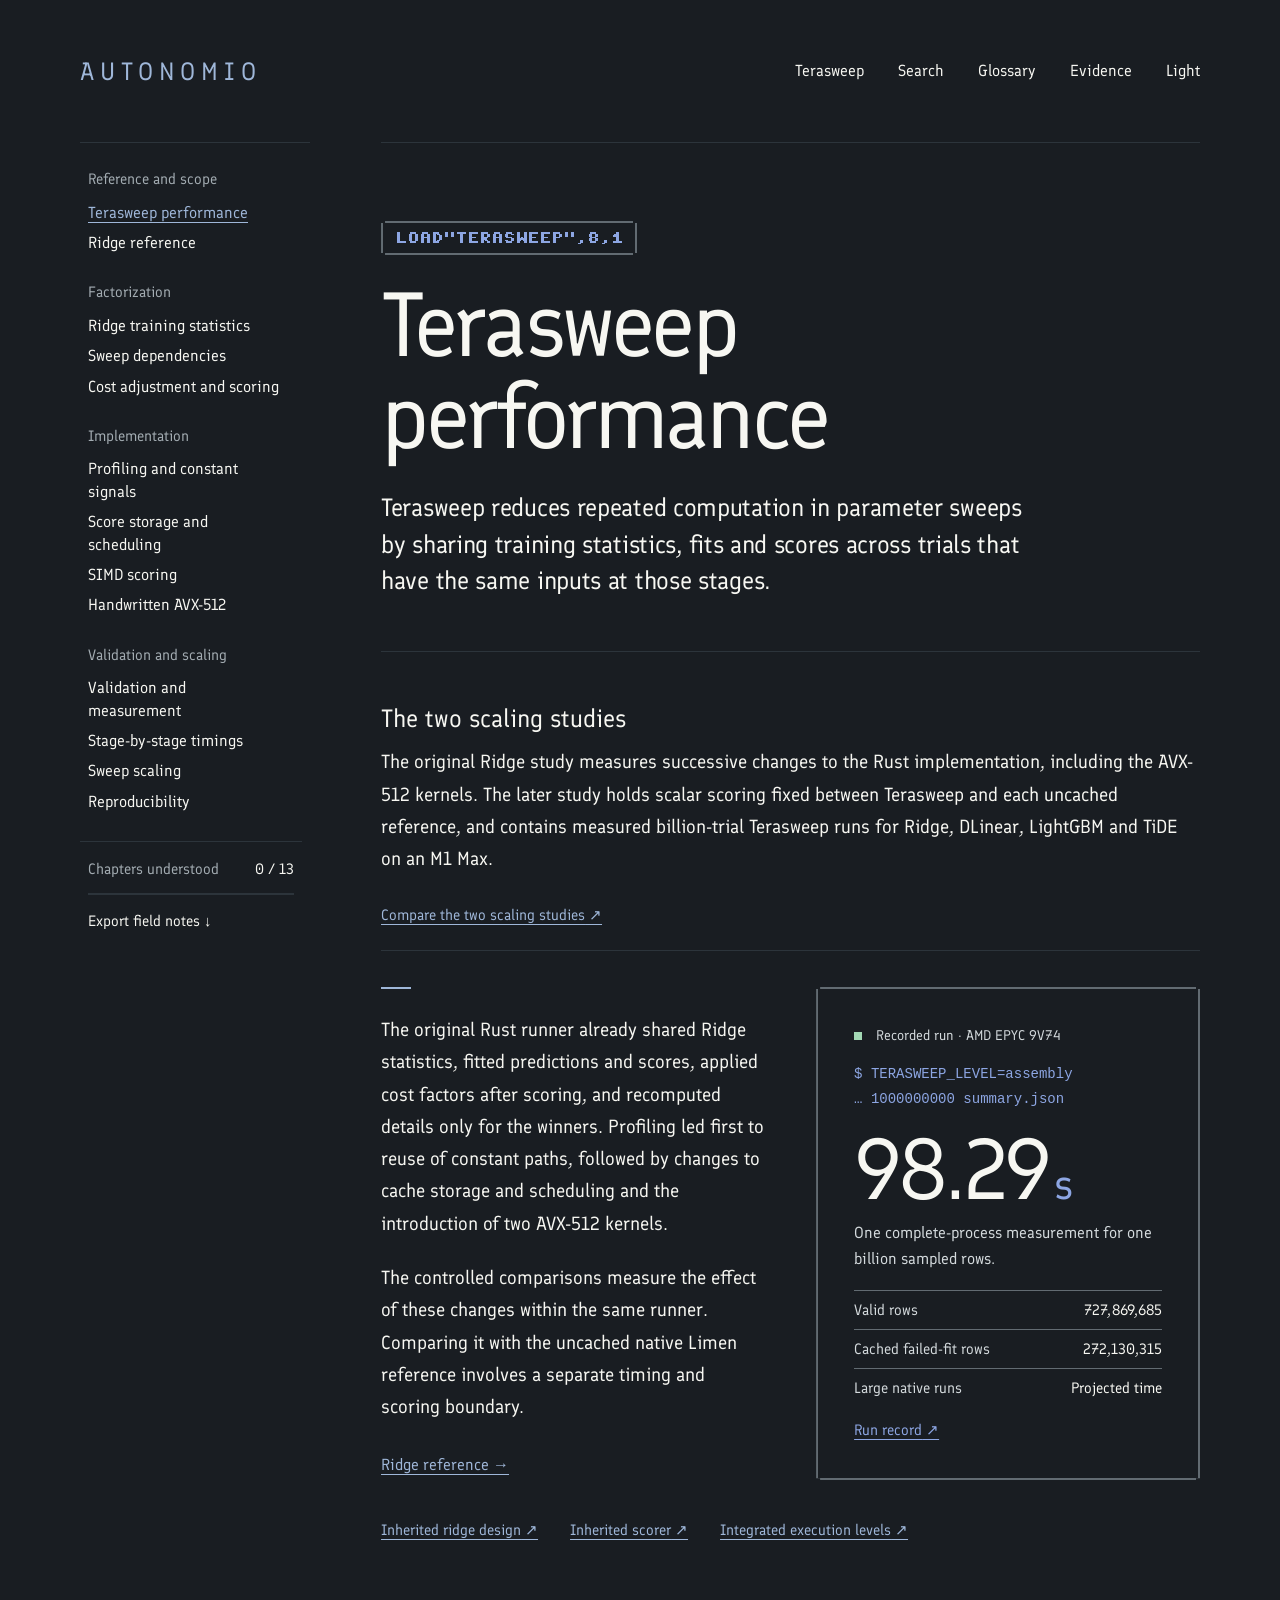
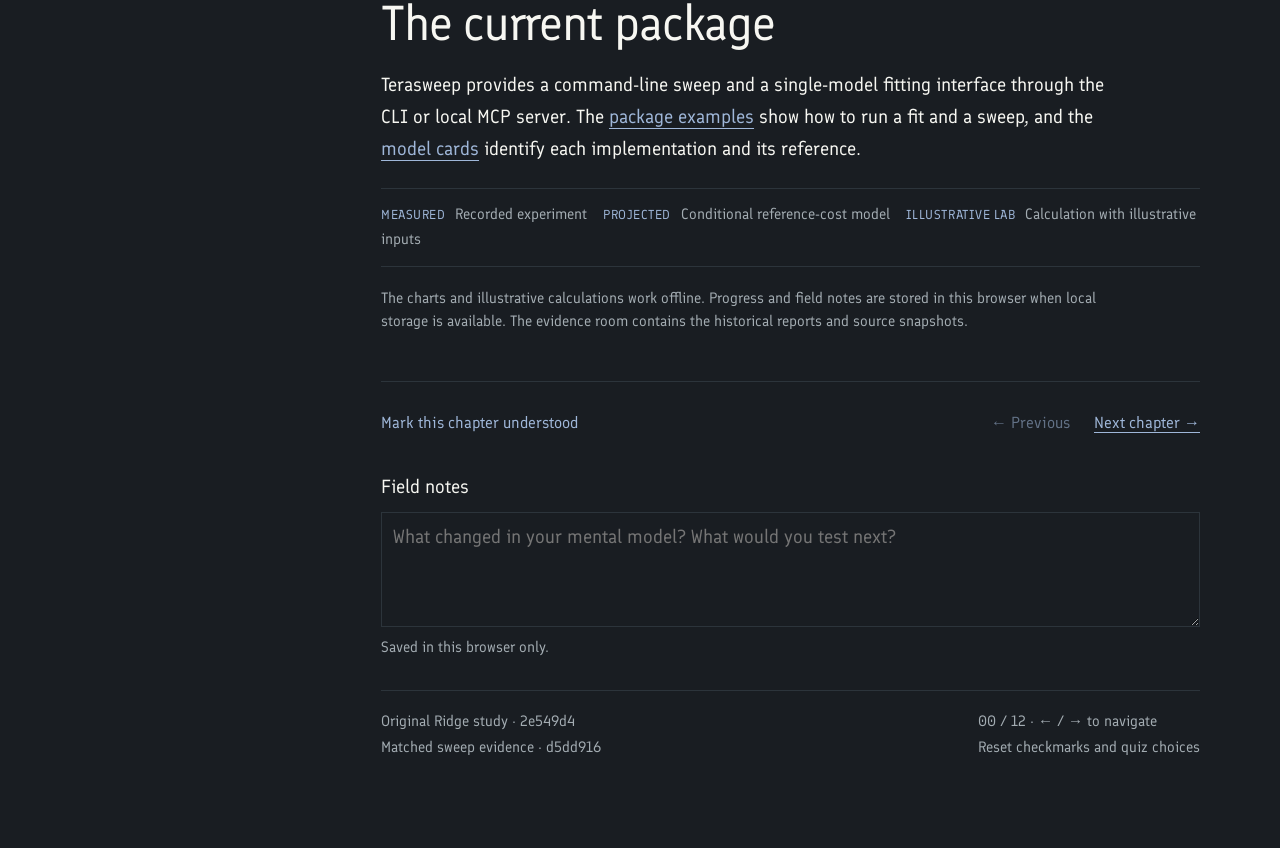
==== docs/masterclass/index.html @ 44c48d78 "docs: revise the Terasweep masterclass voice" ====
<!doctype html>
<html lang="en" data-theme="dark"><head><meta charset="utf-8"><meta name="viewport" content="width=device-width,initial-scale=1"><meta name="color-scheme" content="dark light"><meta name="description" content="An offline course on Terasweep factorization, reference parity, sweep scaling, SIMD, and assembly."><title>Terasweep performance learning</title>
<!-- Copyright 2015 The Finlandica Project Authors (https://github.com/HelsinkiTypeStudio/Finlandica) Finlandica-Italic[wght].ttf: Copyright 2015 The Finlandica Project Authors (https://github.com/HelsinkiTypeStudio/Finlandica)

This Font Software is licensed under the SIL Open Font License, Version 1.1.
This license is copied below, and is also available with a FAQ at:
http://scripts.sil.org/OFL


-----------------------------------------------------------
SIL OPEN FONT LICENSE Version 1.1 - 26 February 2007
-----------------------------------------------------------

PREAMBLE
The goals of the Open Font License (OFL) are to stimulate worldwide
development of collaborative font projects, to support the font creation
efforts of academic and linguistic communities, and to provide a free and
open framework in which fonts may be shared and improved in partnership
with others.

The OFL allows the licensed fonts to be used, studied, modified and
redistributed freely as long as they are not sold by themselves. The
fonts, including any derivative works, can be bundled, embedded,
redistributed and/or sold with any software provided that any reserved
names are not used by derivative works. The fonts and derivatives,
however, cannot be released under any other type of license. The
requirement for fonts to remain under this license does not apply
to any document created using the fonts or their derivatives.

DEFINITIONS
"Font Software" refers to the set of files released by the Copyright
Holder(s) under this license and clearly marked as such. This may
include source files, build scripts and documentation.

"Reserved Font Name" refers to any names specified as such after the
copyright statement(s).

"Original Version" refers to the collection of Font Software components as
distributed by the Copyright Holder(s).

"Modified Version" refers to any derivative made by adding to, deleting,
or substituting -- in part or in whole -- any of the components of the
Original Version, by changing formats or by porting the Font Software to a
new environment.

"Author" refers to any designer, engineer, programmer, technical
writer or other person who contributed to the Font Software.

PERMISSION & CONDITIONS
Permission is hereby granted, free of charge, to any person obtaining
a copy of the Font Software, to use, study, copy, merge, embed, modify,
redistribute, and sell modified and unmodified copies of the Font
Software, subject to the following conditions:

1) Neither the Font Software nor any of its individual components,
in Original or Modified Versions, may be sold by itself.

2) Original or Modified Versions of the Font Software may be bundled,
redistributed and/or sold with any software, provided that each copy
contains the above copyright notice and this license. These can be
included either as stand-alone text files, human-readable headers or
in the appropriate machine-readable metadata fields within text or
binary files as long as those fields can be easily viewed by the user.

3) No Modified Version of the Font Software may use the Reserved Font
Name(s) unless explicit written permission is granted by the corresponding
Copyright Holder. This restriction only applies to the primary font name as
presented to the users.

4) The name(s) of the Copyright Holder(s) or the Author(s) of the Font
Software shall not be used to promote, endorse or advertise any
Modified Version, except to acknowledge the contribution(s) of the
Copyright Holder(s) and the Author(s) or with their explicit written
permission.

5) The Font Software, modified or unmodified, in part or in whole,
must be distributed entirely under this license, and must not be
distributed under any other license. The requirement for fonts to
remain under this license does not apply to any document created
using the Font Software.

TERMINATION
This license becomes null and void if any of the above conditions are
not met.

DISCLAIMER
THE FONT SOFTWARE IS PROVIDED "AS IS", WITHOUT WARRANTY OF ANY KIND,
EXPRESS OR IMPLIED, INCLUDING BUT NOT LIMITED TO ANY WARRANTIES OF
MERCHANTABILITY, FITNESS FOR A PARTICULAR PURPOSE AND NONINFRINGEMENT
OF COPYRIGHT, PATENT, TRADEMARK, OR OTHER RIGHT. IN NO EVENT SHALL THE
COPYRIGHT HOLDER BE LIABLE FOR ANY CLAIM, DAMAGES OR OTHER LIABILITY,
INCLUDING ANY GENERAL, SPECIAL, INDIRECT, INCIDENTAL, OR CONSEQUENTIAL
DAMAGES, WHETHER IN AN ACTION OF CONTRACT, TORT OR OTHERWISE, ARISING
FROM, OUT OF THE USE OR INABILITY TO USE THE FONT SOFTWARE OR FROM
OTHER DEALINGS IN THE FONT SOFTWARE.
 -->
<style>@font-face {
  font-family: Finlandica;
  font-style: normal;
  font-weight: 400;
  font-display: swap;
  src: url("[data-uri]") format("woff2");
}

:root {
  color-scheme: dark;
  --paper: #191d22;
  --ink: #f7f7f2;
  --muted: #a3acb2;
  --line: #2c343b;
  --wash: #20262c;
  --accent: #9fb7d9;
  --sans: Finlandica, "Arial Narrow", "Helvetica Neue", Arial, sans-serif;
  --mono: "SFMono-Regular", Consolas, "Liberation Mono", monospace;
  --gutter: clamp(24px, 6.25vw, 96px);
  --ease: cubic-bezier(.22, 1, .36, 1);
  --m-lacquer: #191d22;
  --m-porcelain: #f7f7f2;
  --m-ink: #252d33;
  --m-linen: #d4dadd;
  --m-pewter: #626b72;
  --m-forget: #8da6e3;
  --m-marigold: #efc447;
  --m-mint: #a2d8b4;
  --m-blush: #efa0b3;
}

:root[data-theme="light"] {
  color-scheme: light;
  --paper: #f7f7f2;
  --ink: #252d33;
  --muted: #626b72;
  --line: #d4dadd;
  --wash: #eaf0f3;
  --accent: #2a4a70;
}

*, *::before, *::after { box-sizing: border-box; }
[hidden] { display: none !important; }
html { scroll-padding-top: 36px; }
body { margin: 0; background: var(--paper); color: var(--ink); font: 400 19px/1.7 var(--sans); }
button, input, textarea, select { font: inherit; color: inherit; }
button { background: none; border: 0; padding: 0; cursor: pointer; }
button:disabled { opacity: .55; cursor: default; }
button:not(:disabled), a { transition: color 140ms var(--ease), transform 140ms var(--ease); }
a, .primary, .ref { color: var(--accent); text-decoration: underline; text-decoration-thickness: 1px; text-underline-offset: .24em; }
button:not(:disabled):hover, a:hover { color: var(--accent); }
.primary:not(:disabled):hover, .ref:hover, .top-actions button:hover { transform: translateY(-1px); }
:focus-visible { outline: 2px solid var(--accent); outline-offset: 6px; }
h1, h2, h3, h4, strong, b, th { font-weight: 400; }
h1, h2, h3, h4 { margin: 0; }
p { margin: 0 0 22px; }
code, pre { font: 400 14px/1.75 var(--mono); }
pre { overflow: auto; margin: 0; }
input[type="checkbox"], input[type="range"] { accent-color: var(--accent); }
input:not([type="checkbox"]):not([type="range"]), textarea, select {
  min-width: 0;
  border: 1px solid var(--line);
  border-radius: 0;
  background: var(--paper);
  padding: 8px 11px;
}
textarea { display: block; width: 100%; resize: vertical; }

.sr-only, .skip-link:not(:focus) { position: absolute; width: 1px; height: 1px; clip-path: inset(50%); overflow: hidden; white-space: nowrap; }
.skip-link:focus { position: fixed; top: 16px; left: 18px; z-index: 10; padding: 12px 18px; background: var(--paper); }
.wrap { width: min(100%, 1344px); margin-inline: auto; padding-inline: var(--gutter); }
.topbar { display: flex; min-height: 142px; align-items: center; justify-content: space-between; gap: 44px; }
.wordmark { font: 400 25px/1.2 var(--sans); letter-spacing: .235em; text-transform: uppercase; text-decoration: none; padding-block: 16px; }
.top-actions { display: flex; flex-wrap: wrap; gap: 4px 34px; font-size: 16px; line-height: 1.4; }
.top-actions button { padding-block: 14px; }
.top-actions button:hover { text-decoration: underline; text-underline-offset: 7px; text-decoration-thickness: 1px; }
.course-layout { display: grid; grid-template-columns: minmax(168px, 230px) minmax(0, 1fr); column-gap: clamp(34px, 5.55vw, 80px); align-items: start; }
.course-layout main { min-width: 0; border-top: 1px solid var(--line); padding-bottom: 88px; }
.mobile-menu { display: none; }
.sidebar { position: sticky; top: 36px; max-height: calc(100vh - 72px); overflow: auto; padding: 24px 8px 24px 0; border-top: 1px solid var(--line); }
.nav-group { margin-block: 22px 5px; padding-inline: 8px; color: var(--muted); font-size: 15px; }
.nav-group:first-child { margin-top: 0; }
.nav-item { display: flex; justify-content: space-between; align-items: baseline; gap: 12px; padding: 4px 8px; color: var(--ink); text-decoration: none; font-size: 16px; line-height: 1.4; }
.nav-item[aria-current="step"] { color: var(--accent); text-decoration: underline; text-underline-offset: .24em; }
.nav-done { color: var(--accent); }
.progress-card { margin-top: 24px; padding: 15px 8px 0; border-top: 1px solid var(--line); }
.progress-label { display: flex; justify-content: space-between; align-items: baseline; gap: 8px; font-size: 15px; color: var(--muted); }
.progress-label strong { color: var(--ink); white-space: nowrap; }
.progress-track { margin-top: 10px; height: 2px; background: var(--line); }
#progress-fill { height: 100%; width: 0; background: var(--accent); }
#export-notes-top { margin: 14px 8px 0; font-size: 15px; }
.noscript { margin: 0; padding-block: 18px; color: var(--muted); }

.js .lesson:not(.active) { display: none; }
.chapter-header { padding: 74px 0 52px; border-bottom: 1px solid var(--line); margin-bottom: 48px; }
.chapter-header h1 { font-size: clamp(45px, 5.28vw, 76px); line-height: 1.055; letter-spacing: -.033em; }
.chapter-header h1:focus { outline: none; }
.chapter-header h1 em { font-style: normal; }
#brief .chapter-header { padding-top: 78px; }
#brief h1 { font-size: clamp(68px, 7.1vw, 98px); line-height: 1.015; letter-spacing: -.037em; }
.course-load { display: inline-flex; padding: 9px 12px; margin-bottom: 24px; }
.course-load svg { display: block; }
.lead { max-width: 670px; font-size: 25px; line-height: 1.46; letter-spacing: -.012em; margin: 26px 0 0; }
.lesson-body > p, .lesson-body > ul, .lesson-body > ol { max-width: 740px; }
.lesson-body h2 { margin: 54px 0 18px; font-size: 49px; line-height: 1.12; letter-spacing: -.025em; }
.lesson-body h2:first-child { margin-top: 0; }
.lesson-body h3 { margin: 26px 0 10px; font-size: 26px; line-height: 1.3; letter-spacing: -.018em; }
.fine, .muted, .eyebrow, .chart-caption { color: var(--muted); }
.fine, .chart-caption { font-size: 15px; line-height: 1.55; }
.eyebrow { font-size: 14px; line-height: 1.5; }
.ref { display: inline; font-size: 15px; line-height: 1.55; text-align: left; margin-right: 12px; }
.primary, .secondary, .mastered-btn { padding-block: 5px; font-size: 16px; text-align: left; }
.secondary, .mastered-btn { color: var(--accent); }
.secondary:hover, .mastered-btn:hover, #export-notes-top:hover { text-decoration: underline; text-underline-offset: .24em; }
.small-buttons { display: flex; flex-wrap: wrap; gap: 8px 20px; margin: 14px 0; }

/* Keep prose on paper. Open frames belong to the running figures. */
.hero-grid, .split, .lab-split { display: grid; grid-template-columns: minmax(0, 1fr) minmax(0, 1fr); gap: clamp(24px, 4vw, 56px); align-items: start; margin: 36px 0; }
.hero-rule { width: 30px; border-top: 2px solid var(--accent); margin-bottom: 25px; }
.hero-line { font-size: 25px; line-height: 1.46; letter-spacing: -.012em; }
.callout, .result-card, .phase-list.wide { margin-block: 32px; padding-block: 20px; border-block: 1px solid var(--line); }
.lesson-body > .callout:first-child { margin-top: 0; padding-top: 0; border-top: 0; }
.callout > strong { display: block; margin-bottom: 10px; color: var(--ink); font-size: 25px; line-height: 1.46; }
.callout p:last-child { margin-bottom: 0; }
.section-divider { margin-block: 48px 0; padding-top: 13px; border-top: 1px solid var(--line); color: var(--muted); font-size: 15px; }
.card-grid { display: grid; gap: 0 32px; margin-block: 20px 34px; }
.card-grid.three { grid-template-columns: repeat(3, minmax(0, 1fr)); }
.card-grid.two { grid-template-columns: repeat(2, minmax(0, 1fr)); }
.card { padding-block: 18px; border-top: 1px solid var(--line); }
.section-divider + .card-grid .card { border-top: 0; }
.card h3, .split h2:first-child { margin-top: 0; }
.card-index { display: none; }
.card p:last-child, .timeline p:last-child { margin-bottom: 0; }
.timeline, .evidence-ladder { position: relative; margin: 26px 0 38px 4px; padding-left: 24px; border-left: 1px dotted var(--muted); }
.timeline > div, .evidence-ladder > div { position: relative; padding-bottom: 23px; }
.timeline > div::before { content: ""; position: absolute; width: 8px; height: 8px; left: -29px; top: 7px; background: var(--accent); }
.timeline h3, .evidence-ladder h3 { margin: 5px 0 9px; }
.timeline span, .evidence-ladder span { font-size: 15px; color: var(--muted); }
.legend-card, .context-bar { margin-block: 20px; padding-block: 13px; border-block: 1px solid var(--line); font-size: 15px; color: var(--muted); }
.badge { display: inline-block; margin-right: 6px; color: var(--accent); font-size: 13px; text-transform: uppercase; letter-spacing: .04em; }
.legend-card .badge:not(:first-child) { margin-left: 12px; }

.hero-terminal, .lab, .code-card, .course-load {
  color-scheme: dark;
  --paper: var(--m-lacquer);
  --ink: var(--m-porcelain);
  --muted: var(--m-linen);
  --line: var(--m-pewter);
  --wash: var(--m-ink);
  --accent: var(--m-forget);
  /* Palette names expected by the existing SVG renderers. */
  --off: var(--m-linen);
  --gold: var(--m-marigold);
  --blue: var(--m-forget);
  --green: var(--m-mint);
  --purple: var(--m-blush);
  --subtle: var(--m-pewter);
  --panel: var(--m-lacquer);
  position: relative;
  color: var(--ink);
  background-color: var(--paper);
  border: 2px solid var(--line);
  clip-path: polygon(4px 0, calc(100% - 4px) 0, calc(100% - 4px) 2px, 100% 2px, 100% calc(100% - 2px), calc(100% - 4px) calc(100% - 2px), calc(100% - 4px) 100%, 4px 100%, 4px calc(100% - 2px), 0 calc(100% - 2px), 0 2px, 4px 2px);
}
.course-load { color: var(--m-forget); }
.hero-terminal, .lab { padding: clamp(19px, 3vw, 36px); }
.hero-terminal { font-size: 16px; line-height: 1.6; }
.hero-terminal p { margin-bottom: 18px; }
.terminal-head, .code-title, .lab-heading { display: flex; align-items: baseline; justify-content: space-between; flex-wrap: wrap; gap: 5px 14px; }
.terminal-head { justify-content: flex-start; align-items: center; color: var(--muted); font-size: 14px; }
.live-dot { width: 8px; height: 8px; background: var(--m-mint); }
.terminal-command { color: var(--accent); font: 14px/1.75 var(--mono); margin-top: 15px; overflow-wrap: anywhere; }
.hero-number { margin: 15px 0 8px; font-size: clamp(48px, 7vw, 86px); line-height: 1; letter-spacing: -.037em; }
.hero-number span { margin-left: .12em; font-size: .49em; color: var(--accent); }
.terminal-line { display: flex; justify-content: space-between; flex-wrap: wrap; gap: 0 8px; padding-block: 7px; border-top: 1px solid var(--line); font-size: 15px; }
.terminal-line span { color: var(--muted); }
.hero-terminal .ref { margin-top: 12px; }
.lab { margin: 34px 0; min-width: 0; }
.lab h3, .lab .lab-heading { margin-top: 0; }
.lab .lab-heading { margin-bottom: 16px; }
.lab p:last-child { margin-bottom: 0; }
.lab .badge { margin-right: 0; }
.lab .badge.measured { color: var(--m-mint); }
.lab .badge.projected, .lab .warning, .lab .projected small { color: var(--m-marigold); }
.lab .context-bar.warning { border-style: dashed; }
.lab .primary, .lab .secondary, .lab .segmented button, .lab select, .lab input:not([type]) {
  border: 1px solid var(--line);
  color: var(--ink);
  padding: 6px 11px;
}
.lab button:not(:disabled):hover { border-color: var(--accent); }
.lab .segmented { display: flex; flex-wrap: wrap; gap: 8px; margin-block: 14px; }
.lab .segmented button { text-align: left; font-size: 15px; clip-path: polygon(3px 0, 100% 0, 100% calc(100% - 3px), calc(100% - 3px) 100%, 0 100%, 0 3px); }
.lab .segmented button:focus-visible { outline-offset: -3px; }
.lab .segmented button.selected { background: var(--m-marigold); color: var(--m-lacquer); border-color: var(--m-marigold); }
.lab .segmented button.selected:focus-visible { outline-color: var(--m-lacquer); }
.code-card { padding: 20px 20px 23px; margin: 24px 0; }
.code-title { margin-bottom: 12px; font-size: 15px; color: var(--muted); }
.copy-code { color: var(--accent); }
.code-card pre, .annotated-code { color: var(--ink); font-size: 14px; }
.annotated-code { padding-block: 12px; border-block: 1px solid var(--line); }
.code-hot { color: var(--m-marigold); }

.equation, .equation-pair { margin-block: 23px; }
.equation { padding-block: 12px; border-block: 1px solid var(--line); font-size: 24px; overflow-x: auto; }
.equation-pair { display: grid; grid-template-columns: repeat(2, minmax(0, 1fr)); gap: 18px; }
.equation-pair .equation { margin: 0; }
.stat-strip, .metric-grid { display: grid; grid-template-columns: repeat(3, minmax(0, 1fr)); gap: 0 20px; margin-block: 19px; }
.metric-grid.four { grid-template-columns: repeat(4, minmax(0, 1fr)); }
.stat-strip > div, .metric { min-width: 0; padding: 13px 0; border-top: 1px solid var(--line); }
.stat-strip strong, .metric strong { display: block; font-size: clamp(22px, 2.5vw, 32px); line-height: 1.15; font-variant-numeric: tabular-nums; overflow-wrap: anywhere; }
.stat-strip span, .metric span, .metric small { display: block; margin-top: 6px; color: var(--muted); font-size: 15px; line-height: 1.45; }
.metric small { margin: 0 0 5px; font-size: 12px; }
.control-row { display: flex; flex-wrap: wrap; align-items: baseline; gap: 14px 24px; margin: 15px 0; }
.control-row > * { min-width: 0; max-width: 100%; }
.control-row label { display: flex; flex-wrap: wrap; align-items: center; gap: 4px 9px; font-size: 16px; }
.control-row input[type="range"] { width: min(160px, 100%); }
.control-row output { min-width: 2ch; color: var(--m-marigold); font-variant-numeric: tabular-nums; }
.lab-answer { margin: 17px 0; padding-block: 12px; border-block: 1px solid var(--line); }
.table-wrap, .lane-board, #funnel-chart, #scale-chart { overflow-x: auto; max-width: 100%; }
.table-wrap { margin-block: 20px; }
.table-wrap:focus-visible, .lane-board:focus-visible, #funnel-chart:focus-visible, #scale-chart:focus-visible { outline-offset: -2px; }
table { border-collapse: collapse; width: 100%; font-size: 15px; line-height: 1.5; }
th, td { padding: 10px 12px; text-align: left; vertical-align: top; border-bottom: 1px solid var(--line); }
th { color: var(--muted); }
td:not(:first-child) { font-variant-numeric: tabular-nums; }
.selected-row td, .row-highlight td { background: var(--wash); }
.selected-row td:first-child { border-left: 2px solid var(--m-marigold); }
.dep-flow, .path-strip, .prediction-chips { display: grid; gap: 6px; margin-block: 20px; }
.dep-flow { grid-template-columns: repeat(5, minmax(0, 1fr)); }
.path-strip { grid-template-columns: repeat(12, minmax(0, 1fr)); }
.prediction-chips { grid-template-columns: repeat(8, minmax(0, 1fr)); }
.dep-node, .path-bar, .prediction-chip { min-width: 0; border: 1px solid var(--line); padding: 8px 4px; text-align: center; font-size: 14px; line-height: 1.45; }
.dep-node b, .path-bar b, .prediction-chip small, .dep-node span { display: block; }
.dep-node.hot, .path-bar.held, .prediction-chip.active { border-color: var(--m-marigold); }
.dep-node span, .path-bar em, .prediction-chip small { color: var(--muted); font-size: 12px; }
.dep-node.hot span { color: var(--m-marigold); }
.phase-list { border-top: 1px solid var(--line); margin: 20px 0; }
.phase-list > div { display: flex; justify-content: space-between; gap: 14px; padding: 10px 0; border-bottom: 1px solid var(--line); font-size: 16px; }
.phase-list b { flex: none; font-variant-numeric: tabular-nums; }
.distribution { display: flex; min-height: 30px; margin-block: 18px; }
.distribution > div { display: grid; place-items: center; color: var(--m-lacquer); font-size: 14px; }
.dist-off { background: var(--m-linen); }
.dist-on { background: var(--m-mint); }
.dist-mixed { background: var(--m-blush); }
.result-pair, .method-chain, .block-animation { display: flex; flex-wrap: wrap; align-items: baseline; gap: 16px; margin-block: 18px; }
.result-pair strong, .result-ratio { display: block; font-size: 35px; line-height: 1.16; letter-spacing: -.025em; }
.result-pair span:not(.arrow), .method-chain i, .block-animation i { color: var(--muted); }
.result-ratio { color: var(--accent); }
.method-chain span, .block-animation span { padding: 4px 8px; border: 1px solid var(--line); font-size: 15px; }
.lane-board table { min-width: 620px; table-layout: fixed; }
.lane-board td, .lane-board th { padding-inline: 5px; font-size: 13px; text-align: center; }
.lane-board td:first-child, .lane-board th:first-child { width: 15%; text-align: left; }
.lane-board .bit-on { background: var(--wash); color: var(--m-mint); }
.lane-board .lane-event { color: var(--m-marigold); }
.register-key { margin-block: 15px; font: 14px/1.75 var(--mono); }
.register-key span { display: block; }
.register-key b { color: var(--m-blush); }
.chart-svg { display: block; width: 100%; height: auto; }
.chart-svg text { fill: var(--muted); font: 14px var(--sans); }
.chart-svg .plot-label { fill: var(--ink); }
.chart-svg .grid { stroke: var(--line); stroke-dasharray: 3 5; }
.chart-point { cursor: pointer; }
.chart-point:focus-visible { stroke: var(--ink); stroke-width: 3; }
.legend-controls { display: flex; flex-wrap: wrap; gap: 8px 16px; margin-block: 18px; }
.legend-controls button { display: flex; align-items: center; gap: 6px; font-size: 14px; text-align: left; }
.legend-controls button:not(.active) { color: var(--muted); text-decoration: line-through; }
.swatch { flex: none; width: 24px; height: 4px; }
.closing-quote { margin: 35px 0; padding-top: 22px; border-top: 1px solid var(--line); font-size: 46px; line-height: 1.2; letter-spacing: -.026em; }
.closing-quote em { font-style: normal; color: var(--accent); }

.checkpoint, .claim-card { margin: 28px 0; padding: 18px 0; border-block: 1px solid var(--line); }
.checkpoint h3 { margin-top: 5px; }
.quiz-options { display: grid; gap: 8px; }
.quiz-options button, .claim-buttons button { padding: 8px 11px; border: 1px solid var(--line); text-align: left; }
.quiz-options button:hover, .claim-buttons button:hover, .quiz-options button.correct { border-color: var(--accent); }
.quiz-options button.correct { color: var(--accent); }
.quiz-options button.incorrect { border-style: dashed; }
.claim-card blockquote { margin: 0 0 14px; font-size: 23px; line-height: 1.46; }
.claim-buttons { display: flex; flex-wrap: wrap; gap: 8px 12px; }
.claim-feedback, .quiz-feedback { color: var(--muted); margin: 14px 0 0; font-size: 16px; }
.capstone-checks { margin-block: 16px; }
.capstone-checks div { padding-block: 5px; border-bottom: 1px solid var(--line); font-size: 16px; }
.capstone-checks .found { color: var(--accent); }
.lesson-footer { margin-top: 48px; padding-top: 22px; border-top: 1px solid var(--line); }
.nav-footer, .footer-controls, .footer-provenance { display: flex; justify-content: space-between; flex-wrap: wrap; gap: 8px 24px; }
.note-box { margin-block: 30px; }
.note-box label { display: block; margin-bottom: 8px; }
.note-box textarea { min-height: 96px; }
.note-save, .footer-provenance { color: var(--muted); font-size: 15px; }
.note-save { margin: 8px 0 0; }
.footer-provenance { border-top: 1px solid var(--line); padding-top: 18px; }

/* Evidence, search and glossary share the reading palette. */
dialog { width: min(1100px, 94vw); height: min(850px, 90vh); margin: auto; padding: 0; border: 1px solid var(--line); border-radius: 0; color: var(--ink); background: var(--paper); }
dialog::backdrop { background: rgb(25 29 34 / .75); }
.dialog-head { display: flex; justify-content: space-between; align-items: baseline; gap: 16px; padding: 15px 24px; border-bottom: 1px solid var(--line); }
.dialog-head h2, .source-main h3 { font-size: 26px; line-height: 1.3; letter-spacing: -.018em; }
.dialog-close { white-space: nowrap; color: var(--accent); font-size: 16px; }
.evidence-layout { display: grid; grid-template-columns: minmax(165px, 255px) minmax(0, 1fr); height: calc(100% - 65px); }
.source-list { overflow: auto; border-right: 1px solid var(--line); padding: 16px; }
.source-list input, .search-content input { width: 100%; margin-bottom: 12px; }
.source-btn, .search-result { display: block; width: 100%; text-align: left; padding: 9px 4px; border-bottom: 1px solid var(--line); font-size: 16px; line-height: 1.45; }
.source-btn.active { color: var(--accent); }
.source-btn small, .search-result span { display: block; margin-top: 3px; color: var(--muted); font-size: 14px; }
.source-main, .glossary-content, .search-content { padding: 20px 24px; overflow: auto; }
.glossary-content, .search-content { max-height: calc(90vh - 65px); }
.source-meta, .source-text { font: 13px/1.75 var(--mono); overflow-wrap: anywhere; }
.source-meta, .line-no { color: var(--muted); }
.source-text { margin-top: 18px; }
.source-line { display: grid; grid-template-columns: 35px minmax(0, 1fr); gap: 10px; }
.source-line > span { white-space: pre-wrap; }
.line-no { text-align: right; user-select: none; }
.source-line.highlight { background: var(--wash); border-inline-start: 2px solid var(--accent); }
.source-note { margin: 12px 0; font-size: 15px; }
.glossary-content dl { display: grid; grid-template-columns: minmax(115px, 180px) minmax(0, 1fr); gap: 0 20px; }
.glossary-content dt, .glossary-content dd { border-top: 1px solid var(--line); padding-block: 10px; }
.glossary-content dt { color: var(--accent); }
.glossary-content dd { margin: 0; }
.toast { position: fixed; z-index: 10; bottom: 24px; right: 24px; background: var(--paper); color: var(--ink); border: 1px solid var(--accent); padding: 9px 14px; font-size: 15px; }

@media (min-width: 1600px) { #brief .chapter-header { padding-top: 89px; } }
@media (max-width: 1100px) {
  .course-layout { column-gap: 34px; grid-template-columns: minmax(160px, 200px) minmax(0, 1fr); }
  .hero-grid, .split, .lab-split { gap: 25px; }
  .metric-grid.four { grid-template-columns: repeat(2, minmax(0, 1fr)); }
}
@media (max-width: 860px) {
  .course-layout { grid-template-columns: minmax(0, 1fr); }
  .js .mobile-menu { display: flex; justify-content: space-between; align-items: center; border-top: 1px solid var(--line); padding-block: 10px; font-size: 16px; text-align: left; }
  .mobile-menu[aria-expanded="true"] span { transform: rotate(180deg); }
  .sidebar { position: static; max-height: none; padding-block: 16px 23px; }
  .js .sidebar:not(.open) { display: none; }
  .sidebar nav { display: grid; grid-template-columns: repeat(2, minmax(0, 1fr)); }
  .nav-group { grid-column: 1 / -1; }
  .progress-card { max-width: 270px; }
}
@media (max-width: 760px) {
  body { font-size: 18px; }
  .topbar { gap: 20px; }
  .top-actions { column-gap: 18px; }
  #brief .chapter-header, .chapter-header { padding: 41px 0 38px; margin-bottom: 31px; }
  #brief h1 { font-size: clamp(55px, 12vw, 74px); line-height: 1.035; letter-spacing: -.033em; }
  .chapter-header h1 { font-size: clamp(40px, 7.8vw, 60px); }
  .lead, .hero-line { font-size: 23px; }
  .lesson-body h2 { font-size: 38px; margin-top: 39px; }
  .lesson-body h3 { font-size: 24px; }
  .hero-grid, .split, .lab-split { grid-template-columns: minmax(0, 1fr); gap: 21px; }
  .card-grid.three { grid-template-columns: minmax(0, 1fr); }
  .section-divider + .card-grid .card + .card { border-top: 1px solid var(--line); }
  .closing-quote { font-size: 34px; }
  #scale-chart .chart-svg { min-width: 630px; }
  #funnel-chart .chart-svg { min-width: 690px; }
  code, pre { font-size: 13px; }
}
@media (max-width: 520px) {
  .topbar { flex-direction: column; align-items: start; min-height: auto; gap: 2px; padding-block: 16px 9px; }
  .wordmark { font-size: 24px; }
  .top-actions { column-gap: 19px; font-size: 15px; }
  .top-actions button { padding-block: 6px; }
  .sidebar nav, .card-grid.two, .stat-strip, .equation-pair { grid-template-columns: minmax(0, 1fr); }
  .metric-grid { grid-template-columns: repeat(2, minmax(0, 1fr)); }
  .dep-flow { grid-template-columns: minmax(0, 1fr); }
  .dep-node { display: flex; justify-content: space-between; }
  .path-strip { grid-template-columns: repeat(6, minmax(0, 1fr)); }
  .prediction-chips { grid-template-columns: repeat(4, minmax(0, 1fr)); }
  .legend-card .badge:not(:first-child) { margin-left: 0; }
  .course-layout main { padding-bottom: 54px; }
  .evidence-layout { display: block; }
  .source-list { max-height: 175px; padding: 12px 16px; border-right: 0; border-bottom: 1px solid var(--line); }
  .source-main { height: calc(100% - 175px); }
  .dialog-head, .source-main, .glossary-content, .search-content { padding-inline: 16px; }
  .dialog-head h2 { font-size: 22px; }
  .glossary-content dl { grid-template-columns: minmax(0, 1fr); }
  .glossary-content dd { border: 0; padding-top: 0; }
}
@media (max-width: 430px) { #brief h1 { font-size: clamp(55px, 14.6vw, 63px); } }
@media (max-width: 359px) { :root { --gutter: 18px; } #brief h1 { font-size: 49px; } .top-actions { column-gap: 13px; } }

@media (prefers-reduced-motion: reduce) { *, *::before, *::after { animation: none !important; transition: none !important; } }
@media print {
  .topbar, .sidebar, .mobile-menu, .lesson-footer, .ref, dialog, .small-buttons, .control-row, .quiz-options, .segmented, .primary, .secondary { display: none !important; }
  .js .lesson:not(.active) { display: block; }
  .course-layout { display: block; padding: 0; }
  body { background: white; color: black; }
  .lesson { break-before: page; }
}
</style><script>document.documentElement.classList.add('js');</script></head>
<body><a class="skip-link" href="#main">Skip to lesson</a>
<header class="topbar wrap">
  <a class="wordmark" href="https://autonom.io/">Autonomio</a>
  <nav class="top-actions" aria-label="Masterclass tools">
    <button type="button" data-go="brief">Terasweep</button>
    <button type="button" data-open="search">Search</button>
    <button type="button" data-open="glossary">Glossary</button>
    <button type="button" data-open="evidence">Evidence</button>
    <button type="button" id="theme-btn" aria-label="Switch to light mode">Light</button>
  </nav>
</header>
<div class="course-layout wrap">
<button type="button" class="mobile-menu" id="menu-btn" aria-expanded="false" aria-controls="sidebar">Chapters <span aria-hidden="true">↓</span></button>
<aside class="sidebar" id="sidebar" aria-label="Course navigation">
  <nav aria-label="Chapters"><div class="nav-group">Reference and scope</div><a class="nav-item" href="#brief" data-go="brief"><span>Terasweep performance</span><span class="nav-done" aria-hidden="true"></span></a><a class="nav-item" href="#reference" data-go="reference"><span>Ridge reference</span><span class="nav-done" aria-hidden="true"></span></a><div class="nav-group">Factorization</div><a class="nav-item" href="#model" data-go="model"><span>Ridge training statistics</span><span class="nav-done" aria-hidden="true"></span></a><a class="nav-item" href="#sweep" data-go="sweep"><span>Sweep dependencies</span><span class="nav-done" aria-hidden="true"></span></a><a class="nav-item" href="#scorer" data-go="scorer"><span>Cost adjustment and scoring</span><span class="nav-done" aria-hidden="true"></span></a><div class="nav-group">Implementation</div><a class="nav-item" href="#profile" data-go="profile"><span>Profiling and constant signals</span><span class="nav-done" aria-hidden="true"></span></a><a class="nav-item" href="#cache" data-go="cache"><span>Score storage and scheduling</span><span class="nav-done" aria-hidden="true"></span></a><a class="nav-item" href="#simd" data-go="simd"><span>SIMD scoring</span><span class="nav-done" aria-hidden="true"></span></a><a class="nav-item" href="#assembly" data-go="assembly"><span>Handwritten AVX-512</span><span class="nav-done" aria-hidden="true"></span></a><div class="nav-group">Validation and scaling</div><a class="nav-item" href="#evidence" data-go="evidence"><span>Validation and measurement</span><span class="nav-done" aria-hidden="true"></span></a><a class="nav-item" href="#funnel" data-go="funnel"><span>Stage-by-stage timings</span><span class="nav-done" aria-hidden="true"></span></a><a class="nav-item" href="#scale" data-go="scale"><span>Sweep scaling</span><span class="nav-done" aria-hidden="true"></span></a><a class="nav-item" href="#reproduce" data-go="reproduce"><span>Reproducibility</span><span class="nav-done" aria-hidden="true"></span></a></nav>
  <div class="progress-card">
    <div class="progress-label"><span>Chapters understood</span><strong id="progress-count">0 / 13</strong></div>
    <div class="progress-track" aria-hidden="true"><div id="progress-fill"></div></div>
  </div>
  <button type="button" id="export-notes-top">Export field notes ↓</button>
</aside>
<main id="main">
<noscript><p class="noscript">The lessons are available below. Enable JavaScript to use the labs, evidence room and notes.</p></noscript>
<div class="course-inner"><section class="lesson active" id="brief" aria-labelledby="brief-title"><header class="chapter-header"><p class="course-load"><span class="sr-only">Load Terasweep, 8, 1</span><svg xmlns="http://www.w3.org/2000/svg" viewBox="0 0 152 8" width="228" height="12" aria-hidden="true" focusable="false" shape-rendering="crispEdges"><path fill="currentColor" d="M0 0m1 0h2v6h-2zm0 6h6v1h-6zM8 0m2 0h4v1h-4zm-1 1h2v5h-2zm4 0h2v5h-2zm-3 5h4v1h-4zM16 0m2 0h4v1h-4zm-1 1h2v2h-2zm4 0h2v2h-2zm-4 2h6v1h-6zm0 1h2v3h-2zm4 0h2v3h-2zM24 0m1 0h4v1h-4zm0 1h2v5h-2zm3 0h2v1h-2zm1 1h2v3h-2zm-1 3h2v1h-2zm-3 1h4v1h-4zM32 0m1 0h2v3h-2zm4 0h2v3h-2zM40 0m1 0h6v1h-6zm2 1h2v6h-2zM48 0m1 0h6v1h-6zm0 1h2v2h-2zm0 2h5v1h-5zm0 1h2v2h-2zm0 2h6v1h-6zM56 0m1 0h5v1h-5zm0 1h2v2h-2zm4 0h2v2h-2zm-4 2h5v1h-5zm0 1h4v1h-4zm0 1h2v2h-2zm3 0h2v1h-2zm1 1h2v1h-2zM64 0m2 0h4v1h-4zm-1 1h2v2h-2zm4 0h2v2h-2zm-4 2h6v1h-6zm0 1h2v3h-2zm4 0h2v3h-2zM72 0m2 0h4v1h-4zm-1 1h2v2h-2zm4 0h2v1h-2zm-3 2h4v1h-4zm3 1h2v2h-2zm-4 1h2v1h-2zm1 1h4v1h-4zM80 0m1 0h2v4h-2zm5 0h2v4h-2zm-2 3h1v1h-1zm-3 1h7v1h-7zm0 1h3v1h-3zm4 0h3v1h-3zm-4 1h2v1h-2zm5 0h2v1h-2zM88 0m1 0h6v1h-6zm0 1h2v2h-2zm0 2h5v1h-5zm0 1h2v2h-2zm0 2h6v1h-6zM96 0m1 0h6v1h-6zm0 1h2v2h-2zm0 2h5v1h-5zm0 1h2v2h-2zm0 2h6v1h-6zM104 0m1 0h5v1h-5zm0 1h2v2h-2zm4 0h2v2h-2zm-4 2h5v1h-5zm0 1h2v3h-2zM112 0m1 0h2v3h-2zm4 0h2v3h-2zM120 0m3 5h2v2h-2zm-1 2h2v1h-2zM128 0m2 0h4v1h-4zm-1 1h2v2h-2zm4 0h2v2h-2zm-3 2h4v1h-4zm-1 1h2v2h-2zm4 0h2v2h-2zm-3 2h4v1h-4zM136 0m3 5h2v2h-2zm-1 2h2v1h-2zM144 0m3 0h2v1h-2zm-1 1h3v1h-3zm-1 1h4v1h-4zm2 1h2v3h-2zm-2 3h6v1h-6z"/></svg></p><h1 id="brief-title" tabindex="-1">Terasweep performance</h1><p class="lead">Terasweep reduces repeated computation in parameter sweeps by sharing training statistics, fits and scores across trials that have the same inputs at those stages.</p></header><div class="lesson-body"><div class="callout"><strong>The two scaling studies</strong>
<p>The original Ridge study measures successive changes to the Rust implementation, including the AVX-512 kernels. The later study holds scalar scoring fixed between Terasweep and each uncached reference, and contains measured billion-trial Terasweep runs for Ridge, DLinear, LightGBM and TiDE on an M1 Max.</p><button class="ref" data-go="scale" type="button">Compare the two scaling studies<span aria-hidden="true"> ↗</span></button></div>
<div class="hero-grid">
<div>
<div class="hero-rule"></div>
<p>The original Rust runner already shared Ridge statistics, fitted predictions and scores, applied cost factors after scoring, and recomputed details only for the winners. Profiling led first to reuse of constant paths, followed by changes to cache storage and scheduling and the introduction of two AVX-512 kernels.</p>
<p>The controlled comparisons measure the effect of these changes within the same runner. Comparing it with the uncached native Limen reference involves a separate timing and scoring boundary.</p>
<button class="primary" data-go="reference">Ridge reference →</button>
</div>
<div aria-label="Recorded billion-row execution summary" class="hero-terminal">
<div class="terminal-head"><span class="live-dot"></span> Recorded run · AMD EPYC 9V74</div>
<div class="terminal-command">$ TERASWEEP_LEVEL=assembly<br/><span>  … 1000000000 summary.json</span></div>
<div class="hero-number">98.29<span>s</span></div>
<p class="muted">One complete-process measurement for one billion sampled rows.</p>
<div class="terminal-line"><span>Valid rows</span><strong>727,869,685</strong></div>
<div class="terminal-line"><span>Cached failed-fit rows</span><strong>272,130,315</strong></div>
<div class="terminal-line"><span>Large native runs</span><strong>Projected time</strong></div><button class="ref" data-lines="44-54" data-source="scaling" type="button">Run record<span aria-hidden="true"> ↗</span></button></div>
</div>
<div class="small-buttons">
<button class="ref" data-lines="" data-source="original-ridge" type="button">Inherited ridge design<span aria-hidden="true"> ↗</span></button><button class="ref" data-lines="" data-source="original-results" type="button">Inherited scorer<span aria-hidden="true"> ↗</span></button><button class="ref" data-lines="" data-source="pipeline-doc" type="button">Integrated execution levels<span aria-hidden="true"> ↗</span></button>
</div>
<h2>The current package</h2>
<p>Terasweep provides a command-line sweep and a single-model fitting interface through the CLI or local MCP server. The <a href="https://github.com/autonomio/Terasweep#examples">package examples</a> show how to run a fit and a sweep, and the <a href="https://github.com/autonomio/Terasweep#model-cards">model cards</a> identify each implementation and its reference.</p>
<div class="legend-card"><span class="badge measured">MEASURED</span> Recorded experiment <span class="badge projected">PROJECTED</span> Conditional reference-cost model <span class="badge teaching">ILLUSTRATIVE LAB</span> Calculation with illustrative inputs</div>
<p class="fine">The charts and illustrative calculations work offline. Progress and field notes are stored in this browser when local storage is available. The evidence room contains the historical reports and source snapshots.</p>
</div></section><section class="lesson " id="reference" aria-labelledby="reference-title"><header class="chapter-header"><h1 id="reference-title" tabindex="-1">Ridge reference</h1><p class="lead">The original comparison pairs a native Limen Ridge reference with a factorized Rust runner. Its timing and prediction results are interpretable at the boundaries held in common by the two programs.</p></header><div class="lesson-body"><div class="split">
<div>
<h2>Native Limen fitting</h2>
<p>The merged Limen Ridge SFD delegates fitting and prediction to <code>sklearn.linear_model.Ridge</code>. Its training method constructs a fresh estimator and calls <code>fit</code>. The native UEL path repeats both preparation and model execution for each experiment row.</p>
<p>A row that differs only in its fee consequently invokes another fit in Limen, whereas Terasweep can reuse the fitted predictions.</p><button class="ref" data-lines="" data-source="handoff" type="button">Pinned reference and source identity<span aria-hidden="true"> ↗</span></button><button class="ref" data-lines="59-74" data-source="funnel" type="button">Native execution contract<span aria-hidden="true"> ↗</span></button></div>
<div class="code-card">
<div class="code-title">LIMEN · PINNED REFERENCE BEHAVIOR</div><pre><code>self.model = _ridge(params)
self.model.fit(data['x_train'], data['y_train'])

# _ridge constructs sklearn.linear_model.Ridge.
# No cross-trial fit or prediction cache.</code></pre><p class="fine">The wrapper was merged in Limen commit <code>44eff3b2</code> (PR #826). Preparation, metrics, Trainer and Sensor remain part of Limen’s native path.</p></div></div>
<div class="stat-strip">
<div><strong>1,014</strong><span>native fit calls in the matched grid</span></div>
<div><strong>6</strong><span>unique model configurations</span></div>
<div><strong>169</strong><span>fee × slippage combinations per model</span></div></div>
<h2>Input, timing and output boundaries</h2>
<div class="flow-contract">
<div><b>Native CLI / UEL</b><span>raw input → prepare → fresh sklearn fit → predict → native metrics → full round artifacts</span></div>
<div><b>Terasweep</b><span>prepared matrices → shared statistics → cached fits → cached/factored scores → winner summary</span></div></div>
<p>The native CLI and Rust runner perform different preparation and produce different outputs, so a whole-process ratio compares the applications under those respective contracts. The original Rust internal timer includes statistics, fit and prediction precomputation, the sampled loop and winner details, and excludes input loading and price-statistics preparation.</p><button class="ref" data-lines="" data-source="initial" type="button">The first comparison and timing boundary<span aria-hidden="true"> ↗</span></button><button class="ref" data-lines="" data-source="original-sweep" type="button">Read the actual timer<span aria-hidden="true"> ↗</span></button>
<div class="callout warning"><strong>Return-accounting difference</strong>
<p>Terasweep uses entry-bar open-to-close returns and multiplicative cost factors. Current native Limen uses a different entry convention and charges fees on notional. Rounded MAE and aggregate signal rates can therefore agree while returns differ. The Rust comparison retains the original scoring contract.</p><button class="ref" data-lines="" data-source="initial" type="button">The observed return mismatch<span aria-hidden="true"> ↗</span></button><button class="ref" data-lines="173-200" data-source="funnel" type="button">Prediction and backtest comparison<span aria-hidden="true"> ↗</span></button></div>
<h2>Matched references for the four-model runner</h2>
<p>The four-model audit compares model predictions with Limen Ridge, Limen DLinear, official LightGBM and Google Research TiDE. Its matched sweep refits the reference on every trial and applies the same Terasweep scalar scorer on both paths, so the timing comparison holds the scoring contract fixed. <a href="https://github.com/autonomio/Terasweep/blob/d5dd91675e647e38dd2f6f209e68eaa71e27c1ab/docs/research/model-reference-parity.md">Model reference audit</a> · <a href="https://github.com/autonomio/Terasweep/blob/d5dd91675e647e38dd2f6f209e68eaa71e27c1ab/benchmarks/sweep-scaling/README.md">Matched sweep method</a></p>
<h2>Three workloads in the original Ridge investigation</h2>
<div class="lab" id="workload-lab">
<div class="lab-heading"><span class="eyebrow">Recorded workloads</span><span class="badge measured">Inputs</span></div>
<div class="segmented" id="workload-tabs"><button class="selected" data-workload="six">Initial six cases</button><button data-workload="grid">Native matched grid</button><button data-workload="original">Original scaling sweep</button></div>
<div class="workload-detail" id="workload-content"></div></div>
<p>The early runs used an M1 Max, the first AVX-512 prototype used an AMD EPYC guest, the handwritten-kernel experiment used an Intel 8573C guest, and the integrated and scaling runs used Intel 8370C and AMD EPYC 9V74 guests respectively. Optimization ratios are calculated within the individual experiments.</p><button class="ref" data-lines="" data-source="kernel" type="button">Prototype scope<span aria-hidden="true"> ↗</span></button><button class="ref" data-lines="63-75" data-source="assembly-report" type="button">Standalone hardware record<span aria-hidden="true"> ↗</span></button><button class="ref" data-lines="223-237" data-source="funnel" type="button">Integrated hardware record<span aria-hidden="true"> ↗</span></button><button class="ref" data-lines="1-17" data-source="scaling" type="button">Scaling controls<span aria-hidden="true"> ↗</span></button>
<div class="checkpoint" data-correct="1">
<div class="eyebrow">CHECK YOUR MODEL</div>
<h3>How many fits does native Limen perform in the 1,014-row grid with six distinct model configurations?</h3>
<div class="quiz-options"><button data-choice="0" type="button">It performs only six fits.</button><button data-choice="1" type="button">1,014 fits of six repeatedly requested configurations.</button><button data-choice="2" type="button">It caches the six models automatically.</button></div>
<p class="quiz-feedback" hidden="" role="status">The uncached native loop fits every row. Terasweep can fit each distinct training key once.</p></div>
</div></section><section class="lesson " id="model" aria-labelledby="model-title"><header class="chapter-header"><h1 id="model-title" tabindex="-1">Ridge training statistics</h1><p class="lead">Fits at different regularization strengths can share statistics computed from the training data. The solver still runs for each distinct training key.</p></header><div class="lesson-body"><div class="equation big">min<sub>w,b</sub> ‖y − Xw − b1‖² + α‖w‖²</div>
<p>Let <var>n</var> be the number of training rows, <var>d</var> the number of features and <var>m</var> the number of test rows. The normal equations for Ridge without an intercept are <code>(XᵀX + αI)w = Xᵀy</code>, so the training data enter through two quantities.</p>
<div class="equation-pair">
<div><span>GRAM MATRIX</span><strong>G = XᵀX</strong><small>d × d values</small></div>
<div><span>RIGHT-HAND SIDE</span><strong>h = Xᵀy</strong><small>d values</small></div></div>
<p>For each regularization strength, solve <code>(G + αI)w = h</code>. Since neither <var>G</var> nor <var>h</var> depends on <var>α</var>, the original implementation computes them once for the fixed data.</p><button class="ref" data-lines="252-383" data-source="original-ridge" type="button">precompute_stats and fit_from_stats<span aria-hidden="true"> ↗</span></button>
<details><summary>Intercept derivation</summary>
<div class="detail-body">
<p>Centering gives <code>Xc = X − 1x̄ᵀ</code> and <code>yc = y − ȳ1</code>. With <code>Gc = XcᵀXc</code> and <code>hc = Xcᵀyc</code>, the centered system is <code>(Gc + αI)w = hc</code> and the intercept is <code>b = ȳ − x̄ᵀw</code>. The original code retains raw and centered statistics and accumulates the lower triangle before mirroring it for the solve.</p>
<p>The intercept is unpenalized. Its setting selects the appropriate stored statistics.</p></div></details>
<div class="split">
<div>
<h2>Size of the linear system</h2>
<p>In the original <code>4,136 × 55</code> training matrix, the statistics retain all 55 features. Each fit solves a <code>55 × 55</code> system, whose full FP64 Gram matrix occupies 24,200 bytes (<code>55 × 55 × 8</code>).</p>
<p>Cholesky factors the system matrix as <code>A = LLᵀ</code>, after which forward and backward substitution recover the coefficients. The implementation uses this decomposition for each training key and shares neither an explicit inverse nor an eigendecomposition across regularization strengths.</p></div>
<div class="card"><span class="card-index">Fixed training inputs</span>
<h3>Dependencies of the statistics</h3>
<p>A change to the feature set, scaler, split, window, target or dataset changes the data from which the statistics are formed.</p>
<p>Terasweep’s <code>solver_eps</code> is a Cholesky pivot cutoff, whereas sklearn’s <code>tol</code> concerns its iterative solvers. A failed solve is retained as a failed configuration.</p><button class="ref" data-lines="400-445" data-source="original-ridge" type="button">The in-place Cholesky loop<span aria-hidden="true"> ↗</span></button></div></div>
<div class="lab" id="ridge-lab">
<div class="lab-heading"><span class="eyebrow">Regularization and the Gram matrix</span><span class="badge teaching">ILLUSTRATIVE FIXTURE</span></div>
<p class="fine">The calculation uses eight illustrative pairs <code>(x, y)</code> and one feature.</p>
<div class="control-row">
<label>log₁₀ α <input id="ridge-alpha" max="3" min="-3" step="0.05" type="range" value="0"/></label>
<label class="check-label"><input checked="" id="ridge-intercept" type="checkbox"/> Fit intercept</label></div>
<div class="lab-split">
<div id="ridge-chart"></div>
<div>
<div class="metric-grid" id="ridge-metrics"></div>
<p class="fine" id="ridge-explanation"></p></div></div></div>
<h2>Reuse of fitted predictions</h2>
<p>After a successful fit, the original code computes predictions and MAE in one pass and stores them under <code>(alpha.to_bits(), fit_intercept, solver_eps.to_bits())</code>. Fees and thresholds enter downstream of that key.</p>
<div class="equation">O(nd²) + O(Ud³) + O(Umd)</div>
<p class="fine">The expression gives leading-order work for statistics, <var>U</var> distinct solves and their test predictions. It excludes parsing, allocations, failure branches, scoring and reporting.</p>
<div class="checkpoint" data-correct="2">
<div class="eyebrow">CHECK YOUR MODEL</div>
<h3>Which fitting work is repeated if the number of fee settings doubles and data and model settings are fixed?</h3>
<div class="quiz-options"><button data-choice="0" type="button">The Gram matrix.</button><button data-choice="1" type="button">All coefficient fits.</button><button data-choice="2" type="button">Neither the statistics nor the coefficient fits.</button></div>
<p class="quiz-feedback" hidden="" role="status">The fee changes scoring. The model objective and its sufficient statistics are independent of it.</p></div>
</div></section><section class="lesson " id="sweep" aria-labelledby="sweep-title"><header class="chapter-header"><h1 id="sweep-title" tabindex="-1">Sweep dependencies</h1><p class="lead">The quantities needed for a trial can be computed under separate keys. A change invalidates only intermediates that depend on the changed inputs.</p></header><div class="lesson-body"><div class="lab" id="dependency-lab">
<div class="lab-heading"><span class="eyebrow">Parameters and affected stages</span><span class="badge teaching">DEPENDENCY MODEL</span></div>
<p>Select a parameter change to identify the stages that must be recomputed.</p>
<div class="segmented" id="dep-controls"><button class="selected" data-dep="alpha">α / intercept / pivot</button><button data-dep="threshold">Rule / threshold</button><button data-dep="cost">Fee / slippage</button><button data-dep="data">Features / target / split</button></div>
<div class="dep-flow" id="dep-flow"></div>
<p class="lab-answer" id="dep-explain"></p></div>
<h2>Training and scoring keys</h2>
<div class="table-wrap">
<table><thead>
<tr><th>Intermediate</th><th>Identity, with data fixed</th><th>Reused across</th></tr></thead><tbody>
<tr><td>Training statistics</td><td>Prepared X and y</td><td>All model and score settings</td></tr>
<tr><td>Fit, predictions, MAE</td><td>α, intercept, pivot cutoff</td><td>Rules, thresholds, fees, slippage</td></tr>
<tr><td>Base score</td><td>Training key, rule, threshold</td><td>Fees and slippage</td></tr>
<tr><td>Cost-adjusted row</td><td>Base score plus fee and slippage</td><td>Not globally memoized by the original runner</td></tr></tbody></table></div>
<p>The inherited scoring key excludes costs because the base-score statistics retain the quantities needed to apply costs afterward. Trials with different fees can consequently reuse the base score.</p><button class="ref" data-lines="49-78" data-source="original-ridge" type="button">Training cache construction<span aria-hidden="true"> ↗</span></button><button class="ref" data-lines="49-73" data-source="original-results" type="button">ScoreKey and score_cached<span aria-hidden="true"> ↗</span></button>
<div class="stat-strip">
<div><strong>384 × 2 × 3</strong><span>2,304 configured training keys</span></div>
<div><strong>627</strong><span>failed under the original pivot contract</span></div>
<div><strong>1,677</strong><span>successful configured training keys</span></div></div>
<h2>Reuse in one million sampled rows</h2>
<p>The canonical million-row sample contained 728,102 valid rows and 271,898 failed-fit rows. Its 648,130 distinct valid base-score keys required an initial computation each, so 79,972 valid rows, or about 11% of the valid sample, reused a base score.</p><button class="ref" data-lines="95-115" data-source="scaling" type="button">Key coverage and failed-row accounting<span aria-hidden="true"> ↗</span></button>
<div class="callout"><strong>Sampling with replacement</strong>
<p>SplitMix64 derives the trial parameters from the configured seed and a mixed row ID, allowing a winning trial to be reconstructed from its ID. The configured Cartesian space has 781,088,256 logical combinations, including failures. A billion sampled rows contain repeated draws.</p><button class="ref" data-lines="149-178" data-source="original-ridge" type="button">Parameter sampling<span aria-hidden="true"> ↗</span></button><button class="ref" data-lines="103-115" data-source="scaling" type="button">The configured-space ceiling<span aria-hidden="true"> ↗</span></button></div>
<h2>Failed-fit accounting</h2>
<p>After a training key fails, downstream requests reuse that failure. These requests remain in the failed and total row counts, so sampled-row throughput includes trials that did not produce fitted models.</p>
<div class="checkpoint" data-correct="0">
<div class="eyebrow">CHECK YOUR MODEL</div>
<h3>Which inputs identify a reusable base score under the original scoring contract?</h3>
<div class="quiz-options"><button data-choice="0" type="button">Model + threshold + rule, with prices fixed.</button><button data-choice="1" type="button">Model + fee only.</button><button data-choice="2" type="button">The full experiment ID; nothing can be shared.</button></div>
<p class="quiz-feedback" hidden="" role="status">With prices fixed, predictions, the signal rule and the threshold determine the path. Costs are applied to its retained statistics.</p></div>
</div></section><section class="lesson " id="scorer" aria-labelledby="scorer-title"><header class="chapter-header"><h1 id="scorer-title" tabindex="-1">Cost adjustment and scoring</h1><p class="lead">Terasweep retains statistics of the position path so that costs can be evaluated for several fee and slippage settings without scanning the bars again.</p></header><div class="lesson-body"><h2>Position path and cost categories</h2>
<p>The rule and threshold are applied to the prediction vector, and the previous bar’s signal determines the current position subject to tradability. Entry, continuation and exit then determine the gross return and the applicable cost category.</p>
<div class="equation">aₜ = 1 + rₜ<sup>gross</sup>   ·   E<sub>gross</sub> = ∏ₜ aₜ</div>
<p>For fee <var>f</var> and slippage <var>s</var> expressed as fractions, Terasweep uses the entry and exit multipliers below.</p>
<div class="equation-pair">
<div><span>ENTRY MULTIPLIER</span><strong>u = (1 − f) / (1 + s)</strong></div>
<div><span>EXIT MULTIPLIER</span><strong>v = (1 − f)(1 − s)</strong></div></div>
<div class="equation">E<sub>net</sub> = E<sub>gross</sub> · u<sup>entries</sup> · v<sup>exits</sup></div>
<p>Changing either cost changes the multipliers applied to the same path.</p><button class="ref" data-lines="255-359" data-source="original-results" type="button">Base score and apply_costs<span aria-hidden="true"> ↗</span></button>
<h2>Moments used in the Sharpe calculation</h2>
<p>For each of the four entry and exit categories, the scorer retains a count <code>n꜀</code>, a sum <code>S꜀ = Σaₜ</code> and a squared sum <code>Q꜀ = Σaₜ²</code>. The multipliers are <code>1, u, v, uv</code>, and the net bar return in category <var>c</var> is <code>k꜀aₜ − 1</code>.</p>
<div class="equation">Σr<sup>net</sup> = Σ꜀ (k꜀S꜀ − n꜀)<br/>Σ(r<sup>net</sup>)² = Σ꜀ (k꜀²Q꜀ − 2k꜀S꜀ + n꜀)</div>
<p>Combining the category moments with the count of eligible bars yields the mean and sample variance.</p>
<div class="lab" id="cost-lab">
<div class="lab-heading"><span class="eyebrow">Costs on a fixed path</span><span class="badge teaching">12-BAR ILLUSTRATIVE FIXTURE</span></div>
<p class="fine">The prices and signals are illustrative. Terasweep’s formulas use a one-bar shift in the active position.</p>
<div class="control-row">
<label>Fee, bps <input id="fee" max="50" min="0" step="1" type="range" value="5"/><output id="fee-out">5</output></label>
<label>Slippage, bps <input id="slip" max="50" min="0" step="1" type="range" value="5"/><output id="slip-out">5</output></label></div>
<div class="path-strip" id="path-strip"></div>
<div class="table-wrap">
<table><thead>
<tr><th>Category</th><th>Bars</th><th>Σa</th><th>Σa²</th><th>Cost factor</th></tr></thead><tbody id="cost-categories"></tbody></table></div>
<div class="metric-grid four" id="cost-output"></div>
<p class="fine" id="cost-proof"></p></div>
<h2>Details recomputed for winners</h2>
<p>The moments discard time order and therefore cannot recover an arbitrary drawdown path, rolling-return distribution or trade-level quantile. The runner selects rows on return, Sharpe and MAE, then recomputes the detailed backtests for those winners.</p>
<p>The same row can occupy more than one report slot. Selection uses rounded metrics, with ties resolved in the original order. The Rust runner emits the summary and the selected details.</p><button class="ref" data-lines="80-106" data-source="original-ridge" type="button">Winner-detail computation<span aria-hidden="true"> ↗</span></button><button class="ref" data-lines="118-175" data-source="original-results" type="button">Summary reduction<span aria-hidden="true"> ↗</span></button>
<div class="checkpoint" data-correct="1">
<div class="eyebrow">CHECK YOUR MODEL</div>
<h3>Can the four category moments recover a drawdown path?</h3>
<div class="quiz-options"><button data-choice="0" type="button">Yes, all time order is preserved in the sums.</button><button data-choice="1" type="button">No; detailed path-dependent reporting needs more information.</button><button data-choice="2" type="button">Only if fees are zero.</button></div>
<p class="quiz-feedback" hidden="" role="status">The sums do not record the order of the bars. The selected rows need a separate path calculation.</p></div>
</div></section><section class="lesson " id="profile" aria-labelledby="profile-title"><header class="chapter-header"><h1 id="profile-title" tabindex="-1">Profiling and constant signals</h1><p class="lead">Profiling the original M1 runner identified scoring as the main expense in the million-row sample. The first change reduced the number of paths that required a scan.</p></header><div class="lesson-body"><div class="split">
<div>
<h2>Instrumented M1 run</h2>
<p>Sampling the original M1 executable identified <code>score_cached</code> as the principal expense. The phase timings below come from a separate copy that gave the inlined scorer a name and added timers.</p>
<p>The diagnostic summary matched the golden result. The original source and executable were preserved.</p><button class="ref" data-lines="" data-source="bounds" type="button">Profile and shortcut experiment<span aria-hidden="true"> ↗</span></button></div>
<div class="card">
<div class="eyebrow">M1 MAX · DIAGNOSTIC BUILD</div>
<div class="phase-list">
<div><span>Training statistics</span><b>0.010 s</b></div>
<div><span>Fit and prediction</span><b>0.098 s</b></div>
<div class="highlight"><span>Sampled loop</span><b>4.179 s</b></div>
<div><span>Winner details</span><b>0.00078 s</b></div></div></div></div>
<h2>Constant paths among valid score misses</h2>
<div aria-label="394015 all-off, 209555 all-on, 44560 mixed" class="distribution">
<div class="dist-off" style="width:60.79%">ALL OFF</div>
<div class="dist-on" style="width:32.33%">ALL ON</div>
<div class="dist-mixed" style="width:6.88%"></div></div>
<div class="stat-strip">
<div><strong>394,015</strong><span>all-off logical keys</span></div>
<div><strong>209,555</strong><span>all-on logical keys</span></div>
<div><strong>44,560</strong><span>mixed logical keys</span></div></div>
<p>The two constant patterns account for 93.1% of the first million rows’ valid score misses. For a finite prediction vector, the scorer retains the extrema of the predictions and of their absolute values. Under the rule <code>p &gt; t</code>, <code>max(p) ≤ t</code> implies all-off and <code>min(p) &gt; t</code> implies all-on. Inclusive rules place equality on the other side of each boundary.</p>
<div class="lab" id="bounds-lab">
<div class="lab-heading"><span class="eyebrow">Constant-path conditions</span><span class="badge teaching">ILLUSTRATIVE PREDICTIONS</span></div>
<div class="control-row">
<label>Rule <select id="bounds-rule"><option>gt</option><option>gte</option><option>lt</option><option>lte</option><option>abs_gt</option><option>abs_gte</option></select></label>
<label>Threshold <input id="threshold" max="0.5" min="-0.5" step="0.01" type="range" value="0.1"/><output id="threshold-out">0.10</output></label>
<label class="check-label"><input id="nonfinite" type="checkbox"/> Insert NaN</label></div>
<div class="prediction-chips" id="prediction-chips"></div>
<div class="lab-answer" id="bounds-answer"></div>
<div class="small-buttons"><button id="bounds-min">At minimum</button><button id="bounds-max">At maximum</button><button id="bounds-zero">At zero</button></div></div>
<p>The original scorer evaluates the first instance of each constant pattern, and subsequent keys with that pattern reuse its exact result. A non-finite prediction vector follows the scalar path. In this sample the shortcut reduces full scans from 648,130 to 44,562, comprising 44,560 mixed paths and the first instance of each constant path.</p><button class="ref" data-lines="30-81" data-source="optimized" type="button">Bounds::constant and OnlineBounds<span aria-hidden="true"> ↗</span></button>
<div class="result-card"><span class="badge measured">Isolated M1 prototype</span>
<div class="result-pair">
<div><strong>4.01 s</strong><span>Original median</span></div><span class="arrow">→</span>
<div><strong>0.77 s</strong><span>Bounds-shortcut median</span></div>
<div class="result-ratio">5.21×</div></div>
<p>Three alternating pairs produced the two medians. All 603,570 shortcuts were checked against the original scorer field by field, including equality of the floating-point bit patterns. The golden comparisons passed. The prototype used the existing scalar scorer.</p><button class="ref" data-lines="" data-source="bounds-data" type="button">Inspect the recorded pairs<span aria-hidden="true"> ↗</span></button></div>
<h2>Cache costs after the shortcut</h2>
<p>Sampling after the shortcut showed time spent on hash lookups, insertions and rehashing. The prototype still stored a full score under every logical key, even when hundreds of thousands of those keys referred to the same two constant results.</p>
<div class="checkpoint" data-correct="1">
<div class="eyebrow">CHECK YOUR MODEL</div>
<h3>What did the original profile identify as the first optimization target?</h3>
<div class="quiz-options"><button data-choice="0" type="button">Cholesky is never worth optimizing.</button><button data-choice="1" type="button">Repeated scoring, which could be avoided for most score misses in the sample.</button><button data-choice="2" type="button">Assembly cannot implement Cholesky.</button></div>
<p class="quiz-feedback" hidden="" role="status">The workload placed most of the time in scoring. Once that work is reduced, fitting can account for a larger share of what remains.</p></div>
</div></section><section class="lesson " id="cache" aria-labelledby="cache-title"><header class="chapter-header"><h1 id="cache-title" tabindex="-1">Score storage and scheduling</h1><p class="lead">A logical scoring key can refer to a shared constant-path result or a separately stored mixed-path result. The cache can retain every evaluated key without storing a full result for each one.</p></header><div class="lesson-body"><div class="split">
<div>
<h2>Logical keys and physical slots</h2>
<p>In the measured build, the original <code>BaseScore</code> occupies 128 bytes and its key occupies 24 bytes. The compact cache maps a key to the shared all-off result, the shared all-on result or an individually stored mixed result.</p>
<p>Cache cardinality still counts logical keys, regardless of how many distinct payloads are stored.</p><button class="ref" data-lines="84-170" data-source="optimized" type="button">Slots, constants and mixed payloads<span aria-hidden="true"> ↗</span></button></div>
<div class="code-card">
<div class="code-title">LOGICAL ID → PHYSICAL PAYLOAD</div><pre><code>0       → shared all-off BaseScore
1       → shared all-on BaseScore
2 + j   → mixed BaseScore[j]

row     → { train: u32, slot: u32 }</code></pre><p class="fine">The payload sizes exclude metadata, optional values, capacity slack, indexing and buffers, all of which contribute to process memory.</p></div></div>
<h2>Categorical keys and indexing</h2>
<p>The sampler already selects ordinals in finite parameter arrays, so the normal generated-row path can carry those ordinals without hashing the floating-point values. Duplicate settings retain their original deduplication behavior, and explicit CSV plans use value-based lookups.</p>
<p>The implementation uses a dense index when its address space fits within 64 MiB, and a sparse map with bounded initial reservation when it does not.</p><button class="ref" data-lines="84-155" data-source="optimized" type="button">Categorical IDs and bounded table<span aria-hidden="true"> ↗</span></button>
<div class="lab" id="memory-lab">
<div class="lab-heading"><span class="eyebrow">Storage for scheduled row references</span><span class="badge teaching">ROW-REFERENCE STORAGE CALCULATION</span></div>
<label>Requested rows <input id="memory-n" max="4" min="0" step="1" type="range" value="4"/><output id="memory-size">1b</output></label>
<div class="metric-grid" id="memory-metrics"></div>
<p class="fine">Each reference occupies 8 bytes for two <code>u32</code> values. The scheduler holds at most 1,048,576 references at once. The calculation covers only the row-reference buffer.</p>
<div class="block-animation" id="block-animation"></div>
<p>The cache persists across blocks. Within a block, pending mixed jobs are grouped by model, then the results are reduced in the original row order so that rounded ties still favor the earliest row.</p></div>
<div class="stat-strip">
<div><strong>939.1 MiB</strong><span>Original Rust peak RSS at 1b, AMD scaling run</span></div>
<div><strong>77.8 MiB</strong><span>Assembly pipeline peak RSS at 1b, same study</span></div>
<div><strong>224,178</strong><span>mixed states at full key-space coverage</span></div></div>
<p>The two peak RSS values describe the complete implementations. The scheduled row buffer is bounded, while the cache continues to grow with the number of distinct score keys until it reaches capacity for the configured space.</p><button class="ref" data-lines="103-133" data-source="scaling" type="button">Coverage, phases and memory<span aria-hidden="true"> ↗</span></button>
<div class="callout"><strong>Work retained for each sampled row</strong>
<p>The compact implementation samples the row once during planning and again during original-order reduction. Cost adjustment and winner selection also run for each row, and these operations dominate after the score cache fills.</p><button class="ref" data-lines="137-216" data-source="optimized" type="button">Planning and original-order reduction<span aria-hidden="true"> ↗</span></button></div>
<div class="checkpoint" data-correct="0">
<div class="eyebrow">CHECK YOUR MODEL</div>
<h3>How can the first million rows have 44,560 mixed payloads and more than 44,560 logical score keys?</h3>
<div class="quiz-options"><button data-choice="0" type="button">The other logical keys still exist, but can point to two shared constant payloads.</button><button data-choice="1" type="button">Failed fits are converted to mixed scores.</button><button data-choice="2" type="button">The runner discards all-off and all-on trials.</button></div>
<p class="quiz-feedback" hidden="" role="status">The constant keys remain in the requested and scored totals. Each can refer to one of the two shared payloads.</p></div>
</div></section><section class="lesson " id="simd" aria-labelledby="simd-title"><header class="chapter-header"><h1 id="simd-title" tabindex="-1">SIMD scoring</h1><p class="lead">An AVX-512 vector holds eight FP64 values. Assigning those lanes to independent scoring jobs preserves the order of operations within each job.</p></header><div class="lesson-body"><div class="split">
<div class="card muted-card"><span class="card-index">Time-axis grouping</span>
<h3>Consecutive bars</h3>
<p>Comparisons can be vectorized across consecutive bars, but the equity product and category sums are accumulated over time. Reordering those reductions can change the floating-point results.</p></div>
<div class="card accented"><span class="card-index">Job-axis grouping</span>
<h3>Independent scoring jobs</h3>
<p>Each lane has its own threshold and signal rule for the same fitted model. A prediction and price row are broadcast to all lanes, which process the bars in sequence.</p></div></div>
<p>Broadcasting shares input loads while preserving chronological arithmetic. Each lane owns its category accumulators, so simultaneous updates do not require scattering into shared scalar sums or reducing across time.</p><button class="ref" data-lines="40-101" data-source="simd-source" type="button">The Rust eight-lane loop<span aria-hidden="true"> ↗</span></button>
<div class="lab" id="lane-lab">
<div class="lab-heading"><span class="eyebrow">Scoring states by bar and lane</span><span class="badge teaching">12-BAR ILLUSTRATIVE FIXTURE</span></div>
<p>Each column shows one independent job. The current prediction gives its signal, while the preceding signal and current tradability determine the position.</p>
<div class="control-row"><button class="secondary" id="lane-back">← Previous bar</button><button class="secondary" id="lane-next">Next bar →</button><button class="primary" id="lane-play">Play timeline</button>
<label>Bar <input id="lane-time" max="11" min="0" step="1" type="range" value="0"/></label></div>
<div class="lane-board" id="lane-board"></div>
<p class="lab-answer" id="lane-status" role="status"></p></div>
<h2>Lane occupancy in the first AVX-512 prototype</h2>
<p>The prototype grouped jobs by model and rule, leaving many eight-lane groups partly empty. At 52.7% useful AVX-512 occupancy, the first wide kernel’s median was 83.4 ms, compared with 83.6 ms for AVX2.</p>
<div class="table-wrap">
<table><thead>
<tr><th>Historical C prototype grouping</th><th>AVX2 useful lanes</th><th>AVX-512 useful lanes</th><th>AVX-512 median</th></tr></thead><tbody>
<tr><td>Same model, same rule</td><td>73.9%</td><td>52.7%</td><td>83.4 ms</td></tr>
<tr><td>Same model, mixed rules</td><td>94.5%</td><td>88.3%</td><td>60.3 ms</td></tr></tbody></table></div>
<p>Grouping on model alone increased lane occupancy by allowing different rules in the same vector. A per-lane sign transform handles less-than rules, an absolute-value mask handles absolute rules, and an inclusive mask adds equality cases. The integrated Rust kernel uses those operations.</p><button class="ref" data-lines="" data-source="kernel" type="button">Historical C prototype measurements<span aria-hidden="true"> ↗</span></button><button class="ref" data-lines="112-145" data-source="simd-source" type="button">Packing rules into the shared ABI<span aria-hidden="true"> ↗</span></button>
<div class="callout warning"><strong>C prototype and Rust implementation</strong>
<p>The early x86 environment had C compilers and lacked a Rust toolchain, so the exploratory kernel was written in C and checked separately against the original Rust scorer on the Mac. Those timings cover the kernels. The integrated runner uses Rust <code>std::arch::x86_64</code> intrinsics and contains no C scoring implementation.</p><button class="ref" data-lines="141-148" data-source="funnel" type="button">Rust integration and shared wrapper<span aria-hidden="true"> ↗</span></button><button class="ref" data-lines="" data-source="kernel" type="button">C experiment scope<span aria-hidden="true"> ↗</span></button></div>
<h2>Build and dispatch requirements</h2>
<p>The integrated AVX-512 build targets x86-64 Linux with Rust 1.89 or later. The original ARM64 Mac cannot execute it natively. At runtime the selected AVX-512 levels require AVX-512F, and the assembly path also requires BMI1. Unsupported selections fail and the Linux assembly ABI has no port to x86 macOS or Windows.</p><button class="ref" data-lines="7-28" data-source="pipeline-doc" type="button">Pinned build and runtime requirements<span aria-hidden="true"> ↗</span></button>
<div class="checkpoint" data-correct="1">
<div class="eyebrow">CHECK YOUR MODEL</div>
<h3>Why allow different rules within a same-model SIMD batch?</h3>
<div class="quiz-options"><button data-choice="0" type="button">To lower the required numerical precision.</button><button data-choice="1" type="button">To fill more lanes while sharing the model’s prediction stream.</button><button data-choice="2" type="button">To change the trade-entry convention.</button></div>
<p class="quiz-feedback" hidden="" role="status">Mixed-rule groups fill more lanes while preserving the requested jobs and their trading convention, since the lanes still share one fitted model.</p></div>
</div></section><section class="lesson " id="assembly" aria-labelledby="assembly-title"><header class="chapter-header"><h1 id="assembly-title" tabindex="-1">Handwritten AVX-512</h1><p class="lead">Handwritten AVX-512 reduced the median standalone kernel time relative to tuned intrinsics. The difference was smaller in the complete process, where scoring occupied a small share of the time at one billion sampled rows.</p></header><div class="lesson-body"><h2>Intrinsics reference</h2>
<p>The initial handwritten variant ran faster than the first intrinsics implementation, but further tuning recovered much of the gap. The standalone study compared several intrinsics formulations under GCC and Clang and used the fastest tested formulation as its reference.</p><button class="ref" data-lines="33-42" data-source="assembly-report" type="button">Baseline strengthening<span aria-hidden="true"> ↗</span></button>
<div class="lab" id="assembly-lab">
<div class="lab-heading"><span class="eyebrow">Assembly source excerpts</span><span class="badge source">Committed source</span></div>
<div class="segmented" id="asm-tabs"><button class="selected" data-asm="registers">Registers &amp; ABI</button><button data-asm="predicate">Packed predicate</button><button data-asm="masks">Path masks</button><button data-asm="accumulate">Accumulate &amp; store</button></div>
<div class="lab-split"><pre class="annotated-code" id="asm-code"></pre><div id="asm-notes"></div></div><button class="ref" data-lines="" data-source="asm-source" type="button">Read the full assembly source<span aria-hidden="true"> ↗</span></button><button class="ref" data-lines="1-37" data-source="simd-source" type="button">Read the shared Rust ABI and caller<span aria-hidden="true"> ↗</span></button></div>
<h2>Shared calling and output conventions</h2>
<div class="code-card">
<div class="code-title">RUST LINKS BOTH KERNELS INTO ONE EXECUTABLE</div><pre><code>core::arch::global_asm!(
    include_str!("score8_gpr.S"), options(raw)
);

let kernel: Kernel = if assembly {
    score8_asm_gpr
} else {
    score8_rust_intrinsics
};</code></pre></div>
<p>Both kernels take the same packed thresholds, sign and absolute-value masks, and price view, and write the same output layout. Grouping, packing, caching, cost adjustment and summary reduction are shared Rust code. The notation <code>extern "C"</code> specifies the calling convention.</p><button class="ref" data-lines="30-145" data-source="simd-source" type="button">Same-wrapper kernel selection<span aria-hidden="true"> ↗</span></button>
<h2>Measured kernel and process comparisons</h2>
<div class="card-grid three">
<article class="card"><span class="badge measured">Standalone · Intel 8573C</span>
<h3>1.070×</h3>
<p>Median scoring time fell from 54.547 to 50.997 ms in the C-wrapper kernel experiment, corresponding to about 7% more throughput or 6.51% less time.</p><button class="ref" data-lines="91-112" data-source="assembly-report" type="button">Standalone A/B<span aria-hidden="true"> ↗</span></button></article>
<article class="card"><span class="badge measured">Integrated · Intel 8370C</span>
<h3>1.0406×</h3>
<p>In 16 full-process pairs, the medians were 770.530 and 740.476 ms, and the assembly path ran faster in 12 pairs. The descriptive interval reaches effectively zero whole-process gain.</p><button class="ref" data-lines="141-171" data-source="funnel" type="button">Integrated paired A/B<span aria-hidden="true"> ↗</span></button></article>
<article class="card"><span class="badge measured">One billion rows · AMD EPYC 9V74</span>
<h3>≈0.60%</h3>
<p>The recorded full runs took 98.8745 s with intrinsics and 98.2869 s with assembly. One pair is insufficient to establish the size of an assembly-specific gain at this scale.</p><button class="ref" data-lines="117-133" data-source="scaling" type="button">The convergence of the last two stages<span aria-hidden="true"> ↗</span></button></article></div>

<div class="callout"><strong>Register use and instruction order</strong>
<p>The assembly assigns vector accumulators and keeps the position-state masks in 32-bit general-purpose registers, from which it transfers them into the AVX-512 mask registers. It schedules Boolean operations alongside accumulation and preserves separate multiplication and addition in chronological order within each lane. It uses the same precision and does not substitute FMA or use fast-math.</p></div>
<div class="checkpoint" data-correct="1">
<div class="eyebrow">CHECK YOUR MODEL</div>
<h3>What throughput ratio and elapsed-time reduction correspond to a kernel running in 51.00 ms instead of 54.55 ms?</h3>
<div class="quiz-options"><button data-choice="0" type="button">7% of Limen’s original total runtime was removed.</button><button data-choice="1" type="button">Scoring throughput is about 1.07×; the kernel’s time falls by about 6.5%.</button><button data-choice="2" type="button">Every complete sweep is guaranteed to be 7% faster.</button></div>
<p class="quiz-feedback" hidden="" role="status">The jobs per unit time increase by <code>old_time/new_time − 1</code>, while the elapsed time falls by <code>1 − new_time/old_time</code>. The effect on the complete process depends on the kernel’s share of its runtime.</p></div>
</div></section><section class="lesson " id="evidence" aria-labelledby="evidence-title"><header class="chapter-header"><h1 id="evidence-title" tabindex="-1">Validation and measurement</h1><p class="lead">The retained checks compare predictions and signals, intermediate scores and complete outputs. Each comparison establishes agreement at a specified boundary.</p></header><div class="lesson-body"><div class="evidence-ladder">
<div><span>01</span>
<h3>Input identity</h3>
<p>The frozen matrices, configuration, source and executable are identified by hashes.</p></div>
<div><span>02</span>
<h3>Prediction and signal checks</h3>
<p>Rounded MAE and signal counts cannot identify individual prediction values or signal positions. In the integrated matched grid, the largest observed prediction difference was 4.156 × 10⁻¹³, and all six complete sign vectors agreed.</p></div>
<div><span>03</span>
<h3>Complete intermediate results</h3>
<p>A <code>BaseScore</code> contains eight integer fields and nine floating-point fields. The checks compare each integer value and FP64 bit pattern.</p></div>
<div><span>04</span>
<h3>Output and boundary cases</h3>
<p>The tests compare stable JSON, failure counts and rounded ties, and exercise strict and inclusive thresholds, signed zero, tail lanes, prefixes, tradability masks and the crossing of a 1,048,576-row block boundary.</p></div>
<div><span>05</span>
<h3>Backtest conventions</h3>
<p>The Rust comparisons use the same scoring contract at every level. The original comparison with current Limen contains the separate return-accounting result.</p></div></div><button class="ref" data-lines="173-200" data-source="funnel" type="button">Validation coverage and economic limits<span aria-hidden="true"> ↗</span></button>
<div class="stat-strip">
<div><strong>3,364,062</strong><span>complete BaseScores checked per SIMD path at scale</span></div>
<div><strong>17</strong><span>fields compared exactly per result</span></div>
<div><strong>138,240</strong><span>Rust boundary comparisons on the scaling host</span></div></div>
<p>At full coverage of the retained score-key space, validation recomputed the scalar score for every key after the scaling runs. The timed results exclude that validation work.</p><button class="ref" data-lines="135-141" data-source="scaling" type="button">Untimed validation at full key coverage<span aria-hidden="true"> ↗</span></button>
<h2>Timing boundaries and run exclusions</h2>
<div class="card-grid two">
<article class="card">
<h3>Timed work</h3>
<p>Whole-process time includes launch, input reading or imports, computation, writes and exit. An internal timer covers only its delimited stages, and a kernel experiment covers the stated grouping, packing and scoring operations.</p></article>
<article class="card">
<h3>Observed variation</h3>
<p>Short-run stage times are nonmonotonic and include shared-VM outliers. An early timeout-wait pilot biased process timing, so the entire pilot was excluded for all variants.</p></article></div><button class="ref" data-lines="223-245" data-source="funnel" type="button">Timing controls and pilot exclusion<span aria-hidden="true"> ↗</span></button>
<h2>Claims and evidence</h2>
<p>Classify each statement according to what the cited experiments establish.</p>
<div class="claim-clinic" id="claim-clinic"></div>
<div class="callout warning"><strong>Scope of the optimization studies</strong>
<p>The studies measure execution time and agreement with a retained computational contract. They do not test profitability, predictive generalization, data quality across markets or live trading performance.</p></div>
</div></section><section class="lesson " id="funnel" aria-labelledby="funnel-title"><header class="chapter-header"><h1 id="funnel-title" tabindex="-1">Stage-by-stage timings</h1><p class="lead">The 1,014-row grid isolates the effect of reuse in the Rust runner. A separate sweep on the original 55-feature workload measures the later execution stages.</p></header><div class="lesson-body"><div class="lab" id="funnel-lab">
<div class="lab-heading"><span class="eyebrow">Integrated Rust timings</span><span class="badge measured">INTEL XEON 8370C</span></div>
<div class="segmented" id="funnel-tabs"><button class="selected" data-funnel="common">1,014-row native grid</button><button data-funnel="large">Original 1m sweep</button><button data-funnel="paired">Assembly-only paired A/B</button></div>
<div class="context-bar" id="funnel-context"></div>
<div id="funnel-chart"></div>
<div class="table-wrap" id="funnel-table"></div></div>
<div class="split">
<div>
<h2>Reuse on the 1,014-row grid</h2>
<p>Enabling reuse of statistics, fitted predictions and scores reduced the Rust internal time from 511.384 to 4.440 ms, a ratio of 115.18. The prepared input and Rust scoring and output conventions were held fixed.</p>
<p>The native CLI’s full-process median was 31.280 s, compared with 28.887 ms for the original cached Rust process, a ratio of about 1,083. Preparation, orchestration, metrics and artifacts differ across those two processes.</p></div>
<div class="card"><span class="card-index">Remaining work on the grid</span>
<h3>Fit and path counts</h3>
<p>The 1,014 rows use six model fits and six scoring paths. With one scoring job per model, most SIMD lanes are unoccupied, and startup and scheduling dominate the remaining differences.</p>
<p>Each native model also produced 1,430 positive predictions in 1,431 test rows. The grid therefore contains little variation in scoring paths.</p></div></div><button class="ref" data-lines="59-110" data-source="funnel" type="button">Same-grid ablation and its limits<span aria-hidden="true"> ↗</span></button>
<h2>The million-row process timings</h2>
<p>On the original 55-feature workload, the complete-process median fell from 6.942 s to 0.758 s across five stages, a ratio of 9.16 to the original Rust runner on that host. The separate paired assembly comparison measured 0.740 s under its own protocol.</p><button class="ref" data-lines="112-171" data-source="funnel" type="button">Original-workload funnel and paired protocol<span aria-hidden="true"> ↗</span></button>
<div class="checkpoint" data-correct="1">
<div class="eyebrow">CHECK YOUR MODEL</div>
<h3>Can the 1,083× native-grid ratio and the 9.16× million-row Rust ratio be multiplied to estimate a combined gain?</h3>
<div class="quiz-options"><button data-choice="0" type="button">Yes, optimization ratios always compose.</button><button data-choice="1" type="button">No. They compare different workloads and timing boundaries.</button><button data-choice="2" type="button">Yes, after rounding both numbers.</button></div>
<p class="quiz-feedback" hidden="" role="status">A combined ratio requires a common workload, machine and timing boundary.</p></div>
</div></section><section class="lesson " id="scale" aria-labelledby="scale-title"><header class="chapter-header"><h1 id="scale-title" tabindex="-1">Sweep scaling</h1><p class="lead">The Apple M1 Max study measures the same scalar scoring contract across four models. The earlier AMD study records timings for the integrated Ridge stages as the sampled sweep grows to one billion rows.</p></header><div class="lesson-body"><section aria-labelledby="matched-sweeps-title" id="matched-sweeps">
<h2 id="matched-sweeps-title">Four matched sweeps on Apple M1 Max</h2>
<p>Each model used 256 training and 128 test rows from its retained market-data fixture. Compact scalar scoring was timed for nine Terasweep sweep sizes, from 10 to one billion trials. All four billion-trial runs completed with zero failed rows and reused existing fits whenever their training settings matched.</p>
<div class="table-wrap">
<table id="matched-sweep-table">
<caption>One billion sampled trials per model</caption>
<thead>
<tr><th scope="col">Model</th><th scope="col">Measured Terasweep time</th><th scope="col">Distinct fits</th><th scope="col">Score cache entries</th><th scope="col">Largest measured reference</th></tr></thead>
<tbody><tr data-model="ridge"><th scope="row"><a href="https://github.com/autonomio/Terasweep/blob/main/docs/models/ridge.md#sweep-scaling">Ridge</a></th><td>51.38 s</td><td>6</td><td>12,036</td><td>10,000</td></tr><tr data-model="dlinear"><th scope="row"><a href="https://github.com/autonomio/Terasweep/blob/main/docs/models/dlinear.md#sweep-scaling">DLinear</a></th><td>72.46 s</td><td>18</td><td>36,108</td><td>10,000</td></tr><tr data-model="lightgbm"><th scope="row"><a href="https://github.com/autonomio/Terasweep/blob/main/docs/models/lightgbm.md#sweep-scaling">LightGBM</a></th><td>77.48 s</td><td>8</td><td>16,048</td><td>10,000</td></tr><tr data-model="tide"><th scope="row"><a href="https://github.com/autonomio/Terasweep/blob/main/docs/models/tide.md#sweep-scaling">TiDE</a></th><td>75.61 s</td><td>4</td><td>24,024</td><td>1,000</td></tr></tbody>
</table></div>
<p>The reference refits each trial. With the input, trial order and scalar scoring held fixed, the measured reference prefixes produce predictions within the stated tolerances and agree exactly on signals and reported winners. LightGBM and TiDE also produce bit-identical predictions in these checks.</p>
<p>The Terasweep timings start after input loading and include backend setup and winner details. Beyond each largest measured reference prefix, the model card estimates the reference time from its measured per-trial cost plus one backend setup. <a href="https://github.com/autonomio/Terasweep/blob/d5dd91675e647e38dd2f6f209e68eaa71e27c1ab/benchmarks/sweep-scaling/README.md">Method and calibration</a> · <a href="https://github.com/autonomio/Terasweep/blob/d5dd91675e647e38dd2f6f209e68eaa71e27c1ab/benchmarks/sweep-scaling/results-m1-max.json">Measurement receipt</a></p>
</section>
<h2>Original Ridge scaling on AMD EPYC</h2>
<div class="lab scaling-lab" id="scale-lab">
<div class="lab-heading"><span class="eyebrow">5,555,500,000 measured Rust row evaluations</span><span class="badge measured">AMD EPYC 9V74</span></div>
<div class="control-row">
<label>View <select id="scale-view"><option value="multiplier">Native reference-cost multiplier</option><option value="wall">Measured process seconds</option><option value="gain">Measured gain over original Rust</option><option value="memory">Measured peak RSS</option></select></label>
<label>Native reference <select id="scale-reference"><option value="limen-prepared">Limen Ridge · same matrices</option><option value="sklearn">Bare sklearn · same matrices</option><option value="limen-cli">Full CLI · different calibration workload</option></select></label></div>
<div class="context-bar" id="scale-warning"></div>
<div class="legend-controls" id="scale-series"></div>
<div id="scale-chart"></div>
<div class="control-row">
<label>Measured size <input id="scale-n" max="4" min="0" step="1" type="range" value="4"/><output id="scale-n-out">1b</output></label>
<label>Selected stage <select id="scale-level"><option value="original">Original factorized Rust</option><option value="bounds">+ Bounds</option><option value="compact">+ Compact cache</option><option value="intrinsics">+ Rust intrinsics</option><option selected="" value="assembly">+ Handwritten assembly</option></select></label></div>
<div class="metric-grid four" id="scale-readout"></div>
<div class="table-wrap" id="scale-table"></div>
<p class="fine">Each plotted Rust result comes from one fresh process with initially empty computational caches. All runs are shown, and OS file caches were left intact. Lines connect the recorded points.</p><button class="secondary" id="download-scaling">Export recorded scaling data ↓</button></div>
<h2>Native reference calibration</h2>
<p>The same-matrix native Ridge reference was timed twice at each of 256 and 2,048 evaluations, with a fresh sklearn fit and native metrics per evaluation. The fitted cost model is</p>
<div class="equation">T<sub>Limen prepared</sub>(N) = 0.120492 + 0.006253191N seconds</div>
<p>The estimated intercept is for the prepared loop, which excludes Python startup and imports. The Rust denominator is the complete process. The full native CLI calibration measures its complete process on a separate 13-feature workflow.</p>
<p>For one billion sampled rows, the measured assembly process took 98.286879 s and the same-matrix native Ridge projection was about 72.37 days, giving a projected reference-cost ratio of about 63,622. The native reference retains its own signal and solver-failure conventions.</p><button class="ref" data-lines="19-42" data-source="scaling" type="button">Three calibrations and what they mean<span aria-hidden="true"> ↗</span></button>
<div class="callout warning"><strong>Variation in the calibration</strong>
<p>The line assumes a constant per-evaluation cost. The two prepared-native repetitions imply slopes of about 5.897 and 6.609 ms per row, and do not measure long-run memory, artifact I/O or scheduling effects.</p></div>
<h2>Score-cache saturation</h2>
<div class="table-wrap" id="coverage-table"></div>
<p>Each of the 1,677 successful training keys has 2,006 rule and threshold combinations (<code>4 × 401 + 2 × 201</code>), for 3,364,062 possible valid base-score keys. The 100m sample reaches that ceiling. At one billion rows, about 99.54% of valid rows reuse a base score.</p>
<div class="equation">T<sub>Rust</sub>(N) ≈ fixed training + c · unique scores(N) + dN</div>
<p>After unique scores stop increasing, the per-row work continues to grow. With a linear native reference cost, the structural model therefore tends to a finite time ratio.</p><button class="ref" data-lines="92-115" data-source="scaling" type="button">Coverage and saturation<span aria-hidden="true"> ↗</span></button>
<h2>Phase timings at one billion rows</h2>
<div class="phase-list wide">
<div><span>Planning, sampling and cache lookup at 1b</span><b>53.805 s</b></div>
<div><span>Costs and summary reduction</span><b>44.016 s</b></div>
<div class="highlight"><span>Mixed scoring, grouping and packing</span><b>0.336 s</b></div></div>
<p>Mixed scoring, grouping and packing account for 0.342% of the process time. Once most paths are reused, the measured intrinsics and assembly times converge even as the projected native-relative ratio grows.</p><button class="ref" data-lines="117-133" data-source="scaling" type="button">One-billion phase record<span aria-hidden="true"> ↗</span></button>
<div class="lab" id="amdahl-lab">
<div class="lab-heading"><span class="eyebrow">Runtime share and potential speedup</span><span class="badge teaching">AMDAHL CALCULATION</span></div>
<div class="control-row">
<label>Fraction of total time in target, % <input id="amdahl-p" max="100" min="0" step="0.001" type="range" value="50"/><output id="amdahl-p-out">50</output></label>
<label>Kernel speedup <input id="amdahl-s" max="50" min="1" step="0.1" type="range" value="2"/><output id="amdahl-s-out">2×</output></label></div>
<div class="small-buttons"><button data-amdahl="half">50% runtime share, 2× kernel speed</button><button data-amdahl="billion">Measured runtime share, hypothetical 8× kernel speed</button><button data-amdahl="near">95% runtime share, 8× kernel speed</button></div>
<div class="metric-grid" id="amdahl-output"></div>
<div class="equation">S<sub>whole</sub> = 1 / [(1 − p) + p / s]</div>
<p class="fine">The calculation holds the time of all other work fixed. At a target share of 100%, the resulting mathematical limit is unbounded as kernel speed grows without bound.</p></div>
<div class="checkpoint" data-correct="1">
<div class="eyebrow">CHECK YOUR MODEL</div>
<h3>Why does faster scoring have less effect as the number of sampled rows grows?</h3>
<div class="quiz-options"><button data-choice="0" type="button">The original code starts using the new assembly automatically.</button><button data-choice="1" type="button">Both score caches fill, leaving mostly work that is repeated once per sampled row.</button><button data-choice="2" type="button">Large N removes the need to process requested rows.</button></div>
<p class="quiz-feedback" hidden="" role="status">Once both implementations reuse nearly every valid base score, first-time scoring accounts for a smaller share of complete-process time.</p></div>
</div></section><section class="lesson " id="reproduce" aria-labelledby="reproduce-title"><header class="chapter-header"><h1 id="reproduce-title" tabindex="-1">Reproducibility</h1><p class="lead">The retained source, inputs and experiment records identify the implementations and workloads used for the reported measurements.</p></header><div class="lesson-body"><div class="callout"><strong>Source and experiment revisions</strong>
<p>The original source is preserved as <code>baseline-2026-05</code>, and the integrated runtime is commit <code>70525ba</code>. The original Ridge reports, raw records, archives and integrity checks are retained in <code>benchmark-handoff-2026-09-24</code> at <code>2e549d4</code>.</p><button class="ref" data-lines="" data-source="handoff" type="button">Handoff record and source identity<span aria-hidden="true"> ↗</span></button><button class="ref" data-lines="" data-source="pipeline-doc" type="button">Build and verification contract<span aria-hidden="true"> ↗</span></button></div>
<h2>Retained records and replay commands</h2>
<p>The reports are in <code>benchmarks/reports/</code>, the original bundles in <code>benchmarks/archives/</code>, the earlier prototypes and C oracle in <code>benchmarks/mac-history/</code>, and the handoff checks in <code>benchmarks/handoff/</code>. Compiler and Python environments can be rebuilt.</p>
<div class="code-card">
<div class="code-title">VERIFY THE PRESERVED EVIDENCE</div><pre><code>git clone https://github.com/autonomio/Terasweep.git
cd Terasweep
python3 scripts/verify_evidence.py

# Use a separate clean checkout for the original snapshot:
git worktree add ../Terasweep-baseline baseline-2026-05</code></pre><button class="copy-code">Copy commands</button></div>
<div class="code-card">
<div class="code-title">RUN THE INTEGRATED LEVELS · DISTINCT OUTPUT DIRECTORIES</div><pre><code>make build
make run LEVEL=compact RUNS=1000000 OUT=runs/lesson-compact

# On supported x86-64 Linux with Rust 1.89+:
make run LEVEL=intrinsics RUNS=1000000 OUT=runs/lesson-intrinsics
make run LEVEL=assembly RUNS=1000000 OUT=runs/lesson-assembly
make test
TERASWEEP_CHECK_BASE=1 make verify LEVEL=assembly</code></pre><button class="copy-code">Copy commands</button></div>
<p>For performance runs, leave <code>TERASWEEP_CHECK_BASE</code> disabled, since it recomputes the oracle. <code>make verify</code> creates a new output directory. <code>make run</code> writes to the selected path, so use a fresh path to retain earlier observations. The bare executable defaults to <code>score</code> and the Makefile to <code>compact</code>. SIMD selections unsupported by the host fail.</p><button class="ref" data-lines="" data-source="pipeline-doc" type="button">Build defaults, output preservation and oracle mode<span aria-hidden="true"> ↗</span></button>
<h2>Current model checks</h2>
<p>The model cards give the single-fit fixtures and reference settings, and the matched sweep receipt records fixture hashes, parameter grids, backend versions and measured reference prefixes. Citations to the results can identify both the source commit and the receipt. <a href="https://github.com/autonomio/Terasweep/blob/main/README.md#examples">Runnable examples</a> · <a href="https://github.com/autonomio/Terasweep/blob/d5dd91675e647e38dd2f6f209e68eaa71e27c1ab/benchmarks/sweep-scaling/README.md#reproduce">Matched sweep reproduction</a> · <a href="https://github.com/autonomio/Terasweep/blob/main/README.md#citations">Citations</a></p>
<h2>Sequence of implementation and validation</h2>
<div class="method-chain"><span>Fix the comparison contract</span><i>→</i><span>Factor dependencies</span><i>→</i><span>Profile</span><i>→</i><span>Remove repeated computations</span><i>→</i><span>Reduce cache storage</span><i>→</i><span>Choose SIMD lanes</span><i>→</i><span>Schedule instructions</span><i>→</i><span>Validate and measure scaling</span><i>→</i><span>Commit the evidence</span></div>
<p>Most of the native-relative ratio arises before instruction scheduling, because reuse removes computations the reference repeats. The effect of replacing intrinsics with assembly is measured separately by the controlled kernel and process comparisons.</p>
<div class="lab" id="capstone">
<div class="lab-heading"><span class="eyebrow">Results statement</span></div>
<p>Write a short results paragraph with the measured billion-row time, what the row count includes, the boundary of the native reference projection, what the paired assembly runs establish and one detail needed to reproduce the result.</p>
<label class="sr-only" for="capstone-text">Results statement</label><textarea id="capstone-text" placeholder="On the recorded AMD EPYC 9V74 guest, the integrated Rust pipeline…" rows="6"></textarea><button class="primary" id="capstone-check">Check the statement</button>
<div aria-live="polite" id="capstone-feedback"></div>
<details><summary>Example results statement</summary>
<div class="detail-body">
<p>On a single pinned CPU in the AMD EPYC 9V74 guest, the integrated Rust pipeline with the handwritten kernel processed one billion sampled rows in 98.286879 s, including cached failed-fit requests. A linear model calibrated on short native Ridge runs using the same matrices estimates a time ratio of approximately 63,622 under the native scoring convention. One intrinsics and assembly pair at this size leaves the size of the assembly-specific effect unresolved, while the earlier paired integration runs measured a small whole-process difference with substantial variation. The source, frozen inputs, validation records and replay scripts are identified by the benchmark handoff snapshot.</p></div></details></div>
<h2>Work remaining after saturation</h2>
<p>After the score cache fills, most elapsed time belongs to sampling, lookups, cost adjustment and reduction. The retained experiments do not measure changes to those stages.</p>
<div class="closing-quote">First change <em>how much work exists.</em><br/>Then change how fast you execute what remains.</div>
<div class="small-buttons"><button class="primary" data-open="evidence">Open the evidence room</button><button class="secondary" id="export-learning">Export field notes and progress ↓</button><a class="secondary" href="https://github.com/autonomio/Terasweep/tree/benchmark-handoff-2026-09-24" rel="noopener" target="_blank">Open the verified Git snapshot ↗</a></div>
</div></section>
<footer class="lesson-footer"><div class="nav-footer"><button id="mastered" class="mastered-btn" aria-pressed="false">Mark this chapter understood</button><div class="footer-controls"><button id="prev-lesson" class="secondary">← Previous</button><button id="next-lesson" class="primary">Next chapter →</button></div></div><div class="note-box"><label for="lesson-note" id="note-label">Field notes</label><textarea id="lesson-note" rows="3" placeholder="What changed in your mental model? What would you test next?"></textarea><p class="note-save" id="note-status">Saved in this browser only.</p></div><div class="footer-provenance"><span>Original Ridge study · 2e549d4<br>Matched sweep evidence · d5dd916</span><span><span id="chapter-counter">00 / 12</span> · ← / → to navigate<br><button id="reset-progress">Reset checkmarks and quiz choices</button></span></div></footer></div></main>
</div>
<dialog id="evidence-dialog" aria-labelledby="evidence-heading"><header class="dialog-head"><h2 id="evidence-heading">The evidence room</h2><button class="dialog-close" data-close>Close ×</button></header><div class="evidence-layout"><aside class="source-list"><label class="sr-only" for="source-search">Find a source</label><input id="source-search" placeholder="Find a source…"><div id="source-buttons"></div></aside><section class="source-main"><span class="eyebrow">RETAINED REPORT / CODE SNAPSHOT</span><h3 id="source-title"></h3><div id="source-meta" class="source-meta"></div><p id="source-note" class="source-note"></p><div class="small-buttons"><button id="source-export" class="secondary">Save this source ↓</button><a id="source-git" class="secondary" target="_blank" rel="noopener">Pinned Git source ↗</a></div><div class="source-text" id="source-text"></div></section></div></dialog>
<dialog id="glossary-dialog" aria-labelledby="glossary-heading"><header class="dialog-head"><h2 id="glossary-heading">The working vocabulary</h2><button class="dialog-close" data-close>Close ×</button></header><div class="glossary-content"><p>Definitions as used in this investigation. Technical contracts live in the source and evidence room.</p><dl id="glossary-terms"></dl></div></dialog>
<dialog id="search-dialog" aria-labelledby="search-heading"><header class="dialog-head"><h2 id="search-heading">Find a concept</h2><button class="dialog-close" data-close>Close ×</button></header><div class="search-content"><label class="sr-only" for="course-search">Search lesson text</label><input id="course-search" placeholder="Try: denominator, Cholesky, cache, assembly…"><div id="search-results"></div></div></dialog>
<div id="toast" class="toast" role="status" hidden></div>
<script type="application/json" id="course-data">{"chapters":[{"id":"brief","kicker":"THE INVESTIGATION","title":"Make the work\u003cbr>\u003cem>disappear.\u003c/em>","lead":"A field masterclass in factorization, cached sweeps, Rust, SIMD, and handwritten assembly. Follow one real investigation from an honest reference to a billion-row experiment.","body":"\n\u003cdiv class=\"hero-grid\">\n \u003cdiv>\u003cdiv class=\"hero-rule\">\u003c/div>\u003cp class=\"hero-line\">The fastest instruction is the one\u003cbr>your architecture no longer needs.\u003c/p>\n \u003cp>We began with a small Rust repository that already knew a powerful trick: an experiment row is not an indivisible unit of computation. We ended with an integrated pipeline, a preserved reference, a complete scaling study, and a Git-backed evidence trail.\u003c/p>\n \u003cp>This is the whole journey, including the misleading comparisons, the underfilled vector lanes, the hardware changes, and the final handoff. The achievement is not one multiplier. It is learning which work to remove, which work to accelerate, and which claims the measurements can support.\u003c/p>\n \u003cbutton class=\"primary\" data-go=\"reference\">Enter the investigation \u003cspan>→\u003c/span>\u003c/button>\u003c/div>\n \u003cdiv class=\"hero-terminal\" aria-label=\"Recorded billion-row execution summary\">\u003cdiv class=\"terminal-head\">\u003cspan class=\"live-dot\">\u003c/span> RECORDED RUN · AMD EPYC 9V74\u003c/div>\u003cdiv class=\"terminal-command\">$ TERASWEEP_LEVEL=assembly\u003cbr>\u003cspan>  … 1000000000 summary.json\u003c/span>\u003c/div>\u003cdiv class=\"hero-number\">98.29\u003cspan>s\u003c/span>\u003c/div>\u003cp class=\"muted\">One billion sampled rows. Complete process.\u003cbr>One measured run. Not one billion independent fits.\u003c/p>\u003cdiv class=\"terminal-line\">\u003cspan>Valid rows\u003c/span>\u003cstrong>727,869,685\u003c/strong>\u003c/div>\u003cdiv class=\"terminal-line\">\u003cspan>Cached failed-fit rows\u003c/span>\u003cstrong>272,130,315\u003c/strong>\u003c/div>\u003cdiv class=\"terminal-line\">\u003cspan>Native large-run timings\u003c/span>\u003cstrong>Projected, not executed\u003c/strong>\u003c/div>\u003cbutton class=\"ref\" type=\"button\" data-source=\"scaling\" data-lines=\"44-54\">Inspect the run and its limits\u003cspan aria-hidden=\"true\"> ↗\u003c/span>\u003c/button>\u003c/div>\n\u003c/div>\n\u003cdiv class=\"section-divider\">\u003cspan>01 / THE LEARNING CONTRACT\u003c/span>\u003c/div>\n\u003cdiv class=\"card-grid three\">\u003carticle class=\"card\">\u003cspan class=\"card-index\">UNDERSTAND\u003c/span>\u003ch3>Factor the dependency graph.\u003c/h3>\u003cp>Separate fixed-data work, model work, signal-path work, and cost work. Share results only when the inputs that determine them are identical.\u003c/p>\u003c/article>\u003carticle class=\"card\">\u003cspan class=\"card-index\">EXPERIMENT\u003c/span>\u003ch3>Choose the right SIMD axis.\u003c/h3>\u003cp>Pack independent score jobs into lanes, preserve time order, and see why wider vectors initially failed to improve throughput.\u003c/p>\u003c/article>\u003carticle class=\"card\">\u003cspan class=\"card-index\">DEFEND\u003c/span>\u003ch3>Make the denominator visible.\u003c/h3>\u003cp>Distinguish a kernel gain, a complete-process gain, and a native-reference projection. Do not manufacture a cumulative ratio across experiments.\u003c/p>\u003c/article>\u003c/div>\n\u003cdiv class=\"callout\">\u003cstrong>What was inherited, and what was added?\u003c/strong>\u003cp>The original Terasweep already contained shared ridge statistics, fitted-prediction reuse, score caching, factored cost arithmetic, and winner-only detail reporting. This investigation added the minimal native Limen Ridge SFD, controlled comparisons, profiling, the constant-signal shortcut, compact cache/scheduling, Rust AVX-512 intrinsics, an authored assembly kernel, validation, scaling experiments, and the evidence handoff.\u003c/p>\u003cbutton class=\"ref\" type=\"button\" data-source=\"original-ridge\" data-lines=\"\">Inherited ridge design\u003cspan aria-hidden=\"true\"> ↗\u003c/span>\u003c/button>\u003cbutton class=\"ref\" type=\"button\" data-source=\"original-results\" data-lines=\"\">Inherited scorer\u003cspan aria-hidden=\"true\"> ↗\u003c/span>\u003c/button>\u003cbutton class=\"ref\" type=\"button\" data-source=\"pipeline-doc\" data-lines=\"\">Integrated execution levels\u003cspan aria-hidden=\"true\"> ↗\u003c/span>\u003c/button>\u003c/div>\n\u003ch2>The route through the investigation\u003c/h2>\n\u003cdiv class=\"timeline\">\n \u003cdiv>\u003cspan>BEFORE THE SESSION\u003c/span>\u003ch3>A factorized Rust runner already exists.\u003c/h3>\u003cp>The preserved baseline becomes the control, not a blank slate. Other model modules exist, but the measured story here is ridge.\u003c/p>\u003c/div>\n \u003cdiv>\u003cspan>REFERENCE FIRST\u003c/span>\u003ch3>Native Limen must stay native.\u003c/h3>\u003cp>A fresh sklearn Ridge estimator for each call. No Terasweep cache transplanted into Limen. The small matched run exposes both a speed difference and backtest-semantic differences.\u003c/p>\u003c/div>\n \u003cdiv>\u003cspan>PROFILE → REMOVE → VECTORIZE\u003c/span>\u003ch3>The scorer, not Cholesky, dominates.\u003c/h3>\u003cp>93.1% of first-million score misses yield constant signals. Eliminating those scans changes the problem before any new SIMD is written.\u003c/p>\u003c/div>\n \u003cdiv>\u003cspan>INTEGRATE → SCALE → PRESERVE\u003c/span>\u003ch3>From standalone kernels to a real pipeline.\u003c/h3>\u003cp>Rust intrinsics and assembly share one runner. The 100k–1b study reveals cache saturation. The original and optimized implementations, raw outputs, and replay instructions are committed together.\u003c/p>\u003c/div>\n\u003c/div>\n\u003cdiv class=\"legend-card\">\u003cspan class=\"badge measured\">MEASURED\u003c/span> Recorded experiment \u003cspan class=\"badge projected\">PROJECTED\u003c/span> Conditional reference-cost model \u003cspan class=\"badge teaching\">TEACHING LAB\u003c/span> Browser illustration, never benchmark evidence\u003c/div>\n\u003cp class=\"fine\">All calculations and charts in the lesson are offline. No benchmark executes when you move a slider. Learning progress and notes stay in this browser when local storage is available. Evidence buttons open the retained reports or source snapshots; older reports keep their original limitations and deployment status.\u003c/p>\n","group":"The contract"},{"id":"reference","kicker":"01 / PROTECT THE CONTROL","title":"A reference you\u003cbr>can \u003cem>trust.\u003c/em>","lead":"Before optimizing anything, establish what is actually being compared. A native SFD is not a disguised cached implementation.","body":"\n\u003cdiv class=\"split\">\u003cdiv>\u003ch2>Fresh estimator. Every time.\u003c/h2>\u003cp>The merged Limen Ridge SFD delegates fitting and prediction to \u003ccode>sklearn.linear_model.Ridge\u003c/code>. Its train method constructs a new estimator and calls \u003ccode>fit\u003c/code>. In the native UEL path, preparation and the model execute again for every experiment row.\u003c/p>\u003cp>Changing only a fee does not cause the native reference to reuse the previous fit. That redundancy is precisely what the Terasweep sweep architecture can eliminate.\u003c/p>\u003cbutton class=\"ref\" type=\"button\" data-source=\"handoff\" data-lines=\"\">Pinned reference and source identity\u003cspan aria-hidden=\"true\"> ↗\u003c/span>\u003c/button>\u003cbutton class=\"ref\" type=\"button\" data-source=\"funnel\" data-lines=\"59-74\">Native execution contract\u003cspan aria-hidden=\"true\"> ↗\u003c/span>\u003c/button>\u003c/div>\u003cdiv class=\"code-card\">\u003cdiv class=\"code-title\">LIMEN · PINNED REFERENCE BEHAVIOR\u003c/div>\u003cpre>\u003ccode>self.model = _ridge(params)\nself.model.fit(data['x_train'], data['y_train'])\n\n# _ridge constructs sklearn.linear_model.Ridge.\n# No cross-trial fit or prediction cache.\u003c/code>\u003c/pre>\u003cp class=\"fine\">Limen merge commit \u003ccode>44eff3b2\u003c/code>, PR #826. The wrapper is minimal; native preparation, metrics, Trainer and Sensor remain Limen responsibilities.\u003c/p>\u003c/div>\u003c/div>\n\u003cdiv class=\"stat-strip\">\u003cdiv>\u003cstrong>1,014\u003c/strong>\u003cspan>native fit calls in the matched grid\u003c/span>\u003c/div>\u003cdiv>\u003cstrong>6\u003c/strong>\u003cspan>unique model configurations\u003c/span>\u003c/div>\u003cdiv>\u003cstrong>169\u003c/strong>\u003cspan>fee × slippage combinations per model\u003c/span>\u003c/div>\u003c/div>\n\u003ch2>Same parameters do not mean the same work boundary.\u003c/h2>\n\u003cdiv class=\"flow-contract\">\u003cdiv>\u003cb>Native CLI / UEL\u003c/b>\u003cspan>raw input → prepare → fresh sklearn fit → predict → native metrics → full round artifacts\u003c/span>\u003c/div>\u003cdiv>\u003cb>Terasweep\u003c/b>\u003cspan>prepared matrices → shared statistics → cached fits → cached/factored scores → winner summary\u003c/span>\u003c/div>\u003c/div>\n\u003cp>A native-relative \u003cem>application\u003c/em> comparison is useful, but it is not a pure Python-versus-Rust, solver-versus-solver, or equal-output benchmark. The original Rust internal timer includes statistics, fit/predict precomputation, the sampled loop and winner details; it excludes input loading and price-statistics preparation. Whole-process timings avoid dividing those unlike sub-timers.\u003c/p>\u003cbutton class=\"ref\" type=\"button\" data-source=\"initial\" data-lines=\"\">The first comparison and timing boundary\u003cspan aria-hidden=\"true\"> ↗\u003c/span>\u003c/button>\u003cbutton class=\"ref\" type=\"button\" data-source=\"original-sweep\" data-lines=\"\">Read the actual timer\u003cspan aria-hidden=\"true\"> ↗\u003c/span>\u003c/button>\n\u003cdiv class=\"callout warning\">\u003cstrong>Economic equivalence was not established.\u003c/strong>\u003cp>Terasweep uses entry-bar open-to-close returns and its existing multiplicative cost factors. Current native Limen uses its own entry and fees-on-notional convention. Rounded MAE and aggregate signal rates can match while return accounting differs. We preserved the original Rust contract instead of silently rewriting the reference.\u003c/p>\u003cbutton class=\"ref\" type=\"button\" data-source=\"initial\" data-lines=\"\">The observed return mismatch\u003cspan aria-hidden=\"true\"> ↗\u003c/span>\u003c/button>\u003cbutton class=\"ref\" type=\"button\" data-source=\"funnel\" data-lines=\"173-200\">Numerical agreement ≠ backtest parity\u003cspan aria-hidden=\"true\"> ↗\u003c/span>\u003c/button>\u003c/div>\n\u003ch2>Three workloads. Keep them separate.\u003c/h2>\n\u003cdiv class=\"lab\" id=\"workload-lab\">\u003cdiv class=\"lab-heading\">\u003cspan class=\"eyebrow\">EXPERIMENT MAP\u003c/span>\u003cspan class=\"badge measured\">RECORDED INPUTS\u003c/span>\u003c/div>\u003cdiv class=\"segmented\" id=\"workload-tabs\">\u003cbutton data-workload=\"six\" class=\"selected\">Initial six cases\u003c/button>\u003cbutton data-workload=\"grid\">Native matched grid\u003c/button>\u003cbutton data-workload=\"original\">Original scaling sweep\u003c/button>\u003c/div>\u003cdiv id=\"workload-content\" class=\"workload-detail\">\u003c/div>\u003c/div>\n\u003cp>Different hosts also appear at different stages: M1 Max for the early local work; an AMD EPYC guest for the first AVX-512 prototype; an Intel 8573C guest for the handwritten-kernel experiment; an Intel 8370C guest for integration; and an AMD EPYC 9V74 guest for scaling. Each report identifies its host. None of those host-to-host changes is an optimization gain.\u003c/p>\u003cbutton class=\"ref\" type=\"button\" data-source=\"kernel\" data-lines=\"\">Prototype scope\u003cspan aria-hidden=\"true\"> ↗\u003c/span>\u003c/button>\u003cbutton class=\"ref\" type=\"button\" data-source=\"assembly-report\" data-lines=\"63-75\">Standalone hardware record\u003cspan aria-hidden=\"true\"> ↗\u003c/span>\u003c/button>\u003cbutton class=\"ref\" type=\"button\" data-source=\"funnel\" data-lines=\"223-237\">Integrated hardware record\u003cspan aria-hidden=\"true\"> ↗\u003c/span>\u003c/button>\u003cbutton class=\"ref\" type=\"button\" data-source=\"scaling\" data-lines=\"1-17\">Scaling controls\u003cspan aria-hidden=\"true\"> ↗\u003c/span>\u003c/button>\n\u003cdiv class=\"checkpoint\" data-correct=\"1\">\u003cdiv class=\"eyebrow\">CHECK YOUR MODEL\u003c/div>\u003ch3>What does “six unique model configurations” tell you about native Limen’s 1,014-row grid?\u003c/h3>\u003cdiv class=\"quiz-options\">\u003cbutton type=\"button\" data-choice=\"0\">It performs only six fits.\u003c/button>\u003cbutton type=\"button\" data-choice=\"1\">It performs 1,014 fits; six parameter sets are repeatedly fitted.\u003c/button>\u003cbutton type=\"button\" data-choice=\"2\">It caches the six models automatically.\u003c/button>\u003c/div>\u003cp class=\"quiz-feedback\" role=\"status\" hidden>Correct distinction: parameter identity is not call count. The uncached native loop fits every row. Cached Terasweep can fit each distinct training key once.\u003c/p>\u003c/div>\n","group":"The contract"},{"id":"model","kicker":"02 / FACTOR THE MODEL","title":"Shrink the repeated\u003cbr>\u003cem>mathematics.\u003c/em>","lead":"Start with the ridge objective, not the estimator API. Identify the terms that do not change when the model parameters change.","body":"\n\u003cdiv class=\"equation big\">min\u003csub>w,b\u003c/sub> ‖y − Xw − b1‖² + α‖w‖²\u003c/div>\n\u003cp>Let \u003cstrong>n\u003c/strong> be training rows, \u003cstrong>d\u003c/strong> features, and \u003cstrong>m\u003c/strong> test rows. Without an intercept, the normal equations are \u003ccode>(XᵀX + αI)w = Xᵀy\u003c/code>. The dependence on the full training data is concentrated in two objects:\u003c/p>\n\u003cdiv class=\"equation-pair\">\u003cdiv>\u003cspan>GRAM MATRIX\u003c/span>\u003cstrong>G = XᵀX\u003c/strong>\u003csmall>d × d values\u003c/small>\u003c/div>\u003cdiv>\u003cspan>RIGHT-HAND SIDE\u003c/span>\u003cstrong>h = Xᵀy\u003c/strong>\u003csmall>d values\u003c/small>\u003c/div>\u003c/div>\n\u003cp>For a new regularization strength, solve \u003ccode>(G + αI)w = h\u003c/code>. Neither \u003ccode>G\u003c/code> nor \u003ccode>h\u003c/code> changes with α. Terasweep computes them once, not once per logical sweep row. This was already present in the inherited implementation.\u003c/p>\u003cbutton class=\"ref\" type=\"button\" data-source=\"original-ridge\" data-lines=\"252-383\">precompute_stats and fit_from_stats\u003cspan aria-hidden=\"true\"> ↗\u003c/span>\u003c/button>\n\u003cdetails>\u003csummary>Derive the intercept path\u003c/summary>\u003cdiv class=\"detail-body\">\u003cp>Center the data: \u003ccode>Xc = X − 1x̄ᵀ\u003c/code> and \u003ccode>yc = y − ȳ1\u003c/code>. Form \u003ccode>Gc = XcᵀXc\u003c/code> and \u003ccode>hc = Xcᵀyc\u003c/code>. Solve \u003ccode>(Gc + αI)w = hc\u003c/code>, then recover \u003ccode>b = ȳ − x̄ᵀw\u003c/code>. The original code retains both raw and centered statistics and accumulates only the lower triangle before mirroring it for the solve.\u003c/p>\u003cp>The intercept is not penalized in this formulation. Changing the intercept setting chooses the relevant statistics; it does not require re-reading the training data for every trial.\u003c/p>\u003c/div>\u003c/details>\n\u003cdiv class=\"split\">\u003cdiv>\u003ch2>A 55-feature problem remains a 55-feature problem.\u003c/h2>\u003cp>The original training matrix is \u003cstrong>4,136 × 55\u003c/strong>. Its repeated solve is a \u003cstrong>55 × 55\u003c/strong> system. One FP64 Gram matrix contains 24,200 bytes, calculated as \u003ccode>55 × 55 × 8\u003c/code>. No feature is discarded.\u003c/p>\u003cp>Cholesky produces \u003ccode>A = LLᵀ\u003c/code>; forward and backward substitution solve the system. The code does not explicitly invert the matrix. It still performs a distinct Cholesky solve for each training key—there is no shared eigendecomposition across all α values in this implementation.\u003c/p>\u003c/div>\u003cdiv class=\"card\">\u003cspan class=\"card-index\">THE REUSE BOUNDARY\u003c/span>\u003ch3>Fixed X and y.\u003c/h3>\u003cp>A different feature set, scaler, split, window, target or dataset changes the statistics. Reuse is justified by dependencies, not resemblance.\u003c/p>\u003cp>The code’s \u003ccode>solver_eps\u003c/code> tests a Cholesky pivot. It is not sklearn’s iterative-solver \u003ccode>tol\u003c/code>. A failed solve is cached as a failed configuration, not converted to a successful model.\u003c/p>\u003cbutton class=\"ref\" type=\"button\" data-source=\"original-ridge\" data-lines=\"400-445\">The in-place Cholesky loop\u003cspan aria-hidden=\"true\"> ↗\u003c/span>\u003c/button>\u003c/div>\u003c/div>\n\u003cdiv class=\"lab\" id=\"ridge-lab\">\u003cdiv class=\"lab-heading\">\u003cspan class=\"eyebrow\">LAB / REGULARIZATION WITHOUT REBUILDING G\u003c/span>\u003cspan class=\"badge teaching\">TEACHING FIXTURE\u003c/span>\u003c/div>\u003cp class=\"fine\">Eight illustrative (x, y) pairs; one feature. This browser calculation is not market data or a performance measurement.\u003c/p>\u003cdiv class=\"control-row\">\u003clabel>log₁₀ α \u003cinput id=\"ridge-alpha\" type=\"range\" min=\"-3\" max=\"3\" step=\"0.05\" value=\"0\">\u003c/label>\u003clabel class=\"check-label\">\u003cinput id=\"ridge-intercept\" type=\"checkbox\" checked> Fit intercept\u003c/label>\u003c/div>\u003cdiv class=\"lab-split\">\u003cdiv id=\"ridge-chart\">\u003c/div>\u003cdiv>\u003cdiv class=\"metric-grid\" id=\"ridge-metrics\">\u003c/div>\u003cp id=\"ridge-explanation\" class=\"fine\">\u003c/p>\u003c/div>\u003c/div>\u003c/div>\n\u003ch2>Predictions are another reusable intermediate.\u003c/h2>\u003cp>Once a fit succeeds, the original code computes predictions and MAE in a single pass, storing them under \u003ccode>(alpha.to_bits(), fit_intercept, solver_eps.to_bits())\u003c/code>. A fee or threshold change cannot change those predictions.\u003c/p>\n\u003cdiv class=\"equation\">O(nd²) + O(Ud³) + O(Umd)\u003c/div>\u003cp class=\"fine\">Leading-order structural work for statistics, U distinct solves, and their test predictions. This is a complexity explanation, not a fitted timing model. It omits parsing, allocations, failure branches, scoring and reporting.\u003c/p>\n\u003cdiv class=\"checkpoint\" data-correct=\"2\">\u003cdiv class=\"eyebrow\">CHECK YOUR MODEL\u003c/div>\u003ch3>You double the number of fee settings, keeping data and model parameters fixed. Which mathematical work must be repeated?\u003c/h3>\u003cdiv class=\"quiz-options\">\u003cbutton type=\"button\" data-choice=\"0\">The Gram matrix.\u003c/button>\u003cbutton type=\"button\" data-choice=\"1\">All coefficient fits.\u003c/button>\u003cbutton type=\"button\" data-choice=\"2\">Neither; fees belong downstream of fitting.\u003c/button>\u003c/div>\u003cp class=\"quiz-feedback\" role=\"status\" hidden>The model objective and its sufficient statistics do not depend on the fee. Fee evaluation changes the scoring stage, not the fitted coefficients.\u003c/p>\u003c/div>\n","group":"Remove work"},{"id":"sweep","kicker":"03 / FACTOR THE SWEEP","title":"An experiment row\u003cbr>is not a \u003cem>job.\u003c/em>","lead":"One requested row can share almost all its expensive work with thousands of other rows. Factor at the intermediate-result boundary, not only at the final-output boundary.","body":"\n\u003cdiv class=\"lab\" id=\"dependency-lab\">\u003cdiv class=\"lab-heading\">\u003cspan class=\"eyebrow\">LAB / WHAT DOES THIS PARAMETER INVALIDATE?\u003c/span>\u003cspan class=\"badge teaching\">DEPENDENCY MODEL\u003c/span>\u003c/div>\u003cp>Choose a change. The highlighted stages must be reconsidered; upstream unaffected stages remain reusable.\u003c/p>\u003cdiv class=\"segmented\" id=\"dep-controls\">\u003cbutton class=\"selected\" data-dep=\"alpha\">α / intercept / pivot\u003c/button>\u003cbutton data-dep=\"threshold\">Rule / threshold\u003c/button>\u003cbutton data-dep=\"cost\">Fee / slippage\u003c/button>\u003cbutton data-dep=\"data\">Features / target / split\u003c/button>\u003c/div>\u003cdiv id=\"dep-flow\" class=\"dep-flow\">\u003c/div>\u003cp id=\"dep-explain\" class=\"lab-answer\">\u003c/p>\u003c/div>\n\u003ch2>The original keys describe the actual dependencies.\u003c/h2>\n\u003cdiv class=\"table-wrap\">\u003ctable>\u003cthead>\u003ctr>\u003cth>Intermediate\u003c/th>\u003cth>Identity, with data fixed\u003c/th>\u003cth>Reused across\u003c/th>\u003c/tr>\u003c/thead>\u003ctbody>\u003ctr>\u003ctd>Training statistics\u003c/td>\u003ctd>Prepared X and y\u003c/td>\u003ctd>All model and score settings\u003c/td>\u003c/tr>\u003ctr>\u003ctd>Fit, predictions, MAE\u003c/td>\u003ctd>α, intercept, pivot cutoff\u003c/td>\u003ctd>Rules, thresholds, fees, slippage\u003c/td>\u003c/tr>\u003ctr>\u003ctd>Base score\u003c/td>\u003ctd>Training key, rule, threshold\u003c/td>\u003ctd>Fees and slippage\u003c/td>\u003c/tr>\u003ctr>\u003ctd>Cost-adjusted row\u003c/td>\u003ctd>Base score plus fee and slippage\u003c/td>\u003ctd>Not globally memoized by the original runner\u003c/td>\u003c/tr>\u003c/tbody>\u003c/table>\u003c/div>\n\u003cp>The full original scoring key deliberately excludes costs. That is not accidental omission: the inherited base-score statistics are designed so costs can be applied later. A complete-experiment cache would miss this sharing between different experiments.\u003c/p>\u003cbutton class=\"ref\" type=\"button\" data-source=\"original-ridge\" data-lines=\"49-78\">Training cache construction\u003cspan aria-hidden=\"true\"> ↗\u003c/span>\u003c/button>\u003cbutton class=\"ref\" type=\"button\" data-source=\"original-results\" data-lines=\"49-73\">ScoreKey and score_cached\u003cspan aria-hidden=\"true\"> ↗\u003c/span>\u003c/button>\n\u003cdiv class=\"stat-strip\">\u003cdiv>\u003cstrong>384 × 2 × 3\u003c/strong>\u003cspan>2,304 configured training keys\u003c/span>\u003c/div>\u003cdiv>\u003cstrong>627\u003c/strong>\u003cspan>failed under the original pivot contract\u003c/span>\u003c/div>\u003cdiv>\u003cstrong>1,677\u003c/strong>\u003cspan>successful configured training keys\u003c/span>\u003c/div>\u003c/div>\n\u003ch2>What a million rows really means.\u003c/h2>\u003cp>The canonical million-row sample contained \u003cstrong>728,102 valid rows\u003c/strong> and \u003cstrong>271,898 failed-fit rows\u003c/strong>. There were \u003cstrong>648,130 unique valid base-score keys\u003c/strong>. Training reuse was extensive, but only 79,972 valid rows reused a base score—about 11% of valid rows in that first million.\u003c/p>\u003cp>Do not let “cached sweep” suggest every row is cheap from the start. First encounters still cost work. Later chapters show what happens as the key space fills.\u003c/p>\u003cbutton class=\"ref\" type=\"button\" data-source=\"scaling\" data-lines=\"95-115\">Key coverage and failed-row accounting\u003cspan aria-hidden=\"true\"> ↗\u003c/span>\u003c/button>\n\u003cdiv class=\"callout\">\u003cstrong>The sampler is deterministic, not unique.\u003c/strong>\u003cp>SplitMix64 is seeded from the configured seed and a mixed row ID. An ID determines its parameters, which also lets the summary reconstruct a winner later. Sampling is with replacement. One billion requested rows is not one billion distinct configurations; the original configured Cartesian space contains 781,088,256 logical combinations, including failures.\u003c/p>\u003cbutton class=\"ref\" type=\"button\" data-source=\"original-ridge\" data-lines=\"149-178\">Parameter sampling\u003cspan aria-hidden=\"true\"> ↗\u003c/span>\u003c/button>\u003cbutton class=\"ref\" type=\"button\" data-source=\"scaling\" data-lines=\"103-115\">The configured-space ceiling\u003cspan aria-hidden=\"true\"> ↗\u003c/span>\u003c/button>\u003c/div>\n\u003ch2>Count failures honestly.\u003c/h2>\u003cp>Once a training key fails, downstream requests reuse that failure. They remain part of the requested-row total and failure count. Throughput expressed as \u003cem>sampled rows per second\u003c/em> therefore includes these cheaper failed requests. Calling it \u003cem>models trained per second\u003c/em> would change the meaning of the benchmark.\u003c/p>\n\u003cdiv class=\"checkpoint\" data-correct=\"0\">\u003cdiv class=\"eyebrow\">CHECK YOUR MODEL\u003c/div>\u003ch3>Which key is sufficient for a base score under the inherited contract?\u003c/h3>\u003cdiv class=\"quiz-options\">\u003cbutton type=\"button\" data-choice=\"0\">Model + threshold + rule, with prices fixed.\u003c/button>\u003cbutton type=\"button\" data-choice=\"1\">Model + fee only.\u003c/button>\u003cbutton type=\"button\" data-choice=\"2\">The full experiment ID; nothing can be shared.\u003c/button>\u003c/div>\u003cp class=\"quiz-feedback\" role=\"status\" hidden>The path depends on predictions, rule and threshold, with the price series fixed. Costs are applied to the retained path statistics afterward.\u003c/p>\u003c/div>\n","group":"Remove work"},{"id":"scorer","kicker":"04 / FACTOR THE SCORER","title":"Price the path.\u003cbr>Don’t replay \u003cem>the path.\u003c/em>","lead":"The original implementation does more than memoize. It derives compact statistics that support repeated fee/slippage evaluation without rescanning the bars.","body":"\n\u003ch2>Separate the trading path from its costs.\u003c/h2>\u003cp>Predictions, a rule, and a threshold determine the shifted position path. The original scorer uses the previous bar’s prediction for the current position, subject to tradability. Entry, continuation and exit flags determine the gross return and cost category.\u003c/p>\u003cdiv class=\"equation\">aₜ = 1 + rₜ\u003csup>gross\u003c/sup> &nbsp; · &nbsp; E\u003csub>gross\u003c/sub> = ∏ₜ aₜ\u003c/div>\n\u003cp>Under \u003cstrong>Terasweep’s own cost convention\u003c/strong>, with fee \u003cem>f\u003c/em> and slippage \u003cem>s\u003c/em> expressed as fractions:\u003c/p>\u003cdiv class=\"equation-pair\">\u003cdiv>\u003cspan>ENTRY MULTIPLIER\u003c/span>\u003cstrong>u = (1 − f) / (1 + s)\u003c/strong>\u003c/div>\u003cdiv>\u003cspan>EXIT MULTIPLIER\u003c/span>\u003cstrong>v = (1 − f)(1 − s)\u003c/strong>\u003c/div>\u003c/div>\u003cdiv class=\"equation\">E\u003csub>net\u003c/sub> = E\u003csub>gross\u003c/sub> · u\u003csup>entries\u003c/sup> · v\u003csup>exits\u003c/sup>\u003c/div>\n\u003cp>A new cost pair changes a few arithmetic operations, not the whole time-series traversal. These equations are not a claim about current Limen’s different accounting.\u003c/p>\u003cbutton class=\"ref\" type=\"button\" data-source=\"original-results\" data-lines=\"255-359\">Base score and apply_costs\u003cspan aria-hidden=\"true\"> ↗\u003c/span>\u003c/button>\n\u003ch2>Sharpe needs moments, not only compounded return.\u003c/h2>\u003cp>For each of four entry/exit categories, retain a count \u003ccode>n꜀\u003c/code>, a sum \u003ccode>S꜀ = Σaₜ\u003c/code>, and a squared sum \u003ccode>Q꜀ = Σaₜ²\u003c/code>. Their cost multipliers are \u003ccode>1, u, v, uv\u003c/code>. Since the net bar return is \u003ccode>k꜀aₜ − 1\u003c/code>:\u003c/p>\n\u003cdiv class=\"equation\">Σr\u003csup>net\u003c/sup> = Σ꜀ (k꜀S꜀ − n꜀)\u003cbr>Σ(r\u003csup>net\u003c/sup>)² = Σ꜀ (k꜀²Q꜀ − 2k꜀S꜀ + n꜀)\u003c/div>\n\u003cp>Those two moments and the eligible-bar count give the mean and sample variance. The cost-adjustment stage operates over four categories. It does not require rebuilding the returns array for each fee setting.\u003c/p>\n\u003cdiv class=\"lab\" id=\"cost-lab\">\u003cdiv class=\"lab-heading\">\u003cspan class=\"eyebrow\">LAB / ONE PATH, MANY COSTS\u003c/span>\u003cspan class=\"badge teaching\">12-BAR TEACHING FIXTURE\u003c/span>\u003c/div>\u003cp class=\"fine\">Illustrative prices and signals; original Terasweep formulas. Not a benchmark or a trading recommendation. The active position is shifted by one bar.\u003c/p>\u003cdiv class=\"control-row\">\u003clabel>Fee, bps \u003cinput id=\"fee\" type=\"range\" min=\"0\" max=\"50\" step=\"1\" value=\"5\">\u003coutput id=\"fee-out\">5\u003c/output>\u003c/label>\u003clabel>Slippage, bps \u003cinput id=\"slip\" type=\"range\" min=\"0\" max=\"50\" step=\"1\" value=\"5\">\u003coutput id=\"slip-out\">5\u003c/output>\u003c/label>\u003c/div>\u003cdiv id=\"path-strip\" class=\"path-strip\">\u003c/div>\u003cdiv class=\"table-wrap\">\u003ctable>\u003cthead>\u003ctr>\u003cth>Category\u003c/th>\u003cth>Bars\u003c/th>\u003cth>Σa\u003c/th>\u003cth>Σa²\u003c/th>\u003cth>Cost factor\u003c/th>\u003c/tr>\u003c/thead>\u003ctbody id=\"cost-categories\">\u003c/tbody>\u003c/table>\u003c/div>\u003cdiv id=\"cost-output\" class=\"metric-grid four\">\u003c/div>\u003cp id=\"cost-proof\" class=\"fine\">\u003c/p>\u003c/div>\n\u003ch2>Not every diagnostic belongs in every trial.\u003c/h2>\u003cp>These moments do not preserve an arbitrary drawdown path, rolling-return distribution, or trade-level quantile. Terasweep selects winners using the compact per-row metrics, then recomputes rich backtest details for the best return, best Sharpe and best MAE rows.\u003c/p>\u003cp>Three \u003cem>report slots\u003c/em> need not mean three distinct winners. Selecting on rounded metrics also means ties must retain the original ordering. This is a summary-producing runner, not a replacement for full native per-trial artifact production.\u003c/p>\u003cbutton class=\"ref\" type=\"button\" data-source=\"original-ridge\" data-lines=\"80-106\">Winner-detail computation\u003cspan aria-hidden=\"true\"> ↗\u003c/span>\u003c/button>\u003cbutton class=\"ref\" type=\"button\" data-source=\"original-results\" data-lines=\"118-175\">Summary reduction\u003cspan aria-hidden=\"true\"> ↗\u003c/span>\u003c/button>\n\u003cdiv class=\"checkpoint\" data-correct=\"1\">\u003cdiv class=\"eyebrow\">CHECK YOUR MODEL\u003c/div>\u003ch3>Can four category moments reconstruct arbitrary drawdown episodes?\u003c/h3>\u003cdiv class=\"quiz-options\">\u003cbutton type=\"button\" data-choice=\"0\">Yes, all time order is preserved in the sums.\u003c/button>\u003cbutton type=\"button\" data-choice=\"1\">No; detailed path-dependent reporting needs more information.\u003c/button>\u003cbutton type=\"button\" data-choice=\"2\">Only if fees are zero.\u003c/button>\u003c/div>\u003cp class=\"quiz-feedback\" role=\"status\" hidden>The aggregate moments lose temporal ordering. The runner performs the richer path calculation for selected rows after the sweep rather than pretending the compact score contains every diagnostic.\u003c/p>\u003c/div>\n","group":"Remove work"},{"id":"profile","kicker":"05 / FOLLOW THE PROFILE","title":"The bottleneck\u003cbr>was not \u003cem>the solver.\u003c/em>","lead":"Before writing instructions, measure where the existing program spends its time. The first major new optimization removed work rather than vectorizing it.","body":"\n\u003cdiv class=\"split\">\u003cdiv>\u003ch2>A diagnostic, not a new denominator.\u003c/h2>\u003cp>Sampling the original M1 executable pointed to \u003ccode>score_cached\u003c/code>. A diagnostic copy gave the inlined scorer a name and added phase timers. The resulting times are not an exact decomposition of the production binary, but they decisively identify the first target.\u003c/p>\u003cp>The source and historical executable remained unchanged. The diagnostic summary still matched the golden result.\u003c/p>\u003cbutton class=\"ref\" type=\"button\" data-source=\"bounds\" data-lines=\"\">Profile and shortcut experiment\u003cspan aria-hidden=\"true\"> ↗\u003c/span>\u003c/button>\u003c/div>\u003cdiv class=\"card\">\u003cdiv class=\"eyebrow\">M1 MAX · DIAGNOSTIC BUILD\u003c/div>\u003cdiv class=\"phase-list\">\u003cdiv>\u003cspan>Training statistics\u003c/span>\u003cb>0.010 s\u003c/b>\u003c/div>\u003cdiv>\u003cspan>Fit and prediction\u003c/span>\u003cb>0.098 s\u003c/b>\u003c/div>\u003cdiv class=\"highlight\">\u003cspan>Sampled loop\u003c/span>\u003cb>4.179 s\u003c/b>\u003c/div>\u003cdiv>\u003cspan>Winner details\u003c/span>\u003cb>0.00078 s\u003c/b>\u003c/div>\u003c/div>\u003cp class=\"fine\">Phase timings are specific to this instrumented run. They are not pooled with later Intel/AMD process timings.\u003c/p>\u003c/div>\u003c/div>\n\u003ch2>93.1% of score misses had one of two answers.\u003c/h2>\u003cdiv class=\"distribution\" aria-label=\"394015 all-off, 209555 all-on, 44560 mixed\">\u003cdiv style=\"width:60.79%\" class=\"dist-off\">ALL OFF\u003c/div>\u003cdiv style=\"width:32.33%\" class=\"dist-on\">ALL ON\u003c/div>\u003cdiv style=\"width:6.88%\" class=\"dist-mixed\">\u003c/div>\u003c/div>\u003cdiv class=\"stat-strip\">\u003cdiv>\u003cstrong>394,015\u003c/strong>\u003cspan>all-off logical keys\u003c/span>\u003c/div>\u003cdiv>\u003cstrong>209,555\u003c/strong>\u003cspan>all-on logical keys\u003c/span>\u003c/div>\u003cdiv>\u003cstrong>44,560\u003c/strong>\u003cspan>mixed logical keys\u003c/span>\u003c/div>\u003c/div>\n\u003cp>For a finite prediction vector, retain its minimum and maximum, plus those of its absolute values. For \u003ccode>p &gt; t\u003c/code>, \u003ccode>max(p) ≤ t\u003c/code> proves all-off; \u003ccode>min(p) &gt; t\u003c/code> proves all-on. Strict and inclusive inequalities matter at the exact boundary.\u003c/p>\n\u003cdiv class=\"lab\" id=\"bounds-lab\">\u003cdiv class=\"lab-heading\">\u003cspan class=\"eyebrow\">LAB / PROVE THE CONSTANT PATTERN\u003c/span>\u003cspan class=\"badge teaching\">ILLUSTRATIVE PREDICTIONS\u003c/span>\u003c/div>\u003cdiv class=\"control-row\">\u003clabel>Rule \u003cselect id=\"bounds-rule\">\u003coption>gt\u003c/option>\u003coption>gte\u003c/option>\u003coption>lt\u003c/option>\u003coption>lte\u003c/option>\u003coption>abs_gt\u003c/option>\u003coption>abs_gte\u003c/option>\u003c/select>\u003c/label>\u003clabel>Threshold \u003cinput id=\"threshold\" type=\"range\" min=\"-0.5\" max=\"0.5\" step=\"0.01\" value=\"0.1\">\u003coutput id=\"threshold-out\">0.10\u003c/output>\u003c/label>\u003clabel class=\"check-label\">\u003cinput id=\"nonfinite\" type=\"checkbox\"> Insert NaN\u003c/label>\u003c/div>\u003cdiv id=\"prediction-chips\" class=\"prediction-chips\">\u003c/div>\u003cdiv id=\"bounds-answer\" class=\"lab-answer\">\u003c/div>\u003cdiv class=\"small-buttons\">\u003cbutton id=\"bounds-min\">At minimum\u003c/button>\u003cbutton id=\"bounds-max\">At maximum\u003c/button>\u003cbutton id=\"bounds-zero\">At zero\u003c/button>\u003c/div>\u003c/div>\n\u003cp>The first actual occurrence of each constant pattern is passed through the original scorer. Later constant keys reuse its exact payload. Non-finite prediction vectors fall back to the scalar path. For this million-row sample, full base-score scans fall from 648,130 to \u003cstrong>44,562\u003c/strong>: 44,560 mixed paths and the two initial constant paths.\u003c/p>\u003cbutton class=\"ref\" type=\"button\" data-source=\"optimized\" data-lines=\"30-81\">Bounds::constant and OnlineBounds\u003cspan aria-hidden=\"true\"> ↗\u003c/span>\u003c/button>\n\u003cdiv class=\"result-card\">\u003cspan class=\"badge measured\">ISOLATED M1 PROTOTYPE\u003c/span>\u003cdiv class=\"result-pair\">\u003cdiv>\u003cstrong>4.01 s\u003c/strong>\u003cspan>Original median\u003c/span>\u003c/div>\u003cspan class=\"arrow\">→\u003c/span>\u003cdiv>\u003cstrong>0.77 s\u003c/strong>\u003cspan>Bounds-shortcut median\u003c/span>\u003c/div>\u003cdiv class=\"result-ratio\">5.21×\u003c/div>\u003c/div>\u003cp>Three alternating pairs. All 603,570 shortcuts were separately checked against the original scorer, field-for-field and float-bit-for-float-bit. The golden comparisons passed. This gain did not require new SIMD.\u003c/p>\u003cbutton class=\"ref\" type=\"button\" data-source=\"bounds-data\" data-lines=\"\">Inspect the recorded pairs\u003cspan aria-hidden=\"true\"> ↗\u003c/span>\u003c/button>\u003c/div>\n\u003ch2>The new profile is a new problem.\u003c/h2>\u003cp>After the shortcut, sampling showed meaningful hash lookup, insertion and rehash overhead. The first prototype still stored a full base-score payload under every logical key, even when hundreds of thousands of keys shared one of two values. Faster arithmetic was no longer the only opportunity.\u003c/p>\n\u003cdiv class=\"checkpoint\" data-correct=\"1\">\u003cdiv class=\"eyebrow\">CHECK YOUR MODEL\u003c/div>\u003ch3>Why not start with handwritten Cholesky assembly?\u003c/h3>\u003cdiv class=\"quiz-options\">\u003cbutton type=\"button\" data-choice=\"0\">Cholesky is never worth optimizing.\u003c/button>\u003cbutton type=\"button\" data-choice=\"1\">The observed first-million bottleneck was repeated scoring, and most scans could be removed.\u003c/button>\u003cbutton type=\"button\" data-choice=\"2\">Assembly cannot implement Cholesky.\u003c/button>\u003c/div>\u003cp class=\"quiz-feedback\" role=\"status\" hidden>The decision is workload-specific. The profile points to scoring first; once that is reduced, fitting can become a larger fraction of the remaining time. Optimize the current bottleneck, not a permanently favored kernel.\u003c/p>\u003c/div>\n","group":"Remove work"},{"id":"cache","kicker":"06 / REDESIGN THE CACHE","title":"Same logical result.\u003cbr>Smaller \u003cem>physical state.\u003c/em>","lead":"A cache is an algorithm and a memory layout. Preserving every logical key does not require storing a complete payload for every key.","body":"\n\u003cdiv class=\"split\">\u003cdiv>\u003ch2>Three kinds of slot.\u003c/h2>\u003cp>The inherited \u003ccode>BaseScore\u003c/code> is 128 bytes; its key is 24 bytes in the measured build. The compact path uses a logical key to select either the shared all-off result, the shared all-on result, or an individually stored mixed result.\u003c/p>\u003cp>The reported cache cardinality remains the number of logical keys. Compression changes physical representation, not what counts as an evaluated configuration.\u003c/p>\u003cbutton class=\"ref\" type=\"button\" data-source=\"optimized\" data-lines=\"84-170\">Slots, constants and mixed payloads\u003cspan aria-hidden=\"true\"> ↗\u003c/span>\u003c/button>\u003c/div>\u003cdiv class=\"code-card\">\u003cdiv class=\"code-title\">LOGICAL ID → PHYSICAL PAYLOAD\u003c/div>\u003cpre>\u003ccode>0       → shared all-off BaseScore\n1       → shared all-on BaseScore\n2 + j   → mixed BaseScore[j]\n\nrow     → { train: u32, slot: u32 }\u003c/code>\u003c/pre>\u003cp class=\"fine\">Actual allocation includes metadata, optional values, capacity slack, indexing and buffers. A payload-only calculation is not process RSS.\u003c/p>\u003c/div>\u003c/div>\n\u003ch2>Use categorical identities when the configuration gives them to you.\u003c/h2>\u003cp>The sampler already chooses positions in finite parameter arrays. Carry those ordinals forward rather than hashing float bit patterns on every normal generated row. Duplicate configured values still need their original deduplication semantics. Explicit CSV plans use lookup paths that retain the value-based contract.\u003c/p>\u003cp>A dense index is allowed only while its address space fits the 64 MiB cap; larger configured spaces use a sparse map with bounded initial reservation. “Use an array” is not a license to allocate the full theoretical grid without checking its size.\u003c/p>\u003cbutton class=\"ref\" type=\"button\" data-source=\"optimized\" data-lines=\"84-155\">Categorical IDs and bounded table\u003cspan aria-hidden=\"true\"> ↗\u003c/span>\u003c/button>\n\u003cdiv class=\"lab\" id=\"memory-lab\">\u003cdiv class=\"lab-heading\">\u003cspan class=\"eyebrow\">LAB / WHY A BILLION ROWS NEED NOT FILL MEMORY\u003c/span>\u003cspan class=\"badge teaching\">ROW-REFERENCE STORAGE CALCULATION\u003c/span>\u003c/div>\u003clabel>Requested rows \u003cinput id=\"memory-n\" type=\"range\" min=\"0\" max=\"4\" step=\"1\" value=\"4\">\u003coutput id=\"memory-size\">1b\u003c/output>\u003c/label>\u003cdiv class=\"metric-grid\" id=\"memory-metrics\">\u003c/div>\u003cp class=\"fine\">Two u32 values per row reference: 8 bytes. The scheduler keeps at most 1,048,576 requested row references at a time. These values exclude all other storage; they are not measured RSS.\u003c/p>\u003cdiv class=\"block-animation\" id=\"block-animation\">\u003c/div>\u003cp>Cache state survives across blocks. Pending mixed jobs are grouped by model inside each block; rows are reduced in their original sequence afterward. Physical execution order may change, but rounded ties still favor the original earliest row.\u003c/p>\u003c/div>\n\u003cdiv class=\"stat-strip\">\u003cdiv>\u003cstrong>939.1 MiB\u003c/strong>\u003cspan>Original Rust peak RSS at 1b, AMD scaling run\u003c/span>\u003c/div>\u003cdiv>\u003cstrong>77.8 MiB\u003c/strong>\u003cspan>Assembly pipeline peak RSS at 1b, same study\u003c/span>\u003c/div>\u003cdiv>\u003cstrong>224,178\u003c/strong>\u003cspan>mixed states at full key-space coverage\u003c/span>\u003c/div>\u003c/div>\n\u003cp>The measured reduction reflects the complete implementation, not merely the row buffer. At full coverage the compact cache still retains state for distinct keys. “Bounded row scheduling” does not mean constant total memory for every possible configuration space.\u003c/p>\u003cbutton class=\"ref\" type=\"button\" data-source=\"scaling\" data-lines=\"103-133\">Coverage, phases and memory\u003cspan aria-hidden=\"true\"> ↗\u003c/span>\u003c/button>\n\u003cdiv class=\"callout\">\u003cstrong>A subtle cost remains.\u003c/strong>\u003cp>The compact implementation samples each logical row during planning and again during original-order reduction. It applies costs and updates winners for every row. These operations become dominant after the score cache saturates; they are not erased by the SIMD kernel.\u003c/p>\u003cbutton class=\"ref\" type=\"button\" data-source=\"optimized\" data-lines=\"137-216\">Planning and original-order reduction\u003cspan aria-hidden=\"true\"> ↗\u003c/span>\u003c/button>\u003c/div>\n\u003cdiv class=\"checkpoint\" data-correct=\"0\">\u003cdiv class=\"eyebrow\">CHECK YOUR MODEL\u003c/div>\u003ch3>Why is “only 44,560 mixed payloads” not the same as “only 44,560 logical score keys”?\u003c/h3>\u003cdiv class=\"quiz-options\">\u003cbutton type=\"button\" data-choice=\"0\">The other logical keys still exist, but can point to two shared constant payloads.\u003c/button>\u003cbutton type=\"button\" data-choice=\"1\">Failed fits are converted to mixed scores.\u003c/button>\u003cbutton type=\"button\" data-choice=\"2\">The runner discards all-off and all-on trials.\u003c/button>\u003c/div>\u003cp class=\"quiz-feedback\" role=\"status\" hidden>Physical deduplication and logical accounting are different. The constant cases remain requested and scored; only duplicate payload storage is removed.\u003c/p>\u003c/div>\n","group":"Remove work"},{"id":"simd","kicker":"07 / CHOOSE THE SIMD AXIS","title":"Eight jobs.\u003cbr>One \u003cem>timeline.\u003c/em>","lead":"AVX-512 gives eight FP64 lanes. The engineering question is what a lane should represent—not merely whether wide registers exist.","body":"\n\u003cdiv class=\"split\">\u003cdiv class=\"card muted-card\">\u003cspan class=\"card-index\">TEMPTING AXIS\u003c/span>\u003ch3>Eight consecutive bars.\u003c/h3>\u003cp>Comparisons vectorize naturally. But the equity product and category sums reduce across time. Reordering those floating-point reductions can change results. Vector width does not remove the temporal dependency.\u003c/p>\u003c/div>\u003cdiv class=\"card accented\">\u003cspan class=\"card-index\">CHOSEN AXIS\u003c/span>\u003ch3>Eight independent score jobs.\u003c/h3>\u003cp>Each lane carries its own threshold and rule, for the same fitted model. Broadcast one prediction and price row to all lanes. Advance through bars sequentially inside every lane.\u003c/p>\u003c/div>\u003c/div>\n\u003cp>This shares input loads while preserving each job’s chronological arithmetic. Category updates target separate lane-owned accumulators, avoiding several lanes scattering into the same four scalar sums. It creates useful parallel work without a horizontal reduction across time.\u003c/p>\u003cbutton class=\"ref\" type=\"button\" data-source=\"simd-source\" data-lines=\"40-101\">The Rust eight-lane loop\u003cspan aria-hidden=\"true\"> ↗\u003c/span>\u003c/button>\n\u003cdiv class=\"lab\" id=\"lane-lab\">\u003cdiv class=\"lab-heading\">\u003cspan class=\"eyebrow\">LAB / STEP THROUGH THE VECTOR\u003c/span>\u003cspan class=\"badge teaching\">12-BAR TEACHING FIXTURE\u003c/span>\u003c/div>\u003cp>Each column is an independent score job. Signal uses the current prediction; position uses the previous signal and the current bar’s tradability. Active lanes retain separate state.\u003c/p>\u003cdiv class=\"control-row\">\u003cbutton id=\"lane-back\" class=\"secondary\">← Previous bar\u003c/button>\u003cbutton id=\"lane-next\" class=\"secondary\">Next bar →\u003c/button>\u003cbutton id=\"lane-play\" class=\"primary\">Play timeline\u003c/button>\u003clabel>Bar \u003cinput id=\"lane-time\" type=\"range\" min=\"0\" max=\"11\" value=\"0\" step=\"1\">\u003c/label>\u003c/div>\u003cdiv id=\"lane-board\" class=\"lane-board\">\u003c/div>\u003cp id=\"lane-status\" class=\"lab-answer\" role=\"status\">\u003c/p>\u003c/div>\n\u003ch2>Why the first AVX-512 kernel tied AVX2.\u003c/h2>\u003cp>Batching required both the same model and the same rule. Many groups did not fill eight lanes. With only 52.7% useful AVX-512 lanes, the first wide kernel’s median was 83.4 ms, essentially the same as the 83.6 ms AVX2 version.\u003c/p>\u003cdiv class=\"table-wrap\">\u003ctable>\u003cthead>\u003ctr>\u003cth>Historical C prototype grouping\u003c/th>\u003cth>AVX2 useful lanes\u003c/th>\u003cth>AVX-512 useful lanes\u003c/th>\u003cth>AVX-512 median\u003c/th>\u003c/tr>\u003c/thead>\u003ctbody>\u003ctr>\u003ctd>Same model, same rule\u003c/td>\u003ctd>73.9%\u003c/td>\u003ctd>52.7%\u003c/td>\u003ctd>83.4 ms\u003c/td>\u003c/tr>\u003ctr>\u003ctd>Same model, mixed rules\u003c/td>\u003ctd>94.5%\u003c/td>\u003ctd>88.3%\u003c/td>\u003ctd>60.3 ms\u003c/td>\u003c/tr>\u003c/tbody>\u003c/table>\u003c/div>\u003cp>Allowing different rules within the same-model batch increased lane utilization. A per-lane sign transform handles less-than rules; an absolute-value mask handles absolute rules; an inclusive mask adds equality cases. The final Rust kernel carries the same idea.\u003c/p>\u003cbutton class=\"ref\" type=\"button\" data-source=\"kernel\" data-lines=\"\">Historical C prototype measurements\u003cspan aria-hidden=\"true\"> ↗\u003c/span>\u003c/button>\u003cbutton class=\"ref\" type=\"button\" data-source=\"simd-source\" data-lines=\"112-145\">Packing rules into the shared ABI\u003cspan aria-hidden=\"true\"> ↗\u003c/span>\u003c/button>\n\u003cdiv class=\"callout warning\">\u003cstrong>The prototype language is not the final language.\u003c/strong>\u003cp>The early x86 environment had C compilers but no Rust toolchain. A C reference enabled an exploratory SIMD experiment; it was separately checked against the original Rust scorer on the Mac. That experiment measured kernels, not the full Rust runner. The integrated pipeline later replaced that bridge with Rust \u003ccode>std::arch::x86_64\u003c/code> intrinsics. There is no C scoring implementation in the final runtime.\u003c/p>\u003cbutton class=\"ref\" type=\"button\" data-source=\"funnel\" data-lines=\"141-148\">Rust integration and shared wrapper\u003cspan aria-hidden=\"true\"> ↗\u003c/span>\u003c/button>\u003cbutton class=\"ref\" type=\"button\" data-source=\"kernel\" data-lines=\"\">Exactly what the C experiment included\u003cspan aria-hidden=\"true\"> ↗\u003c/span>\u003c/button>\u003c/div>\n\u003ch2>Build for the verified instruction set.\u003c/h2>\u003cp>The original Mac is ARM64; it cannot natively execute this x86 AVX-512 code. The integrated AVX-512 build targets x86-64 Linux with Rust 1.89 or newer. Runtime dispatch checks AVX-512F, and also BMI1 for the authored assembly. Unsupported levels fail rather than silently falling back. The Linux assembly ABI was not ported to x86 macOS or Windows.\u003c/p>\u003cbutton class=\"ref\" type=\"button\" data-source=\"pipeline-doc\" data-lines=\"7-28\">Pinned build and runtime requirements\u003cspan aria-hidden=\"true\"> ↗\u003c/span>\u003c/button>\n\u003cdiv class=\"checkpoint\" data-correct=\"1\">\u003cdiv class=\"eyebrow\">CHECK YOUR MODEL\u003c/div>\u003ch3>Why allow different rules within a same-model SIMD batch?\u003c/h3>\u003cdiv class=\"quiz-options\">\u003cbutton type=\"button\" data-choice=\"0\">To lower the required numerical precision.\u003c/button>\u003cbutton type=\"button\" data-choice=\"1\">To fill more lanes while sharing the model’s prediction stream.\u003c/button>\u003cbutton type=\"button\" data-choice=\"2\">To change the trade-entry convention.\u003c/button>\u003c/div>\u003cp class=\"quiz-feedback\" role=\"status\" hidden>Mixed-rule packing increases useful-lane utilization without changing the underlying requested jobs or trading convention. The broader groups share the same fitted model.\u003c/p>\u003c/div>\n","group":"Execute what remains"},{"id":"assembly","kicker":"08 / WRITE THE LAST INSTRUCTIONS","title":"Make the incremental\u003cbr>claim \u003cem>real.\u003c/em>","lead":"“AVX-512” does not mean “handwritten assembly.” The final claim requires an authored kernel and an A/B that changes only that kernel.","body":"\n\u003ch2>Do not compare against a convenient weak baseline.\u003c/h2>\u003cp>The first handwritten variant looked faster than the early intrinsics implementation. Further intrinsics tuning recovered much of that gap. The standalone study compared multiple intrinsics formulations under GCC and Clang before selecting the strongest tested candidate.\u003c/p>\u003cp>“Strongest tested” is deliberately narrower than “the best intrinsics implementation possible.” The evidence does not prove assembly is inherently faster or that a compiler could never generate an equivalent schedule.\u003c/p>\u003cbutton class=\"ref\" type=\"button\" data-source=\"assembly-report\" data-lines=\"33-42\">Baseline strengthening\u003cspan aria-hidden=\"true\"> ↗\u003c/span>\u003c/button>\n\u003cdiv class=\"lab\" id=\"assembly-lab\">\u003cdiv class=\"lab-heading\">\u003cspan class=\"eyebrow\">CODE WALK / THE AUTHORED KERNEL\u003c/span>\u003cspan class=\"badge source\">ACTUAL COMMITTED SOURCE\u003c/span>\u003c/div>\u003cdiv class=\"segmented\" id=\"asm-tabs\">\u003cbutton class=\"selected\" data-asm=\"registers\">Registers & ABI\u003c/button>\u003cbutton data-asm=\"predicate\">Packed predicate\u003c/button>\u003cbutton data-asm=\"masks\">Path masks\u003c/button>\u003cbutton data-asm=\"accumulate\">Accumulate & store\u003c/button>\u003c/div>\u003cdiv class=\"lab-split\">\u003cpre id=\"asm-code\" class=\"annotated-code\">\u003c/pre>\u003cdiv id=\"asm-notes\">\u003c/div>\u003c/div>\u003cbutton class=\"ref\" type=\"button\" data-source=\"asm-source\" data-lines=\"\">Read the full assembly source\u003cspan aria-hidden=\"true\"> ↗\u003c/span>\u003c/button>\u003cbutton class=\"ref\" type=\"button\" data-source=\"simd-source\" data-lines=\"1-37\">Read the shared Rust ABI and caller\u003cspan aria-hidden=\"true\"> ↗\u003c/span>\u003c/button>\u003c/div>\n\u003ch2>The actual integration boundary.\u003c/h2>\u003cdiv class=\"code-card\">\u003cdiv class=\"code-title\">RUST LINKS BOTH KERNELS INTO ONE EXECUTABLE\u003c/div>\u003cpre>\u003ccode>core::arch::global_asm!(\n    include_str!(\"score8_gpr.S\"), options(raw)\n);\n\nlet kernel: Kernel = if assembly {\n    score8_asm_gpr\n} else {\n    score8_rust_intrinsics\n};\u003c/code>\u003c/pre>\u003c/div>\u003cp>Both functions receive the same packed thresholds, sign/absolute-value masks and price view. They write the same output layout. Grouping, packing, caching, cost adjustment and summary reduction stay in the same Rust pipeline. The \u003ccode>extern \"C\"\u003c/code> notation specifies a calling convention; it does not introduce a C implementation.\u003c/p>\u003cbutton class=\"ref\" type=\"button\" data-source=\"simd-source\" data-lines=\"30-145\">Same-wrapper kernel selection\u003cspan aria-hidden=\"true\"> ↗\u003c/span>\u003c/button>\n\u003ch2>Three numbers that must not be confused.\u003c/h2>\u003cdiv class=\"card-grid three\">\u003carticle class=\"card\">\u003cspan class=\"badge measured\">STANDALONE · INTEL 8573C\u003c/span>\u003ch3>1.070×\u003c/h3>\u003cp>54.547 → 50.997 ms. Approx. 7% more scoring throughput, or 6.51% less time. The C-wrapper kernel experiment; not yet Rust end-to-end.\u003c/p>\u003cbutton class=\"ref\" type=\"button\" data-source=\"assembly-report\" data-lines=\"91-112\">Standalone A/B\u003cspan aria-hidden=\"true\"> ↗\u003c/span>\u003c/button>\u003c/article>\u003carticle class=\"card\">\u003cspan class=\"badge measured\">INTEGRATED · INTEL 8370C\u003c/span>\u003ch3>1.0406×\u003c/h3>\u003cp>770.530 → 740.476 ms. Ratio of medians for 16 full-process pairs. Assembly wins 12/16. The interval reaches effectively no whole-process gain.\u003c/p>\u003cbutton class=\"ref\" type=\"button\" data-source=\"funnel\" data-lines=\"141-171\">Integrated paired A/B\u003cspan aria-hidden=\"true\"> ↗\u003c/span>\u003c/button>\u003c/article>\u003carticle class=\"card\">\u003cspan class=\"badge measured\">1B SCALE · AMD 9V74\u003c/span>\u003ch3>≈0.60%\u003c/h3>\u003cp>98.8745 → 98.2869 s in one pair of full runs. Too little replication to establish a durable assembly-specific gain at this scale.\u003c/p>\u003cbutton class=\"ref\" type=\"button\" data-source=\"scaling\" data-lines=\"117-133\">The convergence of the last two stages\u003cspan aria-hidden=\"true\"> ↗\u003c/span>\u003c/button>\u003c/article>\u003c/div>\n\u003cp>These are separate experiments, on different guests and scopes. They are not three factors to multiply. Their common lesson is that the end-to-end benefit depends on how much time still belongs to the optimized kernel.\u003c/p>\n\u003cdiv class=\"callout\">\u003cstrong>What the assembly controls.\u003c/strong>\u003cp>It explicitly assigns vector accumulators, keeps position-state masks in 32-bit general-purpose registers, transfers masks into AVX-512 mask registers, and schedules Boolean work alongside floating-point accumulation. It preserves separate multiplies and adds and chronological reduction within each lane. No FMA substitution, reduced precision or fast-math explains the gain.\u003c/p>\u003c/div>\n\u003cdiv class=\"checkpoint\" data-correct=\"1\">\u003cdiv class=\"eyebrow\">CHECK YOUR MODEL\u003c/div>\u003ch3>A kernel goes from 54.55 ms to 51.00 ms. What does “7% faster” mean here?\u003c/h3>\u003cdiv class=\"quiz-options\">\u003cbutton type=\"button\" data-choice=\"0\">7% of Limen’s original total runtime was removed.\u003c/button>\u003cbutton type=\"button\" data-choice=\"1\">Scoring throughput is about 1.07×; the kernel’s time falls by about 6.5%.\u003c/button>\u003cbutton type=\"button\" data-choice=\"2\">Every complete sweep is guaranteed to be 7% faster.\u003c/button>\u003c/div>\u003cp class=\"quiz-feedback\" role=\"status\" hidden>Throughput gain is old_time/new_time − 1. Time reduction is 1 − new_time/old_time. The whole-program effect depends on the fraction of runtime spent in that kernel.\u003c/p>\u003c/div>\n","group":"Execute what remains"},{"id":"evidence","kicker":"09 / PROVE THE CLAIM","title":"A faster wrong answer\u003cbr>is still \u003cem>wrong.\u003c/em>","lead":"Correctness is a hierarchy of claims. A golden summary, bitwise agreement, and economic equivalence are different tests.","body":"\n\u003cdiv class=\"evidence-ladder\">\u003cdiv>\u003cspan>01\u003c/span>\u003ch3>Same input identity\u003c/h3>\u003cp>Hash the frozen matrices, configuration, source and executable. A filename alone is not a reproducibility contract.\u003c/p>\u003c/div>\u003cdiv>\u003cspan>02\u003c/span>\u003ch3>Prediction and signal checks\u003c/h3>\u003cp>Matching a rounded MAE or positive-signal count does not prove equal prediction arrays or equal signal positions. The integrated matched grid exported predictions: maximum observed difference 4.156 × 10⁻¹³, with all six complete sign vectors equal.\u003c/p>\u003c/div>\u003cdiv>\u003cspan>03\u003c/span>\u003ch3>Complete intermediate results\u003c/h3>\u003cp>A BaseScore contains eight integer fields and nine floating-point fields. Compare integer values and FP64 bit patterns, not only the final winners.\u003c/p>\u003c/div>\u003cdiv>\u003cspan>04\u003c/span>\u003ch3>Full output and boundary behavior\u003c/h3>\u003cp>Validate stable JSON, failure counts, rounded ties, strict/inclusive thresholds, signed zero, tail lanes, prefixes and tradability masks. Cross the 1,048,576-row block boundary.\u003c/p>\u003c/div>\u003cdiv>\u003cspan>05\u003c/span>\u003ch3>Know the claim that still fails\u003c/h3>\u003cp>Original-versus-optimized Rust equivalence does not establish current Limen backtest equivalence. Different economic conventions remain different even when model predictions agree.\u003c/p>\u003c/div>\u003c/div>\u003cbutton class=\"ref\" type=\"button\" data-source=\"funnel\" data-lines=\"173-200\">Validation coverage and economic limits\u003cspan aria-hidden=\"true\"> ↗\u003c/span>\u003c/button>\n\u003cdiv class=\"stat-strip\">\u003cdiv>\u003cstrong>3,364,062\u003c/strong>\u003cspan>complete BaseScores checked per SIMD path at scale\u003c/span>\u003c/div>\u003cdiv>\u003cstrong>17\u003c/strong>\u003cspan>fields compared exactly per result\u003c/span>\u003c/div>\u003cdiv>\u003cstrong>138,240\u003c/strong>\u003cspan>Rust boundary comparisons on the scaling host\u003c/span>\u003c/div>\u003c/div>\u003cp>The large validation runs deliberately recompute scalar scores. They happened \u003cem>after\u003c/em> the timed scaling runs and are excluded from the timing table. Exhausting this retained finite score-key universe is strong evidence for that workload, not a proof for every future input.\u003c/p>\u003cbutton class=\"ref\" type=\"button\" data-source=\"scaling\" data-lines=\"135-141\">Untimed validation at full key coverage\u003cspan aria-hidden=\"true\"> ↗\u003c/span>\u003c/button>\n\u003ch2>Measurement is also part of correctness.\u003c/h2>\u003cdiv class=\"card-grid two\">\u003carticle class=\"card\">\u003ch3>Keep a ledger of boundaries.\u003c/h3>\u003cp>Whole-process: launch, imports or input reading, computation, writes, exit. Internal timer: only the explicitly delimited stages. Kernel experiment: its stated grouping/packing/scoring scope. Never silently divide one by another.\u003c/p>\u003c/article>\u003carticle class=\"card\">\u003ch3>Keep inconvenient observations.\u003c/h3>\u003cp>Short-run stage times are not monotonic. Shared-VM outliers remain. An early timeout-wait pilot biased process timing and was excluded as a whole protocol for every variant, not cherry-picked per winner.\u003c/p>\u003c/article>\u003c/div>\u003cbutton class=\"ref\" type=\"button\" data-source=\"funnel\" data-lines=\"223-245\">Timing controls and pilot exclusion\u003cspan aria-hidden=\"true\"> ↗\u003c/span>\u003c/button>\n\u003ch2>Claim clinic\u003c/h2>\u003cp>Classify each sentence. “Unsupported” does not mean the code is bad; it means the sentence asks the evidence to establish something it did not test.\u003c/p>\u003cdiv id=\"claim-clinic\" class=\"claim-clinic\">\u003c/div>\n\u003cdiv class=\"callout warning\">\u003cstrong>The benchmark is not a trading-quality result.\u003c/strong>\u003cp>The optimization studies measure execution and agreement with a retained computational contract. They do not establish profitability, predictive generalization, data quality across markets, or live trading performance.\u003c/p>\u003c/div>\n","group":"Prove & reproduce"},{"id":"funnel","kicker":"10 / EXPLORE THE REVERSE FUNNEL","title":"Every level needs\u003cbr>its own \u003cem>denominator.\u003c/em>","lead":"Inspect the actual ablations. One study isolates the reuse levels; another measures the complete million-row pipeline. Neither needs a manufactured monotonic story.","body":"\n\u003cdiv class=\"lab\" id=\"funnel-lab\">\u003cdiv class=\"lab-heading\">\u003cspan class=\"eyebrow\">EXPLORER / INTEGRATED RUST EXPERIMENT\u003c/span>\u003cspan class=\"badge measured\">INTEL XEON 8370C\u003c/span>\u003c/div>\u003cdiv class=\"segmented\" id=\"funnel-tabs\">\u003cbutton class=\"selected\" data-funnel=\"common\">1,014-row native grid\u003c/button>\u003cbutton data-funnel=\"large\">Original 1m sweep\u003c/button>\u003cbutton data-funnel=\"paired\">Assembly-only paired A/B\u003c/button>\u003c/div>\u003cdiv id=\"funnel-context\" class=\"context-bar\">\u003c/div>\u003cdiv id=\"funnel-chart\">\u003c/div>\u003cdiv class=\"table-wrap\" id=\"funnel-table\">\u003c/div>\u003c/div>\n\u003cdiv class=\"split\">\u003cdiv>\u003ch2>The clean factorization comparison is within Rust.\u003c/h2>\u003cp>On the 1,014-row grid, turning statistics, prediction and score reuse on reduces the internal timer from 511.384 ms to 4.440 ms: \u003cstrong>115.18×\u003c/strong>. The prepared input and Rust scoring/output contract stay the same.\u003c/p>\u003cp>The full native CLI median of 31.280 s divided by the original cached Rust process median of 28.887 ms gives about 1,083×. That ratio includes differences in preparation, orchestration, metrics and artifacts. It is not a 1,083× solver gain.\u003c/p>\u003c/div>\u003cdiv class=\"card\">\u003cspan class=\"card-index\">WHY THE LAST STAGES PLATEAU\u003c/span>\u003ch3>Six models. Six paths.\u003c/h3>\u003cp>All 1,014 rows collapse to six fits and six scoring paths. Each model supplies only one scoring job, leaving most SIMD lanes unused. Only six path evaluations remain after caching. Startup and scheduling dominate the final differences.\u003c/p>\u003cp>The input also has 1,430 positive predictions out of 1,431 for each native model. That observed property limits how well this grid represents a varied scoring workload.\u003c/p>\u003c/div>\u003c/div>\u003cbutton class=\"ref\" type=\"button\" data-source=\"funnel\" data-lines=\"59-110\">Same-grid ablation and its limits\u003cspan aria-hidden=\"true\"> ↗\u003c/span>\u003c/button>\n\u003ch2>The million-row study tests the later optimizations.\u003c/h2>\u003cp>On the original 55-feature workload, the integrated pipeline’s five-stage process median falls from 6.942 s to 0.758 s—\u003cstrong>9.16×\u003c/strong> versus original Rust on that host. The dedicated assembly A/B uses separate paired runs and reports its own median, not a substituted value from the five-stage table.\u003c/p>\u003cp>That distinction explains why you will see 0.758 s in the multi-stage study and 0.740 s in the paired assembly study. They are measurements from different protocols, not interchangeable cells.\u003c/p>\u003cbutton class=\"ref\" type=\"button\" data-source=\"funnel\" data-lines=\"112-171\">Original-workload funnel and paired protocol\u003cspan aria-hidden=\"true\"> ↗\u003c/span>\u003c/button>\n\u003cdiv class=\"checkpoint\" data-correct=\"1\">\u003cdiv class=\"eyebrow\">CHECK YOUR MODEL\u003c/div>\u003ch3>Can you multiply the 1,083× native-grid ratio by the 9.16× million-row Rust ratio?\u003c/h3>\u003cdiv class=\"quiz-options\">\u003cbutton type=\"button\" data-choice=\"0\">Yes, optimization ratios always compose.\u003c/button>\u003cbutton type=\"button\" data-choice=\"1\">No: different workloads and comparison boundaries break that inference.\u003c/button>\u003cbutton type=\"button\" data-choice=\"2\">Yes, after rounding both numbers.\u003c/button>\u003c/div>\u003cp class=\"quiz-feedback\" role=\"status\" hidden>A cumulative end-to-end claim needs a common workload, machine and timing boundary. These two ratios are both useful, but multiplying them fabricates a measurement that was never made.\u003c/p>\u003c/div>\n","group":"Prove & reproduce"},{"id":"scale","kicker":"11 / SCALE THE EXPERIMENT","title":"Watch the multiplier\u003cbr>\u003cem>grow—and flatten.\u003c/em>","lead":"Twenty-five actual Rust processes, 100k through 1b sampled rows. Only the large native-reference runtimes are inferred.","body":"\n\u003cdiv class=\"lab scaling-lab\" id=\"scale-lab\">\u003cdiv class=\"lab-heading\">\u003cspan class=\"eyebrow\">EXPLORER / 5,555,500,000 ACTUAL RUST ROW EVALUATIONS\u003c/span>\u003cspan class=\"badge measured\">AMD EPYC 9V74\u003c/span>\u003c/div>\u003cdiv class=\"control-row\">\u003clabel>View \u003cselect id=\"scale-view\">\u003coption value=\"multiplier\">Native reference-cost multiplier\u003c/option>\u003coption value=\"wall\">Measured process seconds\u003c/option>\u003coption value=\"gain\">Measured gain over original Rust\u003c/option>\u003coption value=\"memory\">Measured peak RSS\u003c/option>\u003c/select>\u003c/label>\u003clabel>Native denominator \u003cselect id=\"scale-reference\">\u003coption value=\"limen-prepared\">Limen Ridge · same matrices\u003c/option>\u003coption value=\"sklearn\">Bare sklearn · same matrices\u003c/option>\u003coption value=\"limen-cli\">Full CLI · different calibration workload\u003c/option>\u003c/select>\u003c/label>\u003c/div>\u003cdiv id=\"scale-warning\" class=\"context-bar\">\u003c/div>\u003cdiv id=\"scale-series\" class=\"legend-controls\">\u003c/div>\u003cdiv id=\"scale-chart\">\u003c/div>\u003cdiv class=\"control-row\">\u003clabel>Inspect a measured size \u003cinput id=\"scale-n\" type=\"range\" min=\"0\" max=\"4\" step=\"1\" value=\"4\">\u003coutput id=\"scale-n-out\">1b\u003c/output>\u003c/label>\u003clabel>Selected stage \u003cselect id=\"scale-level\">\u003coption value=\"original\">Original factorized Rust\u003c/option>\u003coption value=\"bounds\">+ Bounds\u003c/option>\u003coption value=\"compact\">+ Compact cache\u003c/option>\u003coption value=\"intrinsics\">+ Rust intrinsics\u003c/option>\u003coption value=\"assembly\" selected>+ Handwritten assembly\u003c/option>\u003c/select>\u003c/label>\u003c/div>\u003cdiv id=\"scale-readout\" class=\"metric-grid four\">\u003c/div>\u003cdiv class=\"table-wrap\" id=\"scale-table\">\u003c/div>\u003cp class=\"fine\">Every plotted Rust point is a fresh-process measurement with empty computational caches. One run per stage/size; no outliers removed. Lines connect observations for readability, not to invent measurements between them. OS file caches were not flushed.\u003c/p>\u003cbutton id=\"download-scaling\" class=\"secondary\">Export recorded scaling data ↓\u003c/button>\u003c/div>\n\u003ch2>The growth is real. The denominator is modeled.\u003c/h2>\u003cp>The same-matrix native Ridge reference was calibrated with 256 and 2,048 evaluations, twice each, using a fresh sklearn fit and native metrics every time. Its fitted reference-cost model is:\u003c/p>\u003cdiv class=\"equation\">T\u003csub>Limen prepared\u003c/sub>(N) = 0.120492 + 0.006253191N seconds\u003c/div>\u003cp>That intercept belongs to the prepared-loop calibration, not Python/import startup. Those overheads are excluded from the prepared reference’s loop timing, while every plotted Rust denominator includes its whole process. The full native CLI reference includes its entire process but uses a separate 13-feature workflow, not the original 55-feature matrices.\u003c/p>\u003cp>At 1b, the measured assembly process is 98.286879 s. The projected same-matrix native Ridge cost is about 72.37 days, giving about 63,622×. This is explicitly a \u003cem>projected reference-cost multiplier\u003c/em>; native signal rules and solver-failure contracts are not replaced with the Rust scorer.\u003c/p>\u003cbutton class=\"ref\" type=\"button\" data-source=\"scaling\" data-lines=\"19-42\">Three calibrations and what they mean\u003cspan aria-hidden=\"true\"> ↗\u003c/span>\u003c/button>\n\u003cdiv class=\"callout warning\">\u003cstrong>The large native jobs were not run.\u003c/strong>\u003cp>Linearity is an assumption requested for this study. Short-run calibration variability and long-run memory, artifact I/O and scheduler effects are not resolved by a straight line. The two prepared-native repetitions imply slopes of about 5.897 and 6.609 ms/row. The chart uses the recorded central model, not a confidence guarantee.\u003c/p>\u003c/div>\n\u003ch2>Cache saturation explains the shape.\u003c/h2>\u003cdiv id=\"coverage-table\" class=\"table-wrap\">\u003c/div>\u003cp>The 1,677 successful training keys each have 2,006 rule/threshold possibilities: \u003ccode>4 × 401 + 2 × 201\u003c/code>. The valid base-score-key ceiling is therefore \u003cstrong>3,364,062\u003c/strong>. It is already reached at 100m rows in this sample. At 1b, about 99.54% of valid rows reuse a base score.\u003c/p>\u003cdiv class=\"equation\">T\u003csub>Rust\u003c/sub>(N) ≈ fixed training + c · unique scores(N) + dN\u003c/div>\u003cp>This is an explanatory structural model, not a substitute for the actual Rust timings. Once unique scores stop increasing, the remaining per-row term still grows. The multiplier approaches a ceiling; it does not become infinite.\u003c/p>\u003cbutton class=\"ref\" type=\"button\" data-source=\"scaling\" data-lines=\"92-115\">Coverage and saturation\u003cspan aria-hidden=\"true\"> ↗\u003c/span>\u003c/button>\n\u003ch2>The last bottleneck has moved again.\u003c/h2>\u003cdiv class=\"phase-list wide\">\u003cdiv>\u003cspan>Planning, sampling and cache lookup at 1b\u003c/span>\u003cb>53.805 s\u003c/b>\u003c/div>\u003cdiv>\u003cspan>Costs and summary reduction\u003c/span>\u003cb>44.016 s\u003c/b>\u003c/div>\u003cdiv class=\"highlight\">\u003cspan>Mixed scoring, grouping and packing\u003c/span>\u003cb>0.336 s\u003c/b>\u003c/div>\u003c/div>\u003cp>The scoring kernel’s phase is now only 0.342% of whole-process time. The native-relative multiplier can grow while the intrinsics and handwritten curves converge. Assembly has little opportunity to help after its work is mostly reused.\u003c/p>\u003cbutton class=\"ref\" type=\"button\" data-source=\"scaling\" data-lines=\"117-133\">One-billion phase record\u003cspan aria-hidden=\"true\"> ↗\u003c/span>\u003c/button>\n\u003cdiv class=\"lab\" id=\"amdahl-lab\">\u003cdiv class=\"lab-heading\">\u003cspan class=\"eyebrow\">LAB / WHERE CAN THE NEXT SPEEDUP COME FROM?\u003c/span>\u003cspan class=\"badge teaching\">AMDAHL CALCULATION\u003c/span>\u003c/div>\u003cdiv class=\"control-row\">\u003clabel>Fraction of total time in target, % \u003cinput id=\"amdahl-p\" type=\"range\" min=\"0\" max=\"100\" step=\"0.001\" value=\"50\">\u003coutput id=\"amdahl-p-out\">50\u003c/output>\u003c/label>\u003clabel>Kernel speedup \u003cinput id=\"amdahl-s\" type=\"range\" min=\"1\" max=\"50\" step=\"0.1\" value=\"2\">\u003coutput id=\"amdahl-s-out\">2×\u003c/output>\u003c/label>\u003c/div>\u003cdiv class=\"small-buttons\">\u003cbutton data-amdahl=\"half\">Half the program, 2× kernel\u003c/button>\u003cbutton data-amdahl=\"billion\">Actual 1b scoring share, 8× hypothetical kernel\u003c/button>\u003cbutton data-amdahl=\"near\">95% target share, 8× kernel\u003c/button>\u003c/div>\u003cdiv id=\"amdahl-output\" class=\"metric-grid\">\u003c/div>\u003cdiv class=\"equation\">S\u003csub>whole\u003c/sub> = 1 / [(1 − p) + p / s]\u003c/div>\u003cp class=\"fine\">This is a calculation using a chosen target share and speedup, not a new measurement. It assumes all other work remains unchanged. At p = 100%, the infinite-kernel limit is unbounded in the mathematical model.\u003c/p>\u003c/div>\n\u003cdiv class=\"checkpoint\" data-correct=\"1\">\u003cdiv class=\"eyebrow\">CHECK YOUR MODEL\u003c/div>\u003ch3>Why can original Rust catch up to the optimized scorer as N becomes huge?\u003c/h3>\u003cdiv class=\"quiz-options\">\u003cbutton type=\"button\" data-choice=\"0\">The original code starts using the new assembly automatically.\u003c/button>\u003cbutton type=\"button\" data-choice=\"1\">Its score cache saturates too, leaving mostly cheaper per-row work in both pipelines.\u003c/button>\u003cbutton type=\"button\" data-choice=\"2\">Large N removes the need to process requested rows.\u003c/button>\u003c/div>\u003cp class=\"quiz-feedback\" role=\"status\" hidden>Both implementations eventually reuse nearly every valid base score. Faster first-time scoring is then a smaller fraction of total runtime, so its incremental whole-program contribution shrinks.\u003c/p>\u003c/div>\n","group":"Prove & reproduce"},{"id":"reproduce","kicker":"12 / CLOSE THE LOOP","title":"From a result\u003cbr>to a \u003cem>reproducible record.\u003c/em>","lead":"The investigation is not complete when a chart exists. The code, data, environment, validation, limits and replay path must survive outside the working session.","body":"\n\u003cdiv class=\"callout\">\u003cstrong>The Git handoff is the durable boundary.\u003c/strong>\u003cp>The original source is preserved as \u003ccode>baseline-2026-05\u003c/code>. The integrated runtime is commit \u003ccode>70525ba\u003c/code>. The verified experiment snapshot is \u003ccode>benchmark-handoff-2026-09-24\u003c/code> at \u003ccode>2e549d4\u003c/code>, including reports, raw records, archives and integrity checks. This course is an additive teaching layer; it does not revise those measurements.\u003c/p>\u003cbutton class=\"ref\" type=\"button\" data-source=\"handoff\" data-lines=\"\">Handoff record and source identity\u003cspan aria-hidden=\"true\"> ↗\u003c/span>\u003c/button>\u003cbutton class=\"ref\" type=\"button\" data-source=\"pipeline-doc\" data-lines=\"\">Build and verification contract\u003cspan aria-hidden=\"true\"> ↗\u003c/span>\u003c/button>\u003c/div>\n\u003ch2>Open the evidence, then replay deliberately.\u003c/h2>\u003cp>The repository keeps readable reports in \u003ccode>benchmarks/reports/\u003c/code>, original experiment bundles in \u003ccode>benchmarks/archives/\u003c/code>, earlier prototypes and the C oracle in \u003ccode>benchmarks/mac-history/\u003c/code>, and handoff checks in \u003ccode>benchmarks/handoff/\u003c/code>. Compiler installers, Python environments and duplicate clean worktrees are rebuildable dependencies, not the unique research record.\u003c/p>\n\u003cdiv class=\"code-card\">\u003cdiv class=\"code-title\">VERIFY THE PRESERVED EVIDENCE\u003c/div>\u003cpre>\u003ccode>git clone https://github.com/mikkokotila/Terasweep.git\ncd Terasweep\npython3 scripts/verify_evidence.py\n\n# Use a separate clean checkout for the original snapshot:\ngit worktree add ../Terasweep-baseline baseline-2026-05\u003c/code>\u003c/pre>\u003cbutton class=\"copy-code\">Copy commands\u003c/button>\u003c/div>\u003cp class=\"fine\">The repository is private; access uses your existing GitHub authorization. Nothing in this lesson bypasses that requirement.\u003c/p>\n\u003cdiv class=\"code-card\">\u003cdiv class=\"code-title\">RUN THE INTEGRATED LEVELS · DISTINCT OUTPUT DIRECTORIES\u003c/div>\u003cpre>\u003ccode>make build\nmake run LEVEL=compact RUNS=1000000 OUT=runs/lesson-compact\n\n# On supported x86-64 Linux with Rust 1.89+:\nmake run LEVEL=intrinsics RUNS=1000000 OUT=runs/lesson-intrinsics\nmake run LEVEL=assembly RUNS=1000000 OUT=runs/lesson-assembly\nmake test\nTERASWEEP_CHECK_BASE=1 make verify LEVEL=assembly\u003c/code>\u003c/pre>\u003cbutton class=\"copy-code\">Copy commands\u003c/button>\u003c/div>\u003cp>Do not include \u003ccode>TERASWEEP_CHECK_BASE=1\u003c/code> in performance measurements: it recomputes the oracle. \u003ccode>make verify\u003c/code> creates a fresh output directory. \u003ccode>make run\u003c/code> writes to the selected output path, so choose a new path when retaining observations. The bare executable defaults to \u003ccode>score\u003c/code>; the Makefile defaults to \u003ccode>compact\u003c/code>. Unsupported SIMD selections fail rather than posing as assembly runs.\u003c/p>\u003cbutton class=\"ref\" type=\"button\" data-source=\"pipeline-doc\" data-lines=\"\">Build defaults, output preservation and oracle mode\u003cspan aria-hidden=\"true\"> ↗\u003c/span>\u003c/button>\n\u003ch2>The end-to-end method\u003c/h2>\u003cdiv class=\"method-chain\">\u003cspan>Freeze the contract\u003c/span>\u003ci>→\u003c/i>\u003cspan>Factor dependencies\u003c/span>\u003ci>→\u003c/i>\u003cspan>Profile\u003c/span>\u003ci>→\u003c/i>\u003cspan>Remove redundant work\u003c/span>\u003ci>→\u003c/i>\u003cspan>Compact the state\u003c/span>\u003ci>→\u003c/i>\u003cspan>Choose SIMD lanes\u003c/span>\u003ci>→\u003c/i>\u003cspan>Schedule instructions\u003c/span>\u003ci>→\u003c/i>\u003cspan>Validate and scale\u003c/span>\u003ci>→\u003c/i>\u003cspan>Commit the evidence\u003c/span>\u003c/div>\n\u003cp>That order matters. Handwritten assembly is a final, specific intervention—not the explanation for the huge native-relative multiplier. The large ratio largely reflects avoiding repeated work. The instruction-level increment is real only to the extent that an appropriately controlled A/B measures it.\u003c/p>\n\u003cdiv class=\"lab\" id=\"capstone\">\u003cdiv class=\"lab-heading\">\u003cspan class=\"eyebrow\">CAPSTONE / WRITE THE CLAIM YOU WOULD SIGN\u003c/span>\u003cspan class=\"badge teaching\">SYNTHESIS\u003c/span>\u003c/div>\u003cp>Write a short results paragraph that includes the actual billion-row time, its sampled-row meaning, the native projection boundary, the assembly-specific limit, and one reproducibility detail.\u003c/p>\u003clabel class=\"sr-only\" for=\"capstone-text\">Your results statement\u003c/label>\u003ctextarea id=\"capstone-text\" rows=\"6\" placeholder=\"On the recorded AMD EPYC 9V74 guest, the integrated Rust pipeline…\">\u003c/textarea>\u003cbutton id=\"capstone-check\" class=\"primary\">Review my claim checklist\u003c/button>\u003cdiv id=\"capstone-feedback\" aria-live=\"polite\">\u003c/div>\u003cdetails>\u003csummary>Compare with a defensible synthesis\u003c/summary>\u003cdiv class=\"detail-body\">\u003cp>On a single pinned CPU in the recorded AMD EPYC 9V74 VM, the integrated Rust/handwritten-assembly pipeline processed one billion sampled rows in 98.286879 seconds. This includes cached failed-fit rows and is not one billion independent model fits. A short-run linear native Ridge cost model on the same matrices implies approximately 63,622× relative throughput; that native large run was not executed, and the scoring contracts differ. The one-pair intrinsics/assembly difference at this scale is not an established assembly-specific gain. Earlier paired integration measurements support a small, noisy whole-pipeline increment. Source, frozen inputs, validation records and replay scripts are preserved in the benchmark handoff snapshot.\u003c/p>\u003c/div>\u003c/details>\u003c/div>\n\u003ch2>What remains open—not what was silently solved.\u003c/h2>\u003cp>The record does not establish complete current-Limen/Terasweep economic equivalence, a universal assembly advantage, linear native billion-row feasibility, live trading quality, or unlimited scaling. At saturation, sampling, lookups, costs and reduction are the obvious measured targets to investigate next; accelerating them is future work, not part of these results.\u003c/p>\n\u003cdiv class=\"closing-quote\">First change \u003cem>how much work exists.\u003c/em>\u003cbr>Then change how fast you execute what remains.\u003c/div>\n\u003cdiv class=\"small-buttons\">\u003cbutton class=\"primary\" data-open=\"evidence\">Enter the evidence room\u003c/button>\u003cbutton class=\"secondary\" id=\"export-learning\">Export notes & learning record ↓\u003c/button>\u003ca class=\"secondary\" href=\"https://github.com/mikkokotila/Terasweep/tree/benchmark-handoff-2026-09-24\" target=\"_blank\" rel=\"noopener\">Open the verified Git snapshot ↗\u003c/a>\u003c/div>\n","group":"Prove & reproduce"}],"sources":{"initial":{"title":"The initial native side-by-side","path":"benchmarks/reports/ridge_side_by_side_results.md","kind":"M1 · 6-case comparison","text":"# Native Limen versus Terasweep — measured results\n\nRun date: 22 September 2026. All measurements below came from execution on the connected Mac, not estimates or extrapolations.\n\n## Scope\n\nTwo unchanged implementations were executed:\n\n- Native Limen 5.11.0 at merged commit `44eff3b244c80ce8473845bd60b074b3682fe441`, through its actual `python -m limen run` CLI, YAML compiler, manifest preparation, UEL, Ridge SFD, inline metrics, and artifact writing.\n- The existing `~/dev/Terasweep/target/terasweep` executable. No rebuild or source change was made.\n\nThe matched workload was the newly shipped Ridge SFD's six cases: alpha 0.1, 1.0, and 10.0, each with and without an intercept. This is NOT a one-million-round native-Limen-versus-Terasweep benchmark. The original Terasweep 1M workload was rerun separately and was not used to calculate a cross-engine speedup.\n\nThe original sweep contains solver-pivot tolerances and signal-rule/threshold variations that the native Ridge SFD does not implement. No substitute SFD, custom solver, custom backtest, or cache was introduced to simulate that original sweep inside Limen.\n\n## Inputs and matching\n\nThe shipped native YAML template was changed only to use a frozen local source, deterministic native grid enumeration, and output paths. Model parameters, feature preparation, target, scaling, and native evaluation remained those of the shipped template.\n\n- Raw data: 8,760 BTCUSDT hourly observations, 1 January–31 December 2025.\n- Source: the already-cached `btcusdt_1h_kline_20200101_to_20260921.parquet` snapshot, read through native `HistoricalData.get_any_file`; the 2025 observations were retained as `raw.parquet`.\n- Native prepared training shape: 6,521 × 22.\n- Native prepared validation shape: 1,439 × 22.\n- Native prepared test shape: 719 × 22; 719 matching open/close price pairs.\n- Native training resolves `solver='auto'` to Cholesky in all six cases.\n- Native signal: prediction > 0; native default costs: 5 bps fee and 5 bps slippage per fill.\n- The exact native-prepared training/test arrays and prices were serialized into Terasweep's existing binary format. Exported matrices were read back and checked for exact equality.\n- Terasweep configuration: the same three alphas and two intercept settings; `gt`, threshold 0, fee 5, slippage 5, `solver_eps=1e-12`. Native `tol` was not equated to Terasweep's pivot cutoff.\n- Terasweep seed 20260698 makes the first six sampled rows cover all six combinations once. Its measured summary confirms six training configurations, six score-cache entries, six valid rows, and no failures.\n\nNative validation data is retained by its pipeline but is not used to fit Ridge. Terasweep consumes only the training/test matrices and prices, as its normal interface specifies.\n\n## Timings\n\nFive separate-process repeats, with alternating engine order. No runs were discarded.\n\n| Repeat | Native CLI wall time, s | Terasweep wall time, s | Sum of native logged round times, s | Terasweep internal timer, s |\n|---|---:|---:|---:|---:|\n| 1 | 2.84 | 0.02 | 0.32 | 0.003459208 |\n| 2 | 2.34 | 0.01 | 0.29 | 0.003115333 |\n| 3 | 2.46 | 0.01 | 0.35 | 0.003071750 |\n| 4 | 2.33 | 0.01 | 0.37 | 0.003106458 |\n| 5 | 2.40 | 0.01 | 0.24 | 0.003545583 |\n| Median | 2.40 | 0.01 | 0.32 | 0.003115333 |\n\nMedian peak resident memory: native Limen 255.375 MiB; Terasweep 4.40625 MiB.\n\nWall timing used `/usr/bin/time -lp`, whose saved output resolves seconds to two decimals. The 0.01-second Terasweep readings do not justify a precise wall-time speedup factor.\n\nThese are different pipeline boundaries. Native CLI wall time includes Python startup/imports, YAML validation, raw loading, repeated manifest preparation, fitting, native metrics, and complete experiment artifacts. Terasweep reads already-prepared arrays, reuses training sufficient statistics, and writes its summary. Its internal timer includes preparation of ridge statistics and fits/predictions, scoring, and winner details, but excludes input loading. The native logged round timers include preparation and native metric computation and are also rounded. Neither timer isolates the ridge solver. No pure ridge-fit speedup is claimed.\n\nThis six-case run has no repeated score-cache hits: six rows produce six unique score keys. It therefore does not establish large-sweep scaling or steady-state cache throughput.\n\nThe machine was busy: the one-minute load average at the beginning of the measured sequence was 27.65. Other users' processes were not stopped. These are observed timings under contention, not an isolated-machine performance ceiling.\n\n## Output agreement\n\nAll six cases have reported MAE 0.290 in both implementations, and all six agree on reported positive-signal rate.\n\n| Alpha | Intercept | Positive predictions, both | Signal rate, both, % | Native compounded return rounded to 0.1%, % | Terasweep reported return, % |\n|---|---|---:|---:|---:|---:|\n| 0.1 | Yes | 310 | 43.115 | -26.5 | -26.5 |\n| 1.0 | Yes | 313 | 43.533 | -24.5 | -24.4 |\n| 10.0 | Yes | 335 | 46.592 | -22.3 | -22.3 |\n| 0.1 | No | 314 | 43.672 | -23.4 | -23.4 |\n| 1.0 | No | 318 | 44.228 | -24.4 | -24.4 |\n| 10.0 | No | 335 | 46.592 | -22.3 | -22.3 |\n\nEach Terasweep case was additionally executed as a singleton configuration for validation, outside the five timed comparisons. Terasweep signal counts in this table are recovered from its reported signal rate and the known 719-row denominator. They are not its differently defined `edge_per_signal_n` statistic.\n\nNative compounded return is calculated from the per-bar net returns produced by Limen's existing `long_flat_strategy`, using the retained native predictions and the same prices and costs. It is a derived diagnostic, not a total-return field in native `results.csv`. Raw native values are retained in `comparison.json`.\n\nThe stock backtest implementations are not equivalent: Terasweep uses the entry bar's open-to-close return and its cached cost-factor formula; current Limen uses prior-close-to-close returns and its current fees-on-notional accounting. Their metric inventories and aggregation populations also differ. Five matching rounded total returns do not establish exact economic parity; one already differs at the shared display precision.\n\nMAE/signal-rate agreement is aggregate, rounded-output agreement only. The unchanged Terasweep executable does not export the complete coefficient or prediction arrays, so full coefficient, prediction, or bar-by-bar signal parity was not established.\n\n## Repeatability and native reconstruction\n\n- All five native result tables are identical after excluding `execution_time`.\n- All five native `round_data.jsonl` files, including predictions, are byte-identical.\n- All five Terasweep summaries are identical after excluding the two timing fields.\n- All six native models reconstruct through native `Trainer`, loading the frozen input from the retained YAML reference without a data-source monkeypatch.\n- All six reconstructed Sensors return finite predictions. The stock sklearn feature-name warning is emitted during Sensor inference; it was not suppressed or patched.\n- A further run using the saved replay command in a fresh output directory also reproduced native stable metrics, native prediction artifacts, and Terasweep stable output exactly. This replay is not included in the five-run timing table.\n\n## Separate original Terasweep 1M regression run\n\nOriginal, unchanged inputs and `configs/sweep.json`:\n\n| Measurement | Result |\n|---|---:|\n| Sampled rows | 1,000,000 |\n| Internal timer | 4.483524333 s |\n| Process wall time | 4.50 s |\n| Internal sampled-row throughput | 223,038.825203 rows/s |\n| Valid rows | 728,102 |\n| Failed rows | 271,898 |\n| Unique training configurations | 2,304 |\n| Failed training configurations | 627 |\n| Golden comparison | Passed |\n\nThe failures match the saved canonical result. Sampled-row throughput includes failed rows and is not a count of independently fitted models per second. Native Limen was not run for this 1M workload, so there is no measured 1M cross-engine ratio.\n\n## Environment\n\nApple M1 Max, arm64, 64 GiB RAM, macOS 26.6.2. Python 3.12.12; Limen 5.11.0; NumPy 2.5.1; SciPy 1.18.0; scikit-learn 1.9.0; Polars 1.42.1; pandas 2.3.3; PyArrow 22.0.0. These are the installed versions observed on the connected machine.\n\nBoth timed paths received `OMP_NUM_THREADS=1`, `OPENBLAS_NUM_THREADS=1`, `MKL_NUM_THREADS=1`, `VECLIB_MAXIMUM_THREADS=1`, and `NUMEXPR_NUM_THREADS=1`. Polars' thread setting was not overridden.\n\n## Retained evidence and replay\n\nEverything needed for the executed comparison is retained on the connected Mac under:\n\n`/Users/mikkokotila/dev/_reports/ridge-side-by-side-20260922/`\n\nKey files: `provenance.json`, `timings.json`, `comparison.json`, `repeatability.json`, `input-sha256.txt`, `native-repeatable.yaml`, `terasweep.json`, `raw.parquet`, `train.bin`, `test.bin`, `price.bin`, and `replay.sh`. Original measurements and experiment artifacts are under `native/`, `terasweep/`, `logs/`, `validation/`, and `original-1m/`.\n\nReplay with an unused absolute output directory:\n\n```sh\n~/dev/_reports/ridge-side-by-side-20260922/replay.sh \\\n  \"$HOME/dev/_reports/ridge-replay-$(date +%Y%m%d-%H%M%S)\"\n```\n\nThe script checks input/executable hashes before running. It defaults to the exact Python environment used here; `LIMEN_PYTHON` can select another interpreter, whose package versions must be matched to the recorded environment for a comparable replay. It refuses an already-existing output directory rather than deleting previous results.\n\nInput SHA-256:\n\n- `raw.parquet`: `405c7f9300b0e6f2e10fb11290e16588cf2eb615a994b46d309080680c67bfe5`\n- `train.bin`: `18792e6e92b30e9f9fbd9c2c44b21332402f886b4fddecf5846672880c5d73a4`\n- `test.bin`: `2beadb02a9fe98d188a28851043653c223f5ee1f68610b548001744992cc1d01`\n- `price.bin`: `c099937f7723b571e21fa7931c033fb9a3a17a153c23b64db4c9e262f0003e73`\n","sha256":"175abebc33c4d1d6da17cf1e85a33ae42232e3264635e7072ae2e0bb76dc80f5","url":"https://github.com/mikkokotila/Terasweep/blob/2e549d4b782e569a47888e804d2c5fc00f79906b/benchmarks/reports/ridge_side_by_side_results.md","note":"Historical report/data snapshot, preserved as written. Host, scope, deployment status and limitations refer to that experiment, not automatically to the later handoff. Use the handoff source for final repository status."},"bounds":{"title":"The bounds discovery and profile","path":"benchmarks/reports/terasweep_simd_findings.md","kind":"M1 · profiling and shortcut","text":"# Terasweep SIMD exploration — 22 September 2026\n\n## Scope and evidence\n\nThis is an exploration of the existing original 1,000,000-row ridge workload, not a new Limen comparison. Work was performed on the connected Apple M1 Max. No AVX-512 instructions were executed. Limen and the production Terasweep sources/executable were not changed. All modified Rust sources and binaries are isolated under:\n\n`/Users/mikkokotila/dev/_reports/terasweep-simd-20260922-u3uJGl/`\n\nMachine-readable measurements accompany this report in `terasweep_simd_exploration.json`.\n\n## Profiling\n\nThe original executable was sampled during one run. It completed in 4.17 seconds and passed the existing golden comparison. In the captured window, 3,115 of 3,300 top-of-stack samples were in `score_cached`, which includes inlined base-score work. Sampling started after process launch and missed early work; this is not a complete wall-time breakdown.\n\nA diagnostic source copy added phase timers, named non-inlined scoring functions, and counters. Its output also passed the golden comparison. Phase times were:\n\n| Phase | Seconds |\n|---|---:|\n| Training-statistics preparation | 0.010118333 |\n| Fit/predict precomputation | 0.098406250 |\n| Sampled sweep loop | 4.178596541 |\n| Detailed winner reporting | 0.000777541 |\n\nThese times belong to an instrumented build, not an optimization ablation or an exact allocation of production wall time.\n\nOriginal scoring disassembly shows scalar floating-point comparisons, indirect signal-rule dispatch within the scans, a serial equity product, and category-indexed moment updates. This identifies concrete control-flow and vectorization opportunities; it does not establish how the same source will compile on x86.\n\n## Exact all-on/all-off shortcut\n\nThe 648,130 base-score cache misses divided into:\n\n| Signal pattern | Count |\n|---|---:|\n| All off | 394,015 |\n| All on | 209,555 |\n| Mixed | 44,560 |\n\nThus 603,570 misses, or 93.1248%, correspond to one of two constant signal patterns.\n\nAn isolated prototype computes min/max prediction and absolute-prediction bounds once per encountered fitted configuration. For finite predictions, exact comparisons against those bounds detect all-off and all-on cases for all six signal rules. Non-finite prediction vectors use the original scorer.\n\nThe first actual occurrence of each constant pattern is evaluated with the original scorer. The resulting BaseScore is reused for later constant-pattern misses within the same fixed-data sweep. Mixed patterns still use the original scorer. All original score keys and cache-entry counts remain; candidate generation, fit failures, costs, winner selection, and reporting are unchanged.\n\nNo market data, targets, or predictions were fabricated. The shortcut is reuse of an already-computed result, not pruning or approximate scoring.\n\nA validation run recomputed the original BaseScore for every shortcut and compared integer fields exactly and all floating-point fields by bit pattern. All 603,570 checks passed. The complete golden comparison passed as well. This proves parity for these encountered cases, not universal correctness for every possible future input.\n\n## Unprofiled paired measurements\n\nSame compiler/build options, same machine, same original data/config, separate processes. Execution order was original/prototype, prototype/original, original/prototype. Background activity was not stopped and CPU affinity was not controlled.\n\n| Pair | Original wall seconds | Bounds prototype wall seconds |\n|---|---:|---:|\n| 1 | 3.81 | 0.77 |\n| 2 | 4.07 | 0.74 |\n| 3 | 4.01 | 0.82 |\n| Median | 4.01 | 0.77 |\n\nThe ratio of medians is 5.2078×. Every output passed golden validation. The first exploratory prototype run took 0.67 seconds; the paired median above is the appropriate headline, not that best observation.\n\nMedian instructions retired fell from 64,980,727,442 to 7,478,546,203. Median peak RSS remained approximately 345 MB because the prototype intentionally retained the original cache structure.\n\nThis is not an AVX-512 speedup. It is evidence for work elimination before SIMD.\n\n## Residual bottleneck\n\nA short sample of the prototype captured 601 stacks. Of these, 274 were in `compute_base_score`; 174 were in the listed hashing, insertion, and rehashing functions. Startup and training may be missed. These roughly 46% and 29% shares describe the captured window only.\n\nA 10× improvement over the new paired original baseline would require 0.401 seconds. From the prototype's 0.77-second median, another 1.9202× total-program improvement is required. Because substantial work now lies outside base scoring, vectorizing only that kernel is not a reliable route to the whole target.\n\n## Recommended AVX-512 design to test\n\nFirst specialize signal-rule dispatch outside the bar loop and avoid repeated comparison of the same prediction. Then test SIMD lanes representing independent score jobs, preferably different requested thresholds of one model and rule. Eight FP64 lanes can process eight thresholds while broadcasting one prediction and one price row.\n\nKeep time sequential within each lane. Each lane maintains its own equity product and four category-count/moment accumulators. Masked updates preserve inactive accumulators. This avoids reassociating the time-series reductions, unlike vectorizing eight successive bars and horizontally reducing them.\n\nThis design is a proposal, not implemented or benchmarked AVX-512 code. It needs checks for lane occupancy, register spills, batch-scheduling overhead, tails, non-finite values, and exact threshold boundaries. Preserve logical run IDs and rounded tie-breaking despite physical batching. Do not eagerly compute the entire theoretical score grid just to fill lanes.\n\nA complementary cache change is important: constant scores need not occupy separate 128-byte payloads for every logical key. Keep logical-key accounting but store compact references/tags to the two shared constant scores and an arena of mixed scores. Only 44,560 observed mixed scores require distinct payloads in this workload. Compact categorical keys and elimination of avoidable training-key hashing should also be measured. Do not allocate a full dense score grid without a memory-cost calculation.\n\nCholesky and prediction SIMD come after re-profiling this reduced engine. Their roughly 0.1-second diagnostic precomputation cost becomes more significant against a 0.401-second total target, but optimizing them first would have targeted a small part of the original sweep.\n\n## Hardware, compiler, and acceptance\n\nOnly the ARM Mac was connected through Remote Desktop Commander. Historical May hosted-runner probes do not establish a currently available AVX-512 machine. A real x86 host with runtime-verified features is required for native measurement; emulation cannot establish throughput.\n\nThe local compiler is rustc 1.63.0. Stable AVX-512 intrinsics and target features needed for a modern Rust implementation require a newer pinned toolchain; many were stabilized in 1.89.0. Do not silently update the user's default toolchain.\n\nCompare scalar/specialized, AVX2, and AVX-512 implementations on the same x86 CPU using the same pinned toolchain and workload. Separate compiler, algorithm, ISA, and threading gains. Start with intrinsics and inspect generated assembly before adding handwritten assembly. Preserve the original arithmetic ordering first; no global fast-math, automatic FMA substitution, or FP32 conversion as an unlabelled optimization.\n\nValidate intermediate score fields, signals, failure classifications, per-row metrics, and tie-breaking, not only final winners. Use same-platform scalar output as the SIMD oracle and investigate any cross-platform golden drift separately. Optimizing Terasweep does not repair the previously documented economic-semantics differences from native Limen.\n\n## Retained evidence on the Mac\n\n- `sample.txt`, `time.txt`, `summary.json`: original sampled run.\n- `profile-src/`, `profile-sweep`, `profile-time.txt`, `profile-sample.txt`: phase/counter diagnostics.\n- `score-original.asm`: original scorer disassembly.\n- `bounds-src/`, `bounds-sweep`: isolated shortcut prototype.\n- `bounds-check.txt`, `bounds-checked-summary.json`: all shortcut comparisons and golden-compatible result.\n- `original-pair-*.time`, `bounds-pair-*.time`, corresponding JSON summaries: paired runs.\n- `bounds-sample.txt`: residual sample.\n- `exploration.json`: collected measurements.\n\n## Primary technical references\n\n- Intel, Intel AVX-512 Instructions: https://www.intel.com/content/www/us/en/developer/articles/technical/intel-avx-512-instructions.html\n- Intel, Tuning SIMD vectorization: https://www.intel.com/content/www/us/en/developer/articles/technical/tuning-simd-vectorization-when-targeting-intel-xeon-processor-scalable-family.html\n- LLVM, Auto-Vectorization: https://llvm.org/docs/Vectorizers.html\n- Rust, masked FP64 addition: https://doc.rust-lang.org/core/arch/x86_64/fn._mm512_mask_add_pd.html\n- Rust, runtime x86 feature detection: https://doc.rust-lang.org/std/macro.is_x86_feature_detected.html\n- Rust 1.89 release announcement: https://blog.rust-lang.org/2025/08/07/Rust-1.89.0/\n","sha256":"7046fe530e0a18f0d22339d34801d6d63878ac46bdae2f8b574aeccf7b097e5a","url":"https://github.com/mikkokotila/Terasweep/blob/2e549d4b782e569a47888e804d2c5fc00f79906b/benchmarks/reports/terasweep_simd_findings.md","note":"Historical report/data snapshot, preserved as written. Host, scope, deployment status and limitations refer to that experiment, not automatically to the later handoff. Use the handoff source for final repository status."},"bounds-data":{"title":"Raw bounds experiment data","path":"benchmarks/reports/terasweep_simd_exploration.json","kind":"M1 · recorded pairs","text":"{\n  \"scope\": \"Isolated exploratory M1 Max prototypes, not AVX-512 measurements; production source and executable unchanged\",\n  \"output_directory\": \"/Users/mikkokotila/dev/_reports/terasweep-simd-20260922-u3uJGl\",\n  \"paired_runs\": [\n    {\"repeat\": 1, \"original_wall_seconds\": 3.81, \"original_user_seconds\": 3.65, \"original_peak_rss_bytes\": 345440256, \"original_instructions\": 64978247765, \"original_internal_seconds\": 3.800429208, \"bounds_wall_seconds\": 0.77, \"bounds_user_seconds\": 0.62, \"bounds_peak_rss_bytes\": 345653248, \"bounds_instructions\": 7479177751, \"bounds_internal_seconds\": 0.758613583},\n    {\"repeat\": 2, \"original_wall_seconds\": 4.07, \"original_user_seconds\": 3.82, \"original_peak_rss_bytes\": 345669632, \"original_instructions\": 65006315309, \"original_internal_seconds\": 4.055279083, \"bounds_wall_seconds\": 0.74, \"bounds_user_seconds\": 0.67, \"bounds_peak_rss_bytes\": 345620480, \"bounds_instructions\": 7478019396, \"bounds_internal_seconds\": 0.732995791},\n    {\"repeat\": 3, \"original_wall_seconds\": 4.01, \"original_user_seconds\": 3.72, \"original_peak_rss_bytes\": 345391104, \"original_instructions\": 64980727442, \"original_internal_seconds\": 3.996192791, \"bounds_wall_seconds\": 0.82, \"bounds_user_seconds\": 0.70, \"bounds_peak_rss_bytes\": 346095616, \"bounds_instructions\": 7478546203, \"bounds_internal_seconds\": 0.804219958}\n  ],\n  \"medians\": {\"original_wall_seconds\": 4.01, \"original_user_seconds\": 3.72, \"original_peak_rss_bytes\": 345440256, \"original_instructions\": 64980727442, \"original_internal_seconds\": 3.996192791, \"bounds_wall_seconds\": 0.77, \"bounds_user_seconds\": 0.67, \"bounds_peak_rss_bytes\": 345653248, \"bounds_instructions\": 7478546203, \"bounds_internal_seconds\": 0.758613583},\n  \"median_wall_speedup\": 5.207792207792207,\n  \"score_misses\": {\"all_off\": 394015, \"all_on\": 209555, \"mixed\": 44560, \"total\": 648130},\n  \"shortcut_fraction\": 0.9312483606683845,\n  \"bitwise_checked_shortcuts\": 603570,\n  \"all_golden_checks_passed\": true,\n  \"phase_diagnostic_seconds\": {\"stats\": 0.010118333, \"fit_predict\": 0.098406250, \"sampled_loop\": 4.178596541, \"winner_details\": 0.000777541},\n  \"residual_sample\": {\"total_captured_stacks\": 601, \"compute_base_score_self_stacks\": 274, \"hashing_insertion_rehashing_self_stacks\": 174, \"limitation\": \"Short sampling window; startup and training may be missed. Not a complete wall-time allocation.\"},\n  \"base_score_bytes\": 128,\n  \"score_key_bytes\": 24,\n  \"time_for_10x_vs_paired_original_seconds\": 0.401,\n  \"additional_speedup_needed_from_prototype\": 1.920199501246883,\n  \"production_sha256\": {\"src/ridge.rs\": \"30732819665b6372a1132b926a15e3bfa41ed3d0cbcd881767f78d2d384ad1ed\", \"src/results.rs\": \"84de5b06d51d22474246c082ebb7c4c402e89b6ed17aaf4e14fea2e238a92587\", \"src/sweep.rs\": \"494d84af425dedc82f2f83d668b1f9894cbfb40260c5a51950c12ea19b1930da\", \"target/terasweep\": \"8b85a5034450362ea5021f5832fb187f07fa8ea9c8f8e62431cd64d1a714965e\"}\n}\n","sha256":"68e7aabed304a9bbb6c2d521b6e8db07ef9d1feb1b6ff774152f6d5bee0c2d86","url":"https://github.com/mikkokotila/Terasweep/blob/2e549d4b782e569a47888e804d2c5fc00f79906b/benchmarks/reports/terasweep_simd_exploration.json","note":"Historical report/data snapshot, preserved as written. Host, scope, deployment status and limitations refer to that experiment, not automatically to the later handoff. Use the handoff source for final repository status."},"kernel":{"title":"The first AVX-512 kernel study","path":"benchmarks/reports/avx512_kernel_report.md","kind":"AMD · historical C prototype","text":"# AVX-512 scoring-kernel experiment — 22 September 2026\n\n## Result and scope\n\nThe best tested AVX-512 implementation took **60.285 ms** to evaluate the original workload's **44,560 distinct mixed-signal base-score jobs**. Across 12 interleaved repetitions, this was **3.974× faster than the C reference scorer**, **3.396× faster than a specialized scalar C scorer**, and **1.299× faster than the best tested AVX2 implementation**.\n\nThese are **C kernel measurements, not end-to-end Rust Terasweep measurements**. No new native-Limen comparison or whole-sweep speedup is claimed.\n\nThe uploaded archive's SHA-256 matched the archive prepared on the Mac:\n\n`6c1e549ff86b80446e2231e3f219760ae0fb746b38a91e1316bb4d0d3e1e4bc4`\n\n## Why this is a C experiment\n\nThe x86 execution environment exposes AVX2 and AVX-512F and successfully executes the kernels. GCC 14.2.0 is installed. Rust is not installed, and attempts to download its toolchain into this environment failed. The unchanged Rust runner was therefore **not built or benchmarked here**.\n\nRather than substitute a new full-sweep runner and call it Terasweep, the experiment isolates the identified scoring bottleneck. Its C reference is a direct translation of the supplied `results.rs::compute_base_score`; preparation translates the supplied ridge normal-equation/Cholesky loops and sampling sequence to obtain workloads from the retained input matrices. This preparation is not a new production model and is excluded from kernel timings.\n\n## Hardware and compilation\n\n- Reported processor: AMD EPYC 9V74 80-Core Processor, x86-64, KVM guest.\n- Guest exposes five logical CPUs and a four-CPU-equivalent quota, with a 4 GiB memory limit.\n- Benchmark process pinned itself to logical CPU 0 and ran single-threaded.\n- Compiler: GCC 14.2.0.\n- Common options: `-O3 -g -march=x86-64-v3 -ffp-contract=off -fno-fast-math -Wall -Wextra`.\n- Explicit SIMD functions have `target(\"avx2\")` or `target(\"avx512f\")` attributes.\n- FP64 retained throughout; no fast-math, fused multiply-add substitution, or horizontal reassociation of the per-job temporal reductions.\n- This is a shared virtual environment, not an isolated hardware-limit benchmark.\n\nThe compiled disassembly includes executed AVX-512 masked FP64 additions and vector multiplications, for example:\n\n```asm\nvaddpd zmm4{k2}, zmm6, QWORD BCST [r13+r10]\nvaddpd zmm19{k1}, zmm19, zmm1\nvmulpd zmm3, zmm3, zmm1\n```\n\nThe experiment uses intrinsics. It does not use handwritten assembly.\n\n## Workload identity\n\nThe supplied train/test/price files were used without alteration. They describe 4,136 training rows, 55 features, and 1,136 test/price rows. The experiment reconstructs the original configuration's seed 20260514, 384 log-spaced alphas, two intercept choices, three solver cutoffs, six signal rules, and signed/absolute threshold grids.\n\nObserved counts match the previously recorded workload:\n\n| Quantity | Count |\n|---|---:|\n| Training configurations | 2,304 |\n| Failed training configurations | 627 |\n| Failed sampled rows | 271,898 |\n| Unique successful base-score keys | 648,130 |\n| All-off keys | 394,015 |\n| All-on keys | 209,555 |\n| Mixed-signal keys | 44,560 |\n\nOnly the mixed-signal jobs are timed in this kernel experiment. Constant-pattern shortcut performance, hashing, cache representation, fee/slippage application, and full-sweep orchestration are not measured here. Matching these counts alone is not proof of all cross-platform prediction bits; numerical validation is described separately below.\n\n## Timings\n\nEach value below is for all 44,560 mixed-signal jobs. There were 12 repetitions, rotating the order of six implementations. Each implementation occupies every timing-order position twice. Validation executes each implementation before the timed sequence.\n\n| Implementation | Median | Observed minimum–maximum | Speedup vs C reference |\n|---|---:|---:|---:|\n| C reference scorer | 239.565 ms | 219.412–255.650 ms | 1.000× |\n| Specialized scalar C | 204.712 ms | 190.290–222.676 ms | 1.170× |\n| AVX2, one model/rule per batch | 83.592 ms | 78.050–91.492 ms | 2.866× |\n| AVX-512, one model/rule per batch | 83.368 ms | 78.254–89.490 ms | 2.874× |\n| AVX2, one model with mixed rules per batch | 78.282 ms | 73.825–94.894 ms | 3.060× |\n| AVX-512, one model with mixed rules per batch | 60.285 ms | 56.838–70.688 ms | 3.974× |\n\nThe source reference is compiled with the same optimization options as the other implementations. There is no forced no-vectorization flag to artificially slow it down. “Specialized scalar” describes its programming structure, not a promise that GCC emits no SIMD anywhere.\n\n### Timing boundary\n\nIncluded: grouping the already-sorted job sequence into batches, packing thresholds and lane-rule masks, evaluating base scores, and writing the complete outputs.\n\nExcluded: loading files; forming training statistics; fitting and predicting; generating the one-million-row sample; classifying constant patterns; deduplicating and sorting jobs; correctness validation; fingerprinting outputs; cost application; winner selection; and experiment-artifact serialization.\n\nConsequently these numbers cannot be substituted into the prior full-process Limen/Terasweep table.\n\n## What changed between the two batching designs\n\n### First design: eight thresholds for one model and one rule\n\nEach lane holds a different threshold. All lanes share the current prediction and price values. The time axis remains sequential within each lane. Many model/rule groups are small, however.\n\nUseful-lane utilization was **73.917% for AVX2** and **52.696% for AVX-512**. The wider implementation was effectively tied with AVX2.\n\n### Improved design: eight requested score jobs for one model, allowing different rules\n\nThe batch can now cross rule boundaries while retaining the same fitted model and shared prediction loads. Lane masks encode whether a lane needs a strict/inclusive comparison, a sign reversal for less-than rules, or an absolute value.\n\nUseful-lane utilization rose to **94.511% for AVX2** and **88.273% for AVX-512**. The best AVX-512 version is approximately 30% faster than the corresponding AVX2 version.\n\nEvery lane still accumulates its equity product and category moments in original chronological order. Entry/exit counts are reconstructed from category counts; their equality is included in validation. Tail lanes duplicate a valid threshold/rule internally, and only requested outputs are stored.\n\nThis result supports testing cross-rule, same-model batching in the Rust implementation. It does not establish that grouping/scheduling and cache costs will be negligible in an integrated runner.\n\n## Correctness evidence\n\n### Independent C-reference/Rust comparison on the Mac\n\nA diagnostic copy of the **original Rust source** exported original predictions, precomputed prices, and the complete `compute_base_score` result for all **648,130 unique base-score keys** in the one-million-row sample. The same C reference-scoring function was compiled on the Mac with Clang using strict FP options and run against this fixture.\n\nObserved result:\n\n```text\nOriginal Rust scorer exported 648130 unique base scores\nC reference equals original Rust bit-for-bit: 648130 complete BaseScores, all 17 fields each\n```\n\nAll eight integer fields and all nine floating-point bit patterns were compared, rather than just rounded final scores.\n\nThe retained validation is at:\n\n`~/dev/_reports/terasweep-c-oracle-fU6UxO/`\n\nThe diagnostic copy and its 113 MB fixture are separate from the original project. This check establishes reference parity on the Mac. It is not a native-x86 Rust execution or an integrated-runner golden check.\n\n### SIMD validation in the x86 environment\n\nEach of the five optimized variants matched the C reference on every field of all **44,560 mixed-signal jobs**.\n\nThe same-rule AVX2 and AVX-512 kernels additionally passed **19,440 boundary jobs each**, using thresholds at selected real predictions, one representable value on either side, signed zero, and observed extrema.\n\nThe mixed-rule versions additionally passed **3,240 mixed-rule boundary jobs each**, using actual predictions and adjacent representable thresholds. The raw log's `boundary_validation.jobs_per_simd_mode` field refers to the 19,440 same-rule tests; the extra mixed-rule assertion loop is present in the source but does not print a separate counter.\n\nAll measured outputs had fingerprint `b4bba056c98c06c0`. Fingerprinting prevents unused results and checks repeat consistency; the full pre-timing bitwise comparison, not this fingerprint, is the substantive correctness test.\n\n## Interpretation\n\nThe useful measured result is a **3.974× scoring-kernel speedup over the validated C reference**, with **1.299× specifically over the best AVX2 implementation tested**. Improved batching was necessary to make 512-bit width pay off.\n\nThere is no supported 10× whole-program claim. The earlier bounds shortcut was measured on an M1 Max, while these kernel measurements are on an x86 guest and cover a different timing boundary. Multiplying the two factors would not be a valid measured end-to-end result.\n\nThe required next measurement is the original Rust runner, the bounds/compact-cache scalar path, and integrated AVX2/AVX-512 paths built with one pinned x86 compiler and run on the same x86 machine, including all grouping, cache, cost, and reporting overhead.\n\n## Offline Rust toolchain prepared on the Mac\n\nThe official Rust 1.89.0 x86-64 Linux compiler and standard-library archives were downloaded and checked against their published SHA-256 files. They have **not** been installed on the Mac and no default toolchain was changed.\n\nBundle:\n\n`~/Downloads/terasweep-linux-toolchain-DUwjgC/rust-linux-offline.tar`\n\nReported size: 106 MB.\n\nSHA-256:\n\n`de9f039ba6db992f4e007c7cccc60833cc399d6847eb55eb65d6a07f60db78b8`\n\nUploading that bundle into the conversation enables the missing native-Rust build step without paying for another machine.\n\n## Reproduction and evidence\n\nThe accompanying experiment archive includes the exact C source, original supplied inputs and source snapshots, input checksums, replay script, raw timing logs, compiler output, disassembly, environment record, and the recorded Mac oracle-validation result. The Mac's large oracle fixture and the compiler archives are not duplicated in the download.\n\nRun `./replay.sh /absolute/path/to/a/new/output-directory` on compatible x86 Linux with GCC, Python, and AVX-512F. The script verifies the original input/configuration hashes and refuses to overwrite an existing output directory. It reproduces the kernel experiment, not a full Terasweep benchmark.\n\nPrimary instruction/toolchain references consulted:\n\n- https://doc.rust-lang.org/core/arch/x86_64/fn._mm512_mask_add_pd.html\n- https://doc.rust-lang.org/core/arch/x86_64/fn._mm512_cmp_pd_mask.html\n- https://blog.rust-lang.org/2025/08/07/Rust-1.89.0/\n\nAll performance numbers in this report come from the retained experiment logs, not these external references.\n","sha256":"e49dce8938510cca30d2016265ac3265d5d8d0bb22937304032015bb44a21f06","url":"https://github.com/mikkokotila/Terasweep/blob/2e549d4b782e569a47888e804d2c5fc00f79906b/benchmarks/reports/avx512_kernel_report.md","note":"Historical report/data snapshot, preserved as written. Host, scope, deployment status and limitations refer to that experiment, not automatically to the later handoff. Use the handoff source for final repository status."},"kernel-data":{"title":"Raw AVX2 / AVX-512 prototype data","path":"benchmarks/reports/avx512_kernel_results.json","kind":"Kernel measurements, not full Rust","text":"{\n  \"scope\": \"C scoring-kernel experiment, not Rust end-to-end benchmark\",\n  \"timing_boundary\": {\n    \"included\": [\n      \"batch construction inside score_jobs\",\n      \"threshold packing and rule masks\",\n      \"chronologically ordered base scoring\",\n      \"writing complete BaseScore outputs\"\n    ],\n    \"excluded\": [\n      \"input reads\",\n      \"training-statistics computation\",\n      \"ridge fitting and predictions\",\n      \"one-million-row sampling\",\n      \"bounds classification\",\n      \"deduplication and sorting\",\n      \"fee/slippage application\",\n      \"winner selection\",\n      \"JSON/CSV artifact serialization\"\n    ]\n  },\n  \"events\": [\n    {\n      \"event\": \"environment\",\n      \"cpu\": 0,\n      \"avx2\": true,\n      \"avx512f\": true,\n      \"compiler\": \"14.2.0\"\n    },\n    {\n      \"event\": \"preparation\",\n      \"seconds\": 0.112144143,\n      \"train_rows\": 4136,\n      \"features\": 55,\n      \"test_rows\": 1136,\n      \"failed_models\": 627\n    },\n    {\n      \"event\": \"jobs\",\n      \"failed_rows\": 271898,\n      \"unique\": 648130,\n      \"off\": 394015,\n      \"on\": 209555,\n      \"mixed\": 44560,\n      \"lane_utilization_avx2\": 0.739167938,\n      \"lane_utilization_avx512\": 0.526963103\n    },\n    {\n      \"event\": \"flexible_batches\",\n      \"lane_utilization_avx2\": 0.945109018,\n      \"lane_utilization_avx512\": 0.882725832\n    },\n    {\n      \"event\": \"reference_first_pass\",\n      \"seconds\": 0.229141598,\n      \"fingerprint\": \"b4bba056c98c06c0\"\n    },\n    {\n      \"event\": \"bitwise_validation\",\n      \"mode\": 1,\n      \"jobs\": 44560,\n      \"pass\": true\n    },\n    {\n      \"event\": \"bitwise_validation\",\n      \"mode\": 2,\n      \"jobs\": 44560,\n      \"pass\": true\n    },\n    {\n      \"event\": \"bitwise_validation\",\n      \"mode\": 3,\n      \"jobs\": 44560,\n      \"pass\": true\n    },\n    {\n      \"event\": \"bitwise_validation\",\n      \"mode\": 4,\n      \"jobs\": 44560,\n      \"pass\": true\n    },\n    {\n      \"event\": \"bitwise_validation\",\n      \"mode\": 5,\n      \"jobs\": 44560,\n      \"pass\": true\n    },\n    {\n      \"event\": \"boundary_validation\",\n      \"jobs_per_simd_mode\": 19440,\n      \"pass\": true\n    },\n    {\n      \"event\": \"done\",\n      \"checksum\": \"0000000000000000\"\n    }\n  ],\n  \"modes\": [\n    {\n      \"mode\": 0,\n      \"name\": \"C reference scorer\",\n      \"repeats\": 12,\n      \"median_seconds\": 0.23956498599999998,\n      \"minimum_seconds\": 0.21941193,\n      \"maximum_seconds\": 0.255650066,\n      \"samples_seconds\": [\n        0.21941193,\n        0.228284607,\n        0.24061626,\n        0.247328908,\n        0.225928269,\n        0.222393663,\n        0.23493116,\n        0.247840719,\n        0.244149183,\n        0.246715289,\n        0.255650066,\n        0.238513712\n      ],\n      \"speedup_vs_c_reference\": 1.0\n    },\n    {\n      \"mode\": 1,\n      \"name\": \"Specialized scalar C\",\n      \"repeats\": 12,\n      \"median_seconds\": 0.204712439,\n      \"minimum_seconds\": 0.190289834,\n      \"maximum_seconds\": 0.222675694,\n      \"samples_seconds\": [\n        0.190289834,\n        0.192602408,\n        0.217211845,\n        0.2009403,\n        0.194975338,\n        0.194295223,\n        0.222675694,\n        0.205903365,\n        0.205411725,\n        0.217941248,\n        0.208685813,\n        0.204013153\n      ],\n      \"speedup_vs_c_reference\": 1.170251242036152\n    },\n    {\n      \"mode\": 2,\n      \"name\": \"AVX2 / one model and rule per batch\",\n      \"repeats\": 12,\n      \"median_seconds\": 0.0835915545,\n      \"minimum_seconds\": 0.07805045,\n      \"maximum_seconds\": 0.091491885,\n      \"samples_seconds\": [\n        0.078088676,\n        0.08400508,\n        0.078931576,\n        0.080106846,\n        0.07878807,\n        0.07805045,\n        0.086512791,\n        0.08492581,\n        0.086762053,\n        0.085279865,\n        0.083178029,\n        0.091491885\n      ],\n      \"speedup_vs_c_reference\": 2.865899401356389\n    },\n    {\n      \"mode\": 3,\n      \"name\": \"AVX-512 / one model and rule per batch\",\n      \"repeats\": 12,\n      \"median_seconds\": 0.083368463,\n      \"minimum_seconds\": 0.078254488,\n      \"maximum_seconds\": 0.089490379,\n      \"samples_seconds\": [\n        0.080396453,\n        0.079063714,\n        0.080469092,\n        0.084937323,\n        0.086612693,\n        0.078254488,\n        0.082054043,\n        0.084682883,\n        0.089490379,\n        0.081914806,\n        0.087395843,\n        0.087581568\n      ],\n      \"speedup_vs_c_reference\": 2.873568461973444\n    },\n    {\n      \"mode\": 4,\n      \"name\": \"AVX2 / one model, mixed rules per batch\",\n      \"repeats\": 12,\n      \"median_seconds\": 0.0782819055,\n      \"minimum_seconds\": 0.073824672,\n      \"maximum_seconds\": 0.09489355,\n      \"samples_seconds\": [\n        0.076835819,\n        0.075039492,\n        0.076907887,\n        0.084972287,\n        0.073824672,\n        0.07515053,\n        0.078191482,\n        0.078995404,\n        0.09489355,\n        0.082615702,\n        0.078372329,\n        0.079798558\n      ],\n      \"speedup_vs_c_reference\": 3.060285572634662\n    },\n    {\n      \"mode\": 5,\n      \"name\": \"AVX-512 / one model, mixed rules per batch\",\n      \"repeats\": 12,\n      \"median_seconds\": 0.060285111,\n      \"minimum_seconds\": 0.056838311,\n      \"maximum_seconds\": 0.070688097,\n      \"samples_seconds\": [\n        0.070688097,\n        0.056838311,\n        0.058253963,\n        0.060463783,\n        0.057502317,\n        0.057284749,\n        0.058279859,\n        0.064053298,\n        0.069247111,\n        0.066257766,\n        0.064461209,\n        0.060106439\n      ],\n      \"speedup_vs_c_reference\": 3.973866548906246\n    }\n  ],\n  \"best_avx512_vs_best_avx2\": 1.2985280146535683,\n  \"best_avx512_vs_specialized_scalar\": 3.395737945974753,\n  \"raw_log_sha256\": \"fa0702a535399e534d59245271907c8c05c5efff5835b8cc560ead8a00840127\"\n}\n","sha256":"22cf8668eb90206a93342fbdb73b2220dedff7bc394942ca6c19fbb1ee69c701","url":"https://github.com/mikkokotila/Terasweep/blob/2e549d4b782e569a47888e804d2c5fc00f79906b/benchmarks/reports/avx512_kernel_results.json","note":"Historical report/data snapshot, preserved as written. Host, scope, deployment status and limitations refer to that experiment, not automatically to the later handoff. Use the handoff source for final repository status."},"assembly-report":{"title":"Handwritten assembly after intrinsics","path":"benchmarks/reports/handwritten_avx512_report.md","kind":"Intel 8573C · standalone kernel","text":"# Handwritten AVX-512 after intrinsics: incremental experiment\n\n## The claim this experiment supports\n\nAfter improving the AVX-512 intrinsics implementation, replacing the **mixed-signal base-scoring kernel** with hand-authored x86-64 assembly increased median scoring throughput by **6.96%** in the principal matched-block experiment. Median accumulated scoring time for 44,560 requested jobs was **54.547 ms with intrinsics** and **50.997 ms with handwritten assembly**: **6.51% less time**, or **1.070× throughput**.\n\nThis is a **kernel-level result in a shared VM**, not a Rust Terasweep end-to-end speedup, not an additional 10×, and not a new Limen benchmark. The effect is modest and environment-dependent. We did not multiply it by earlier optimizations measured on another machine.\n\n## What is genuinely handwritten\n\n`src/score8_gpr.S` is a **143-line, manually authored assembly source file**. It was not obtained by compiling C to assembly and relabeling the output. Its calling convention, vector-register assignment, integer-register assignment, masks, branches, numerical instructions, and stores were written explicitly. It is assembled into a separate object and called as an external function.\n\nThe function uses eight AVX-512 FP64 lanes for eight independent scoring jobs. The jobs share a fitted model and can have different thresholds and signal rules. Time advances sequentially within every lane.\n\nThe final schedule keeps position-state masks in 32-bit general-purpose registers, uses Boolean instructions such as `andn`, and transfers final masks into AVX-512 mask registers for the arithmetic. The accumulators stay in explicitly assigned vector registers. A ternary bitwise instruction applies the same per-lane sign/absolute-value transformation as the tuned intrinsics.\n\nExample from the authored source:\n\n```asm\nandn edx, ebx, esi\nkmovw k2, edx\nvpaddq zmm3{k2}, zmm3, zmm18\nvaddpd zmm7{k2}, zmm7, zmm21\nvaddpd zmm11{k2}, zmm11, zmm22\n```\n\nThe file's SHA-256 is:\n\n`7114c244ff89646de1a260a8fcb8654c77f794f5f3a1aa84aeadad37ccc2bfcb`\n\nThe code uses separate multiplication and addition. No FMA substitution, FP32 conversion, fast-math, horizontal reassociation, or relaxed correctness tolerance was introduced.\n\n## Why the baseline matters\n\nThe objective was an increment **beyond good intrinsics**, not an impressive ratio against scalar code.\n\nThe first handwritten version used mask registers for essentially all mask-state arithmetic. It passed validation, but its apparent advantage diminished after improving the intrinsics. That version was not used as evidence of a successful final optimization.\n\nFour prepared-input intrinsics variants were tested: 8-bit ordinary mask expressions and explicit 16-bit mask intrinsics, each compiled with GCC and Clang. The earlier mixed-rule intrinsics implementation was also retained with both compilers. The strongest candidate in discovery was the prepared-input, 8-bit-mask version compiled with Clang 17. It remained faster than the corresponding GCC version in the full-set confirmation.\n\nThe final handwritten implementation uses a different hand-scheduled GPR/mask arrangement. The strongest tested intrinsics is not proof that every possible intrinsic implementation has been exhausted. The experiment demonstrates an improvement over the versions actually tested, not the impossibility of expressing equivalent performance in intrinsics.\n\n## Same-wrapper A/B boundary\n\nBoth final candidates receive the same `Packed8` input and write the same `Raw8` output. The **same compiled C wrapper** performs grouping, rule/threshold packing, the indirect call, unpacking, and complete output stores. Only the kernel function pointer changes.\n\nIncluded in the timing:\n\n- grouping the already sorted requested jobs into eight-lane batches;\n- packing thresholds, sign/absolute-value transformations, and inclusive-rule masks;\n- calling and executing the selected scoring kernel;\n- converting its full results into the original 128-byte `Base` representation and storing them.\n\nExcluded:\n\n- file loading, training-statistics preparation, fitting, and prediction;\n- sampling, deduplication, constant-signal classification, initial sorting, and chunk planning;\n- validation and logging;\n- cache management, fee/slippage application, winner selection, and full experiment artifacts.\n\nNo trial pruning, new score-cache shortcut, reduced precision, or smaller output contract accounts for the measured assembly increment. The compared variants evaluate identical requested jobs.\n\n## Hardware and toolchain\n\nThe execution environment changed from the previously reported AMD host. The current guest reports **Intel Xeon Platinum 8573C**, x86-64 under KVM. Both AVX2 and AVX-512 execute successfully. All results here were remeasured on this guest; the earlier AMD timings were not used as its baseline.\n\nThe process is single-threaded and pinned to guest logical CPU 0. The VM exposes five logical CPUs, four CPU-equivalents of quota, and a 4 GiB memory limit. It is shared, not an isolated hardware benchmark.\n\nThe common driver is compiled with GCC 14.2.0. The strongest intrinsics object is compiled with Clang 17.0.0. Both use:\n\n```text\n-O3 -g -march=x86-64-v3 -ffp-contract=off -fno-fast-math -Wall -Wextra\n```\n\nThe explicit kernels target AVX-512. The handwritten GPR version also uses BMI1 `andn`; the executable checks the required CPU capabilities. Disassembly and the environment record are retained in the bundle.\n\n## Workload\n\nThe uploaded frozen matrices are unchanged: **4,136 training rows, 55 features, and 1,136 test/price rows**. The prior experimental preparation and sampling code is retained. It reconstructs the million-row workload's 2,304 model configurations, 627 failed model configurations, and 648,130 unique valid scoring keys. Of these, **44,560 have mixed signals** and are the timed kernel workload. Eight-lane, same-model/mixed-rule batching has approximately **88.27% useful-lane utilization**.\n\nThis is still the inherited C experimental preparation/reference, not a native-x86 build of Rust. No Rust toolchain archive was uploaded in this turn. No production source or executable on the user's Mac was modified.\n\n## Measurements\n\n### Whole-job-set checks\n\nThe initial confirmation used 32 rotated repetitions, each timing an uninterrupted evaluation of all 44,560 jobs. The best intrinsics median was **53.928 ms**, versus **50.408 ms** for the final handwritten kernel, a ratio of **1.070×**. Assembly was faster in **22 of 32** same-repetition comparisons.\n\nA subsequent confirmation used the exact shared wrapper, 24 balanced blocks, and four full evaluations per timed block. The strongest intrinsics median per evaluation was **56.301 ms**, versus **52.918 ms** for assembly: **1.064×**. Assembly won **15 of 24** blocks. Large host-related timing excursions remained; no samples were discarded.\n\n### Principal matched-block confirmation\n\nTo reduce the exposure of each A/B pair to long timing swings, the sorted jobs were partitioned at **model boundaries**, with up to 16 model groups in a chunk. There were **105 chunks**, and no model was split across chunks. Each chunk was evaluated by both kernels, alternating which ran first by chunk and repetition.\n\nAcross 32 complete passes of this protocol:\n\n| Implementation | Median sum of timed chunks per pass | Minimum–maximum |\n|---|---:|---:|\n| Strongest tested AVX-512 intrinsics | 54.547 ms | 45.527–70.280 ms |\n| Handwritten AVX-512 assembly | 50.997 ms | 44.262–66.761 ms |\n\nRatio of medians: **1.069614×**. Median of per-pass paired ratios: **1.063691×**. Assembly was faster in **27/32 passes**. The reported time is the sum of the timed chunks for one implementation, not the wall duration of the full alternating two-implementation experiment.\n\nThe repeated median advantage across these protocols supports a small measured kernel improvement. It is not a general hardware speed guarantee or a claim of tightly bounded statistical uncertainty. Shared-VM noise remains visible, and all outliers are retained.\n\n## Correctness\n\nThe final handwritten kernel passed:\n\n| Validation | Result |\n|---|---:|\n| All unique valid scoring keys from the original million-row sample | 648,130 / 648,130 |\n| Complete fields compared for every score | 17, exact integers and FP64 bit patterns |\n| Additional thresholds at real predictions, neighboring representable values, signed zero, and observed extrema | 19,440 / 19,440 |\n| Prefix lengths, missing-bar control-flow masks, and requested tail-lane counts | 30,240 / 30,240 |\n| All timed mixed-signal jobs | 44,560 / 44,560 |\n\nThe missing-bar tests change only tradability flags for control-flow coverage, retaining the actual prediction/price arrays. They do not create synthetic market observations and are not included in performance timings. Prefixes include lengths 0, 1, 2, values around vector widths, and the full input; tail tests also detect writes beyond the requested lane count.\n\nThe local oracle is the unchanged C reference scorer from the supplied experiment. The prior report separately records that reference matching the original Rust scorer on the Mac for all 648,130 keys. That prior cross-language check is inherited evidence, not a new Rust execution in this session.\n\n## The supported statement\n\n> After the workload reductions and AVX-512 intrinsics optimization, we replaced the remaining mixed-signal scoring kernel with handwritten x86-64 assembly. On the tested Intel Xeon VM, this added approximately 7% median scoring throughput, with bit-for-bit identical complete base-score outputs.\n\nFor a **whole-Terasweep** statement, the same two kernels still need to be integrated and timed in the same native Rust runner, with all scheduling, cache, cost, and reporting overhead included. That measurement has not been performed.\n\n## Reproduction\n\nThe accompanying archive includes the hand-authored assembly, intrinsics variants, unchanged experimental reference/preparation, frozen inputs, replay script, build commands, raw validation and timing logs, source/input hashes, and disassembly. It excludes generated benchmark binaries and duplicate large output arrays.\n\nRun `./replay.sh /absolute/path/to/a/new/directory` on compatible x86-64 Linux with GCC, Clang, and Python installed. The script refuses to overwrite an existing output directory and verifies the retained source/input checksums before compiling. No network service or additional package download is required.\n","sha256":"80cbe165eeed22223d7e358de78f1df3b3fb47956bbb887ce3560c0e80adb574","url":"https://github.com/mikkokotila/Terasweep/blob/2e549d4b782e569a47888e804d2c5fc00f79906b/benchmarks/reports/handwritten_avx512_report.md","note":"Historical report/data snapshot, preserved as written. Host, scope, deployment status and limitations refer to that experiment, not automatically to the later handoff. Use the handoff source for final repository status."},"assembly-data":{"title":"Raw handwritten-kernel A/B data","path":"benchmarks/reports/handwritten_avx512_results.json","kind":"Standalone paired measurements","text":"{\n  \"scope\": \"Handwritten x86-64 AVX-512 scoring-kernel A/B, not end-to-end Rust or Limen\",\n  \"hardware\": \"Reported Intel Xeon Platinum 8573C, KVM x86-64; shared VM; single thread pinned to CPU 0\",\n  \"compilers\": {\n    \"driver\": \"GCC 14.2.0\",\n    \"best_tested_intrinsics\": \"Clang 17.0.0\",\n    \"assembly\": \"Hand-authored score8_gpr.S, assembled/linked with GCC toolchain\"\n  },\n  \"compiler_options\": [\n    \"-O3\",\n    \"-g\",\n    \"-march=x86-64-v3\",\n    \"-ffp-contract=off\",\n    \"-fno-fast-math\",\n    \"-Wall\",\n    \"-Wextra\"\n  ],\n  \"workload\": {\n    \"sampled_rows_upstream\": 1000000,\n    \"mixed_jobs_timed\": 44560,\n    \"test_bars\": 1136,\n    \"batch_width\": 8,\n    \"mixed_rules\": true,\n    \"lane_utilization\": 0.882725832,\n    \"training_configurations\": 2304,\n    \"failed_training_configurations\": 627\n  },\n  \"primary_protocol\": {\n    \"method\": \"105 chunks of at most 16 model groups each; never splits a model across chunks; pair order alternates by chunk and repetition\",\n    \"repetitions\": 32,\n    \"metric\": \"Sum of timed chunk durations per full job-set pass\",\n    \"includes\": [\n      \"batch grouping\",\n      \"packing thresholds and rule masks\",\n      \"indirect call to selected kernel\",\n      \"FP64 base scoring\",\n      \"unpacking and output stores\"\n    ],\n    \"excludes\": [\n      \"input loading\",\n      \"fit/predict preparation\",\n      \"sampling and deduplication\",\n      \"constant-signal bounds classification\",\n      \"initial sorting and chunk planning\",\n      \"correctness comparison\",\n      \"cost application\",\n      \"whole-sweep caching and reporting\"\n    ]\n  },\n  \"primary_results\": {\n    \"10\": {\n      \"name\": \"Prepared inputs, 8-bit mask intrinsics (Clang)\",\n      \"repetitions\": 32,\n      \"wall_median_seconds\": 0.054547267499999996,\n      \"wall_min_seconds\": 0.045526833,\n      \"wall_max_seconds\": 0.070279813,\n      \"cpu_median_seconds\": 0.054590164999999996\n    },\n    \"12\": {\n      \"name\": \"Handwritten GPR-mask schedule\",\n      \"repetitions\": 32,\n      \"wall_median_seconds\": 0.0509971485,\n      \"wall_min_seconds\": 0.04426182,\n      \"wall_max_seconds\": 0.066761167,\n      \"cpu_median_seconds\": 0.051048819499999995\n    }\n  },\n  \"incremental\": {\n    \"ratio_of_medians\": 1.0696140687160185,\n    \"throughput_increase_pct\": 6.96140687160185,\n    \"time_reduction_pct\": 6.508335179209479,\n    \"median_paired_speedup\": 1.0636906316127726,\n    \"assembly_wins\": 27,\n    \"pairs\": 32\n  },\n  \"whole_job_set_confirmations\": {\n    \"32_single_pass_rotations\": {\n      \"5\": {\n        \"name\": \"Previous AVX-512 mixed-rule intrinsics (GCC)\",\n        \"repetitions\": 32,\n        \"wall_median_seconds\": 0.062477396000000004,\n        \"wall_min_seconds\": 0.051911506,\n        \"wall_max_seconds\": 0.095525129,\n        \"cpu_median_seconds\": 0.062194139499999995\n      },\n      \"9\": {\n        \"name\": \"Prepared inputs, 8-bit mask intrinsics (GCC)\",\n        \"repetitions\": 32,\n        \"wall_median_seconds\": 0.0559113155,\n        \"wall_min_seconds\": 0.046334872,\n        \"wall_max_seconds\": 0.077767086,\n        \"cpu_median_seconds\": 0.055847772500000004\n      },\n      \"10\": {\n        \"name\": \"Prepared inputs, 8-bit mask intrinsics (Clang)\",\n        \"repetitions\": 32,\n        \"wall_median_seconds\": 0.0539284755,\n        \"wall_min_seconds\": 0.044651094,\n        \"wall_max_seconds\": 0.074049872,\n        \"cpu_median_seconds\": 0.0533837685\n      },\n      \"12\": {\n        \"name\": \"Handwritten GPR-mask schedule\",\n        \"repetitions\": 32,\n        \"wall_median_seconds\": 0.050408096,\n        \"wall_min_seconds\": 0.041405158,\n        \"wall_max_seconds\": 0.067434511,\n        \"cpu_median_seconds\": 0.050329683\n      }\n    },\n    \"24_four_pass_blocks_same_wrapper\": {\n      \"9\": {\n        \"name\": \"Prepared inputs, 8-bit mask intrinsics (GCC)\",\n        \"repetitions\": 24,\n        \"wall_median_seconds\": 0.0651029845,\n        \"wall_min_seconds\": 0.049269294,\n        \"wall_max_seconds\": 0.164512084,\n        \"cpu_median_seconds\": 0.0651041325\n      },\n      \"10\": {\n        \"name\": \"Prepared inputs, 8-bit mask intrinsics (Clang)\",\n        \"repetitions\": 24,\n        \"wall_median_seconds\": 0.0563009305,\n        \"wall_min_seconds\": 0.046906373,\n        \"wall_max_seconds\": 0.126657101,\n        \"cpu_median_seconds\": 0.0563026935\n      },\n      \"12\": {\n        \"name\": \"Handwritten GPR-mask schedule\",\n        \"repetitions\": 24,\n        \"wall_median_seconds\": 0.052917520999999995,\n        \"wall_min_seconds\": 0.044668282,\n        \"wall_max_seconds\": 0.1497823,\n        \"cpu_median_seconds\": 0.052918131\n      }\n    }\n  },\n  \"validation\": [\n    {\n      \"event\": \"bitwise_validation\",\n      \"mode\": 1,\n      \"jobs\": 44560,\n      \"pass\": true\n    },\n    {\n      \"event\": \"bitwise_validation\",\n      \"mode\": 2,\n      \"jobs\": 44560,\n      \"pass\": true\n    },\n    {\n      \"event\": \"bitwise_validation\",\n      \"mode\": 3,\n      \"jobs\": 44560,\n      \"pass\": true\n    },\n    {\n      \"event\": \"bitwise_validation\",\n      \"mode\": 4,\n      \"jobs\": 44560,\n      \"pass\": true\n    },\n    {\n      \"event\": \"bitwise_validation\",\n      \"mode\": 5,\n      \"jobs\": 44560,\n      \"pass\": true\n    },\n    {\n      \"event\": \"bitwise_validation\",\n      \"mode\": 6,\n      \"jobs\": 44560,\n      \"pass\": true\n    },\n    {\n      \"event\": \"bitwise_validation\",\n      \"mode\": 7,\n      \"jobs\": 44560,\n      \"pass\": true\n    },\n    {\n      \"event\": \"bitwise_validation\",\n      \"mode\": 8,\n      \"jobs\": 44560,\n      \"pass\": true\n    },\n    {\n      \"event\": \"bitwise_validation\",\n      \"mode\": 9,\n      \"jobs\": 44560,\n      \"pass\": true\n    },\n    {\n      \"event\": \"bitwise_validation\",\n      \"mode\": 10,\n      \"jobs\": 44560,\n      \"pass\": true\n    },\n    {\n      \"event\": \"bitwise_validation\",\n      \"mode\": 11,\n      \"jobs\": 44560,\n      \"pass\": true\n    },\n    {\n      \"event\": \"bitwise_validation\",\n      \"mode\": 12,\n      \"jobs\": 44560,\n      \"pass\": true\n    },\n    {\n      \"event\": \"assembly_extended_validation\",\n      \"threshold_boundary_jobs\": 19440,\n      \"prefix_gap_tail_jobs\": 30240,\n      \"pass\": true\n    },\n    {\n      \"event\": \"assembly_all_keys_validation\",\n      \"jobs\": 648130,\n      \"fields_each\": 17,\n      \"pass\": true\n    }\n  ],\n  \"source_sha256\": {\n    \"score8_gpr.S\": \"7114c244ff89646de1a260a8fcb8654c77f794f5f3a1aa84aeadad37ccc2bfcb\",\n    \"score8.S\": \"af9ba9a90d826eff45b9d770b34f39d596baa0ff3af464f7276a94e6c7617254\",\n    \"probe_final.c\": \"6a031d9440e899213292f0eb40e33efb91bb1af06ac33d1e742cc69eb6a588ef\",\n    \"common.inc\": \"f22a88def53e00cf58ef3fa66d10b35f3dc114df2adeb7a4d50c94e8ed6ed84c\",\n    \"raw_k16.c\": \"5ca2557bc1510ff59ebba58d8bc86a5b7ba16989919278422deaf6fe90aa5e19\",\n    \"raw_k8.c\": \"285f08a7b1f90e0f880de9275acd8fa93f2f48dc871f80d7a170fed446322c30\",\n    \"original_mixed.c\": \"8b278de40a892d1d466b23db4a04fa18ad3ac4d1a52007ca5e51366ea719e0a8\",\n    \"kernel_types.h\": \"87029c1fb4f3e7bcca1689e4f373011031aed08462775fde10b574b8cc5b6c1a\",\n    \"validate_extra.inc\": \"d6a1fc737bd2af051da399edcb6a2b889360f8a697b5fe76fd57295d26338239\"\n  },\n  \"caveats\": [\n    \"No native Rust build or whole-program integration measured\",\n    \"A VM hardware change means the earlier AMD timings are not this baseline\",\n    \"All outliers retained; shared-VM performance is variable\",\n    \"Strongest tested intrinsics is not a proof that all possible intrinsic implementations are exhausted\",\n    \"No independent attribution to each individual hand-scheduling decision\",\n    \"No fast-math, FMA substitution, FP32 conversion or reassociation\"\n  ]\n}\n","sha256":"85cef8be916aa872b65e974edb1deefa63b2f54090a75e02f9fc024866a744c9","url":"https://github.com/mikkokotila/Terasweep/blob/2e549d4b782e569a47888e804d2c5fc00f79906b/benchmarks/reports/handwritten_avx512_results.json","note":"Historical report/data snapshot, preserved as written. Host, scope, deployment status and limitations refer to that experiment, not automatically to the later handoff. Use the handoff source for final repository status."},"funnel":{"title":"The integrated reverse funnel","path":"benchmarks/reports/terasweep_reverse_funnel_report.md","kind":"Intel 8370C · full Rust pipeline","text":"# Integrated Rust pipeline: reverse-funnel results\n\n**Measured 23 September 2026.** All new x86 comparisons use one Intel Xeon\nPlatinum 8370C virtual machine, one pinned logical CPU, the same Rust 1.89.0\ncompiler/options, and frozen real inputs. No ratios below multiply results from\nearlier machines or standalone C kernels.\n\n## Outcome\n\nThe updated Rust runner includes all requested levels, including real Rust\nintrinsics and an independently authored AVX-512 assembly function. Both are\nlinked into the same Rust executable and share data packing, compact caching,\njob scheduling, cost adjustment and reporting. No C scorer or C kernel is used.\n\nOn the native 1,014-configuration grid, the original factorized Rust stage is\n**1083× faster in whole-process throughput** than the\nfull native Limen workflow. This is an application-pipeline comparison: native\nLimen does raw preparation and full artifacts; Rust consumes prepared matrices\nand emits a smaller summary. It is not a 1083× pure solver or language gain.\n\nWithin Rust on that exact same grid, sharing statistics, fitted predictions and\nscores reduces the internal timer from **511.384 ms to\n4.440 ms**, a measured **115.18×**\nfactorization gain. Every stage returns the same scoring/winner results; cache\ncardinality naturally differs in the cache-disabled ablations.\n\nOn the **unchanged original one-million-row sweep**, the complete handwritten\npipeline is **9.16× faster** than original Rust.\nIn a separate 16-pair full-process A/B, switching only the kernel gives an\nobserved **4.06%** increase\nin median throughput. That small increment is noisy on this shared VM; it is\nnot a universal hardware guarantee. Kernel-only claims are no longer substituted\nfor whole-pipeline measurements.\n\n## 1. Existing controls were run before modification\n\nOn the connected M1 Max Mac, the saved six-case native replay completed in\n3.58 seconds and the unchanged Terasweep executable in 0.02 seconds (coarse\nhundredth-second wall timer). The original million-row sweep completed in\n3.91 seconds and passed its existing golden comparison. Input and executable\nhashes were checked. These Mac controls establish the requested before-state;\n**they are not denominators in the x86 reverse funnel**.\n\nThe original source was then compiled unchanged on x86 with the same compiler\nand flags used for the updated runner. Its first cold run took 9.08 seconds\nand passed golden validation. The tables use interleaved repeated measurements,\nnot that cold observation.\n\n## 2. Reverse funnel against native Limen — exactly 1,014 requested rows\n\nThe native path is the actual `python -m limen run --no-progress-bar` command,\nusing the merged Ridge SFD and existing `HistoricalData.get_any_file`,\nmanifest preparation, GridStrategy, sklearn Ridge, native metrics and artifacts.\nThe ordered GridStrategy plan is replayed exactly by every Rust level.\n\nThe frozen source is Limen's retained real-market parquet fixture, with 4,585\nobservations. Date splits are training 1–23 January 2026, validation 24–30\nJanuary, and test 31 January–6 February. Prepared shapes are training\n**1,903 × 13**, validation **554 × 13**, and test/prices **1,431 rows**.\n\nThe grid is 3 alphas × 2 intercept choices × 13 fees × 13 slippages = 1,014.\nIt has only **six distinct trained models and six distinct signal paths**.\nThe signal rule is the native Ridge SFD's existing `prediction > 0`; sklearn\n`tol` is not relabeled as Terasweep's Cholesky pivot cutoff.\n\n| Level | Whole-process median | Range | Native-relative throughput | Repeats |\n|---|---:|---:|---:|---:|\n| Native Limen CLI / UEL | 31.279629 s | 30.848185–31.489824 s | 1.00× | 3 |\n| Rust, no cross-trial reuse | 0.544151 s | 0.481443–0.599411 s | 57.48× | 9 |\n| + shared Gram statistics | 0.061128 s | 0.057178–0.068708 s | 511.71× | 9 |\n| + fitted-prediction reuse | 0.037433 s | 0.035075–0.047790 s | 835.61× | 9 |\n| + original score cache | 0.028887 s | 0.027117–0.038030 s | 1082.81× | 9 |\n| + constant-signal bounds | 0.031684 s | 0.026999–0.038098 s | 987.23× | 9 |\n| + compact cache / categorical IDs | 0.031391 s | 0.027855–0.034461 s | 996.47× | 9 |\n| + AVX-512 intrinsics written in Rust | 0.030904 s | 0.028130–0.043627 s | 1012.15× | 9 |\n| + handwritten AVX-512 assembly | 0.032837 s | 0.029076–0.038901 s | 952.57× | 9 |\n\nThe later rows do not form a monotonically decreasing timing sequence, and no\nsuch sequence was manufactured. Once 1,014 trials collapse to six score paths,\nthere is very little scoring left for SIMD to improve. Each model has only one\nrequested mixed score job, so its eight-lane batch is mostly unused. Millisecond\nstartup/scheduling variation dominates the differences among the final levels.\n\nThe data is also unrepresentative of rich signal variation: each native fitted\nmodel produces 1,430 positive predictions out of 1,431 test rows. This is a\nmeasured property of the retained workload, not a selection criterion imposed\nto create fast results. It explains why this grid is useful for factorization\nbut insufficient on its own to characterize SIMD.\n\n### Narrower reference calls, measured rather than projected\n\nCalling unmodified sklearn Ridge fit/predict/MAE 1,014 times on already-prepared\nmatrices took **0.981746 seconds inside the loop**.\nCalling the native Limen `ridge_regressor` wrapper 1,014 times on prepared\nmatrices, with native metrics and backtest, took **5.022037 seconds inside the loop**.\nThe latter's whole process took 7.459218 seconds.\nThese controls remove preparation but intentionally do not cache fits. The\nsklearn-only control computes fewer outputs and is not another full-pipeline\nfunnel level. Its process includes Python/import startup, so its loop time is\nthe useful reported number.\n\n## 3. Full-pipeline reverse funnel — original one-million-row workload\n\nThis preserves the original training/test binaries (4,136 × 55 and 1,136 × 55),\nconfiguration, seed, six signal rules, thresholds, fees, slippages, failure\nbehavior, rounding, and original-order winner selection. All five levels passed\nfull stable-JSON golden comparison in every repetition. Each cell is based on\nfive complete process executions; order rotates and reverses between repeats.\n\n| Level | Whole-process median | Range | Speedup over original Rust | Median peak RSS |\n|---|---:|---:|---:|---:|\n| Original factorized Terasweep | 6.941829 s | 6.801860–7.774548 s | 1.000× | 250.59 MiB |\n| + constant-signal bounds | 2.474729 s | 2.367482–2.664892 s | 2.805× | 250.67 MiB |\n| + compact cache / scheduling | 1.003812 s | 0.957339–1.139549 s | 6.915× | 53.89 MiB |\n| + Rust AVX-512 intrinsics | 0.773382 s | 0.700420–0.854136 s | 8.976× | 53.99 MiB |\n| + handwritten AVX-512 assembly | 0.758201 s | 0.682398–0.780800 s | 9.156× | 53.99 MiB |\n\nThe final measured throughput is approximately\n**1,318,911 sampled rows/second**.\nThis counts all requested rows, including cached failed fits. It is not a claim\nof a million independently fitted models. Peak RSS falls from about 250.6 MiB\nto 54 MiB. The observed full-program improvement is about 9×, **not a certified\n10×**; previous experimental source versions are retained but not mixed into\nthese final-version medians.\n\nThere is no measured native-Limen execution of this original million-row\nconfiguration. Its extra signal rules and pivot-cutoff parameter have no direct\nnative Ridge SFD equivalent. Consequently, there is **no fabricated million-row\nLimen-relative number**, and this table must not be multiplied by the first.\n\n## 4. Handwritten assembly's incremental full-pipeline gain\n\nBoth choices are functions in the **same Rust executable**, selected at runtime.\nBoth use the identical compact scheduler, mixed-rule grouping by fitted model,\npack/unpack wrapper, cost calculation and final reduction. The authored\n`src/optimized/score8_gpr.S` is embedded with Rust `global_asm!`; the comparison\nfunction uses `std::arch::x86_64` intrinsics written in Rust. The C ABI notation\nis only a calling convention and does not introduce a C implementation.\n\nThe separate final experiment uses 16 adjacent full-run pairs, alternating which\nkernel executes first. No outliers were removed.\n\n| Included work | Rust intrinsics median | Handwritten median | Ratio of medians | Assembly wins |\n|---|---:|---:|---:|---:|\n| Complete one-million-row process | 770.530 ms | 740.476 ms | 1.0406× | 12/16 |\n| Mixed-score subphase inside that process | 75.848 ms | 61.768 ms | 1.2280× | 14/16 |\n\nFor the whole process, the median of the 16 individual paired throughput ratios\nis 1.0428×. A descriptive paired bootstrap\n95% interval is **1.0002–1.0834×**;\nits lower edge is effectively no gain. The score subphase has a clearer signal:\nits paired-ratio interval is **1.1725–1.2466×**.\nThe subphase includes grouping, packing, kernel calls and result materialization,\nnot merely arithmetic instructions. These bootstrap intervals do not account\nfor every shared-VM noise source or guarantee independent samples.\n\nA defensible statement is: **after factorization, compact scoring caches and\nRust AVX-512 intrinsics, handwritten assembly produced about 4% higher median\nwhole-pipeline throughput in this paired test, with a clearer improvement in\nthe mixed-score phase.** The previously reported standalone C/assembly timings\nare not used as evidence for this result.\n\n## 5. Correctness and repeatability\n\n- The original x86 build matches the retained golden result.\n- Each integrated SIMD path separately checked **648,130 complete BaseScores**\n  against the original scalar scorer: all eight integer fields and all nine\n  floating-point bit patterns. This includes 603,570 all-off/all-on shortcuts\n  and 44,560 mixed jobs. All checks passed; final summaries passed too.\n- Rust boundary tests passed **138,240 complete BaseScore comparisons**, using\n  real predictions, adjacent representable thresholds, signed zero, all six\n  comparison rules, prefix lengths, tail lanes and controlled tradability masks.\n- A **1,048,583-row** run crosses the bounded scheduler's 1,048,576-row boundary\n  and matches the original control, preserving cached state and row order.\n- All native grid result tables match after excluding execution time; retained\n  prediction-bearing round artifacts are byte-identical across the three runs.\n- Native vs Rust predictions differ by at most **4.156e-13**;\n  all six full sign vectors match. Native Trainer reconstructs all six models.\n\nNo reduced precision, FMA substitution, global fast-math, temporal reassociation,\nchanged thresholds, dropped trials, or relaxed BaseScore comparisons were used.\nThis is empirical coverage of the tested data/boundaries, not a proof for every\npossible input or workload.\n\n**Economic equivalence remains a separate limitation.** Current Limen's entry\nand fee-on-notional accounting differ from the original Terasweep convention,\nand their output metric sets/populations differ. The update preserves original\nTerasweep economics rather than silently rewriting Limen or its reference.\nThe native prediction comparison is strong; it does not establish complete\nnative/Terasweep backtest parity.\n\n## 6. Implementation and memory behavior\n\nThe source has eight selectable levels: `naive`, `stats`, `train`, `score`,\n`bounds`, `compact`, `intrinsics`, and `assembly`. `make` builds a separate\n`target/terasweep-funnel` and defaults to `compact`, preserving a retained\n`target/terasweep` control. Verification creates a fresh directory and never\nruns the previous destructive clean target.\n\nThe compact path replaces duplicated 128-byte constant payloads with shared\nreferences, uses categorical model/rule/threshold identities, and stores full\npayloads only for mixed cases. Dense indexing is limited to 64 MiB; larger\nconfigured address spaces use a sparse map with bounded initial reservation.\nRow scheduling is processed in blocks of at most 1,048,576, while caches survive\nacross blocks. Ordinary generated sweeps do not allocate one row reference per\nrequested billion/trillion rows. Distinct cached state can still grow; explicit\nCSV plans are intentionally loaded in memory.\n\nThe final source also contains a visibility-only fix required by Rust 1.63.\nCompiling before and after that fix with the benchmark toolchain produced\n**byte-identical x86 executables**, so it does not invalidate the recorded times.\n\n## 7. Measurement controls and limits\n\nRust: 1.89.0, LLVM 20.1.7. Flags for original and updated source:\n`--edition=2021 -O -C panic=abort -C target-cpu=native -C lto=fat -C codegen-units=1`.\nHost: Intel Xeon Platinum 8370C, Linux x86-64 KVM. Five logical CPUs are exposed,\nwith a four-CPU quota and 4 GiB memory limit. Every timed child is pinned to CPU0.\nOMP, OpenBLAS, MKL and Polars worker limits are set to one. Python is 3.13.5;\nLimen 5.11.0 at commit `44eff3b244c80ce8473845bd60b074b3682fe441`; NumPy 2.3.5,\nSciPy 1.17.0, sklearn 1.8.0, Polars 1.42.1, pandas 2.3.3, PyArrow 23.0.1.\n\nWhole-process timing uses a monotonic parent timer around blocking child wait,\nincluding launch, imports/input reading, computation, outputs, and exit.\n`/usr/bin/time` records CPU time and peak RSS. Kernel/subphase timers are a\nseparate diagnostic; unlike timers are not divided to create whole-run gains.\nNo downloads/builds or repeated oracle checks are included in timed commands.\n\nAn early pilot used Python's timeout wait, which biased short process durations.\nThat entire pilot was excluded consistently, for all levels, and is retained\nwith an exclusion note. Final native controls were completed in this same\nsession before the last Rust scheduler refinements and retained because native\ncode, input, and commands did not change; all Rust levels were rerun after the\nfinal behavioral refinement. Final-version results contain **138 process\nmeasurements**. Earlier prototype results are not pooled with them.\n\nThe VM is shared and not a dedicated frequency-controlled benchmark server.\nThe results support this workload and execution boundary, not universal\nspeedup, unconstrained scaling, or predictive/trading quality.\n\n## 8. Delivery and deployment status\n\nThe attached bundle contains `pipeline/`, unchanged `Terasweep/`, real frozen\ninputs, native templates and plan, Rust tests, measured native artifacts,\nall raw final timings, compiler/source/binary hashes, disassembly and replay\ncommands. `evidence/recorded/` is the immutable reported experiment; replay\nwrites to a separate empty `evidence/final/`.\n\nThe Linux pipeline was compiled and tested. Transfer to the Mac staging area\nsucceeded, but its Rust 1.63 compilation found a crate-visibility error. The\nprovided source includes the correction; the subsequent remote staging\nwrite/build action was blocked by the tool. **The original Mac Terasweep source\nand historical executable were therefore not overwritten.** Final corrected\nARM compilation is not claimed. The final package, rather than that staged\npre-correction patch, is the authoritative update.\n\nBuild-only GitHub artifact branches and the private Drive transfer file are\nrecorded in the bundle README. No Limen package change or merge was made as part\nof this optimization. See the bundle's replay instructions for exact execution.\n","sha256":"db81888e9407279a8af03114bb51143b9f8916c804dde5032f2e94a7a4b2da12","url":"https://github.com/mikkokotila/Terasweep/blob/2e549d4b782e569a47888e804d2c5fc00f79906b/benchmarks/reports/terasweep_reverse_funnel_report.md","note":"Historical report/data snapshot, preserved as written. Host, scope, deployment status and limitations refer to that experiment, not automatically to the later handoff. Use the handoff source for final repository status."},"funnel-data":{"title":"Raw integrated funnel data","path":"benchmarks/reports/terasweep_reverse_funnel_results.json","kind":"Native grid, 1m stages and paired A/B","text":"{\n  \"summary\": {\n    \"common\": {\n      \"sklearn\": {\n        \"n\": 3,\n        \"wall_seconds\": {\n          \"median\": 3.5948054870000306,\n          \"min\": 3.3930270729999847,\n          \"max\": 3.725957483000002\n        },\n        \"compute_seconds\": {\n          \"median\": 0.9817455290001362,\n          \"min\": 0.9260687359999338,\n          \"max\": 0.9945800319999307\n        },\n        \"rss_kib\": {\n          \"median\": 215540,\n          \"min\": 215340,\n          \"max\": 220960\n        },\n        \"vs_native_limen_wall\": 8.701341297913721\n      },\n      \"limen-prepared\": {\n        \"n\": 3,\n        \"wall_seconds\": {\n          \"median\": 7.4592180229999485,\n          \"min\": 7.453827790000105,\n          \"max\": 7.601545228999839\n        },\n        \"compute_seconds\": {\n          \"median\": 5.022037305999902,\n          \"min\": 4.922600703000171,\n          \"max\": 5.034017641999981\n        },\n        \"rss_kib\": {\n          \"median\": 220004,\n          \"min\": 219044,\n          \"max\": 223420\n        },\n        \"vs_native_limen_wall\": 4.19341938331227\n      },\n      \"limen\": {\n        \"n\": 3,\n        \"wall_seconds\": {\n          \"median\": 31.279629442000214,\n          \"min\": 30.84818451000001,\n          \"max\": 31.489824312999872\n        },\n        \"sum_logged_round_seconds\": {\n          \"median\": 28.97,\n          \"min\": 28.52,\n          \"max\": 29.099999999999998\n        },\n        \"rss_kib\": {\n          \"median\": 274604,\n          \"min\": 274116,\n          \"max\": 275056\n        },\n        \"vs_native_limen_wall\": 1.0\n      },\n      \"naive\": {\n        \"n\": 9,\n        \"wall_seconds\": {\n          \"median\": 0.5441508729995803,\n          \"min\": 0.4814426820003064,\n          \"max\": 0.5994110530000398\n        },\n        \"internal_seconds\": {\n          \"median\": 0.511383828,\n          \"min\": 0.457878758,\n          \"max\": 0.568370615\n        },\n        \"rss_kib\": {\n          \"median\": 2128,\n          \"min\": 2120,\n          \"max\": 2256\n        },\n        \"stats_seconds\": {\n          \"median\": 0.000977265,\n          \"min\": 0.000817098,\n          \"max\": 0.001427301\n        },\n        \"fit_predict_seconds\": {\n          \"median\": 0.000140316,\n          \"min\": 0.000131863,\n          \"max\": 0.000173461\n        },\n        \"sweep_seconds\": {\n          \"median\": 0.506874191,\n          \"min\": 0.453924948,\n          \"max\": 0.564714781\n        },\n        \"vs_native_limen_wall\": 57.48337638341773\n      },\n      \"stats\": {\n        \"n\": 9,\n        \"wall_seconds\": {\n          \"median\": 0.06112822999966738,\n          \"min\": 0.05717831500032844,\n          \"max\": 0.06870775400011553\n        },\n        \"internal_seconds\": {\n          \"median\": 0.03454777,\n          \"min\": 0.034074784,\n          \"max\": 0.044053594\n        },\n        \"rss_kib\": {\n          \"median\": 2128,\n          \"min\": 2124,\n          \"max\": 2256\n        },\n        \"stats_seconds\": {\n          \"median\": 0.001374262,\n          \"min\": 0.00128476,\n          \"max\": 0.001526438\n        },\n        \"fit_predict_seconds\": {\n          \"median\": 0.000155112,\n          \"min\": 0.000126401,\n          \"max\": 0.000196278\n        },\n        \"sweep_seconds\": {\n          \"median\": 0.030721352,\n          \"min\": 0.030389997,\n          \"max\": 0.039304458\n        },\n        \"vs_native_limen_wall\": 511.7051392158814\n      },\n      \"train\": {\n        \"n\": 9,\n        \"wall_seconds\": {\n          \"median\": 0.037433457000133785,\n          \"min\": 0.03507479500012778,\n          \"max\": 0.0477904229996966\n        },\n        \"internal_seconds\": {\n          \"median\": 0.012753258,\n          \"min\": 0.012264961,\n          \"max\": 0.014973123\n        },\n        \"rss_kib\": {\n          \"median\": 2128,\n          \"min\": 2124,\n          \"max\": 2256\n        },\n        \"stats_seconds\": {\n          \"median\": 0.001450368,\n          \"min\": 0.001271147,\n          \"max\": 0.001658889\n        },\n        \"fit_predict_seconds\": {\n          \"median\": 0.000303844,\n          \"min\": 0.000267159,\n          \"max\": 0.00046184\n        },\n        \"sweep_seconds\": {\n          \"median\": 0.008526505,\n          \"min\": 0.008267017,\n          \"max\": 0.009808139\n        },\n        \"vs_native_limen_wall\": 835.6062183059508\n      },\n      \"score\": {\n        \"n\": 9,\n        \"wall_seconds\": {\n          \"median\": 0.02888746999997238,\n          \"min\": 0.027117359999920154,\n          \"max\": 0.038030080999760685\n        },\n        \"internal_seconds\": {\n          \"median\": 0.004439764,\n          \"min\": 0.003942101,\n          \"max\": 0.006661494\n        },\n        \"rss_kib\": {\n          \"median\": 2132,\n          \"min\": 2124,\n          \"max\": 2256\n        },\n        \"stats_seconds\": {\n          \"median\": 0.001400824,\n          \"min\": 0.001241593,\n          \"max\": 0.002173371\n        },\n        \"fit_predict_seconds\": {\n          \"median\": 0.000281723,\n          \"min\": 0.000261822,\n          \"max\": 0.001144263\n        },\n        \"sweep_seconds\": {\n          \"median\": 0.000218509,\n          \"min\": 0.00020208,\n          \"max\": 0.000504801\n        },\n        \"vs_native_limen_wall\": 1082.8095863718809\n      },\n      \"bounds\": {\n        \"n\": 9,\n        \"wall_seconds\": {\n          \"median\": 0.03168425500007288,\n          \"min\": 0.026998770000318473,\n          \"max\": 0.0380984619996525\n        },\n        \"internal_seconds\": {\n          \"median\": 0.00472188,\n          \"min\": 0.004027358,\n          \"max\": 0.007780052\n        },\n        \"rss_kib\": {\n          \"median\": 2128,\n          \"min\": 2120,\n          \"max\": 2256\n        },\n        \"stats_seconds\": {\n          \"median\": 0.001401046,\n          \"min\": 0.00123705,\n          \"max\": 0.001768531\n        },\n        \"fit_predict_seconds\": {\n          \"median\": 0.000301797,\n          \"min\": 0.000275993,\n          \"max\": 0.000478893\n        },\n        \"sweep_seconds\": {\n          \"median\": 0.000231032,\n          \"min\": 0.000218787,\n          \"max\": 0.000474202\n        },\n        \"vs_native_limen_wall\": 987.2294438334834\n      },\n      \"compact\": {\n        \"n\": 9,\n        \"wall_seconds\": {\n          \"median\": 0.031390568999995594,\n          \"min\": 0.027855116000409907,\n          \"max\": 0.03446059799989598\n        },\n        \"internal_seconds\": {\n          \"median\": 0.004426955,\n          \"min\": 0.004170749,\n          \"max\": 0.008842231\n        },\n        \"rss_kib\": {\n          \"median\": 2128,\n          \"min\": 2120,\n          \"max\": 2300\n        },\n        \"plan_seconds\": {\n          \"median\": 0.000109154,\n          \"min\": 0.000104569,\n          \"max\": 0.000142939\n        },\n        \"mixed_score_seconds\": {\n          \"median\": 5.8308e-05,\n          \"min\": 5.0233e-05,\n          \"max\": 8.7569e-05\n        },\n        \"cost_reduce_seconds\": {\n          \"median\": 5.5551e-05,\n          \"min\": 5.4923e-05,\n          \"max\": 8.165e-05\n        },\n        \"stats_seconds\": {\n          \"median\": 0.001333919,\n          \"min\": 0.001246416,\n          \"max\": 0.001807287\n        },\n        \"fit_predict_seconds\": {\n          \"median\": 0.000275408,\n          \"min\": 0.00025801,\n          \"max\": 0.000448492\n        },\n        \"sweep_seconds\": {\n          \"median\": 0.000321284,\n          \"min\": 0.000297314,\n          \"max\": 0.000365115\n        },\n        \"vs_native_limen_wall\": 996.4658315688577\n      },\n      \"intrinsics\": {\n        \"n\": 9,\n        \"wall_seconds\": {\n          \"median\": 0.030904167000244342,\n          \"min\": 0.028130057999987912,\n          \"max\": 0.043626867000057246\n        },\n        \"internal_seconds\": {\n          \"median\": 0.004663607,\n          \"min\": 0.004022287,\n          \"max\": 0.009126883\n        },\n        \"rss_kib\": {\n          \"median\": 2128,\n          \"min\": 2120,\n          \"max\": 2256\n        },\n        \"plan_seconds\": {\n          \"median\": 0.000111489,\n          \"min\": 0.000105922,\n          \"max\": 0.000291271\n        },\n        \"mixed_score_seconds\": {\n          \"median\": 7.6047e-05,\n          \"min\": 7.5517e-05,\n          \"max\": 0.001807512\n        },\n        \"cost_reduce_seconds\": {\n          \"median\": 6.4247e-05,\n          \"min\": 5.6132e-05,\n          \"max\": 0.000156652\n        },\n        \"stats_seconds\": {\n          \"median\": 0.001524847,\n          \"min\": 0.001274087,\n          \"max\": 0.001764138\n        },\n        \"fit_predict_seconds\": {\n          \"median\": 0.00030939,\n          \"min\": 0.000275379,\n          \"max\": 0.000584606\n        },\n        \"sweep_seconds\": {\n          \"median\": 0.000353934,\n          \"min\": 0.000327279,\n          \"max\": 0.002298088\n        },\n        \"vs_native_limen_wall\": 1012.1492497032165\n      },\n      \"assembly\": {\n        \"n\": 9,\n        \"wall_seconds\": {\n          \"median\": 0.03283700800011502,\n          \"min\": 0.029076043000259233,\n          \"max\": 0.038900910999927873\n        },\n        \"internal_seconds\": {\n          \"median\": 0.004741153,\n          \"min\": 0.004233401,\n          \"max\": 0.006321096\n        },\n        \"rss_kib\": {\n          \"median\": 2256,\n          \"min\": 2124,\n          \"max\": 2296\n        },\n        \"plan_seconds\": {\n          \"median\": 0.000111103,\n          \"min\": 0.00010612,\n          \"max\": 0.000356611\n        },\n        \"mixed_score_seconds\": {\n          \"median\": 6.3241e-05,\n          \"min\": 6.2951e-05,\n          \"max\": 9.9879e-05\n        },\n        \"cost_reduce_seconds\": {\n          \"median\": 6.3031e-05,\n          \"min\": 5.5498e-05,\n          \"max\": 7.1136e-05\n        },\n        \"stats_seconds\": {\n          \"median\": 0.001468146,\n          \"min\": 0.001262003,\n          \"max\": 0.00164641\n        },\n        \"fit_predict_seconds\": {\n          \"median\": 0.000282124,\n          \"min\": 0.000260176,\n          \"max\": 0.000449889\n        },\n        \"sweep_seconds\": {\n          \"median\": 0.000336641,\n          \"min\": 0.000303464,\n          \"max\": 0.000607378\n        },\n        \"vs_native_limen_wall\": 952.5724585470957\n      }\n    },\n    \"large\": {\n      \"original\": {\n        \"n\": 5,\n        \"wall_seconds\": {\n          \"median\": 6.941828505000103,\n          \"min\": 6.801859966000393,\n          \"max\": 7.774548432999836\n        },\n        \"internal_seconds\": {\n          \"median\": 6.893530765,\n          \"min\": 6.761236315,\n          \"max\": 7.729514539\n        },\n        \"rss_kib\": {\n          \"median\": 256600,\n          \"min\": 256592,\n          \"max\": 256668\n        },\n        \"vs_original_rust_wall\": 1.0\n      },\n      \"bounds\": {\n        \"n\": 5,\n        \"wall_seconds\": {\n          \"median\": 2.474728973999845,\n          \"min\": 2.3674822900002255,\n          \"max\": 2.664891945999898\n        },\n        \"internal_seconds\": {\n          \"median\": 2.430643188,\n          \"min\": 2.319396503,\n          \"max\": 2.622456082\n        },\n        \"rss_kib\": {\n          \"median\": 256684,\n          \"min\": 256680,\n          \"max\": 256816\n        },\n        \"stats_seconds\": {\n          \"median\": 0.013606732,\n          \"min\": 0.013234949,\n          \"max\": 0.014200416\n        },\n        \"fit_predict_seconds\": {\n          \"median\": 0.2726015,\n          \"min\": 0.265517855,\n          \"max\": 0.295305074\n        },\n        \"sweep_seconds\": {\n          \"median\": 2.131627024,\n          \"min\": 2.024145355,\n          \"max\": 2.317832916\n        },\n        \"vs_original_rust_wall\": 2.8050863661971808\n      },\n      \"compact\": {\n        \"n\": 5,\n        \"wall_seconds\": {\n          \"median\": 1.003811587999735,\n          \"min\": 0.957338572000026,\n          \"max\": 1.1395491529997344\n        },\n        \"internal_seconds\": {\n          \"median\": 0.961413657,\n          \"min\": 0.906409716,\n          \"max\": 1.077696507\n        },\n        \"rss_kib\": {\n          \"median\": 55188,\n          \"min\": 55184,\n          \"max\": 55356\n        },\n        \"plan_seconds\": {\n          \"median\": 0.255161748,\n          \"min\": 0.241380064,\n          \"max\": 0.273637867\n        },\n        \"mixed_score_seconds\": {\n          \"median\": 0.327914444,\n          \"min\": 0.316043404,\n          \"max\": 0.40460306\n        },\n        \"cost_reduce_seconds\": {\n          \"median\": 0.063375731,\n          \"min\": 0.058768024,\n          \"max\": 0.07040887\n        },\n        \"stats_seconds\": {\n          \"median\": 0.013713339,\n          \"min\": 0.013243215,\n          \"max\": 0.018163426\n        },\n        \"fit_predict_seconds\": {\n          \"median\": 0.299929788,\n          \"min\": 0.271121685,\n          \"max\": 0.308241957\n        },\n        \"sweep_seconds\": {\n          \"median\": 0.638872282,\n          \"min\": 0.620284999,\n          \"max\": 0.749518877\n        },\n        \"vs_original_rust_wall\": 6.9154695841207365\n      },\n      \"intrinsics\": {\n        \"n\": 5,\n        \"wall_seconds\": {\n          \"median\": 0.7733815289998347,\n          \"min\": 0.7004196379998575,\n          \"max\": 0.8541361280003912\n        },\n        \"internal_seconds\": {\n          \"median\": 0.71176782,\n          \"min\": 0.656607148,\n          \"max\": 0.781762481\n        },\n        \"rss_kib\": {\n          \"median\": 55284,\n          \"min\": 55184,\n          \"max\": 55316\n        },\n        \"plan_seconds\": {\n          \"median\": 0.261936362,\n          \"min\": 0.237695285,\n          \"max\": 0.298328753\n        },\n        \"mixed_score_seconds\": {\n          \"median\": 0.072669979,\n          \"min\": 0.07148701,\n          \"max\": 0.0772508\n        },\n        \"cost_reduce_seconds\": {\n          \"median\": 0.060572161,\n          \"min\": 0.059123707,\n          \"max\": 0.06652908\n        },\n        \"stats_seconds\": {\n          \"median\": 0.016011668,\n          \"min\": 0.013588577,\n          \"max\": 0.021259845\n        },\n        \"fit_predict_seconds\": {\n          \"median\": 0.297680154,\n          \"min\": 0.267228036,\n          \"max\": 0.319713135\n        },\n        \"sweep_seconds\": {\n          \"median\": 0.401957662,\n          \"min\": 0.374006112,\n          \"max\": 0.439209158\n        },\n        \"vs_original_rust_wall\": 8.97594297859367\n      },\n      \"assembly\": {\n        \"n\": 5,\n        \"wall_seconds\": {\n          \"median\": 0.7582011210001838,\n          \"min\": 0.6823977999997624,\n          \"max\": 0.7807995279999886\n        },\n        \"internal_seconds\": {\n          \"median\": 0.710318635,\n          \"min\": 0.638933639,\n          \"max\": 0.732005299\n        },\n        \"rss_kib\": {\n          \"median\": 55284,\n          \"min\": 55184,\n          \"max\": 55316\n        },\n        \"plan_seconds\": {\n          \"median\": 0.255640529,\n          \"min\": 0.233718953,\n          \"max\": 0.292549008\n        },\n        \"mixed_score_seconds\": {\n          \"median\": 0.074228145,\n          \"min\": 0.0598468,\n          \"max\": 0.080479594\n        },\n        \"cost_reduce_seconds\": {\n          \"median\": 0.062418729,\n          \"min\": 0.059178312,\n          \"max\": 0.06757014\n        },\n        \"stats_seconds\": {\n          \"median\": 0.013622158,\n          \"min\": 0.013378261,\n          \"max\": 0.016505709\n        },\n        \"fit_predict_seconds\": {\n          \"median\": 0.276504744,\n          \"min\": 0.268397945,\n          \"max\": 0.302313755\n        },\n        \"sweep_seconds\": {\n          \"median\": 0.395345442,\n          \"min\": 0.355370533,\n          \"max\": 0.437015266\n        },\n        \"vs_original_rust_wall\": 9.155655818396529\n      }\n    },\n    \"paired\": {\n      \"intrinsics\": {\n        \"n\": 16,\n        \"wall_seconds\": {\n          \"median\": 0.7705304600001455,\n          \"min\": 0.6945286010000018,\n          \"max\": 0.851363782000135\n        },\n        \"internal_seconds\": {\n          \"median\": 0.7243581125,\n          \"min\": 0.653484307,\n          \"max\": 0.802722626\n        },\n        \"rss_kib\": {\n          \"median\": 55192.0,\n          \"min\": 55168,\n          \"max\": 55396\n        },\n        \"plan_seconds\": {\n          \"median\": 0.252686305,\n          \"min\": 0.232164938,\n          \"max\": 0.285197158\n        },\n        \"mixed_score_seconds\": {\n          \"median\": 0.0758480895,\n          \"min\": 0.07088877,\n          \"max\": 0.084354078\n        },\n        \"cost_reduce_seconds\": {\n          \"median\": 0.0623479055,\n          \"min\": 0.058815769,\n          \"max\": 0.112612847\n        },\n        \"stats_seconds\": {\n          \"median\": 0.014340470000000001,\n          \"min\": 0.013031149,\n          \"max\": 0.028766939\n        },\n        \"fit_predict_seconds\": {\n          \"median\": 0.292902862,\n          \"min\": 0.267610395,\n          \"max\": 0.359140957\n        },\n        \"sweep_seconds\": {\n          \"median\": 0.39865786950000004,\n          \"min\": 0.365585021,\n          \"max\": 0.475697372\n        }\n      },\n      \"assembly\": {\n        \"n\": 16,\n        \"wall_seconds\": {\n          \"median\": 0.740475597500108,\n          \"min\": 0.6835113269999056,\n          \"max\": 0.9430543219996252\n        },\n        \"internal_seconds\": {\n          \"median\": 0.6953814835000001,\n          \"min\": 0.64230465,\n          \"max\": 0.892878546\n        },\n        \"rss_kib\": {\n          \"median\": 55190.0,\n          \"min\": 55180,\n          \"max\": 55340\n        },\n        \"plan_seconds\": {\n          \"median\": 0.2585829015,\n          \"min\": 0.236804815,\n          \"max\": 0.319069124\n        },\n        \"mixed_score_seconds\": {\n          \"median\": 0.0617675885,\n          \"min\": 0.059775876,\n          \"max\": 0.081153058\n        },\n        \"cost_reduce_seconds\": {\n          \"median\": 0.060557203000000004,\n          \"min\": 0.058864203,\n          \"max\": 0.102939949\n        },\n        \"stats_seconds\": {\n          \"median\": 0.0137216565,\n          \"min\": 0.013089159,\n          \"max\": 0.018903542\n        },\n        \"fit_predict_seconds\": {\n          \"median\": 0.282709585,\n          \"min\": 0.267412952,\n          \"max\": 0.387975519\n        },\n        \"sweep_seconds\": {\n          \"median\": 0.390190783,\n          \"min\": 0.359925456,\n          \"max\": 0.488950552\n        }\n      }\n    },\n    \"assembly_increment\": {\n      \"wall_seconds\": {\n        \"ratio_of_medians\": 1.0405885927929355,\n        \"median_paired_ratio\": 1.0428454453962195,\n        \"assembly_wins\": 12,\n        \"pairs\": 16,\n        \"paired_ratio_bootstrap_95pct\": [\n          1.000204170538279,\n          1.0833940198801821\n        ]\n      },\n      \"internal_seconds\": {\n        \"ratio_of_medians\": 1.041670118758634,\n        \"median_paired_ratio\": 1.0466065598899117,\n        \"assembly_wins\": 12,\n        \"pairs\": 16,\n        \"paired_ratio_bootstrap_95pct\": [\n          1.0053423135459632,\n          1.078282915579368\n        ]\n      },\n      \"mixed_score_seconds\": {\n        \"ratio_of_medians\": 1.2279593771092423,\n        \"median_paired_ratio\": 1.189049682408399,\n        \"assembly_wins\": 14,\n        \"pairs\": 16,\n        \"paired_ratio_bootstrap_95pct\": [\n          1.1724726627111086,\n          1.2466497703910713\n        ]\n      }\n    },\n    \"environment\": {\n      \"platform\": \"Linux-6.18.44-x86_64-with-glibc2.41\",\n      \"cpuinfo\": \"Architecture:                            x86_64\\nCPU op-mode(s):                          32-bit, 64-bit\\nAddress sizes:                           46 bits physical, 48 bits virtual\\nByte Order:                              Little Endian\\nCPU(s):                                  5\\nOn-line CPU(s) list:                     0-4\\nVendor ID:                               GenuineIntel\\nModel name:                              Intel(R) Xeon(R) Platinum 8370C CPU @ 2.80GHz\\nCPU family:                              6\\nModel:                                   106\\nThread(s) per core:                      1\\nCore(s) per socket:                      5\\nSocket(s):                               1\\nStepping:                                6\\nBogoMIPS:                                5586.87\\nFlags:                                   fpu vme de pse tsc msr pae mce cx8 apic sep mtrr pge mca cmov pat pse36 clflush mmx fxsr sse sse2 ss ht syscall nx pdpe1gb rdtscp lm rep_good nopl xtopology cpuid tsc_known_freq pni pclmulqdq ssse3 fma cx16 pcid sse4_1 sse4_2 x2apic movbe popcnt tsc_deadline_timer aes xsave avx f16c rdrand hypervisor lahf_lm abm 3dnowprefetch cpuid_fault fsgsbase tsc_adjust bmi1 hle avx2 smep bmi2 erms invpcid rtm avx512f avx512dq rdseed adx smap clflushopt avx512cd avx512bw avx512vl xsaveopt xsavec xsaves arat umip md_clear arch_capabilities\\nHypervisor vendor:                       KVM\\nVirtualization type:                     full\\nL1d cache:                               144 KiB (3 instances)\\nL1i cache:                               96 KiB (3 instances)\\nL2 cache:                                3.8 MiB (3 instances)\\nL3 cache:                                48 MiB (1 instance)\\nNUMA node(s):                            1\\nNUMA node0 CPU(s):                       0-4\\nVulnerability Gather data sampling:      Unknown: Dependent on hypervisor status\\nVulnerability Ghostwrite:                Not affected\\nVulnerability Indirect target selection: Vulnerable\\nVulnerability Itlb multihit:             Not affected\\nVulnerability L1tf:                      Mitigation; PTE Inversion\\nVulnerability Mds:                       Vulnerable; SMT Host state unknown\\nVulnerability Meltdown:                  Vulnerable\\nVulnerability Mmio stale data:           Vulnerable\\nVulnerability Old microcode:             Not affected\\nVulnerability Reg file data sampling:    Not affected\\nVulnerability Retbleed:                  Not affected\\nVulnerability Spec rstack overflow:      Not affected\\nVulnerability Spec store bypass:         Vulnerable\\nVulnerability Spectre v1:                Vulnerable: __user pointer sanitization and usercopy barriers only; no swapgs barriers\\nVulnerability Spectre v2:                Vulnerable; STIBP: disabled; PBRSB-eIBRS: Not affected; BHI: Vulnerable\\nVulnerability Srbds:                     Not affected\\nVulnerability Tsa:                       Not affected\\nVulnerability Tsx async abort:           Vulnerable\\nVulnerability Vmscape:                   Not affected\\n\",\n      \"cpu_max\": \"400000 100000\",\n      \"memory_max\": \"4294967296\",\n      \"rustc\": \"rustc 1.89.0 (29483883e 2025-08-04)\\nbinary: rustc\\ncommit-hash: 29483883eed69d5fb4db01964cdf2af4d86e9cb2\\ncommit-date: 2025-08-04\\nhost: x86_64-unknown-linux-gnu\\nrelease: 1.89.0\\nLLVM version: 20.1.7\\n\",\n      \"compiler_flags\": \"--edition=2021 -O -C panic=abort -C target-cpu=native -C lto=fat -C codegen-units=1\",\n      \"CPU_affinity\": \"0\",\n      \"source_sha256\": {\n        \"pipeline/src/dlinear.rs\": \"c876e177e0621b0b5afce10b79f3bd6a54c7d7f9c2f60ec88cabf1dc05b9e26c\",\n        \"pipeline/src/lightgbm.rs\": \"6f969590743d160f526e33ce7fe7ddb65c54335bd98637c4822e0b7da9cd3434\",\n        \"pipeline/src/optimized/mod.rs\": \"e5e523343f4cb15457fb9670d95e8ee19e502ba3d820003bd1fabdee003e91a3\",\n        \"pipeline/src/optimized/score8_gpr.S\": \"a96161ff768d88a140c662f5627eefcb9986e72586e294fbdde9e3a2f09feab7\",\n        \"pipeline/src/optimized/simd.rs\": \"40054da409fbef100f0cc9f4151f597930c62f89fe7ebc27db2d8171338f5cfd\",\n        \"pipeline/src/results.rs\": \"c3cfe521757710e51cd0b9e93048ff792ad73babbdf40f6c6d1b54155f4763b9\",\n        \"pipeline/src/ridge.rs\": \"451e8f332fdeb8d1d57e1b86994b5d2da0a7455e8f0ea4ed5237baa53a59ee7a\",\n        \"pipeline/src/sweep.rs\": \"a118dd033f6de9309436eb76bcf9d958b83a832cdf3fb0ff498701c86a9a0be7\",\n        \"pipeline/src/tide.rs\": \"1478dbf5f98e746f3bac0d6b47ac06faedaff0dab5c291da9fa07cb1f65e6918\"\n      },\n      \"binary_sha256\": {\n        \"funnel-check\": \"9299b9f6d36db68679eb46f1401d05bb530cd2a1e11cd8fe0d34ba560ceb67c4\",\n        \"kernel-tests\": \"4bd7ec09e476a572c094928d03ea0c6fce5581c652c0a242be03bfc7c20e2ead\",\n        \"funnel-before-sparse-cap\": \"ec0deaa9ae0950326c2b505bd38aee52075abd7d3fff5769fee821d1590771fe\",\n        \"funnel\": \"9299b9f6d36db68679eb46f1401d05bb530cd2a1e11cd8fe0d34ba560ceb67c4\",\n        \"original\": \"28e2b732fcf2b789fbb3c603b69a7d6843806ff4e06ca047868fe27db77432ce\"\n      }\n    }\n  },\n  \"native_validation\": {\n    \"native_rows_per_repeat\": 1014,\n    \"native_stable_tables_identical\": true,\n    \"native_round_data_byte_identical\": true,\n    \"round_data_sha256\": \"67a13f2d8d58d643ea899855a99256c27ad1a903c83b992e433ec2ba8a105ac7\",\n    \"unique_training_configs\": 6,\n    \"native_repeat_predictions_identical_across_costs\": true,\n    \"prediction_comparisons\": [\n      {\n        \"alpha\": 0.1,\n        \"fit_intercept\": true,\n        \"max_abs_prediction_difference\": 3.3130442833595453e-13,\n        \"positive_signals\": 1430,\n        \"prediction_values\": 1431\n      },\n      {\n        \"alpha\": 0.1,\n        \"fit_intercept\": false,\n        \"max_abs_prediction_difference\": 4.1562586705623517e-13,\n        \"positive_signals\": 1430,\n        \"prediction_values\": 1431\n      },\n      {\n        \"alpha\": 1.0,\n        \"fit_intercept\": true,\n        \"max_abs_prediction_difference\": 2.962213807577996e-14,\n        \"positive_signals\": 1430,\n        \"prediction_values\": 1431\n      },\n      {\n        \"alpha\": 1.0,\n        \"fit_intercept\": false,\n        \"max_abs_prediction_difference\": 1.7943979635504093e-14,\n        \"positive_signals\": 1430,\n        \"prediction_values\": 1431\n      },\n      {\n        \"alpha\": 10.0,\n        \"fit_intercept\": true,\n        \"max_abs_prediction_difference\": 5.689893001203927e-16,\n        \"positive_signals\": 1430,\n        \"prediction_values\": 1431\n      },\n      {\n        \"alpha\": 10.0,\n        \"fit_intercept\": false,\n        \"max_abs_prediction_difference\": 3.0531133177191805e-16,\n        \"positive_signals\": 1430,\n        \"prediction_values\": 1431\n      }\n    ],\n    \"reconstructed_models\": 6,\n    \"timed_native_runs\": 3\n  },\n  \"before_controls\": {\n    \"machine\": \"M1 Max\",\n    \"native_six_case_wall_seconds\": 3.58,\n    \"original_rust_six_case_wall_seconds\": 0.02,\n    \"original_rust_1m_wall_seconds\": 3.91,\n    \"original_1m_golden_passed\": true\n  },\n  \"validation\": {\n    \"base_scores_checked_per_kernel\": 648130,\n    \"base_score_fields\": 17,\n    \"boundary_comparisons\": 138240,\n    \"cross_block_rows\": 1048583,\n    \"final_golden_passed_both\": true,\n    \"visibility_fix_binary_identical\": true\n  },\n  \"deployment\": {\n    \"x86_pipeline_built_and_tested\": true,\n    \"mac_original_preserved\": true,\n    \"mac_final_install\": \"blocked remote staging action; corrected source delivered in bundle\"\n  },\n  \"full_rust_factorization_internal_speedup\": 115.1826601594139\n}","sha256":"82301a28d92f6e744cd15d39a6232854daf446851fdd9256570f672e13fd33f6","url":"https://github.com/mikkokotila/Terasweep/blob/2e549d4b782e569a47888e804d2c5fc00f79906b/benchmarks/reports/terasweep_reverse_funnel_results.json","note":"Historical report/data snapshot, preserved as written. Host, scope, deployment status and limitations refer to that experiment, not automatically to the later handoff. Use the handoff source for final repository status."},"scaling":{"title":"Actual scaling and projected references","path":"benchmarks/reports/terasweep_scaling_report.md","kind":"AMD 9V74 · 100k–1b","text":"# Terasweep scaling: actual 100k–1b runs and projected native reference costs\n\n## What was run\n\nAll five deployable stages were actually executed at each requested size: 100,000; 1,000,000; 10,000,000; 100,000,000; and 1,000,000,000 sampled permutations. That is 25 complete timed processes and 5,555,500,000 sampled row evaluations. No Rust runtime in this report is extrapolated. The earlier no-reuse/statistics-only training ablations are not billion-row benchmarks in this study. The funnel starts with the original already-factorized Rust runner and then includes every subsequent cache/SIMD/assembly level.\n\nAll runs use the unchanged original 55-feature workload: 4,136 training rows, 1,136 test rows and matching prices, seed 20260514, 384 alphas, two intercept choices, three pivot cutoffs, all six signal rules, the original threshold grids, and 13×13 fee/slippage values. The source code of both the original runner and the previously delivered optimized runner is unchanged. Each run starts a new process and empty computational caches; OS file caches were not flushed.\n\nHost: AMD EPYC 9V74 (as reported by this x86-64 KVM VM), single-threaded and pinned to logical CPU 0. Four CPU-equivalents of quota, five visible logical CPUs, 4 GiB memory limit. Rust 1.89.0 / LLVM 20.1.7, identical `--edition=2021 -O -C panic=abort -C target-cpu=native -C lto=fat -C codegen-units=1` flags for original and optimized sources. These are newly measured values, not timings copied from the earlier Intel or M1 hosts. Timed native and Rust jobs did not overlap.\n\n## What was inferred\n\nOnly large native-reference runtimes are inferred, under the requested linear-growth assumption. Short native calibrations were rerun on this same machine, pinned to the same CPU. There are three deliberately separate reference boundaries. They are not interchangeable.\n\n| Reference | Measured short-run calibration | Linear slope | Intercept | Input / work boundary |\n|---|---|---:|---:|---|\n| Native Limen Ridge evaluation | 256 and 2,048 rows, twice each | 6.253191 ms/row | 0.120492 s | Same original 55-feature matrices; new sklearn fit, prediction, native regression/confusion/backtest metrics per row; no raw preparation or experiment artifacts |\n| Bare sklearn Ridge | 256 and 2,048 rows, twice each | 3.683446 ms/row | 0.129296 s | Same original 55-feature matrices; new fit, prediction and MAE per row |\n| Full native Limen CLI / UEL | 128, 512 and 1,014 rows, twice each | 15.638137 ms/row | 1.409528 s | Retained 13-feature raw-data workflow from the earlier comparison; preparation, sklearn, native metrics and artifacts |\n\nThe main same-matrix reference is `limen-prepared`. Its model is:\n\n```text\nT_Limen-prepared(N) = 0.120492103 + 0.006253190811 × N seconds\nmultiplier(level, N) = T_Limen-prepared(N) / measured_Rust_wall_time(level, N)\n```\n\nThe full-CLI model is shown separately for continuity with the earlier full-Limen comparison. It is not a same-input end-to-end speedup claim: that CLI calibration has 13 features while the original Rust workload has 55. The prepared native Ridge and sklearn controls eliminate that matrix-size mismatch, but native and Rust still have different backtest conventions and solver failure contracts.\n\nNative prepared calibrations reproduce the original sampled alpha/intercept/fee/slippage sequence and execute a fresh standard sklearn estimator on every iteration. They do not map `solver_eps` to sklearn `tol`, and they retain the native `prediction > 0` signal convention rather than substituting the six-rule Terasweep scorer. Thus these plotted values are explicitly **projected reference-cost multipliers**, not proof of fully equivalent end-to-end economics.\n\nNative prepared loop timings exclude Python/import/input-loading overhead, whereas every Rust value includes its whole process. Full native CLI calibration includes the entire process. Both baselines remain uncached. Warnings are recorded rather than silently suppressed. The prepared 2,048-row samples each emitted 176 backend warnings; the CLI records its normal dataframe-interchange deprecation warning.\n\nThe inferred long native runs were not executed. Linearity at these scales is an assumption, not a measured conclusion about artifact I/O, retained memory, scheduler behavior or billion-row completion. The two prepared-native repetitions imply endpoint slopes of about 5.897 and 6.609 ms/row, illustrating calibration variability before any extrapolation uncertainty.\n\n## Actual complete-process runtimes\n\nOne timed fresh process per cell. No timing outliers were discarded. Differences of a fraction of a percent between the last two levels are not statistically established gains.\n\n| Sampled rows | Original Rust | + bounds | + compact cache | + Rust intrinsics | + handwritten assembly |\n|---|---:|---:|---:|---:|---:|\n| 100k | 0.560762 s | 0.200364 s | 0.179216 s | 0.169473 s | 0.165078 s |\n| 1m | 4.725523 s | 1.103010 s | 0.561577 s | 0.306785 s | 0.309248 s |\n| 10m | 24.161463 s | 7.646082 s | 2.353933 s | 1.418630 s | 1.403222 s |\n| 100m | 60.676059 s | 38.525035 s | 12.046393 s | 10.690219 s | 10.771434 s |\n| 1b | 396.034368 s | 358.844246 s | 105.121270 s | 98.874498 s | 98.286879 s |\n\n## Growth of the multiplier: same-matrix native Ridge reference\n\n![Projected native Ridge reference-cost multipliers](terasweep_scaling_same_matrix.png)\n\n| Sampled rows | Original Rust | + bounds | + compact cache | + Rust intrinsics | + handwritten assembly |\n|---|---:|---:|---:|---:|---:|\n| 100k | 1,115× | 3,122× | 3,490× | 3,690× | 3,789× |\n| 1m | 1,323× | 5,669× | 11,135× | 20,383× | 20,221× |\n| 10m | 2,588× | 8,178× | 26,565× | 44,079× | 44,563× |\n| 100m | 10,306× | 16,232× | 51,909× | 58,495× | 58,053× |\n| 1b | 15,790× | 17,426× | 59,485× | 63,244× | 63,622× |\n\n## Full native CLI reference-rate projection — separate normalization\n\n**This calibration uses the earlier 13-feature native workflow, not the original 55-feature matrices. Do not describe this table as a matched-workload end-to-end speedup.**\n\n![Full native CLI reference-rate projection](terasweep_scaling_full_cli_reference.png)\n\n| Sampled rows | Original Rust | + bounds | + compact cache | + Rust intrinsics | + handwritten assembly |\n|---|---:|---:|---:|---:|---:|\n| 100k | 2,791× | 7,812× | 8,734× | 9,236× | 9,482× |\n| 1m | 3,310× | 14,179× | 27,849× | 50,979× | 50,573× |\n| 10m | 6,472× | 20,453× | 66,435× | 110,235× | 111,445× |\n| 100m | 25,773× | 40,592× | 129,816× | 146,285× | 145,182× |\n| 1b | 39,487× | 43,579× | 148,763× | 158,161× | 159,107× |\n\n## One-billion-row result: three distinct denominators\n\n| Projected reference | Inferred native time | Multiplier versus measured assembly pipeline |\n|---|---:|---:|\n| Bare sklearn, same matrices | 3,683,446 s (42.63 days) | 37,476× |\n| Native Limen Ridge evaluation, same matrices | 6,253,191 s (72.37 days) | 63,622× |\n| Full native CLI reference rate, different calibration workload | 15,638,138 s (181.00 days) | 159,107× |\n\nThe actual assembly process took **98.286879 seconds**, or **10,174,298 sampled rows/second**. The original Rust process took 396.034368 seconds. Their directly measured same-workload gain is **4.0294×**; no native projection enters that ratio.\n\n## Why the curve grows and then flattens\n\nThe native-reference model pays approximately the same uncached evaluation cost per requested sample. Terasweep pays a fixed training-statistics/fit/prediction cost, plus the cost of newly encountered score states, plus a cheaper per-sample scheduling/cost/reduction cost. A useful structural model—not a fitted Rust timing substitute—is:\n\n```text\nT_native(N) ≈ a + b N\nT_Rust(N) ≈ fixed_training + c × unique_score_states(N) + d N\n```\n\nAs score-state coverage saturates, `unique_score_states(N)` stops growing, and average time per sample falls. The multiplier tends toward a ceiling set by the remaining per-row work; it does not grow indefinitely.\n\n| Sampled rows | Unique valid base-score keys | Fraction of all valid keys encountered | Valid rows | Failed rows |\n|---|---:|---:|---:|---:|\n| 100k | 71,979 | 2.14% | 72,832 | 27,168 |\n| 1m | 648,130 | 19.27% | 728,102 | 271,898 |\n| 10m | 2,902,005 | 86.26% | 7,278,517 | 2,721,483 |\n| 100m | 3,364,062 | 100.00% | 72,783,536 | 27,216,464 |\n| 1b | 3,364,062 | 100.00% | 727,869,685 | 272,130,315 |\n\nThere are 2,304 configured training keys, 627 of which fail under the retained Rust pivot-cutoff convention. The 1,677 valid training keys each have 2,006 rule/threshold possibilities: `(4 × 401) + (2 × 201)`. Thus the valid score-key ceiling is exactly `1,677 × 2,006 = 3,364,062`. It is reached by 100m in this deterministic sample. Mixed states saturate at 224,178; all-off and all-on logical keys account for 1,876,590 and 1,263,294 respectively.\n\nAt 1b, about 99.54% of valid rows reuse an existing base-score key. Cached failed fits also avoid downstream scoring and remain counted in every throughput figure. No trial was dropped.\n\nThe sampler draws with replacement. The full configured Cartesian space has 781,088,256 logical combinations including failures. One billion sampled rows therefore must not be described as one billion distinct experiments or independently fitted models.\n\n## What happens to SIMD and assembly at large N\n\nThe late-stage kernels accelerate new mixed-score computations; they do not run again for every cached sample. Once the cache is populated, sampling, table lookup, cost application and summary reduction dominate. Consequently, the intrinsic and assembly curves converge even while their advantage over the projected uncached native reference grows.\n\nAssembly pipeline at one billion rows:\n\n| Diagnostic phase | Time |\n|---|---:|\n| Training statistics / configuration | 0.005786 s |\n| Fit and prediction preparation | 0.114294 s |\n| Scheduling and cache lookup | 53.804768 s |\n| Mixed scoring, grouping and packing | 0.336201 s |\n| Cost application and result reduction | 44.015944 s |\n\nThe mixed-scoring phase is only **0.342%** of this whole process. The observed intrinsic-versus-assembly whole-run difference at 1b is only about 0.60%; a single pair does not establish that as a reproducible assembly-specific gain. The phase difference itself is only 25.86 ms.\n\nPeak RSS at 1b is about 939.1 MiB for original Rust and 77.8 MiB for assembly. Compact cache state and the bounded row buffer prevent allocations proportional to one billion retained rows.\n\n## Validation\n\nAll five stages have identical stable output JSON at every requested size, excluding the two original timing fields. The 1m outputs additionally match the retained canonical golden result.\n\nAfter all timed native and Rust measurements ended, each SIMD path separately ran with `TERASWEEP_CHECK_BASE=1` for 100m rows. That covers the entire valid score-key universe: **3,364,062 complete BaseScores per kernel**, comparing all 17 fields, including the nine floating-point bit patterns. Both passed, as did their full stable summaries. These duplicate-oracle validation runs are not included in the timing table.\n\nThe recompiled Rust boundary suite also passed **138,240** full-BaseScore comparisons on this host. This is coverage of the retained real-data workload, its boundaries and masks, not a universal proof of every future input. No reduction in precision, tolerance relaxation or numerical-path change was introduced in this scaling study.\n\n## Reproducibility and files\n\n`terasweep_scaling_results.json` contains all measured rows, all three calibration models, raw calibration metadata, machine/compiler/input/executable hashes and validation records. The CSV is a flattened export of the same data. The experiment bundle retains unchanged source, input matrices, both plotting normalizations, raw stderr/stdout/resource logs, native calibration artifacts, validation output and replay scripts.\n\nThe original Mac project is not modified by this experiment. The study executes the previously delivered Rust pipeline rebuilt for the current x86 host. There is no C scoring kernel in these pipeline runs.\n\n**Interpretation:** the earlier roughly 1,000× figure characterized a small, different native-grid comparison; it was not a ceiling on large-sweep acceleration. The actual long-run Rust curve confirms amortization and cache saturation. The native-relative large-N figures remain explicitly conditional projections, with their denominator and calculation/output differences disclosed.\n","sha256":"437023a91caf23f6ce85ebef39d9fb5c5332383ab1e49646f7bbc0f2a8d602ac","url":"https://github.com/mikkokotila/Terasweep/blob/2e549d4b782e569a47888e804d2c5fc00f79906b/benchmarks/reports/terasweep_scaling_report.md","note":"Historical report/data snapshot, preserved as written. Host, scope, deployment status and limitations refer to that experiment, not automatically to the later handoff. Use the handoff source for final repository status."},"scaling-data":{"title":"All 25 scaling measurements","path":"benchmarks/reports/terasweep_scaling_results.json","kind":"Measured denominator, modeled references","text":"{\n  \"status\": \"complete\",\n  \"measured_date_utc\": \"2026-09-23\",\n  \"levels\": [\n    \"original\",\n    \"bounds\",\n    \"compact\",\n    \"intrinsics\",\n    \"assembly\"\n  ],\n  \"sizes\": [\n    100000,\n    1000000,\n    10000000,\n    100000000,\n    1000000000\n  ],\n  \"rust_measurements_per_cell\": 1,\n  \"rust_timings_are_extrapolated\": false,\n  \"native_large_run_timings_are_extrapolated\": true,\n  \"native_models\": {\n    \"limen-cli\": {\n      \"seconds_per_row\": 0.015638136524579894,\n      \"startup_seconds\": 1.4095280597816555,\n      \"formula\": \"startup_seconds + seconds_per_row * N\",\n      \"calibration_n\": [\n        128,\n        512,\n        1014\n      ],\n      \"time_boundary\": \"complete process\",\n      \"projection_only\": true,\n      \"all_measurements\": [\n        {\n          \"mode\": \"limen-cli\",\n          \"n\": 128,\n          \"repeat\": 0,\n          \"wall_seconds\": 3.29396590500005,\n          \"directory\": \"native-calibration/limen-cli-128-r0\",\n          \"sum_logged_round_seconds\": 1.78,\n          \"warning_rounds\": 128,\n          \"input_contract\": \"Full native Limen CLI, retained 13-feature raw-data workload used in preceding comparison\"\n        },\n        {\n          \"mode\": \"limen-cli\",\n          \"n\": 512,\n          \"repeat\": 0,\n          \"wall_seconds\": 9.097616943000048,\n          \"directory\": \"native-calibration/limen-cli-512-r0\",\n          \"sum_logged_round_seconds\": 6.12,\n          \"warning_rounds\": 512,\n          \"input_contract\": \"Full native Limen CLI, retained 13-feature raw-data workload used in preceding comparison\"\n        },\n        {\n          \"mode\": \"limen-cli\",\n          \"n\": 1014,\n          \"repeat\": 0,\n          \"wall_seconds\": 17.322238137999875,\n          \"directory\": \"native-calibration/limen-cli-1014-r0\",\n          \"sum_logged_round_seconds\": 13.11,\n          \"warning_rounds\": 1014,\n          \"input_contract\": \"Full native Limen CLI, retained 13-feature raw-data workload used in preceding comparison\"\n        },\n        {\n          \"mode\": \"limen-cli\",\n          \"n\": 128,\n          \"repeat\": 1,\n          \"wall_seconds\": 3.448535550000088,\n          \"directory\": \"native-calibration/limen-cli-128-r1\",\n          \"sum_logged_round_seconds\": 1.8900000000000001,\n          \"warning_rounds\": 128,\n          \"input_contract\": \"Full native Limen CLI, retained 13-feature raw-data workload used in preceding comparison\"\n        },\n        {\n          \"mode\": \"limen-cli\",\n          \"n\": 512,\n          \"repeat\": 1,\n          \"wall_seconds\": 9.875940792000165,\n          \"directory\": \"native-calibration/limen-cli-512-r1\",\n          \"sum_logged_round_seconds\": 8.19,\n          \"warning_rounds\": 512,\n          \"input_contract\": \"Full native Limen CLI, retained 13-feature raw-data workload used in preceding comparison\"\n        },\n        {\n          \"mode\": \"limen-cli\",\n          \"n\": 1014,\n          \"repeat\": 1,\n          \"wall_seconds\": 17.14982665399998,\n          \"directory\": \"native-calibration/limen-cli-1014-r1\",\n          \"sum_logged_round_seconds\": 12.61,\n          \"warning_rounds\": 1014,\n          \"input_contract\": \"Full native Limen CLI, retained 13-feature raw-data workload used in preceding comparison\"\n        }\n      ]\n    },\n    \"sklearn\": {\n      \"seconds_per_row\": 0.0036834459592633966,\n      \"startup_seconds\": 0.12929624092850983,\n      \"formula\": \"startup_seconds + seconds_per_row * N\",\n      \"calibration_n\": [\n        256,\n        2048\n      ],\n      \"time_boundary\": \"uncached native prepared-data loop\",\n      \"projection_only\": true,\n      \"all_measurements\": [\n        {\n          \"mode\": \"sklearn\",\n          \"n\": 256,\n          \"repeat\": 0,\n          \"wall_seconds\": 2.276890832999925,\n          \"directory\": \"native-calibration/sklearn-256-r0\",\n          \"compute_seconds\": 1.12191027699987,\n          \"mae_checksum\": 28.873255229892173,\n          \"warning_count\": 21,\n          \"fits\": 256,\n          \"cached_fits\": false,\n          \"train_shape\": [\n            4136,\n            55\n          ],\n          \"test_shape\": [\n            1136,\n            55\n          ],\n          \"first_sample\": {\n            \"alpha\": 30964.32511816367,\n            \"fit_intercept\": false,\n            \"fee_bps\": 20.0,\n            \"slippage_bps\": 50.0\n          },\n          \"native_signal_contract\": \"prediction > 0; no substitution of Terasweep economics or solver_eps\"\n        },\n        {\n          \"mode\": \"sklearn\",\n          \"n\": 2048,\n          \"repeat\": 0,\n          \"wall_seconds\": 8.959885577000023,\n          \"directory\": \"native-calibration/sklearn-2048-r0\",\n          \"compute_seconds\": 7.7468117599999005,\n          \"mae_checksum\": 230.6581368096233,\n          \"warning_count\": 176,\n          \"fits\": 2048,\n          \"cached_fits\": false,\n          \"train_shape\": [\n            4136,\n            55\n          ],\n          \"test_shape\": [\n            1136,\n            55\n          ],\n          \"first_sample\": {\n            \"alpha\": 30964.32511816367,\n            \"fit_intercept\": false,\n            \"fee_bps\": 20.0,\n            \"slippage_bps\": 50.0\n          },\n          \"native_signal_contract\": \"prediction > 0; no substitution of Terasweep economics or solver_eps\"\n        },\n        {\n          \"mode\": \"sklearn\",\n          \"n\": 256,\n          \"repeat\": 1,\n          \"wall_seconds\": 2.1624226080000426,\n          \"directory\": \"native-calibration/sklearn-256-r1\",\n          \"compute_seconds\": 1.022606536000012,\n          \"mae_checksum\": 28.873255229892173,\n          \"warning_count\": 21,\n          \"fits\": 256,\n          \"cached_fits\": false,\n          \"train_shape\": [\n            4136,\n            55\n          ],\n          \"test_shape\": [\n            1136,\n            55\n          ],\n          \"first_sample\": {\n            \"alpha\": 30964.32511816367,\n            \"fit_intercept\": false,\n            \"fee_bps\": 20.0,\n            \"slippage_bps\": 50.0\n          },\n          \"native_signal_contract\": \"prediction > 0; no substitution of Terasweep economics or solver_eps\"\n        },\n        {\n          \"mode\": \"sklearn\",\n          \"n\": 2048,\n          \"repeat\": 1,\n          \"wall_seconds\": 8.835048968000137,\n          \"directory\": \"native-calibration/sklearn-2048-r1\",\n          \"compute_seconds\": 7.599175371000001,\n          \"mae_checksum\": 230.6581368096233,\n          \"warning_count\": 176,\n          \"fits\": 2048,\n          \"cached_fits\": false,\n          \"train_shape\": [\n            4136,\n            55\n          ],\n          \"test_shape\": [\n            1136,\n            55\n          ],\n          \"first_sample\": {\n            \"alpha\": 30964.32511816367,\n            \"fit_intercept\": false,\n            \"fee_bps\": 20.0,\n            \"slippage_bps\": 50.0\n          },\n          \"native_signal_contract\": \"prediction > 0; no substitution of Terasweep economics or solver_eps\"\n        }\n      ]\n    },\n    \"limen-prepared\": {\n      \"seconds_per_row\": 0.0062531908111048825,\n      \"startup_seconds\": 0.12049210335711938,\n      \"formula\": \"startup_seconds + seconds_per_row * N\",\n      \"calibration_n\": [\n        256,\n        2048\n      ],\n      \"time_boundary\": \"uncached native prepared-data loop\",\n      \"projection_only\": true,\n      \"all_measurements\": [\n        {\n          \"mode\": \"limen-prepared\",\n          \"n\": 256,\n          \"repeat\": 0,\n          \"wall_seconds\": 3.0718159530001685,\n          \"directory\": \"native-calibration/limen-prepared-256-r0\",\n          \"compute_seconds\": 1.7709843229999933,\n          \"mae_checksum\": 28.876000000000037,\n          \"warning_count\": 21,\n          \"fits\": 256,\n          \"cached_fits\": false,\n          \"train_shape\": [\n            4136,\n            55\n          ],\n          \"test_shape\": [\n            1136,\n            55\n          ],\n          \"first_sample\": {\n            \"alpha\": 30964.32511816367,\n            \"fit_intercept\": false,\n            \"fee_bps\": 20.0,\n            \"slippage_bps\": 50.0\n          },\n          \"native_signal_contract\": \"prediction > 0; no substitution of Terasweep economics or solver_eps\"\n        },\n        {\n          \"mode\": \"limen-prepared\",\n          \"n\": 2048,\n          \"repeat\": 0,\n          \"wall_seconds\": 13.613501461999931,\n          \"directory\": \"native-calibration/limen-prepared-2048-r0\",\n          \"compute_seconds\": 12.338360652999881,\n          \"mae_checksum\": 230.67299999999852,\n          \"warning_count\": 176,\n          \"fits\": 2048,\n          \"cached_fits\": false,\n          \"train_shape\": [\n            4136,\n            55\n          ],\n          \"test_shape\": [\n            1136,\n            55\n          ],\n          \"first_sample\": {\n            \"alpha\": 30964.32511816367,\n            \"fit_intercept\": false,\n            \"fee_bps\": 20.0,\n            \"slippage_bps\": 50.0\n          },\n          \"native_signal_contract\": \"prediction > 0; no substitution of Terasweep economics or solver_eps\"\n        },\n        {\n          \"mode\": \"limen-prepared\",\n          \"n\": 256,\n          \"repeat\": 1,\n          \"wall_seconds\": 2.824592095000071,\n          \"directory\": \"native-calibration/limen-prepared-256-r1\",\n          \"compute_seconds\": 1.6716335789999448,\n          \"mae_checksum\": 28.876000000000037,\n          \"warning_count\": 21,\n          \"fits\": 256,\n          \"cached_fits\": false,\n          \"train_shape\": [\n            4136,\n            55\n          ],\n          \"test_shape\": [\n            1136,\n            55\n          ],\n          \"first_sample\": {\n            \"alpha\": 30964.32511816367,\n            \"fit_intercept\": false,\n            \"fee_bps\": 20.0,\n            \"slippage_bps\": 50.0\n          },\n          \"native_signal_contract\": \"prediction > 0; no substitution of Terasweep economics or solver_eps\"\n        },\n        {\n          \"mode\": \"limen-prepared\",\n          \"n\": 2048,\n          \"repeat\": 1,\n          \"wall_seconds\": 14.71313750299987,\n          \"directory\": \"native-calibration/limen-prepared-2048-r1\",\n          \"compute_seconds\": 13.515693115999966,\n          \"mae_checksum\": 230.67299999999852,\n          \"warning_count\": 176,\n          \"fits\": 2048,\n          \"cached_fits\": false,\n          \"train_shape\": [\n            4136,\n            55\n          ],\n          \"test_shape\": [\n            1136,\n            55\n          ],\n          \"first_sample\": {\n            \"alpha\": 30964.32511816367,\n            \"fit_intercept\": false,\n            \"fee_bps\": 20.0,\n            \"slippage_bps\": 50.0\n          },\n          \"native_signal_contract\": \"prediction > 0; no substitution of Terasweep economics or solver_eps\"\n        }\n      ]\n    }\n  },\n  \"primary_same_matrix_reference\": \"limen-prepared\",\n  \"full_cli_reference\": \"limen-cli\",\n  \"important_limits\": [\n    \"All five deployable Rust stages were actually executed at every requested size; no Rust value is inferred.\",\n    \"Native runtimes above calibration sizes are conditional linear extrapolations, not completed native sweeps.\",\n    \"The native prepared Ridge wrapper and sklearn calibrations use the same original 55-feature matrices and sampled alpha/intercept/cost sequence as Rust, but retain native prediction > 0 scoring and native backend behavior.\",\n    \"The full native CLI reference repeats the earlier 13-feature raw-data workflow; it is a separately labeled throughput normalization, not a same-input end-to-end comparison with the 55-feature Rust workload.\",\n    \"Terasweep retains its different backtest economics and solver_eps failure convention. Sample counts include cached failures and repeated draws.\",\n    \"The 1b sweep is sampled with replacement; it does not contain 1b distinct configurations.\",\n    \"Shared VM; one timed process per cell; percent-level ordering differences are not statistically established.\",\n    \"Timing includes each complete Rust process from fresh computational caches, with normal OS file caching.\"\n  ],\n  \"rows\": [\n    {\n      \"n\": 100000,\n      \"level\": \"original\",\n      \"repeat\": 0,\n      \"wall_seconds\": 0.5607616290000124,\n      \"internal_seconds\": 0.555648832,\n      \"user_seconds\": 0.54,\n      \"sys_seconds\": 0.01,\n      \"peak_rss_kib\": 50932,\n      \"rows\": 100000,\n      \"valid_rows\": 72832,\n      \"failed_rows\": 27168,\n      \"unique_train_configs\": 2304,\n      \"failed_train_configs\": 627,\n      \"score_cache_entries\": 71979,\n      \"stable_output_match\": true,\n      \"stable_output_sha256\": \"4eddd34d5a1c2c5b922e8242538fd6acf927eb436022a83dc67c1f0a2370ba8d\",\n      \"directory\": \"measurements/100000-original-r0\",\n      \"native_estimates_seconds\": {\n        \"limen-cli\": 1565.223180517771,\n        \"sklearn\": 368.47389216726816,\n        \"limen-prepared\": 625.4395732138454\n      },\n      \"multipliers_vs_projected_native\": {\n        \"limen-cli\": 2791.2451558231287,\n        \"sklearn\": 657.095409370922,\n        \"limen-prepared\": 1115.3394613129487\n      },\n      \"measured_gain_vs_original_rust\": 1.0,\n      \"sampled_rows_per_second\": 178328.8920433566\n    },\n    {\n      \"n\": 100000,\n      \"level\": \"bounds\",\n      \"repeat\": 0,\n      \"wall_seconds\": 0.20036377799999627,\n      \"internal_seconds\": 0.195253384,\n      \"user_seconds\": 0.17,\n      \"sys_seconds\": 0.02,\n      \"peak_rss_kib\": 51144,\n      \"rows\": 100000,\n      \"valid_rows\": 72832,\n      \"failed_rows\": 27168,\n      \"unique_train_configs\": 2304,\n      \"failed_train_configs\": 627,\n      \"score_cache_entries\": 71979,\n      \"stable_output_match\": true,\n      \"stable_output_sha256\": \"4eddd34d5a1c2c5b922e8242538fd6acf927eb436022a83dc67c1f0a2370ba8d\",\n      \"directory\": \"measurements/100000-bounds-r0\",\n      \"stats_seconds\": 0.005971151,\n      \"fit_predict_seconds\": 0.115386739,\n      \"sweep_seconds\": 0.072641434,\n      \"native_estimates_seconds\": {\n        \"limen-cli\": 1565.223180517771,\n        \"sklearn\": 368.47389216726816,\n        \"limen-prepared\": 625.4395732138454\n      },\n      \"multipliers_vs_projected_native\": {\n        \"limen-cli\": 7811.906903241763,\n        \"sklearn\": 1839.0244776043053,\n        \"limen-prepared\": 3121.5201642577185\n      },\n      \"measured_gain_vs_original_rust\": 2.798717585570895,\n      \"sampled_rows_per_second\": 499092.2061771158\n    },\n    {\n      \"n\": 100000,\n      \"level\": \"compact\",\n      \"repeat\": 0,\n      \"wall_seconds\": 0.1792162899999994,\n      \"internal_seconds\": 0.174153853,\n      \"user_seconds\": 0.16,\n      \"sys_seconds\": 0.0,\n      \"peak_rss_kib\": 39696,\n      \"rows\": 100000,\n      \"valid_rows\": 72832,\n      \"failed_rows\": 27168,\n      \"unique_train_configs\": 2304,\n      \"failed_train_configs\": 627,\n      \"score_cache_entries\": 71979,\n      \"stable_output_match\": true,\n      \"stable_output_sha256\": \"4eddd34d5a1c2c5b922e8242538fd6acf927eb436022a83dc67c1f0a2370ba8d\",\n      \"directory\": \"measurements/100000-compact-r0\",\n      \"stats_seconds\": 0.006146866,\n      \"fit_predict_seconds\": 0.115068826,\n      \"sweep_seconds\": 0.05204814,\n      \"plan_seconds\": 0.017697969,\n      \"mixed_score_seconds\": 0.030259946,\n      \"cost_reduce_seconds\": 0.003506736,\n      \"constant_mixed\": [\n        44283,\n        22683,\n        5013\n      ],\n      \"native_estimates_seconds\": {\n        \"limen-cli\": 1565.223180517771,\n        \"sklearn\": 368.47389216726816,\n        \"limen-prepared\": 625.4395732138454\n      },\n      \"multipliers_vs_projected_native\": {\n        \"limen-cli\": 8733.710426199406,\n        \"sklearn\": 2056.029014813717,\n        \"limen-prepared\": 3489.858947609325\n      },\n      \"measured_gain_vs_original_rust\": 3.1289657262741812,\n      \"sampled_rows_per_second\": 557984.9912081114\n    },\n    {\n      \"n\": 100000,\n      \"level\": \"intrinsics\",\n      \"repeat\": 0,\n      \"wall_seconds\": 0.1694729220000113,\n      \"internal_seconds\": 0.164045887,\n      \"user_seconds\": 0.16,\n      \"sys_seconds\": 0.0,\n      \"peak_rss_kib\": 39664,\n      \"rows\": 100000,\n      \"valid_rows\": 72832,\n      \"failed_rows\": 27168,\n      \"unique_train_configs\": 2304,\n      \"failed_train_configs\": 627,\n      \"score_cache_entries\": 71979,\n      \"stable_output_match\": true,\n      \"stable_output_sha256\": \"4eddd34d5a1c2c5b922e8242538fd6acf927eb436022a83dc67c1f0a2370ba8d\",\n      \"directory\": \"measurements/100000-intrinsics-r0\",\n      \"stats_seconds\": 0.0061229,\n      \"fit_predict_seconds\": 0.122098803,\n      \"sweep_seconds\": 0.035118769,\n      \"plan_seconds\": 0.018373658,\n      \"mixed_score_seconds\": 0.011963895,\n      \"cost_reduce_seconds\": 0.004109044,\n      \"constant_mixed\": [\n        44283,\n        22683,\n        5013\n      ],\n      \"native_estimates_seconds\": {\n        \"limen-cli\": 1565.223180517771,\n        \"sklearn\": 368.47389216726816,\n        \"limen-prepared\": 625.4395732138454\n      },\n      \"multipliers_vs_projected_native\": {\n        \"limen-cli\": 9235.830491656163,\n        \"sklearn\": 2174.2346082121817,\n        \"limen-prepared\": 3690.4985518205895\n      },\n      \"measured_gain_vs_original_rust\": 3.308856791883101,\n      \"sampled_rows_per_second\": 590064.7656266488\n    },\n    {\n      \"n\": 100000,\n      \"level\": \"assembly\",\n      \"repeat\": 0,\n      \"wall_seconds\": 0.16507793599998877,\n      \"internal_seconds\": 0.159533038,\n      \"user_seconds\": 0.15,\n      \"sys_seconds\": 0.0,\n      \"peak_rss_kib\": 39740,\n      \"rows\": 100000,\n      \"valid_rows\": 72832,\n      \"failed_rows\": 27168,\n      \"unique_train_configs\": 2304,\n      \"failed_train_configs\": 627,\n      \"score_cache_entries\": 71979,\n      \"stable_output_match\": true,\n      \"stable_output_sha256\": \"4eddd34d5a1c2c5b922e8242538fd6acf927eb436022a83dc67c1f0a2370ba8d\",\n      \"directory\": \"measurements/100000-assembly-r0\",\n      \"stats_seconds\": 0.005963509,\n      \"fit_predict_seconds\": 0.120758548,\n      \"sweep_seconds\": 0.032091165,\n      \"plan_seconds\": 0.017220839,\n      \"mixed_score_seconds\": 0.010842645,\n      \"cost_reduce_seconds\": 0.003464863,\n      \"constant_mixed\": [\n        44283,\n        22683,\n        5013\n      ],\n      \"native_estimates_seconds\": {\n        \"limen-cli\": 1565.223180517771,\n        \"sklearn\": 368.47389216726816,\n        \"limen-prepared\": 625.4395732138454\n      },\n      \"multipliers_vs_projected_native\": {\n        \"limen-cli\": 9481.72250298718,\n        \"sklearn\": 2232.1207854651952,\n        \"limen-prepared\": 3788.7532905299227\n      },\n      \"measured_gain_vs_original_rust\": 3.396950813584503,\n      \"sampled_rows_per_second\": 605774.4749123033\n    },\n    {\n      \"n\": 1000000,\n      \"level\": \"original\",\n      \"repeat\": 0,\n      \"wall_seconds\": 4.725523362999979,\n      \"internal_seconds\": 4.719111677,\n      \"user_seconds\": 4.28,\n      \"sys_seconds\": 0.43,\n      \"peak_rss_kib\": 256556,\n      \"rows\": 1000000,\n      \"valid_rows\": 728102,\n      \"failed_rows\": 271898,\n      \"unique_train_configs\": 2304,\n      \"failed_train_configs\": 627,\n      \"score_cache_entries\": 648130,\n      \"stable_output_match\": true,\n      \"stable_output_sha256\": \"db222bee26aaa49eca5aadb3b5e4de724bdca0b56578b704ef3bfcd94bd50c21\",\n      \"directory\": \"measurements/1000000-original-r0\",\n      \"native_estimates_seconds\": {\n        \"limen-cli\": 15639.546052639675,\n        \"sklearn\": 3683.575255504325,\n        \"limen-prepared\": 6253.311303208239\n      },\n      \"multipliers_vs_projected_native\": {\n        \"limen-cli\": 3309.5902509115886,\n        \"sklearn\": 779.5063049198052,\n        \"limen-prepared\": 1323.3055521787433\n      },\n      \"measured_gain_vs_original_rust\": 1.0,\n      \"sampled_rows_per_second\": 211616.77198124232\n    },\n    {\n      \"n\": 1000000,\n      \"level\": \"bounds\",\n      \"repeat\": 0,\n      \"wall_seconds\": 1.1030103109999914,\n      \"internal_seconds\": 1.095989387,\n      \"user_seconds\": 0.76,\n      \"sys_seconds\": 0.33,\n      \"peak_rss_kib\": 256852,\n      \"rows\": 1000000,\n      \"valid_rows\": 728102,\n      \"failed_rows\": 271898,\n      \"unique_train_configs\": 2304,\n      \"failed_train_configs\": 627,\n      \"score_cache_entries\": 648130,\n      \"stable_output_match\": true,\n      \"stable_output_sha256\": \"db222bee26aaa49eca5aadb3b5e4de724bdca0b56578b704ef3bfcd94bd50c21\",\n      \"directory\": \"measurements/1000000-bounds-r0\",\n      \"stats_seconds\": 0.005750749,\n      \"fit_predict_seconds\": 0.117136077,\n      \"sweep_seconds\": 0.968272691,\n      \"native_estimates_seconds\": {\n        \"limen-cli\": 15639.546052639675,\n        \"sklearn\": 3683.575255504325,\n        \"limen-prepared\": 6253.311303208239\n      },\n      \"multipliers_vs_projected_native\": {\n        \"limen-cli\": 14178.96632213785,\n        \"sklearn\": 3339.565567764084,\n        \"limen-prepared\": 5669.313551148017\n      },\n      \"measured_gain_vs_original_rust\": 4.284205973302108,\n      \"sampled_rows_per_second\": 906609.8385729486\n    },\n    {\n      \"n\": 1000000,\n      \"level\": \"compact\",\n      \"repeat\": 0,\n      \"wall_seconds\": 0.5615765170000486,\n      \"internal_seconds\": 0.552658323,\n      \"user_seconds\": 0.52,\n      \"sys_seconds\": 0.02,\n      \"peak_rss_kib\": 55316,\n      \"rows\": 1000000,\n      \"valid_rows\": 728102,\n      \"failed_rows\": 271898,\n      \"unique_train_configs\": 2304,\n      \"failed_train_configs\": 627,\n      \"score_cache_entries\": 648130,\n      \"stable_output_match\": true,\n      \"stable_output_sha256\": \"db222bee26aaa49eca5aadb3b5e4de724bdca0b56578b704ef3bfcd94bd50c21\",\n      \"directory\": \"measurements/1000000-compact-r0\",\n      \"stats_seconds\": 0.011772285,\n      \"fit_predict_seconds\": 0.113533595,\n      \"sweep_seconds\": 0.426572967,\n      \"plan_seconds\": 0.125029655,\n      \"mixed_score_seconds\": 0.26415533,\n      \"cost_reduce_seconds\": 0.03531733,\n      \"constant_mixed\": [\n        394015,\n        209555,\n        44560\n      ],\n      \"native_estimates_seconds\": {\n        \"limen-cli\": 15639.546052639675,\n        \"sklearn\": 3683.575255504325,\n        \"limen-prepared\": 6253.311303208239\n      },\n      \"multipliers_vs_projected_native\": {\n        \"limen-cli\": 27849.359044046923,\n        \"sklearn\": 6559.347023949732,\n        \"limen-prepared\": 11135.279189759456\n      },\n      \"measured_gain_vs_original_rust\": 8.414745310654737,\n      \"sampled_rows_per_second\": 1780701.2396850516\n    },\n    {\n      \"n\": 1000000,\n      \"level\": \"intrinsics\",\n      \"repeat\": 0,\n      \"wall_seconds\": 0.30678537299996833,\n      \"internal_seconds\": 0.301645155,\n      \"user_seconds\": 0.28,\n      \"sys_seconds\": 0.01,\n      \"peak_rss_kib\": 55300,\n      \"rows\": 1000000,\n      \"valid_rows\": 728102,\n      \"failed_rows\": 271898,\n      \"unique_train_configs\": 2304,\n      \"failed_train_configs\": 627,\n      \"score_cache_entries\": 648130,\n      \"stable_output_match\": true,\n      \"stable_output_sha256\": \"db222bee26aaa49eca5aadb3b5e4de724bdca0b56578b704ef3bfcd94bd50c21\",\n      \"directory\": \"measurements/1000000-intrinsics-r0\",\n      \"stats_seconds\": 0.005906845,\n      \"fit_predict_seconds\": 0.115063162,\n      \"sweep_seconds\": 0.179950476,\n      \"plan_seconds\": 0.091956089,\n      \"mixed_score_seconds\": 0.051150657,\n      \"cost_reduce_seconds\": 0.035767457,\n      \"constant_mixed\": [\n        394015,\n        209555,\n        44560\n      ],\n      \"native_estimates_seconds\": {\n        \"limen-cli\": 15639.546052639675,\n        \"sklearn\": 3683.575255504325,\n        \"limen-prepared\": 6253.311303208239\n      },\n      \"multipliers_vs_projected_native\": {\n        \"limen-cli\": 50978.78656894535,\n        \"sklearn\": 12007.010697686377,\n        \"limen-prepared\": 20383.342406643635\n      },\n      \"measured_gain_vs_original_rust\": 15.40335289388281,\n      \"sampled_rows_per_second\": 3259607.8170914077\n    },\n    {\n      \"n\": 1000000,\n      \"level\": \"assembly\",\n      \"repeat\": 0,\n      \"wall_seconds\": 0.30924805600000127,\n      \"internal_seconds\": 0.302768558,\n      \"user_seconds\": 0.29,\n      \"sys_seconds\": 0.01,\n      \"peak_rss_kib\": 55312,\n      \"rows\": 1000000,\n      \"valid_rows\": 728102,\n      \"failed_rows\": 271898,\n      \"unique_train_configs\": 2304,\n      \"failed_train_configs\": 627,\n      \"score_cache_entries\": 648130,\n      \"stable_output_match\": true,\n      \"stable_output_sha256\": \"db222bee26aaa49eca5aadb3b5e4de724bdca0b56578b704ef3bfcd94bd50c21\",\n      \"directory\": \"measurements/1000000-assembly-r0\",\n      \"stats_seconds\": 0.006046114,\n      \"fit_predict_seconds\": 0.115460481,\n      \"sweep_seconds\": 0.180494837,\n      \"plan_seconds\": 0.093279234,\n      \"mixed_score_seconds\": 0.049492868,\n      \"cost_reduce_seconds\": 0.036623809,\n      \"constant_mixed\": [\n        394015,\n        209555,\n        44560\n      ],\n      \"native_estimates_seconds\": {\n        \"limen-cli\": 15639.546052639675,\n        \"sklearn\": 3683.575255504325,\n        \"limen-prepared\": 6253.311303208239\n      },\n      \"multipliers_vs_projected_native\": {\n        \"limen-cli\": 50572.81929248283,\n        \"sklearn\": 11911.393407447353,\n        \"limen-prepared\": 20221.020575172875\n      },\n      \"measured_gain_vs_original_rust\": 15.280688985155528,\n      \"sampled_rows_per_second\": 3233650.0766879385\n    },\n    {\n      \"n\": 10000000,\n      \"level\": \"original\",\n      \"repeat\": 0,\n      \"wall_seconds\": 24.161463335000008,\n      \"internal_seconds\": 24.152301234,\n      \"user_seconds\": 21.73,\n      \"sys_seconds\": 2.38,\n      \"peak_rss_kib\": 961584,\n      \"rows\": 10000000,\n      \"valid_rows\": 7278517,\n      \"failed_rows\": 2721483,\n      \"unique_train_configs\": 2304,\n      \"failed_train_configs\": 627,\n      \"score_cache_entries\": 2902005,\n      \"stable_output_match\": true,\n      \"stable_output_sha256\": \"9b146ccf38109bf6dca70fcd610fc608b65e9d7a1ee3c9d31f64cd75cfe84b79\",\n      \"directory\": \"measurements/10000000-original-r0\",\n      \"native_estimates_seconds\": {\n        \"limen-cli\": 156382.77477385872,\n        \"sklearn\": 36834.588888874896,\n        \"limen-prepared\": 62532.02860315218\n      },\n      \"multipliers_vs_projected_native\": {\n        \"limen-cli\": 6472.404945247024,\n        \"sklearn\": 1524.5181294759059,\n        \"limen-prepared\": 2588.0894603171255\n      },\n      \"measured_gain_vs_original_rust\": 1.0,\n      \"sampled_rows_per_second\": 413882.2165424939\n    },\n    {\n      \"n\": 10000000,\n      \"level\": \"bounds\",\n      \"repeat\": 0,\n      \"wall_seconds\": 7.646081794999986,\n      \"internal_seconds\": 7.639409843,\n      \"user_seconds\": 5.46,\n      \"sys_seconds\": 2.17,\n      \"peak_rss_kib\": 961804,\n      \"rows\": 10000000,\n      \"valid_rows\": 7278517,\n      \"failed_rows\": 2721483,\n      \"unique_train_configs\": 2304,\n      \"failed_train_configs\": 627,\n      \"score_cache_entries\": 2902005,\n      \"stable_output_match\": true,\n      \"stable_output_sha256\": \"9b146ccf38109bf6dca70fcd610fc608b65e9d7a1ee3c9d31f64cd75cfe84b79\",\n      \"directory\": \"measurements/10000000-bounds-r0\",\n      \"stats_seconds\": 0.00579139,\n      \"fit_predict_seconds\": 0.111191459,\n      \"sweep_seconds\": 7.505723414,\n      \"native_estimates_seconds\": {\n        \"limen-cli\": 156382.77477385872,\n        \"sklearn\": 36834.588888874896,\n        \"limen-prepared\": 62532.02860315218\n      },\n      \"multipliers_vs_projected_native\": {\n        \"limen-cli\": 20452.66830340768,\n        \"sklearn\": 4817.446357029844,\n        \"limen-prepared\": 8178.310182876129\n      },\n      \"measured_gain_vs_original_rust\": 3.1599797102353717,\n      \"sampled_rows_per_second\": 1307859.4067015233\n    },\n    {\n      \"n\": 10000000,\n      \"level\": \"compact\",\n      \"repeat\": 0,\n      \"wall_seconds\": 2.353932971000006,\n      \"internal_seconds\": 2.346259373,\n      \"user_seconds\": 2.31,\n      \"sys_seconds\": 0.03,\n      \"peak_rss_kib\": 75792,\n      \"rows\": 10000000,\n      \"valid_rows\": 7278517,\n      \"failed_rows\": 2721483,\n      \"unique_train_configs\": 2304,\n      \"failed_train_configs\": 627,\n      \"score_cache_entries\": 2902005,\n      \"stable_output_match\": true,\n      \"stable_output_sha256\": \"9b146ccf38109bf6dca70fcd610fc608b65e9d7a1ee3c9d31f64cd75cfe84b79\",\n      \"directory\": \"measurements/10000000-compact-r0\",\n      \"stats_seconds\": 0.005792221,\n      \"fit_predict_seconds\": 0.113238031,\n      \"sweep_seconds\": 2.226463949,\n      \"plan_seconds\": 0.675392177,\n      \"mixed_score_seconds\": 1.144110306,\n      \"cost_reduce_seconds\": 0.403759888,\n      \"constant_mixed\": [\n        1651526,\n        1055704,\n        194775\n      ],\n      \"native_estimates_seconds\": {\n        \"limen-cli\": 156382.77477385872,\n        \"sklearn\": 36834.588888874896,\n        \"limen-prepared\": 62532.02860315218\n      },\n      \"multipliers_vs_projected_native\": {\n        \"limen-cli\": 66434.6762208032,\n        \"sklearn\": 15648.104403426023,\n        \"limen-prepared\": 26564.914708079858\n      },\n      \"measured_gain_vs_original_rust\": 10.26429538676951,\n      \"sampled_rows_per_second\": 4248209.325923059\n    },\n    {\n      \"n\": 10000000,\n      \"level\": \"intrinsics\",\n      \"repeat\": 0,\n      \"wall_seconds\": 1.4186296290000087,\n      \"internal_seconds\": 1.41110734,\n      \"user_seconds\": 1.39,\n      \"sys_seconds\": 0.02,\n      \"peak_rss_kib\": 75792,\n      \"rows\": 10000000,\n      \"valid_rows\": 7278517,\n      \"failed_rows\": 2721483,\n      \"unique_train_configs\": 2304,\n      \"failed_train_configs\": 627,\n      \"score_cache_entries\": 2902005,\n      \"stable_output_match\": true,\n      \"stable_output_sha256\": \"9b146ccf38109bf6dca70fcd610fc608b65e9d7a1ee3c9d31f64cd75cfe84b79\",\n      \"directory\": \"measurements/10000000-intrinsics-r0\",\n      \"stats_seconds\": 0.005690198,\n      \"fit_predict_seconds\": 0.11081706,\n      \"sweep_seconds\": 1.29359122,\n      \"plan_seconds\": 0.636669516,\n      \"mixed_score_seconds\": 0.254711754,\n      \"cost_reduce_seconds\": 0.399422077,\n      \"constant_mixed\": [\n        1651526,\n        1055704,\n        194775\n      ],\n      \"native_estimates_seconds\": {\n        \"limen-cli\": 156382.77477385872,\n        \"sklearn\": 36834.588888874896,\n        \"limen-prepared\": 62532.02860315218\n      },\n      \"multipliers_vs_projected_native\": {\n        \"limen-cli\": 110235.09700984665,\n        \"sklearn\": 25964.90876539748,\n        \"limen-prepared\": 44079.17847255945\n      },\n      \"measured_gain_vs_original_rust\": 17.031551323252295,\n      \"sampled_rows_per_second\": 7049056.212824904\n    },\n    {\n      \"n\": 10000000,\n      \"level\": \"assembly\",\n      \"repeat\": 0,\n      \"wall_seconds\": 1.4032220440000174,\n      \"internal_seconds\": 1.3971134,\n      \"user_seconds\": 1.37,\n      \"sys_seconds\": 0.02,\n      \"peak_rss_kib\": 75792,\n      \"rows\": 10000000,\n      \"valid_rows\": 7278517,\n      \"failed_rows\": 2721483,\n      \"unique_train_configs\": 2304,\n      \"failed_train_configs\": 627,\n      \"score_cache_entries\": 2902005,\n      \"stable_output_match\": true,\n      \"stable_output_sha256\": \"9b146ccf38109bf6dca70fcd610fc608b65e9d7a1ee3c9d31f64cd75cfe84b79\",\n      \"directory\": \"measurements/10000000-assembly-r0\",\n      \"stats_seconds\": 0.006226436,\n      \"fit_predict_seconds\": 0.111744238,\n      \"sweep_seconds\": 1.278410972,\n      \"plan_seconds\": 0.636333201,\n      \"mixed_score_seconds\": 0.235604421,\n      \"cost_reduce_seconds\": 0.404897751,\n      \"constant_mixed\": [\n        1651526,\n        1055704,\n        194775\n      ],\n      \"native_estimates_seconds\": {\n        \"limen-cli\": 156382.77477385872,\n        \"sklearn\": 36834.588888874896,\n        \"limen-prepared\": 62532.02860315218\n      },\n      \"multipliers_vs_projected_native\": {\n        \"limen-cli\": 111445.49463324764,\n        \"sklearn\": 26250.007293125476,\n        \"limen-prepared\": 44563.1743532896\n      },\n      \"measured_gain_vs_original_rust\": 17.218560268712334,\n      \"sampled_rows_per_second\": 7126455.889685179\n    },\n    {\n      \"n\": 100000000,\n      \"level\": \"original\",\n      \"repeat\": 0,\n      \"wall_seconds\": 60.676058660000024,\n      \"internal_seconds\": 60.668106633,\n      \"user_seconds\": 58.32,\n      \"sys_seconds\": 2.27,\n      \"peak_rss_kib\": 961552,\n      \"rows\": 100000000,\n      \"valid_rows\": 72783536,\n      \"failed_rows\": 27216464,\n      \"unique_train_configs\": 2304,\n      \"failed_train_configs\": 627,\n      \"score_cache_entries\": 3364062,\n      \"stable_output_match\": true,\n      \"stable_output_sha256\": \"674ce0b7de1555a639a07de6e91102cac530f63121ff3580f4de2476f0afe97f\",\n      \"directory\": \"measurements/100000000-original-r0\",\n      \"native_estimates_seconds\": {\n        \"limen-cli\": 1563815.0619860492,\n        \"sklearn\": 368344.7252225806,\n        \"limen-prepared\": 625319.2016025917\n      },\n      \"multipliers_vs_projected_native\": {\n        \"limen-cli\": 25773.181325915222,\n        \"sklearn\": 6070.676529710186,\n        \"limen-prepared\": 10305.86388457736\n      },\n      \"measured_gain_vs_original_rust\": 1.0,\n      \"sampled_rows_per_second\": 1648096.5014611904\n    },\n    {\n      \"n\": 100000000,\n      \"level\": \"bounds\",\n      \"repeat\": 0,\n      \"wall_seconds\": 38.52503486500001,\n      \"internal_seconds\": 38.517075877,\n      \"user_seconds\": 36.38,\n      \"sys_seconds\": 2.05,\n      \"peak_rss_kib\": 961796,\n      \"rows\": 100000000,\n      \"valid_rows\": 72783536,\n      \"failed_rows\": 27216464,\n      \"unique_train_configs\": 2304,\n      \"failed_train_configs\": 627,\n      \"score_cache_entries\": 3364062,\n      \"stable_output_match\": true,\n      \"stable_output_sha256\": \"674ce0b7de1555a639a07de6e91102cac530f63121ff3580f4de2476f0afe97f\",\n      \"directory\": \"measurements/100000000-bounds-r0\",\n      \"stats_seconds\": 0.005710799,\n      \"fit_predict_seconds\": 0.113248505,\n      \"sweep_seconds\": 38.381829651,\n      \"native_estimates_seconds\": {\n        \"limen-cli\": 1563815.0619860492,\n        \"sklearn\": 368344.7252225806,\n        \"limen-prepared\": 625319.2016025917\n      },\n      \"multipliers_vs_projected_native\": {\n        \"limen-cli\": 40592.1777219928,\n        \"sklearn\": 9561.178244571083,\n        \"limen-prepared\": 16231.502548767168\n      },\n      \"measured_gain_vs_original_rust\": 1.5749773847738737,\n      \"sampled_rows_per_second\": 2595714.7177263163\n    },\n    {\n      \"n\": 100000000,\n      \"level\": \"compact\",\n      \"repeat\": 0,\n      \"wall_seconds\": 12.046392609999998,\n      \"internal_seconds\": 12.037729932,\n      \"user_seconds\": 11.97,\n      \"sys_seconds\": 0.03,\n      \"peak_rss_kib\": 79604,\n      \"rows\": 100000000,\n      \"valid_rows\": 72783536,\n      \"failed_rows\": 27216464,\n      \"unique_train_configs\": 2304,\n      \"failed_train_configs\": 627,\n      \"score_cache_entries\": 3364062,\n      \"stable_output_match\": true,\n      \"stable_output_sha256\": \"674ce0b7de1555a639a07de6e91102cac530f63121ff3580f4de2476f0afe97f\",\n      \"directory\": \"measurements/100000000-compact-r0\",\n      \"stats_seconds\": 0.00606962,\n      \"fit_predict_seconds\": 0.112090988,\n      \"sweep_seconds\": 11.918351078,\n      \"plan_seconds\": 5.997093317,\n      \"mixed_score_seconds\": 1.361114242,\n      \"cost_reduce_seconds\": 4.554854061,\n      \"constant_mixed\": [\n        1876590,\n        1263294,\n        224178\n      ],\n      \"native_estimates_seconds\": {\n        \"limen-cli\": 1563815.0619860492,\n        \"sklearn\": 368344.7252225806,\n        \"limen-prepared\": 625319.2016025917\n      },\n      \"multipliers_vs_projected_native\": {\n        \"limen-cli\": 129816.04639781447,\n        \"sklearn\": 30577.18083310757,\n        \"limen-prepared\": 51909.24966894233\n      },\n      \"measured_gain_vs_original_rust\": 5.036865443820201,\n      \"sampled_rows_per_second\": 8301240.316290839\n    },\n    {\n      \"n\": 100000000,\n      \"level\": \"intrinsics\",\n      \"repeat\": 0,\n      \"wall_seconds\": 10.690219307000007,\n      \"internal_seconds\": 10.683646248,\n      \"user_seconds\": 10.65,\n      \"sys_seconds\": 0.03,\n      \"peak_rss_kib\": 79600,\n      \"rows\": 100000000,\n      \"valid_rows\": 72783536,\n      \"failed_rows\": 27216464,\n      \"unique_train_configs\": 2304,\n      \"failed_train_configs\": 627,\n      \"score_cache_entries\": 3364062,\n      \"stable_output_match\": true,\n      \"stable_output_sha256\": \"674ce0b7de1555a639a07de6e91102cac530f63121ff3580f4de2476f0afe97f\",\n      \"directory\": \"measurements/100000000-intrinsics-r0\",\n      \"stats_seconds\": 0.005805871,\n      \"fit_predict_seconds\": 0.116921812,\n      \"sweep_seconds\": 10.560156806,\n      \"plan_seconds\": 5.804390775,\n      \"mixed_score_seconds\": 0.370606248,\n      \"cost_reduce_seconds\": 4.383054043,\n      \"constant_mixed\": [\n        1876590,\n        1263294,\n        224178\n      ],\n      \"native_estimates_seconds\": {\n        \"limen-cli\": 1563815.0619860492,\n        \"sklearn\": 368344.7252225806,\n        \"limen-prepared\": 625319.2016025917\n      },\n      \"multipliers_vs_projected_native\": {\n        \"limen-cli\": 146284.65675742083,\n        \"sklearn\": 34456.23655086166,\n        \"limen-prepared\": 58494.51574797251\n      },\n      \"measured_gain_vs_original_rust\": 5.675847886513334,\n      \"sampled_rows_per_second\": 9354345.044588517\n    },\n    {\n      \"n\": 100000000,\n      \"level\": \"assembly\",\n      \"repeat\": 0,\n      \"wall_seconds\": 10.771434460000023,\n      \"internal_seconds\": 10.762042672,\n      \"user_seconds\": 10.69,\n      \"sys_seconds\": 0.06,\n      \"peak_rss_kib\": 79636,\n      \"rows\": 100000000,\n      \"valid_rows\": 72783536,\n      \"failed_rows\": 27216464,\n      \"unique_train_configs\": 2304,\n      \"failed_train_configs\": 627,\n      \"score_cache_entries\": 3364062,\n      \"stable_output_match\": true,\n      \"stable_output_sha256\": \"674ce0b7de1555a639a07de6e91102cac530f63121ff3580f4de2476f0afe97f\",\n      \"directory\": \"measurements/100000000-assembly-r0\",\n      \"stats_seconds\": 0.006045954,\n      \"fit_predict_seconds\": 0.114997513,\n      \"sweep_seconds\": 10.639592714,\n      \"plan_seconds\": 5.883025072,\n      \"mixed_score_seconds\": 0.344421883,\n      \"cost_reduce_seconds\": 4.408032406,\n      \"constant_mixed\": [\n        1876590,\n        1263294,\n        224178\n      ],\n      \"native_estimates_seconds\": {\n        \"limen-cli\": 1563815.0619860492,\n        \"sklearn\": 368344.7252225806,\n        \"limen-prepared\": 625319.2016025917\n      },\n      \"multipliers_vs_projected_native\": {\n        \"limen-cli\": 145181.6903118441,\n        \"sklearn\": 34196.44120664128,\n        \"limen-prepared\": 58053.47504315506\n      },\n      \"measured_gain_vs_original_rust\": 5.633052764264779,\n      \"sampled_rows_per_second\": 9283814.55333107\n    },\n    {\n      \"n\": 1000000000,\n      \"level\": \"original\",\n      \"repeat\": 0,\n      \"wall_seconds\": 396.034368329,\n      \"internal_seconds\": 396.028410224,\n      \"user_seconds\": 393.75,\n      \"sys_seconds\": 2.19,\n      \"peak_rss_kib\": 961648,\n      \"rows\": 1000000000,\n      \"valid_rows\": 727869685,\n      \"failed_rows\": 272130315,\n      \"unique_train_configs\": 2304,\n      \"failed_train_configs\": 627,\n      \"score_cache_entries\": 3364062,\n      \"stable_output_match\": true,\n      \"stable_output_sha256\": \"f901e386c12365fa14f9dd2e3029e13e6b51602237971d50ada601065c2612a6\",\n      \"directory\": \"measurements/1000000000-original-r0\",\n      \"native_estimates_seconds\": {\n        \"limen-cli\": 15638137.934107954,\n        \"sklearn\": 3683446.0885596373,\n        \"limen-prepared\": 6253190.931596986\n      },\n      \"multipliers_vs_projected_native\": {\n        \"limen-cli\": 39486.82029817369,\n        \"sklearn\": 9300.824330224961,\n        \"limen-prepared\": 15789.51583919665\n      },\n      \"measured_gain_vs_original_rust\": 1.0,\n      \"sampled_rows_per_second\": 2525033.380863713\n    },\n    {\n      \"n\": 1000000000,\n      \"level\": \"bounds\",\n      \"repeat\": 0,\n      \"wall_seconds\": 358.84424609300004,\n      \"internal_seconds\": 358.836856573,\n      \"user_seconds\": 357.15,\n      \"sys_seconds\": 1.58,\n      \"peak_rss_kib\": 961832,\n      \"rows\": 1000000000,\n      \"valid_rows\": 727869685,\n      \"failed_rows\": 272130315,\n      \"unique_train_configs\": 2304,\n      \"failed_train_configs\": 627,\n      \"score_cache_entries\": 3364062,\n      \"stable_output_match\": true,\n      \"stable_output_sha256\": \"f901e386c12365fa14f9dd2e3029e13e6b51602237971d50ada601065c2612a6\",\n      \"directory\": \"measurements/1000000000-bounds-r0\",\n      \"stats_seconds\": 0.006183121,\n      \"fit_predict_seconds\": 0.117588446,\n      \"sweep_seconds\": 358.694368341,\n      \"native_estimates_seconds\": {\n        \"limen-cli\": 15638137.934107954,\n        \"sklearn\": 3683446.0885596373,\n        \"limen-prepared\": 6253190.931596986\n      },\n      \"multipliers_vs_projected_native\": {\n        \"limen-cli\": 43579.179837413605,\n        \"sklearn\": 10264.74892286559,\n        \"limen-prepared\": 17425.91946138207\n      },\n      \"measured_gain_vs_original_rust\": 1.103638619375721,\n      \"sampled_rows_per_second\": 2786724.3543340378\n    },\n    {\n      \"n\": 1000000000,\n      \"level\": \"compact\",\n      \"repeat\": 0,\n      \"wall_seconds\": 105.12126994000005,\n      \"internal_seconds\": 105.114792861,\n      \"user_seconds\": 105.05,\n      \"sys_seconds\": 0.02,\n      \"peak_rss_kib\": 79672,\n      \"rows\": 1000000000,\n      \"valid_rows\": 727869685,\n      \"failed_rows\": 272130315,\n      \"unique_train_configs\": 2304,\n      \"failed_train_configs\": 627,\n      \"score_cache_entries\": 3364062,\n      \"stable_output_match\": true,\n      \"stable_output_sha256\": \"f901e386c12365fa14f9dd2e3029e13e6b51602237971d50ada601065c2612a6\",\n      \"directory\": \"measurements/1000000000-compact-r0\",\n      \"stats_seconds\": 0.005969789,\n      \"fit_predict_seconds\": 0.115236875,\n      \"sweep_seconds\": 104.992683636,\n      \"plan_seconds\": 58.487709591,\n      \"mixed_score_seconds\": 1.349630174,\n      \"cost_reduce_seconds\": 45.152284963,\n      \"constant_mixed\": [\n        1876590,\n        1263294,\n        224178\n      ],\n      \"native_estimates_seconds\": {\n        \"limen-cli\": 15638137.934107954,\n        \"sklearn\": 3683446.0885596373,\n        \"limen-prepared\": 6253190.931596986\n      },\n      \"multipliers_vs_projected_native\": {\n        \"limen-cli\": 148762.8330882391,\n        \"sklearn\": 35039.969462526795,\n        \"limen-prepared\": 59485.49646675799\n      },\n      \"measured_gain_vs_original_rust\": 3.767404717951411,\n      \"sampled_rows_per_second\": 9512822.672050755\n    },\n    {\n      \"n\": 1000000000,\n      \"level\": \"intrinsics\",\n      \"repeat\": 0,\n      \"wall_seconds\": 98.87449782399995,\n      \"internal_seconds\": 98.868125417,\n      \"user_seconds\": 98.84,\n      \"sys_seconds\": 0.02,\n      \"peak_rss_kib\": 79604,\n      \"rows\": 1000000000,\n      \"valid_rows\": 727869685,\n      \"failed_rows\": 272130315,\n      \"unique_train_configs\": 2304,\n      \"failed_train_configs\": 627,\n      \"score_cache_entries\": 3364062,\n      \"stable_output_match\": true,\n      \"stable_output_sha256\": \"f901e386c12365fa14f9dd2e3029e13e6b51602237971d50ada601065c2612a6\",\n      \"directory\": \"measurements/1000000000-intrinsics-r0\",\n      \"stats_seconds\": 0.005731581,\n      \"fit_predict_seconds\": 0.115575371,\n      \"sweep_seconds\": 98.746047484,\n      \"plan_seconds\": 54.252665902,\n      \"mixed_score_seconds\": 0.362057715,\n      \"cost_reduce_seconds\": 44.128540235,\n      \"constant_mixed\": [\n        1876590,\n        1263294,\n        224178\n      ],\n      \"native_estimates_seconds\": {\n        \"limen-cli\": 15638137.934107954,\n        \"sklearn\": 3683446.0885596373,\n        \"limen-prepared\": 6253190.931596986\n      },\n      \"multipliers_vs_projected_native\": {\n        \"limen-cli\": 158161.4903566376,\n        \"sklearn\": 37253.75268268163,\n        \"limen-prepared\": 63243.71874664672\n      },\n      \"measured_gain_vs_original_rust\": 4.00542482687452,\n      \"sampled_rows_per_second\": 10113831.39239842\n    },\n    {\n      \"n\": 1000000000,\n      \"level\": \"assembly\",\n      \"repeat\": 0,\n      \"wall_seconds\": 98.28687891499993,\n      \"internal_seconds\": 98.280712774,\n      \"user_seconds\": 98.23,\n      \"sys_seconds\": 0.03,\n      \"peak_rss_kib\": 79672,\n      \"rows\": 1000000000,\n      \"valid_rows\": 727869685,\n      \"failed_rows\": 272130315,\n      \"unique_train_configs\": 2304,\n      \"failed_train_configs\": 627,\n      \"score_cache_entries\": 3364062,\n      \"stable_output_match\": true,\n      \"stable_output_sha256\": \"f901e386c12365fa14f9dd2e3029e13e6b51602237971d50ada601065c2612a6\",\n      \"directory\": \"measurements/1000000000-assembly-r0\",\n      \"stats_seconds\": 0.005786202,\n      \"fit_predict_seconds\": 0.114293751,\n      \"sweep_seconds\": 98.159876912,\n      \"plan_seconds\": 53.804767626,\n      \"mixed_score_seconds\": 0.336201078,\n      \"cost_reduce_seconds\": 44.015944356,\n      \"constant_mixed\": [\n        1876590,\n        1263294,\n        224178\n      ],\n      \"native_estimates_seconds\": {\n        \"limen-cli\": 15638137.934107954,\n        \"sklearn\": 3683446.0885596373,\n        \"limen-prepared\": 6253190.931596986\n      },\n      \"multipliers_vs_projected_native\": {\n        \"limen-cli\": 159107.0762113839,\n        \"sklearn\": 37476.47833791874,\n        \"limen-prepared\": 63621.82827073841\n      },\n      \"measured_gain_vs_original_rust\": 4.029371699466588,\n      \"sampled_rows_per_second\": 10174298.045060685\n    }\n  ],\n  \"rust_provenance\": {\n    \"timestamp_utc\": \"2026-09-23T10:31:09Z\",\n    \"cpu_affinity\": 0,\n    \"sizes\": [\n      100000,\n      1000000,\n      10000000,\n      100000000,\n      1000000000\n    ],\n    \"levels\": [\n      \"original\",\n      \"bounds\",\n      \"compact\",\n      \"intrinsics\",\n      \"assembly\"\n    ],\n    \"cold_process_each_run\": true,\n    \"cache_reuse_between_processes\": false,\n    \"cpuinfo\": \"processor\\t: 0\\nvendor_id\\t: AuthenticAMD\\ncpu family\\t: 25\\nmodel\\t\\t: 17\\nmodel name\\t: AMD EPYC 9V74 80-Core Processor\\nstepping\\t: 1\\nmicrocode\\t: 0x1000065\\ncpu MHz\\t\\t: 2596.146\\ncache size\\t: 1024 KB\\nphysical id\\t: 0\\nsiblings\\t: 5\\ncore id\\t\\t: 0\\ncpu cores\\t: 5\\napicid\\t\\t: 0\\ninitial apicid\\t: 0\\nfpu\\t\\t: yes\\nfpu_exception\\t: yes\\ncpuid level\\t: 28\\nwp\\t\\t: yes\\nflags\\t\\t: fpu vme de pse tsc msr pae mce cx8 apic sep mtrr pge mca cmov pat pse36 clflush mmx fxsr sse sse2 ht syscall nx mmxext fxsr_opt pdpe1gb rdtscp lm constant_tsc rep_good nopl xtopology nonstop_tsc cpuid extd_apicid tsc_known_freq pni pclmulqdq ssse3 fma cx16 pcid sse4_1 sse4_2 x2apic movbe popcnt tsc_deadline_timer aes xsave avx f16c rdrand hypervisor lahf_lm cmp_legacy cr8_legacy abm sse4a misalignsse 3dnowprefetch osvw topoext vmmcall fsgsbase tsc_adjust bmi1 avx2 smep bmi2 erms invpcid avx512f avx512dq rdseed adx smap avx512ifma clflushopt clwb avx512cd sha_ni avx512bw avx512vl xsaveopt xsavec xgetbv1 xsaves avx512_bf16 clzero xsaveerptr arat npt nrip_save tsc_scale vmcb_clean flushbyasid pausefilter pfthreshold v_vmsave_vmload avx512vbmi umip avx512_vbmi2 gfni vaes vpclmulqdq avx512_vnni avx512_bitalg avx512_vpopcntdq rdpid fsrm arch_capabilities\\nbugs\\t\\t: sysret_ss_attrs null_seg spectre_v1 spectre_v2 spec_store_bypass srso spectre_v2_user tsa\\nbogomips\\t: 5192.29\\nTLB size\\t: 3584 4K pages\\nclflush size\\t: 64\\ncache_alignment\\t: 64\\naddress sizes\\t: 46 bits physical, 48 bits virtual\\npower management:\\n\\nprocessor\\t: 1\\nvendor_id\\t: AuthenticAMD\\ncpu family\\t: 25\\nmodel\\t\\t: 17\\nmodel name\\t: AMD EPYC 9V74 80-Core Processor\\nstepping\\t: 1\\nmicrocode\\t: 0x1000065\\ncpu MHz\\t\\t: 2596.146\\ncache size\\t: 1024 KB\\nphysical id\\t: 0\\nsiblings\\t: 5\\ncore id\\t\\t: 1\\ncpu cores\\t: 5\\napicid\\t\\t: 1\\ninitial apicid\\t: 1\\nfpu\\t\\t: yes\\nfpu_exception\\t: yes\\ncpuid level\\t: 28\\nwp\\t\\t: yes\\nflags\\t\\t: fpu vme de pse tsc msr pae mce cx8 apic sep mtrr pge mca cmov pat pse36 clflush mmx fxsr sse sse2 ht syscall nx mmxext fxsr_opt pdpe1gb rdtscp lm constant_tsc rep_good nopl xtopology nonstop_tsc cpuid extd_apicid tsc_known_freq pni pclmulqdq ssse3 fma cx16 pcid sse4_1 sse4_2 x2apic movbe popcnt tsc_deadline_timer aes xsave avx f16c rdrand hypervisor lahf_lm cmp_legacy cr8_legacy abm sse4a misalignsse 3dnowprefetch osvw topoext vmmcall fsgsbase tsc_adjust bmi1 avx2 smep bmi2 erms invpcid avx512f avx512dq rdseed adx smap avx512ifma clflushopt clwb avx512cd sha_ni avx512bw avx512vl xsaveopt xsavec xgetbv1 xsaves avx512_bf16 clzero xsaveerptr arat npt nrip_save tsc_scale vmcb_clean flushbyasid pausefilter pfthreshold v_vmsave_vmload avx512vbmi umip avx512_vbmi2 gfni vaes vpclmulqdq avx512_vnni avx512_bitalg avx512_vpopcntdq rdpid fsrm arch_capabilities\\nbugs\\t\\t: sysret_ss_attrs null_seg spectre_v1 spectre_v2 spec_store_bypass srso spectre_v2_user tsa\\nbogomips\\t: 5192.29\\nTLB size\\t: 3584 4K pages\\nclflush size\\t: 64\\ncache_alignment\\t: 64\\naddress sizes\\t: 46 bits physical, 48 bits virtual\\npower management:\\n\\nprocessor\\t: 2\\nvendor_id\\t: AuthenticAMD\\ncpu family\\t: 25\\nmodel\\t\\t: 17\\nmodel name\\t: AMD EPYC 9V74 80-Core Processor\\nstepping\\t: 1\\nmicrocode\\t: 0x1000065\\ncpu MHz\\t\\t: 2596.146\\ncache size\\t: 1024 KB\\nphysical id\\t: 0\\nsiblings\\t: 5\\ncore id\\t\\t: 2\\ncpu cores\\t: 5\\napicid\\t\\t: 2\\ninitial apicid\\t: 2\\nfpu\\t\\t: yes\\nfpu_exception\\t: yes\\ncpuid level\\t: 28\\nwp\\t\\t: yes\\nflags\\t\\t: fpu vme de pse tsc msr pae mce cx8 apic sep mtrr pge mca cmov pat pse36 clflush mmx fxsr sse sse2 ht syscall nx mmxext fxsr_opt pdpe1gb rdtscp lm constant_tsc rep_good nopl xtopology nonstop_tsc cpuid extd_apicid tsc_known_freq pni pclmulqdq ssse3 fma cx16 pcid sse4_1 sse4_2 x2apic movbe popcnt tsc_deadline_timer aes xsave avx f16c rdrand hypervisor lahf_lm cmp_legacy cr8_legacy abm sse4a misalignsse 3dnowprefetch osvw topoext vmmcall fsgsbase tsc_adjust bmi1 avx2 smep bmi2 erms invpcid avx512f avx512dq rdseed adx smap avx512ifma clflushopt clwb avx512cd sha_ni avx512bw avx512vl xsaveopt xsavec xgetbv1 xsaves avx512_bf16 clzero xsaveerptr arat npt nrip_save tsc_scale vmcb_clean flushbyasid pausefilter pfthreshold v_vmsave_vmload avx512vbmi umip avx512_vbmi2 gfni vaes vpclmulqdq avx512_vnni avx512_bitalg avx512_vpopcntdq rdpid fsrm arch_capabilities\\nbugs\\t\\t: sysret_ss_attrs null_seg spectre_v1 spectre_v2 spec_store_bypass srso spectre_v2_user tsa\\nbogomips\\t: 5192.29\\nTLB size\\t: 3584 4K pages\\nclflush size\\t: 64\\ncache_alignment\\t: 64\\naddress sizes\\t: 46 bits physical, 48 bits virtual\\npower management:\\n\\nprocessor\\t: 3\\nvendor_id\\t: AuthenticAMD\\ncpu family\\t: 25\\nmodel\\t\\t: 17\\nmodel name\\t: AMD EPYC 9V74 80-Core Processor\\nstepping\\t: 1\\nmicrocode\\t: 0x1000065\\ncpu MHz\\t\\t: 2596.146\\ncache size\\t: 1024 KB\\nphysical id\\t: 0\\nsiblings\\t: 5\\ncore id\\t\\t: 3\\ncpu cores\\t: 5\\napicid\\t\\t: 3\\ninitial apicid\\t: 3\\nfpu\\t\\t: yes\\nfpu_exception\\t: yes\\ncpuid level\\t: 28\\nwp\\t\\t: yes\\nflags\\t\\t: fpu vme de pse tsc msr pae mce cx8 apic sep mtrr pge mca cmov pat pse36 clflush mmx fxsr sse sse2 ht syscall nx mmxext fxsr_opt pdpe1gb rdtscp lm constant_tsc rep_good nopl xtopology nonstop_tsc cpuid extd_apicid tsc_known_freq pni pclmulqdq ssse3 fma cx16 pcid sse4_1 sse4_2 x2apic movbe popcnt tsc_deadline_timer aes xsave avx f16c rdrand hypervisor lahf_lm cmp_legacy cr8_legacy abm sse4a misalignsse 3dnowprefetch osvw topoext vmmcall fsgsbase tsc_adjust bmi1 avx2 smep bmi2 erms invpcid avx512f avx512dq rdseed adx smap avx512ifma clflushopt clwb avx512cd sha_ni avx512bw avx512vl xsaveopt xsavec xgetbv1 xsaves avx512_bf16 clzero xsaveerptr arat npt nrip_save tsc_scale vmcb_clean flushbyasid pausefilter pfthreshold v_vmsave_vmload avx512vbmi umip avx512_vbmi2 gfni vaes vpclmulqdq avx512_vnni avx512_bitalg avx512_vpopcntdq rdpid fsrm arch_capabilities\\nbugs\\t\\t: sysret_ss_attrs null_seg spectre_v1 spectre_v2 spec_store_bypass srso spectre_v2_user tsa\\nbogomips\\t: 5192.29\\nTLB size\\t: 3584 4K pages\\nclflush size\\t: 64\\ncache_alignment\\t: 64\\naddress sizes\\t: 46 bits physical, 48 bits virtual\\npower management:\\n\\nprocessor\\t: 4\\nvendor_id\\t: AuthenticAMD\\ncpu family\\t: 25\\nmodel\\t\\t: 17\\nmodel name\\t: AMD EPYC 9V74 80-Core Processor\\nstepping\\t: 1\\nmicrocode\\t: 0x1000065\\ncpu MHz\\t\\t: 2596.146\\ncache size\\t: 1024 KB\\nphysical id\\t: 0\\nsiblings\\t: 5\\ncore id\\t\\t: 4\\ncpu cores\\t: 5\\napicid\\t\\t: 4\\ninitial apicid\\t: 4\\nfpu\\t\\t: yes\\nfpu_exception\\t: yes\\ncpuid level\\t: 28\\nwp\\t\\t: yes\\nflags\\t\\t: fpu vme de pse tsc msr pae mce cx8 apic sep mtrr pge mca cmov pat pse36 clflush mmx fxsr sse sse2 ht syscall nx mmxext fxsr_opt pdpe1gb rdtscp lm constant_tsc rep_good nopl xtopology nonstop_tsc cpuid extd_apicid tsc_known_freq pni pclmulqdq ssse3 fma cx16 pcid sse4_1 sse4_2 x2apic movbe popcnt tsc_deadline_timer aes xsave avx f16c rdrand hypervisor lahf_lm cmp_legacy cr8_legacy abm sse4a misalignsse 3dnowprefetch osvw topoext vmmcall fsgsbase tsc_adjust bmi1 avx2 smep bmi2 erms invpcid avx512f avx512dq rdseed adx smap avx512ifma clflushopt clwb avx512cd sha_ni avx512bw avx512vl xsaveopt xsavec xgetbv1 xsaves avx512_bf16 clzero xsaveerptr arat npt nrip_save tsc_scale vmcb_clean flushbyasid pausefilter pfthreshold v_vmsave_vmload avx512vbmi umip avx512_vbmi2 gfni vaes vpclmulqdq avx512_vnni avx512_bitalg avx512_vpopcntdq rdpid fsrm arch_capabilities\\nbugs\\t\\t: sysret_ss_attrs null_seg spectre_v1 spectre_v2 spec_store_bypass srso spectre_v2_user tsa\\nbogomips\\t: 5192.29\\nTLB size\\t: 3584 4K pages\\nclflush size\\t: 64\\ncache_alignment\\t: 64\\naddress sizes\\t: 46 bits physical, 48 bits virtual\\npower management:\\n\\n\",\n    \"cpu_max\": \"400000 100000\\n\",\n    \"memory_max\": \"4294967296\\n\",\n    \"rustc\": \"rustc 1.89.0 (29483883e 2025-08-04)\\nbinary: rustc\\ncommit-hash: 29483883eed69d5fb4db01964cdf2af4d86e9cb2\\ncommit-date: 2025-08-04\\nhost: x86_64-unknown-linux-gnu\\nrelease: 1.89.0\\nLLVM version: 20.1.7\\n\",\n    \"flags\": \"--edition=2021 -O -C panic=abort -C target-cpu=native -C lto=fat -C codegen-units=1\",\n    \"sha256\": {\n      \"bin/original\": \"8730ba2bf1442f32e3e59bdefe4926556b5abd7921395802a8269d2008a911c7\",\n      \"bin/funnel\": \"9f2d49d45718ad96572152d7f164be17e8248966982381f6505e9072424c7061\",\n      \"terasweep-integrated/Terasweep/data/train.bin\": \"69de0edb379fc2fdc3b8e16585744ed79ed1812932bf66d46f9aa2888abfe3a9\",\n      \"terasweep-integrated/Terasweep/data/test.bin\": \"c541ad6009c07202db0089004b9dfb3603eb7bbadeb8c74e7290d7bca6c66531\",\n      \"terasweep-integrated/Terasweep/data/price.bin\": \"8168e7300541a0a9ba9a2735ad81324f83f780f9d5d09aa2a243ad3ec1edfbc0\",\n      \"terasweep-integrated/Terasweep/configs/sweep.json\": \"92110fd3cb3bfc40ebd1ab4c6d8e221c74420d54397e02896f86959600474cf4\"\n    }\n  },\n  \"native_provenance\": {\n    \"python\": \"3.13.5 (main, Jun 25 2025, 18:55:22) [GCC 14.2.0]\",\n    \"packages\": {\n      \"vaquum-limen\": \"5.11.0\",\n      \"numpy\": \"2.3.5\",\n      \"scipy\": \"1.17.0\",\n      \"scikit-learn\": \"1.8.0\",\n      \"polars\": \"1.42.1\",\n      \"pandas\": \"2.3.3\",\n      \"pyarrow\": \"23.0.1\"\n    },\n    \"models\": {\n      \"limen-cli\": {\n        \"seconds_per_row\": 0.015638136524579894,\n        \"startup_seconds\": 1.4095280597816555,\n        \"formula\": \"startup_seconds + seconds_per_row * N\",\n        \"calibration_n\": [\n          128,\n          512,\n          1014\n        ],\n        \"time_boundary\": \"complete process\",\n        \"projection_only\": true,\n        \"all_measurements\": [\n          {\n            \"mode\": \"limen-cli\",\n            \"n\": 128,\n            \"repeat\": 0,\n            \"wall_seconds\": 3.29396590500005,\n            \"directory\": \"native-calibration/limen-cli-128-r0\",\n            \"sum_logged_round_seconds\": 1.78,\n            \"warning_rounds\": 128,\n            \"input_contract\": \"Full native Limen CLI, retained 13-feature raw-data workload used in preceding comparison\"\n          },\n          {\n            \"mode\": \"limen-cli\",\n            \"n\": 512,\n            \"repeat\": 0,\n            \"wall_seconds\": 9.097616943000048,\n            \"directory\": \"native-calibration/limen-cli-512-r0\",\n            \"sum_logged_round_seconds\": 6.12,\n            \"warning_rounds\": 512,\n            \"input_contract\": \"Full native Limen CLI, retained 13-feature raw-data workload used in preceding comparison\"\n          },\n          {\n            \"mode\": \"limen-cli\",\n            \"n\": 1014,\n            \"repeat\": 0,\n            \"wall_seconds\": 17.322238137999875,\n            \"directory\": \"native-calibration/limen-cli-1014-r0\",\n            \"sum_logged_round_seconds\": 13.11,\n            \"warning_rounds\": 1014,\n            \"input_contract\": \"Full native Limen CLI, retained 13-feature raw-data workload used in preceding comparison\"\n          },\n          {\n            \"mode\": \"limen-cli\",\n            \"n\": 128,\n            \"repeat\": 1,\n            \"wall_seconds\": 3.448535550000088,\n            \"directory\": \"native-calibration/limen-cli-128-r1\",\n            \"sum_logged_round_seconds\": 1.8900000000000001,\n            \"warning_rounds\": 128,\n            \"input_contract\": \"Full native Limen CLI, retained 13-feature raw-data workload used in preceding comparison\"\n          },\n          {\n            \"mode\": \"limen-cli\",\n            \"n\": 512,\n            \"repeat\": 1,\n            \"wall_seconds\": 9.875940792000165,\n            \"directory\": \"native-calibration/limen-cli-512-r1\",\n            \"sum_logged_round_seconds\": 8.19,\n            \"warning_rounds\": 512,\n            \"input_contract\": \"Full native Limen CLI, retained 13-feature raw-data workload used in preceding comparison\"\n          },\n          {\n            \"mode\": \"limen-cli\",\n            \"n\": 1014,\n            \"repeat\": 1,\n            \"wall_seconds\": 17.14982665399998,\n            \"directory\": \"native-calibration/limen-cli-1014-r1\",\n            \"sum_logged_round_seconds\": 12.61,\n            \"warning_rounds\": 1014,\n            \"input_contract\": \"Full native Limen CLI, retained 13-feature raw-data workload used in preceding comparison\"\n          }\n        ]\n      },\n      \"sklearn\": {\n        \"seconds_per_row\": 0.0036834459592633966,\n        \"startup_seconds\": 0.12929624092850983,\n        \"formula\": \"startup_seconds + seconds_per_row * N\",\n        \"calibration_n\": [\n          256,\n          2048\n        ],\n        \"time_boundary\": \"uncached native prepared-data loop\",\n        \"projection_only\": true,\n        \"all_measurements\": [\n          {\n            \"mode\": \"sklearn\",\n            \"n\": 256,\n            \"repeat\": 0,\n            \"wall_seconds\": 2.276890832999925,\n            \"directory\": \"native-calibration/sklearn-256-r0\",\n            \"compute_seconds\": 1.12191027699987,\n            \"mae_checksum\": 28.873255229892173,\n            \"warning_count\": 21,\n            \"fits\": 256,\n            \"cached_fits\": false,\n            \"train_shape\": [\n              4136,\n              55\n            ],\n            \"test_shape\": [\n              1136,\n              55\n            ],\n            \"first_sample\": {\n              \"alpha\": 30964.32511816367,\n              \"fit_intercept\": false,\n              \"fee_bps\": 20.0,\n              \"slippage_bps\": 50.0\n            },\n            \"native_signal_contract\": \"prediction > 0; no substitution of Terasweep economics or solver_eps\"\n          },\n          {\n            \"mode\": \"sklearn\",\n            \"n\": 2048,\n            \"repeat\": 0,\n            \"wall_seconds\": 8.959885577000023,\n            \"directory\": \"native-calibration/sklearn-2048-r0\",\n            \"compute_seconds\": 7.7468117599999005,\n            \"mae_checksum\": 230.6581368096233,\n            \"warning_count\": 176,\n            \"fits\": 2048,\n            \"cached_fits\": false,\n            \"train_shape\": [\n              4136,\n              55\n            ],\n            \"test_shape\": [\n              1136,\n              55\n            ],\n            \"first_sample\": {\n              \"alpha\": 30964.32511816367,\n              \"fit_intercept\": false,\n              \"fee_bps\": 20.0,\n              \"slippage_bps\": 50.0\n            },\n            \"native_signal_contract\": \"prediction > 0; no substitution of Terasweep economics or solver_eps\"\n          },\n          {\n            \"mode\": \"sklearn\",\n            \"n\": 256,\n            \"repeat\": 1,\n            \"wall_seconds\": 2.1624226080000426,\n            \"directory\": \"native-calibration/sklearn-256-r1\",\n            \"compute_seconds\": 1.022606536000012,\n            \"mae_checksum\": 28.873255229892173,\n            \"warning_count\": 21,\n            \"fits\": 256,\n            \"cached_fits\": false,\n            \"train_shape\": [\n              4136,\n              55\n            ],\n            \"test_shape\": [\n              1136,\n              55\n            ],\n            \"first_sample\": {\n              \"alpha\": 30964.32511816367,\n              \"fit_intercept\": false,\n              \"fee_bps\": 20.0,\n              \"slippage_bps\": 50.0\n            },\n            \"native_signal_contract\": \"prediction > 0; no substitution of Terasweep economics or solver_eps\"\n          },\n          {\n            \"mode\": \"sklearn\",\n            \"n\": 2048,\n            \"repeat\": 1,\n            \"wall_seconds\": 8.835048968000137,\n            \"directory\": \"native-calibration/sklearn-2048-r1\",\n            \"compute_seconds\": 7.599175371000001,\n            \"mae_checksum\": 230.6581368096233,\n            \"warning_count\": 176,\n            \"fits\": 2048,\n            \"cached_fits\": false,\n            \"train_shape\": [\n              4136,\n              55\n            ],\n            \"test_shape\": [\n              1136,\n              55\n            ],\n            \"first_sample\": {\n              \"alpha\": 30964.32511816367,\n              \"fit_intercept\": false,\n              \"fee_bps\": 20.0,\n              \"slippage_bps\": 50.0\n            },\n            \"native_signal_contract\": \"prediction > 0; no substitution of Terasweep economics or solver_eps\"\n          }\n        ]\n      },\n      \"limen-prepared\": {\n        \"seconds_per_row\": 0.0062531908111048825,\n        \"startup_seconds\": 0.12049210335711938,\n        \"formula\": \"startup_seconds + seconds_per_row * N\",\n        \"calibration_n\": [\n          256,\n          2048\n        ],\n        \"time_boundary\": \"uncached native prepared-data loop\",\n        \"projection_only\": true,\n        \"all_measurements\": [\n          {\n            \"mode\": \"limen-prepared\",\n            \"n\": 256,\n            \"repeat\": 0,\n            \"wall_seconds\": 3.0718159530001685,\n            \"directory\": \"native-calibration/limen-prepared-256-r0\",\n            \"compute_seconds\": 1.7709843229999933,\n            \"mae_checksum\": 28.876000000000037,\n            \"warning_count\": 21,\n            \"fits\": 256,\n            \"cached_fits\": false,\n            \"train_shape\": [\n              4136,\n              55\n            ],\n            \"test_shape\": [\n              1136,\n              55\n            ],\n            \"first_sample\": {\n              \"alpha\": 30964.32511816367,\n              \"fit_intercept\": false,\n              \"fee_bps\": 20.0,\n              \"slippage_bps\": 50.0\n            },\n            \"native_signal_contract\": \"prediction > 0; no substitution of Terasweep economics or solver_eps\"\n          },\n          {\n            \"mode\": \"limen-prepared\",\n            \"n\": 2048,\n            \"repeat\": 0,\n            \"wall_seconds\": 13.613501461999931,\n            \"directory\": \"native-calibration/limen-prepared-2048-r0\",\n            \"compute_seconds\": 12.338360652999881,\n            \"mae_checksum\": 230.67299999999852,\n            \"warning_count\": 176,\n            \"fits\": 2048,\n            \"cached_fits\": false,\n            \"train_shape\": [\n              4136,\n              55\n            ],\n            \"test_shape\": [\n              1136,\n              55\n            ],\n            \"first_sample\": {\n              \"alpha\": 30964.32511816367,\n              \"fit_intercept\": false,\n              \"fee_bps\": 20.0,\n              \"slippage_bps\": 50.0\n            },\n            \"native_signal_contract\": \"prediction > 0; no substitution of Terasweep economics or solver_eps\"\n          },\n          {\n            \"mode\": \"limen-prepared\",\n            \"n\": 256,\n            \"repeat\": 1,\n            \"wall_seconds\": 2.824592095000071,\n            \"directory\": \"native-calibration/limen-prepared-256-r1\",\n            \"compute_seconds\": 1.6716335789999448,\n            \"mae_checksum\": 28.876000000000037,\n            \"warning_count\": 21,\n            \"fits\": 256,\n            \"cached_fits\": false,\n            \"train_shape\": [\n              4136,\n              55\n            ],\n            \"test_shape\": [\n              1136,\n              55\n            ],\n            \"first_sample\": {\n              \"alpha\": 30964.32511816367,\n              \"fit_intercept\": false,\n              \"fee_bps\": 20.0,\n              \"slippage_bps\": 50.0\n            },\n            \"native_signal_contract\": \"prediction > 0; no substitution of Terasweep economics or solver_eps\"\n          },\n          {\n            \"mode\": \"limen-prepared\",\n            \"n\": 2048,\n            \"repeat\": 1,\n            \"wall_seconds\": 14.71313750299987,\n            \"directory\": \"native-calibration/limen-prepared-2048-r1\",\n            \"compute_seconds\": 13.515693115999966,\n            \"mae_checksum\": 230.67299999999852,\n            \"warning_count\": 176,\n            \"fits\": 2048,\n            \"cached_fits\": false,\n            \"train_shape\": [\n              4136,\n              55\n            ],\n            \"test_shape\": [\n              1136,\n              55\n            ],\n            \"first_sample\": {\n              \"alpha\": 30964.32511816367,\n              \"fit_intercept\": false,\n              \"fee_bps\": 20.0,\n              \"slippage_bps\": 50.0\n            },\n            \"native_signal_contract\": \"prediction > 0; no substitution of Terasweep economics or solver_eps\"\n          }\n        ]\n      }\n    }\n  }\n}","sha256":"1be19251a99800e3b8ddab6579f40634a9770a5d724bf98904b27e6b0e5ad0fb","url":"https://github.com/mikkokotila/Terasweep/blob/2e549d4b782e569a47888e804d2c5fc00f79906b/benchmarks/reports/terasweep_scaling_results.json","note":"Historical report/data snapshot, preserved as written. Host, scope, deployment status and limitations refer to that experiment, not automatically to the later handoff. Use the handoff source for final repository status."},"pipeline-doc":{"title":"Ridge execution levels","path":"docs/optimization-pipeline.md","kind":"Committed runtime source","text":"# Ridge execution levels\n\nThe runner now includes scalar factorization controls, compact scoring caches,\nRust AVX-512 intrinsics, and an authored assembly kernel. The ridge mathematics,\noriginal deterministic sampler, cost formulas, rounding, and original-order\nwinner selection are retained. Other model modules are unchanged.\n\n## Build and execute\n\nOn ARM64 macOS, the scalar levels work with the existing Rust 1.63 toolchain.\nOn x86-64 Linux, use Rust 1.89 or newer. AVX-512 kernels require AVX-512F;\nthe handwritten kernel also requires BMI1. Unsupported selections fail rather\nthan silently falling back. The handwritten source uses the Linux System V ABI;\nthe AVX-512 build has not been ported to x86 macOS or Windows.\n\n```sh\nmake build\nmake run LEVEL=compact RUNS=1000000 OUT=runs/compact-1m\n# On an AVX-512 x86-64 Linux host:\nmake run LEVEL=intrinsics RUNS=1000000 OUT=runs/intrinsics-1m\nmake run LEVEL=assembly RUNS=1000000 OUT=runs/assembly-1m\n```\n\n`make` builds `target/terasweep-funnel` and defaults to `LEVEL=compact`.\nIt does not overwrite the retained historical `target/terasweep` executable.\nThe bare executable defaults to `score` when `TERASWEEP_LEVEL` is absent.\n`make verify LEVEL=...` creates a new verification directory; it no longer\nruns `clean` or deletes past measurements. `make run OUT=...` still writes to\nits explicitly selected directory; use distinct directories to retain runs.\n\n## Factorization controls\n\n| Level | Work performed |\n|---|---|\n| `naive` | Rebuild Gram statistics, fit, predict, and score each requested row. |\n| `stats` | Reuse Gram statistics; refit, predict, and score each row. |\n| `train` | Reuse fitted predictions; recompute the base score per row. |\n| `score` | Existing full-payload score cache keyed by model/rule/threshold. |\n| `bounds` | Same cache, with shared all-off/all-on results detected from bounds. |\n| `compact` | Categorical identities, shared constant payloads, mixed-score storage, scalar scorer. |\n| `intrinsics` | Same compact pipeline, using eight-lane AVX-512 intrinsics written in Rust. |\n| `assembly` | Same compact pipeline, replacing only that kernel with handwritten assembly. |\n\n`src/optimized/simd.rs` packs and unpacks the same ABI for both kernels.\n`src/optimized/score8_gpr.S` is embedded by Rust `global_asm!`; there is no C\nimplementation, external C library, or separate assembly compiler in this build.\nRuntime dispatch checks the required instruction-set features before execution.\n\n## Cache and ordering\n\nPrediction min/max bounds prove whether a requested rule/threshold yields a\nconstant signal vector. The first occurrence of each constant vector is scored\nwith the original scalar scorer; later logical keys share its exact payload.\nNon-finite prediction vectors retain the scalar path. Mixed results remain\nseparate. The returned score-cache count remains the number of logical keys.\n\nRequested rows are processed in blocks of at most 1,048,576. Cache state survives\nacross blocks. Only pending mixed jobs in the current block are grouped by model,\nwith different rules permitted within a SIMD batch. Summary reduction still runs\nin original row order, including rounded ties. No full Cartesian score grid is\nprecomputed. Dense key indexing is capped at 64 MiB; larger configured address\nspaces use a sparse map with bounded initial reservation. Unique cached state\ncan still grow with the number of distinct keys encountered.\n\n## Validation and instrumentation\n\n```sh\nmake verify LEVEL=compact\n# On the supported x86 host:\nmake test\nTERASWEEP_CHECK_BASE=1 make verify LEVEL=intrinsics\nTERASWEEP_CHECK_BASE=1 make verify LEVEL=assembly\n```\n\nWith `TERASWEEP_CHECK_BASE=1`, every newly computed shortcut or SIMD BaseScore is\ncompared against the original scalar scorer, including floating-point bit\npatterns. This deliberately doubles work and must not be enabled for timing.\nTests use the retained real input matrices and exercise threshold boundaries,\nstrict/inclusive rules, tails, prefixes, and tradability masks. They require a\nsupported x86 host to execute the AVX-512 cases.\n\nThe original summary timing fields are unchanged. Additional `PHASE` and\n`PIPELINE` diagnostics go to stderr (therefore `time.txt` under make).\nWhole-process timings, not a sum of mismatched phase medians, define end-to-end\nspeedup. Plan, mixed-score, and cost/reduction subphase timers exclude model prep.\n\n## Replaying an exact native parameter plan\n\nThe optional `TERASWEEP_PLAN` environment variable names a CSV with this header:\n\n```text\nalpha,fit_intercept,solver_eps,threshold,fee_bps,slippage_bps,signal_rule\n```\n\nThe CSV must have exactly the requested row count, and its training/threshold\nvalues must be represented in the supplied configuration. The row order is\npreserved. An explicit plan is loaded in memory; ordinary generated sweeps do\nnot retain all requested rows. Without this variable the original sampler is\nused. Do not map sklearn `tol` to `solver_eps`: they are different contracts.\n\n`TERASWEEP_EXPORT_PREDICTIONS` optionally writes trained prediction arrays for\nuntimed numerical validation. Neither plan replay nor prediction export changes\nLimen or replaces its native Ridge implementation.\n\n## Comparison limits\n\nThe full native Limen workflow re-prepares raw data, fits sklearn Ridge, computes\nits current native metrics, and writes complete round artifacts. Terasweep starts\nfrom frozen prepared matrices and writes its existing smaller summary. Their\nbacktest mechanics differ. Native-relative ratios therefore describe these\napplication pipelines, not an isolated language/solver gain or proven economic\nparity. Only the within-Rust stages and the original-million-row controls preserve\nthe same Rust calculation/output contract (cache cardinality differs in ablations).\n","sha256":"ca2ad7ea6fdb42454508886e704b9b69d4672997f1d9bfc3e3b6ff53454a39b6","url":"https://github.com/mikkokotila/Terasweep/blob/70525ba2673ffe6d0cff7f94df82bb786446f925/docs/optimization-pipeline.md","note":""},"optimized":{"title":"Compact cache and scheduler","path":"src/optimized/mod.rs","kind":"Committed runtime source","text":"use std::collections::HashMap;\nuse std::time::Instant;\nuse crate::results::{self, BaseScore, PriceStats, CommonSpace, ScoreConfig, ScoredRow, SignalRule, SweepSummary};\nuse crate::ridge::{FitOut, Param, TrainKey};\n\n#[cfg(target_arch = \"x86_64\")]\nmod simd;\n\n#[derive(Clone, Copy, Debug, PartialEq)]\npub enum Level { Naive, Stats, Train, Score, Bounds, Compact, Intrinsics, Assembly }\nimpl Level {\n    pub fn from_env() -> Result\u003cSelf, Box\u003cdyn std::error::Error>> {\n        let level = match std::env::var(\"TERASWEEP_LEVEL\").unwrap_or_else(|_| \"score\".into()).as_str() {\n            \"naive\" => Self::Naive, \"stats\" => Self::Stats, \"train\" => Self::Train,\n            \"score\" => Self::Score, \"bounds\" => Self::Bounds, \"compact\" => Self::Compact,\n            \"intrinsics\" => Self::Intrinsics, \"assembly\" => Self::Assembly,\n            _ => return Err(\"TERASWEEP_LEVEL must be naive/stats/train/score/bounds/compact/intrinsics/assembly\".into()),\n        };\n        if matches!(level, Self::Intrinsics | Self::Assembly) {\n            #[cfg(target_arch=\"x86_64\")]\n            simd::check(level == Self::Assembly)?;\n            #[cfg(not(target_arch=\"x86_64\"))]\n            return Err(\"AVX-512 levels require an x86-64 machine\".into());\n        }\n        Ok(level)\n    }\n}\n\n#[derive(Clone, Copy)]\npub struct Bounds { lo: f64, hi: f64, abs_lo: f64, abs_hi: f64, finite: bool }\nimpl Bounds {\n    pub fn new(preds: &[f64]) -> Self {\n        let mut b = Self { lo: f64::INFINITY, hi: f64::NEG_INFINITY, abs_lo: f64::INFINITY, abs_hi: 0.0, finite: !preds.is_empty() };\n        for &x in preds {\n            b.finite &= x.is_finite(); b.lo = b.lo.min(x); b.hi = b.hi.max(x);\n            b.abs_lo = b.abs_lo.min(x.abs()); b.abs_hi = b.abs_hi.max(x.abs());\n        }\n        b\n    }\n    pub fn constant(&self, s: ScoreConfig) -> Option\u003cusize> {\n        if !self.finite { return None; }\n        let t = s.threshold;\n        let (off,on) = match s.signal_rule {\n            SignalRule::Gt => (self.hi \u003c= t, self.lo > t),\n            SignalRule::Gte => (self.hi \u003c t, self.lo >= t),\n            SignalRule::Lt => (self.lo >= t, self.hi \u003c t),\n            SignalRule::Lte => (self.lo > t, self.hi \u003c= t),\n            SignalRule::AbsGt => (self.abs_hi \u003c= t, self.abs_lo > t),\n            SignalRule::AbsGte => (self.abs_hi \u003c t, self.abs_lo >= t),\n        };\n        if off { Some(0) } else if on { Some(1) } else { None }\n    }\n}\n\npub fn same_base(a: &BaseScore, b: &BaseScore) -> bool {\n    a.signal_count == b.signal_count && a.entry_count == b.entry_count && a.exit_count == b.exit_count\n    && a.sharpe_count == b.sharpe_count && a.eq_gross.to_bits() == b.eq_gross.to_bits()\n    && a.cat_count == b.cat_count\n    && a.cat_sum_a.iter().zip(b.cat_sum_a).all(|(x,y)| x.to_bits()==y.to_bits())\n    && a.cat_sum_a2.iter().zip(b.cat_sum_a2).all(|(x,y)| x.to_bits()==y.to_bits())\n}\n\npub struct OnlineBounds {\n    ranges: Vec\u003cOption\u003cBounds>>, constants: [Option\u003cBaseScore>;2],\n    pub counts: [usize;3], check: bool,\n}\nimpl OnlineBounds {\n    pub fn new(n: usize) -> Self { Self { ranges: vec![None;n], constants: [None;2], counts: [0;3], check: std::env::var_os(\"TERASWEEP_CHECK_BASE\").is_some() } }\n    pub fn base(&mut self, idx: usize, preds: &[f64], s: ScoreConfig, p: &PriceStats) -> BaseScore {\n        let b = *self.ranges[idx].get_or_insert_with(|| Bounds::new(preds));\n        let which = b.constant(s);\n        self.counts[which.unwrap_or(2)] += 1;\n        let base = if let Some(k) = which {\n            *self.constants[k].get_or_insert_with(|| results::compute_base_score(preds,s.threshold,s.signal_rule,p))\n        } else { results::compute_base_score(preds,s.threshold,s.signal_rule,p) };\n        if self.check {\n            assert!(same_base(&base,&results::compute_base_score(preds,s.threshold,s.signal_rule,p)), \"bounds mismatch for training key {idx}\");\n        }\n        base\n    }\n}\n\n// Dense categorical addresses are bounded; large configured spaces retain a\n// sparse map rather than allocating in proportion to a huge Cartesian product.\nstruct Slots { dense: Option\u003cVec\u003cu32>>, sparse: HashMap\u003cusize,u32>, len: usize }\nimpl Slots {\n    fn new(possible: usize, requested: usize) -> Self {\n        let dense = if possible \u003c= 64*1024*1024/std::mem::size_of::\u003cu32>() {Some(vec![u32::MAX;possible])} else {None};\n        let sparse=if dense.is_some() {HashMap::new()} else {HashMap::with_capacity(requested.min(possible).min(1\u003c\u003c20))};\n        Self {dense,sparse,len:0}\n    }\n    fn get(&self,key:usize)->Option\u003cu32> {\n        match &self.dense {Some(v)=>{let n=v[key];if n==u32::MAX {None} else {Some(n)}},None=>self.sparse.get(&key).copied()}\n    }\n    fn insert(&mut self,key:usize,value:u32) {\n        match &mut self.dense {Some(v)=>v[key]=value,None=>{self.sparse.insert(key,value);}}\n        self.len+=1;\n    }\n    fn len(&self)->usize {self.len}\n}\n\n#[derive(Clone, Copy)]\nstruct RowRef { train: u32, slot: u32 }\nstruct Job { train: usize, score: ScoreConfig, slot: usize }\n\npub(crate) fn compact(\n    level: Level, runs: usize, sample: impl Fn(usize)->Param,\n    common: &CommonSpace, ordinal_to_cache: &[usize], train_index: &HashMap\u003cTrainKey,usize>, cache: &[FitOut], p: &PriceStats,\n    summary: &mut SweepSummary,\n) -> Result\u003cusize,Box\u003cdyn std::error::Error>> {\n    let start=Instant::now();\n    let validate=std::env::var_os(\"TERASWEEP_CHECK_BASE\").is_some();\n    let mut threshold_ids:HashMap\u003c(usize,u64),usize>=HashMap::new();\n    let mut threshold_grid:[Vec\u003cusize>;6]=std::array::from_fn(|_|Vec::new());\n    for rule in 0..6 {\n        let ts=if rule>=4 {&common.threshold_abs} else {&common.threshold_signed};\n        for &t in ts {\n            let n=threshold_ids.len();\n            threshold_grid[rule].push(*threshold_ids.entry((rule,t.to_bits())).or_insert(n));\n        }\n    }\n    let width=threshold_ids.len();\n    let possible=cache.len().checked_mul(width).ok_or(\"score-key address space overflow\")?;\n    let mut table=Slots::new(possible,runs);\n    const BLOCK_ROWS: usize=1\u003c\u003c20;\n    let mut rows=Vec::with_capacity(runs.min(BLOCK_ROWS));\n    let mut ranges=vec![None;cache.len()];\n    let mut constants=[None;2];\n    let mut jobs=Vec::new();\n    let mut counts=[0usize;3];\n    let mut bases:Vec\u003cOption\u003cBaseScore>>=Vec::new();\n    let mut plan_s=start.elapsed().as_secs_f64();\n    let mut score_s=0.0;\n    let mut costs_s=0.0;\n    for block_start in (0..runs).step_by(BLOCK_ROWS) {\n        rows.clear(); jobs.clear();\n        let start=Instant::now();\n        let block_end=block_start.saturating_add(BLOCK_ROWS).min(runs);\n    for id in block_start..block_end {\n        let param=sample(id);\n        let idx=if param.train_ordinal==usize::MAX {train_index[&crate::ridge::cache_key(param.train)]} else {ordinal_to_cache[param.train_ordinal]};\n        let e=&cache[idx];\n        if e.fit_failed { rows.push(RowRef{train:idx as u32,slot:u32::MAX}); continue; }\n        let rule=param.score.signal_rule.index();\n        let threshold=if param.threshold_ordinal==usize::MAX {\n            *threshold_ids.get(&(rule,param.score.threshold.to_bits())).ok_or(\"explicit plan threshold is outside configured grid\")?\n        } else {threshold_grid[rule][param.threshold_ordinal]};\n        let key=idx*width+threshold;\n        let slot=if let Some(slot)=table.get(key) {slot} else {\n            let slot = {\n            let range=*ranges[idx].get_or_insert_with(|| Bounds::new(&e.preds));\n            if let Some(k)=range.constant(param.score) {\n                counts[k]+=1;\n                let b=*constants[k].get_or_insert_with(|| results::compute_base_score(&e.preds,param.score.threshold,param.score.signal_rule,p));\n                if validate { assert!(same_base(&b,&results::compute_base_score(&e.preds,param.score.threshold,param.score.signal_rule,p)),\"constant mismatch\"); }\n                k as u32\n            } else {\n                counts[2]+=1;\n                let slot=bases.len();\n                bases.push(None);\n                jobs.push(Job{train:idx,score:param.score,slot});\n                (slot+2).try_into().expect(\"more than u32::MAX base scores\")\n            }\n            };\n            table.insert(key,slot);\n            slot\n        };\n        rows.push(RowRef{train:idx as u32,slot});\n    }\n    plan_s+=start.elapsed().as_secs_f64();\n    let start=Instant::now();\n    let mut order: Vec\u003cusize>=(0..jobs.len()).collect();\n    order.sort_unstable_by_key(|&j| jobs[j].train);\n    let mut at=0;\n    while at\u003corder.len() {\n        let idx=jobs[order[at]].train;\n        let mut end=at+1;\n        while end\u003corder.len() && end\u003cat+8 && jobs[order[end]].train==idx {end+=1;}\n        let pred=&cache[idx].preds;\n        if level==Level::Compact || !ranges[idx].unwrap().finite {\n            for &j in &order[at..end] {let job=&jobs[j]; bases[job.slot]=Some(results::compute_base_score(pred,job.score.threshold,job.score.signal_rule,p));}\n        } else {\n            #[cfg(target_arch=\"x86_64\")]\n            {\n                let rules:Vec\u003c_>=order[at..end].iter().map(|&j| (jobs[j].score.threshold,jobs[j].score.signal_rule)).collect();\n                let scored=simd::batch(pred,p,&rules,level==Level::Assembly);\n                for (&j,b) in order[at..end].iter().zip(scored) {\n                    let job=&jobs[j];\n                    if validate {assert!(same_base(&b,&results::compute_base_score(pred,job.score.threshold,job.score.signal_rule,p)),\"SIMD mismatch at base slot {}\",job.slot);}\n                    bases[job.slot]=Some(b);\n                }\n            }\n            #[cfg(not(target_arch=\"x86_64\"))]\n            unreachable!();\n        }\n        at=end;\n    }\n    score_s+=start.elapsed().as_secs_f64();\n    let start=Instant::now();\n    for (offset,row) in rows.iter().enumerate() {\n        let id=block_start+offset;\n        let param=sample(id);\n        let e=&cache[row.train as usize];\n        let scores=if e.fit_failed {(f64::NAN,f64::NAN,f64::NAN)} else {\n            let b=if row.slot\u003c2 {constants[row.slot as usize].as_ref().unwrap()} else {bases[row.slot as usize-2].as_ref().unwrap()};\n            results::apply_costs(b,e.preds.len(),param.score)\n        };\n        summary.record(ScoredRow {id,signal_rule:param.score.signal_rule,fit_failed:e.fit_failed,mae:results::round_to(e.mae,3),signal_rate:scores.0,net_return:scores.1,sharpe:scores.2});\n    }\n    costs_s+=start.elapsed().as_secs_f64();\n    }\n    eprintln!(\"PIPELINE plan={plan_s:.9} mixed_score={score_s:.9} costs_reduce={costs_s:.9} unique={} constant_mixed={counts:?} validate={validate} row_buffer_capacity={}\",table.len(),rows.capacity());\n    // Keep exactly the original logical-cache cardinality, despite shared payloads.\n    Ok(table.len())\n}\n\n#[cfg(all(test,target_arch=\"x86_64\"))]\npub fn test_batch(preds:&[f64],p:&PriceStats,rules:&[(f64,SignalRule)],assembly:bool)->Vec\u003cBaseScore>{\n    simd::check(assembly).unwrap();\n    simd::batch(preds,p,rules,assembly)\n}\n","sha256":"e5e523343f4cb15457fb9670d95e8ee19e502ba3d820003bd1fabdee003e91a3","url":"https://github.com/mikkokotila/Terasweep/blob/70525ba2673ffe6d0cff7f94df82bb786446f925/src/optimized/mod.rs","note":""},"simd-source":{"title":"Rust intrinsics and shared kernel ABI","path":"src/optimized/simd.rs","kind":"Committed runtime source","text":"use crate::results::{BaseScore, PriceStats, SignalRule};\nuse std::arch::x86_64::*;\n\n#[repr(C)]\npub struct PriceView {\n    n: usize,\n    tradable: *const u8,\n    entry: *const f64,\n    cont: *const f64,\n}\n#[repr(C)]\npub struct Packed8 {\n    threshold: [f64; 8],\n    sign_xor: [u64; 8],\n    abs_and: [u64; 8],\n    inclusive: u64,\n}\n#[repr(C)]\npub struct Raw8 {\n    signal: [u64; 8],\n    equity: [f64; 8],\n    count: [[u64; 8]; 4],\n    sum: [[f64; 8]; 4],\n    square: [[f64; 8]; 4],\n    sharpe: u64,\n}\nconst _: () = assert!(std::mem::offset_of!(PriceView, cont) == 24);\nconst _: () = assert!(std::mem::offset_of!(Packed8, inclusive) == 192);\nconst _: () = assert!(std::mem::offset_of!(Raw8, sharpe) == 896);\n\ntype Kernel = unsafe extern \"C\" fn(*const f64, *const PriceView, *const Packed8, *mut Raw8);\n\n// The authored assembly is linked directly into this Rust executable. No C code.\ncore::arch::global_asm!(include_str!(\"score8_gpr.S\"), options(raw));\nunsafe extern \"C\" {\n    fn score8_asm_gpr(pred: *const f64, pz: *const PriceView, rules: *const Packed8, out: *mut Raw8);\n}\n\n#[no_mangle]\n#[inline(never)]\n#[target_feature(enable = \"avx512f\")]\npub unsafe extern \"C\" fn score8_rust_intrinsics(\n    pred: *const f64, pz: *const PriceView, rules: *const Packed8, out: *mut Raw8,\n) {\n    // SAFETY: the checked caller owns n-element input arrays, full Packed8/Raw8,\n    // and dispatches here only after detecting AVX-512F at runtime.\n    unsafe {\n        let p = &*pz;\n        let r = &*rules;\n        let out = &mut *out;\n        let zero = _mm512_setzero_pd();\n        let one = _mm512_set1_pd(1.0);\n        let oi = _mm512_set1_epi64(1);\n        let t = _mm512_loadu_pd(r.threshold.as_ptr());\n        let sx = _mm512_loadu_si512(r.sign_xor.as_ptr().cast());\n        let ab = _mm512_loadu_si512(r.abs_and.as_ptr().cast());\n        let inc = r.inclusive as __mmask8;\n        let mut eq = one;\n        let mut sums = [zero; 4];\n        let mut squares = [zero; 4];\n        let mut sigcnt = _mm512_setzero_si512();\n        let mut counts = [sigcnt; 4];\n        let mut last: __mmask8 = 0;\n        let mut prev: __mmask8 = 0;\n        let mut sharpe = 0;\n        for i in 0..p.n {\n            let pv = _mm512_castpd_si512(_mm512_set1_pd(*pred.add(i)));\n            let pv = _mm512_castsi512_pd(_mm512_and_si512(_mm512_xor_si512(pv, sx), ab));\n            let sig = _mm512_cmp_pd_mask::\u003c_CMP_GT_OQ>(pv, t)\n                | _mm512_mask_cmp_pd_mask::\u003c_CMP_EQ_OQ>(inc, pv, t);\n            sigcnt = _mm512_mask_add_epi64(sigcnt, sig, sigcnt, oi);\n            let tradable = *p.tradable.add(i) != 0;\n            let pos = if i > 0 && tradable { last } else { 0 };\n            let next = if i + 1 \u003c p.n && *p.tradable.add(i + 1) != 0 { sig } else { 0 };\n            let en = !prev & pos;\n            let co = prev & pos;\n            let ex = !next & pos;\n            let gross = _mm512_mask_add_pd(zero, en, zero, _mm512_set1_pd(*p.entry.add(i)));\n            let gross = _mm512_mask_add_pd(gross, co, gross, _mm512_set1_pd(*p.cont.add(i)));\n            let a = _mm512_add_pd(one, gross);\n            eq = _mm512_mul_pd(eq, a);\n            if i > 0 && tradable {\n                sharpe += 1;\n                let aa = _mm512_mul_pd(a, a);\n                let masks = [!(en | ex), !ex & en, !en & ex, en & ex];\n                for c in 0..4 {\n                    counts[c] = _mm512_mask_add_epi64(counts[c], masks[c], counts[c], oi);\n                    sums[c] = _mm512_mask_add_pd(sums[c], masks[c], sums[c], a);\n                    squares[c] = _mm512_mask_add_pd(squares[c], masks[c], squares[c], aa);\n                }\n            }\n            prev = pos;\n            last = sig;\n        }\n        _mm512_storeu_si512(out.signal.as_mut_ptr().cast(), sigcnt);\n        _mm512_storeu_pd(out.equity.as_mut_ptr(), eq);\n        for c in 0..4 {\n            _mm512_storeu_si512(out.count[c].as_mut_ptr().cast(), counts[c]);\n            _mm512_storeu_pd(out.sum[c].as_mut_ptr(), sums[c]);\n            _mm512_storeu_pd(out.square[c].as_mut_ptr(), squares[c]);\n        }\n        out.sharpe = sharpe;\n    }\n}\n\npub fn check(assembly: bool) -> Result\u003c(), Box\u003cdyn std::error::Error>> {\n    if !is_x86_feature_detected!(\"avx512f\") || (assembly && !is_x86_feature_detected!(\"bmi1\")) {\n        return Err(\"selected kernel requires AVX-512F (and BMI1 for assembly)\".into());\n    }\n    Ok(())\n}\n\npub fn batch(preds: &[f64], p: &PriceStats, rules: &[(f64, SignalRule)], assembly: bool) -> Vec\u003cBaseScore> {\n    assert!(!rules.is_empty() && rules.len() \u003c= 8);\n    assert_eq!(preds.len(), p.tradable.len());\n    assert_eq!(preds.len(), p.r_entry.len());\n    assert_eq!(preds.len(), p.r_cont.len());\n    let mut packed = Packed8 { threshold: [0.0; 8], sign_xor: [0; 8], abs_and: [u64::MAX; 8], inclusive: 0 };\n    for lane in 0..8 {\n        let (threshold, rule) = rules[lane.min(rules.len() - 1)];\n        let neg = matches!(rule, SignalRule::Lt | SignalRule::Lte);\n        packed.threshold[lane] = if neg { -threshold } else { threshold };\n        packed.sign_xor[lane] = if neg { 1u64 \u003c\u003c 63 } else { 0 };\n        packed.abs_and[lane] = if rule.is_abs() { u64::MAX >> 1 } else { u64::MAX };\n        if rule.index() & 1 != 0 { packed.inclusive |= 1 \u003c\u003c lane; }\n    }\n    let view = PriceView { n: preds.len(), tradable: p.tradable.as_ptr().cast(), entry: p.r_entry.as_ptr(), cont: p.r_cont.as_ptr() };\n    let mut raw = std::mem::MaybeUninit::\u003cRaw8>::uninit();\n    let kernel: Kernel = if assembly { score8_asm_gpr } else { score8_rust_intrinsics };\n    // SAFETY: sizes are asserted, pointers are live, and run dispatch checks ISA.\n    unsafe { kernel(preds.as_ptr(), &view, &packed, raw.as_mut_ptr()); }\n    let raw = unsafe { raw.assume_init() };\n    (0..rules.len()).map(|l| {\n        let cat_count = std::array::from_fn(|c| raw.count[c][l] as usize);\n        BaseScore {\n            signal_count: raw.signal[l] as usize,\n            eq_gross: raw.equity[l],\n            entry_count: (cat_count[1] + cat_count[3]) as i32,\n            exit_count: (cat_count[2] + cat_count[3]) as i32,\n            sharpe_count: raw.sharpe as usize,\n            cat_count,\n            cat_sum_a: std::array::from_fn(|c| raw.sum[c][l]),\n            cat_sum_a2: std::array::from_fn(|c| raw.square[c][l]),\n        }\n    }).collect()\n}\n","sha256":"40054da409fbef100f0cc9f4151f597930c62f89fe7ebc27db2d8171338f5cfd","url":"https://github.com/mikkokotila/Terasweep/blob/70525ba2673ffe6d0cff7f94df82bb786446f925/src/optimized/simd.rs","note":""},"asm-source":{"title":"Authored integrated assembly","path":"src/optimized/score8_gpr.S","kind":"Committed runtime source","text":"/* Handwritten alternative schedule: keep path masks in 32-bit GPRs and\n * transfer only final masks to AVX-512 k registers. This exposes independent\n * integer Boolean work alongside floating-point accumulation.\n * Same ABI, inputs, outputs and temporal arithmetic as score8_asm_mask.\n * zmm0=signal_count,1=equity,2..5=counts,6..9=sums,10..13=squares;\n * zmm14=threshold,15=xor sign,16=abs and,17=FP one,18=int one,19=zero;\n * zmm20=prediction,21=a,22=a*a. k7=inclusive.\n */\n.text\n.p2align 5\n.globl score8_asm_gpr\n.type score8_asm_gpr, @function\nscore8_asm_gpr:\n    push rbx\n    push r12\n    push r13\n    push r14\n    push r15\n    mov r8, [rsi]\n    mov r9, [rsi+8]\n    mov r10, [rsi+16]\n    mov r11, [rsi+24]\n    vmovupd zmm14, [rdx]\n    vmovdqu64 zmm15, [rdx+64]\n    vmovdqu64 zmm16, [rdx+128]\n    kmovw k7, [rdx+192]\n    mov eax, 1\n    vpbroadcastq zmm18, rax\n    mov rax, 0x3ff0000000000000\n    vpbroadcastq zmm17, rax\n    vpxord zmm0, zmm0, zmm0\n    vmovapd zmm1, zmm17\n    vpxord zmm2, zmm2, zmm2\n    vpxord zmm3, zmm3, zmm3\n    vpxord zmm4, zmm4, zmm4\n    vpxord zmm5, zmm5, zmm5\n    vpxord zmm6, zmm6, zmm6\n    vpxord zmm7, zmm7, zmm7\n    vpxord zmm8, zmm8, zmm8\n    vpxord zmm9, zmm9, zmm9\n    vpxord zmm10, zmm10, zmm10\n    vpxord zmm11, zmm11, zmm11\n    vpxord zmm12, zmm12, zmm12\n    vpxord zmm13, zmm13, zmm13\n    vpxord zmm19, zmm19, zmm19\n    xor r12d, r12d                 /* eligible bars */\n    xor r13d, r13d                 /* index */\n    xor r14d, r14d                 /* last signal */\n    xor r15d, r15d                 /* previous position */\n    test r8, r8\n    jz .Lstore_g\n.p2align 5\n.Lbar_g:\n    vbroadcastsd zmm20, [rdi+r13*8]\n    vpternlogq zmm20, zmm15, zmm16, 0x28   /* (prediction XOR sign) AND abs */\n    vcmppd k1, zmm20, zmm14, 30\n    vcmppd k0{k7}, zmm20, zmm14, 0\n    korw k1, k1, k0\n    kmovw eax, k1\n    vpaddq zmm0{k1}, zmm0, zmm18\n    mov edx, r14d\n    mov r14d, eax\n    cmp byte ptr [r9+r13], 0\n    jne .Lpos_g\n    xor edx, edx\n.Lpos_g:\n    andn esi, r15d, edx            /* entry */\n    and r15d, edx                  /* continuation */\n    kmovw k2, r15d\n    mov r15d, edx\n    lea rbx, [r13+1]\n    cmp rbx, r8\n    jae .Llast_g\n    cmp byte ptr [r9+rbx], 0\n    je .Llast_g\n    andn ebx, eax, edx             /* exit */\n    jmp .Lpath_g\n.Llast_g:\n    mov ebx, edx\n.Lpath_g:\n    kmovw k1, esi\n    vaddpd zmm21{k1}{z}, zmm19, [r10+r13*8]{1to8}\n    vaddpd zmm21{k2}, zmm21, [r11+r13*8]{1to8}\n    vaddpd zmm21, zmm17, zmm21\n    vmulpd zmm1, zmm1, zmm21\n    test r13, r13\n    jz .Lnext_g\n    cmp byte ptr [r9+r13], 0\n    je .Lnext_g\n    inc r12\n    vmulpd zmm22, zmm21, zmm21\n    mov edx, esi\n    or edx, ebx\n    not edx\n    kmovw k1, edx\n    vpaddq zmm2{k1}, zmm2, zmm18\n    vaddpd zmm6{k1}, zmm6, zmm21\n    vaddpd zmm10{k1}, zmm10, zmm22\n    andn edx, ebx, esi\n    kmovw k2, edx\n    vpaddq zmm3{k2}, zmm3, zmm18\n    vaddpd zmm7{k2}, zmm7, zmm21\n    vaddpd zmm11{k2}, zmm11, zmm22\n    andn edx, esi, ebx\n    kmovw k3, edx\n    vpaddq zmm4{k3}, zmm4, zmm18\n    vaddpd zmm8{k3}, zmm8, zmm21\n    vaddpd zmm12{k3}, zmm12, zmm22\n    and esi, ebx\n    kmovw k4, esi\n    vpaddq zmm5{k4}, zmm5, zmm18\n    vaddpd zmm9{k4}, zmm9, zmm21\n    vaddpd zmm13{k4}, zmm13, zmm22\n.Lnext_g:\n    inc r13\n    cmp r13, r8\n    jb .Lbar_g\n.Lstore_g:\n    vmovdqu64 [rcx], zmm0\n    vmovupd [rcx+64], zmm1\n    vmovdqu64 [rcx+128], zmm2\n    vmovdqu64 [rcx+192], zmm3\n    vmovdqu64 [rcx+256], zmm4\n    vmovdqu64 [rcx+320], zmm5\n    vmovupd [rcx+384], zmm6\n    vmovupd [rcx+448], zmm7\n    vmovupd [rcx+512], zmm8\n    vmovupd [rcx+576], zmm9\n    vmovupd [rcx+640], zmm10\n    vmovupd [rcx+704], zmm11\n    vmovupd [rcx+768], zmm12\n    vmovupd [rcx+832], zmm13\n    mov [rcx+896], r12\n    vzeroupper\n    pop r15\n    pop r14\n    pop r13\n    pop r12\n    pop rbx\n    ret\n.size score8_asm_gpr, .-score8_asm_gpr\n.section .note.GNU-stack,\"\",@progbits\n","sha256":"a96161ff768d88a140c662f5627eefcb9986e72586e294fbdde9e3a2f09feab7","url":"https://github.com/mikkokotila/Terasweep/blob/70525ba2673ffe6d0cff7f94df82bb786446f925/src/optimized/score8_gpr.S","note":""},"ridge-source":{"title":"Integrated ridge execution","path":"src/ridge.rs","kind":"Committed runtime source","text":"use std::collections::{HashMap, HashSet};\n\nuse crate::results::{\n    self, BaseScore, CommonSpace, PriceStats, RunOutput, ScoreConfig, ScoreKey, ScoredRow,\n    SplitMix64, SweepSummary,\n};\nuse crate::Matrix;\nuse crate::optimized::{self, Level};\nuse std::time::Instant;\n\nconst MAE_DECIMALS: i32 = 3;\n\n#[derive(Clone, Copy)]\npub struct TrainConfig {\n    pub alpha: f64,\n    pub fit_intercept: bool,\n    pub solver_eps: f64,\n}\n\npub struct RidgeStats {\n    cols: usize,\n    x_mean: Vec\u003cf64>,\n    y_mean: f64,\n    centered_gram: Vec\u003cf64>,\n    centered_rhs: Vec\u003cf64>,\n    raw_gram: Vec\u003cf64>,\n    raw_rhs: Vec\u003cf64>,\n}\n\npub struct FitOut {\n    pub config: TrainConfig,\n    pub preds: Vec\u003cf64>,\n    pub mae: f64,\n    pub fit_failed: bool,\n}\n\npub type TrainKey = (u64, bool, u64);\n\nstruct ModelSpace {\n    alphas: Vec\u003cf64>,\n    fit_intercepts: Vec\u003cbool>,\n    solver_eps: Vec\u003cf64>,\n    plan: Option\u003cVec\u003cParam>>,\n}\n\n#[derive(Clone, Copy)]\npub(crate) struct Param {\n    pub(crate) id: usize,\n    pub(crate) train: TrainConfig,\n    pub(crate) score: ScoreConfig,\n    pub(crate) train_ordinal: usize,\n    pub(crate) threshold_ordinal: usize,\n}\n\npub fn run(\n    config_json: &str,\n    train: &Matrix,\n    test: &Matrix,\n    price_stats: &PriceStats,\n    runs: usize,\n) -> Result\u003cRunOutput, Box\u003cdyn std::error::Error>> {\n    let level=Level::from_env()?;\n    let start=Instant::now();\n    let common = CommonSpace::from_json(config_json)?;\n    let model = ModelSpace::from_json(config_json)?;\n    let train_configs = model.train_configs();\n    if model.plan.as_ref().map_or(false, |p| p.len()!=runs) {return Err(\"plan row count does not match requested runs\".into());}\n    let uncached=matches!(level,Level::Naive|Level::Stats);\n    let stats = if level==Level::Naive {None} else {Some(precompute_stats(train))};\n    let stats_s=start.elapsed().as_secs_f64();\n    let start=Instant::now();\n    let mut train_cache = if uncached {\n        let mut seen=HashSet::new();\n        train_configs.iter().filter(|&&c|seen.insert(cache_key(c))).map(|&config|FitOut{config,preds:Vec::new(),mae:f64::NAN,fit_failed:false}).collect()\n    } else {precompute_train_cache(stats.as_ref().unwrap(), test, &train_configs)?};\n    let fit_s=start.elapsed().as_secs_f64();\n    let mut visited=vec![!uncached;train_cache.len()];\n    let train_index: HashMap\u003cTrainKey, usize> = train_cache\n        .iter()\n        .enumerate()\n        .map(|(idx, entry)| (cache_key(entry.config), idx))\n        .collect();\n    let ordinal_to_cache: Vec\u003cusize>=train_configs.iter().map(|&c|train_index[&cache_key(c)]).collect();\n    let mut score_cache: HashMap\u003cScoreKey, BaseScore> = HashMap::new();\n    let mut summary = SweepSummary::new();\n\n    let start=Instant::now();\n    let mut bounds=optimized::OnlineBounds::new(train_cache.len());\n    let score_cache_entries=if matches!(level,Level::Compact|Level::Intrinsics|Level::Assembly) {\n        optimized::compact(level,runs,|id|model.sample(&common,id),&common,&ordinal_to_cache,&train_index,&train_cache,price_stats,&mut summary)?\n    } else {\n        for id in 0..runs {\n            let param=model.sample(&common,id);\n            if level==Level::Score {\n                summary.record(evaluate(&param,&train_index,&train_cache,&mut score_cache,price_stats)?);\n                continue;\n            }\n            let idx=train_index[&cache_key(param.train)];\n            if uncached {\n                let per_trial;\n                let fit_stats=if level==Level::Naive {per_trial=precompute_stats(train);&per_trial} else {stats.as_ref().unwrap()};\n                train_cache[idx]=precompute_train_cache(fit_stats,test,&[param.train])?.pop().unwrap();\n                visited[idx]=true;\n            }\n            let entry=&train_cache[idx];\n            let score=if entry.fit_failed {(f64::NAN,f64::NAN,f64::NAN)} else {\n                let base=if level==Level::Bounds {\n                    let key=ScoreKey{train_idx:idx,threshold_bits:param.score.threshold.to_bits(),rule_idx:param.score.signal_rule.index()};\n                    *score_cache.entry(key).or_insert_with(||bounds.base(idx,&entry.preds,param.score,price_stats))\n                } else {results::compute_base_score(&entry.preds,param.score.threshold,param.score.signal_rule,price_stats)};\n                results::apply_costs(&base,entry.preds.len(),param.score)\n            };\n            summary.record(ScoredRow{id, signal_rule:param.score.signal_rule,fit_failed:entry.fit_failed,mae:results::round_to(entry.mae,3),signal_rate:score.0,net_return:score.1,sharpe:score.2});\n        }\n        score_cache.len()\n    };\n    eprintln!(\"PHASE level={level:?} stats={stats_s:.9} fit_predict={fit_s:.9} sweep={:.9}\",start.elapsed().as_secs_f64());\n\n    // Fill only unvisited configurations to preserve complete configured-pool\n    // failure accounting. This does not replace any uncached trial fit.\n    if visited.iter().any(|&x|!x) {\n        let extra_stats;\n        let fit_stats=match stats.as_ref() {Some(s)=>s,None=>{extra_stats=precompute_stats(train);&extra_stats}};\n        for idx in 0..train_cache.len() {\n            if !visited[idx] {train_cache[idx]=precompute_train_cache(fit_stats,test,&[train_cache[idx].config])?.pop().unwrap();}\n        }\n    }\n    if let Some(path)=std::env::var_os(\"TERASWEEP_EXPORT_PREDICTIONS\") {\n        use std::io::Write;\n        let mut out=std::io::BufWriter::new(std::fs::File::create(path)?);\n        out.write_all(b\"PRED0001\")?;\n        out.write_all(&(train_cache.len() as u64).to_le_bytes())?;\n        for e in &train_cache {\n            out.write_all(&e.config.alpha.to_le_bytes())?;\n            out.write_all(&(e.config.fit_intercept as u64).to_le_bytes())?;\n            out.write_all(&e.config.solver_eps.to_le_bytes())?;\n            out.write_all(&(e.fit_failed as u64).to_le_bytes())?;\n            out.write_all(&(e.preds.len() as u64).to_le_bytes())?;\n            for value in &e.preds {out.write_all(&value.to_le_bytes())?;}\n        }\n        out.flush()?;\n    }\n    let best_return_json = row_json(\n        summary.best_return(),\n        &model,\n        &common,\n        &train_index,\n        &train_cache,\n        price_stats,\n    );\n    let best_sharpe_json = row_json(\n        summary.best_sharpe(),\n        &model,\n        &common,\n        &train_index,\n        &train_cache,\n        price_stats,\n    );\n    let best_mae_json = row_json(\n        summary.best_mae(),\n        &model,\n        &common,\n        &train_index,\n        &train_cache,\n        price_stats,\n    );\n    Ok(RunOutput {\n        unique_alphas: model.alphas.len(),\n        unique_train_configs: train_cache.len(),\n        failed_train_configs: train_cache.iter().filter(|entry| entry.fit_failed).count(),\n        score_cache_entries,\n        best_return_json,\n        best_sharpe_json,\n        best_mae_json,\n        summary,\n    })\n}\n\nimpl ModelSpace {\n    fn from_json(src: &str) -> Result\u003cSelf, Box\u003cdyn std::error::Error>> {\n        let alpha_section = results::json_object(src, \"alphas\")?;\n        Ok(Self {\n            alphas: results::logspace(\n                results::json_f64(alpha_section, \"log_min\")?,\n                results::json_f64(alpha_section, \"log_max\")?,\n                results::json_usize(alpha_section, \"count\")?,\n            ),\n            fit_intercepts: results::json_bool_array(src, \"fit_intercept\")?,\n            solver_eps: results::json_f64_array(src, \"solver_eps\")?,\n            plan: read_plan()?,\n        })\n    }\n\n    fn train_configs(&self) -> Vec\u003cTrainConfig> {\n        let mut configs = Vec::with_capacity(\n            self.alphas.len() * self.fit_intercepts.len() * self.solver_eps.len(),\n        );\n        for &alpha in &self.alphas {\n            for &fit_intercept in &self.fit_intercepts {\n                for &solver_eps in &self.solver_eps {\n                    configs.push(TrainConfig {\n                        alpha,\n                        fit_intercept,\n                        solver_eps,\n                    });\n                }\n            }\n        }\n        configs\n    }\n\n    fn sample(&self, common: &CommonSpace, id: usize) -> Param {\n        if let Some(plan)=&self.plan {return plan[id];}\n        let mut rng = SplitMix64::new(common.seed ^ results::mix_id(id as u64));\n        let signal_rule = common.signal_rules[rng.index(common.signal_rules.len())];\n        let thresholds = if signal_rule.is_abs() {\n            &common.threshold_abs\n        } else {\n            &common.threshold_signed\n        };\n        let ai=rng.index(self.alphas.len());\n        let ti=rng.index(thresholds.len());\n        let fi=rng.index(self.fit_intercepts.len());\n        let ei=rng.index(self.solver_eps.len());\n        let alpha = self.alphas[ai];\n        let threshold = thresholds[ti];\n        let fit_intercept = self.fit_intercepts[fi];\n        let solver_eps = self.solver_eps[ei];\n        let fee_bps = common.fee_bps[rng.index(common.fee_bps.len())];\n        let slippage_bps = common.slippage_bps[rng.index(common.slippage_bps.len())];\n        Param {\n            id,\n            train_ordinal: (ai*self.fit_intercepts.len()+fi)*self.solver_eps.len()+ei,\n            threshold_ordinal: ti,\n            train: TrainConfig {\n                alpha,\n                fit_intercept,\n                solver_eps,\n            },\n            score: ScoreConfig {\n                threshold,\n                fee_bps,\n                slippage_bps,\n                signal_rule,\n            },\n        }\n    }\n}\n\nfn evaluate(\n    param: &Param,\n    train_index: &HashMap\u003cTrainKey, usize>,\n    train_cache: &[FitOut],\n    score_cache: &mut HashMap\u003cScoreKey, BaseScore>,\n    price_stats: &PriceStats,\n) -> Result\u003cScoredRow, Box\u003cdyn std::error::Error>> {\n    let cache_idx = *train_index\n        .get(&cache_key(param.train))\n        .ok_or(\"missing cache entry\")?;\n    let entry = &train_cache[cache_idx];\n    let score = if entry.fit_failed {\n        (f64::NAN, f64::NAN, f64::NAN)\n    } else {\n        results::score_cached(\n            cache_idx,\n            &entry.preds,\n            param.score,\n            score_cache,\n            price_stats,\n        )\n    };\n    Ok(ScoredRow {\n        id: param.id,\n        signal_rule: param.score.signal_rule,\n        fit_failed: entry.fit_failed,\n        mae: results::round_to(entry.mae, MAE_DECIMALS),\n        signal_rate: score.0,\n        net_return: score.1,\n        sharpe: score.2,\n    })\n}\n\nfn row_json(\n    row: Option\u003cScoredRow>,\n    model: &ModelSpace,\n    common: &CommonSpace,\n    train_index: &HashMap\u003cTrainKey, usize>,\n    train_cache: &[FitOut],\n    price_stats: &PriceStats,\n) -> String {\n    match row {\n        Some(row) => {\n            let param = model.sample(common, row.id);\n            let cache_idx = train_index[&cache_key(param.train)];\n            let detail = results::compute_backtest_stats(\n                &train_cache[cache_idx].preds,\n                param.score,\n                price_stats,\n                common,\n            );\n            format!(\n                \"{{\\\"id\\\": {}, \\\"alpha\\\": {}, \\\"threshold\\\": {}, \\\"fit_intercept\\\": {}, \\\"solver_eps\\\": {}, \\\"fee_bps\\\": {}, \\\"slippage_bps\\\": {}, \\\"signal_rule\\\": \\\"{}\\\", \\\"mae\\\": {}, \\\"signal_rate_pct\\\": {}, \\\"backtest_total_return_net_pct\\\": {}, \\\"backtest_sharpe_per_bar\\\": {}, {}}}\",\n                row.id,\n                results::json_float(param.train.alpha),\n                results::json_float(param.score.threshold),\n                param.train.fit_intercept,\n                results::json_float(param.train.solver_eps),\n                results::json_float(param.score.fee_bps),\n                results::json_float(param.score.slippage_bps),\n                param.score.signal_rule.as_str(),\n                results::json_float(row.mae),\n                results::json_float(row.signal_rate),\n                results::json_float(row.net_return),\n                results::json_float(row.sharpe),\n                results::backtest_stats_json(detail)\n            )\n        }\n        None => \"null\".to_string(),\n    }\n}\n\npub fn precompute_stats(data: &Matrix) -> RidgeStats {\n    let rows = data.rows;\n    let cols = data.cols;\n    let inv_rows = 1.0 / rows as f64;\n    let mut x_mean = vec![0.0; cols];\n    let mut y_mean = 0.0;\n\n    for row in 0..rows {\n        let offset = row * cols;\n        y_mean += data.y[row];\n        for col in 0..cols {\n            x_mean[col] += data.x[offset + col];\n        }\n    }\n    y_mean *= inv_rows;\n    for value in &mut x_mean {\n        *value *= inv_rows;\n    }\n\n    let mut centered_gram = vec![0.0; cols * cols];\n    let mut centered_rhs = vec![0.0; cols];\n    let mut raw_gram = vec![0.0; cols * cols];\n    let mut raw_rhs = vec![0.0; cols];\n    for row in 0..rows {\n        let offset = row * cols;\n        let yc = data.y[row] - y_mean;\n        for i in 0..cols {\n            let xi_raw = data.x[offset + i];\n            let xi = data.x[offset + i] - x_mean[i];\n            centered_rhs[i] += xi * yc;\n            raw_rhs[i] += xi_raw * data.y[row];\n            for j in 0..=i {\n                centered_gram[i * cols + j] += xi * (data.x[offset + j] - x_mean[j]);\n                raw_gram[i * cols + j] += xi_raw * data.x[offset + j];\n            }\n        }\n    }\n\n    RidgeStats {\n        cols,\n        x_mean,\n        y_mean,\n        centered_gram,\n        centered_rhs,\n        raw_gram,\n        raw_rhs,\n    }\n}\n\npub fn precompute_train_cache(\n    stats: &RidgeStats,\n    test: &Matrix,\n    configs: &[TrainConfig],\n) -> Result\u003cVec\u003cFitOut>, Box\u003cdyn std::error::Error>> {\n    let mut cache: Vec\u003cFitOut> = Vec::new();\n    let mut seen: HashSet\u003cTrainKey> = HashSet::new();\n    for &config in configs {\n        let key = cache_key(config);\n        if !seen.insert(key) {\n            continue;\n        }\n        match fit_from_stats(stats, config) {\n            Ok(beta) => {\n                let (preds, mae) = predict_and_mae(test, &beta);\n                cache.push(FitOut {\n                    config,\n                    preds,\n                    mae,\n                    fit_failed: false,\n                });\n            }\n            Err(_) => {\n                cache.push(FitOut {\n                    config,\n                    preds: Vec::new(),\n                    mae: f64::NAN,\n                    fit_failed: true,\n                });\n            }\n        }\n    }\n    Ok(cache)\n}\n\npub fn cache_key(config: TrainConfig) -> TrainKey {\n    (\n        config.alpha.to_bits(),\n        config.fit_intercept,\n        config.solver_eps.to_bits(),\n    )\n}\n\nfn fit_from_stats(\n    stats: &RidgeStats,\n    config: TrainConfig,\n) -> Result\u003cVec\u003cf64>, Box\u003cdyn std::error::Error>> {\n    let cols = stats.cols;\n    let mut gram = if config.fit_intercept {\n        stats.centered_gram.clone()\n    } else {\n        stats.raw_gram.clone()\n    };\n    let mut rhs = if config.fit_intercept {\n        stats.centered_rhs.clone()\n    } else {\n        stats.raw_rhs.clone()\n    };\n\n    for i in 0..cols {\n        gram[i * cols + i] += config.alpha;\n        for j in 0..i {\n            gram[j * cols + i] = gram[i * cols + j];\n        }\n    }\n\n    solve_spd_in_place(&mut gram, &mut rhs, cols, config.solver_eps)?;\n    let intercept = if config.fit_intercept {\n        stats.y_mean\n            - stats\n                .x_mean\n                .iter()\n                .zip(rhs.iter())\n                .map(|(x, b)| x * b)\n                .sum::\u003cf64>()\n    } else {\n        0.0\n    };\n    let mut beta = Vec::with_capacity(cols + 1);\n    beta.push(intercept);\n    beta.extend_from_slice(&rhs);\n    Ok(beta)\n}\n\nfn predict_and_mae(data: &Matrix, beta: &[f64]) -> (Vec\u003cf64>, f64) {\n    let mut preds = Vec::with_capacity(data.rows);\n    let mut mae = 0.0;\n    for row in 0..data.rows {\n        let mut pred = beta[0];\n        let offset = row * data.cols;\n        for col in 0..data.cols {\n            pred += data.x[offset + col] * beta[col + 1];\n        }\n        mae += (pred - data.y[row]).abs();\n        preds.push(pred);\n    }\n    (preds, mae / data.rows as f64)\n}\n\nfn solve_spd_in_place(\n    a: &mut [f64],\n    b: &mut [f64],\n    n: usize,\n    eps: f64,\n) -> Result\u003c(), Box\u003cdyn std::error::Error>> {\n    for row in 0..n {\n        let row_offset = row * n;\n        for col in 0..=row {\n            let col_offset = col * n;\n            let mut sum = a[row_offset + col];\n            for k in 0..col {\n                sum -= a[row_offset + k] * a[col_offset + k];\n            }\n\n            if row == col {\n                if sum \u003c= eps {\n                    return Err(format!(\"singular ridge matrix at pivot {row}: {sum}\").into());\n                }\n                a[row_offset + col] = sum.sqrt();\n            } else {\n                a[row_offset + col] = sum / a[col_offset + col];\n            }\n        }\n    }\n\n    for row in 0..n {\n        let row_offset = row * n;\n        let mut value = b[row];\n        for col in 0..row {\n            value -= a[row_offset + col] * b[col];\n        }\n        b[row] = value / a[row_offset + row];\n    }\n\n    for row in (0..n).rev() {\n        let row_offset = row * n;\n        let mut value = b[row];\n        for col in (row + 1)..n {\n            value -= a[col * n + row] * b[col];\n        }\n        b[row] = value / a[row_offset + row];\n    }\n\n    Ok(())\n}\n\nfn read_plan() -> Result\u003cOption\u003cVec\u003cParam>>,Box\u003cdyn std::error::Error>> {\n    let path=match std::env::var_os(\"TERASWEEP_PLAN\") {Some(p)=>p,None=>return Ok(None)};\n    let text=std::fs::read_to_string(path)?;\n    let mut rows=Vec::new();\n    for (line_no,line) in text.lines().enumerate() {\n        if line_no==0 {if line!=\"alpha,fit_intercept,solver_eps,threshold,fee_bps,slippage_bps,signal_rule\" {return Err(\"invalid plan header\".into());} continue;}\n        let c:Vec\u003c_>=line.split(',').collect();\n        if c.len()!=7 {return Err(\"invalid plan row\".into());}\n        let signal_rule=match c[6] {\"gt\"=>results::SignalRule::Gt,\"gte\"=>results::SignalRule::Gte,\"lt\"=>results::SignalRule::Lt,\"lte\"=>results::SignalRule::Lte,\"abs_gt\"=>results::SignalRule::AbsGt,\"abs_gte\"=>results::SignalRule::AbsGte,_=>return Err(\"invalid plan rule\".into())};\n        rows.push(Param{id:rows.len(),train_ordinal:usize::MAX,threshold_ordinal:usize::MAX,train:TrainConfig{alpha:c[0].parse()?,fit_intercept:c[1].parse()?,solver_eps:c[2].parse()?},score:ScoreConfig{threshold:c[3].parse()?,fee_bps:c[4].parse()?,slippage_bps:c[5].parse()?,signal_rule}});\n    }\n    Ok(Some(rows))\n}\n\n#[cfg(all(test,target_arch=\"x86_64\"))]\nmod boundary_tests {\n    use super::*;\n    #[test]\n    fn real_prediction_boundaries_and_masks() {\n        let train=crate::read_matrix(include_bytes!(\"../data/train.bin\")).unwrap();\n        let test=crate::read_matrix(include_bytes!(\"../data/test.bin\")).unwrap();\n        let p=crate::read_prices(include_bytes!(\"../data/price.bin\")).unwrap();\n        let p=results::precompute_price_stats(&p);\n        let stats=precompute_stats(&train);\n        let cfg=[TrainConfig{alpha:1.0,fit_intercept:true,solver_eps:1e-12},TrainConfig{alpha:10.0,fit_intercept:false,solver_eps:1e-12}];\n        let cache=precompute_train_cache(&stats,&test,&cfg).unwrap();\n        let mut checked=0usize;\n        for e in cache {\n            assert!(!e.fit_failed);\n            let mut thresholds=vec![0.0,-0.0];\n            thresholds.extend(e.preds.iter().take(8));\n            thresholds.push(e.preds.iter().copied().fold(f64::INFINITY,f64::min));\n            thresholds.push(e.preds.iter().copied().fold(f64::NEG_INFINITY,f64::max));\n            let nearby:Vec\u003c_>=thresholds.iter().flat_map(|&x|[x,x.next_up(),x.next_down()]).collect();\n            for n in [0,1,2,7,8,9,16,17,31,e.preds.len()] {\n                for missing in [false,true] {\n                    let mut prices=PriceStats{tradable:p.tradable[..n].to_vec(),r_entry:p.r_entry[..n].to_vec(),r_cont:p.r_cont[..n].to_vec()};\n                    if missing {for (i,x) in prices.tradable.iter_mut().enumerate() {if i%11==0 {*x=false;}}}\n                    let rules=[results::SignalRule::Gt,results::SignalRule::Gte,results::SignalRule::Lt,results::SignalRule::Lte,results::SignalRule::AbsGt,results::SignalRule::AbsGte];\n                    let jobs:Vec\u003c_>=nearby.iter().flat_map(|&t|rules.iter().map(move |&r|(t,r))).collect();\n                    for used in 1..=8 {\n                        for batch in jobs.chunks(used) {\n                            for assembly in [false,true] {\n                                let output=optimized::test_batch(&e.preds[..n],&prices,batch,assembly);\n                                for (&(t,r),b) in batch.iter().zip(output) {assert!(optimized::same_base(&b,&results::compute_base_score(&e.preds[..n],t,r,&prices)));checked+=1;}\n                            }\n                        }\n                    }\n                }\n            }\n        }\n        eprintln!(\"Boundary and mask full-BaseScore comparisons: {checked}\");\n    }\n}\n","sha256":"451e8f332fdeb8d1d57e1b86994b5d2da0a7455e8f0ea4ed5237baa53a59ee7a","url":"https://github.com/mikkokotila/Terasweep/blob/70525ba2673ffe6d0cff7f94df82bb786446f925/src/ridge.rs","note":""},"results-source":{"title":"Retained scorer and cost formulas","path":"src/results.rs","kind":"Committed runtime source","text":"use std::collections::HashMap;\nuse std::fs;\nuse std::io::Write;\n\n#[derive(Clone, Copy, PartialEq, Eq)]\npub enum SignalRule {\n    Gt,\n    Gte,\n    Lt,\n    Lte,\n    AbsGt,\n    AbsGte,\n}\n\npub struct Prices {\n    pub open: Vec\u003cf64>,\n    pub close: Vec\u003cf64>,\n}\n\npub struct PriceStats {\n    pub(crate) tradable: Vec\u003cbool>,\n    pub(crate) r_entry: Vec\u003cf64>,\n    pub(crate) r_cont: Vec\u003cf64>,\n}\n\npub struct RunOutput {\n    pub summary: SweepSummary,\n    pub unique_alphas: usize,\n    pub unique_train_configs: usize,\n    pub failed_train_configs: usize,\n    pub score_cache_entries: usize,\n    pub best_return_json: String,\n    pub best_sharpe_json: String,\n    pub best_mae_json: String,\n}\n\npub struct CommonSpace {\n    pub seed: u64,\n    pub signal_rules: Vec\u003cSignalRule>,\n    pub threshold_signed: Vec\u003cf64>,\n    pub threshold_abs: Vec\u003cf64>,\n    pub fee_bps: Vec\u003cf64>,\n    pub slippage_bps: Vec\u003cf64>,\n    pub rolling_window_bars: usize,\n    pub bar_minutes: f64,\n}\n\n#[derive(Clone, Copy)]\npub struct ScoreConfig {\n    pub threshold: f64,\n    pub fee_bps: f64,\n    pub slippage_bps: f64,\n    pub signal_rule: SignalRule,\n}\n\n#[derive(Clone, Copy, Hash, PartialEq, Eq)]\npub struct ScoreKey {\n    pub train_idx: usize,\n    pub threshold_bits: u64,\n    pub rule_idx: usize,\n}\n\n#[derive(Clone, Copy)]\npub struct BaseScore {\n    pub(crate) signal_count: usize,\n    pub(crate) eq_gross: f64,\n    pub(crate) entry_count: i32,\n    pub(crate) exit_count: i32,\n    pub(crate) sharpe_count: usize,\n    pub(crate) cat_count: [usize; 4],\n    pub(crate) cat_sum_a: [f64; 4],\n    pub(crate) cat_sum_a2: [f64; 4],\n}\n\n#[derive(Clone, Copy)]\npub struct ScoredRow {\n    pub id: usize,\n    pub signal_rule: SignalRule,\n    pub fit_failed: bool,\n    pub mae: f64,\n    pub signal_rate: f64,\n    pub net_return: f64,\n    pub sharpe: f64,\n}\n\n#[derive(Clone, Copy)]\npub struct BacktestStats {\n    pub edge_per_signal_n: usize,\n    pub edge_per_signal_bps_p5: f64,\n    pub edge_per_signal_bps_p50: f64,\n    pub edge_per_signal_bps_p95: f64,\n    pub trade_n: usize,\n    pub trade_pnl_net_bps_p5: f64,\n    pub trade_pnl_net_bps_p50: f64,\n    pub trade_pnl_net_bps_p95: f64,\n    pub cost_drag_n: usize,\n    pub cost_drag_bps_p5: f64,\n    pub cost_drag_bps_p50: f64,\n    pub cost_drag_bps_p95: f64,\n    pub rolling_return_n: usize,\n    pub rolling_return_net_pct_p5: f64,\n    pub rolling_return_net_pct_p50: f64,\n    pub rolling_return_net_pct_p95: f64,\n    pub return_on_exposure_n: usize,\n    pub return_on_exposure_p5: f64,\n    pub return_on_exposure_p50: f64,\n    pub return_on_exposure_p95: f64,\n    pub drawdown_n: usize,\n    pub drawdown_depth_pct_p5: f64,\n    pub drawdown_depth_pct_p50: f64,\n    pub drawdown_depth_pct_p95: f64,\n    pub drawdown_duration_days_p5: f64,\n    pub drawdown_duration_days_p50: f64,\n    pub drawdown_duration_days_p95: f64,\n    pub cvar_95_return_pct: f64,\n}\n\npub struct SweepSummary {\n    rows: usize,\n    failed_rows: usize,\n    signal_rule_counts: [usize; 6],\n    best_return: Option\u003cScoredRow>,\n    best_sharpe: Option\u003cScoredRow>,\n    best_mae: Option\u003cScoredRow>,\n}\n\nimpl SweepSummary {\n    pub fn new() -> Self {\n        Self {\n            rows: 0,\n            failed_rows: 0,\n            signal_rule_counts: [0; 6],\n            best_return: None,\n            best_sharpe: None,\n            best_mae: None,\n        }\n    }\n\n    pub fn record(&mut self, row: ScoredRow) {\n        self.rows += 1;\n        self.signal_rule_counts[row.signal_rule.index()] += 1;\n        if row.fit_failed {\n            self.failed_rows += 1;\n            return;\n        }\n        if row.net_return.is_finite()\n            && self\n                .best_return\n                .map_or(true, |best| row.net_return > best.net_return)\n        {\n            self.best_return = Some(row);\n        }\n        if row.sharpe.is_finite()\n            && self\n                .best_sharpe\n                .map_or(true, |best| row.sharpe > best.sharpe)\n        {\n            self.best_sharpe = Some(row);\n        }\n        if row.mae.is_finite() && self.best_mae.map_or(true, |best| row.mae \u003c best.mae) {\n            self.best_mae = Some(row);\n        }\n    }\n\n    pub fn best_return(&self) -> Option\u003cScoredRow> {\n        self.best_return\n    }\n\n    pub fn best_sharpe(&self) -> Option\u003cScoredRow> {\n        self.best_sharpe\n    }\n\n    pub fn best_mae(&self) -> Option\u003cScoredRow> {\n        self.best_mae\n    }\n}\n\nimpl CommonSpace {\n    pub fn from_json(src: &str) -> Result\u003cSelf, Box\u003cdyn std::error::Error>> {\n        let signed_section = json_object(src, \"threshold_signed\")?;\n        let abs_section = json_object(src, \"threshold_abs\")?;\n        Ok(Self {\n            seed: json_u64(src, \"seed\")?,\n            signal_rules: json_signal_rule_array(src, \"signal_rule\")?,\n            threshold_signed: grid_values(\n                json_f64(signed_section, \"min\")?,\n                json_f64(signed_section, \"max\")?,\n                json_f64(signed_section, \"step\")?,\n            ),\n            threshold_abs: grid_values(\n                json_f64(abs_section, \"min\")?,\n                json_f64(abs_section, \"max\")?,\n                json_f64(abs_section, \"step\")?,\n            ),\n            fee_bps: json_f64_array(src, \"fee_bps\")?,\n            slippage_bps: json_f64_array(src, \"slippage_bps\")?,\n            rolling_window_bars: json_usize_optional(src, \"rolling_window_bars\")?.unwrap_or(96),\n            bar_minutes: json_f64_optional(src, \"bar_minutes\")?.unwrap_or(15.0),\n        })\n    }\n}\n\nimpl SignalRule {\n    pub fn as_str(self) -> &'static str {\n        match self {\n            SignalRule::Gt => \"gt\",\n            SignalRule::Gte => \"gte\",\n            SignalRule::Lt => \"lt\",\n            SignalRule::Lte => \"lte\",\n            SignalRule::AbsGt => \"abs_gt\",\n            SignalRule::AbsGte => \"abs_gte\",\n        }\n    }\n\n    pub fn index(self) -> usize {\n        match self {\n            SignalRule::Gt => 0,\n            SignalRule::Gte => 1,\n            SignalRule::Lt => 2,\n            SignalRule::Lte => 3,\n            SignalRule::AbsGt => 4,\n            SignalRule::AbsGte => 5,\n        }\n    }\n\n    pub fn is_abs(self) -> bool {\n        matches!(self, SignalRule::AbsGt | SignalRule::AbsGte)\n    }\n}\n\npub fn precompute_price_stats(prices: &Prices) -> PriceStats {\n    let n = prices.open.len();\n    let mut tradable = vec![false; n];\n    let mut r_entry = vec![0.0; n];\n    let mut r_cont = vec![0.0; n];\n\n    for i in 0..n {\n        tradable[i] =\n            prices.open[i].is_finite() && prices.close[i].is_finite() && prices.open[i] != 0.0;\n        if tradable[i] {\n            r_entry[i] = (prices.close[i] - prices.open[i]) / prices.open[i];\n        }\n        if i > 0 && prices.close[i - 1].is_finite() && prices.close[i - 1] != 0.0 {\n            r_cont[i] = prices.close[i] / prices.close[i - 1] - 1.0;\n        }\n    }\n\n    PriceStats {\n        tradable,\n        r_entry,\n        r_cont,\n    }\n}\n\npub fn compute_base_score(\n    preds: &[f64],\n    threshold: f64,\n    rule: SignalRule,\n    prices: &PriceStats,\n) -> BaseScore {\n    let n = preds.len();\n    let mut base = BaseScore {\n        signal_count: 0,\n        eq_gross: 1.0,\n        entry_count: 0,\n        exit_count: 0,\n        sharpe_count: 0,\n        cat_count: [0; 4],\n        cat_sum_a: [0.0; 4],\n        cat_sum_a2: [0.0; 4],\n    };\n\n    for pred in preds {\n        if signal_active(*pred, threshold, rule) {\n            base.signal_count += 1;\n        }\n    }\n\n    let mut prev_pos = false;\n    for i in 0..n {\n        let pos = if i > 0 && prices.tradable[i] {\n            signal_active(preds[i - 1], threshold, rule)\n        } else {\n            false\n        };\n        let next_pos = if i + 1 \u003c n && prices.tradable[i + 1] {\n            signal_active(preds[i], threshold, rule)\n        } else {\n            false\n        };\n        let entry = pos && !prev_pos;\n        let cont = pos && prev_pos;\n        let exit = pos && !next_pos;\n\n        let mut r_gross = 0.0;\n        if entry {\n            r_gross += prices.r_entry[i];\n            base.entry_count += 1;\n        }\n        if cont {\n            r_gross += prices.r_cont[i];\n        }\n        if exit {\n            base.exit_count += 1;\n        }\n\n        let a = 1.0 + r_gross;\n        base.eq_gross *= a;\n        if i > 0 && prices.tradable[i] {\n            let cat = (entry as usize) | ((exit as usize) \u003c\u003c 1);\n            base.sharpe_count += 1;\n            base.cat_count[cat] += 1;\n            base.cat_sum_a[cat] += a;\n            base.cat_sum_a2[cat] += a * a;\n        }\n        prev_pos = pos;\n    }\n\n    base\n}\n\npub fn apply_costs(base: &BaseScore, pred_count: usize, config: ScoreConfig) -> (f64, f64, f64) {\n    let fee = config.fee_bps / 10_000.0;\n    let slip = config.slippage_bps / 10_000.0;\n    let entry_mult = (1.0 - fee) / (1.0 + slip);\n    let exit_mult = (1.0 - fee) * (1.0 - slip);\n    let cat_mult = [1.0, entry_mult, exit_mult, entry_mult * exit_mult];\n\n    let eq_net =\n        base.eq_gross * entry_mult.powi(base.entry_count) * exit_mult.powi(base.exit_count);\n    let net_return = round_to((eq_net - 1.0) * 100.0, 1);\n    let signal_rate = round_to(base.signal_count as f64 * 100.0 / pred_count as f64, 3);\n\n    let sharpe = if base.sharpe_count > 1 {\n        let mut sum = 0.0;\n        let mut sum_sq = 0.0;\n        for (idx, mult) in cat_mult.iter().enumerate() {\n            let count = base.cat_count[idx] as f64;\n            if count == 0.0 {\n                continue;\n            }\n            sum += mult * base.cat_sum_a[idx] - count;\n            sum_sq += mult * mult * base.cat_sum_a2[idx] - 2.0 * mult * base.cat_sum_a[idx] + count;\n        }\n        let count = base.sharpe_count as f64;\n        let mean = sum / count;\n        let var = (sum_sq - count * mean * mean) / (count - 1.0);\n        let sd = var.max(0.0).sqrt();\n        if sd > 0.0 {\n            round_to(mean / sd, 2)\n        } else {\n            f64::NAN\n        }\n    } else {\n        f64::NAN\n    };\n\n    (signal_rate, net_return, sharpe)\n}\n\npub fn score_cached(\n    cache_idx: usize,\n    preds: &[f64],\n    score: ScoreConfig,\n    score_cache: &mut HashMap\u003cScoreKey, BaseScore>,\n    prices: &PriceStats,\n) -> (f64, f64, f64) {\n    let score_key = ScoreKey {\n        train_idx: cache_idx,\n        threshold_bits: score.threshold.to_bits(),\n        rule_idx: score.signal_rule.index(),\n    };\n    let base = match score_cache.get(&score_key) {\n        Some(base) => *base,\n        None => {\n            let base = compute_base_score(preds, score.threshold, score.signal_rule, prices);\n            score_cache.insert(score_key, base);\n            base\n        }\n    };\n    apply_costs(&base, preds.len(), score)\n}\n\npub fn compute_backtest_stats(\n    preds: &[f64],\n    score: ScoreConfig,\n    prices: &PriceStats,\n    common: &CommonSpace,\n) -> BacktestStats {\n    let n = preds.len();\n    let fee = score.fee_bps / 10_000.0;\n    let slip = score.slippage_bps / 10_000.0;\n    let entry_mult = (1.0 - fee) / (1.0 + slip);\n    let exit_mult = (1.0 - fee) * (1.0 - slip);\n    let cat_mult = [1.0, entry_mult, exit_mult, entry_mult * exit_mult];\n\n    let mut edge_bps = Vec::new();\n    let mut trade_net_bps = Vec::new();\n    let mut cost_drag_bps = Vec::new();\n    let mut net_returns = vec![0.0; n];\n    let mut exposure = vec![false; n];\n    let mut equity = Vec::with_capacity(n + 1);\n    equity.push(1.0);\n\n    let mut in_trade = false;\n    let mut trade_gross = 1.0;\n    let mut trade_net = 1.0;\n    let mut prev_pos = false;\n\n    for i in 0..n {\n        let pos = if i > 0 && prices.tradable[i] {\n            signal_active(preds[i - 1], score.threshold, score.signal_rule)\n        } else {\n            false\n        };\n        let next_pos = if i + 1 \u003c n && prices.tradable[i + 1] {\n            signal_active(preds[i], score.threshold, score.signal_rule)\n        } else {\n            false\n        };\n        let entry = pos && !prev_pos;\n        let cont = pos && prev_pos;\n        let exit = pos && !next_pos;\n        let cat = (entry as usize) | ((exit as usize) \u003c\u003c 1);\n\n        let mut gross_r = 0.0;\n        if entry {\n            gross_r += prices.r_entry[i];\n        }\n        if cont {\n            gross_r += prices.r_cont[i];\n        }\n        let net_r = (1.0 + gross_r) * cat_mult[cat] - 1.0;\n        net_returns[i] = net_r;\n        exposure[i] = pos && prices.tradable[i];\n        equity.push(equity[i] * (1.0 + net_r));\n\n        if exposure[i] {\n            edge_bps.push(gross_r * 10_000.0);\n            if entry {\n                in_trade = true;\n                trade_gross = 1.0;\n                trade_net = 1.0;\n            }\n            if in_trade {\n                trade_gross *= 1.0 + gross_r;\n                trade_net *= 1.0 + net_r;\n            }\n            if exit && in_trade {\n                trade_net_bps.push((trade_net - 1.0) * 10_000.0);\n                cost_drag_bps.push((trade_gross - trade_net) * 10_000.0);\n                in_trade = false;\n            }\n        }\n        prev_pos = pos;\n    }\n\n    let (rolling_return_net_pct, return_on_exposure) =\n        rolling_returns(&net_returns, &exposure, common.rolling_window_bars.max(1));\n    let (drawdown_depth_pct, drawdown_duration_days) =\n        drawdowns(&equity, common.bar_minutes.max(0.0));\n\n    BacktestStats {\n        edge_per_signal_n: edge_bps.len(),\n        edge_per_signal_bps_p5: round_to(percentile(&mut edge_bps, 0.05), 3),\n        edge_per_signal_bps_p50: round_to(percentile(&mut edge_bps, 0.50), 3),\n        edge_per_signal_bps_p95: round_to(percentile(&mut edge_bps, 0.95), 3),\n        trade_n: trade_net_bps.len(),\n        trade_pnl_net_bps_p5: round_to(percentile(&mut trade_net_bps, 0.05), 3),\n        trade_pnl_net_bps_p50: round_to(percentile(&mut trade_net_bps, 0.50), 3),\n        trade_pnl_net_bps_p95: round_to(percentile(&mut trade_net_bps, 0.95), 3),\n        cost_drag_n: cost_drag_bps.len(),\n        cost_drag_bps_p5: round_to(percentile(&mut cost_drag_bps, 0.05), 3),\n        cost_drag_bps_p50: round_to(percentile(&mut cost_drag_bps, 0.50), 3),\n        cost_drag_bps_p95: round_to(percentile(&mut cost_drag_bps, 0.95), 3),\n        rolling_return_n: rolling_return_net_pct.len(),\n        rolling_return_net_pct_p5: round_to(\n            percentile(&mut rolling_return_net_pct.clone(), 0.05),\n            3,\n        ),\n        rolling_return_net_pct_p50: round_to(\n            percentile(&mut rolling_return_net_pct.clone(), 0.50),\n            3,\n        ),\n        rolling_return_net_pct_p95: round_to(\n            percentile(&mut rolling_return_net_pct.clone(), 0.95),\n            3,\n        ),\n        return_on_exposure_n: return_on_exposure.len(),\n        return_on_exposure_p5: round_to(percentile(&mut return_on_exposure.clone(), 0.05), 3),\n        return_on_exposure_p50: round_to(percentile(&mut return_on_exposure.clone(), 0.50), 3),\n        return_on_exposure_p95: round_to(percentile(&mut return_on_exposure.clone(), 0.95), 3),\n        drawdown_n: drawdown_depth_pct.len(),\n        drawdown_depth_pct_p5: round_to(percentile(&mut drawdown_depth_pct.clone(), 0.05), 3),\n        drawdown_depth_pct_p50: round_to(percentile(&mut drawdown_depth_pct.clone(), 0.50), 3),\n        drawdown_depth_pct_p95: round_to(percentile(&mut drawdown_depth_pct.clone(), 0.95), 3),\n        drawdown_duration_days_p5: round_to(\n            percentile(&mut drawdown_duration_days.clone(), 0.05),\n            3,\n        ),\n        drawdown_duration_days_p50: round_to(\n            percentile(&mut drawdown_duration_days.clone(), 0.50),\n            3,\n        ),\n        drawdown_duration_days_p95: round_to(\n            percentile(&mut drawdown_duration_days.clone(), 0.95),\n            3,\n        ),\n        cvar_95_return_pct: round_to(cvar_95(&rolling_return_net_pct), 3),\n    }\n}\n\npub fn backtest_stats_json(stats: BacktestStats) -> String {\n    format!(\n        \"\\\"edge_per_signal_n\\\": {}, \\\"edge_per_signal_bps_p5\\\": {}, \\\"edge_per_signal_bps_p50\\\": {}, \\\"edge_per_signal_bps_p95\\\": {}, \\\"trade_n\\\": {}, \\\"trade_pnl_net_bps_p5\\\": {}, \\\"trade_pnl_net_bps_p50\\\": {}, \\\"trade_pnl_net_bps_p95\\\": {}, \\\"cost_drag_n\\\": {}, \\\"cost_drag_bps_p5\\\": {}, \\\"cost_drag_bps_p50\\\": {}, \\\"cost_drag_bps_p95\\\": {}, \\\"rolling_return_n\\\": {}, \\\"rolling_return_net_pct_p5\\\": {}, \\\"rolling_return_net_pct_p50\\\": {}, \\\"rolling_return_net_pct_p95\\\": {}, \\\"return_on_exposure_n\\\": {}, \\\"return_on_exposure_p5\\\": {}, \\\"return_on_exposure_p50\\\": {}, \\\"return_on_exposure_p95\\\": {}, \\\"drawdown_n\\\": {}, \\\"drawdown_depth_pct_p5\\\": {}, \\\"drawdown_depth_pct_p50\\\": {}, \\\"drawdown_depth_pct_p95\\\": {}, \\\"drawdown_duration_days_p5\\\": {}, \\\"drawdown_duration_days_p50\\\": {}, \\\"drawdown_duration_days_p95\\\": {}, \\\"cvar_95_return_pct\\\": {}\",\n        stats.edge_per_signal_n,\n        json_float(stats.edge_per_signal_bps_p5),\n        json_float(stats.edge_per_signal_bps_p50),\n        json_float(stats.edge_per_signal_bps_p95),\n        stats.trade_n,\n        json_float(stats.trade_pnl_net_bps_p5),\n        json_float(stats.trade_pnl_net_bps_p50),\n        json_float(stats.trade_pnl_net_bps_p95),\n        stats.cost_drag_n,\n        json_float(stats.cost_drag_bps_p5),\n        json_float(stats.cost_drag_bps_p50),\n        json_float(stats.cost_drag_bps_p95),\n        stats.rolling_return_n,\n        json_float(stats.rolling_return_net_pct_p5),\n        json_float(stats.rolling_return_net_pct_p50),\n        json_float(stats.rolling_return_net_pct_p95),\n        stats.return_on_exposure_n,\n        json_float(stats.return_on_exposure_p5),\n        json_float(stats.return_on_exposure_p50),\n        json_float(stats.return_on_exposure_p95),\n        stats.drawdown_n,\n        json_float(stats.drawdown_depth_pct_p5),\n        json_float(stats.drawdown_depth_pct_p50),\n        json_float(stats.drawdown_depth_pct_p95),\n        json_float(stats.drawdown_duration_days_p5),\n        json_float(stats.drawdown_duration_days_p50),\n        json_float(stats.drawdown_duration_days_p95),\n        json_float(stats.cvar_95_return_pct)\n    )\n}\n\npub fn round_to(value: f64, decimals: i32) -> f64 {\n    let factor = 10_f64.powi(decimals);\n    (value * factor).round() / factor\n}\n\nfn rolling_returns(net_returns: &[f64], exposure: &[bool], window: usize) -> (Vec\u003cf64>, Vec\u003cf64>) {\n    if net_returns.is_empty() {\n        return (Vec::new(), Vec::new());\n    }\n    let w = window.min(net_returns.len()).max(1);\n    let mut returns = Vec::new();\n    let mut roe = Vec::new();\n    for start in 0..=net_returns.len() - w {\n        let mut eq = 1.0;\n        let mut exposed = 0usize;\n        for idx in start..start + w {\n            eq *= 1.0 + net_returns[idx];\n            if exposure[idx] {\n                exposed += 1;\n            }\n        }\n        let pct = (eq - 1.0) * 100.0;\n        returns.push(pct);\n        if exposed > 0 {\n            roe.push(pct / (exposed as f64 / w as f64));\n        }\n    }\n    (returns, roe)\n}\n\nfn drawdowns(equity: &[f64], bar_minutes: f64) -> (Vec\u003cf64>, Vec\u003cf64>) {\n    let mut depths = Vec::new();\n    let mut durations = Vec::new();\n    if equity.len() \u003c 2 {\n        return (depths, durations);\n    }\n\n    let mut peak = equity[0];\n    let mut peak_idx = 0usize;\n    let mut in_drawdown = false;\n    let mut max_depth = 0.0;\n\n    for (idx, &value) in equity.iter().enumerate().skip(1) {\n        if value >= peak {\n            if in_drawdown {\n                depths.push(max_depth * 100.0);\n                durations.push((idx - peak_idx) as f64 * bar_minutes / 1440.0);\n                in_drawdown = false;\n                max_depth = 0.0;\n            }\n            peak = value;\n            peak_idx = idx;\n        } else if peak > 0.0 {\n            in_drawdown = true;\n            let depth = 1.0 - value / peak;\n            if depth > max_depth {\n                max_depth = depth;\n            }\n        }\n    }\n\n    if in_drawdown {\n        depths.push(max_depth * 100.0);\n        durations.push((equity.len() - 1 - peak_idx) as f64 * bar_minutes / 1440.0);\n    }\n\n    (depths, durations)\n}\n\nfn percentile(values: &mut Vec\u003cf64>, p: f64) -> f64 {\n    values.retain(|value| value.is_finite());\n    if values.is_empty() {\n        return f64::NAN;\n    }\n    values.sort_by(|a, b| a.total_cmp(b));\n    if values.len() == 1 {\n        return values[0];\n    }\n    let pos = p.clamp(0.0, 1.0) * (values.len() - 1) as f64;\n    let lo = pos.floor() as usize;\n    let hi = pos.ceil() as usize;\n    if lo == hi {\n        values[lo]\n    } else {\n        let weight = pos - lo as f64;\n        values[lo] * (1.0 - weight) + values[hi] * weight\n    }\n}\n\nfn cvar_95(values: &[f64]) -> f64 {\n    let mut sorted: Vec\u003cf64> = values\n        .iter()\n        .copied()\n        .filter(|value| value.is_finite())\n        .collect();\n    if sorted.is_empty() {\n        return f64::NAN;\n    }\n    sorted.sort_by(|a, b| a.total_cmp(b));\n    let count = ((sorted.len() as f64) * 0.05).ceil().max(1.0) as usize;\n    sorted.iter().take(count).sum::\u003cf64>() / count as f64\n}\n\npub struct SplitMix64 {\n    state: u64,\n}\n\nimpl SplitMix64 {\n    pub fn new(seed: u64) -> Self {\n        Self { state: seed }\n    }\n\n    fn next_u64(&mut self) -> u64 {\n        self.state = self.state.wrapping_add(0x9E3779B97F4A7C15);\n        let mut value = self.state;\n        value = (value ^ (value >> 30)).wrapping_mul(0xBF58476D1CE4E5B9);\n        value = (value ^ (value >> 27)).wrapping_mul(0x94D049BB133111EB);\n        value ^ (value >> 31)\n    }\n\n    pub fn index(&mut self, len: usize) -> usize {\n        ((self.next_u64() as u128 * len as u128) >> 64) as usize\n    }\n}\n\npub fn mix_id(id: u64) -> u64 {\n    let mut rng = SplitMix64::new(id);\n    rng.next_u64()\n}\n\npub fn model_name(src: &str) -> Result\u003cString, Box\u003cdyn std::error::Error>> {\n    Ok(json_string_optional(src, \"model\")?.unwrap_or_else(|| \"ridge\".to_string()))\n}\n\npub fn logspace(log_min: f64, log_max: f64, count: usize) -> Vec\u003cf64> {\n    if count == 1 {\n        return vec![10_f64.powf(log_min)];\n    }\n    (0..count)\n        .map(|idx| {\n            let t = idx as f64 / (count - 1) as f64;\n            10_f64.powf(log_min + (log_max - log_min) * t)\n        })\n        .collect()\n}\n\npub fn grid_values(min: f64, max: f64, step: f64) -> Vec\u003cf64> {\n    let mut values = Vec::new();\n    let mut value = min;\n    while value \u003c= max + step * 0.5 {\n        values.push(round_to(value, 12));\n        value += step;\n    }\n    values\n}\n\npub fn json_object\u003c'a>(src: &'a str, key: &str) -> Result\u003c&'a str, Box\u003cdyn std::error::Error>> {\n    let start = json_value_start(src, key)?;\n    let open = src[start..]\n        .find('{')\n        .ok_or(format!(\"json key {key} is not an object\"))?\n        + start;\n    let close = matching_bracket(src, open, '{', '}')?;\n    Ok(&src[open..=close])\n}\n\npub fn json_f64(src: &str, key: &str) -> Result\u003cf64, Box\u003cdyn std::error::Error>> {\n    Ok(json_number_text(src, key)?.parse()?)\n}\n\npub fn json_usize(src: &str, key: &str) -> Result\u003cusize, Box\u003cdyn std::error::Error>> {\n    Ok(json_number_text(src, key)?.parse()?)\n}\n\npub fn json_u64(src: &str, key: &str) -> Result\u003cu64, Box\u003cdyn std::error::Error>> {\n    Ok(json_number_text(src, key)?.parse()?)\n}\n\npub fn json_f64_optional(src: &str, key: &str) -> Result\u003cOption\u003cf64>, Box\u003cdyn std::error::Error>> {\n    if has_json_key(src, key) {\n        Ok(Some(json_f64(src, key)?))\n    } else {\n        Ok(None)\n    }\n}\n\npub fn json_usize_optional(\n    src: &str,\n    key: &str,\n) -> Result\u003cOption\u003cusize>, Box\u003cdyn std::error::Error>> {\n    if has_json_key(src, key) {\n        Ok(Some(json_usize(src, key)?))\n    } else {\n        Ok(None)\n    }\n}\n\npub fn json_f64_array(src: &str, key: &str) -> Result\u003cVec\u003cf64>, Box\u003cdyn std::error::Error>> {\n    json_array(src, key)?\n        .split(',')\n        .map(|value| Ok(value.trim().parse()?))\n        .collect()\n}\n\npub fn json_usize_array(src: &str, key: &str) -> Result\u003cVec\u003cusize>, Box\u003cdyn std::error::Error>> {\n    json_array(src, key)?\n        .split(',')\n        .map(|value| Ok(value.trim().parse()?))\n        .collect()\n}\n\npub fn json_bool_array(src: &str, key: &str) -> Result\u003cVec\u003cbool>, Box\u003cdyn std::error::Error>> {\n    json_array(src, key)?\n        .split(',')\n        .map(|value| parse_bool(value.trim()))\n        .collect()\n}\n\npub fn json_string_array(src: &str, key: &str) -> Result\u003cVec\u003cString>, Box\u003cdyn std::error::Error>> {\n    json_array(src, key)?\n        .split(',')\n        .map(|value| {\n            let value = value.trim();\n            if value.len() \u003c 2 || !value.starts_with('\"') || !value.ends_with('\"') {\n                return Err(format!(\"json array value for {key} is not a string\").into());\n            }\n            Ok(value[1..value.len() - 1].to_string())\n        })\n        .collect()\n}\n\nfn has_json_key(src: &str, key: &str) -> bool {\n    src.contains(&format!(\"\\\"{key}\\\"\"))\n}\n\nfn json_array\u003c'a>(src: &'a str, key: &str) -> Result\u003c&'a str, Box\u003cdyn std::error::Error>> {\n    let start = json_value_start(src, key)?;\n    let open = src[start..]\n        .find('[')\n        .ok_or(format!(\"json key {key} is not an array\"))?\n        + start;\n    let close = matching_bracket(src, open, '[', ']')?;\n    Ok(&src[open + 1..close])\n}\n\nfn json_value_start(src: &str, key: &str) -> Result\u003cusize, Box\u003cdyn std::error::Error>> {\n    let needle = format!(\"\\\"{key}\\\"\");\n    let key_pos = src\n        .find(&needle)\n        .ok_or(format!(\"json missing key: {key}\"))?;\n    let colon = src[key_pos + needle.len()..]\n        .find(':')\n        .ok_or(format!(\"json key missing colon: {key}\"))?\n        + key_pos\n        + needle.len();\n    Ok(colon + 1)\n}\n\nfn json_string_optional(\n    src: &str,\n    key: &str,\n) -> Result\u003cOption\u003cString>, Box\u003cdyn std::error::Error>> {\n    if !has_json_key(src, key) {\n        return Ok(None);\n    }\n    let mut idx = json_value_start(src, key)?;\n    let bytes = src.as_bytes();\n    while idx \u003c bytes.len() && bytes[idx].is_ascii_whitespace() {\n        idx += 1;\n    }\n    if idx >= bytes.len() || bytes[idx] != b'\"' {\n        return Err(format!(\"json key is not a string: {key}\").into());\n    }\n    idx += 1;\n    let start = idx;\n    while idx \u003c bytes.len() && bytes[idx] != b'\"' {\n        idx += 1;\n    }\n    if idx >= bytes.len() {\n        return Err(format!(\"json string did not close: {key}\").into());\n    }\n    Ok(Some(src[start..idx].to_string()))\n}\n\nfn matching_bracket(\n    src: &str,\n    open: usize,\n    left: char,\n    right: char,\n) -> Result\u003cusize, Box\u003cdyn std::error::Error>> {\n    let mut depth = 0i32;\n    let mut in_string = false;\n    let mut escape = false;\n    for (offset, ch) in src[open..].char_indices() {\n        if in_string {\n            if escape {\n                escape = false;\n            } else if ch == '\\\\' {\n                escape = true;\n            } else if ch == '\"' {\n                in_string = false;\n            }\n            continue;\n        }\n        if ch == '\"' {\n            in_string = true;\n        } else if ch == left {\n            depth += 1;\n        } else if ch == right {\n            depth -= 1;\n            if depth == 0 {\n                return Ok(open + offset);\n            }\n        }\n    }\n    Err(\"json bracket did not close\".into())\n}\n\nfn json_number_text\u003c'a>(src: &'a str, key: &str) -> Result\u003c&'a str, Box\u003cdyn std::error::Error>> {\n    let mut idx = json_value_start(src, key)?;\n    let bytes = src.as_bytes();\n    while idx \u003c bytes.len() && bytes[idx].is_ascii_whitespace() {\n        idx += 1;\n    }\n    let start = idx;\n    while idx \u003c bytes.len() {\n        let ch = bytes[idx] as char;\n        if ch.is_ascii_digit() || matches!(ch, '-' | '+' | '.' | 'e' | 'E') {\n            idx += 1;\n        } else {\n            break;\n        }\n    }\n    if start == idx {\n        return Err(format!(\"json key is not numeric: {key}\").into());\n    }\n    Ok(&src[start..idx])\n}\n\nfn parse_bool(value: &str) -> Result\u003cbool, Box\u003cdyn std::error::Error>> {\n    match value.trim().to_ascii_lowercase().as_str() {\n        \"true\" | \"1\" | \"yes\" => Ok(true),\n        \"false\" | \"0\" | \"no\" => Ok(false),\n        other => Err(format!(\"bad bool value: {other}\").into()),\n    }\n}\n\nfn json_signal_rule_array(\n    src: &str,\n    key: &str,\n) -> Result\u003cVec\u003cSignalRule>, Box\u003cdyn std::error::Error>> {\n    json_array(src, key)?\n        .split(',')\n        .map(|value| parse_signal_rule(value.trim().trim_matches('\"')))\n        .collect()\n}\n\nfn parse_signal_rule(value: &str) -> Result\u003cSignalRule, Box\u003cdyn std::error::Error>> {\n    match value.trim().to_ascii_lowercase().as_str() {\n        \"gt\" | \">\" => Ok(SignalRule::Gt),\n        \"gte\" | \">=\" => Ok(SignalRule::Gte),\n        \"lt\" | \"\u003c\" => Ok(SignalRule::Lt),\n        \"lte\" | \"\u003c=\" => Ok(SignalRule::Lte),\n        \"abs_gt\" | \"abs>\" => Ok(SignalRule::AbsGt),\n        \"abs_gte\" | \"abs>=\" => Ok(SignalRule::AbsGte),\n        other => Err(format!(\"bad signal_rule value: {other}\").into()),\n    }\n}\n\nfn signal_active(pred: f64, threshold: f64, rule: SignalRule) -> bool {\n    match rule {\n        SignalRule::Gt => pred > threshold,\n        SignalRule::Gte => pred >= threshold,\n        SignalRule::Lt => pred \u003c threshold,\n        SignalRule::Lte => pred \u003c= threshold,\n        SignalRule::AbsGt => pred.abs() > threshold,\n        SignalRule::AbsGte => pred.abs() >= threshold,\n    }\n}\n\npub fn write_summary_json(\n    path: &str,\n    run: &RunOutput,\n    hot_seconds: f64,\n) -> Result\u003c(), Box\u003cdyn std::error::Error>> {\n    let mut out = fs::File::create(path)?;\n    let summary = &run.summary;\n    writeln!(out, \"{{\")?;\n    writeln!(out, \"  \\\"rows\\\": {},\", summary.rows)?;\n    writeln!(out, \"  \\\"failed_rows\\\": {},\", summary.failed_rows)?;\n    writeln!(\n        out,\n        \"  \\\"valid_rows\\\": {},\",\n        summary.rows - summary.failed_rows\n    )?;\n    writeln!(out, \"  \\\"hot_loop_seconds\\\": {:.12},\", hot_seconds)?;\n    writeln!(\n        out,\n        \"  \\\"hot_loop_iterations_per_second\\\": {:.6},\",\n        summary.rows as f64 / hot_seconds\n    )?;\n    writeln!(out, \"  \\\"unique_alphas\\\": {},\", run.unique_alphas)?;\n    writeln!(\n        out,\n        \"  \\\"unique_train_configs\\\": {},\",\n        run.unique_train_configs\n    )?;\n    writeln!(\n        out,\n        \"  \\\"failed_train_configs\\\": {},\",\n        run.failed_train_configs\n    )?;\n    writeln!(\n        out,\n        \"  \\\"score_cache_entries\\\": {},\",\n        run.score_cache_entries\n    )?;\n    writeln!(\n        out,\n        \"  \\\"signal_rule_counts\\\": {{\\\"gt\\\": {}, \\\"gte\\\": {}, \\\"lt\\\": {}, \\\"lte\\\": {}, \\\"abs_gt\\\": {}, \\\"abs_gte\\\": {}}},\",\n        summary.signal_rule_counts[0],\n        summary.signal_rule_counts[1],\n        summary.signal_rule_counts[2],\n        summary.signal_rule_counts[3],\n        summary.signal_rule_counts[4],\n        summary.signal_rule_counts[5]\n    )?;\n    writeln!(out, \"  \\\"best_return\\\": {},\", run.best_return_json)?;\n    writeln!(out, \"  \\\"best_sharpe\\\": {},\", run.best_sharpe_json)?;\n    writeln!(out, \"  \\\"best_mae\\\": {}\", run.best_mae_json)?;\n    writeln!(out, \"}}\")?;\n    Ok(())\n}\n\npub fn json_float(value: f64) -> String {\n    if value.is_finite() {\n        format!(\"{}\", value)\n    } else {\n        \"null\".to_string()\n    }\n}\n","sha256":"c3cfe521757710e51cd0b9e93048ff792ad73babbdf40f6c6d1b54155f4763b9","url":"https://github.com/mikkokotila/Terasweep/blob/70525ba2673ffe6d0cff7f94df82bb786446f925/src/results.rs","note":""},"makefile":{"title":"Non-destructive build and verify targets","path":"Makefile","kind":"Committed runtime source","text":"RUSTC ?= rustc\n# Keep target/terasweep available as the historical executable, when present.\nBIN ?= target/terasweep-funnel\nSRC := $(wildcard src/*.rs) $(wildcard src/optimized/*.rs) $(wildcard src/optimized/*.S)\nTRAIN ?= data/train.bin\nTEST ?= data/test.bin\nPRICE ?= data/price.bin\nCONFIG ?= configs/sweep.json\nLEVEL ?= compact\nRUNS ?= 1000\nOUT ?= runs/$(RUNS)\n\nRUSTFLAGS := --edition=2021 -O -C panic=abort -C target-cpu=native -C lto=fat -C codegen-units=1\n\n.PHONY: build smoke run verify test clean\n\nbuild: $(BIN)\n\n$(BIN): $(SRC)\n\tmkdir -p $(dir $(BIN))\n\t$(RUSTC) src/sweep.rs $(RUSTFLAGS) -o $(BIN)\n\nsmoke: build\n\t@mkdir -p runs; out=$$(mktemp -d runs/smoke-XXXXXX); \\\n\t$(MAKE) --no-print-directory run RUNS=1000 OUT=$$out\n\nrun: build\n\tmkdir -p $(OUT)\n\tTERASWEEP_LEVEL=$(LEVEL) /usr/bin/time -p $(BIN) $(TRAIN) $(TEST) $(PRICE) $(CONFIG) $(RUNS) $(OUT)/summary.json 2> $(OUT)/time.txt\n\nverify: build\n\t@mkdir -p runs; out=$$(mktemp -d runs/verify-1m-XXXXXX); \\\n\t$(MAKE) --no-print-directory run RUNS=1000000 OUT=$$out && \\\n\tpython3 scripts/compare_golden.py golden/1m.json $$out/summary.json\n\ntest:\n\tmkdir -p target\n\t$(RUSTC) --test src/sweep.rs --edition=2021 -O -C target-cpu=native -o target/terasweep-tests\n\t./target/terasweep-tests --nocapture\n\nclean:\n\trm -f $(BIN) target/terasweep-tests\n","sha256":"3f286bd685eed232feb3b93b8418c049ae7ddb18442266d3574811b0b5397c5e","url":"https://github.com/mikkokotila/Terasweep/blob/70525ba2673ffe6d0cff7f94df82bb786446f925/Makefile","note":""},"original-ridge":{"title":"Inherited ridge architecture","path":"src/ridge.rs","kind":"Original baseline source","text":"use std::collections::{HashMap, HashSet};\n\nuse crate::results::{\n    self, BaseScore, CommonSpace, PriceStats, RunOutput, ScoreConfig, ScoreKey, ScoredRow,\n    SplitMix64, SweepSummary,\n};\nuse crate::Matrix;\n\nconst MAE_DECIMALS: i32 = 3;\n\n#[derive(Clone, Copy)]\npub struct TrainConfig {\n    pub alpha: f64,\n    pub fit_intercept: bool,\n    pub solver_eps: f64,\n}\n\npub struct RidgeStats {\n    cols: usize,\n    x_mean: Vec\u003cf64>,\n    y_mean: f64,\n    centered_gram: Vec\u003cf64>,\n    centered_rhs: Vec\u003cf64>,\n    raw_gram: Vec\u003cf64>,\n    raw_rhs: Vec\u003cf64>,\n}\n\npub struct FitOut {\n    pub config: TrainConfig,\n    pub preds: Vec\u003cf64>,\n    pub mae: f64,\n    pub fit_failed: bool,\n}\n\npub type TrainKey = (u64, bool, u64);\n\nstruct ModelSpace {\n    alphas: Vec\u003cf64>,\n    fit_intercepts: Vec\u003cbool>,\n    solver_eps: Vec\u003cf64>,\n}\n\nstruct Param {\n    id: usize,\n    train: TrainConfig,\n    score: ScoreConfig,\n}\n\npub fn run(\n    config_json: &str,\n    train: &Matrix,\n    test: &Matrix,\n    price_stats: &PriceStats,\n    runs: usize,\n) -> Result\u003cRunOutput, Box\u003cdyn std::error::Error>> {\n    let common = CommonSpace::from_json(config_json)?;\n    let model = ModelSpace::from_json(config_json)?;\n    let train_configs = model.train_configs();\n    let stats = precompute_stats(train);\n    let train_cache = precompute_train_cache(&stats, test, &train_configs)?;\n    let train_index: HashMap\u003cTrainKey, usize> = train_cache\n        .iter()\n        .enumerate()\n        .map(|(idx, entry)| (cache_key(entry.config), idx))\n        .collect();\n    let mut score_cache: HashMap\u003cScoreKey, BaseScore> = HashMap::new();\n    let mut summary = SweepSummary::new();\n\n    for id in 0..runs {\n        let param = model.sample(&common, id);\n        let row = evaluate(\n            &param,\n            &train_index,\n            &train_cache,\n            &mut score_cache,\n            price_stats,\n        )?;\n        summary.record(row);\n    }\n\n    let best_return_json = row_json(\n        summary.best_return(),\n        &model,\n        &common,\n        &train_index,\n        &train_cache,\n        price_stats,\n    );\n    let best_sharpe_json = row_json(\n        summary.best_sharpe(),\n        &model,\n        &common,\n        &train_index,\n        &train_cache,\n        price_stats,\n    );\n    let best_mae_json = row_json(\n        summary.best_mae(),\n        &model,\n        &common,\n        &train_index,\n        &train_cache,\n        price_stats,\n    );\n    Ok(RunOutput {\n        unique_alphas: model.alphas.len(),\n        unique_train_configs: train_cache.len(),\n        failed_train_configs: train_cache.iter().filter(|entry| entry.fit_failed).count(),\n        score_cache_entries: score_cache.len(),\n        best_return_json,\n        best_sharpe_json,\n        best_mae_json,\n        summary,\n    })\n}\n\nimpl ModelSpace {\n    fn from_json(src: &str) -> Result\u003cSelf, Box\u003cdyn std::error::Error>> {\n        let alpha_section = results::json_object(src, \"alphas\")?;\n        Ok(Self {\n            alphas: results::logspace(\n                results::json_f64(alpha_section, \"log_min\")?,\n                results::json_f64(alpha_section, \"log_max\")?,\n                results::json_usize(alpha_section, \"count\")?,\n            ),\n            fit_intercepts: results::json_bool_array(src, \"fit_intercept\")?,\n            solver_eps: results::json_f64_array(src, \"solver_eps\")?,\n        })\n    }\n\n    fn train_configs(&self) -> Vec\u003cTrainConfig> {\n        let mut configs = Vec::with_capacity(\n            self.alphas.len() * self.fit_intercepts.len() * self.solver_eps.len(),\n        );\n        for &alpha in &self.alphas {\n            for &fit_intercept in &self.fit_intercepts {\n                for &solver_eps in &self.solver_eps {\n                    configs.push(TrainConfig {\n                        alpha,\n                        fit_intercept,\n                        solver_eps,\n                    });\n                }\n            }\n        }\n        configs\n    }\n\n    fn sample(&self, common: &CommonSpace, id: usize) -> Param {\n        let mut rng = SplitMix64::new(common.seed ^ results::mix_id(id as u64));\n        let signal_rule = common.signal_rules[rng.index(common.signal_rules.len())];\n        let thresholds = if signal_rule.is_abs() {\n            &common.threshold_abs\n        } else {\n            &common.threshold_signed\n        };\n        let alpha = self.alphas[rng.index(self.alphas.len())];\n        let threshold = thresholds[rng.index(thresholds.len())];\n        let fit_intercept = self.fit_intercepts[rng.index(self.fit_intercepts.len())];\n        let solver_eps = self.solver_eps[rng.index(self.solver_eps.len())];\n        let fee_bps = common.fee_bps[rng.index(common.fee_bps.len())];\n        let slippage_bps = common.slippage_bps[rng.index(common.slippage_bps.len())];\n        Param {\n            id,\n            train: TrainConfig {\n                alpha,\n                fit_intercept,\n                solver_eps,\n            },\n            score: ScoreConfig {\n                threshold,\n                fee_bps,\n                slippage_bps,\n                signal_rule,\n            },\n        }\n    }\n}\n\nfn evaluate(\n    param: &Param,\n    train_index: &HashMap\u003cTrainKey, usize>,\n    train_cache: &[FitOut],\n    score_cache: &mut HashMap\u003cScoreKey, BaseScore>,\n    price_stats: &PriceStats,\n) -> Result\u003cScoredRow, Box\u003cdyn std::error::Error>> {\n    let cache_idx = *train_index\n        .get(&cache_key(param.train))\n        .ok_or(\"missing cache entry\")?;\n    let entry = &train_cache[cache_idx];\n    let score = if entry.fit_failed {\n        (f64::NAN, f64::NAN, f64::NAN)\n    } else {\n        results::score_cached(\n            cache_idx,\n            &entry.preds,\n            param.score,\n            score_cache,\n            price_stats,\n        )\n    };\n    Ok(ScoredRow {\n        id: param.id,\n        signal_rule: param.score.signal_rule,\n        fit_failed: entry.fit_failed,\n        mae: results::round_to(entry.mae, MAE_DECIMALS),\n        signal_rate: score.0,\n        net_return: score.1,\n        sharpe: score.2,\n    })\n}\n\nfn row_json(\n    row: Option\u003cScoredRow>,\n    model: &ModelSpace,\n    common: &CommonSpace,\n    train_index: &HashMap\u003cTrainKey, usize>,\n    train_cache: &[FitOut],\n    price_stats: &PriceStats,\n) -> String {\n    match row {\n        Some(row) => {\n            let param = model.sample(common, row.id);\n            let cache_idx = train_index[&cache_key(param.train)];\n            let detail = results::compute_backtest_stats(\n                &train_cache[cache_idx].preds,\n                param.score,\n                price_stats,\n                common,\n            );\n            format!(\n                \"{{\\\"id\\\": {}, \\\"alpha\\\": {}, \\\"threshold\\\": {}, \\\"fit_intercept\\\": {}, \\\"solver_eps\\\": {}, \\\"fee_bps\\\": {}, \\\"slippage_bps\\\": {}, \\\"signal_rule\\\": \\\"{}\\\", \\\"mae\\\": {}, \\\"signal_rate_pct\\\": {}, \\\"backtest_total_return_net_pct\\\": {}, \\\"backtest_sharpe_per_bar\\\": {}, {}}}\",\n                row.id,\n                results::json_float(param.train.alpha),\n                results::json_float(param.score.threshold),\n                param.train.fit_intercept,\n                results::json_float(param.train.solver_eps),\n                results::json_float(param.score.fee_bps),\n                results::json_float(param.score.slippage_bps),\n                param.score.signal_rule.as_str(),\n                results::json_float(row.mae),\n                results::json_float(row.signal_rate),\n                results::json_float(row.net_return),\n                results::json_float(row.sharpe),\n                results::backtest_stats_json(detail)\n            )\n        }\n        None => \"null\".to_string(),\n    }\n}\n\npub fn precompute_stats(data: &Matrix) -> RidgeStats {\n    let rows = data.rows;\n    let cols = data.cols;\n    let inv_rows = 1.0 / rows as f64;\n    let mut x_mean = vec![0.0; cols];\n    let mut y_mean = 0.0;\n\n    for row in 0..rows {\n        let offset = row * cols;\n        y_mean += data.y[row];\n        for col in 0..cols {\n            x_mean[col] += data.x[offset + col];\n        }\n    }\n    y_mean *= inv_rows;\n    for value in &mut x_mean {\n        *value *= inv_rows;\n    }\n\n    let mut centered_gram = vec![0.0; cols * cols];\n    let mut centered_rhs = vec![0.0; cols];\n    let mut raw_gram = vec![0.0; cols * cols];\n    let mut raw_rhs = vec![0.0; cols];\n    for row in 0..rows {\n        let offset = row * cols;\n        let yc = data.y[row] - y_mean;\n        for i in 0..cols {\n            let xi_raw = data.x[offset + i];\n            let xi = data.x[offset + i] - x_mean[i];\n            centered_rhs[i] += xi * yc;\n            raw_rhs[i] += xi_raw * data.y[row];\n            for j in 0..=i {\n                centered_gram[i * cols + j] += xi * (data.x[offset + j] - x_mean[j]);\n                raw_gram[i * cols + j] += xi_raw * data.x[offset + j];\n            }\n        }\n    }\n\n    RidgeStats {\n        cols,\n        x_mean,\n        y_mean,\n        centered_gram,\n        centered_rhs,\n        raw_gram,\n        raw_rhs,\n    }\n}\n\npub fn precompute_train_cache(\n    stats: &RidgeStats,\n    test: &Matrix,\n    configs: &[TrainConfig],\n) -> Result\u003cVec\u003cFitOut>, Box\u003cdyn std::error::Error>> {\n    let mut cache: Vec\u003cFitOut> = Vec::new();\n    let mut seen: HashSet\u003cTrainKey> = HashSet::new();\n    for &config in configs {\n        let key = cache_key(config);\n        if !seen.insert(key) {\n            continue;\n        }\n        match fit_from_stats(stats, config) {\n            Ok(beta) => {\n                let (preds, mae) = predict_and_mae(test, &beta);\n                cache.push(FitOut {\n                    config,\n                    preds,\n                    mae,\n                    fit_failed: false,\n                });\n            }\n            Err(_) => {\n                cache.push(FitOut {\n                    config,\n                    preds: Vec::new(),\n                    mae: f64::NAN,\n                    fit_failed: true,\n                });\n            }\n        }\n    }\n    Ok(cache)\n}\n\npub fn cache_key(config: TrainConfig) -> TrainKey {\n    (\n        config.alpha.to_bits(),\n        config.fit_intercept,\n        config.solver_eps.to_bits(),\n    )\n}\n\nfn fit_from_stats(\n    stats: &RidgeStats,\n    config: TrainConfig,\n) -> Result\u003cVec\u003cf64>, Box\u003cdyn std::error::Error>> {\n    let cols = stats.cols;\n    let mut gram = if config.fit_intercept {\n        stats.centered_gram.clone()\n    } else {\n        stats.raw_gram.clone()\n    };\n    let mut rhs = if config.fit_intercept {\n        stats.centered_rhs.clone()\n    } else {\n        stats.raw_rhs.clone()\n    };\n\n    for i in 0..cols {\n        gram[i * cols + i] += config.alpha;\n        for j in 0..i {\n            gram[j * cols + i] = gram[i * cols + j];\n        }\n    }\n\n    solve_spd_in_place(&mut gram, &mut rhs, cols, config.solver_eps)?;\n    let intercept = if config.fit_intercept {\n        stats.y_mean\n            - stats\n                .x_mean\n                .iter()\n                .zip(rhs.iter())\n                .map(|(x, b)| x * b)\n                .sum::\u003cf64>()\n    } else {\n        0.0\n    };\n    let mut beta = Vec::with_capacity(cols + 1);\n    beta.push(intercept);\n    beta.extend_from_slice(&rhs);\n    Ok(beta)\n}\n\nfn predict_and_mae(data: &Matrix, beta: &[f64]) -> (Vec\u003cf64>, f64) {\n    let mut preds = Vec::with_capacity(data.rows);\n    let mut mae = 0.0;\n    for row in 0..data.rows {\n        let mut pred = beta[0];\n        let offset = row * data.cols;\n        for col in 0..data.cols {\n            pred += data.x[offset + col] * beta[col + 1];\n        }\n        mae += (pred - data.y[row]).abs();\n        preds.push(pred);\n    }\n    (preds, mae / data.rows as f64)\n}\n\nfn solve_spd_in_place(\n    a: &mut [f64],\n    b: &mut [f64],\n    n: usize,\n    eps: f64,\n) -> Result\u003c(), Box\u003cdyn std::error::Error>> {\n    for row in 0..n {\n        let row_offset = row * n;\n        for col in 0..=row {\n            let col_offset = col * n;\n            let mut sum = a[row_offset + col];\n            for k in 0..col {\n                sum -= a[row_offset + k] * a[col_offset + k];\n            }\n\n            if row == col {\n                if sum \u003c= eps {\n                    return Err(format!(\"singular ridge matrix at pivot {row}: {sum}\").into());\n                }\n                a[row_offset + col] = sum.sqrt();\n            } else {\n                a[row_offset + col] = sum / a[col_offset + col];\n            }\n        }\n    }\n\n    for row in 0..n {\n        let row_offset = row * n;\n        let mut value = b[row];\n        for col in 0..row {\n            value -= a[row_offset + col] * b[col];\n        }\n        b[row] = value / a[row_offset + row];\n    }\n\n    for row in (0..n).rev() {\n        let row_offset = row * n;\n        let mut value = b[row];\n        for col in (row + 1)..n {\n            value -= a[col * n + row] * b[col];\n        }\n        b[row] = value / a[row_offset + row];\n    }\n\n    Ok(())\n}\n","sha256":"30732819665b6372a1132b926a15e3bfa41ed3d0cbcd881767f78d2d384ad1ed","url":"https://github.com/mikkokotila/Terasweep/blob/02d3faa75def4064bb90ae1f12ad7ee3f31f88e2/src/ridge.rs","note":""},"original-results":{"title":"Inherited scoring architecture","path":"src/results.rs","kind":"Original baseline source","text":"use std::collections::HashMap;\nuse std::fs;\nuse std::io::Write;\n\n#[derive(Clone, Copy, PartialEq, Eq)]\npub enum SignalRule {\n    Gt,\n    Gte,\n    Lt,\n    Lte,\n    AbsGt,\n    AbsGte,\n}\n\npub struct Prices {\n    pub open: Vec\u003cf64>,\n    pub close: Vec\u003cf64>,\n}\n\npub struct PriceStats {\n    tradable: Vec\u003cbool>,\n    r_entry: Vec\u003cf64>,\n    r_cont: Vec\u003cf64>,\n}\n\npub struct RunOutput {\n    pub summary: SweepSummary,\n    pub unique_alphas: usize,\n    pub unique_train_configs: usize,\n    pub failed_train_configs: usize,\n    pub score_cache_entries: usize,\n    pub best_return_json: String,\n    pub best_sharpe_json: String,\n    pub best_mae_json: String,\n}\n\npub struct CommonSpace {\n    pub seed: u64,\n    pub signal_rules: Vec\u003cSignalRule>,\n    pub threshold_signed: Vec\u003cf64>,\n    pub threshold_abs: Vec\u003cf64>,\n    pub fee_bps: Vec\u003cf64>,\n    pub slippage_bps: Vec\u003cf64>,\n    pub rolling_window_bars: usize,\n    pub bar_minutes: f64,\n}\n\n#[derive(Clone, Copy)]\npub struct ScoreConfig {\n    pub threshold: f64,\n    pub fee_bps: f64,\n    pub slippage_bps: f64,\n    pub signal_rule: SignalRule,\n}\n\n#[derive(Clone, Copy, Hash, PartialEq, Eq)]\npub struct ScoreKey {\n    pub train_idx: usize,\n    pub threshold_bits: u64,\n    pub rule_idx: usize,\n}\n\n#[derive(Clone, Copy)]\npub struct BaseScore {\n    signal_count: usize,\n    eq_gross: f64,\n    entry_count: i32,\n    exit_count: i32,\n    sharpe_count: usize,\n    cat_count: [usize; 4],\n    cat_sum_a: [f64; 4],\n    cat_sum_a2: [f64; 4],\n}\n\n#[derive(Clone, Copy)]\npub struct ScoredRow {\n    pub id: usize,\n    pub signal_rule: SignalRule,\n    pub fit_failed: bool,\n    pub mae: f64,\n    pub signal_rate: f64,\n    pub net_return: f64,\n    pub sharpe: f64,\n}\n\n#[derive(Clone, Copy)]\npub struct BacktestStats {\n    pub edge_per_signal_n: usize,\n    pub edge_per_signal_bps_p5: f64,\n    pub edge_per_signal_bps_p50: f64,\n    pub edge_per_signal_bps_p95: f64,\n    pub trade_n: usize,\n    pub trade_pnl_net_bps_p5: f64,\n    pub trade_pnl_net_bps_p50: f64,\n    pub trade_pnl_net_bps_p95: f64,\n    pub cost_drag_n: usize,\n    pub cost_drag_bps_p5: f64,\n    pub cost_drag_bps_p50: f64,\n    pub cost_drag_bps_p95: f64,\n    pub rolling_return_n: usize,\n    pub rolling_return_net_pct_p5: f64,\n    pub rolling_return_net_pct_p50: f64,\n    pub rolling_return_net_pct_p95: f64,\n    pub return_on_exposure_n: usize,\n    pub return_on_exposure_p5: f64,\n    pub return_on_exposure_p50: f64,\n    pub return_on_exposure_p95: f64,\n    pub drawdown_n: usize,\n    pub drawdown_depth_pct_p5: f64,\n    pub drawdown_depth_pct_p50: f64,\n    pub drawdown_depth_pct_p95: f64,\n    pub drawdown_duration_days_p5: f64,\n    pub drawdown_duration_days_p50: f64,\n    pub drawdown_duration_days_p95: f64,\n    pub cvar_95_return_pct: f64,\n}\n\npub struct SweepSummary {\n    rows: usize,\n    failed_rows: usize,\n    signal_rule_counts: [usize; 6],\n    best_return: Option\u003cScoredRow>,\n    best_sharpe: Option\u003cScoredRow>,\n    best_mae: Option\u003cScoredRow>,\n}\n\nimpl SweepSummary {\n    pub fn new() -> Self {\n        Self {\n            rows: 0,\n            failed_rows: 0,\n            signal_rule_counts: [0; 6],\n            best_return: None,\n            best_sharpe: None,\n            best_mae: None,\n        }\n    }\n\n    pub fn record(&mut self, row: ScoredRow) {\n        self.rows += 1;\n        self.signal_rule_counts[row.signal_rule.index()] += 1;\n        if row.fit_failed {\n            self.failed_rows += 1;\n            return;\n        }\n        if row.net_return.is_finite()\n            && self\n                .best_return\n                .map_or(true, |best| row.net_return > best.net_return)\n        {\n            self.best_return = Some(row);\n        }\n        if row.sharpe.is_finite()\n            && self\n                .best_sharpe\n                .map_or(true, |best| row.sharpe > best.sharpe)\n        {\n            self.best_sharpe = Some(row);\n        }\n        if row.mae.is_finite() && self.best_mae.map_or(true, |best| row.mae \u003c best.mae) {\n            self.best_mae = Some(row);\n        }\n    }\n\n    pub fn best_return(&self) -> Option\u003cScoredRow> {\n        self.best_return\n    }\n\n    pub fn best_sharpe(&self) -> Option\u003cScoredRow> {\n        self.best_sharpe\n    }\n\n    pub fn best_mae(&self) -> Option\u003cScoredRow> {\n        self.best_mae\n    }\n}\n\nimpl CommonSpace {\n    pub fn from_json(src: &str) -> Result\u003cSelf, Box\u003cdyn std::error::Error>> {\n        let signed_section = json_object(src, \"threshold_signed\")?;\n        let abs_section = json_object(src, \"threshold_abs\")?;\n        Ok(Self {\n            seed: json_u64(src, \"seed\")?,\n            signal_rules: json_signal_rule_array(src, \"signal_rule\")?,\n            threshold_signed: grid_values(\n                json_f64(signed_section, \"min\")?,\n                json_f64(signed_section, \"max\")?,\n                json_f64(signed_section, \"step\")?,\n            ),\n            threshold_abs: grid_values(\n                json_f64(abs_section, \"min\")?,\n                json_f64(abs_section, \"max\")?,\n                json_f64(abs_section, \"step\")?,\n            ),\n            fee_bps: json_f64_array(src, \"fee_bps\")?,\n            slippage_bps: json_f64_array(src, \"slippage_bps\")?,\n            rolling_window_bars: json_usize_optional(src, \"rolling_window_bars\")?.unwrap_or(96),\n            bar_minutes: json_f64_optional(src, \"bar_minutes\")?.unwrap_or(15.0),\n        })\n    }\n}\n\nimpl SignalRule {\n    pub fn as_str(self) -> &'static str {\n        match self {\n            SignalRule::Gt => \"gt\",\n            SignalRule::Gte => \"gte\",\n            SignalRule::Lt => \"lt\",\n            SignalRule::Lte => \"lte\",\n            SignalRule::AbsGt => \"abs_gt\",\n            SignalRule::AbsGte => \"abs_gte\",\n        }\n    }\n\n    pub fn index(self) -> usize {\n        match self {\n            SignalRule::Gt => 0,\n            SignalRule::Gte => 1,\n            SignalRule::Lt => 2,\n            SignalRule::Lte => 3,\n            SignalRule::AbsGt => 4,\n            SignalRule::AbsGte => 5,\n        }\n    }\n\n    pub fn is_abs(self) -> bool {\n        matches!(self, SignalRule::AbsGt | SignalRule::AbsGte)\n    }\n}\n\npub fn precompute_price_stats(prices: &Prices) -> PriceStats {\n    let n = prices.open.len();\n    let mut tradable = vec![false; n];\n    let mut r_entry = vec![0.0; n];\n    let mut r_cont = vec![0.0; n];\n\n    for i in 0..n {\n        tradable[i] =\n            prices.open[i].is_finite() && prices.close[i].is_finite() && prices.open[i] != 0.0;\n        if tradable[i] {\n            r_entry[i] = (prices.close[i] - prices.open[i]) / prices.open[i];\n        }\n        if i > 0 && prices.close[i - 1].is_finite() && prices.close[i - 1] != 0.0 {\n            r_cont[i] = prices.close[i] / prices.close[i - 1] - 1.0;\n        }\n    }\n\n    PriceStats {\n        tradable,\n        r_entry,\n        r_cont,\n    }\n}\n\npub fn compute_base_score(\n    preds: &[f64],\n    threshold: f64,\n    rule: SignalRule,\n    prices: &PriceStats,\n) -> BaseScore {\n    let n = preds.len();\n    let mut base = BaseScore {\n        signal_count: 0,\n        eq_gross: 1.0,\n        entry_count: 0,\n        exit_count: 0,\n        sharpe_count: 0,\n        cat_count: [0; 4],\n        cat_sum_a: [0.0; 4],\n        cat_sum_a2: [0.0; 4],\n    };\n\n    for pred in preds {\n        if signal_active(*pred, threshold, rule) {\n            base.signal_count += 1;\n        }\n    }\n\n    let mut prev_pos = false;\n    for i in 0..n {\n        let pos = if i > 0 && prices.tradable[i] {\n            signal_active(preds[i - 1], threshold, rule)\n        } else {\n            false\n        };\n        let next_pos = if i + 1 \u003c n && prices.tradable[i + 1] {\n            signal_active(preds[i], threshold, rule)\n        } else {\n            false\n        };\n        let entry = pos && !prev_pos;\n        let cont = pos && prev_pos;\n        let exit = pos && !next_pos;\n\n        let mut r_gross = 0.0;\n        if entry {\n            r_gross += prices.r_entry[i];\n            base.entry_count += 1;\n        }\n        if cont {\n            r_gross += prices.r_cont[i];\n        }\n        if exit {\n            base.exit_count += 1;\n        }\n\n        let a = 1.0 + r_gross;\n        base.eq_gross *= a;\n        if i > 0 && prices.tradable[i] {\n            let cat = (entry as usize) | ((exit as usize) \u003c\u003c 1);\n            base.sharpe_count += 1;\n            base.cat_count[cat] += 1;\n            base.cat_sum_a[cat] += a;\n            base.cat_sum_a2[cat] += a * a;\n        }\n        prev_pos = pos;\n    }\n\n    base\n}\n\npub fn apply_costs(base: &BaseScore, pred_count: usize, config: ScoreConfig) -> (f64, f64, f64) {\n    let fee = config.fee_bps / 10_000.0;\n    let slip = config.slippage_bps / 10_000.0;\n    let entry_mult = (1.0 - fee) / (1.0 + slip);\n    let exit_mult = (1.0 - fee) * (1.0 - slip);\n    let cat_mult = [1.0, entry_mult, exit_mult, entry_mult * exit_mult];\n\n    let eq_net =\n        base.eq_gross * entry_mult.powi(base.entry_count) * exit_mult.powi(base.exit_count);\n    let net_return = round_to((eq_net - 1.0) * 100.0, 1);\n    let signal_rate = round_to(base.signal_count as f64 * 100.0 / pred_count as f64, 3);\n\n    let sharpe = if base.sharpe_count > 1 {\n        let mut sum = 0.0;\n        let mut sum_sq = 0.0;\n        for (idx, mult) in cat_mult.iter().enumerate() {\n            let count = base.cat_count[idx] as f64;\n            if count == 0.0 {\n                continue;\n            }\n            sum += mult * base.cat_sum_a[idx] - count;\n            sum_sq += mult * mult * base.cat_sum_a2[idx] - 2.0 * mult * base.cat_sum_a[idx] + count;\n        }\n        let count = base.sharpe_count as f64;\n        let mean = sum / count;\n        let var = (sum_sq - count * mean * mean) / (count - 1.0);\n        let sd = var.max(0.0).sqrt();\n        if sd > 0.0 {\n            round_to(mean / sd, 2)\n        } else {\n            f64::NAN\n        }\n    } else {\n        f64::NAN\n    };\n\n    (signal_rate, net_return, sharpe)\n}\n\npub fn score_cached(\n    cache_idx: usize,\n    preds: &[f64],\n    score: ScoreConfig,\n    score_cache: &mut HashMap\u003cScoreKey, BaseScore>,\n    prices: &PriceStats,\n) -> (f64, f64, f64) {\n    let score_key = ScoreKey {\n        train_idx: cache_idx,\n        threshold_bits: score.threshold.to_bits(),\n        rule_idx: score.signal_rule.index(),\n    };\n    let base = match score_cache.get(&score_key) {\n        Some(base) => *base,\n        None => {\n            let base = compute_base_score(preds, score.threshold, score.signal_rule, prices);\n            score_cache.insert(score_key, base);\n            base\n        }\n    };\n    apply_costs(&base, preds.len(), score)\n}\n\npub fn compute_backtest_stats(\n    preds: &[f64],\n    score: ScoreConfig,\n    prices: &PriceStats,\n    common: &CommonSpace,\n) -> BacktestStats {\n    let n = preds.len();\n    let fee = score.fee_bps / 10_000.0;\n    let slip = score.slippage_bps / 10_000.0;\n    let entry_mult = (1.0 - fee) / (1.0 + slip);\n    let exit_mult = (1.0 - fee) * (1.0 - slip);\n    let cat_mult = [1.0, entry_mult, exit_mult, entry_mult * exit_mult];\n\n    let mut edge_bps = Vec::new();\n    let mut trade_net_bps = Vec::new();\n    let mut cost_drag_bps = Vec::new();\n    let mut net_returns = vec![0.0; n];\n    let mut exposure = vec![false; n];\n    let mut equity = Vec::with_capacity(n + 1);\n    equity.push(1.0);\n\n    let mut in_trade = false;\n    let mut trade_gross = 1.0;\n    let mut trade_net = 1.0;\n    let mut prev_pos = false;\n\n    for i in 0..n {\n        let pos = if i > 0 && prices.tradable[i] {\n            signal_active(preds[i - 1], score.threshold, score.signal_rule)\n        } else {\n            false\n        };\n        let next_pos = if i + 1 \u003c n && prices.tradable[i + 1] {\n            signal_active(preds[i], score.threshold, score.signal_rule)\n        } else {\n            false\n        };\n        let entry = pos && !prev_pos;\n        let cont = pos && prev_pos;\n        let exit = pos && !next_pos;\n        let cat = (entry as usize) | ((exit as usize) \u003c\u003c 1);\n\n        let mut gross_r = 0.0;\n        if entry {\n            gross_r += prices.r_entry[i];\n        }\n        if cont {\n            gross_r += prices.r_cont[i];\n        }\n        let net_r = (1.0 + gross_r) * cat_mult[cat] - 1.0;\n        net_returns[i] = net_r;\n        exposure[i] = pos && prices.tradable[i];\n        equity.push(equity[i] * (1.0 + net_r));\n\n        if exposure[i] {\n            edge_bps.push(gross_r * 10_000.0);\n            if entry {\n                in_trade = true;\n                trade_gross = 1.0;\n                trade_net = 1.0;\n            }\n            if in_trade {\n                trade_gross *= 1.0 + gross_r;\n                trade_net *= 1.0 + net_r;\n            }\n            if exit && in_trade {\n                trade_net_bps.push((trade_net - 1.0) * 10_000.0);\n                cost_drag_bps.push((trade_gross - trade_net) * 10_000.0);\n                in_trade = false;\n            }\n        }\n        prev_pos = pos;\n    }\n\n    let (rolling_return_net_pct, return_on_exposure) =\n        rolling_returns(&net_returns, &exposure, common.rolling_window_bars.max(1));\n    let (drawdown_depth_pct, drawdown_duration_days) =\n        drawdowns(&equity, common.bar_minutes.max(0.0));\n\n    BacktestStats {\n        edge_per_signal_n: edge_bps.len(),\n        edge_per_signal_bps_p5: round_to(percentile(&mut edge_bps, 0.05), 3),\n        edge_per_signal_bps_p50: round_to(percentile(&mut edge_bps, 0.50), 3),\n        edge_per_signal_bps_p95: round_to(percentile(&mut edge_bps, 0.95), 3),\n        trade_n: trade_net_bps.len(),\n        trade_pnl_net_bps_p5: round_to(percentile(&mut trade_net_bps, 0.05), 3),\n        trade_pnl_net_bps_p50: round_to(percentile(&mut trade_net_bps, 0.50), 3),\n        trade_pnl_net_bps_p95: round_to(percentile(&mut trade_net_bps, 0.95), 3),\n        cost_drag_n: cost_drag_bps.len(),\n        cost_drag_bps_p5: round_to(percentile(&mut cost_drag_bps, 0.05), 3),\n        cost_drag_bps_p50: round_to(percentile(&mut cost_drag_bps, 0.50), 3),\n        cost_drag_bps_p95: round_to(percentile(&mut cost_drag_bps, 0.95), 3),\n        rolling_return_n: rolling_return_net_pct.len(),\n        rolling_return_net_pct_p5: round_to(\n            percentile(&mut rolling_return_net_pct.clone(), 0.05),\n            3,\n        ),\n        rolling_return_net_pct_p50: round_to(\n            percentile(&mut rolling_return_net_pct.clone(), 0.50),\n            3,\n        ),\n        rolling_return_net_pct_p95: round_to(\n            percentile(&mut rolling_return_net_pct.clone(), 0.95),\n            3,\n        ),\n        return_on_exposure_n: return_on_exposure.len(),\n        return_on_exposure_p5: round_to(percentile(&mut return_on_exposure.clone(), 0.05), 3),\n        return_on_exposure_p50: round_to(percentile(&mut return_on_exposure.clone(), 0.50), 3),\n        return_on_exposure_p95: round_to(percentile(&mut return_on_exposure.clone(), 0.95), 3),\n        drawdown_n: drawdown_depth_pct.len(),\n        drawdown_depth_pct_p5: round_to(percentile(&mut drawdown_depth_pct.clone(), 0.05), 3),\n        drawdown_depth_pct_p50: round_to(percentile(&mut drawdown_depth_pct.clone(), 0.50), 3),\n        drawdown_depth_pct_p95: round_to(percentile(&mut drawdown_depth_pct.clone(), 0.95), 3),\n        drawdown_duration_days_p5: round_to(\n            percentile(&mut drawdown_duration_days.clone(), 0.05),\n            3,\n        ),\n        drawdown_duration_days_p50: round_to(\n            percentile(&mut drawdown_duration_days.clone(), 0.50),\n            3,\n        ),\n        drawdown_duration_days_p95: round_to(\n            percentile(&mut drawdown_duration_days.clone(), 0.95),\n            3,\n        ),\n        cvar_95_return_pct: round_to(cvar_95(&rolling_return_net_pct), 3),\n    }\n}\n\npub fn backtest_stats_json(stats: BacktestStats) -> String {\n    format!(\n        \"\\\"edge_per_signal_n\\\": {}, \\\"edge_per_signal_bps_p5\\\": {}, \\\"edge_per_signal_bps_p50\\\": {}, \\\"edge_per_signal_bps_p95\\\": {}, \\\"trade_n\\\": {}, \\\"trade_pnl_net_bps_p5\\\": {}, \\\"trade_pnl_net_bps_p50\\\": {}, \\\"trade_pnl_net_bps_p95\\\": {}, \\\"cost_drag_n\\\": {}, \\\"cost_drag_bps_p5\\\": {}, \\\"cost_drag_bps_p50\\\": {}, \\\"cost_drag_bps_p95\\\": {}, \\\"rolling_return_n\\\": {}, \\\"rolling_return_net_pct_p5\\\": {}, \\\"rolling_return_net_pct_p50\\\": {}, \\\"rolling_return_net_pct_p95\\\": {}, \\\"return_on_exposure_n\\\": {}, \\\"return_on_exposure_p5\\\": {}, \\\"return_on_exposure_p50\\\": {}, \\\"return_on_exposure_p95\\\": {}, \\\"drawdown_n\\\": {}, \\\"drawdown_depth_pct_p5\\\": {}, \\\"drawdown_depth_pct_p50\\\": {}, \\\"drawdown_depth_pct_p95\\\": {}, \\\"drawdown_duration_days_p5\\\": {}, \\\"drawdown_duration_days_p50\\\": {}, \\\"drawdown_duration_days_p95\\\": {}, \\\"cvar_95_return_pct\\\": {}\",\n        stats.edge_per_signal_n,\n        json_float(stats.edge_per_signal_bps_p5),\n        json_float(stats.edge_per_signal_bps_p50),\n        json_float(stats.edge_per_signal_bps_p95),\n        stats.trade_n,\n        json_float(stats.trade_pnl_net_bps_p5),\n        json_float(stats.trade_pnl_net_bps_p50),\n        json_float(stats.trade_pnl_net_bps_p95),\n        stats.cost_drag_n,\n        json_float(stats.cost_drag_bps_p5),\n        json_float(stats.cost_drag_bps_p50),\n        json_float(stats.cost_drag_bps_p95),\n        stats.rolling_return_n,\n        json_float(stats.rolling_return_net_pct_p5),\n        json_float(stats.rolling_return_net_pct_p50),\n        json_float(stats.rolling_return_net_pct_p95),\n        stats.return_on_exposure_n,\n        json_float(stats.return_on_exposure_p5),\n        json_float(stats.return_on_exposure_p50),\n        json_float(stats.return_on_exposure_p95),\n        stats.drawdown_n,\n        json_float(stats.drawdown_depth_pct_p5),\n        json_float(stats.drawdown_depth_pct_p50),\n        json_float(stats.drawdown_depth_pct_p95),\n        json_float(stats.drawdown_duration_days_p5),\n        json_float(stats.drawdown_duration_days_p50),\n        json_float(stats.drawdown_duration_days_p95),\n        json_float(stats.cvar_95_return_pct)\n    )\n}\n\npub fn round_to(value: f64, decimals: i32) -> f64 {\n    let factor = 10_f64.powi(decimals);\n    (value * factor).round() / factor\n}\n\nfn rolling_returns(net_returns: &[f64], exposure: &[bool], window: usize) -> (Vec\u003cf64>, Vec\u003cf64>) {\n    if net_returns.is_empty() {\n        return (Vec::new(), Vec::new());\n    }\n    let w = window.min(net_returns.len()).max(1);\n    let mut returns = Vec::new();\n    let mut roe = Vec::new();\n    for start in 0..=net_returns.len() - w {\n        let mut eq = 1.0;\n        let mut exposed = 0usize;\n        for idx in start..start + w {\n            eq *= 1.0 + net_returns[idx];\n            if exposure[idx] {\n                exposed += 1;\n            }\n        }\n        let pct = (eq - 1.0) * 100.0;\n        returns.push(pct);\n        if exposed > 0 {\n            roe.push(pct / (exposed as f64 / w as f64));\n        }\n    }\n    (returns, roe)\n}\n\nfn drawdowns(equity: &[f64], bar_minutes: f64) -> (Vec\u003cf64>, Vec\u003cf64>) {\n    let mut depths = Vec::new();\n    let mut durations = Vec::new();\n    if equity.len() \u003c 2 {\n        return (depths, durations);\n    }\n\n    let mut peak = equity[0];\n    let mut peak_idx = 0usize;\n    let mut in_drawdown = false;\n    let mut max_depth = 0.0;\n\n    for (idx, &value) in equity.iter().enumerate().skip(1) {\n        if value >= peak {\n            if in_drawdown {\n                depths.push(max_depth * 100.0);\n                durations.push((idx - peak_idx) as f64 * bar_minutes / 1440.0);\n                in_drawdown = false;\n                max_depth = 0.0;\n            }\n            peak = value;\n            peak_idx = idx;\n        } else if peak > 0.0 {\n            in_drawdown = true;\n            let depth = 1.0 - value / peak;\n            if depth > max_depth {\n                max_depth = depth;\n            }\n        }\n    }\n\n    if in_drawdown {\n        depths.push(max_depth * 100.0);\n        durations.push((equity.len() - 1 - peak_idx) as f64 * bar_minutes / 1440.0);\n    }\n\n    (depths, durations)\n}\n\nfn percentile(values: &mut Vec\u003cf64>, p: f64) -> f64 {\n    values.retain(|value| value.is_finite());\n    if values.is_empty() {\n        return f64::NAN;\n    }\n    values.sort_by(|a, b| a.total_cmp(b));\n    if values.len() == 1 {\n        return values[0];\n    }\n    let pos = p.clamp(0.0, 1.0) * (values.len() - 1) as f64;\n    let lo = pos.floor() as usize;\n    let hi = pos.ceil() as usize;\n    if lo == hi {\n        values[lo]\n    } else {\n        let weight = pos - lo as f64;\n        values[lo] * (1.0 - weight) + values[hi] * weight\n    }\n}\n\nfn cvar_95(values: &[f64]) -> f64 {\n    let mut sorted: Vec\u003cf64> = values\n        .iter()\n        .copied()\n        .filter(|value| value.is_finite())\n        .collect();\n    if sorted.is_empty() {\n        return f64::NAN;\n    }\n    sorted.sort_by(|a, b| a.total_cmp(b));\n    let count = ((sorted.len() as f64) * 0.05).ceil().max(1.0) as usize;\n    sorted.iter().take(count).sum::\u003cf64>() / count as f64\n}\n\npub struct SplitMix64 {\n    state: u64,\n}\n\nimpl SplitMix64 {\n    pub fn new(seed: u64) -> Self {\n        Self { state: seed }\n    }\n\n    fn next_u64(&mut self) -> u64 {\n        self.state = self.state.wrapping_add(0x9E3779B97F4A7C15);\n        let mut value = self.state;\n        value = (value ^ (value >> 30)).wrapping_mul(0xBF58476D1CE4E5B9);\n        value = (value ^ (value >> 27)).wrapping_mul(0x94D049BB133111EB);\n        value ^ (value >> 31)\n    }\n\n    pub fn index(&mut self, len: usize) -> usize {\n        ((self.next_u64() as u128 * len as u128) >> 64) as usize\n    }\n}\n\npub fn mix_id(id: u64) -> u64 {\n    let mut rng = SplitMix64::new(id);\n    rng.next_u64()\n}\n\npub fn model_name(src: &str) -> Result\u003cString, Box\u003cdyn std::error::Error>> {\n    Ok(json_string_optional(src, \"model\")?.unwrap_or_else(|| \"ridge\".to_string()))\n}\n\npub fn logspace(log_min: f64, log_max: f64, count: usize) -> Vec\u003cf64> {\n    if count == 1 {\n        return vec![10_f64.powf(log_min)];\n    }\n    (0..count)\n        .map(|idx| {\n            let t = idx as f64 / (count - 1) as f64;\n            10_f64.powf(log_min + (log_max - log_min) * t)\n        })\n        .collect()\n}\n\npub fn grid_values(min: f64, max: f64, step: f64) -> Vec\u003cf64> {\n    let mut values = Vec::new();\n    let mut value = min;\n    while value \u003c= max + step * 0.5 {\n        values.push(round_to(value, 12));\n        value += step;\n    }\n    values\n}\n\npub fn json_object\u003c'a>(src: &'a str, key: &str) -> Result\u003c&'a str, Box\u003cdyn std::error::Error>> {\n    let start = json_value_start(src, key)?;\n    let open = src[start..]\n        .find('{')\n        .ok_or(format!(\"json key {key} is not an object\"))?\n        + start;\n    let close = matching_bracket(src, open, '{', '}')?;\n    Ok(&src[open..=close])\n}\n\npub fn json_f64(src: &str, key: &str) -> Result\u003cf64, Box\u003cdyn std::error::Error>> {\n    Ok(json_number_text(src, key)?.parse()?)\n}\n\npub fn json_usize(src: &str, key: &str) -> Result\u003cusize, Box\u003cdyn std::error::Error>> {\n    Ok(json_number_text(src, key)?.parse()?)\n}\n\npub fn json_u64(src: &str, key: &str) -> Result\u003cu64, Box\u003cdyn std::error::Error>> {\n    Ok(json_number_text(src, key)?.parse()?)\n}\n\npub fn json_f64_optional(src: &str, key: &str) -> Result\u003cOption\u003cf64>, Box\u003cdyn std::error::Error>> {\n    if has_json_key(src, key) {\n        Ok(Some(json_f64(src, key)?))\n    } else {\n        Ok(None)\n    }\n}\n\npub fn json_usize_optional(\n    src: &str,\n    key: &str,\n) -> Result\u003cOption\u003cusize>, Box\u003cdyn std::error::Error>> {\n    if has_json_key(src, key) {\n        Ok(Some(json_usize(src, key)?))\n    } else {\n        Ok(None)\n    }\n}\n\npub fn json_f64_array(src: &str, key: &str) -> Result\u003cVec\u003cf64>, Box\u003cdyn std::error::Error>> {\n    json_array(src, key)?\n        .split(',')\n        .map(|value| Ok(value.trim().parse()?))\n        .collect()\n}\n\npub fn json_usize_array(src: &str, key: &str) -> Result\u003cVec\u003cusize>, Box\u003cdyn std::error::Error>> {\n    json_array(src, key)?\n        .split(',')\n        .map(|value| Ok(value.trim().parse()?))\n        .collect()\n}\n\npub fn json_bool_array(src: &str, key: &str) -> Result\u003cVec\u003cbool>, Box\u003cdyn std::error::Error>> {\n    json_array(src, key)?\n        .split(',')\n        .map(|value| parse_bool(value.trim()))\n        .collect()\n}\n\npub fn json_string_array(src: &str, key: &str) -> Result\u003cVec\u003cString>, Box\u003cdyn std::error::Error>> {\n    json_array(src, key)?\n        .split(',')\n        .map(|value| {\n            let value = value.trim();\n            if value.len() \u003c 2 || !value.starts_with('\"') || !value.ends_with('\"') {\n                return Err(format!(\"json array value for {key} is not a string\").into());\n            }\n            Ok(value[1..value.len() - 1].to_string())\n        })\n        .collect()\n}\n\nfn has_json_key(src: &str, key: &str) -> bool {\n    src.contains(&format!(\"\\\"{key}\\\"\"))\n}\n\nfn json_array\u003c'a>(src: &'a str, key: &str) -> Result\u003c&'a str, Box\u003cdyn std::error::Error>> {\n    let start = json_value_start(src, key)?;\n    let open = src[start..]\n        .find('[')\n        .ok_or(format!(\"json key {key} is not an array\"))?\n        + start;\n    let close = matching_bracket(src, open, '[', ']')?;\n    Ok(&src[open + 1..close])\n}\n\nfn json_value_start(src: &str, key: &str) -> Result\u003cusize, Box\u003cdyn std::error::Error>> {\n    let needle = format!(\"\\\"{key}\\\"\");\n    let key_pos = src\n        .find(&needle)\n        .ok_or(format!(\"json missing key: {key}\"))?;\n    let colon = src[key_pos + needle.len()..]\n        .find(':')\n        .ok_or(format!(\"json key missing colon: {key}\"))?\n        + key_pos\n        + needle.len();\n    Ok(colon + 1)\n}\n\nfn json_string_optional(\n    src: &str,\n    key: &str,\n) -> Result\u003cOption\u003cString>, Box\u003cdyn std::error::Error>> {\n    if !has_json_key(src, key) {\n        return Ok(None);\n    }\n    let mut idx = json_value_start(src, key)?;\n    let bytes = src.as_bytes();\n    while idx \u003c bytes.len() && bytes[idx].is_ascii_whitespace() {\n        idx += 1;\n    }\n    if idx >= bytes.len() || bytes[idx] != b'\"' {\n        return Err(format!(\"json key is not a string: {key}\").into());\n    }\n    idx += 1;\n    let start = idx;\n    while idx \u003c bytes.len() && bytes[idx] != b'\"' {\n        idx += 1;\n    }\n    if idx >= bytes.len() {\n        return Err(format!(\"json string did not close: {key}\").into());\n    }\n    Ok(Some(src[start..idx].to_string()))\n}\n\nfn matching_bracket(\n    src: &str,\n    open: usize,\n    left: char,\n    right: char,\n) -> Result\u003cusize, Box\u003cdyn std::error::Error>> {\n    let mut depth = 0i32;\n    let mut in_string = false;\n    let mut escape = false;\n    for (offset, ch) in src[open..].char_indices() {\n        if in_string {\n            if escape {\n                escape = false;\n            } else if ch == '\\\\' {\n                escape = true;\n            } else if ch == '\"' {\n                in_string = false;\n            }\n            continue;\n        }\n        if ch == '\"' {\n            in_string = true;\n        } else if ch == left {\n            depth += 1;\n        } else if ch == right {\n            depth -= 1;\n            if depth == 0 {\n                return Ok(open + offset);\n            }\n        }\n    }\n    Err(\"json bracket did not close\".into())\n}\n\nfn json_number_text\u003c'a>(src: &'a str, key: &str) -> Result\u003c&'a str, Box\u003cdyn std::error::Error>> {\n    let mut idx = json_value_start(src, key)?;\n    let bytes = src.as_bytes();\n    while idx \u003c bytes.len() && bytes[idx].is_ascii_whitespace() {\n        idx += 1;\n    }\n    let start = idx;\n    while idx \u003c bytes.len() {\n        let ch = bytes[idx] as char;\n        if ch.is_ascii_digit() || matches!(ch, '-' | '+' | '.' | 'e' | 'E') {\n            idx += 1;\n        } else {\n            break;\n        }\n    }\n    if start == idx {\n        return Err(format!(\"json key is not numeric: {key}\").into());\n    }\n    Ok(&src[start..idx])\n}\n\nfn parse_bool(value: &str) -> Result\u003cbool, Box\u003cdyn std::error::Error>> {\n    match value.trim().to_ascii_lowercase().as_str() {\n        \"true\" | \"1\" | \"yes\" => Ok(true),\n        \"false\" | \"0\" | \"no\" => Ok(false),\n        other => Err(format!(\"bad bool value: {other}\").into()),\n    }\n}\n\nfn json_signal_rule_array(\n    src: &str,\n    key: &str,\n) -> Result\u003cVec\u003cSignalRule>, Box\u003cdyn std::error::Error>> {\n    json_array(src, key)?\n        .split(',')\n        .map(|value| parse_signal_rule(value.trim().trim_matches('\"')))\n        .collect()\n}\n\nfn parse_signal_rule(value: &str) -> Result\u003cSignalRule, Box\u003cdyn std::error::Error>> {\n    match value.trim().to_ascii_lowercase().as_str() {\n        \"gt\" | \">\" => Ok(SignalRule::Gt),\n        \"gte\" | \">=\" => Ok(SignalRule::Gte),\n        \"lt\" | \"\u003c\" => Ok(SignalRule::Lt),\n        \"lte\" | \"\u003c=\" => Ok(SignalRule::Lte),\n        \"abs_gt\" | \"abs>\" => Ok(SignalRule::AbsGt),\n        \"abs_gte\" | \"abs>=\" => Ok(SignalRule::AbsGte),\n        other => Err(format!(\"bad signal_rule value: {other}\").into()),\n    }\n}\n\nfn signal_active(pred: f64, threshold: f64, rule: SignalRule) -> bool {\n    match rule {\n        SignalRule::Gt => pred > threshold,\n        SignalRule::Gte => pred >= threshold,\n        SignalRule::Lt => pred \u003c threshold,\n        SignalRule::Lte => pred \u003c= threshold,\n        SignalRule::AbsGt => pred.abs() > threshold,\n        SignalRule::AbsGte => pred.abs() >= threshold,\n    }\n}\n\npub fn write_summary_json(\n    path: &str,\n    run: &RunOutput,\n    hot_seconds: f64,\n) -> Result\u003c(), Box\u003cdyn std::error::Error>> {\n    let mut out = fs::File::create(path)?;\n    let summary = &run.summary;\n    writeln!(out, \"{{\")?;\n    writeln!(out, \"  \\\"rows\\\": {},\", summary.rows)?;\n    writeln!(out, \"  \\\"failed_rows\\\": {},\", summary.failed_rows)?;\n    writeln!(\n        out,\n        \"  \\\"valid_rows\\\": {},\",\n        summary.rows - summary.failed_rows\n    )?;\n    writeln!(out, \"  \\\"hot_loop_seconds\\\": {:.12},\", hot_seconds)?;\n    writeln!(\n        out,\n        \"  \\\"hot_loop_iterations_per_second\\\": {:.6},\",\n        summary.rows as f64 / hot_seconds\n    )?;\n    writeln!(out, \"  \\\"unique_alphas\\\": {},\", run.unique_alphas)?;\n    writeln!(\n        out,\n        \"  \\\"unique_train_configs\\\": {},\",\n        run.unique_train_configs\n    )?;\n    writeln!(\n        out,\n        \"  \\\"failed_train_configs\\\": {},\",\n        run.failed_train_configs\n    )?;\n    writeln!(\n        out,\n        \"  \\\"score_cache_entries\\\": {},\",\n        run.score_cache_entries\n    )?;\n    writeln!(\n        out,\n        \"  \\\"signal_rule_counts\\\": {{\\\"gt\\\": {}, \\\"gte\\\": {}, \\\"lt\\\": {}, \\\"lte\\\": {}, \\\"abs_gt\\\": {}, \\\"abs_gte\\\": {}}},\",\n        summary.signal_rule_counts[0],\n        summary.signal_rule_counts[1],\n        summary.signal_rule_counts[2],\n        summary.signal_rule_counts[3],\n        summary.signal_rule_counts[4],\n        summary.signal_rule_counts[5]\n    )?;\n    writeln!(out, \"  \\\"best_return\\\": {},\", run.best_return_json)?;\n    writeln!(out, \"  \\\"best_sharpe\\\": {},\", run.best_sharpe_json)?;\n    writeln!(out, \"  \\\"best_mae\\\": {}\", run.best_mae_json)?;\n    writeln!(out, \"}}\")?;\n    Ok(())\n}\n\npub fn json_float(value: f64) -> String {\n    if value.is_finite() {\n        format!(\"{}\", value)\n    } else {\n        \"null\".to_string()\n    }\n}\n","sha256":"84de5b06d51d22474246c082ebb7c4c402e89b6ed17aaf4e14fea2e238a92587","url":"https://github.com/mikkokotila/Terasweep/blob/02d3faa75def4064bb90ae1f12ad7ee3f31f88e2/src/results.rs","note":""},"original-sweep":{"title":"Inherited runner and timer","path":"src/sweep.rs","kind":"Original baseline source","text":"mod dlinear;\nmod lightgbm;\nmod results;\nmod ridge;\nmod tide;\n\nuse results::Prices;\nuse std::env;\nuse std::fs;\nuse std::time::Instant;\n\nconst MATRIX_MAGIC: &[u8; 8] = b\"RIDGE001\";\nconst PRICE_MAGIC: &[u8; 8] = b\"PRICE001\";\nconst F64_BYTES: usize = 8;\n\npub struct Matrix {\n    pub rows: usize,\n    pub cols: usize,\n    pub x: Vec\u003cf64>,\n    pub y: Vec\u003cf64>,\n}\n\nfn main() -> Result\u003c(), Box\u003cdyn std::error::Error>> {\n    let args: Vec\u003cString> = env::args().collect();\n    if args.len() != 7 {\n        return Err(\n            \"usage: terasweep \u003ctrain.bin> \u003ctest.bin> \u003cprice.bin> \u003cconfig.json> \u003cruns> \u003cout.json>\"\n                .into(),\n        );\n    }\n\n    let train = read_matrix(&fs::read(&args[1])?)?;\n    let test = read_matrix(&fs::read(&args[2])?)?;\n    let prices = read_prices(&fs::read(&args[3])?)?;\n    let config_json = fs::read_to_string(&args[4])?;\n    let runs: usize = args[5].parse()?;\n\n    if test.cols != train.cols {\n        return Err(format!(\"test cols {} != train cols {}\", test.cols, train.cols).into());\n    }\n    if prices.open.len() != test.rows {\n        return Err(format!(\n            \"price rows {} != test rows {}\",\n            prices.open.len(),\n            test.rows\n        )\n        .into());\n    }\n\n    let price_stats = results::precompute_price_stats(&prices);\n    let hot_start = Instant::now();\n    let run = match results::model_name(&config_json)?\n        .to_ascii_lowercase()\n        .as_str()\n    {\n        \"ridge\" => ridge::run(&config_json, &train, &test, &price_stats, runs)?,\n        \"dlinear\" => dlinear::run(&config_json, &train, &test, &price_stats, runs)?,\n        \"lightgbm\" => lightgbm::run(&config_json, &train, &test, &price_stats, runs)?,\n        \"tide\" => tide::run(&config_json, &train, &test, &price_stats, runs)?,\n        other => return Err(format!(\"bad model value: {other}\").into()),\n    };\n    let hot_seconds = hot_start.elapsed().as_secs_f64();\n\n    results::write_summary_json(&args[6], &run, hot_seconds)?;\n\n    Ok(())\n}\n\nfn read_matrix(bytes: &[u8]) -> Result\u003cMatrix, Box\u003cdyn std::error::Error>> {\n    if bytes.len() \u003c 24 {\n        return Err(\"matrix file is too short\".into());\n    }\n    if &bytes[0..8] != MATRIX_MAGIC {\n        return Err(\"invalid ridge data magic\".into());\n    }\n\n    let rows = u64::from_le_bytes(bytes[8..16].try_into().unwrap()) as usize;\n    let cols = u64::from_le_bytes(bytes[16..24].try_into().unwrap()) as usize;\n    let x_count = rows.checked_mul(cols).ok_or(\"rows*cols overflow\")?;\n    let expected_values = x_count.checked_add(rows).ok_or(\"value count overflow\")?;\n    let expected = 24 + expected_values * F64_BYTES;\n    if bytes.len() != expected {\n        return Err(format!(\n            \"matrix size {} does not match expected {}\",\n            bytes.len(),\n            expected\n        )\n        .into());\n    }\n\n    let mut offset = 24;\n    let mut x = Vec::with_capacity(x_count);\n    for _ in 0..x_count {\n        x.push(read_f64(bytes, &mut offset));\n    }\n    let mut y = Vec::with_capacity(rows);\n    for _ in 0..rows {\n        y.push(read_f64(bytes, &mut offset));\n    }\n\n    Ok(Matrix { rows, cols, x, y })\n}\n\nfn read_prices(bytes: &[u8]) -> Result\u003cPrices, Box\u003cdyn std::error::Error>> {\n    if bytes.len() \u003c 16 {\n        return Err(\"price file is too short\".into());\n    }\n    if &bytes[0..8] != PRICE_MAGIC {\n        return Err(\"invalid price data magic\".into());\n    }\n\n    let rows = u64::from_le_bytes(bytes[8..16].try_into().unwrap()) as usize;\n    let expected = 16 + rows * F64_BYTES * 2;\n    if bytes.len() != expected {\n        return Err(format!(\n            \"price size {} does not match expected {}\",\n            bytes.len(),\n            expected\n        )\n        .into());\n    }\n\n    let mut offset = 16;\n    let mut open = Vec::with_capacity(rows);\n    for _ in 0..rows {\n        open.push(read_f64(bytes, &mut offset));\n    }\n    let mut close = Vec::with_capacity(rows);\n    for _ in 0..rows {\n        close.push(read_f64(bytes, &mut offset));\n    }\n\n    Ok(Prices { open, close })\n}\n\nfn read_f64(bytes: &[u8], offset: &mut usize) -> f64 {\n    let value = f64::from_le_bytes(bytes[*offset..*offset + F64_BYTES].try_into().unwrap());\n    *offset += F64_BYTES;\n    value\n}\n","sha256":"494d84af425dedc82f2f83d668b1f9894cbfb40260c5a51950c12ea19b1930da","url":"https://github.com/mikkokotila/Terasweep/blob/02d3faa75def4064bb90ae1f12ad7ee3f31f88e2/src/sweep.rs","note":""},"handoff":{"title":"The conclusive Git handoff","path":"benchmarks/handoff/README.md","kind":"Verified 24 September snapshot","text":"# Git handoff — 24 September 2026\n\nRepository: `https://github.com/mikkokotila/Terasweep` (private).\nMac working copy: `~/dev/Terasweep`.\n\n## Source identity\n\n- Original source baseline: commit `02d3faa75def4064bb90ae1f12ad7ee3f31f88e2`,\n  annotated tag `baseline-2026-05`.\n- Integrated runtime: commit `70525ba2673ffe6d0cff7f94df82bb786446f925`.\n- `pipeline-source-sha256.json` pins all 22 files in the delivered final pipeline.\n  The final visibility correction is present. The handoff adds documentation,\n  archives, and verification only; it does not alter the measured runtime.\n- Native Ridge remains the uncached sklearn-backed Limen SFD merged in\n  `Vaquum/Limen` at `44eff3b244c80ce8473845bd60b074b3682fe441` (PR #826).\n  No new Limen runtime changes are part of this handoff.\n\n## Handoff checks\n\nThe x86 handoff checks in this directory build the exact delivered source whose\nhashes match the Git runtime. They are correctness/build checks, not new timings\npooled into the reported measurements. With the offline official Rust 1.89.0\ncompiler, the boundary suite passed 138,240 full-BaseScore comparisons, and both\nintrinsics and assembly million-row runs passed the existing golden comparison.\nSee `x86-environment.txt`, `x86-tests.txt`, `x86-intrinsics-golden.txt`, and\n`x86-assembly-golden.txt`. `x86-validated-source.json` records the tested files.\nFresh-GitHub-clone validation is recorded separately after that clone completes.\n\n## What is preserved\n\n`../archives/` contains the six original delivered archives. `../reports/` makes\nthe readable reports, plots, and machine-readable summaries directly browsable.\n`../mac-history/` preserves the earlier Mac-only experiments, including the\nbinary C-oracle fixture and the original Mac executable/results. Its inventory\nlists file identities and excluded rebuildable files. Archived prototypes can\ncontain older source versions and earlier measurements; they are not the\ncurrent implementation.\n\n## What is deliberately not vendored\n\nRust installers, Python wheels/environments, OS/compiler caches, and duplicate\nclean Git worktrees are rebuildable dependencies rather than unique project\nwork. Toolchain versions, dependencies, and available installer checksums remain\nin the experiment records. No account credentials or Git authentication state\nare required in this repository.\n\nThe two temporary toolchain-only branches were already pushed:\n\n- `mikkokotila/avx512-test`, `bench/terasweep-rust-offline-20260923`,\n  commit `4baa361bc52bf7e860a0ec2faf07005ccd5b086c`.\n- `Vaquum/Limen`, `bench/offline-rust-20260923`,\n  commit `de839c7f0282fa24dce4b7757783b9cb7e0dd07e`.\n\nTheir patches and identities are also preserved in `../mac-history/`. These\nbranches are not the Terasweep runtime and were not merged into Limen. Historical\nMac scratch directories and those branches are retained rather than deleted;\nunique code and evidence are now in this handoff, not solely in those locations.\nUnrelated pre-existing files in the user's Limen checkout are untouched.\n\nThe original `target/terasweep` and `runs/` stay ignored and are preserved. The\nnew build target is `target/terasweep-funnel`. A clean Git status means no\nuncommitted project material, not that ignored rebuildable files cannot exist.\n\n## Fresh clone result\n\nA new HTTPS clone from GitHub at `1b1cd072ede293b2744bf00c6f0317a2e97b0b34`\npassed all archive/source checks and `git fsck --full`. The Mac built the\nfinal source with its existing Rust 1.63.0 compiler, and the compact million-row\nrun matched the golden output. The working copy at `~/dev/Terasweep` also builds;\nits historical executable is unchanged. See `fresh-clone-validation.json` and\nthe `fresh-clone-integrity.txt` / `mac-*.txt` logs. The following commit records\nonly handoff checks, not changes to the runtime or historical benchmark results.\n","sha256":"2aa5f2ea1969db931a555f5de5f3f0f265c114dfb6d8e4c7ce8fe0b5d364fe99","url":"https://github.com/mikkokotila/Terasweep/blob/2e549d4b782e569a47888e804d2c5fc00f79906b/benchmarks/handoff/README.md","note":"Handoff snapshot including the fresh-clone result verified on the connected Mac when this teaching experience was prepared. The learning page is an additive layer, not a new performance experiment."}},"scaling":{"status":"complete","measured_date_utc":"2026-09-23","levels":["original","bounds","compact","intrinsics","assembly"],"sizes":[100000,1000000,10000000,100000000,1000000000],"rust_measurements_per_cell":1,"rust_timings_are_extrapolated":false,"native_large_run_timings_are_extrapolated":true,"native_models":{"limen-cli":{"seconds_per_row":0.015638136524579894,"startup_seconds":1.4095280597816555,"formula":"startup_seconds + seconds_per_row * N","calibration_n":[128,512,1014],"time_boundary":"complete process","projection_only":true,"all_measurements":[{"mode":"limen-cli","n":128,"repeat":0,"wall_seconds":3.29396590500005,"directory":"native-calibration/limen-cli-128-r0","sum_logged_round_seconds":1.78,"warning_rounds":128,"input_contract":"Full native Limen CLI, retained 13-feature raw-data workload used in preceding comparison"},{"mode":"limen-cli","n":512,"repeat":0,"wall_seconds":9.097616943000048,"directory":"native-calibration/limen-cli-512-r0","sum_logged_round_seconds":6.12,"warning_rounds":512,"input_contract":"Full native Limen CLI, retained 13-feature raw-data workload used in preceding comparison"},{"mode":"limen-cli","n":1014,"repeat":0,"wall_seconds":17.322238137999875,"directory":"native-calibration/limen-cli-1014-r0","sum_logged_round_seconds":13.11,"warning_rounds":1014,"input_contract":"Full native Limen CLI, retained 13-feature raw-data workload used in preceding comparison"},{"mode":"limen-cli","n":128,"repeat":1,"wall_seconds":3.448535550000088,"directory":"native-calibration/limen-cli-128-r1","sum_logged_round_seconds":1.8900000000000001,"warning_rounds":128,"input_contract":"Full native Limen CLI, retained 13-feature raw-data workload used in preceding comparison"},{"mode":"limen-cli","n":512,"repeat":1,"wall_seconds":9.875940792000165,"directory":"native-calibration/limen-cli-512-r1","sum_logged_round_seconds":8.19,"warning_rounds":512,"input_contract":"Full native Limen CLI, retained 13-feature raw-data workload used in preceding comparison"},{"mode":"limen-cli","n":1014,"repeat":1,"wall_seconds":17.14982665399998,"directory":"native-calibration/limen-cli-1014-r1","sum_logged_round_seconds":12.61,"warning_rounds":1014,"input_contract":"Full native Limen CLI, retained 13-feature raw-data workload used in preceding comparison"}]},"sklearn":{"seconds_per_row":0.0036834459592633966,"startup_seconds":0.12929624092850983,"formula":"startup_seconds + seconds_per_row * N","calibration_n":[256,2048],"time_boundary":"uncached native prepared-data loop","projection_only":true,"all_measurements":[{"mode":"sklearn","n":256,"repeat":0,"wall_seconds":2.276890832999925,"directory":"native-calibration/sklearn-256-r0","compute_seconds":1.12191027699987,"mae_checksum":28.873255229892173,"warning_count":21,"fits":256,"cached_fits":false,"train_shape":[4136,55],"test_shape":[1136,55],"first_sample":{"alpha":30964.32511816367,"fit_intercept":false,"fee_bps":20.0,"slippage_bps":50.0},"native_signal_contract":"prediction > 0; no substitution of Terasweep economics or solver_eps"},{"mode":"sklearn","n":2048,"repeat":0,"wall_seconds":8.959885577000023,"directory":"native-calibration/sklearn-2048-r0","compute_seconds":7.7468117599999005,"mae_checksum":230.6581368096233,"warning_count":176,"fits":2048,"cached_fits":false,"train_shape":[4136,55],"test_shape":[1136,55],"first_sample":{"alpha":30964.32511816367,"fit_intercept":false,"fee_bps":20.0,"slippage_bps":50.0},"native_signal_contract":"prediction > 0; no substitution of Terasweep economics or solver_eps"},{"mode":"sklearn","n":256,"repeat":1,"wall_seconds":2.1624226080000426,"directory":"native-calibration/sklearn-256-r1","compute_seconds":1.022606536000012,"mae_checksum":28.873255229892173,"warning_count":21,"fits":256,"cached_fits":false,"train_shape":[4136,55],"test_shape":[1136,55],"first_sample":{"alpha":30964.32511816367,"fit_intercept":false,"fee_bps":20.0,"slippage_bps":50.0},"native_signal_contract":"prediction > 0; no substitution of Terasweep economics or solver_eps"},{"mode":"sklearn","n":2048,"repeat":1,"wall_seconds":8.835048968000137,"directory":"native-calibration/sklearn-2048-r1","compute_seconds":7.599175371000001,"mae_checksum":230.6581368096233,"warning_count":176,"fits":2048,"cached_fits":false,"train_shape":[4136,55],"test_shape":[1136,55],"first_sample":{"alpha":30964.32511816367,"fit_intercept":false,"fee_bps":20.0,"slippage_bps":50.0},"native_signal_contract":"prediction > 0; no substitution of Terasweep economics or solver_eps"}]},"limen-prepared":{"seconds_per_row":0.0062531908111048825,"startup_seconds":0.12049210335711938,"formula":"startup_seconds + seconds_per_row * N","calibration_n":[256,2048],"time_boundary":"uncached native prepared-data loop","projection_only":true,"all_measurements":[{"mode":"limen-prepared","n":256,"repeat":0,"wall_seconds":3.0718159530001685,"directory":"native-calibration/limen-prepared-256-r0","compute_seconds":1.7709843229999933,"mae_checksum":28.876000000000037,"warning_count":21,"fits":256,"cached_fits":false,"train_shape":[4136,55],"test_shape":[1136,55],"first_sample":{"alpha":30964.32511816367,"fit_intercept":false,"fee_bps":20.0,"slippage_bps":50.0},"native_signal_contract":"prediction > 0; no substitution of Terasweep economics or solver_eps"},{"mode":"limen-prepared","n":2048,"repeat":0,"wall_seconds":13.613501461999931,"directory":"native-calibration/limen-prepared-2048-r0","compute_seconds":12.338360652999881,"mae_checksum":230.67299999999852,"warning_count":176,"fits":2048,"cached_fits":false,"train_shape":[4136,55],"test_shape":[1136,55],"first_sample":{"alpha":30964.32511816367,"fit_intercept":false,"fee_bps":20.0,"slippage_bps":50.0},"native_signal_contract":"prediction > 0; no substitution of Terasweep economics or solver_eps"},{"mode":"limen-prepared","n":256,"repeat":1,"wall_seconds":2.824592095000071,"directory":"native-calibration/limen-prepared-256-r1","compute_seconds":1.6716335789999448,"mae_checksum":28.876000000000037,"warning_count":21,"fits":256,"cached_fits":false,"train_shape":[4136,55],"test_shape":[1136,55],"first_sample":{"alpha":30964.32511816367,"fit_intercept":false,"fee_bps":20.0,"slippage_bps":50.0},"native_signal_contract":"prediction > 0; no substitution of Terasweep economics or solver_eps"},{"mode":"limen-prepared","n":2048,"repeat":1,"wall_seconds":14.71313750299987,"directory":"native-calibration/limen-prepared-2048-r1","compute_seconds":13.515693115999966,"mae_checksum":230.67299999999852,"warning_count":176,"fits":2048,"cached_fits":false,"train_shape":[4136,55],"test_shape":[1136,55],"first_sample":{"alpha":30964.32511816367,"fit_intercept":false,"fee_bps":20.0,"slippage_bps":50.0},"native_signal_contract":"prediction > 0; no substitution of Terasweep economics or solver_eps"}]}},"primary_same_matrix_reference":"limen-prepared","full_cli_reference":"limen-cli","important_limits":["All five deployable Rust stages were actually executed at every requested size; no Rust value is inferred.","Native runtimes above calibration sizes are conditional linear extrapolations, not completed native sweeps.","The native prepared Ridge wrapper and sklearn calibrations use the same original 55-feature matrices and sampled alpha/intercept/cost sequence as Rust, but retain native prediction > 0 scoring and native backend behavior.","The full native CLI reference repeats the earlier 13-feature raw-data workflow; it is a separately labeled throughput normalization, not a same-input end-to-end comparison with the 55-feature Rust workload.","Terasweep retains its different backtest economics and solver_eps failure convention. Sample counts include cached failures and repeated draws.","The 1b sweep is sampled with replacement; it does not contain 1b distinct configurations.","Shared VM; one timed process per cell; percent-level ordering differences are not statistically established.","Timing includes each complete Rust process from fresh computational caches, with normal OS file caching."],"rows":[{"n":100000,"level":"original","repeat":0,"wall_seconds":0.5607616290000124,"internal_seconds":0.555648832,"user_seconds":0.54,"sys_seconds":0.01,"peak_rss_kib":50932,"rows":100000,"valid_rows":72832,"failed_rows":27168,"unique_train_configs":2304,"failed_train_configs":627,"score_cache_entries":71979,"stable_output_match":true,"stable_output_sha256":"4eddd34d5a1c2c5b922e8242538fd6acf927eb436022a83dc67c1f0a2370ba8d","directory":"measurements/100000-original-r0","native_estimates_seconds":{"limen-cli":1565.223180517771,"sklearn":368.47389216726816,"limen-prepared":625.4395732138454},"multipliers_vs_projected_native":{"limen-cli":2791.2451558231287,"sklearn":657.095409370922,"limen-prepared":1115.3394613129487},"measured_gain_vs_original_rust":1.0,"sampled_rows_per_second":178328.8920433566},{"n":100000,"level":"bounds","repeat":0,"wall_seconds":0.20036377799999627,"internal_seconds":0.195253384,"user_seconds":0.17,"sys_seconds":0.02,"peak_rss_kib":51144,"rows":100000,"valid_rows":72832,"failed_rows":27168,"unique_train_configs":2304,"failed_train_configs":627,"score_cache_entries":71979,"stable_output_match":true,"stable_output_sha256":"4eddd34d5a1c2c5b922e8242538fd6acf927eb436022a83dc67c1f0a2370ba8d","directory":"measurements/100000-bounds-r0","stats_seconds":0.005971151,"fit_predict_seconds":0.115386739,"sweep_seconds":0.072641434,"native_estimates_seconds":{"limen-cli":1565.223180517771,"sklearn":368.47389216726816,"limen-prepared":625.4395732138454},"multipliers_vs_projected_native":{"limen-cli":7811.906903241763,"sklearn":1839.0244776043053,"limen-prepared":3121.5201642577185},"measured_gain_vs_original_rust":2.798717585570895,"sampled_rows_per_second":499092.2061771158},{"n":100000,"level":"compact","repeat":0,"wall_seconds":0.1792162899999994,"internal_seconds":0.174153853,"user_seconds":0.16,"sys_seconds":0.0,"peak_rss_kib":39696,"rows":100000,"valid_rows":72832,"failed_rows":27168,"unique_train_configs":2304,"failed_train_configs":627,"score_cache_entries":71979,"stable_output_match":true,"stable_output_sha256":"4eddd34d5a1c2c5b922e8242538fd6acf927eb436022a83dc67c1f0a2370ba8d","directory":"measurements/100000-compact-r0","stats_seconds":0.006146866,"fit_predict_seconds":0.115068826,"sweep_seconds":0.05204814,"plan_seconds":0.017697969,"mixed_score_seconds":0.030259946,"cost_reduce_seconds":0.003506736,"constant_mixed":[44283,22683,5013],"native_estimates_seconds":{"limen-cli":1565.223180517771,"sklearn":368.47389216726816,"limen-prepared":625.4395732138454},"multipliers_vs_projected_native":{"limen-cli":8733.710426199406,"sklearn":2056.029014813717,"limen-prepared":3489.858947609325},"measured_gain_vs_original_rust":3.1289657262741812,"sampled_rows_per_second":557984.9912081114},{"n":100000,"level":"intrinsics","repeat":0,"wall_seconds":0.1694729220000113,"internal_seconds":0.164045887,"user_seconds":0.16,"sys_seconds":0.0,"peak_rss_kib":39664,"rows":100000,"valid_rows":72832,"failed_rows":27168,"unique_train_configs":2304,"failed_train_configs":627,"score_cache_entries":71979,"stable_output_match":true,"stable_output_sha256":"4eddd34d5a1c2c5b922e8242538fd6acf927eb436022a83dc67c1f0a2370ba8d","directory":"measurements/100000-intrinsics-r0","stats_seconds":0.0061229,"fit_predict_seconds":0.122098803,"sweep_seconds":0.035118769,"plan_seconds":0.018373658,"mixed_score_seconds":0.011963895,"cost_reduce_seconds":0.004109044,"constant_mixed":[44283,22683,5013],"native_estimates_seconds":{"limen-cli":1565.223180517771,"sklearn":368.47389216726816,"limen-prepared":625.4395732138454},"multipliers_vs_projected_native":{"limen-cli":9235.830491656163,"sklearn":2174.2346082121817,"limen-prepared":3690.4985518205895},"measured_gain_vs_original_rust":3.308856791883101,"sampled_rows_per_second":590064.7656266488},{"n":100000,"level":"assembly","repeat":0,"wall_seconds":0.16507793599998877,"internal_seconds":0.159533038,"user_seconds":0.15,"sys_seconds":0.0,"peak_rss_kib":39740,"rows":100000,"valid_rows":72832,"failed_rows":27168,"unique_train_configs":2304,"failed_train_configs":627,"score_cache_entries":71979,"stable_output_match":true,"stable_output_sha256":"4eddd34d5a1c2c5b922e8242538fd6acf927eb436022a83dc67c1f0a2370ba8d","directory":"measurements/100000-assembly-r0","stats_seconds":0.005963509,"fit_predict_seconds":0.120758548,"sweep_seconds":0.032091165,"plan_seconds":0.017220839,"mixed_score_seconds":0.010842645,"cost_reduce_seconds":0.003464863,"constant_mixed":[44283,22683,5013],"native_estimates_seconds":{"limen-cli":1565.223180517771,"sklearn":368.47389216726816,"limen-prepared":625.4395732138454},"multipliers_vs_projected_native":{"limen-cli":9481.72250298718,"sklearn":2232.1207854651952,"limen-prepared":3788.7532905299227},"measured_gain_vs_original_rust":3.396950813584503,"sampled_rows_per_second":605774.4749123033},{"n":1000000,"level":"original","repeat":0,"wall_seconds":4.725523362999979,"internal_seconds":4.719111677,"user_seconds":4.28,"sys_seconds":0.43,"peak_rss_kib":256556,"rows":1000000,"valid_rows":728102,"failed_rows":271898,"unique_train_configs":2304,"failed_train_configs":627,"score_cache_entries":648130,"stable_output_match":true,"stable_output_sha256":"db222bee26aaa49eca5aadb3b5e4de724bdca0b56578b704ef3bfcd94bd50c21","directory":"measurements/1000000-original-r0","native_estimates_seconds":{"limen-cli":15639.546052639675,"sklearn":3683.575255504325,"limen-prepared":6253.311303208239},"multipliers_vs_projected_native":{"limen-cli":3309.5902509115886,"sklearn":779.5063049198052,"limen-prepared":1323.3055521787433},"measured_gain_vs_original_rust":1.0,"sampled_rows_per_second":211616.77198124232},{"n":1000000,"level":"bounds","repeat":0,"wall_seconds":1.1030103109999914,"internal_seconds":1.095989387,"user_seconds":0.76,"sys_seconds":0.33,"peak_rss_kib":256852,"rows":1000000,"valid_rows":728102,"failed_rows":271898,"unique_train_configs":2304,"failed_train_configs":627,"score_cache_entries":648130,"stable_output_match":true,"stable_output_sha256":"db222bee26aaa49eca5aadb3b5e4de724bdca0b56578b704ef3bfcd94bd50c21","directory":"measurements/1000000-bounds-r0","stats_seconds":0.005750749,"fit_predict_seconds":0.117136077,"sweep_seconds":0.968272691,"native_estimates_seconds":{"limen-cli":15639.546052639675,"sklearn":3683.575255504325,"limen-prepared":6253.311303208239},"multipliers_vs_projected_native":{"limen-cli":14178.96632213785,"sklearn":3339.565567764084,"limen-prepared":5669.313551148017},"measured_gain_vs_original_rust":4.284205973302108,"sampled_rows_per_second":906609.8385729486},{"n":1000000,"level":"compact","repeat":0,"wall_seconds":0.5615765170000486,"internal_seconds":0.552658323,"user_seconds":0.52,"sys_seconds":0.02,"peak_rss_kib":55316,"rows":1000000,"valid_rows":728102,"failed_rows":271898,"unique_train_configs":2304,"failed_train_configs":627,"score_cache_entries":648130,"stable_output_match":true,"stable_output_sha256":"db222bee26aaa49eca5aadb3b5e4de724bdca0b56578b704ef3bfcd94bd50c21","directory":"measurements/1000000-compact-r0","stats_seconds":0.011772285,"fit_predict_seconds":0.113533595,"sweep_seconds":0.426572967,"plan_seconds":0.125029655,"mixed_score_seconds":0.26415533,"cost_reduce_seconds":0.03531733,"constant_mixed":[394015,209555,44560],"native_estimates_seconds":{"limen-cli":15639.546052639675,"sklearn":3683.575255504325,"limen-prepared":6253.311303208239},"multipliers_vs_projected_native":{"limen-cli":27849.359044046923,"sklearn":6559.347023949732,"limen-prepared":11135.279189759456},"measured_gain_vs_original_rust":8.414745310654737,"sampled_rows_per_second":1780701.2396850516},{"n":1000000,"level":"intrinsics","repeat":0,"wall_seconds":0.30678537299996833,"internal_seconds":0.301645155,"user_seconds":0.28,"sys_seconds":0.01,"peak_rss_kib":55300,"rows":1000000,"valid_rows":728102,"failed_rows":271898,"unique_train_configs":2304,"failed_train_configs":627,"score_cache_entries":648130,"stable_output_match":true,"stable_output_sha256":"db222bee26aaa49eca5aadb3b5e4de724bdca0b56578b704ef3bfcd94bd50c21","directory":"measurements/1000000-intrinsics-r0","stats_seconds":0.005906845,"fit_predict_seconds":0.115063162,"sweep_seconds":0.179950476,"plan_seconds":0.091956089,"mixed_score_seconds":0.051150657,"cost_reduce_seconds":0.035767457,"constant_mixed":[394015,209555,44560],"native_estimates_seconds":{"limen-cli":15639.546052639675,"sklearn":3683.575255504325,"limen-prepared":6253.311303208239},"multipliers_vs_projected_native":{"limen-cli":50978.78656894535,"sklearn":12007.010697686377,"limen-prepared":20383.342406643635},"measured_gain_vs_original_rust":15.40335289388281,"sampled_rows_per_second":3259607.8170914077},{"n":1000000,"level":"assembly","repeat":0,"wall_seconds":0.30924805600000127,"internal_seconds":0.302768558,"user_seconds":0.29,"sys_seconds":0.01,"peak_rss_kib":55312,"rows":1000000,"valid_rows":728102,"failed_rows":271898,"unique_train_configs":2304,"failed_train_configs":627,"score_cache_entries":648130,"stable_output_match":true,"stable_output_sha256":"db222bee26aaa49eca5aadb3b5e4de724bdca0b56578b704ef3bfcd94bd50c21","directory":"measurements/1000000-assembly-r0","stats_seconds":0.006046114,"fit_predict_seconds":0.115460481,"sweep_seconds":0.180494837,"plan_seconds":0.093279234,"mixed_score_seconds":0.049492868,"cost_reduce_seconds":0.036623809,"constant_mixed":[394015,209555,44560],"native_estimates_seconds":{"limen-cli":15639.546052639675,"sklearn":3683.575255504325,"limen-prepared":6253.311303208239},"multipliers_vs_projected_native":{"limen-cli":50572.81929248283,"sklearn":11911.393407447353,"limen-prepared":20221.020575172875},"measured_gain_vs_original_rust":15.280688985155528,"sampled_rows_per_second":3233650.0766879385},{"n":10000000,"level":"original","repeat":0,"wall_seconds":24.161463335000008,"internal_seconds":24.152301234,"user_seconds":21.73,"sys_seconds":2.38,"peak_rss_kib":961584,"rows":10000000,"valid_rows":7278517,"failed_rows":2721483,"unique_train_configs":2304,"failed_train_configs":627,"score_cache_entries":2902005,"stable_output_match":true,"stable_output_sha256":"9b146ccf38109bf6dca70fcd610fc608b65e9d7a1ee3c9d31f64cd75cfe84b79","directory":"measurements/10000000-original-r0","native_estimates_seconds":{"limen-cli":156382.77477385872,"sklearn":36834.588888874896,"limen-prepared":62532.02860315218},"multipliers_vs_projected_native":{"limen-cli":6472.404945247024,"sklearn":1524.5181294759059,"limen-prepared":2588.0894603171255},"measured_gain_vs_original_rust":1.0,"sampled_rows_per_second":413882.2165424939},{"n":10000000,"level":"bounds","repeat":0,"wall_seconds":7.646081794999986,"internal_seconds":7.639409843,"user_seconds":5.46,"sys_seconds":2.17,"peak_rss_kib":961804,"rows":10000000,"valid_rows":7278517,"failed_rows":2721483,"unique_train_configs":2304,"failed_train_configs":627,"score_cache_entries":2902005,"stable_output_match":true,"stable_output_sha256":"9b146ccf38109bf6dca70fcd610fc608b65e9d7a1ee3c9d31f64cd75cfe84b79","directory":"measurements/10000000-bounds-r0","stats_seconds":0.00579139,"fit_predict_seconds":0.111191459,"sweep_seconds":7.505723414,"native_estimates_seconds":{"limen-cli":156382.77477385872,"sklearn":36834.588888874896,"limen-prepared":62532.02860315218},"multipliers_vs_projected_native":{"limen-cli":20452.66830340768,"sklearn":4817.446357029844,"limen-prepared":8178.310182876129},"measured_gain_vs_original_rust":3.1599797102353717,"sampled_rows_per_second":1307859.4067015233},{"n":10000000,"level":"compact","repeat":0,"wall_seconds":2.353932971000006,"internal_seconds":2.346259373,"user_seconds":2.31,"sys_seconds":0.03,"peak_rss_kib":75792,"rows":10000000,"valid_rows":7278517,"failed_rows":2721483,"unique_train_configs":2304,"failed_train_configs":627,"score_cache_entries":2902005,"stable_output_match":true,"stable_output_sha256":"9b146ccf38109bf6dca70fcd610fc608b65e9d7a1ee3c9d31f64cd75cfe84b79","directory":"measurements/10000000-compact-r0","stats_seconds":0.005792221,"fit_predict_seconds":0.113238031,"sweep_seconds":2.226463949,"plan_seconds":0.675392177,"mixed_score_seconds":1.144110306,"cost_reduce_seconds":0.403759888,"constant_mixed":[1651526,1055704,194775],"native_estimates_seconds":{"limen-cli":156382.77477385872,"sklearn":36834.588888874896,"limen-prepared":62532.02860315218},"multipliers_vs_projected_native":{"limen-cli":66434.6762208032,"sklearn":15648.104403426023,"limen-prepared":26564.914708079858},"measured_gain_vs_original_rust":10.26429538676951,"sampled_rows_per_second":4248209.325923059},{"n":10000000,"level":"intrinsics","repeat":0,"wall_seconds":1.4186296290000087,"internal_seconds":1.41110734,"user_seconds":1.39,"sys_seconds":0.02,"peak_rss_kib":75792,"rows":10000000,"valid_rows":7278517,"failed_rows":2721483,"unique_train_configs":2304,"failed_train_configs":627,"score_cache_entries":2902005,"stable_output_match":true,"stable_output_sha256":"9b146ccf38109bf6dca70fcd610fc608b65e9d7a1ee3c9d31f64cd75cfe84b79","directory":"measurements/10000000-intrinsics-r0","stats_seconds":0.005690198,"fit_predict_seconds":0.11081706,"sweep_seconds":1.29359122,"plan_seconds":0.636669516,"mixed_score_seconds":0.254711754,"cost_reduce_seconds":0.399422077,"constant_mixed":[1651526,1055704,194775],"native_estimates_seconds":{"limen-cli":156382.77477385872,"sklearn":36834.588888874896,"limen-prepared":62532.02860315218},"multipliers_vs_projected_native":{"limen-cli":110235.09700984665,"sklearn":25964.90876539748,"limen-prepared":44079.17847255945},"measured_gain_vs_original_rust":17.031551323252295,"sampled_rows_per_second":7049056.212824904},{"n":10000000,"level":"assembly","repeat":0,"wall_seconds":1.4032220440000174,"internal_seconds":1.3971134,"user_seconds":1.37,"sys_seconds":0.02,"peak_rss_kib":75792,"rows":10000000,"valid_rows":7278517,"failed_rows":2721483,"unique_train_configs":2304,"failed_train_configs":627,"score_cache_entries":2902005,"stable_output_match":true,"stable_output_sha256":"9b146ccf38109bf6dca70fcd610fc608b65e9d7a1ee3c9d31f64cd75cfe84b79","directory":"measurements/10000000-assembly-r0","stats_seconds":0.006226436,"fit_predict_seconds":0.111744238,"sweep_seconds":1.278410972,"plan_seconds":0.636333201,"mixed_score_seconds":0.235604421,"cost_reduce_seconds":0.404897751,"constant_mixed":[1651526,1055704,194775],"native_estimates_seconds":{"limen-cli":156382.77477385872,"sklearn":36834.588888874896,"limen-prepared":62532.02860315218},"multipliers_vs_projected_native":{"limen-cli":111445.49463324764,"sklearn":26250.007293125476,"limen-prepared":44563.1743532896},"measured_gain_vs_original_rust":17.218560268712334,"sampled_rows_per_second":7126455.889685179},{"n":100000000,"level":"original","repeat":0,"wall_seconds":60.676058660000024,"internal_seconds":60.668106633,"user_seconds":58.32,"sys_seconds":2.27,"peak_rss_kib":961552,"rows":100000000,"valid_rows":72783536,"failed_rows":27216464,"unique_train_configs":2304,"failed_train_configs":627,"score_cache_entries":3364062,"stable_output_match":true,"stable_output_sha256":"674ce0b7de1555a639a07de6e91102cac530f63121ff3580f4de2476f0afe97f","directory":"measurements/100000000-original-r0","native_estimates_seconds":{"limen-cli":1563815.0619860492,"sklearn":368344.7252225806,"limen-prepared":625319.2016025917},"multipliers_vs_projected_native":{"limen-cli":25773.181325915222,"sklearn":6070.676529710186,"limen-prepared":10305.86388457736},"measured_gain_vs_original_rust":1.0,"sampled_rows_per_second":1648096.5014611904},{"n":100000000,"level":"bounds","repeat":0,"wall_seconds":38.52503486500001,"internal_seconds":38.517075877,"user_seconds":36.38,"sys_seconds":2.05,"peak_rss_kib":961796,"rows":100000000,"valid_rows":72783536,"failed_rows":27216464,"unique_train_configs":2304,"failed_train_configs":627,"score_cache_entries":3364062,"stable_output_match":true,"stable_output_sha256":"674ce0b7de1555a639a07de6e91102cac530f63121ff3580f4de2476f0afe97f","directory":"measurements/100000000-bounds-r0","stats_seconds":0.005710799,"fit_predict_seconds":0.113248505,"sweep_seconds":38.381829651,"native_estimates_seconds":{"limen-cli":1563815.0619860492,"sklearn":368344.7252225806,"limen-prepared":625319.2016025917},"multipliers_vs_projected_native":{"limen-cli":40592.1777219928,"sklearn":9561.178244571083,"limen-prepared":16231.502548767168},"measured_gain_vs_original_rust":1.5749773847738737,"sampled_rows_per_second":2595714.7177263163},{"n":100000000,"level":"compact","repeat":0,"wall_seconds":12.046392609999998,"internal_seconds":12.037729932,"user_seconds":11.97,"sys_seconds":0.03,"peak_rss_kib":79604,"rows":100000000,"valid_rows":72783536,"failed_rows":27216464,"unique_train_configs":2304,"failed_train_configs":627,"score_cache_entries":3364062,"stable_output_match":true,"stable_output_sha256":"674ce0b7de1555a639a07de6e91102cac530f63121ff3580f4de2476f0afe97f","directory":"measurements/100000000-compact-r0","stats_seconds":0.00606962,"fit_predict_seconds":0.112090988,"sweep_seconds":11.918351078,"plan_seconds":5.997093317,"mixed_score_seconds":1.361114242,"cost_reduce_seconds":4.554854061,"constant_mixed":[1876590,1263294,224178],"native_estimates_seconds":{"limen-cli":1563815.0619860492,"sklearn":368344.7252225806,"limen-prepared":625319.2016025917},"multipliers_vs_projected_native":{"limen-cli":129816.04639781447,"sklearn":30577.18083310757,"limen-prepared":51909.24966894233},"measured_gain_vs_original_rust":5.036865443820201,"sampled_rows_per_second":8301240.316290839},{"n":100000000,"level":"intrinsics","repeat":0,"wall_seconds":10.690219307000007,"internal_seconds":10.683646248,"user_seconds":10.65,"sys_seconds":0.03,"peak_rss_kib":79600,"rows":100000000,"valid_rows":72783536,"failed_rows":27216464,"unique_train_configs":2304,"failed_train_configs":627,"score_cache_entries":3364062,"stable_output_match":true,"stable_output_sha256":"674ce0b7de1555a639a07de6e91102cac530f63121ff3580f4de2476f0afe97f","directory":"measurements/100000000-intrinsics-r0","stats_seconds":0.005805871,"fit_predict_seconds":0.116921812,"sweep_seconds":10.560156806,"plan_seconds":5.804390775,"mixed_score_seconds":0.370606248,"cost_reduce_seconds":4.383054043,"constant_mixed":[1876590,1263294,224178],"native_estimates_seconds":{"limen-cli":1563815.0619860492,"sklearn":368344.7252225806,"limen-prepared":625319.2016025917},"multipliers_vs_projected_native":{"limen-cli":146284.65675742083,"sklearn":34456.23655086166,"limen-prepared":58494.51574797251},"measured_gain_vs_original_rust":5.675847886513334,"sampled_rows_per_second":9354345.044588517},{"n":100000000,"level":"assembly","repeat":0,"wall_seconds":10.771434460000023,"internal_seconds":10.762042672,"user_seconds":10.69,"sys_seconds":0.06,"peak_rss_kib":79636,"rows":100000000,"valid_rows":72783536,"failed_rows":27216464,"unique_train_configs":2304,"failed_train_configs":627,"score_cache_entries":3364062,"stable_output_match":true,"stable_output_sha256":"674ce0b7de1555a639a07de6e91102cac530f63121ff3580f4de2476f0afe97f","directory":"measurements/100000000-assembly-r0","stats_seconds":0.006045954,"fit_predict_seconds":0.114997513,"sweep_seconds":10.639592714,"plan_seconds":5.883025072,"mixed_score_seconds":0.344421883,"cost_reduce_seconds":4.408032406,"constant_mixed":[1876590,1263294,224178],"native_estimates_seconds":{"limen-cli":1563815.0619860492,"sklearn":368344.7252225806,"limen-prepared":625319.2016025917},"multipliers_vs_projected_native":{"limen-cli":145181.6903118441,"sklearn":34196.44120664128,"limen-prepared":58053.47504315506},"measured_gain_vs_original_rust":5.633052764264779,"sampled_rows_per_second":9283814.55333107},{"n":1000000000,"level":"original","repeat":0,"wall_seconds":396.034368329,"internal_seconds":396.028410224,"user_seconds":393.75,"sys_seconds":2.19,"peak_rss_kib":961648,"rows":1000000000,"valid_rows":727869685,"failed_rows":272130315,"unique_train_configs":2304,"failed_train_configs":627,"score_cache_entries":3364062,"stable_output_match":true,"stable_output_sha256":"f901e386c12365fa14f9dd2e3029e13e6b51602237971d50ada601065c2612a6","directory":"measurements/1000000000-original-r0","native_estimates_seconds":{"limen-cli":15638137.934107954,"sklearn":3683446.0885596373,"limen-prepared":6253190.931596986},"multipliers_vs_projected_native":{"limen-cli":39486.82029817369,"sklearn":9300.824330224961,"limen-prepared":15789.51583919665},"measured_gain_vs_original_rust":1.0,"sampled_rows_per_second":2525033.380863713},{"n":1000000000,"level":"bounds","repeat":0,"wall_seconds":358.84424609300004,"internal_seconds":358.836856573,"user_seconds":357.15,"sys_seconds":1.58,"peak_rss_kib":961832,"rows":1000000000,"valid_rows":727869685,"failed_rows":272130315,"unique_train_configs":2304,"failed_train_configs":627,"score_cache_entries":3364062,"stable_output_match":true,"stable_output_sha256":"f901e386c12365fa14f9dd2e3029e13e6b51602237971d50ada601065c2612a6","directory":"measurements/1000000000-bounds-r0","stats_seconds":0.006183121,"fit_predict_seconds":0.117588446,"sweep_seconds":358.694368341,"native_estimates_seconds":{"limen-cli":15638137.934107954,"sklearn":3683446.0885596373,"limen-prepared":6253190.931596986},"multipliers_vs_projected_native":{"limen-cli":43579.179837413605,"sklearn":10264.74892286559,"limen-prepared":17425.91946138207},"measured_gain_vs_original_rust":1.103638619375721,"sampled_rows_per_second":2786724.3543340378},{"n":1000000000,"level":"compact","repeat":0,"wall_seconds":105.12126994000005,"internal_seconds":105.114792861,"user_seconds":105.05,"sys_seconds":0.02,"peak_rss_kib":79672,"rows":1000000000,"valid_rows":727869685,"failed_rows":272130315,"unique_train_configs":2304,"failed_train_configs":627,"score_cache_entries":3364062,"stable_output_match":true,"stable_output_sha256":"f901e386c12365fa14f9dd2e3029e13e6b51602237971d50ada601065c2612a6","directory":"measurements/1000000000-compact-r0","stats_seconds":0.005969789,"fit_predict_seconds":0.115236875,"sweep_seconds":104.992683636,"plan_seconds":58.487709591,"mixed_score_seconds":1.349630174,"cost_reduce_seconds":45.152284963,"constant_mixed":[1876590,1263294,224178],"native_estimates_seconds":{"limen-cli":15638137.934107954,"sklearn":3683446.0885596373,"limen-prepared":6253190.931596986},"multipliers_vs_projected_native":{"limen-cli":148762.8330882391,"sklearn":35039.969462526795,"limen-prepared":59485.49646675799},"measured_gain_vs_original_rust":3.767404717951411,"sampled_rows_per_second":9512822.672050755},{"n":1000000000,"level":"intrinsics","repeat":0,"wall_seconds":98.87449782399995,"internal_seconds":98.868125417,"user_seconds":98.84,"sys_seconds":0.02,"peak_rss_kib":79604,"rows":1000000000,"valid_rows":727869685,"failed_rows":272130315,"unique_train_configs":2304,"failed_train_configs":627,"score_cache_entries":3364062,"stable_output_match":true,"stable_output_sha256":"f901e386c12365fa14f9dd2e3029e13e6b51602237971d50ada601065c2612a6","directory":"measurements/1000000000-intrinsics-r0","stats_seconds":0.005731581,"fit_predict_seconds":0.115575371,"sweep_seconds":98.746047484,"plan_seconds":54.252665902,"mixed_score_seconds":0.362057715,"cost_reduce_seconds":44.128540235,"constant_mixed":[1876590,1263294,224178],"native_estimates_seconds":{"limen-cli":15638137.934107954,"sklearn":3683446.0885596373,"limen-prepared":6253190.931596986},"multipliers_vs_projected_native":{"limen-cli":158161.4903566376,"sklearn":37253.75268268163,"limen-prepared":63243.71874664672},"measured_gain_vs_original_rust":4.00542482687452,"sampled_rows_per_second":10113831.39239842},{"n":1000000000,"level":"assembly","repeat":0,"wall_seconds":98.28687891499993,"internal_seconds":98.280712774,"user_seconds":98.23,"sys_seconds":0.03,"peak_rss_kib":79672,"rows":1000000000,"valid_rows":727869685,"failed_rows":272130315,"unique_train_configs":2304,"failed_train_configs":627,"score_cache_entries":3364062,"stable_output_match":true,"stable_output_sha256":"f901e386c12365fa14f9dd2e3029e13e6b51602237971d50ada601065c2612a6","directory":"measurements/1000000000-assembly-r0","stats_seconds":0.005786202,"fit_predict_seconds":0.114293751,"sweep_seconds":98.159876912,"plan_seconds":53.804767626,"mixed_score_seconds":0.336201078,"cost_reduce_seconds":44.015944356,"constant_mixed":[1876590,1263294,224178],"native_estimates_seconds":{"limen-cli":15638137.934107954,"sklearn":3683446.0885596373,"limen-prepared":6253190.931596986},"multipliers_vs_projected_native":{"limen-cli":159107.0762113839,"sklearn":37476.47833791874,"limen-prepared":63621.82827073841},"measured_gain_vs_original_rust":4.029371699466588,"sampled_rows_per_second":10174298.045060685}],"rust_provenance":{"timestamp_utc":"2026-09-23T10:31:09Z","cpu_affinity":0,"sizes":[100000,1000000,10000000,100000000,1000000000],"levels":["original","bounds","compact","intrinsics","assembly"],"cold_process_each_run":true,"cache_reuse_between_processes":false,"cpuinfo":"processor\t: 0\nvendor_id\t: AuthenticAMD\ncpu family\t: 25\nmodel\t\t: 17\nmodel name\t: AMD EPYC 9V74 80-Core Processor\nstepping\t: 1\nmicrocode\t: 0x1000065\ncpu MHz\t\t: 2596.146\ncache size\t: 1024 KB\nphysical id\t: 0\nsiblings\t: 5\ncore id\t\t: 0\ncpu cores\t: 5\napicid\t\t: 0\ninitial apicid\t: 0\nfpu\t\t: yes\nfpu_exception\t: yes\ncpuid level\t: 28\nwp\t\t: yes\nflags\t\t: fpu vme de pse tsc msr pae mce cx8 apic sep mtrr pge mca cmov pat pse36 clflush mmx fxsr sse sse2 ht syscall nx mmxext fxsr_opt pdpe1gb rdtscp lm constant_tsc rep_good nopl xtopology nonstop_tsc cpuid extd_apicid tsc_known_freq pni pclmulqdq ssse3 fma cx16 pcid sse4_1 sse4_2 x2apic movbe popcnt tsc_deadline_timer aes xsave avx f16c rdrand hypervisor lahf_lm cmp_legacy cr8_legacy abm sse4a misalignsse 3dnowprefetch osvw topoext vmmcall fsgsbase tsc_adjust bmi1 avx2 smep bmi2 erms invpcid avx512f avx512dq rdseed adx smap avx512ifma clflushopt clwb avx512cd sha_ni avx512bw avx512vl xsaveopt xsavec xgetbv1 xsaves avx512_bf16 clzero xsaveerptr arat npt nrip_save tsc_scale vmcb_clean flushbyasid pausefilter pfthreshold v_vmsave_vmload avx512vbmi umip avx512_vbmi2 gfni vaes vpclmulqdq avx512_vnni avx512_bitalg avx512_vpopcntdq rdpid fsrm arch_capabilities\nbugs\t\t: sysret_ss_attrs null_seg spectre_v1 spectre_v2 spec_store_bypass srso spectre_v2_user tsa\nbogomips\t: 5192.29\nTLB size\t: 3584 4K pages\nclflush size\t: 64\ncache_alignment\t: 64\naddress sizes\t: 46 bits physical, 48 bits virtual\npower management:\n\nprocessor\t: 1\nvendor_id\t: AuthenticAMD\ncpu family\t: 25\nmodel\t\t: 17\nmodel name\t: AMD EPYC 9V74 80-Core Processor\nstepping\t: 1\nmicrocode\t: 0x1000065\ncpu MHz\t\t: 2596.146\ncache size\t: 1024 KB\nphysical id\t: 0\nsiblings\t: 5\ncore id\t\t: 1\ncpu cores\t: 5\napicid\t\t: 1\ninitial apicid\t: 1\nfpu\t\t: yes\nfpu_exception\t: yes\ncpuid level\t: 28\nwp\t\t: yes\nflags\t\t: fpu vme de pse tsc msr pae mce cx8 apic sep mtrr pge mca cmov pat pse36 clflush mmx fxsr sse sse2 ht syscall nx mmxext fxsr_opt pdpe1gb rdtscp lm constant_tsc rep_good nopl xtopology nonstop_tsc cpuid extd_apicid tsc_known_freq pni pclmulqdq ssse3 fma cx16 pcid sse4_1 sse4_2 x2apic movbe popcnt tsc_deadline_timer aes xsave avx f16c rdrand hypervisor lahf_lm cmp_legacy cr8_legacy abm sse4a misalignsse 3dnowprefetch osvw topoext vmmcall fsgsbase tsc_adjust bmi1 avx2 smep bmi2 erms invpcid avx512f avx512dq rdseed adx smap avx512ifma clflushopt clwb avx512cd sha_ni avx512bw avx512vl xsaveopt xsavec xgetbv1 xsaves avx512_bf16 clzero xsaveerptr arat npt nrip_save tsc_scale vmcb_clean flushbyasid pausefilter pfthreshold v_vmsave_vmload avx512vbmi umip avx512_vbmi2 gfni vaes vpclmulqdq avx512_vnni avx512_bitalg avx512_vpopcntdq rdpid fsrm arch_capabilities\nbugs\t\t: sysret_ss_attrs null_seg spectre_v1 spectre_v2 spec_store_bypass srso spectre_v2_user tsa\nbogomips\t: 5192.29\nTLB size\t: 3584 4K pages\nclflush size\t: 64\ncache_alignment\t: 64\naddress sizes\t: 46 bits physical, 48 bits virtual\npower management:\n\nprocessor\t: 2\nvendor_id\t: AuthenticAMD\ncpu family\t: 25\nmodel\t\t: 17\nmodel name\t: AMD EPYC 9V74 80-Core Processor\nstepping\t: 1\nmicrocode\t: 0x1000065\ncpu MHz\t\t: 2596.146\ncache size\t: 1024 KB\nphysical id\t: 0\nsiblings\t: 5\ncore id\t\t: 2\ncpu cores\t: 5\napicid\t\t: 2\ninitial apicid\t: 2\nfpu\t\t: yes\nfpu_exception\t: yes\ncpuid level\t: 28\nwp\t\t: yes\nflags\t\t: fpu vme de pse tsc msr pae mce cx8 apic sep mtrr pge mca cmov pat pse36 clflush mmx fxsr sse sse2 ht syscall nx mmxext fxsr_opt pdpe1gb rdtscp lm constant_tsc rep_good nopl xtopology nonstop_tsc cpuid extd_apicid tsc_known_freq pni pclmulqdq ssse3 fma cx16 pcid sse4_1 sse4_2 x2apic movbe popcnt tsc_deadline_timer aes xsave avx f16c rdrand hypervisor lahf_lm cmp_legacy cr8_legacy abm sse4a misalignsse 3dnowprefetch osvw topoext vmmcall fsgsbase tsc_adjust bmi1 avx2 smep bmi2 erms invpcid avx512f avx512dq rdseed adx smap avx512ifma clflushopt clwb avx512cd sha_ni avx512bw avx512vl xsaveopt xsavec xgetbv1 xsaves avx512_bf16 clzero xsaveerptr arat npt nrip_save tsc_scale vmcb_clean flushbyasid pausefilter pfthreshold v_vmsave_vmload avx512vbmi umip avx512_vbmi2 gfni vaes vpclmulqdq avx512_vnni avx512_bitalg avx512_vpopcntdq rdpid fsrm arch_capabilities\nbugs\t\t: sysret_ss_attrs null_seg spectre_v1 spectre_v2 spec_store_bypass srso spectre_v2_user tsa\nbogomips\t: 5192.29\nTLB size\t: 3584 4K pages\nclflush size\t: 64\ncache_alignment\t: 64\naddress sizes\t: 46 bits physical, 48 bits virtual\npower management:\n\nprocessor\t: 3\nvendor_id\t: AuthenticAMD\ncpu family\t: 25\nmodel\t\t: 17\nmodel name\t: AMD EPYC 9V74 80-Core Processor\nstepping\t: 1\nmicrocode\t: 0x1000065\ncpu MHz\t\t: 2596.146\ncache size\t: 1024 KB\nphysical id\t: 0\nsiblings\t: 5\ncore id\t\t: 3\ncpu cores\t: 5\napicid\t\t: 3\ninitial apicid\t: 3\nfpu\t\t: yes\nfpu_exception\t: yes\ncpuid level\t: 28\nwp\t\t: yes\nflags\t\t: fpu vme de pse tsc msr pae mce cx8 apic sep mtrr pge mca cmov pat pse36 clflush mmx fxsr sse sse2 ht syscall nx mmxext fxsr_opt pdpe1gb rdtscp lm constant_tsc rep_good nopl xtopology nonstop_tsc cpuid extd_apicid tsc_known_freq pni pclmulqdq ssse3 fma cx16 pcid sse4_1 sse4_2 x2apic movbe popcnt tsc_deadline_timer aes xsave avx f16c rdrand hypervisor lahf_lm cmp_legacy cr8_legacy abm sse4a misalignsse 3dnowprefetch osvw topoext vmmcall fsgsbase tsc_adjust bmi1 avx2 smep bmi2 erms invpcid avx512f avx512dq rdseed adx smap avx512ifma clflushopt clwb avx512cd sha_ni avx512bw avx512vl xsaveopt xsavec xgetbv1 xsaves avx512_bf16 clzero xsaveerptr arat npt nrip_save tsc_scale vmcb_clean flushbyasid pausefilter pfthreshold v_vmsave_vmload avx512vbmi umip avx512_vbmi2 gfni vaes vpclmulqdq avx512_vnni avx512_bitalg avx512_vpopcntdq rdpid fsrm arch_capabilities\nbugs\t\t: sysret_ss_attrs null_seg spectre_v1 spectre_v2 spec_store_bypass srso spectre_v2_user tsa\nbogomips\t: 5192.29\nTLB size\t: 3584 4K pages\nclflush size\t: 64\ncache_alignment\t: 64\naddress sizes\t: 46 bits physical, 48 bits virtual\npower management:\n\nprocessor\t: 4\nvendor_id\t: AuthenticAMD\ncpu family\t: 25\nmodel\t\t: 17\nmodel name\t: AMD EPYC 9V74 80-Core Processor\nstepping\t: 1\nmicrocode\t: 0x1000065\ncpu MHz\t\t: 2596.146\ncache size\t: 1024 KB\nphysical id\t: 0\nsiblings\t: 5\ncore id\t\t: 4\ncpu cores\t: 5\napicid\t\t: 4\ninitial apicid\t: 4\nfpu\t\t: yes\nfpu_exception\t: yes\ncpuid level\t: 28\nwp\t\t: yes\nflags\t\t: fpu vme de pse tsc msr pae mce cx8 apic sep mtrr pge mca cmov pat pse36 clflush mmx fxsr sse sse2 ht syscall nx mmxext fxsr_opt pdpe1gb rdtscp lm constant_tsc rep_good nopl xtopology nonstop_tsc cpuid extd_apicid tsc_known_freq pni pclmulqdq ssse3 fma cx16 pcid sse4_1 sse4_2 x2apic movbe popcnt tsc_deadline_timer aes xsave avx f16c rdrand hypervisor lahf_lm cmp_legacy cr8_legacy abm sse4a misalignsse 3dnowprefetch osvw topoext vmmcall fsgsbase tsc_adjust bmi1 avx2 smep bmi2 erms invpcid avx512f avx512dq rdseed adx smap avx512ifma clflushopt clwb avx512cd sha_ni avx512bw avx512vl xsaveopt xsavec xgetbv1 xsaves avx512_bf16 clzero xsaveerptr arat npt nrip_save tsc_scale vmcb_clean flushbyasid pausefilter pfthreshold v_vmsave_vmload avx512vbmi umip avx512_vbmi2 gfni vaes vpclmulqdq avx512_vnni avx512_bitalg avx512_vpopcntdq rdpid fsrm arch_capabilities\nbugs\t\t: sysret_ss_attrs null_seg spectre_v1 spectre_v2 spec_store_bypass srso spectre_v2_user tsa\nbogomips\t: 5192.29\nTLB size\t: 3584 4K pages\nclflush size\t: 64\ncache_alignment\t: 64\naddress sizes\t: 46 bits physical, 48 bits virtual\npower management:\n\n","cpu_max":"400000 100000\n","memory_max":"4294967296\n","rustc":"rustc 1.89.0 (29483883e 2025-08-04)\nbinary: rustc\ncommit-hash: 29483883eed69d5fb4db01964cdf2af4d86e9cb2\ncommit-date: 2025-08-04\nhost: x86_64-unknown-linux-gnu\nrelease: 1.89.0\nLLVM version: 20.1.7\n","flags":"--edition=2021 -O -C panic=abort -C target-cpu=native -C lto=fat -C codegen-units=1","sha256":{"bin/original":"8730ba2bf1442f32e3e59bdefe4926556b5abd7921395802a8269d2008a911c7","bin/funnel":"9f2d49d45718ad96572152d7f164be17e8248966982381f6505e9072424c7061","terasweep-integrated/Terasweep/data/train.bin":"69de0edb379fc2fdc3b8e16585744ed79ed1812932bf66d46f9aa2888abfe3a9","terasweep-integrated/Terasweep/data/test.bin":"c541ad6009c07202db0089004b9dfb3603eb7bbadeb8c74e7290d7bca6c66531","terasweep-integrated/Terasweep/data/price.bin":"8168e7300541a0a9ba9a2735ad81324f83f780f9d5d09aa2a243ad3ec1edfbc0","terasweep-integrated/Terasweep/configs/sweep.json":"92110fd3cb3bfc40ebd1ab4c6d8e221c74420d54397e02896f86959600474cf4"}},"native_provenance":{"python":"3.13.5 (main, Jun 25 2025, 18:55:22) [GCC 14.2.0]","packages":{"vaquum-limen":"5.11.0","numpy":"2.3.5","scipy":"1.17.0","scikit-learn":"1.8.0","polars":"1.42.1","pandas":"2.3.3","pyarrow":"23.0.1"},"models":{"limen-cli":{"seconds_per_row":0.015638136524579894,"startup_seconds":1.4095280597816555,"formula":"startup_seconds + seconds_per_row * N","calibration_n":[128,512,1014],"time_boundary":"complete process","projection_only":true,"all_measurements":[{"mode":"limen-cli","n":128,"repeat":0,"wall_seconds":3.29396590500005,"directory":"native-calibration/limen-cli-128-r0","sum_logged_round_seconds":1.78,"warning_rounds":128,"input_contract":"Full native Limen CLI, retained 13-feature raw-data workload used in preceding comparison"},{"mode":"limen-cli","n":512,"repeat":0,"wall_seconds":9.097616943000048,"directory":"native-calibration/limen-cli-512-r0","sum_logged_round_seconds":6.12,"warning_rounds":512,"input_contract":"Full native Limen CLI, retained 13-feature raw-data workload used in preceding comparison"},{"mode":"limen-cli","n":1014,"repeat":0,"wall_seconds":17.322238137999875,"directory":"native-calibration/limen-cli-1014-r0","sum_logged_round_seconds":13.11,"warning_rounds":1014,"input_contract":"Full native Limen CLI, retained 13-feature raw-data workload used in preceding comparison"},{"mode":"limen-cli","n":128,"repeat":1,"wall_seconds":3.448535550000088,"directory":"native-calibration/limen-cli-128-r1","sum_logged_round_seconds":1.8900000000000001,"warning_rounds":128,"input_contract":"Full native Limen CLI, retained 13-feature raw-data workload used in preceding comparison"},{"mode":"limen-cli","n":512,"repeat":1,"wall_seconds":9.875940792000165,"directory":"native-calibration/limen-cli-512-r1","sum_logged_round_seconds":8.19,"warning_rounds":512,"input_contract":"Full native Limen CLI, retained 13-feature raw-data workload used in preceding comparison"},{"mode":"limen-cli","n":1014,"repeat":1,"wall_seconds":17.14982665399998,"directory":"native-calibration/limen-cli-1014-r1","sum_logged_round_seconds":12.61,"warning_rounds":1014,"input_contract":"Full native Limen CLI, retained 13-feature raw-data workload used in preceding comparison"}]},"sklearn":{"seconds_per_row":0.0036834459592633966,"startup_seconds":0.12929624092850983,"formula":"startup_seconds + seconds_per_row * N","calibration_n":[256,2048],"time_boundary":"uncached native prepared-data loop","projection_only":true,"all_measurements":[{"mode":"sklearn","n":256,"repeat":0,"wall_seconds":2.276890832999925,"directory":"native-calibration/sklearn-256-r0","compute_seconds":1.12191027699987,"mae_checksum":28.873255229892173,"warning_count":21,"fits":256,"cached_fits":false,"train_shape":[4136,55],"test_shape":[1136,55],"first_sample":{"alpha":30964.32511816367,"fit_intercept":false,"fee_bps":20.0,"slippage_bps":50.0},"native_signal_contract":"prediction > 0; no substitution of Terasweep economics or solver_eps"},{"mode":"sklearn","n":2048,"repeat":0,"wall_seconds":8.959885577000023,"directory":"native-calibration/sklearn-2048-r0","compute_seconds":7.7468117599999005,"mae_checksum":230.6581368096233,"warning_count":176,"fits":2048,"cached_fits":false,"train_shape":[4136,55],"test_shape":[1136,55],"first_sample":{"alpha":30964.32511816367,"fit_intercept":false,"fee_bps":20.0,"slippage_bps":50.0},"native_signal_contract":"prediction > 0; no substitution of Terasweep economics or solver_eps"},{"mode":"sklearn","n":256,"repeat":1,"wall_seconds":2.1624226080000426,"directory":"native-calibration/sklearn-256-r1","compute_seconds":1.022606536000012,"mae_checksum":28.873255229892173,"warning_count":21,"fits":256,"cached_fits":false,"train_shape":[4136,55],"test_shape":[1136,55],"first_sample":{"alpha":30964.32511816367,"fit_intercept":false,"fee_bps":20.0,"slippage_bps":50.0},"native_signal_contract":"prediction > 0; no substitution of Terasweep economics or solver_eps"},{"mode":"sklearn","n":2048,"repeat":1,"wall_seconds":8.835048968000137,"directory":"native-calibration/sklearn-2048-r1","compute_seconds":7.599175371000001,"mae_checksum":230.6581368096233,"warning_count":176,"fits":2048,"cached_fits":false,"train_shape":[4136,55],"test_shape":[1136,55],"first_sample":{"alpha":30964.32511816367,"fit_intercept":false,"fee_bps":20.0,"slippage_bps":50.0},"native_signal_contract":"prediction > 0; no substitution of Terasweep economics or solver_eps"}]},"limen-prepared":{"seconds_per_row":0.0062531908111048825,"startup_seconds":0.12049210335711938,"formula":"startup_seconds + seconds_per_row * N","calibration_n":[256,2048],"time_boundary":"uncached native prepared-data loop","projection_only":true,"all_measurements":[{"mode":"limen-prepared","n":256,"repeat":0,"wall_seconds":3.0718159530001685,"directory":"native-calibration/limen-prepared-256-r0","compute_seconds":1.7709843229999933,"mae_checksum":28.876000000000037,"warning_count":21,"fits":256,"cached_fits":false,"train_shape":[4136,55],"test_shape":[1136,55],"first_sample":{"alpha":30964.32511816367,"fit_intercept":false,"fee_bps":20.0,"slippage_bps":50.0},"native_signal_contract":"prediction > 0; no substitution of Terasweep economics or solver_eps"},{"mode":"limen-prepared","n":2048,"repeat":0,"wall_seconds":13.613501461999931,"directory":"native-calibration/limen-prepared-2048-r0","compute_seconds":12.338360652999881,"mae_checksum":230.67299999999852,"warning_count":176,"fits":2048,"cached_fits":false,"train_shape":[4136,55],"test_shape":[1136,55],"first_sample":{"alpha":30964.32511816367,"fit_intercept":false,"fee_bps":20.0,"slippage_bps":50.0},"native_signal_contract":"prediction > 0; no substitution of Terasweep economics or solver_eps"},{"mode":"limen-prepared","n":256,"repeat":1,"wall_seconds":2.824592095000071,"directory":"native-calibration/limen-prepared-256-r1","compute_seconds":1.6716335789999448,"mae_checksum":28.876000000000037,"warning_count":21,"fits":256,"cached_fits":false,"train_shape":[4136,55],"test_shape":[1136,55],"first_sample":{"alpha":30964.32511816367,"fit_intercept":false,"fee_bps":20.0,"slippage_bps":50.0},"native_signal_contract":"prediction > 0; no substitution of Terasweep economics or solver_eps"},{"mode":"limen-prepared","n":2048,"repeat":1,"wall_seconds":14.71313750299987,"directory":"native-calibration/limen-prepared-2048-r1","compute_seconds":13.515693115999966,"mae_checksum":230.67299999999852,"warning_count":176,"fits":2048,"cached_fits":false,"train_shape":[4136,55],"test_shape":[1136,55],"first_sample":{"alpha":30964.32511816367,"fit_intercept":false,"fee_bps":20.0,"slippage_bps":50.0},"native_signal_contract":"prediction > 0; no substitution of Terasweep economics or solver_eps"}]}}}},"funnel":{"summary":{"common":{"sklearn":{"n":3,"wall_seconds":{"median":3.5948054870000306,"min":3.3930270729999847,"max":3.725957483000002},"compute_seconds":{"median":0.9817455290001362,"min":0.9260687359999338,"max":0.9945800319999307},"rss_kib":{"median":215540,"min":215340,"max":220960},"vs_native_limen_wall":8.701341297913721},"limen-prepared":{"n":3,"wall_seconds":{"median":7.4592180229999485,"min":7.453827790000105,"max":7.601545228999839},"compute_seconds":{"median":5.022037305999902,"min":4.922600703000171,"max":5.034017641999981},"rss_kib":{"median":220004,"min":219044,"max":223420},"vs_native_limen_wall":4.19341938331227},"limen":{"n":3,"wall_seconds":{"median":31.279629442000214,"min":30.84818451000001,"max":31.489824312999872},"sum_logged_round_seconds":{"median":28.97,"min":28.52,"max":29.099999999999998},"rss_kib":{"median":274604,"min":274116,"max":275056},"vs_native_limen_wall":1.0},"naive":{"n":9,"wall_seconds":{"median":0.5441508729995803,"min":0.4814426820003064,"max":0.5994110530000398},"internal_seconds":{"median":0.511383828,"min":0.457878758,"max":0.568370615},"rss_kib":{"median":2128,"min":2120,"max":2256},"stats_seconds":{"median":0.000977265,"min":0.000817098,"max":0.001427301},"fit_predict_seconds":{"median":0.000140316,"min":0.000131863,"max":0.000173461},"sweep_seconds":{"median":0.506874191,"min":0.453924948,"max":0.564714781},"vs_native_limen_wall":57.48337638341773},"stats":{"n":9,"wall_seconds":{"median":0.06112822999966738,"min":0.05717831500032844,"max":0.06870775400011553},"internal_seconds":{"median":0.03454777,"min":0.034074784,"max":0.044053594},"rss_kib":{"median":2128,"min":2124,"max":2256},"stats_seconds":{"median":0.001374262,"min":0.00128476,"max":0.001526438},"fit_predict_seconds":{"median":0.000155112,"min":0.000126401,"max":0.000196278},"sweep_seconds":{"median":0.030721352,"min":0.030389997,"max":0.039304458},"vs_native_limen_wall":511.7051392158814},"train":{"n":9,"wall_seconds":{"median":0.037433457000133785,"min":0.03507479500012778,"max":0.0477904229996966},"internal_seconds":{"median":0.012753258,"min":0.012264961,"max":0.014973123},"rss_kib":{"median":2128,"min":2124,"max":2256},"stats_seconds":{"median":0.001450368,"min":0.001271147,"max":0.001658889},"fit_predict_seconds":{"median":0.000303844,"min":0.000267159,"max":0.00046184},"sweep_seconds":{"median":0.008526505,"min":0.008267017,"max":0.009808139},"vs_native_limen_wall":835.6062183059508},"score":{"n":9,"wall_seconds":{"median":0.02888746999997238,"min":0.027117359999920154,"max":0.038030080999760685},"internal_seconds":{"median":0.004439764,"min":0.003942101,"max":0.006661494},"rss_kib":{"median":2132,"min":2124,"max":2256},"stats_seconds":{"median":0.001400824,"min":0.001241593,"max":0.002173371},"fit_predict_seconds":{"median":0.000281723,"min":0.000261822,"max":0.001144263},"sweep_seconds":{"median":0.000218509,"min":0.00020208,"max":0.000504801},"vs_native_limen_wall":1082.8095863718809},"bounds":{"n":9,"wall_seconds":{"median":0.03168425500007288,"min":0.026998770000318473,"max":0.0380984619996525},"internal_seconds":{"median":0.00472188,"min":0.004027358,"max":0.007780052},"rss_kib":{"median":2128,"min":2120,"max":2256},"stats_seconds":{"median":0.001401046,"min":0.00123705,"max":0.001768531},"fit_predict_seconds":{"median":0.000301797,"min":0.000275993,"max":0.000478893},"sweep_seconds":{"median":0.000231032,"min":0.000218787,"max":0.000474202},"vs_native_limen_wall":987.2294438334834},"compact":{"n":9,"wall_seconds":{"median":0.031390568999995594,"min":0.027855116000409907,"max":0.03446059799989598},"internal_seconds":{"median":0.004426955,"min":0.004170749,"max":0.008842231},"rss_kib":{"median":2128,"min":2120,"max":2300},"plan_seconds":{"median":0.000109154,"min":0.000104569,"max":0.000142939},"mixed_score_seconds":{"median":5.8308e-05,"min":5.0233e-05,"max":8.7569e-05},"cost_reduce_seconds":{"median":5.5551e-05,"min":5.4923e-05,"max":8.165e-05},"stats_seconds":{"median":0.001333919,"min":0.001246416,"max":0.001807287},"fit_predict_seconds":{"median":0.000275408,"min":0.00025801,"max":0.000448492},"sweep_seconds":{"median":0.000321284,"min":0.000297314,"max":0.000365115},"vs_native_limen_wall":996.4658315688577},"intrinsics":{"n":9,"wall_seconds":{"median":0.030904167000244342,"min":0.028130057999987912,"max":0.043626867000057246},"internal_seconds":{"median":0.004663607,"min":0.004022287,"max":0.009126883},"rss_kib":{"median":2128,"min":2120,"max":2256},"plan_seconds":{"median":0.000111489,"min":0.000105922,"max":0.000291271},"mixed_score_seconds":{"median":7.6047e-05,"min":7.5517e-05,"max":0.001807512},"cost_reduce_seconds":{"median":6.4247e-05,"min":5.6132e-05,"max":0.000156652},"stats_seconds":{"median":0.001524847,"min":0.001274087,"max":0.001764138},"fit_predict_seconds":{"median":0.00030939,"min":0.000275379,"max":0.000584606},"sweep_seconds":{"median":0.000353934,"min":0.000327279,"max":0.002298088},"vs_native_limen_wall":1012.1492497032165},"assembly":{"n":9,"wall_seconds":{"median":0.03283700800011502,"min":0.029076043000259233,"max":0.038900910999927873},"internal_seconds":{"median":0.004741153,"min":0.004233401,"max":0.006321096},"rss_kib":{"median":2256,"min":2124,"max":2296},"plan_seconds":{"median":0.000111103,"min":0.00010612,"max":0.000356611},"mixed_score_seconds":{"median":6.3241e-05,"min":6.2951e-05,"max":9.9879e-05},"cost_reduce_seconds":{"median":6.3031e-05,"min":5.5498e-05,"max":7.1136e-05},"stats_seconds":{"median":0.001468146,"min":0.001262003,"max":0.00164641},"fit_predict_seconds":{"median":0.000282124,"min":0.000260176,"max":0.000449889},"sweep_seconds":{"median":0.000336641,"min":0.000303464,"max":0.000607378},"vs_native_limen_wall":952.5724585470957}},"large":{"original":{"n":5,"wall_seconds":{"median":6.941828505000103,"min":6.801859966000393,"max":7.774548432999836},"internal_seconds":{"median":6.893530765,"min":6.761236315,"max":7.729514539},"rss_kib":{"median":256600,"min":256592,"max":256668},"vs_original_rust_wall":1.0},"bounds":{"n":5,"wall_seconds":{"median":2.474728973999845,"min":2.3674822900002255,"max":2.664891945999898},"internal_seconds":{"median":2.430643188,"min":2.319396503,"max":2.622456082},"rss_kib":{"median":256684,"min":256680,"max":256816},"stats_seconds":{"median":0.013606732,"min":0.013234949,"max":0.014200416},"fit_predict_seconds":{"median":0.2726015,"min":0.265517855,"max":0.295305074},"sweep_seconds":{"median":2.131627024,"min":2.024145355,"max":2.317832916},"vs_original_rust_wall":2.8050863661971808},"compact":{"n":5,"wall_seconds":{"median":1.003811587999735,"min":0.957338572000026,"max":1.1395491529997344},"internal_seconds":{"median":0.961413657,"min":0.906409716,"max":1.077696507},"rss_kib":{"median":55188,"min":55184,"max":55356},"plan_seconds":{"median":0.255161748,"min":0.241380064,"max":0.273637867},"mixed_score_seconds":{"median":0.327914444,"min":0.316043404,"max":0.40460306},"cost_reduce_seconds":{"median":0.063375731,"min":0.058768024,"max":0.07040887},"stats_seconds":{"median":0.013713339,"min":0.013243215,"max":0.018163426},"fit_predict_seconds":{"median":0.299929788,"min":0.271121685,"max":0.308241957},"sweep_seconds":{"median":0.638872282,"min":0.620284999,"max":0.749518877},"vs_original_rust_wall":6.9154695841207365},"intrinsics":{"n":5,"wall_seconds":{"median":0.7733815289998347,"min":0.7004196379998575,"max":0.8541361280003912},"internal_seconds":{"median":0.71176782,"min":0.656607148,"max":0.781762481},"rss_kib":{"median":55284,"min":55184,"max":55316},"plan_seconds":{"median":0.261936362,"min":0.237695285,"max":0.298328753},"mixed_score_seconds":{"median":0.072669979,"min":0.07148701,"max":0.0772508},"cost_reduce_seconds":{"median":0.060572161,"min":0.059123707,"max":0.06652908},"stats_seconds":{"median":0.016011668,"min":0.013588577,"max":0.021259845},"fit_predict_seconds":{"median":0.297680154,"min":0.267228036,"max":0.319713135},"sweep_seconds":{"median":0.401957662,"min":0.374006112,"max":0.439209158},"vs_original_rust_wall":8.97594297859367},"assembly":{"n":5,"wall_seconds":{"median":0.7582011210001838,"min":0.6823977999997624,"max":0.7807995279999886},"internal_seconds":{"median":0.710318635,"min":0.638933639,"max":0.732005299},"rss_kib":{"median":55284,"min":55184,"max":55316},"plan_seconds":{"median":0.255640529,"min":0.233718953,"max":0.292549008},"mixed_score_seconds":{"median":0.074228145,"min":0.0598468,"max":0.080479594},"cost_reduce_seconds":{"median":0.062418729,"min":0.059178312,"max":0.06757014},"stats_seconds":{"median":0.013622158,"min":0.013378261,"max":0.016505709},"fit_predict_seconds":{"median":0.276504744,"min":0.268397945,"max":0.302313755},"sweep_seconds":{"median":0.395345442,"min":0.355370533,"max":0.437015266},"vs_original_rust_wall":9.155655818396529}},"paired":{"intrinsics":{"n":16,"wall_seconds":{"median":0.7705304600001455,"min":0.6945286010000018,"max":0.851363782000135},"internal_seconds":{"median":0.7243581125,"min":0.653484307,"max":0.802722626},"rss_kib":{"median":55192.0,"min":55168,"max":55396},"plan_seconds":{"median":0.252686305,"min":0.232164938,"max":0.285197158},"mixed_score_seconds":{"median":0.0758480895,"min":0.07088877,"max":0.084354078},"cost_reduce_seconds":{"median":0.0623479055,"min":0.058815769,"max":0.112612847},"stats_seconds":{"median":0.014340470000000001,"min":0.013031149,"max":0.028766939},"fit_predict_seconds":{"median":0.292902862,"min":0.267610395,"max":0.359140957},"sweep_seconds":{"median":0.39865786950000004,"min":0.365585021,"max":0.475697372}},"assembly":{"n":16,"wall_seconds":{"median":0.740475597500108,"min":0.6835113269999056,"max":0.9430543219996252},"internal_seconds":{"median":0.6953814835000001,"min":0.64230465,"max":0.892878546},"rss_kib":{"median":55190.0,"min":55180,"max":55340},"plan_seconds":{"median":0.2585829015,"min":0.236804815,"max":0.319069124},"mixed_score_seconds":{"median":0.0617675885,"min":0.059775876,"max":0.081153058},"cost_reduce_seconds":{"median":0.060557203000000004,"min":0.058864203,"max":0.102939949},"stats_seconds":{"median":0.0137216565,"min":0.013089159,"max":0.018903542},"fit_predict_seconds":{"median":0.282709585,"min":0.267412952,"max":0.387975519},"sweep_seconds":{"median":0.390190783,"min":0.359925456,"max":0.488950552}}},"assembly_increment":{"wall_seconds":{"ratio_of_medians":1.0405885927929355,"median_paired_ratio":1.0428454453962195,"assembly_wins":12,"pairs":16,"paired_ratio_bootstrap_95pct":[1.000204170538279,1.0833940198801821]},"internal_seconds":{"ratio_of_medians":1.041670118758634,"median_paired_ratio":1.0466065598899117,"assembly_wins":12,"pairs":16,"paired_ratio_bootstrap_95pct":[1.0053423135459632,1.078282915579368]},"mixed_score_seconds":{"ratio_of_medians":1.2279593771092423,"median_paired_ratio":1.189049682408399,"assembly_wins":14,"pairs":16,"paired_ratio_bootstrap_95pct":[1.1724726627111086,1.2466497703910713]}},"environment":{"platform":"Linux-6.18.44-x86_64-with-glibc2.41","cpuinfo":"Architecture:                            x86_64\nCPU op-mode(s):                          32-bit, 64-bit\nAddress sizes:                           46 bits physical, 48 bits virtual\nByte Order:                              Little Endian\nCPU(s):                                  5\nOn-line CPU(s) list:                     0-4\nVendor ID:                               GenuineIntel\nModel name:                              Intel(R) Xeon(R) Platinum 8370C CPU @ 2.80GHz\nCPU family:                              6\nModel:                                   106\nThread(s) per core:                      1\nCore(s) per socket:                      5\nSocket(s):                               1\nStepping:                                6\nBogoMIPS:                                5586.87\nFlags:                                   fpu vme de pse tsc msr pae mce cx8 apic sep mtrr pge mca cmov pat pse36 clflush mmx fxsr sse sse2 ss ht syscall nx pdpe1gb rdtscp lm rep_good nopl xtopology cpuid tsc_known_freq pni pclmulqdq ssse3 fma cx16 pcid sse4_1 sse4_2 x2apic movbe popcnt tsc_deadline_timer aes xsave avx f16c rdrand hypervisor lahf_lm abm 3dnowprefetch cpuid_fault fsgsbase tsc_adjust bmi1 hle avx2 smep bmi2 erms invpcid rtm avx512f avx512dq rdseed adx smap clflushopt avx512cd avx512bw avx512vl xsaveopt xsavec xsaves arat umip md_clear arch_capabilities\nHypervisor vendor:                       KVM\nVirtualization type:                     full\nL1d cache:                               144 KiB (3 instances)\nL1i cache:                               96 KiB (3 instances)\nL2 cache:                                3.8 MiB (3 instances)\nL3 cache:                                48 MiB (1 instance)\nNUMA node(s):                            1\nNUMA node0 CPU(s):                       0-4\nVulnerability Gather data sampling:      Unknown: Dependent on hypervisor status\nVulnerability Ghostwrite:                Not affected\nVulnerability Indirect target selection: Vulnerable\nVulnerability Itlb multihit:             Not affected\nVulnerability L1tf:                      Mitigation; PTE Inversion\nVulnerability Mds:                       Vulnerable; SMT Host state unknown\nVulnerability Meltdown:                  Vulnerable\nVulnerability Mmio stale data:           Vulnerable\nVulnerability Old microcode:             Not affected\nVulnerability Reg file data sampling:    Not affected\nVulnerability Retbleed:                  Not affected\nVulnerability Spec rstack overflow:      Not affected\nVulnerability Spec store bypass:         Vulnerable\nVulnerability Spectre v1:                Vulnerable: __user pointer sanitization and usercopy barriers only; no swapgs barriers\nVulnerability Spectre v2:                Vulnerable; STIBP: disabled; PBRSB-eIBRS: Not affected; BHI: Vulnerable\nVulnerability Srbds:                     Not affected\nVulnerability Tsa:                       Not affected\nVulnerability Tsx async abort:           Vulnerable\nVulnerability Vmscape:                   Not affected\n","cpu_max":"400000 100000","memory_max":"4294967296","rustc":"rustc 1.89.0 (29483883e 2025-08-04)\nbinary: rustc\ncommit-hash: 29483883eed69d5fb4db01964cdf2af4d86e9cb2\ncommit-date: 2025-08-04\nhost: x86_64-unknown-linux-gnu\nrelease: 1.89.0\nLLVM version: 20.1.7\n","compiler_flags":"--edition=2021 -O -C panic=abort -C target-cpu=native -C lto=fat -C codegen-units=1","CPU_affinity":"0","source_sha256":{"pipeline/src/dlinear.rs":"c876e177e0621b0b5afce10b79f3bd6a54c7d7f9c2f60ec88cabf1dc05b9e26c","pipeline/src/lightgbm.rs":"6f969590743d160f526e33ce7fe7ddb65c54335bd98637c4822e0b7da9cd3434","pipeline/src/optimized/mod.rs":"e5e523343f4cb15457fb9670d95e8ee19e502ba3d820003bd1fabdee003e91a3","pipeline/src/optimized/score8_gpr.S":"a96161ff768d88a140c662f5627eefcb9986e72586e294fbdde9e3a2f09feab7","pipeline/src/optimized/simd.rs":"40054da409fbef100f0cc9f4151f597930c62f89fe7ebc27db2d8171338f5cfd","pipeline/src/results.rs":"c3cfe521757710e51cd0b9e93048ff792ad73babbdf40f6c6d1b54155f4763b9","pipeline/src/ridge.rs":"451e8f332fdeb8d1d57e1b86994b5d2da0a7455e8f0ea4ed5237baa53a59ee7a","pipeline/src/sweep.rs":"a118dd033f6de9309436eb76bcf9d958b83a832cdf3fb0ff498701c86a9a0be7","pipeline/src/tide.rs":"1478dbf5f98e746f3bac0d6b47ac06faedaff0dab5c291da9fa07cb1f65e6918"},"binary_sha256":{"funnel-check":"9299b9f6d36db68679eb46f1401d05bb530cd2a1e11cd8fe0d34ba560ceb67c4","kernel-tests":"4bd7ec09e476a572c094928d03ea0c6fce5581c652c0a242be03bfc7c20e2ead","funnel-before-sparse-cap":"ec0deaa9ae0950326c2b505bd38aee52075abd7d3fff5769fee821d1590771fe","funnel":"9299b9f6d36db68679eb46f1401d05bb530cd2a1e11cd8fe0d34ba560ceb67c4","original":"28e2b732fcf2b789fbb3c603b69a7d6843806ff4e06ca047868fe27db77432ce"}}},"native_validation":{"native_rows_per_repeat":1014,"native_stable_tables_identical":true,"native_round_data_byte_identical":true,"round_data_sha256":"67a13f2d8d58d643ea899855a99256c27ad1a903c83b992e433ec2ba8a105ac7","unique_training_configs":6,"native_repeat_predictions_identical_across_costs":true,"prediction_comparisons":[{"alpha":0.1,"fit_intercept":true,"max_abs_prediction_difference":3.3130442833595453e-13,"positive_signals":1430,"prediction_values":1431},{"alpha":0.1,"fit_intercept":false,"max_abs_prediction_difference":4.1562586705623517e-13,"positive_signals":1430,"prediction_values":1431},{"alpha":1.0,"fit_intercept":true,"max_abs_prediction_difference":2.962213807577996e-14,"positive_signals":1430,"prediction_values":1431},{"alpha":1.0,"fit_intercept":false,"max_abs_prediction_difference":1.7943979635504093e-14,"positive_signals":1430,"prediction_values":1431},{"alpha":10.0,"fit_intercept":true,"max_abs_prediction_difference":5.689893001203927e-16,"positive_signals":1430,"prediction_values":1431},{"alpha":10.0,"fit_intercept":false,"max_abs_prediction_difference":3.0531133177191805e-16,"positive_signals":1430,"prediction_values":1431}],"reconstructed_models":6,"timed_native_runs":3},"before_controls":{"machine":"M1 Max","native_six_case_wall_seconds":3.58,"original_rust_six_case_wall_seconds":0.02,"original_rust_1m_wall_seconds":3.91,"original_1m_golden_passed":true},"validation":{"base_scores_checked_per_kernel":648130,"base_score_fields":17,"boundary_comparisons":138240,"cross_block_rows":1048583,"final_golden_passed_both":true,"visibility_fix_binary_identical":true},"deployment":{"x86_pipeline_built_and_tested":true,"mac_original_preserved":true,"mac_final_install":"blocked remote staging action; corrected source delivered in bundle"},"full_rust_factorization_internal_speedup":115.1826601594139},"kernel":{"scope":"C scoring-kernel experiment, not Rust end-to-end benchmark","timing_boundary":{"included":["batch construction inside score_jobs","threshold packing and rule masks","chronologically ordered base scoring","writing complete BaseScore outputs"],"excluded":["input reads","training-statistics computation","ridge fitting and predictions","one-million-row sampling","bounds classification","deduplication and sorting","fee/slippage application","winner selection","JSON/CSV artifact serialization"]},"events":[{"event":"environment","cpu":0,"avx2":true,"avx512f":true,"compiler":"14.2.0"},{"event":"preparation","seconds":0.112144143,"train_rows":4136,"features":55,"test_rows":1136,"failed_models":627},{"event":"jobs","failed_rows":271898,"unique":648130,"off":394015,"on":209555,"mixed":44560,"lane_utilization_avx2":0.739167938,"lane_utilization_avx512":0.526963103},{"event":"flexible_batches","lane_utilization_avx2":0.945109018,"lane_utilization_avx512":0.882725832},{"event":"reference_first_pass","seconds":0.229141598,"fingerprint":"b4bba056c98c06c0"},{"event":"bitwise_validation","mode":1,"jobs":44560,"pass":true},{"event":"bitwise_validation","mode":2,"jobs":44560,"pass":true},{"event":"bitwise_validation","mode":3,"jobs":44560,"pass":true},{"event":"bitwise_validation","mode":4,"jobs":44560,"pass":true},{"event":"bitwise_validation","mode":5,"jobs":44560,"pass":true},{"event":"boundary_validation","jobs_per_simd_mode":19440,"pass":true},{"event":"done","checksum":"0000000000000000"}],"modes":[{"mode":0,"name":"C reference scorer","repeats":12,"median_seconds":0.23956498599999998,"minimum_seconds":0.21941193,"maximum_seconds":0.255650066,"samples_seconds":[0.21941193,0.228284607,0.24061626,0.247328908,0.225928269,0.222393663,0.23493116,0.247840719,0.244149183,0.246715289,0.255650066,0.238513712],"speedup_vs_c_reference":1.0},{"mode":1,"name":"Specialized scalar C","repeats":12,"median_seconds":0.204712439,"minimum_seconds":0.190289834,"maximum_seconds":0.222675694,"samples_seconds":[0.190289834,0.192602408,0.217211845,0.2009403,0.194975338,0.194295223,0.222675694,0.205903365,0.205411725,0.217941248,0.208685813,0.204013153],"speedup_vs_c_reference":1.170251242036152},{"mode":2,"name":"AVX2 / one model and rule per batch","repeats":12,"median_seconds":0.0835915545,"minimum_seconds":0.07805045,"maximum_seconds":0.091491885,"samples_seconds":[0.078088676,0.08400508,0.078931576,0.080106846,0.07878807,0.07805045,0.086512791,0.08492581,0.086762053,0.085279865,0.083178029,0.091491885],"speedup_vs_c_reference":2.865899401356389},{"mode":3,"name":"AVX-512 / one model and rule per batch","repeats":12,"median_seconds":0.083368463,"minimum_seconds":0.078254488,"maximum_seconds":0.089490379,"samples_seconds":[0.080396453,0.079063714,0.080469092,0.084937323,0.086612693,0.078254488,0.082054043,0.084682883,0.089490379,0.081914806,0.087395843,0.087581568],"speedup_vs_c_reference":2.873568461973444},{"mode":4,"name":"AVX2 / one model, mixed rules per batch","repeats":12,"median_seconds":0.0782819055,"minimum_seconds":0.073824672,"maximum_seconds":0.09489355,"samples_seconds":[0.076835819,0.075039492,0.076907887,0.084972287,0.073824672,0.07515053,0.078191482,0.078995404,0.09489355,0.082615702,0.078372329,0.079798558],"speedup_vs_c_reference":3.060285572634662},{"mode":5,"name":"AVX-512 / one model, mixed rules per batch","repeats":12,"median_seconds":0.060285111,"minimum_seconds":0.056838311,"maximum_seconds":0.070688097,"samples_seconds":[0.070688097,0.056838311,0.058253963,0.060463783,0.057502317,0.057284749,0.058279859,0.064053298,0.069247111,0.066257766,0.064461209,0.060106439],"speedup_vs_c_reference":3.973866548906246}],"best_avx512_vs_best_avx2":1.2985280146535683,"best_avx512_vs_specialized_scalar":3.395737945974753,"raw_log_sha256":"fa0702a535399e534d59245271907c8c05c5efff5835b8cc560ead8a00840127"},"assembly":{"scope":"Handwritten x86-64 AVX-512 scoring-kernel A/B, not end-to-end Rust or Limen","hardware":"Reported Intel Xeon Platinum 8573C, KVM x86-64; shared VM; single thread pinned to CPU 0","compilers":{"driver":"GCC 14.2.0","best_tested_intrinsics":"Clang 17.0.0","assembly":"Hand-authored score8_gpr.S, assembled/linked with GCC toolchain"},"compiler_options":["-O3","-g","-march=x86-64-v3","-ffp-contract=off","-fno-fast-math","-Wall","-Wextra"],"workload":{"sampled_rows_upstream":1000000,"mixed_jobs_timed":44560,"test_bars":1136,"batch_width":8,"mixed_rules":true,"lane_utilization":0.882725832,"training_configurations":2304,"failed_training_configurations":627},"primary_protocol":{"method":"105 chunks of at most 16 model groups each; never splits a model across chunks; pair order alternates by chunk and repetition","repetitions":32,"metric":"Sum of timed chunk durations per full job-set pass","includes":["batch grouping","packing thresholds and rule masks","indirect call to selected kernel","FP64 base scoring","unpacking and output stores"],"excludes":["input loading","fit/predict preparation","sampling and deduplication","constant-signal bounds classification","initial sorting and chunk planning","correctness comparison","cost application","whole-sweep caching and reporting"]},"primary_results":{"10":{"name":"Prepared inputs, 8-bit mask intrinsics (Clang)","repetitions":32,"wall_median_seconds":0.054547267499999996,"wall_min_seconds":0.045526833,"wall_max_seconds":0.070279813,"cpu_median_seconds":0.054590164999999996},"12":{"name":"Handwritten GPR-mask schedule","repetitions":32,"wall_median_seconds":0.0509971485,"wall_min_seconds":0.04426182,"wall_max_seconds":0.066761167,"cpu_median_seconds":0.051048819499999995}},"incremental":{"ratio_of_medians":1.0696140687160185,"throughput_increase_pct":6.96140687160185,"time_reduction_pct":6.508335179209479,"median_paired_speedup":1.0636906316127726,"assembly_wins":27,"pairs":32},"whole_job_set_confirmations":{"32_single_pass_rotations":{"5":{"name":"Previous AVX-512 mixed-rule intrinsics (GCC)","repetitions":32,"wall_median_seconds":0.062477396000000004,"wall_min_seconds":0.051911506,"wall_max_seconds":0.095525129,"cpu_median_seconds":0.062194139499999995},"9":{"name":"Prepared inputs, 8-bit mask intrinsics (GCC)","repetitions":32,"wall_median_seconds":0.0559113155,"wall_min_seconds":0.046334872,"wall_max_seconds":0.077767086,"cpu_median_seconds":0.055847772500000004},"10":{"name":"Prepared inputs, 8-bit mask intrinsics (Clang)","repetitions":32,"wall_median_seconds":0.0539284755,"wall_min_seconds":0.044651094,"wall_max_seconds":0.074049872,"cpu_median_seconds":0.0533837685},"12":{"name":"Handwritten GPR-mask schedule","repetitions":32,"wall_median_seconds":0.050408096,"wall_min_seconds":0.041405158,"wall_max_seconds":0.067434511,"cpu_median_seconds":0.050329683}},"24_four_pass_blocks_same_wrapper":{"9":{"name":"Prepared inputs, 8-bit mask intrinsics (GCC)","repetitions":24,"wall_median_seconds":0.0651029845,"wall_min_seconds":0.049269294,"wall_max_seconds":0.164512084,"cpu_median_seconds":0.0651041325},"10":{"name":"Prepared inputs, 8-bit mask intrinsics (Clang)","repetitions":24,"wall_median_seconds":0.0563009305,"wall_min_seconds":0.046906373,"wall_max_seconds":0.126657101,"cpu_median_seconds":0.0563026935},"12":{"name":"Handwritten GPR-mask schedule","repetitions":24,"wall_median_seconds":0.052917520999999995,"wall_min_seconds":0.044668282,"wall_max_seconds":0.1497823,"cpu_median_seconds":0.052918131}}},"validation":[{"event":"bitwise_validation","mode":1,"jobs":44560,"pass":true},{"event":"bitwise_validation","mode":2,"jobs":44560,"pass":true},{"event":"bitwise_validation","mode":3,"jobs":44560,"pass":true},{"event":"bitwise_validation","mode":4,"jobs":44560,"pass":true},{"event":"bitwise_validation","mode":5,"jobs":44560,"pass":true},{"event":"bitwise_validation","mode":6,"jobs":44560,"pass":true},{"event":"bitwise_validation","mode":7,"jobs":44560,"pass":true},{"event":"bitwise_validation","mode":8,"jobs":44560,"pass":true},{"event":"bitwise_validation","mode":9,"jobs":44560,"pass":true},{"event":"bitwise_validation","mode":10,"jobs":44560,"pass":true},{"event":"bitwise_validation","mode":11,"jobs":44560,"pass":true},{"event":"bitwise_validation","mode":12,"jobs":44560,"pass":true},{"event":"assembly_extended_validation","threshold_boundary_jobs":19440,"prefix_gap_tail_jobs":30240,"pass":true},{"event":"assembly_all_keys_validation","jobs":648130,"fields_each":17,"pass":true}],"source_sha256":{"score8_gpr.S":"7114c244ff89646de1a260a8fcb8654c77f794f5f3a1aa84aeadad37ccc2bfcb","score8.S":"af9ba9a90d826eff45b9d770b34f39d596baa0ff3af464f7276a94e6c7617254","probe_final.c":"6a031d9440e899213292f0eb40e33efb91bb1af06ac33d1e742cc69eb6a588ef","common.inc":"f22a88def53e00cf58ef3fa66d10b35f3dc114df2adeb7a4d50c94e8ed6ed84c","raw_k16.c":"5ca2557bc1510ff59ebba58d8bc86a5b7ba16989919278422deaf6fe90aa5e19","raw_k8.c":"285f08a7b1f90e0f880de9275acd8fa93f2f48dc871f80d7a170fed446322c30","original_mixed.c":"8b278de40a892d1d466b23db4a04fa18ad3ac4d1a52007ca5e51366ea719e0a8","kernel_types.h":"87029c1fb4f3e7bcca1689e4f373011031aed08462775fde10b574b8cc5b6c1a","validate_extra.inc":"d6a1fc737bd2af051da399edcb6a2b889360f8a697b5fe76fd57295d26338239"},"caveats":["No native Rust build or whole-program integration measured","A VM hardware change means the earlier AMD timings are not this baseline","All outliers retained; shared-VM performance is variable","Strongest tested intrinsics is not a proof that all possible intrinsic implementations are exhausted","No independent attribution to each individual hand-scheduling decision","No fast-math, FMA substitution, FP32 conversion or reassociation"]},"basis_commit":"2e549d4b782e569a47888e804d2c5fc00f79906b"}</script><script>'use strict';
const DATA=JSON.parse(document.getElementById('course-data').textContent);
const $=(q,r=document)=>r.querySelector(q), $$=(q,r=document)=>Array.from(r.querySelectorAll(q));
const esc=s=>String(s).replace(/[&<>"']/g,c=>({'&':'&amp;','<':'&lt;','>':'&gt;','"':'&quot;',"'":'&#39;'}[c]));
const fmt=(x,d=0)=>Number(x).toLocaleString('en-US',{minimumFractionDigits:d,maximumFractionDigits:d});
const sizes=[100000,1000000,10000000,100000000,1000000000], sizeNames=['100k','1m','10m','100m','1b'];
const levels=['original','bounds','compact','intrinsics','assembly'];
const labels={limen:'Native Limen CLI / UEL',naive:'Rust · no cross-trial reuse',stats:'+ Shared Gram statistics',train:'+ Fitted predictions',score:'+ Original score cache',original:'Original factorized Rust',bounds:'+ Constant-signal shortcut',compact:'+ Compact scoring cache',intrinsics:'+ Rust AVX-512 intrinsics',assembly:'+ Handwritten AVX-512'};
const colors={original:'var(--off)',bounds:'var(--gold)',compact:'var(--blue)',intrinsics:'var(--green)',assembly:'var(--purple)',limen:'var(--gold)',naive:'var(--off)',stats:'var(--blue)',train:'var(--green)',score:'var(--purple)'};
const seriesPatterns={original:'2 4',bounds:'7 4',compact:'12 4',intrinsics:'12 4 2 4',assembly:'none'};
const storageKey='terasweep-masterclass-v1';
for(const source of Object.values(DATA.sources)){
 source.url=source.url.replace('https://github.com/mikkokotila/Terasweep','https://github.com/autonomio/Terasweep');
 source.note=source.note.replace('when this teaching experience was prepared. The learning page is an additive layer, not a new performance experiment.','when the original learning page was prepared.');
}
let storageOK=true,state={chapter:'brief',done:[],notes:{},quiz:{},claims:{},theme:'dark',capstone:''};
try{let old=JSON.parse(localStorage.getItem(storageKey)||'null');if(old&&typeof old==='object')state={...state,...old};}catch(e){storageOK=false;}
state.done=Array.isArray(state.done)?state.done:[];state.notes=state.notes||{};state.quiz=state.quiz||{};state.claims=state.claims||{};
function save(){try{localStorage.setItem(storageKey,JSON.stringify(state));}catch(e){storageOK=false;}$('#note-status').textContent=storageOK?'Saved in this browser only.':'Local storage unavailable. Export your learning record to keep it.';}
function toast(text){const t=$('#toast');t.textContent=text;t.hidden=false;clearTimeout(toast.timer);toast.timer=setTimeout(()=>t.hidden=true,2800);}
function download(name,text,type='text/plain'){let a=document.createElement('a'),u=URL.createObjectURL(new Blob([text],{type}));a.href=u;a.download=name;a.click();setTimeout(()=>URL.revokeObjectURL(u),1000);}
const lessonTitle=id=>$('#'+id+'-title').textContent;
function metric(value,label,qual='',cls=''){return `<div class="metric ${cls}">${qual?`<small>${qual}</small>`:''}<strong>${value}</strong><span>${label}</span></div>`;}
function progress(){
 $$('.nav-item').forEach(b=>{$('.nav-done',b).textContent=state.done.includes(b.dataset.go)?'✓':'';b.classList.toggle('active',b.dataset.go===state.chapter);b.setAttribute('aria-current',b.dataset.go===state.chapter?'step':'false');});
 $('#progress-count').textContent=`${state.done.length} / ${DATA.chapters.length}`;$('#progress-fill').style.width=`${state.done.length/DATA.chapters.length*100}%`;
 const done=state.done.includes(state.chapter);$('#mastered').classList.toggle('done',done);$('#mastered').textContent=done?'✓ Marked understood':'Mark this chapter understood';$('#mastered').setAttribute('aria-pressed',String(done));
}
let laneTimer=null;
function stopLanes(){if(laneTimer){clearInterval(laneTimer);laneTimer=null;}$('#lane-play').textContent='Play timeline';}
function navigate(id,scroll=true){
 if(!DATA.chapters.some(c=>c.id===id))id='brief';
 stopLanes();state.chapter=id;save();
 $$('.lesson').forEach(s=>s.classList.toggle('active',s.id===id));
 const idx=DATA.chapters.findIndex(c=>c.id===id);$('#prev-lesson').disabled=idx===0;$('#next-lesson').disabled=idx===DATA.chapters.length-1;
 $('#next-lesson').textContent=idx===DATA.chapters.length-1?'Course complete':'Next chapter →';
 $('#lesson-note').value=state.notes[id]||'';
 $('#chapter-counter').textContent=`${String(idx).padStart(2,'0')} / 12`;document.title=`${lessonTitle(id)} — Terasweep performance learning`;
 if(scroll){try{history.replaceState(null,'','#'+id);}catch(e){}}
 $('#sidebar').classList.remove('open');$('#menu-btn').setAttribute('aria-expanded','false');
 progress();if(scroll){window.scrollTo({top:0,behavior:'instant'});$('.chapter-header h1',$('#'+id)).focus({preventScroll:true});}
 for(const dialog of $$('dialog'))if(dialog.open)dialog.close();
}
function renderTheme(){
 document.documentElement.dataset.theme=state.theme;
 const nextTheme=state.theme==='light'?'Dark':'Light';
 $('#theme-btn').textContent=nextTheme;
 $('#theme-btn').setAttribute('aria-label',`Switch to ${nextTheme.toLowerCase()} mode`);
}
renderTheme();
$('#theme-btn').addEventListener('click',()=>{state.theme=state.theme==='dark'?'light':'dark';renderTheme();save();});
$('#menu-btn').addEventListener('click',()=>{const open=$('#sidebar').classList.toggle('open');$('#menu-btn').setAttribute('aria-expanded',String(open));});
$('#mastered').addEventListener('click',()=>{if(state.done.includes(state.chapter))state.done=state.done.filter(x=>x!==state.chapter);else state.done.push(state.chapter);save();progress();});
$('#prev-lesson').addEventListener('click',()=>navigate(DATA.chapters[Math.max(0,DATA.chapters.findIndex(c=>c.id===state.chapter)-1)].id));
$('#next-lesson').addEventListener('click',()=>navigate(DATA.chapters[Math.min(DATA.chapters.length-1,DATA.chapters.findIndex(c=>c.id===state.chapter)+1)].id));
$('#lesson-note').addEventListener('input',e=>{state.notes[state.chapter]=e.target.value;save();});
$('#reset-progress').addEventListener('click',()=>{if(confirm('Reset chapter checkmarks and quiz choices? Your written notes will be kept.')){state.done=[];state.quiz={};state.claims={};save();progress();$$('.quiz-options button').forEach(b=>b.classList.remove('correct','incorrect'));$$('.quiz-feedback').forEach(p=>p.hidden=true);renderClaims();toast('Progress reset. Written notes retained.');}});
window.addEventListener('hashchange',()=>navigate(location.hash.slice(1)));
document.addEventListener('keydown',e=>{if(['INPUT','TEXTAREA','SELECT','BUTTON','SUMMARY','A'].includes(document.activeElement.tagName)||$$('dialog[open]').length)return;if(e.key==='ArrowRight')$('#next-lesson').click();if(e.key==='ArrowLeft')$('#prev-lesson').click();if(e.key==='/'){e.preventDefault();openDialog('search');}});
document.addEventListener('click',e=>{
 const go=e.target.closest('[data-go]');if(go){if(go.tagName==='A'&&(e.metaKey||e.ctrlKey||e.shiftKey||e.altKey))return;e.preventDefault();navigate(go.dataset.go);return;}
 const ref=e.target.closest('[data-source]');if(ref){openSource(ref.dataset.source,ref.dataset.lines||'');return;}
 const op=e.target.closest('[data-open]');if(op){openDialog(op.dataset.open);return;}
 const close=e.target.closest('[data-close]');if(close){close.closest('dialog').close();return;}
 const cb=e.target.closest('.copy-code');if(cb){const text=$('pre',cb.closest('.code-card')).textContent;copyText(text);}
});
async function copyText(text){try{await navigator.clipboard.writeText(text);toast('Commands copied.');}catch(e){const t=document.createElement('textarea');t.value=text;document.body.appendChild(t);t.select();const ok=document.execCommand('copy');t.remove();toast(ok?'Commands copied.':'Select and copy the command block manually.');}}
function openDialog(id){const d=$('#'+id+'-dialog');if(!d.open)d.showModal();if(id==='evidence'){renderSourceList();if(!currentSource)selectSource('scaling');}if(id==='search'){$('#course-search').focus();renderSearch();}}
for(const d of $$('dialog'))d.addEventListener('click',e=>{if(e.target===d){const r=d.getBoundingClientRect();if(e.clientX<r.left||e.clientX>r.right||e.clientY<r.top||e.clientY>r.bottom)d.close();}});
let currentSource=null;
function renderSourceList(){const q=$('#source-search').value.toLowerCase();$('#source-buttons').innerHTML=Object.entries(DATA.sources).filter(([k,v])=>(v.title+' '+v.path).toLowerCase().includes(q)).map(([k,v])=>`<button class="source-btn ${k===currentSource?'active':''}" data-source="${k}">${esc(v.title)}<small>${esc(v.kind)}</small></button>`).join('')||'<p class="fine">No matching evidence.</p>';}
function selectSource(id,lines=''){
 const s=DATA.sources[id];if(!s)return;currentSource=id;$('#source-title').textContent=s.title;$('#source-meta').textContent=s.path+' · SHA-256 '+s.sha256;
 $('#source-git').href=s.url;$('#source-git').hidden=!s.url;$('#source-note').textContent=s.note||'Retained source snapshot. Line numbers below refer to this embedded file. The snapshot is embedded in the course.';
 let [a,b]=lines.split('-').map(Number);b=b||a;
 $('#source-text').innerHTML=s.text.split('\n').map((line,i)=>`<div class="source-line ${a&&i+1>=a&&i+1<=b?'highlight':''}" id="source-line-${i+1}"><span class="line-no">${i+1}</span><span>${esc(line)||' '}</span></div>`).join('');
 renderSourceList();requestAnimationFrame(()=>{if(a&&$('#source-line-'+a))$('#source-line-'+a).scrollIntoView({block:'start',behavior:'instant'});else $('.source-main').scrollTop=0;});
}
function openSource(id,lines=''){openDialog('evidence');selectSource(id,lines);}
$('#source-search').addEventListener('input',renderSourceList);
$('#source-export').addEventListener('click',()=>{const s=DATA.sources[currentSource];if(s)download(s.path.split('/').pop(),s.text);});
$('#course-search').addEventListener('input',renderSearch);
function renderSearch(){const q=$('#course-search').value.toLowerCase();const match=DATA.chapters.filter(c=>$(`#${c.id}`).textContent.toLowerCase().includes(q));$('#search-results').innerHTML=match.map(c=>`<button class="search-result" data-go="${c.id}"><b>${esc(lessonTitle(c.id))}</b><span>${esc($(`#${c.id} .lead`).textContent)}</span></button>`).join('')||'<p>No lesson matches that phrase.</p>';}
for(const q of $$('.checkpoint')){
 const id=q.closest('.lesson').id,explanation=$('.quiz-feedback',q).textContent;
 function answer(n){const correct=Number(q.dataset.correct);$$('[data-choice]',q).forEach(b=>{b.classList.toggle('correct',Number(b.dataset.choice)===correct);b.classList.toggle('incorrect',Number(b.dataset.choice)===n&&n!==correct);});const p=$('.quiz-feedback',q);p.hidden=false;p.textContent=(n===correct?'Yes. ':'Incorrect. ')+explanation;state.quiz[id]=n;save();}
 q.addEventListener('click',e=>{const b=e.target.closest('[data-choice]');if(b)answer(Number(b.dataset.choice));});if(id in state.quiz)answer(state.quiz[id]);
}
const workloads={
 six:{title:'Initial matched execution · M1 Max',dims:['6,521 × 22','719 × 22','6'],labels:['Training matrix','Test matrix','Requested configurations'],text:'The runs use 8,760 frozen hourly BTCUSDT observations from 2025. The six configurations cross three regularization strengths with two intercept settings, using a positive-prediction rule at zero threshold and 5 bps each in fees and slippage. The outputs were stable across five separate-process repetitions.',source:'initial'},
 grid:{title:'Native-grid factorization study · Intel Xeon 8370C',dims:['1,903 × 13','1,431 × 13','1,014'],labels:['Training matrix','Test matrix','Requested configurations'],text:'The retained Limen fixture contains 4,585 raw observations with January–February 2026 date splits. Rust replays the native GridStrategy plan of three regularization strengths, two intercept settings, 13 fees and 13 slippages.',source:'funnel'},
 original:{title:'Original frozen sweep · multiple studies, each independently timed',dims:['4,136 × 55','1,136 × 55','100k → 1b'],labels:['Training matrix','Test matrix','Scaling study sizes'],text:'The AVX-512 and original scaling studies use the prepared 15-minute workload with seed 20260514. It contains 384 regularization strengths, two intercept settings, three pivot cutoffs, six signal rules, signed and absolute threshold grids, and 13 × 13 cost pairs.',source:'scaling'}
};
function renderWorkload(k){const w=workloads[k];$$('[data-workload]').forEach(b=>b.classList.toggle('selected',b.dataset.workload===k));$('#workload-content').innerHTML=`<h3>${w.title}</h3><div class="stat-strip">${w.dims.map((x,i)=>`<div><strong>${x}</strong><span>${w.labels[i]}</span></div>`).join('')}</div><p>${w.text}</p><button class="ref" data-source="${w.source}">Experiment record ↗</button>`;}
$('#workload-tabs').addEventListener('click',e=>{let b=e.target.closest('[data-workload]');if(b)renderWorkload(b.dataset.workload);});renderWorkload('six');
function svgBox(content,w=700,h=300,label='Interactive learning diagram'){return `<svg class="chart-svg" viewBox="0 0 ${w} ${h}" role="img" aria-label="${esc(label)}">${content}</svg>`;}
function renderRidge(){
 const x=[0,1,2,3,4,5,6,7],y=[1.4,2.1,2.7,4.6,4.9,6.2,7.5,7.9],a=Math.pow(10,Number($('#ridge-alpha').value)),inter=$('#ridge-intercept').checked;
 const xm=inter?x.reduce((p,v)=>p+v,0)/x.length:0,ym=inter?y.reduce((p,v)=>p+v,0)/y.length:0;
 const g=x.reduce((p,v)=>p+(v-xm)**2,0),rhs=x.reduce((p,v,i)=>p+(v-xm)*(y[i]-ym),0),w=rhs/(g+a),b=inter?ym-xm*w:0;
 const W=420,H=275,l=35,r=18,t=16,bot=32,px=v=>l+v/7*(W-l-r),py=v=>H-bot-v/9*(H-t-bot);let s='';
 for(let v=0;v<=8;v+=2)s+=`<line class="grid" x1="${l}" x2="${W-r}" y1="${py(v)}" y2="${py(v)}"/><text x="${l-9}" y="${py(v)+4}" text-anchor="end">${v}</text>`;
 s+=`<line x1="${px(0)}" x2="${px(7)}" y1="${py(b)}" y2="${py(7*w+b)}" stroke="var(--green)" stroke-width="2.5"/>`;
 for(let i=0;i<x.length;i++)s+=`<circle cx="${px(x[i])}" cy="${py(y[i])}" r="4.5" fill="var(--blue)"><title>Illustrative point: x=${x[i]}, y=${y[i]}</title></circle><text x="${px(i)}" y="${H-11}" text-anchor="middle">${i}</text>`;
 s+=`<text class="axis-label" x="${W-15}" y="${H-11}">x</text>`;
 $('#ridge-chart').innerHTML=svgBox(s,W,H,'Illustrative ridge regression points and fitted line');
 $('#ridge-metrics').innerHTML=metric(a<.01?a.toExponential(2):fmt(a,3),'Regularization α')+metric(fmt(g,3),'Reusable G = Σ(x − x̄)²')+metric(fmt(w,4),'Fitted coefficient w')+metric(fmt(b,4),'Recovered intercept b');
 $('#ridge-explanation').textContent=`With the ${inter?'centered':'raw'} statistics, h = ${fmt(rhs,4)} and w = h / (G + α). The value of α enters only through G + α.`;
}
$('#ridge-alpha').addEventListener('input',renderRidge);$('#ridge-intercept').addEventListener('change',renderRidge);renderRidge();
const depNotes={alpha:'Model settings affect fitting and all later stages. The raw and centered training statistics depend only on the fixed input data.',threshold:'The rule and threshold enter at the signal and base-score stage.',cost:'Fees and slippage enter during cost adjustment, after the signal path has been determined.',data:'The features, target, split, scaler and training window determine the input to every stage.'};
function renderDep(key){const start={data:0,alpha:1,threshold:2,cost:3}[key],names=['Statistics','Fit & predict','Signal / base score','Apply costs','Select & report'];$('#dep-flow').innerHTML=names.map((n,i)=>`<div class="dep-node ${i>=start?'hot':''}"><b>${n}</b><span>${i>=start?'Reconsider':'Reuse'}</span></div>`).join('');$('#dep-explain').textContent=depNotes[key];$$('[data-dep]').forEach(b=>b.classList.toggle('selected',b.dataset.dep===key));}
$('#dep-controls').addEventListener('click',e=>{const b=e.target.closest('[data-dep]');if(b)renderDep(b.dataset.dep);});renderDep('alpha');
const toy={open:[100,101,101.5,100.5,102,101.5,103,102,103.5,102,104,104.5],close:[101,101.5,100.5,102,101.5,103,102,103.5,102,104,104.5,105],pred:[-.20,.12,.25,-.05,.31,.10,-.13,.18,-.06,.22,.15,-.08],trad:[true,true,true,true,true,true,false,true,true,true,true,true]};
function active(p,t,r){switch(r){case'gt':return p>t;case'gte':return p>=t;case'lt':return p<t;case'lte':return p<=t;case'abs_gt':return Math.abs(p)>t;case'abs_gte':return Math.abs(p)>=t;default:throw new Error('Unknown rule '+r);}}
function toyPath(t=0,r='gt'){
 let prev=false,gross=1,entryCount=0,exitCount=0,eligible=0;const cats=Array.from({length:4},()=>({n:0,s:0,q:0})),path=[],sig=toy.pred.map(p=>active(p,t,r));
 for(let i=0;i<toy.pred.length;i++){
  const pos=i>0&&toy.trad[i]?sig[i-1]:false,next=i+1<toy.pred.length&&toy.trad[i+1]?sig[i]:false,en=pos&&!prev,co=pos&&prev,ex=pos&&!next;
  let ret=0;if(en){ret+=(toy.close[i]-toy.open[i])/toy.open[i];entryCount++;}if(co)ret+=toy.close[i]/toy.close[i-1]-1;if(ex)exitCount++;const a=1+ret,c=(en?1:0)|(ex?2:0);gross*=a;
  if(i>0&&toy.trad[i]){cats[c].n++;cats[c].s+=a;cats[c].q+=a*a;eligible++;}
  path.push({i,pos,next,en,co,ex,a,c,eq:gross,signal:sig[i]});prev=pos;
 }
 return{gross,entryCount,exitCount,eligible,cats,path,sig};
}
function renderCosts(){
 const fee=Number($('#fee').value),slip=Number($('#slip').value);$('#fee-out').value=fee;$('#slip-out').value=slip;const f=fee/10000,s=slip/10000,u=(1-f)/(1+s),v=(1-f)*(1-s),ks=[1,u,v,u*v],p=toyPath();
 const net=p.gross*Math.pow(u,p.entryCount)*Math.pow(v,p.exitCount);let direct=1,sum=0,ss=0,ds=0,dss=0;
 for(const a of p.path){const ret=a.a*ks[a.c]-1;direct*=1+ret;if(a.i>0&&toy.trad[a.i]){ds+=ret;dss+=ret*ret;}}
 p.cats.forEach((c,i)=>{sum+=ks[i]*c.s-c.n;ss+=ks[i]*ks[i]*c.q-2*ks[i]*c.s+c.n;});
 const mean=sum/p.eligible,variance=Math.max(0,(ss-p.eligible*mean*mean)/(p.eligible-1)),sharpe=variance>0?mean/Math.sqrt(variance):NaN;
 $('#path-strip').innerHTML=p.path.map(a=>`<div class="path-bar ${a.pos?'held':''}"><b>${a.i+1}</b><span>${toy.trad[a.i]?(a.pos?'LONG':'FLAT'):'GAP'}</span><br><em>${a.en&&a.ex?'E+X':a.en?'ENTRY':a.ex?'EXIT':'·'}</em></div>`).join('');
 const names=['Neither entry nor exit','Entry only','Exit only','Entry and exit'];$('#cost-categories').innerHTML=p.cats.map((c,i)=>`<tr><td>${names[i]}</td><td>${c.n}</td><td>${fmt(c.s,6)}</td><td>${fmt(c.q,6)}</td><td>${fmt(ks[i],7)}</td></tr>`).join('');
 $('#cost-output').innerHTML=metric(fmt((net-1)*100,5)+'%','Factored net return')+metric(fmt((direct-1)*100,5)+'%','Direct per-bar compounding')+metric(fmt(sharpe,5),'Factored per-bar Sharpe')+metric(`${p.entryCount} / ${p.exitCount}`,'Entries / exits');
 $('#cost-proof').textContent=`The absolute equity difference is ${Math.abs(net-direct).toExponential(2)}. The first and second moment differences are ${Math.abs(sum-ds).toExponential(2)} and ${Math.abs(ss-dss).toExponential(2)}, respectively. The two formulas are algebraically equivalent, but their floating-point evaluation can round differently. The optimized scorers are checked against the original factored scorer.`;
}
$('#fee').addEventListener('input',renderCosts);$('#slip').addEventListener('input',renderCosts);renderCosts();
const boundPred=[-.30,-.10,-.02,0,.04,.10,.18,.28];
function renderBounds(){
 const r=$('#bounds-rule').value,t=Number($('#threshold').value),arr=boundPred.slice();if($('#nonfinite').checked)arr[3]=NaN;$('#threshold-out').value=t.toFixed(2);const finite=arr.every(Number.isFinite),lo=Math.min(...arr),hi=Math.max(...arr),alo=Math.min(...arr.map(Math.abs)),ahi=Math.max(...arr.map(Math.abs));let off=false,on=false,proof='';
 switch(r){case'gt':off=hi<=t;on=lo>t;proof=off?'max(p) ≤ t':on?'min(p) > t':'';break;case'gte':off=hi<t;on=lo>=t;proof=off?'max(p) < t':on?'min(p) ≥ t':'';break;case'lt':off=lo>=t;on=hi<t;proof=off?'min(p) ≥ t':on?'max(p) < t':'';break;case'lte':off=lo>t;on=hi<=t;proof=off?'min(p) > t':on?'max(p) ≤ t':'';break;case'abs_gt':off=ahi<=t;on=alo>t;proof=off?'max(|p|) ≤ t':on?'min(|p|) > t':'';break;case'abs_gte':off=ahi<t;on=alo>=t;proof=off?'max(|p|) < t':on?'min(|p|) ≥ t':'';}
 const mask=arr.map(p=>active(p,t,r));$('#prediction-chips').innerHTML=arr.map((p,i)=>`<div class="prediction-chip ${mask[i]?'active':''}">${Number.isFinite(p)?p.toFixed(2):'NaN'}<small>${mask[i]?'ON':'OFF'}</small></div>`).join('');
 $('#bounds-answer').innerHTML=!finite?'<strong>Scalar fallback.</strong> A non-finite prediction vector uses scalar scoring. In the displayed example, comparisons with NaN are false.':off?`<strong>All off.</strong> With ${esc(proof)}, subsequent keys reuse constant slot 0.`:on?`<strong>All on.</strong> With ${esc(proof)}, subsequent keys reuse constant slot 1.`:`<strong>Mixed.</strong> ${mask.filter(Boolean).length} of 8 signals are active. The base score is stored for this key.`;
}
$('#threshold').addEventListener('input',renderBounds);$('#bounds-rule').addEventListener('change',renderBounds);$('#nonfinite').addEventListener('change',renderBounds);
$('#bounds-min').onclick=()=>{$('#threshold').value=$('#bounds-rule').value.startsWith('abs')?0:-.3;renderBounds();};$('#bounds-max').onclick=()=>{$('#threshold').value=$('#bounds-rule').value.startsWith('abs')?.3:.28;renderBounds();};$('#bounds-zero').onclick=()=>{$('#threshold').value=0;renderBounds();};renderBounds();
function memoryText(b){if(b>=1024**3)return fmt(b/1024**3,2)+' GiB';if(b>=1024**2)return fmt(b/1024**2,2)+' MiB';return fmt(b/1024,1)+' KiB';}
function renderMemory(){const i=Number($('#memory-n').value),n=sizes[i],cap=Math.min(n,1048576),blocks=Math.ceil(n/1048576);$('#memory-size').value=sizeNames[i];$('#memory-metrics').innerHTML=metric(memoryText(n*8),'One reference for every requested row','HYPOTHETICAL')+metric(memoryText(cap*8),'Bounded row-reference buffer','DESIGN CALCULATION')+metric(fmt(blocks),'Scheduler blocks to process')+metric(fmt(cap),'Maximum row references held at once');$('#block-animation').innerHTML=`<span>Block 1</span><i>→</i><span>Shared score cache</span>${blocks>1?`<i>→</i><span>Block ${fmt(blocks)}</span>`:''}`;}
$('#memory-n').addEventListener('input',renderMemory);renderMemory();
const laneJobs=[['gt',0],['gte',.12],['lt',0],['lte',-.05],['abs_gt',.10],['abs_gte',.18],['gt',.20],['lte',.25]];
function renderLanes(){const i=Number($('#lane-time').value),paths=laneJobs.map(([r,t])=>toyPath(t,r)),rows=[['Rule',laneJobs.map(x=>x[0])],['Threshold',laneJobs.map(x=>x[1].toFixed(2))],['Signal at t',paths.map(p=>p.path[i].signal)],['Position at t',paths.map(p=>p.path[i].pos)],['Entry',paths.map(p=>p.path[i].en)],['Exit',paths.map(p=>p.path[i].ex)],['Gross equity',paths.map(p=>fmt(p.path[i].eq,6))]];
 $('#lane-board').innerHTML=`<table><thead><tr><th>Independent jobs</th>${laneJobs.map((_,j)=>`<th>Lane ${j}</th>`).join('')}</tr></thead><tbody>${rows.map(([name,values])=>`<tr><th>${name}</th>${values.map(x=>`<td class="${typeof x==='boolean'?(x?'bit-on':'bit-off'):''}">${typeof x==='boolean'?(x?'1':'0'):x}</td>`).join('')}</tr>`).join('')}</tbody></table>`;
 $('#lane-status').innerHTML=`<strong>Bar ${i+1} / 12</strong> · Broadcast prediction ${toy.pred[i].toFixed(2)} · ${toy.trad[i]?'tradable':'not tradable'}. ${i===0?'All positions start flat because there is no preceding prediction.':i===11?'Any remaining position receives its terminal exit flag.':''}`;
 $('#lane-back').disabled=i===0;$('#lane-next').disabled=i===11;
}
$('#lane-time').addEventListener('input',()=>{stopLanes();renderLanes();});$('#lane-back').onclick=()=>{stopLanes();$('#lane-time').value=Math.max(0,Number($('#lane-time').value)-1);renderLanes();};$('#lane-next').onclick=()=>{stopLanes();$('#lane-time').value=Math.min(11,Number($('#lane-time').value)+1);renderLanes();};
$('#lane-play').onclick=()=>{if(laneTimer){stopLanes();return;}if(Number($('#lane-time').value)===11)$('#lane-time').value=0;$('#lane-play').textContent='Pause timeline';laneTimer=setInterval(()=>{let i=Number($('#lane-time').value);if(i>=11){stopLanes();return;}$('#lane-time').value=i+1;renderLanes();},900);};renderLanes();
function sourceBetween(source,a,b){const t=DATA.sources[source].text;const start=t.indexOf(a),end=t.indexOf(b,start);return start<0?'Source marker not found.':t.slice(start,end>=0?end+b.length:start+700).trim();}
const asmNotes={
 registers:['zmm0','Register zmm0 holds signal counts and zmm1 holds equity. Registers zmm2–5 hold category counts, zmm6–9 hold sums, and zmm10–13 hold squared sums. Rust repr(C) structures define the inputs and output at checked offsets.'],
 predicate:['Packed comparisons','One broadcast prediction becomes eight rule-specific comparisons. The ternary bitwise instruction performs the per-lane sign and absolute-value transform. Greater-than and masked equality implement strict and inclusive rules.'],
 masks:['Position, entry and exit masks','Entry = current position AND NOT previous position. Continuation = both positions. Exit = current position AND NOT next position. The schedule uses general-purpose registers for this Boolean state, then kmovw supplies arithmetic masks.'],
 accumulate:['Accumulation and output layout','The masks select which lanes update counts, sums and squared sums for each category. Products are accumulated in bar order within a lane. The final stores use the shared Raw8 layout.']
};
function renderAssembly(k){let text='';if(k==='registers')text=sourceBetween('asm-source','/* Handwritten','k7=inclusive.')+'\n*/\n'+sourceBetween('asm-source','    mov r8, [rsi]','    kmovw k7, [rdx+192]');if(k==='predicate')text=sourceBetween('asm-source','    vbroadcastsd zmm20','    mov r14d, eax');if(k==='masks')text=sourceBetween('asm-source','    andn esi, r15d, edx','    mov ebx, edx');if(k==='accumulate')text=sourceBetween('asm-source','    andn edx, ebx, esi','    vaddpd zmm11{k2}, zmm11, zmm22')+'\n\n'+sourceBetween('asm-source','    vmovdqu64 [rcx], zmm0','    vmovdqu64 [rcx+192], zmm3');
 $('#asm-code').textContent=text;$('#asm-notes').innerHTML=`<h3>${asmNotes[k][0]}</h3><p>${asmNotes[k][1]}</p>`;$$('[data-asm]').forEach(b=>b.classList.toggle('selected',b.dataset.asm===k));}
$('#asm-tabs').addEventListener('click',e=>{const b=e.target.closest('[data-asm]');if(b)renderAssembly(b.dataset.asm);});renderAssembly('registers');
const claims=[
 {s:'“One billion independent Ridge fits completed in 98 seconds.”',ok:false,why:'The process sampled rows with replacement and reused fits and failed results across 2,304 configured training keys.'},
 {s:'“The original Rust implementation was already factorized before this investigation.”',ok:true,why:'Shared ridge statistics, fit/prediction reuse, base-score caching and factored cost arithmetic are present in the preserved original source.'},
 {s:'“63,622× is a directly timed billion-row native Limen versus Rust result.”',ok:false,why:'The native time is a linear projection from the short prepared-reference runs. The Rust time was measured at one billion rows.'},
 {s:'“The integrated Rust pipeline contains no C scoring kernel.”',ok:true,why:'The intrinsics are written in Rust, and the handwritten kernel is linked through global_asm!. The C kernels belong to the earlier prototype.'},
 {s:'“Matching all 17 BaseScore fields proves current Limen’s backtest is economically equivalent.”',ok:false,why:'Those checks establish agreement with the original scalar Rust scorer for tested inputs. Current native Limen retains different economic conventions.'},
 {s:'“On the scaling host, the original and assembly pipelines actually ran 1b rows in 396.03 and 98.29 seconds.”',ok:true,why:'The two complete-process times on the same AMD guest have a ratio of about 4.03. Each stage was timed once at this size.'}
];
function renderClaims(){ $('#claim-clinic').innerHTML=claims.map((c,i)=>{const a=state.claims[i],answered=a!==undefined;return `<article class="claim-card ${answered?'answered':''}"><blockquote>${esc(c.s)}</blockquote><div class="claim-buttons"><button data-claim="${i}" data-verdict="true">Supported</button><button data-claim="${i}" data-verdict="false">Unsupported</button></div><p class="claim-feedback" ${answered?'':'hidden'}>${answered?`${a===c.ok?'Correct.':'Incorrect.'} ${c.why}`:''}</p></article>`;}).join('');}
$('#claim-clinic').addEventListener('click',e=>{const b=e.target.closest('[data-claim]');if(!b)return;state.claims[b.dataset.claim]=b.dataset.verdict==='true';save();renderClaims();});renderClaims();
function logTicks(min,max){let out=[];for(let k=Math.floor(Math.log10(min));k<=Math.ceil(Math.log10(max));k++)for(let q of[1,2,5]){const x=q*10**k;if(x>=min&&x<=max)out.push(x);}if(out.length>10)out=out.filter(x=>Math.abs(Math.log10(x)-Math.round(Math.log10(x)))<1e-8);return out;}
function timeText(s){return s<1?fmt(s*1000,2)+' ms':fmt(s,3)+' s';}
let funnelMode='common';
function renderFunnel(mode){
 funnelMode=mode;const F=DATA.funnel.summary,keys=mode==='common'?['limen','naive','stats','train','score','bounds','compact','intrinsics','assembly']:mode==='large'?levels:['intrinsics','assembly'],dat=F[mode],base=mode==='common'?dat.limen.wall_seconds.median:mode==='large'?dat.original.wall_seconds.median:dat.intrinsics.wall_seconds.median;
 const max=Math.max(...keys.map(k=>dat[k].wall_seconds.max))*1.3,min=Math.min(...keys.map(k=>dat[k].wall_seconds.min))*.75,W=900,L=230,R=75,T=20,rowH=41,H=keys.length*rowH+72,plot=W-L-R,x=v=>L+(Math.log10(v)-Math.log10(min))/(Math.log10(max)-Math.log10(min))*plot;
 let s='';for(const v of logTicks(min,max))s+=`<line class="grid" x1="${x(v)}" x2="${x(v)}" y1="${T-5}" y2="${H-45}"/><text x="${x(v)}" y="${H-24}" text-anchor="middle">${v<1?fmt(v*1000)+'ms':fmt(v,1)+'s'}</text>`;
 keys.forEach((k,i)=>{const y=T+rowH*i+15,d=dat[k].wall_seconds,c=colors[k]||'var(--green)';s+=`<text x="${L-14}" y="${y+4}" text-anchor="end" class="plot-label">${esc(labels[k])}</text><line x1="${x(d.min)}" x2="${x(d.max)}" y1="${y}" y2="${y}" stroke="${c}" stroke-width="3"/><circle cx="${x(d.median)}" cy="${y}" r="5" fill="${c}"><title>${labels[k]}: median ${d.median.toFixed(6)}s; min–max ${d.min.toFixed(6)}–${d.max.toFixed(6)}s</title></circle><text x="${W-3}" y="${y+4}" text-anchor="end">${fmt(base/d.median,mode==='common'?0:2)}×</text>`;});
 $('#funnel-chart').innerHTML=svgBox(s,W,H,'Log-scaled measured process timing medians and minimum–maximum ranges')+'<p class="chart-caption">On the logarithmic time axis, the point is the median and the horizontal segment spans the recorded minimum and maximum.</p>';
 $('#funnel-context').textContent=mode==='common'?'The grid contains 1,014 requested rows, with 1,903 × 13 training and 1,431 × 13 test matrices in the prepared path. There were three native process runs and nine runs for each Rust level.':mode==='large'?'Each stage ran five times on the same Intel guest, using the original million-row, 55-feature workload and the same Rust scoring and output conventions.':'The paired experiment changed only the kernel in a single Rust executable. Across 16 pairs, the complete-process ratio of medians was 1.0406.';
 $('#funnel-table').innerHTML=`<table><thead><tr><th>Stage</th><th>Process median</th><th>${mode==='common'?'Vs native CLI':mode==='large'?'Vs original Rust':'Vs Rust intrinsics'}</th><th>Repeats</th><th>Peak RSS median</th></tr></thead><tbody>${keys.map(k=>{const d=dat[k];return `<tr><td>${labels[k]}</td><td>${timeText(d.wall_seconds.median)}</td><td>${fmt(base/d.wall_seconds.median,2)}×</td><td>${d.n}</td><td>${fmt(d.rss_kib.median/1024,1)} MiB</td></tr>`;}).join('')}</tbody></table>`;
 $$('[data-funnel]').forEach(b=>b.classList.toggle('selected',b.dataset.funnel===mode));
}
$('#funnel-tabs').addEventListener('click',e=>{const b=e.target.closest('[data-funnel]');if(b)renderFunnel(b.dataset.funnel);});renderFunnel('common');
let visibleLevels=new Set(levels);
const dataRow=(n,l)=>DATA.scaling.rows.find(r=>r.n===n&&r.level===l);
function chartValue(r,view,ref){if(view==='wall')return r.wall_seconds;if(view==='gain')return r.measured_gain_vs_original_rust;if(view==='memory')return r.peak_rss_kib/1024;return r.multipliers_vs_projected_native[ref];}
function renderScaling(){
 const view=$('#scale-view').value,ref=$('#scale-reference').value,ni=Number($('#scale-n').value),n=sizes[ni],sel=$('#scale-level').value,r=dataRow(n,sel);$('#scale-n-out').value=sizeNames[ni];$('#scale-reference').disabled=view!=='multiplier';
 const warns={
 'limen-prepared':'The projection uses repeated native Ridge fits and native metrics on the same 55-feature matrices. It excludes raw preparation, Python startup and artifacts.',
 sklearn:'The projection uses only sklearn fitting, prediction and MAE on the same 55-feature matrices. It excludes Python startup and native artifact work.',
 'limen-cli':'The full native CLI projection uses a different, 13-feature raw-data workflow.'};
 const w=$('#scale-warning');w.textContent=view==='multiplier'?warns[ref]:view==='gain'?'Each point divides the original Rust process time by the selected stage’s time on the same AMD guest and workload.':view==='wall'?'Elapsed time covers the complete process, from startup through exit.':'Peak resident set size is recorded for the complete process.';w.classList.toggle('warning',view==='multiplier');
 $('#scale-series').innerHTML=levels.map(l=>`<button class="${visibleLevels.has(l)?'active':''}" data-series="${l}" aria-pressed="${visibleLevels.has(l)}"><svg class="swatch" viewBox="0 0 24 4" aria-hidden="true"><line x2="24" y1="2" y2="2" stroke="${colors[l]}" stroke-width="2" stroke-dasharray="${seriesPatterns[l]}"/></svg>${labels[l]}</button>`).join('');
 const shown=levels.filter(l=>visibleLevels.has(l)),vals=shown.flatMap(l=>sizes.map(n=>chartValue(dataRow(n,l),view,ref))),lo=Math.min(...vals)*.8,hi=Math.max(...vals)*1.25,W=920,H=380,L=90,R=22,T=25,B=53,px=i=>L+i*(W-L-R)/4,py=v=>T+(Math.log10(hi)-Math.log10(v))/(Math.log10(hi)-Math.log10(lo))*(H-T-B);let s='';
 for(const v of logTicks(lo,hi)){const text=view==='multiplier'?fmt(v)+'×':view==='gain'?fmt(v,1)+'×':view==='memory'?fmt(v)+' MiB':v<1?fmt(v,2)+' s':fmt(v)+' s';s+=`<line class="grid" x1="${L}" x2="${W-R}" y1="${py(v)}" y2="${py(v)}"/><text x="${L-13}" y="${py(v)+4}" text-anchor="end">${text}</text>`;}
 for(let i=0;i<5;i++)s+=`<line class="grid" x1="${px(i)}" x2="${px(i)}" y1="${T}" y2="${H-B}"/><text x="${px(i)}" y="${H-B+22}" text-anchor="middle">${sizeNames[i]}</text>`;
 s+=`<line x1="${px(ni)}" x2="${px(ni)}" y1="${T}" y2="${H-B}" stroke="var(--subtle)" stroke-width="1.3" stroke-dasharray="5 5"/>`;
 shown.forEach(l=>{const points=sizes.map((n,i)=>`${px(i)},${py(chartValue(dataRow(n,l),view,ref))}`).join(' ');s+=`<polyline points="${points}" fill="none" stroke="${colors[l]}" stroke-width="${l===sel?3:1.7}" stroke-dasharray="${seriesPatterns[l]}"/>`;sizes.forEach((n,i)=>{const val=chartValue(dataRow(n,l),view,ref);s+=`<circle class="chart-point" data-plot-level="${l}" data-plot-size="${i}" tabindex="0" role="button" aria-label="${esc(labels[l])}, ${sizeNames[i]}, ${fmt(val,3)}" cx="${px(i)}" cy="${py(val)}" r="${i===ni&&l===sel?6:3.8}" fill="${colors[l]}" stroke="var(--panel)" stroke-width="1"><title>${labels[l]} · ${sizeNames[i]} · ${fmt(val,4)}${view==='multiplier'||view==='gain'?'×':view==='wall'?' seconds':' MiB'}</title></circle>`;});});
 s+=`<text class="axis-label" x="${(L+W-R)/2}" y="${H-5}" text-anchor="middle">Sampled rows · logarithmic axes</text>`;
 $('#scale-chart').innerHTML=svgBox(s,W,H,'Scaling results by stage and sample size');
 const native=r.native_estimates_seconds[ref],mul=r.multipliers_vs_projected_native[ref];
 $('#scale-readout').innerHTML=metric(fmt(r.wall_seconds,r.wall_seconds<1?4:2)+' s','Selected stage, complete process','MEASURED')+metric(fmt(r.measured_gain_vs_original_rust,2)+'×','Same-host gain over original Rust','MEASURED')+metric(fmt(mul)+'×','Relative to the selected native reference','PROJECTED REFERENCE COST','projected')+metric(fmt(r.sampled_rows_per_second/1e6,2)+'m/s','Sampled rows, including failed-fit rows','MEASURED');
 $('#scale-table').innerHTML=`<table><thead><tr><th>${sizeNames[ni]} rows · stage</th><th>Wall time</th><th>Vs original</th><th>Peak RSS</th><th>Projected native-relative</th></tr></thead><tbody>${levels.map(l=>{const a=dataRow(n,l);return `<tr class="${l===sel?'selected-row':''}"><td>${labels[l]}</td><td>${timeText(a.wall_seconds)}</td><td>${fmt(a.measured_gain_vs_original_rust,2)}×</td><td>${fmt(a.peak_rss_kib/1024,1)} MiB</td><td>${fmt(a.multipliers_vs_projected_native[ref])}×</td></tr>`;}).join('')}</tbody></table><p class="fine" style="padding:0 14px">Projected ${sizeNames[ni]}-row time for the selected native reference: ${fmt(native,2)} s (${fmt(native/86400,2)} days). Valid / failed sampled rows: ${fmt(r.valid_rows)} / ${fmt(r.failed_rows)}. Distinct valid score keys: ${fmt(r.score_cache_entries)}.</p>`;
}
for(const id of['scale-view','scale-reference','scale-level'])$('#'+id).addEventListener('change',renderScaling);$('#scale-n').addEventListener('input',renderScaling);
$('#scale-series').addEventListener('click',e=>{const b=e.target.closest('[data-series]');if(!b)return;if(visibleLevels.has(b.dataset.series)){if(visibleLevels.size===1){toast('Keep at least one measured series visible.');return;}visibleLevels.delete(b.dataset.series);}else visibleLevels.add(b.dataset.series);renderScaling();});
function selectPlot(e){const p=e.target.closest('[data-plot-level]');if(p){$('#scale-level').value=p.dataset.plotLevel;$('#scale-n').value=p.dataset.plotSize;renderScaling();}}
$('#scale-chart').addEventListener('click',selectPlot);$('#scale-chart').addEventListener('keydown',e=>{if(e.key==='Enter'||e.key===' '){e.preventDefault();selectPlot(e);}});renderScaling();
$('#download-scaling').addEventListener('click',()=>download('terasweep_scaling_results.json',JSON.stringify(DATA.scaling,null,2),'application/json'));
$('#coverage-table').innerHTML=`<table><thead><tr><th>Sampled rows</th><th>Unique valid score keys</th><th>Key-space coverage</th><th>Valid rows reusing a base score</th></tr></thead><tbody>${sizes.map((n,i)=>{const r=dataRow(n,'assembly');return `<tr><td>${sizeNames[i]}</td><td>${fmt(r.score_cache_entries)}</td><td>${fmt(r.score_cache_entries/3364062*100,2)}%</td><td>${fmt((1-r.score_cache_entries/r.valid_rows)*100,2)}%</td></tr>`;}).join('')}</tbody></table>`;
function renderAmdahl(){const pp=Number($('#amdahl-p').value),s=Number($('#amdahl-s').value),p=pp/100,gain=1/((1-p)+p/s),cap=p===1?Infinity:1/(1-p);$('#amdahl-p-out').value=fmt(pp,3)+'%';$('#amdahl-s-out').value=fmt(s,1)+'×';$('#amdahl-output').innerHTML=metric(fmt(gain,4)+'×','Calculated whole-program throughput')+metric(fmt((1-1/gain)*100,4)+'%','Calculated complete-runtime reduction')+metric(Number.isFinite(cap)?fmt(cap,4)+'×':'Unbounded','Limit with an infinitely fast target kernel')+metric(fmt(100-pp,3)+'%','Unaffected fraction of original runtime');}
$('#amdahl-p').addEventListener('input',renderAmdahl);$('#amdahl-s').addEventListener('input',renderAmdahl);$$('[data-amdahl]').forEach(b=>b.onclick=()=>{const vals={half:[50,2],billion:[.342,8],near:[95,8]}[b.dataset.amdahl];$('#amdahl-p').value=vals[0];$('#amdahl-s').value=vals[1];renderAmdahl();});renderAmdahl();
$('#capstone-text').value=state.capstone||'';$('#capstone-text').addEventListener('input',e=>{state.capstone=e.target.value;save();});$('#capstone-check').onclick=()=>{const t=$('#capstone-text').value.toLowerCase(),checks=[['Recorded time and scale',/98[.,]2|98 seconds/.test(t)&&/billion|1b|1,000,000,000/.test(t)],['Sampled-row count',/sampl|independent/.test(t)],['Native reference projection',/project|infer|linear/.test(t)&&/native|limen/.test(t)],['Scope of the paired assembly result',/assembly/.test(t)&&/noise|noisy|single|pair|limit|not establish|uncertain|small/.test(t)],['Reproducibility detail',/git|hash|commit|replay|frozen|snapshot/.test(t)]];$('#capstone-feedback').innerHTML='<p class="fine">Keyword checklist, not an automated fact-check or grade. Inspect your wording against the evidence and the example.</p><div class="capstone-checks">'+checks.map(([name,ok])=>`<div class="${ok?'found':'missing'}">${ok?'✓ Mention detected:':'○ Review:'} ${name}</div>`).join('')+'</div>';};
function exportLearning(){let text='# Terasweep performance learning — personal record\n\nExported '+new Date().toISOString()+'\nOriginal Ridge study: benchmark-handoff-2026-09-24 / 2e549d4. Matched sweep evidence: d5dd916.\n\n';for(const c of DATA.chapters)text+=`## ${lessonTitle(c.id)}\n\nUnderstood: ${state.done.includes(c.id)?'yes':'not marked'}\n\n${state.notes[c.id]||'(No notes.)'}\n\n`;text+='## Results statement\n\n'+(state.capstone||'(Not written.)')+'\n';download('terasweep_learning_record.md',text,'text/markdown');}
$('#export-learning').addEventListener('click',exportLearning);$('#export-notes-top').addEventListener('click',exportLearning);
const glossary={
 'Ablation':'An experiment that disables a reuse or execution layer while retaining the relevant input and output contract, so its contribution can be inspected.',
 'BaseScore':'The inherited score summary: eight integer fields and nine FP64 fields encoding signal count, gross equity, transitions, eligible bars and four categories of moments.',
 'Categorical identity':'An index into a finite configured parameter set. The compact scheduler uses these ordinals while retaining the original value-based deduplication semantics.',
 'Cholesky':'A lower-triangular factorization. The Ridge implementation follows it with forward and backward substitution to solve for the coefficients.',
 'Constant signal':'A prediction/rule/threshold combination for which every signal is off or every signal is on. Finite min/max bounds can establish this without another full scan.',
 'FP64':'The 64-bit floating-point format used for the scalar and SIMD calculations.',
 'Gram matrix':'G = XᵀX, or its centered equivalent. With data fixed, it can be reused across regularization strengths.',
 'Golden result':'The retained canonical stable output for the original one-million-row sweep. The two timing fields are excluded from comparison.',
 'Handwritten assembly':'An instruction sequence that directly specifies register use, masks, control flow and output stores.',
 'Hot/internal timer':'A specific code-delimited interval. The original runner includes ridge precomputation and winner details but excludes input loading and price-statistics preparation.',
 'Intrinsics':'In this final runtime, Rust std::arch::x86_64 calls expressing SIMD operations. The compiler still chooses much of the instruction scheduling and register allocation.',
 'Kernel':'The base-scoring function that processes eight jobs.',
 'Limen Ridge SFD':'The native Limen definition and reference-model integration backed by a fresh sklearn Ridge estimator, with manifest preparation and native evaluation.',
 'Logical key / physical payload':'A key identifies a requested score state. Several keys can refer to the same stored constant result.',
 'Masked operation':'An operation applied only to selected vector lanes. The scorer uses masks to maintain independent per-job category accumulators.',
 'Projection':'An estimated native-reference runtime calculated from the short-run calibration.',
 'Sampled permutation':'A requested parameter combination drawn with replacement.',
 'solver_eps':'Terasweep’s cutoff for a Cholesky pivot.',
 'UEL':'Limen’s Universal Experiment Loop: the native orchestration path that prepares data, calls the model, and records experiment outputs.',
 'Useful-lane utilization':'The fraction of SIMD lanes occupied by requested jobs in the tested batching scheme.',
 'Wall time':'Complete-process elapsed time at the parent boundary, including startup, reading, computation, writing and exit.',
 'Working-tree cleanliness':'No uncommitted tracked or untracked project changes. It does not imply ignored build outputs, historical runs, or redundant scratch directories do not exist.'
};
$('#glossary-terms').innerHTML=Object.entries(glossary).map(([a,b])=>`<dt>${esc(a)}</dt><dd>${esc(b)}</dd>`).join('');
const first=location.hash.slice(1)||state.chapter;navigate(first,false);
window.__MASTERCLASS_READY__=true;
</script></body></html>
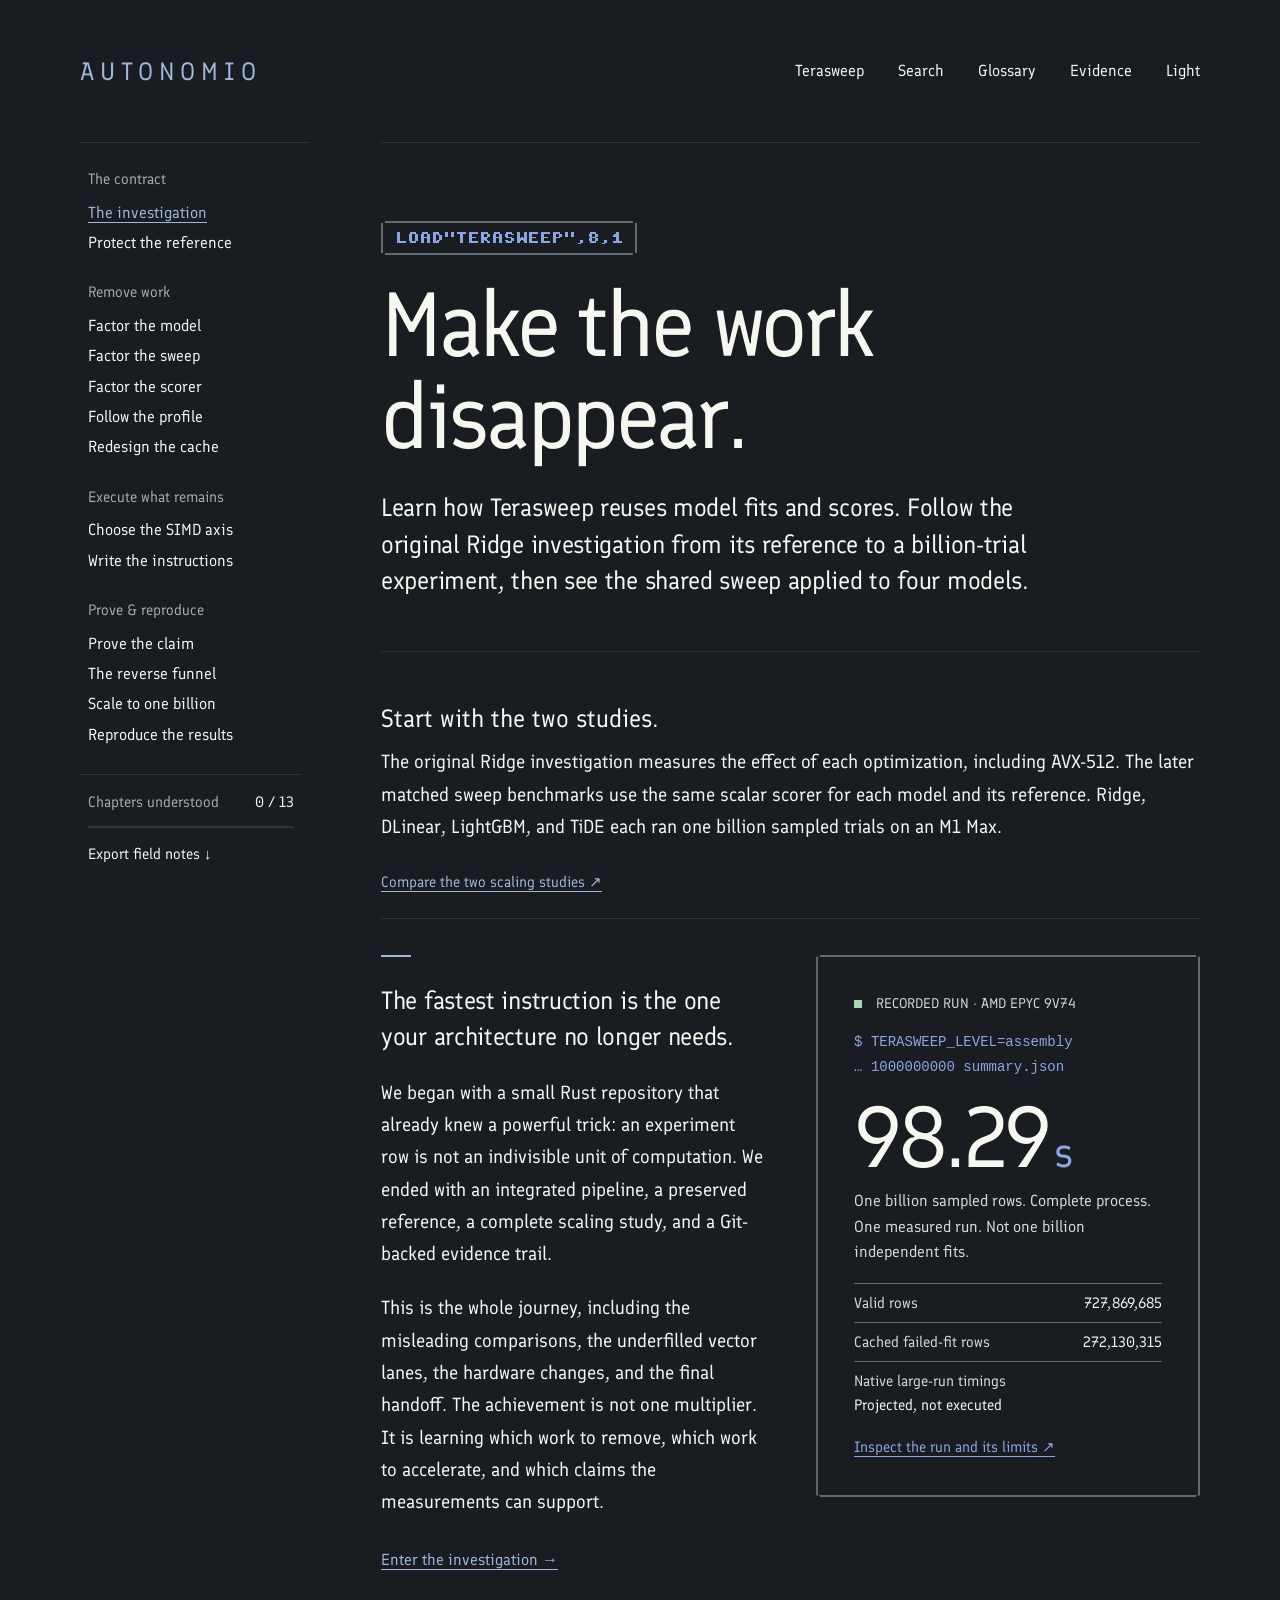
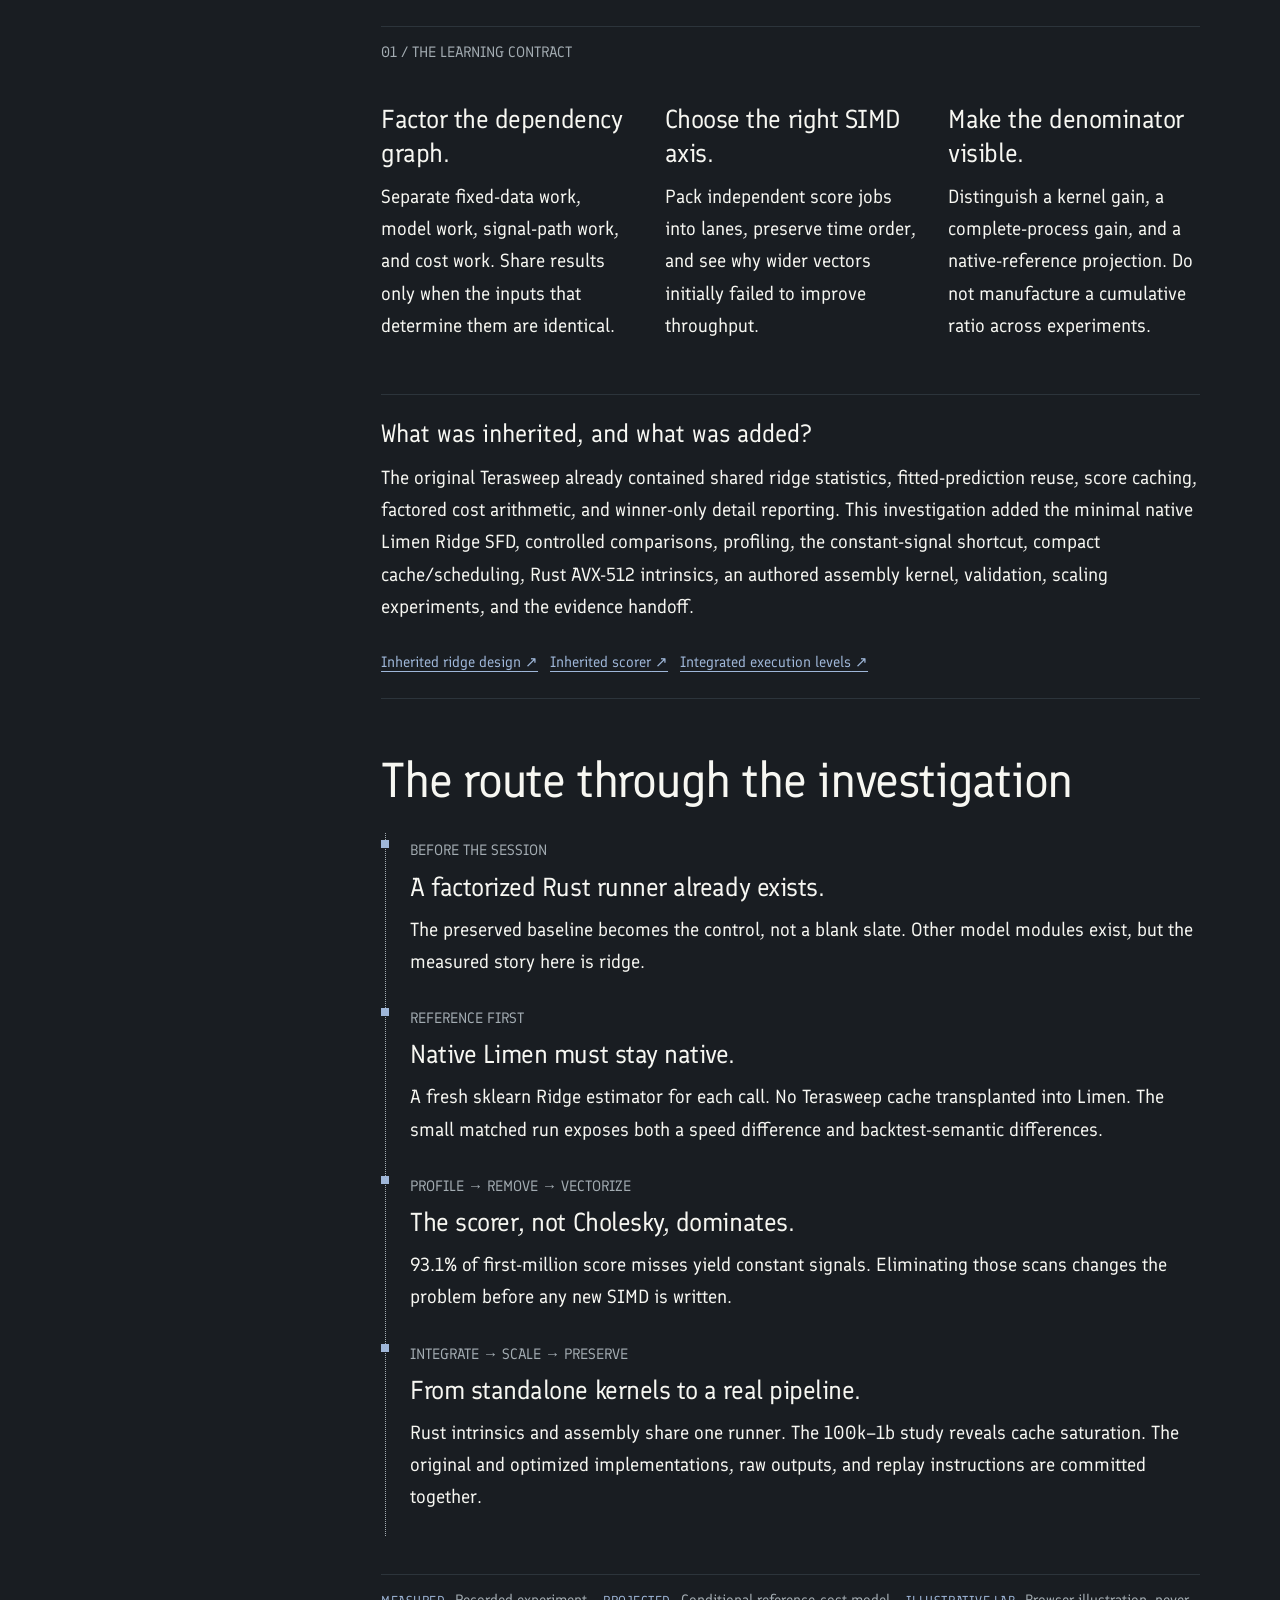
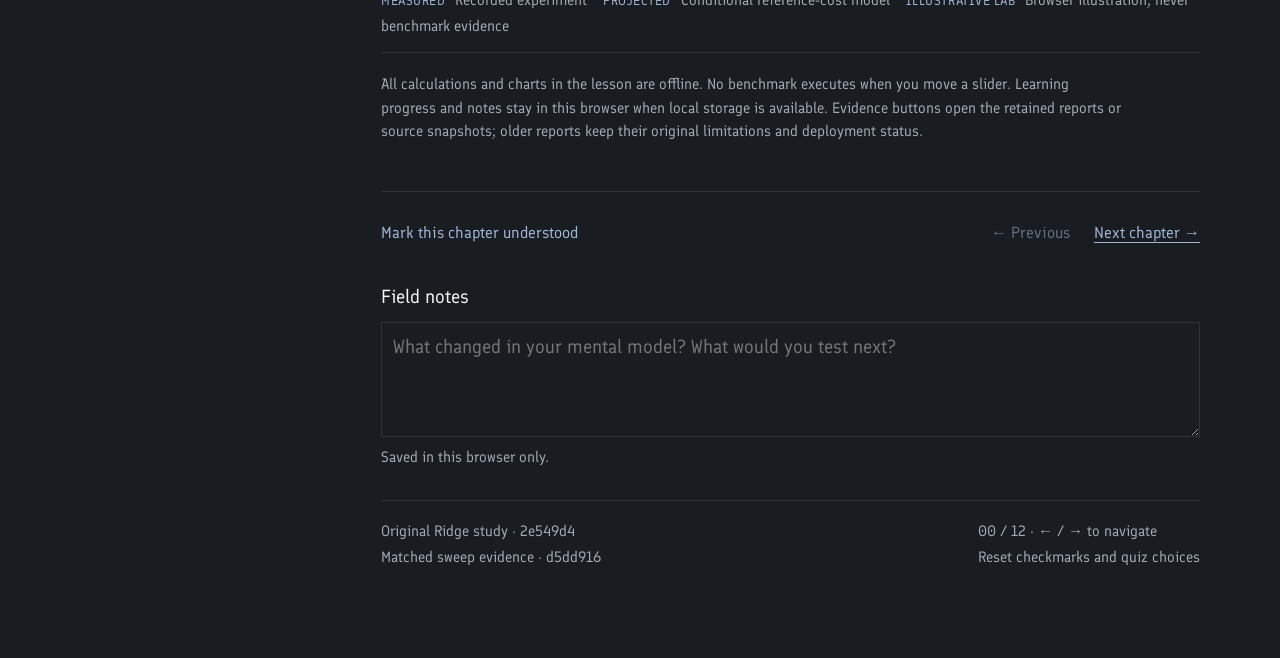
==== commit a4d196da: "fix: preserve the desktop reading column without scripts Fixes #11" ====
--- a/docs/masterclass/index.html
+++ b/docs/masterclass/index.html
@@ -496,7 +496,7 @@
 <div class="course-layout wrap">
 <button type="button" class="mobile-menu" id="menu-btn" aria-expanded="false" aria-controls="sidebar">Chapters <span aria-hidden="true">↓</span></button>
 <aside class="sidebar" id="sidebar" aria-label="Course navigation">
-  <nav aria-label="Chapters"><div class="nav-group">Reference and scope</div><a class="nav-item" href="#brief" data-go="brief"><span>Terasweep performance</span><span class="nav-done" aria-hidden="true"></span></a><a class="nav-item" href="#reference" data-go="reference"><span>Ridge reference</span><span class="nav-done" aria-hidden="true"></span></a><div class="nav-group">Factorization</div><a class="nav-item" href="#model" data-go="model"><span>Ridge training statistics</span><span class="nav-done" aria-hidden="true"></span></a><a class="nav-item" href="#sweep" data-go="sweep"><span>Sweep dependencies</span><span class="nav-done" aria-hidden="true"></span></a><a class="nav-item" href="#scorer" data-go="scorer"><span>Cost adjustment and scoring</span><span class="nav-done" aria-hidden="true"></span></a><div class="nav-group">Implementation</div><a class="nav-item" href="#profile" data-go="profile"><span>Profiling and constant signals</span><span class="nav-done" aria-hidden="true"></span></a><a class="nav-item" href="#cache" data-go="cache"><span>Score storage and scheduling</span><span class="nav-done" aria-hidden="true"></span></a><a class="nav-item" href="#simd" data-go="simd"><span>SIMD scoring</span><span class="nav-done" aria-hidden="true"></span></a><a class="nav-item" href="#assembly" data-go="assembly"><span>Handwritten AVX-512</span><span class="nav-done" aria-hidden="true"></span></a><div class="nav-group">Validation and scaling</div><a class="nav-item" href="#evidence" data-go="evidence"><span>Validation and measurement</span><span class="nav-done" aria-hidden="true"></span></a><a class="nav-item" href="#funnel" data-go="funnel"><span>Stage-by-stage timings</span><span class="nav-done" aria-hidden="true"></span></a><a class="nav-item" href="#scale" data-go="scale"><span>Sweep scaling</span><span class="nav-done" aria-hidden="true"></span></a><a class="nav-item" href="#reproduce" data-go="reproduce"><span>Reproducibility</span><span class="nav-done" aria-hidden="true"></span></a></nav>
+  <nav aria-label="Chapters"><div class="nav-group">The contract</div><a class="nav-item" href="#brief" data-go="brief"><span>The investigation</span><span class="nav-done" aria-hidden="true"></span></a><a class="nav-item" href="#reference" data-go="reference"><span>Protect the reference</span><span class="nav-done" aria-hidden="true"></span></a><div class="nav-group">Remove work</div><a class="nav-item" href="#model" data-go="model"><span>Factor the model</span><span class="nav-done" aria-hidden="true"></span></a><a class="nav-item" href="#sweep" data-go="sweep"><span>Factor the sweep</span><span class="nav-done" aria-hidden="true"></span></a><a class="nav-item" href="#scorer" data-go="scorer"><span>Factor the scorer</span><span class="nav-done" aria-hidden="true"></span></a><a class="nav-item" href="#profile" data-go="profile"><span>Follow the profile</span><span class="nav-done" aria-hidden="true"></span></a><a class="nav-item" href="#cache" data-go="cache"><span>Redesign the cache</span><span class="nav-done" aria-hidden="true"></span></a><div class="nav-group">Execute what remains</div><a class="nav-item" href="#simd" data-go="simd"><span>Choose the SIMD axis</span><span class="nav-done" aria-hidden="true"></span></a><a class="nav-item" href="#assembly" data-go="assembly"><span>Write the instructions</span><span class="nav-done" aria-hidden="true"></span></a><div class="nav-group">Prove & reproduce</div><a class="nav-item" href="#evidence" data-go="evidence"><span>Prove the claim</span><span class="nav-done" aria-hidden="true"></span></a><a class="nav-item" href="#funnel" data-go="funnel"><span>The reverse funnel</span><span class="nav-done" aria-hidden="true"></span></a><a class="nav-item" href="#scale" data-go="scale"><span>Scale to one billion</span><span class="nav-done" aria-hidden="true"></span></a><a class="nav-item" href="#reproduce" data-go="reproduce"><span>Reproduce the results</span><span class="nav-done" aria-hidden="true"></span></a></nav>
   <div class="progress-card">
     <div class="progress-label"><span>Chapters understood</span><strong id="progress-count">0 / 13</strong></div>
     <div class="progress-track" aria-hidden="true"><div id="progress-fill"></div></div>
@@ -505,287 +505,108 @@
 </aside>
 <main id="main">
 <noscript><p class="noscript">The lessons are available below. Enable JavaScript to use the labs, evidence room and notes.</p></noscript>
-<div class="course-inner"><section class="lesson active" id="brief" aria-labelledby="brief-title"><header class="chapter-header"><p class="course-load"><span class="sr-only">Load Terasweep, 8, 1</span><svg xmlns="http://www.w3.org/2000/svg" viewBox="0 0 152 8" width="228" height="12" aria-hidden="true" focusable="false" shape-rendering="crispEdges"><path fill="currentColor" d="M0 0m1 0h2v6h-2zm0 6h6v1h-6zM8 0m2 0h4v1h-4zm-1 1h2v5h-2zm4 0h2v5h-2zm-3 5h4v1h-4zM16 0m2 0h4v1h-4zm-1 1h2v2h-2zm4 0h2v2h-2zm-4 2h6v1h-6zm0 1h2v3h-2zm4 0h2v3h-2zM24 0m1 0h4v1h-4zm0 1h2v5h-2zm3 0h2v1h-2zm1 1h2v3h-2zm-1 3h2v1h-2zm-3 1h4v1h-4zM32 0m1 0h2v3h-2zm4 0h2v3h-2zM40 0m1 0h6v1h-6zm2 1h2v6h-2zM48 0m1 0h6v1h-6zm0 1h2v2h-2zm0 2h5v1h-5zm0 1h2v2h-2zm0 2h6v1h-6zM56 0m1 0h5v1h-5zm0 1h2v2h-2zm4 0h2v2h-2zm-4 2h5v1h-5zm0 1h4v1h-4zm0 1h2v2h-2zm3 0h2v1h-2zm1 1h2v1h-2zM64 0m2 0h4v1h-4zm-1 1h2v2h-2zm4 0h2v2h-2zm-4 2h6v1h-6zm0 1h2v3h-2zm4 0h2v3h-2zM72 0m2 0h4v1h-4zm-1 1h2v2h-2zm4 0h2v1h-2zm-3 2h4v1h-4zm3 1h2v2h-2zm-4 1h2v1h-2zm1 1h4v1h-4zM80 0m1 0h2v4h-2zm5 0h2v4h-2zm-2 3h1v1h-1zm-3 1h7v1h-7zm0 1h3v1h-3zm4 0h3v1h-3zm-4 1h2v1h-2zm5 0h2v1h-2zM88 0m1 0h6v1h-6zm0 1h2v2h-2zm0 2h5v1h-5zm0 1h2v2h-2zm0 2h6v1h-6zM96 0m1 0h6v1h-6zm0 1h2v2h-2zm0 2h5v1h-5zm0 1h2v2h-2zm0 2h6v1h-6zM104 0m1 0h5v1h-5zm0 1h2v2h-2zm4 0h2v2h-2zm-4 2h5v1h-5zm0 1h2v3h-2zM112 0m1 0h2v3h-2zm4 0h2v3h-2zM120 0m3 5h2v2h-2zm-1 2h2v1h-2zM128 0m2 0h4v1h-4zm-1 1h2v2h-2zm4 0h2v2h-2zm-3 2h4v1h-4zm-1 1h2v2h-2zm4 0h2v2h-2zm-3 2h4v1h-4zM136 0m3 5h2v2h-2zm-1 2h2v1h-2zM144 0m3 0h2v1h-2zm-1 1h3v1h-3zm-1 1h4v1h-4zm2 1h2v3h-2zm-2 3h6v1h-6z"/></svg></p><h1 id="brief-title" tabindex="-1">Terasweep performance</h1><p class="lead">Terasweep reduces repeated computation in parameter sweeps by sharing training statistics, fits and scores across trials that have the same inputs at those stages.</p></header><div class="lesson-body"><div class="callout"><strong>The two scaling studies</strong>
-<p>The original Ridge study measures successive changes to the Rust implementation, including the AVX-512 kernels. The later study holds scalar scoring fixed between Terasweep and each uncached reference, and contains measured billion-trial Terasweep runs for Ridge, DLinear, LightGBM and TiDE on an M1 Max.</p><button class="ref" data-go="scale" type="button">Compare the two scaling studies<span aria-hidden="true"> ↗</span></button></div>
+<div class="course-inner"><section class="lesson active" id="brief" aria-labelledby="brief-title"><header class="chapter-header"><p class="course-load"><span class="sr-only">Load Terasweep, 8, 1</span><svg xmlns="http://www.w3.org/2000/svg" viewBox="0 0 152 8" width="228" height="12" aria-hidden="true" focusable="false" shape-rendering="crispEdges"><path fill="currentColor" d="M0 0m1 0h2v6h-2zm0 6h6v1h-6zM8 0m2 0h4v1h-4zm-1 1h2v5h-2zm4 0h2v5h-2zm-3 5h4v1h-4zM16 0m2 0h4v1h-4zm-1 1h2v2h-2zm4 0h2v2h-2zm-4 2h6v1h-6zm0 1h2v3h-2zm4 0h2v3h-2zM24 0m1 0h4v1h-4zm0 1h2v5h-2zm3 0h2v1h-2zm1 1h2v3h-2zm-1 3h2v1h-2zm-3 1h4v1h-4zM32 0m1 0h2v3h-2zm4 0h2v3h-2zM40 0m1 0h6v1h-6zm2 1h2v6h-2zM48 0m1 0h6v1h-6zm0 1h2v2h-2zm0 2h5v1h-5zm0 1h2v2h-2zm0 2h6v1h-6zM56 0m1 0h5v1h-5zm0 1h2v2h-2zm4 0h2v2h-2zm-4 2h5v1h-5zm0 1h4v1h-4zm0 1h2v2h-2zm3 0h2v1h-2zm1 1h2v1h-2zM64 0m2 0h4v1h-4zm-1 1h2v2h-2zm4 0h2v2h-2zm-4 2h6v1h-6zm0 1h2v3h-2zm4 0h2v3h-2zM72 0m2 0h4v1h-4zm-1 1h2v2h-2zm4 0h2v1h-2zm-3 2h4v1h-4zm3 1h2v2h-2zm-4 1h2v1h-2zm1 1h4v1h-4zM80 0m1 0h2v4h-2zm5 0h2v4h-2zm-2 3h1v1h-1zm-3 1h7v1h-7zm0 1h3v1h-3zm4 0h3v1h-3zm-4 1h2v1h-2zm5 0h2v1h-2zM88 0m1 0h6v1h-6zm0 1h2v2h-2zm0 2h5v1h-5zm0 1h2v2h-2zm0 2h6v1h-6zM96 0m1 0h6v1h-6zm0 1h2v2h-2zm0 2h5v1h-5zm0 1h2v2h-2zm0 2h6v1h-6zM104 0m1 0h5v1h-5zm0 1h2v2h-2zm4 0h2v2h-2zm-4 2h5v1h-5zm0 1h2v3h-2zM112 0m1 0h2v3h-2zm4 0h2v3h-2zM120 0m3 5h2v2h-2zm-1 2h2v1h-2zM128 0m2 0h4v1h-4zm-1 1h2v2h-2zm4 0h2v2h-2zm-3 2h4v1h-4zm-1 1h2v2h-2zm4 0h2v2h-2zm-3 2h4v1h-4zM136 0m3 5h2v2h-2zm-1 2h2v1h-2zM144 0m3 0h2v1h-2zm-1 1h3v1h-3zm-1 1h4v1h-4zm2 1h2v3h-2zm-2 3h6v1h-6z"/></svg></p><h1 id="brief-title" tabindex="-1">Make the work<br><em>disappear.</em></h1><p class="lead">Learn how Terasweep reuses model fits and scores. Follow the original Ridge investigation from its reference to a billion-trial experiment, then see the shared sweep applied to four models.</p></header><div class="lesson-body">
+<div class="callout"><strong>Start with the two studies.</strong><p>The original Ridge investigation measures the effect of each optimization, including AVX-512. The later matched sweep benchmarks use the same scalar scorer for each model and its reference. Ridge, DLinear, LightGBM, and TiDE each ran one billion sampled trials on an M1 Max.</p><button type="button" class="ref" data-go="scale">Compare the two scaling studies<span aria-hidden="true"> ↗</span></button></div>
 <div class="hero-grid">
-<div>
-<div class="hero-rule"></div>
-<p>The original Rust runner already shared Ridge statistics, fitted predictions and scores, applied cost factors after scoring, and recomputed details only for the winners. Profiling led first to reuse of constant paths, followed by changes to cache storage and scheduling and the introduction of two AVX-512 kernels.</p>
-<p>The controlled comparisons measure the effect of these changes within the same runner. Comparing it with the uncached native Limen reference involves a separate timing and scoring boundary.</p>
-<button class="primary" data-go="reference">Ridge reference →</button>
+ <div><div class="hero-rule"></div><p class="hero-line">The fastest instruction is the one<br>your architecture no longer needs.</p>
+ <p>We began with a small Rust repository that already knew a powerful trick: an experiment row is not an indivisible unit of computation. We ended with an integrated pipeline, a preserved reference, a complete scaling study, and a Git-backed evidence trail.</p>
+ <p>This is the whole journey, including the misleading comparisons, the underfilled vector lanes, the hardware changes, and the final handoff. The achievement is not one multiplier. It is learning which work to remove, which work to accelerate, and which claims the measurements can support.</p>
+ <button class="primary" data-go="reference">Enter the investigation <span>→</span></button></div>
+ <div class="hero-terminal" aria-label="Recorded billion-row execution summary"><div class="terminal-head"><span class="live-dot"></span> RECORDED RUN · AMD EPYC 9V74</div><div class="terminal-command">$ TERASWEEP_LEVEL=assembly<br><span>  … 1000000000 summary.json</span></div><div class="hero-number">98.29<span>s</span></div><p class="muted">One billion sampled rows. Complete process.<br>One measured run. Not one billion independent fits.</p><div class="terminal-line"><span>Valid rows</span><strong>727,869,685</strong></div><div class="terminal-line"><span>Cached failed-fit rows</span><strong>272,130,315</strong></div><div class="terminal-line"><span>Native large-run timings</span><strong>Projected, not executed</strong></div><button class="ref" type="button" data-source="scaling" data-lines="44-54">Inspect the run and its limits<span aria-hidden="true"> ↗</span></button></div>
 </div>
-<div aria-label="Recorded billion-row execution summary" class="hero-terminal">
-<div class="terminal-head"><span class="live-dot"></span> Recorded run · AMD EPYC 9V74</div>
-<div class="terminal-command">$ TERASWEEP_LEVEL=assembly<br/><span>  … 1000000000 summary.json</span></div>
-<div class="hero-number">98.29<span>s</span></div>
-<p class="muted">One complete-process measurement for one billion sampled rows.</p>
-<div class="terminal-line"><span>Valid rows</span><strong>727,869,685</strong></div>
-<div class="terminal-line"><span>Cached failed-fit rows</span><strong>272,130,315</strong></div>
-<div class="terminal-line"><span>Large native runs</span><strong>Projected time</strong></div><button class="ref" data-lines="44-54" data-source="scaling" type="button">Run record<span aria-hidden="true"> ↗</span></button></div>
+<div class="section-divider"><span>01 / THE LEARNING CONTRACT</span></div>
+<div class="card-grid three"><article class="card"><span class="card-index">UNDERSTAND</span><h3>Factor the dependency graph.</h3><p>Separate fixed-data work, model work, signal-path work, and cost work. Share results only when the inputs that determine them are identical.</p></article><article class="card"><span class="card-index">EXPERIMENT</span><h3>Choose the right SIMD axis.</h3><p>Pack independent score jobs into lanes, preserve time order, and see why wider vectors initially failed to improve throughput.</p></article><article class="card"><span class="card-index">DEFEND</span><h3>Make the denominator visible.</h3><p>Distinguish a kernel gain, a complete-process gain, and a native-reference projection. Do not manufacture a cumulative ratio across experiments.</p></article></div>
+<div class="callout"><strong>What was inherited, and what was added?</strong><p>The original Terasweep already contained shared ridge statistics, fitted-prediction reuse, score caching, factored cost arithmetic, and winner-only detail reporting. This investigation added the minimal native Limen Ridge SFD, controlled comparisons, profiling, the constant-signal shortcut, compact cache/scheduling, Rust AVX-512 intrinsics, an authored assembly kernel, validation, scaling experiments, and the evidence handoff.</p><button class="ref" type="button" data-source="original-ridge" data-lines="">Inherited ridge design<span aria-hidden="true"> ↗</span></button><button class="ref" type="button" data-source="original-results" data-lines="">Inherited scorer<span aria-hidden="true"> ↗</span></button><button class="ref" type="button" data-source="pipeline-doc" data-lines="">Integrated execution levels<span aria-hidden="true"> ↗</span></button></div>
+<h2>The route through the investigation</h2>
+<div class="timeline">
+ <div><span>BEFORE THE SESSION</span><h3>A factorized Rust runner already exists.</h3><p>The preserved baseline becomes the control, not a blank slate. Other model modules exist, but the measured story here is ridge.</p></div>
+ <div><span>REFERENCE FIRST</span><h3>Native Limen must stay native.</h3><p>A fresh sklearn Ridge estimator for each call. No Terasweep cache transplanted into Limen. The small matched run exposes both a speed difference and backtest-semantic differences.</p></div>
+ <div><span>PROFILE → REMOVE → VECTORIZE</span><h3>The scorer, not Cholesky, dominates.</h3><p>93.1% of first-million score misses yield constant signals. Eliminating those scans changes the problem before any new SIMD is written.</p></div>
+ <div><span>INTEGRATE → SCALE → PRESERVE</span><h3>From standalone kernels to a real pipeline.</h3><p>Rust intrinsics and assembly share one runner. The 100k–1b study reveals cache saturation. The original and optimized implementations, raw outputs, and replay instructions are committed together.</p></div>
 </div>
-<div class="small-buttons">
-<button class="ref" data-lines="" data-source="original-ridge" type="button">Inherited ridge design<span aria-hidden="true"> ↗</span></button><button class="ref" data-lines="" data-source="original-results" type="button">Inherited scorer<span aria-hidden="true"> ↗</span></button><button class="ref" data-lines="" data-source="pipeline-doc" type="button">Integrated execution levels<span aria-hidden="true"> ↗</span></button>
-</div>
-<h2>The current package</h2>
-<p>Terasweep provides a command-line sweep and a single-model fitting interface through the CLI or local MCP server. The <a href="https://github.com/autonomio/Terasweep#examples">package examples</a> show how to run a fit and a sweep, and the <a href="https://github.com/autonomio/Terasweep#model-cards">model cards</a> identify each implementation and its reference.</p>
-<div class="legend-card"><span class="badge measured">MEASURED</span> Recorded experiment <span class="badge projected">PROJECTED</span> Conditional reference-cost model <span class="badge teaching">ILLUSTRATIVE LAB</span> Calculation with illustrative inputs</div>
-<p class="fine">The charts and illustrative calculations work offline. Progress and field notes are stored in this browser when local storage is available. The evidence room contains the historical reports and source snapshots.</p>
-</div></section><section class="lesson " id="reference" aria-labelledby="reference-title"><header class="chapter-header"><h1 id="reference-title" tabindex="-1">Ridge reference</h1><p class="lead">The original comparison pairs a native Limen Ridge reference with a factorized Rust runner. Its timing and prediction results are interpretable at the boundaries held in common by the two programs.</p></header><div class="lesson-body"><div class="split">
-<div>
-<h2>Native Limen fitting</h2>
-<p>The merged Limen Ridge SFD delegates fitting and prediction to <code>sklearn.linear_model.Ridge</code>. Its training method constructs a fresh estimator and calls <code>fit</code>. The native UEL path repeats both preparation and model execution for each experiment row.</p>
-<p>A row that differs only in its fee consequently invokes another fit in Limen, whereas Terasweep can reuse the fitted predictions.</p><button class="ref" data-lines="" data-source="handoff" type="button">Pinned reference and source identity<span aria-hidden="true"> ↗</span></button><button class="ref" data-lines="59-74" data-source="funnel" type="button">Native execution contract<span aria-hidden="true"> ↗</span></button></div>
-<div class="code-card">
-<div class="code-title">LIMEN · PINNED REFERENCE BEHAVIOR</div><pre><code>self.model = _ridge(params)
+<div class="legend-card"><span class="badge measured">MEASURED</span> Recorded experiment <span class="badge projected">PROJECTED</span> Conditional reference-cost model <span class="badge teaching">ILLUSTRATIVE LAB</span> Browser illustration, never benchmark evidence</div>
+<p class="fine">All calculations and charts in the lesson are offline. No benchmark executes when you move a slider. Learning progress and notes stay in this browser when local storage is available. Evidence buttons open the retained reports or source snapshots; older reports keep their original limitations and deployment status.</p>
+</div></section><section class="lesson " id="reference" aria-labelledby="reference-title"><header class="chapter-header"><h1 id="reference-title" tabindex="-1">A reference you<br>can <em>trust.</em></h1><p class="lead">Match the model, inputs, and metric contract before interpreting a speed ratio. This chapter starts with the original Ridge reference.</p></header><div class="lesson-body">
+<div class="split"><div><h2>Fresh estimator. Every time.</h2><p>The merged Limen Ridge SFD delegates fitting and prediction to <code>sklearn.linear_model.Ridge</code>. Its train method constructs a new estimator and calls <code>fit</code>. In the native UEL path, preparation and the model execute again for every experiment row.</p><p>Changing only a fee does not cause the native reference to reuse the previous fit. That redundancy is precisely what the Terasweep sweep architecture can eliminate.</p><button class="ref" type="button" data-source="handoff" data-lines="">Pinned reference and source identity<span aria-hidden="true"> ↗</span></button><button class="ref" type="button" data-source="funnel" data-lines="59-74">Native execution contract<span aria-hidden="true"> ↗</span></button></div><div class="code-card"><div class="code-title">LIMEN · PINNED REFERENCE BEHAVIOR</div><pre><code>self.model = _ridge(params)
 self.model.fit(data['x_train'], data['y_train'])
 
 # _ridge constructs sklearn.linear_model.Ridge.
-# No cross-trial fit or prediction cache.</code></pre><p class="fine">The wrapper was merged in Limen commit <code>44eff3b2</code> (PR #826). Preparation, metrics, Trainer and Sensor remain part of Limen’s native path.</p></div></div>
-<div class="stat-strip">
-<div><strong>1,014</strong><span>native fit calls in the matched grid</span></div>
-<div><strong>6</strong><span>unique model configurations</span></div>
-<div><strong>169</strong><span>fee × slippage combinations per model</span></div></div>
-<h2>Input, timing and output boundaries</h2>
-<div class="flow-contract">
-<div><b>Native CLI / UEL</b><span>raw input → prepare → fresh sklearn fit → predict → native metrics → full round artifacts</span></div>
-<div><b>Terasweep</b><span>prepared matrices → shared statistics → cached fits → cached/factored scores → winner summary</span></div></div>
-<p>The native CLI and Rust runner perform different preparation and produce different outputs, so a whole-process ratio compares the applications under those respective contracts. The original Rust internal timer includes statistics, fit and prediction precomputation, the sampled loop and winner details, and excludes input loading and price-statistics preparation.</p><button class="ref" data-lines="" data-source="initial" type="button">The first comparison and timing boundary<span aria-hidden="true"> ↗</span></button><button class="ref" data-lines="" data-source="original-sweep" type="button">Read the actual timer<span aria-hidden="true"> ↗</span></button>
-<div class="callout warning"><strong>Return-accounting difference</strong>
-<p>Terasweep uses entry-bar open-to-close returns and multiplicative cost factors. Current native Limen uses a different entry convention and charges fees on notional. Rounded MAE and aggregate signal rates can therefore agree while returns differ. The Rust comparison retains the original scoring contract.</p><button class="ref" data-lines="" data-source="initial" type="button">The observed return mismatch<span aria-hidden="true"> ↗</span></button><button class="ref" data-lines="173-200" data-source="funnel" type="button">Prediction and backtest comparison<span aria-hidden="true"> ↗</span></button></div>
+# No cross-trial fit or prediction cache.</code></pre><p class="fine">Limen merge commit <code>44eff3b2</code>, PR #826. The wrapper is minimal; native preparation, metrics, Trainer and Sensor remain Limen responsibilities.</p></div></div>
+<div class="stat-strip"><div><strong>1,014</strong><span>native fit calls in the matched grid</span></div><div><strong>6</strong><span>unique model configurations</span></div><div><strong>169</strong><span>fee × slippage combinations per model</span></div></div>
+<h2>Same parameters do not mean the same work boundary.</h2>
+<div class="flow-contract"><div><b>Native CLI / UEL</b><span>raw input → prepare → fresh sklearn fit → predict → native metrics → full round artifacts</span></div><div><b>Terasweep</b><span>prepared matrices → shared statistics → cached fits → cached/factored scores → winner summary</span></div></div>
+<p>A native-relative <em>application</em> comparison is useful, but it is not a pure Python-versus-Rust, solver-versus-solver, or equal-output benchmark. The original Rust internal timer includes statistics, fit/predict precomputation, the sampled loop and winner details; it excludes input loading and price-statistics preparation. Whole-process timings avoid dividing those unlike sub-timers.</p><button class="ref" type="button" data-source="initial" data-lines="">The first comparison and timing boundary<span aria-hidden="true"> ↗</span></button><button class="ref" type="button" data-source="original-sweep" data-lines="">Read the actual timer<span aria-hidden="true"> ↗</span></button>
+<div class="callout warning"><strong>Economic equivalence was not established.</strong><p>Terasweep uses entry-bar open-to-close returns and its existing multiplicative cost factors. Current native Limen uses its own entry and fees-on-notional convention. Rounded MAE and aggregate signal rates can match while return accounting differs. We preserved the original Rust contract instead of silently rewriting the reference.</p><button class="ref" type="button" data-source="initial" data-lines="">The observed return mismatch<span aria-hidden="true"> ↗</span></button><button class="ref" type="button" data-source="funnel" data-lines="173-200">Numerical agreement ≠ backtest parity<span aria-hidden="true"> ↗</span></button></div>
 <h2>Matched references for the four-model runner</h2>
-<p>The four-model audit compares model predictions with Limen Ridge, Limen DLinear, official LightGBM and Google Research TiDE. Its matched sweep refits the reference on every trial and applies the same Terasweep scalar scorer on both paths, so the timing comparison holds the scoring contract fixed. <a href="https://github.com/autonomio/Terasweep/blob/d5dd91675e647e38dd2f6f209e68eaa71e27c1ab/docs/research/model-reference-parity.md">Model reference audit</a> · <a href="https://github.com/autonomio/Terasweep/blob/d5dd91675e647e38dd2f6f209e68eaa71e27c1ab/benchmarks/sweep-scaling/README.md">Matched sweep method</a></p>
+<p>Use the model cards to see how predictions are checked against Limen Ridge, Limen DLinear, official LightGBM, and Google Research TiDE. The later matched sweep calibration refits the reference model on every trial and uses Terasweep's scalar scorer on both paths. This holds the scoring contract fixed while testing the benefit of shared fits and scores. <a href="https://github.com/autonomio/Terasweep/blob/d5dd91675e647e38dd2f6f209e68eaa71e27c1ab/docs/research/model-reference-parity.md">Model reference audit</a> · <a href="https://github.com/autonomio/Terasweep/blob/d5dd91675e647e38dd2f6f209e68eaa71e27c1ab/benchmarks/sweep-scaling/README.md">Matched sweep method</a></p>
 <h2>Three workloads in the original Ridge investigation</h2>
-<div class="lab" id="workload-lab">
-<div class="lab-heading"><span class="eyebrow">Recorded workloads</span><span class="badge measured">Inputs</span></div>
-<div class="segmented" id="workload-tabs"><button class="selected" data-workload="six">Initial six cases</button><button data-workload="grid">Native matched grid</button><button data-workload="original">Original scaling sweep</button></div>
-<div class="workload-detail" id="workload-content"></div></div>
-<p>The early runs used an M1 Max, the first AVX-512 prototype used an AMD EPYC guest, the handwritten-kernel experiment used an Intel 8573C guest, and the integrated and scaling runs used Intel 8370C and AMD EPYC 9V74 guests respectively. Optimization ratios are calculated within the individual experiments.</p><button class="ref" data-lines="" data-source="kernel" type="button">Prototype scope<span aria-hidden="true"> ↗</span></button><button class="ref" data-lines="63-75" data-source="assembly-report" type="button">Standalone hardware record<span aria-hidden="true"> ↗</span></button><button class="ref" data-lines="223-237" data-source="funnel" type="button">Integrated hardware record<span aria-hidden="true"> ↗</span></button><button class="ref" data-lines="1-17" data-source="scaling" type="button">Scaling controls<span aria-hidden="true"> ↗</span></button>
-<div class="checkpoint" data-correct="1">
-<div class="eyebrow">CHECK YOUR MODEL</div>
-<h3>How many fits does native Limen perform in the 1,014-row grid with six distinct model configurations?</h3>
-<div class="quiz-options"><button data-choice="0" type="button">It performs only six fits.</button><button data-choice="1" type="button">1,014 fits of six repeatedly requested configurations.</button><button data-choice="2" type="button">It caches the six models automatically.</button></div>
-<p class="quiz-feedback" hidden="" role="status">The uncached native loop fits every row. Terasweep can fit each distinct training key once.</p></div>
-</div></section><section class="lesson " id="model" aria-labelledby="model-title"><header class="chapter-header"><h1 id="model-title" tabindex="-1">Ridge training statistics</h1><p class="lead">Fits at different regularization strengths can share statistics computed from the training data. The solver still runs for each distinct training key.</p></header><div class="lesson-body"><div class="equation big">min<sub>w,b</sub> ‖y − Xw − b1‖² + α‖w‖²</div>
-<p>Let <var>n</var> be the number of training rows, <var>d</var> the number of features and <var>m</var> the number of test rows. The normal equations for Ridge without an intercept are <code>(XᵀX + αI)w = Xᵀy</code>, so the training data enter through two quantities.</p>
-<div class="equation-pair">
-<div><span>GRAM MATRIX</span><strong>G = XᵀX</strong><small>d × d values</small></div>
-<div><span>RIGHT-HAND SIDE</span><strong>h = Xᵀy</strong><small>d values</small></div></div>
-<p>For each regularization strength, solve <code>(G + αI)w = h</code>. Since neither <var>G</var> nor <var>h</var> depends on <var>α</var>, the original implementation computes them once for the fixed data.</p><button class="ref" data-lines="252-383" data-source="original-ridge" type="button">precompute_stats and fit_from_stats<span aria-hidden="true"> ↗</span></button>
-<details><summary>Intercept derivation</summary>
-<div class="detail-body">
-<p>Centering gives <code>Xc = X − 1x̄ᵀ</code> and <code>yc = y − ȳ1</code>. With <code>Gc = XcᵀXc</code> and <code>hc = Xcᵀyc</code>, the centered system is <code>(Gc + αI)w = hc</code> and the intercept is <code>b = ȳ − x̄ᵀw</code>. The original code retains raw and centered statistics and accumulates the lower triangle before mirroring it for the solve.</p>
-<p>The intercept is unpenalized. Its setting selects the appropriate stored statistics.</p></div></details>
-<div class="split">
-<div>
-<h2>Size of the linear system</h2>
-<p>In the original <code>4,136 × 55</code> training matrix, the statistics retain all 55 features. Each fit solves a <code>55 × 55</code> system, whose full FP64 Gram matrix occupies 24,200 bytes (<code>55 × 55 × 8</code>).</p>
-<p>Cholesky factors the system matrix as <code>A = LLᵀ</code>, after which forward and backward substitution recover the coefficients. The implementation uses this decomposition for each training key and shares neither an explicit inverse nor an eigendecomposition across regularization strengths.</p></div>
-<div class="card"><span class="card-index">Fixed training inputs</span>
-<h3>Dependencies of the statistics</h3>
-<p>A change to the feature set, scaler, split, window, target or dataset changes the data from which the statistics are formed.</p>
-<p>Terasweep’s <code>solver_eps</code> is a Cholesky pivot cutoff, whereas sklearn’s <code>tol</code> concerns its iterative solvers. A failed solve is retained as a failed configuration.</p><button class="ref" data-lines="400-445" data-source="original-ridge" type="button">The in-place Cholesky loop<span aria-hidden="true"> ↗</span></button></div></div>
-<div class="lab" id="ridge-lab">
-<div class="lab-heading"><span class="eyebrow">Regularization and the Gram matrix</span><span class="badge teaching">ILLUSTRATIVE FIXTURE</span></div>
-<p class="fine">The calculation uses eight illustrative pairs <code>(x, y)</code> and one feature.</p>
-<div class="control-row">
-<label>log₁₀ α <input id="ridge-alpha" max="3" min="-3" step="0.05" type="range" value="0"/></label>
-<label class="check-label"><input checked="" id="ridge-intercept" type="checkbox"/> Fit intercept</label></div>
-<div class="lab-split">
-<div id="ridge-chart"></div>
-<div>
-<div class="metric-grid" id="ridge-metrics"></div>
-<p class="fine" id="ridge-explanation"></p></div></div></div>
-<h2>Reuse of fitted predictions</h2>
-<p>After a successful fit, the original code computes predictions and MAE in one pass and stores them under <code>(alpha.to_bits(), fit_intercept, solver_eps.to_bits())</code>. Fees and thresholds enter downstream of that key.</p>
-<div class="equation">O(nd²) + O(Ud³) + O(Umd)</div>
-<p class="fine">The expression gives leading-order work for statistics, <var>U</var> distinct solves and their test predictions. It excludes parsing, allocations, failure branches, scoring and reporting.</p>
-<div class="checkpoint" data-correct="2">
-<div class="eyebrow">CHECK YOUR MODEL</div>
-<h3>Which fitting work is repeated if the number of fee settings doubles and data and model settings are fixed?</h3>
-<div class="quiz-options"><button data-choice="0" type="button">The Gram matrix.</button><button data-choice="1" type="button">All coefficient fits.</button><button data-choice="2" type="button">Neither the statistics nor the coefficient fits.</button></div>
-<p class="quiz-feedback" hidden="" role="status">The fee changes scoring. The model objective and its sufficient statistics are independent of it.</p></div>
-</div></section><section class="lesson " id="sweep" aria-labelledby="sweep-title"><header class="chapter-header"><h1 id="sweep-title" tabindex="-1">Sweep dependencies</h1><p class="lead">The quantities needed for a trial can be computed under separate keys. A change invalidates only intermediates that depend on the changed inputs.</p></header><div class="lesson-body"><div class="lab" id="dependency-lab">
-<div class="lab-heading"><span class="eyebrow">Parameters and affected stages</span><span class="badge teaching">DEPENDENCY MODEL</span></div>
-<p>Select a parameter change to identify the stages that must be recomputed.</p>
-<div class="segmented" id="dep-controls"><button class="selected" data-dep="alpha">α / intercept / pivot</button><button data-dep="threshold">Rule / threshold</button><button data-dep="cost">Fee / slippage</button><button data-dep="data">Features / target / split</button></div>
-<div class="dep-flow" id="dep-flow"></div>
-<p class="lab-answer" id="dep-explain"></p></div>
-<h2>Training and scoring keys</h2>
-<div class="table-wrap">
-<table><thead>
-<tr><th>Intermediate</th><th>Identity, with data fixed</th><th>Reused across</th></tr></thead><tbody>
-<tr><td>Training statistics</td><td>Prepared X and y</td><td>All model and score settings</td></tr>
-<tr><td>Fit, predictions, MAE</td><td>α, intercept, pivot cutoff</td><td>Rules, thresholds, fees, slippage</td></tr>
-<tr><td>Base score</td><td>Training key, rule, threshold</td><td>Fees and slippage</td></tr>
-<tr><td>Cost-adjusted row</td><td>Base score plus fee and slippage</td><td>Not globally memoized by the original runner</td></tr></tbody></table></div>
-<p>The inherited scoring key excludes costs because the base-score statistics retain the quantities needed to apply costs afterward. Trials with different fees can consequently reuse the base score.</p><button class="ref" data-lines="49-78" data-source="original-ridge" type="button">Training cache construction<span aria-hidden="true"> ↗</span></button><button class="ref" data-lines="49-73" data-source="original-results" type="button">ScoreKey and score_cached<span aria-hidden="true"> ↗</span></button>
-<div class="stat-strip">
-<div><strong>384 × 2 × 3</strong><span>2,304 configured training keys</span></div>
-<div><strong>627</strong><span>failed under the original pivot contract</span></div>
-<div><strong>1,677</strong><span>successful configured training keys</span></div></div>
-<h2>Reuse in one million sampled rows</h2>
-<p>The canonical million-row sample contained 728,102 valid rows and 271,898 failed-fit rows. Its 648,130 distinct valid base-score keys required an initial computation each, so 79,972 valid rows, or about 11% of the valid sample, reused a base score.</p><button class="ref" data-lines="95-115" data-source="scaling" type="button">Key coverage and failed-row accounting<span aria-hidden="true"> ↗</span></button>
-<div class="callout"><strong>Sampling with replacement</strong>
-<p>SplitMix64 derives the trial parameters from the configured seed and a mixed row ID, allowing a winning trial to be reconstructed from its ID. The configured Cartesian space has 781,088,256 logical combinations, including failures. A billion sampled rows contain repeated draws.</p><button class="ref" data-lines="149-178" data-source="original-ridge" type="button">Parameter sampling<span aria-hidden="true"> ↗</span></button><button class="ref" data-lines="103-115" data-source="scaling" type="button">The configured-space ceiling<span aria-hidden="true"> ↗</span></button></div>
-<h2>Failed-fit accounting</h2>
-<p>After a training key fails, downstream requests reuse that failure. These requests remain in the failed and total row counts, so sampled-row throughput includes trials that did not produce fitted models.</p>
-<div class="checkpoint" data-correct="0">
-<div class="eyebrow">CHECK YOUR MODEL</div>
-<h3>Which inputs identify a reusable base score under the original scoring contract?</h3>
-<div class="quiz-options"><button data-choice="0" type="button">Model + threshold + rule, with prices fixed.</button><button data-choice="1" type="button">Model + fee only.</button><button data-choice="2" type="button">The full experiment ID; nothing can be shared.</button></div>
-<p class="quiz-feedback" hidden="" role="status">With prices fixed, predictions, the signal rule and the threshold determine the path. Costs are applied to its retained statistics.</p></div>
-</div></section><section class="lesson " id="scorer" aria-labelledby="scorer-title"><header class="chapter-header"><h1 id="scorer-title" tabindex="-1">Cost adjustment and scoring</h1><p class="lead">Terasweep retains statistics of the position path so that costs can be evaluated for several fee and slippage settings without scanning the bars again.</p></header><div class="lesson-body"><h2>Position path and cost categories</h2>
-<p>The rule and threshold are applied to the prediction vector, and the previous bar’s signal determines the current position subject to tradability. Entry, continuation and exit then determine the gross return and the applicable cost category.</p>
-<div class="equation">aₜ = 1 + rₜ<sup>gross</sup>   ·   E<sub>gross</sub> = ∏ₜ aₜ</div>
-<p>For fee <var>f</var> and slippage <var>s</var> expressed as fractions, Terasweep uses the entry and exit multipliers below.</p>
-<div class="equation-pair">
-<div><span>ENTRY MULTIPLIER</span><strong>u = (1 − f) / (1 + s)</strong></div>
-<div><span>EXIT MULTIPLIER</span><strong>v = (1 − f)(1 − s)</strong></div></div>
-<div class="equation">E<sub>net</sub> = E<sub>gross</sub> · u<sup>entries</sup> · v<sup>exits</sup></div>
-<p>Changing either cost changes the multipliers applied to the same path.</p><button class="ref" data-lines="255-359" data-source="original-results" type="button">Base score and apply_costs<span aria-hidden="true"> ↗</span></button>
-<h2>Moments used in the Sharpe calculation</h2>
-<p>For each of the four entry and exit categories, the scorer retains a count <code>n꜀</code>, a sum <code>S꜀ = Σaₜ</code> and a squared sum <code>Q꜀ = Σaₜ²</code>. The multipliers are <code>1, u, v, uv</code>, and the net bar return in category <var>c</var> is <code>k꜀aₜ − 1</code>.</p>
-<div class="equation">Σr<sup>net</sup> = Σ꜀ (k꜀S꜀ − n꜀)<br/>Σ(r<sup>net</sup>)² = Σ꜀ (k꜀²Q꜀ − 2k꜀S꜀ + n꜀)</div>
-<p>Combining the category moments with the count of eligible bars yields the mean and sample variance.</p>
-<div class="lab" id="cost-lab">
-<div class="lab-heading"><span class="eyebrow">Costs on a fixed path</span><span class="badge teaching">12-BAR ILLUSTRATIVE FIXTURE</span></div>
-<p class="fine">The prices and signals are illustrative. Terasweep’s formulas use a one-bar shift in the active position.</p>
-<div class="control-row">
-<label>Fee, bps <input id="fee" max="50" min="0" step="1" type="range" value="5"/><output id="fee-out">5</output></label>
-<label>Slippage, bps <input id="slip" max="50" min="0" step="1" type="range" value="5"/><output id="slip-out">5</output></label></div>
-<div class="path-strip" id="path-strip"></div>
-<div class="table-wrap">
-<table><thead>
-<tr><th>Category</th><th>Bars</th><th>Σa</th><th>Σa²</th><th>Cost factor</th></tr></thead><tbody id="cost-categories"></tbody></table></div>
-<div class="metric-grid four" id="cost-output"></div>
-<p class="fine" id="cost-proof"></p></div>
-<h2>Details recomputed for winners</h2>
-<p>The moments discard time order and therefore cannot recover an arbitrary drawdown path, rolling-return distribution or trade-level quantile. The runner selects rows on return, Sharpe and MAE, then recomputes the detailed backtests for those winners.</p>
-<p>The same row can occupy more than one report slot. Selection uses rounded metrics, with ties resolved in the original order. The Rust runner emits the summary and the selected details.</p><button class="ref" data-lines="80-106" data-source="original-ridge" type="button">Winner-detail computation<span aria-hidden="true"> ↗</span></button><button class="ref" data-lines="118-175" data-source="original-results" type="button">Summary reduction<span aria-hidden="true"> ↗</span></button>
-<div class="checkpoint" data-correct="1">
-<div class="eyebrow">CHECK YOUR MODEL</div>
-<h3>Can the four category moments recover a drawdown path?</h3>
-<div class="quiz-options"><button data-choice="0" type="button">Yes, all time order is preserved in the sums.</button><button data-choice="1" type="button">No; detailed path-dependent reporting needs more information.</button><button data-choice="2" type="button">Only if fees are zero.</button></div>
-<p class="quiz-feedback" hidden="" role="status">The sums do not record the order of the bars. The selected rows need a separate path calculation.</p></div>
-</div></section><section class="lesson " id="profile" aria-labelledby="profile-title"><header class="chapter-header"><h1 id="profile-title" tabindex="-1">Profiling and constant signals</h1><p class="lead">Profiling the original M1 runner identified scoring as the main expense in the million-row sample. The first change reduced the number of paths that required a scan.</p></header><div class="lesson-body"><div class="split">
-<div>
-<h2>Instrumented M1 run</h2>
-<p>Sampling the original M1 executable identified <code>score_cached</code> as the principal expense. The phase timings below come from a separate copy that gave the inlined scorer a name and added timers.</p>
-<p>The diagnostic summary matched the golden result. The original source and executable were preserved.</p><button class="ref" data-lines="" data-source="bounds" type="button">Profile and shortcut experiment<span aria-hidden="true"> ↗</span></button></div>
-<div class="card">
-<div class="eyebrow">M1 MAX · DIAGNOSTIC BUILD</div>
-<div class="phase-list">
-<div><span>Training statistics</span><b>0.010 s</b></div>
-<div><span>Fit and prediction</span><b>0.098 s</b></div>
-<div class="highlight"><span>Sampled loop</span><b>4.179 s</b></div>
-<div><span>Winner details</span><b>0.00078 s</b></div></div></div></div>
-<h2>Constant paths among valid score misses</h2>
-<div aria-label="394015 all-off, 209555 all-on, 44560 mixed" class="distribution">
-<div class="dist-off" style="width:60.79%">ALL OFF</div>
-<div class="dist-on" style="width:32.33%">ALL ON</div>
-<div class="dist-mixed" style="width:6.88%"></div></div>
-<div class="stat-strip">
-<div><strong>394,015</strong><span>all-off logical keys</span></div>
-<div><strong>209,555</strong><span>all-on logical keys</span></div>
-<div><strong>44,560</strong><span>mixed logical keys</span></div></div>
-<p>The two constant patterns account for 93.1% of the first million rows’ valid score misses. For a finite prediction vector, the scorer retains the extrema of the predictions and of their absolute values. Under the rule <code>p &gt; t</code>, <code>max(p) ≤ t</code> implies all-off and <code>min(p) &gt; t</code> implies all-on. Inclusive rules place equality on the other side of each boundary.</p>
-<div class="lab" id="bounds-lab">
-<div class="lab-heading"><span class="eyebrow">Constant-path conditions</span><span class="badge teaching">ILLUSTRATIVE PREDICTIONS</span></div>
-<div class="control-row">
-<label>Rule <select id="bounds-rule"><option>gt</option><option>gte</option><option>lt</option><option>lte</option><option>abs_gt</option><option>abs_gte</option></select></label>
-<label>Threshold <input id="threshold" max="0.5" min="-0.5" step="0.01" type="range" value="0.1"/><output id="threshold-out">0.10</output></label>
-<label class="check-label"><input id="nonfinite" type="checkbox"/> Insert NaN</label></div>
-<div class="prediction-chips" id="prediction-chips"></div>
-<div class="lab-answer" id="bounds-answer"></div>
-<div class="small-buttons"><button id="bounds-min">At minimum</button><button id="bounds-max">At maximum</button><button id="bounds-zero">At zero</button></div></div>
-<p>The original scorer evaluates the first instance of each constant pattern, and subsequent keys with that pattern reuse its exact result. A non-finite prediction vector follows the scalar path. In this sample the shortcut reduces full scans from 648,130 to 44,562, comprising 44,560 mixed paths and the first instance of each constant path.</p><button class="ref" data-lines="30-81" data-source="optimized" type="button">Bounds::constant and OnlineBounds<span aria-hidden="true"> ↗</span></button>
-<div class="result-card"><span class="badge measured">Isolated M1 prototype</span>
-<div class="result-pair">
-<div><strong>4.01 s</strong><span>Original median</span></div><span class="arrow">→</span>
-<div><strong>0.77 s</strong><span>Bounds-shortcut median</span></div>
-<div class="result-ratio">5.21×</div></div>
-<p>Three alternating pairs produced the two medians. All 603,570 shortcuts were checked against the original scorer field by field, including equality of the floating-point bit patterns. The golden comparisons passed. The prototype used the existing scalar scorer.</p><button class="ref" data-lines="" data-source="bounds-data" type="button">Inspect the recorded pairs<span aria-hidden="true"> ↗</span></button></div>
-<h2>Cache costs after the shortcut</h2>
-<p>Sampling after the shortcut showed time spent on hash lookups, insertions and rehashing. The prototype still stored a full score under every logical key, even when hundreds of thousands of those keys referred to the same two constant results.</p>
-<div class="checkpoint" data-correct="1">
-<div class="eyebrow">CHECK YOUR MODEL</div>
-<h3>What did the original profile identify as the first optimization target?</h3>
-<div class="quiz-options"><button data-choice="0" type="button">Cholesky is never worth optimizing.</button><button data-choice="1" type="button">Repeated scoring, which could be avoided for most score misses in the sample.</button><button data-choice="2" type="button">Assembly cannot implement Cholesky.</button></div>
-<p class="quiz-feedback" hidden="" role="status">The workload placed most of the time in scoring. Once that work is reduced, fitting can account for a larger share of what remains.</p></div>
-</div></section><section class="lesson " id="cache" aria-labelledby="cache-title"><header class="chapter-header"><h1 id="cache-title" tabindex="-1">Score storage and scheduling</h1><p class="lead">A logical scoring key can refer to a shared constant-path result or a separately stored mixed-path result. The cache can retain every evaluated key without storing a full result for each one.</p></header><div class="lesson-body"><div class="split">
-<div>
-<h2>Logical keys and physical slots</h2>
-<p>In the measured build, the original <code>BaseScore</code> occupies 128 bytes and its key occupies 24 bytes. The compact cache maps a key to the shared all-off result, the shared all-on result or an individually stored mixed result.</p>
-<p>Cache cardinality still counts logical keys, regardless of how many distinct payloads are stored.</p><button class="ref" data-lines="84-170" data-source="optimized" type="button">Slots, constants and mixed payloads<span aria-hidden="true"> ↗</span></button></div>
-<div class="code-card">
-<div class="code-title">LOGICAL ID → PHYSICAL PAYLOAD</div><pre><code>0       → shared all-off BaseScore
+<div class="lab" id="workload-lab"><div class="lab-heading"><span class="eyebrow">EXPERIMENT MAP</span><span class="badge measured">RECORDED INPUTS</span></div><div class="segmented" id="workload-tabs"><button data-workload="six" class="selected">Initial six cases</button><button data-workload="grid">Native matched grid</button><button data-workload="original">Original scaling sweep</button></div><div id="workload-content" class="workload-detail"></div></div>
+<p>Different hosts also appear at different stages: M1 Max for the early local work; an AMD EPYC guest for the first AVX-512 prototype; an Intel 8573C guest for the handwritten-kernel experiment; an Intel 8370C guest for integration; and an AMD EPYC 9V74 guest for scaling. Each report identifies its host. None of those host-to-host changes is an optimization gain.</p><button class="ref" type="button" data-source="kernel" data-lines="">Prototype scope<span aria-hidden="true"> ↗</span></button><button class="ref" type="button" data-source="assembly-report" data-lines="63-75">Standalone hardware record<span aria-hidden="true"> ↗</span></button><button class="ref" type="button" data-source="funnel" data-lines="223-237">Integrated hardware record<span aria-hidden="true"> ↗</span></button><button class="ref" type="button" data-source="scaling" data-lines="1-17">Scaling controls<span aria-hidden="true"> ↗</span></button>
+<div class="checkpoint" data-correct="1"><div class="eyebrow">CHECK YOUR MODEL</div><h3>What does “six unique model configurations” tell you about native Limen’s 1,014-row grid?</h3><div class="quiz-options"><button type="button" data-choice="0">It performs only six fits.</button><button type="button" data-choice="1">It performs 1,014 fits; six parameter sets are repeatedly fitted.</button><button type="button" data-choice="2">It caches the six models automatically.</button></div><p class="quiz-feedback" role="status" hidden>Correct distinction: parameter identity is not call count. The uncached native loop fits every row. Cached Terasweep can fit each distinct training key once.</p></div>
+</div></section><section class="lesson " id="model" aria-labelledby="model-title"><header class="chapter-header"><h1 id="model-title" tabindex="-1">Shrink the repeated<br><em>mathematics.</em></h1><p class="lead">Start with the ridge objective, not the estimator API. Identify the terms that do not change when the model parameters change.</p></header><div class="lesson-body">
+<div class="equation big">min<sub>w,b</sub> ‖y − Xw − b1‖² + α‖w‖²</div>
+<p>Let <strong>n</strong> be training rows, <strong>d</strong> features, and <strong>m</strong> test rows. Without an intercept, the normal equations are <code>(XᵀX + αI)w = Xᵀy</code>. The dependence on the full training data is concentrated in two objects:</p>
+<div class="equation-pair"><div><span>GRAM MATRIX</span><strong>G = XᵀX</strong><small>d × d values</small></div><div><span>RIGHT-HAND SIDE</span><strong>h = Xᵀy</strong><small>d values</small></div></div>
+<p>For a new regularization strength, solve <code>(G + αI)w = h</code>. Neither <code>G</code> nor <code>h</code> changes with α. Terasweep computes them once, not once per logical sweep row. This was already present in the inherited implementation.</p><button class="ref" type="button" data-source="original-ridge" data-lines="252-383">precompute_stats and fit_from_stats<span aria-hidden="true"> ↗</span></button>
+<details><summary>Derive the intercept path</summary><div class="detail-body"><p>Center the data: <code>Xc = X − 1x̄ᵀ</code> and <code>yc = y − ȳ1</code>. Form <code>Gc = XcᵀXc</code> and <code>hc = Xcᵀyc</code>. Solve <code>(Gc + αI)w = hc</code>, then recover <code>b = ȳ − x̄ᵀw</code>. The original code retains both raw and centered statistics and accumulates only the lower triangle before mirroring it for the solve.</p><p>The intercept is not penalized in this formulation. Changing the intercept setting chooses the relevant statistics; it does not require re-reading the training data for every trial.</p></div></details>
+<div class="split"><div><h2>A 55-feature problem remains a 55-feature problem.</h2><p>The original training matrix is <strong>4,136 × 55</strong>. Its repeated solve is a <strong>55 × 55</strong> system. One FP64 Gram matrix contains 24,200 bytes, calculated as <code>55 × 55 × 8</code>. No feature is discarded.</p><p>Cholesky produces <code>A = LLᵀ</code>; forward and backward substitution solve the system. The code does not explicitly invert the matrix. It still performs a distinct Cholesky solve for each training key—there is no shared eigendecomposition across all α values in this implementation.</p></div><div class="card"><span class="card-index">THE REUSE BOUNDARY</span><h3>Fixed X and y.</h3><p>A different feature set, scaler, split, window, target or dataset changes the statistics. Reuse is justified by dependencies, not resemblance.</p><p>The code’s <code>solver_eps</code> tests a Cholesky pivot. It is not sklearn’s iterative-solver <code>tol</code>. A failed solve is cached as a failed configuration, not converted to a successful model.</p><button class="ref" type="button" data-source="original-ridge" data-lines="400-445">The in-place Cholesky loop<span aria-hidden="true"> ↗</span></button></div></div>
+<div class="lab" id="ridge-lab"><div class="lab-heading"><span class="eyebrow">LAB / REGULARIZATION WITHOUT REBUILDING G</span><span class="badge teaching">ILLUSTRATIVE FIXTURE</span></div><p class="fine">Eight illustrative (x, y) pairs; one feature. This browser calculation is not market data or a performance measurement.</p><div class="control-row"><label>log₁₀ α <input id="ridge-alpha" type="range" min="-3" max="3" step="0.05" value="0"></label><label class="check-label"><input id="ridge-intercept" type="checkbox" checked> Fit intercept</label></div><div class="lab-split"><div id="ridge-chart"></div><div><div class="metric-grid" id="ridge-metrics"></div><p id="ridge-explanation" class="fine"></p></div></div></div>
+<h2>Predictions are another reusable intermediate.</h2><p>Once a fit succeeds, the original code computes predictions and MAE in a single pass, storing them under <code>(alpha.to_bits(), fit_intercept, solver_eps.to_bits())</code>. A fee or threshold change cannot change those predictions.</p>
+<div class="equation">O(nd²) + O(Ud³) + O(Umd)</div><p class="fine">Leading-order structural work for statistics, U distinct solves, and their test predictions. This is a complexity explanation, not a fitted timing model. It omits parsing, allocations, failure branches, scoring and reporting.</p>
+<div class="checkpoint" data-correct="2"><div class="eyebrow">CHECK YOUR MODEL</div><h3>You double the number of fee settings, keeping data and model parameters fixed. Which mathematical work must be repeated?</h3><div class="quiz-options"><button type="button" data-choice="0">The Gram matrix.</button><button type="button" data-choice="1">All coefficient fits.</button><button type="button" data-choice="2">Neither; fees belong downstream of fitting.</button></div><p class="quiz-feedback" role="status" hidden>The model objective and its sufficient statistics do not depend on the fee. Fee evaluation changes the scoring stage, not the fitted coefficients.</p></div>
+</div></section><section class="lesson " id="sweep" aria-labelledby="sweep-title"><header class="chapter-header"><h1 id="sweep-title" tabindex="-1">An experiment row<br>is not a <em>job.</em></h1><p class="lead">One requested row can share almost all its expensive work with thousands of other rows. Factor at the intermediate-result boundary, not only at the final-output boundary.</p></header><div class="lesson-body">
+<div class="lab" id="dependency-lab"><div class="lab-heading"><span class="eyebrow">LAB / WHAT DOES THIS PARAMETER INVALIDATE?</span><span class="badge teaching">DEPENDENCY MODEL</span></div><p>Choose a change. The highlighted stages must be reconsidered; upstream unaffected stages remain reusable.</p><div class="segmented" id="dep-controls"><button class="selected" data-dep="alpha">α / intercept / pivot</button><button data-dep="threshold">Rule / threshold</button><button data-dep="cost">Fee / slippage</button><button data-dep="data">Features / target / split</button></div><div id="dep-flow" class="dep-flow"></div><p id="dep-explain" class="lab-answer"></p></div>
+<h2>The original keys describe the actual dependencies.</h2>
+<div class="table-wrap"><table><thead><tr><th>Intermediate</th><th>Identity, with data fixed</th><th>Reused across</th></tr></thead><tbody><tr><td>Training statistics</td><td>Prepared X and y</td><td>All model and score settings</td></tr><tr><td>Fit, predictions, MAE</td><td>α, intercept, pivot cutoff</td><td>Rules, thresholds, fees, slippage</td></tr><tr><td>Base score</td><td>Training key, rule, threshold</td><td>Fees and slippage</td></tr><tr><td>Cost-adjusted row</td><td>Base score plus fee and slippage</td><td>Not globally memoized by the original runner</td></tr></tbody></table></div>
+<p>The full original scoring key deliberately excludes costs. That is not accidental omission: the inherited base-score statistics are designed so costs can be applied later. A complete-experiment cache would miss this sharing between different experiments.</p><button class="ref" type="button" data-source="original-ridge" data-lines="49-78">Training cache construction<span aria-hidden="true"> ↗</span></button><button class="ref" type="button" data-source="original-results" data-lines="49-73">ScoreKey and score_cached<span aria-hidden="true"> ↗</span></button>
+<div class="stat-strip"><div><strong>384 × 2 × 3</strong><span>2,304 configured training keys</span></div><div><strong>627</strong><span>failed under the original pivot contract</span></div><div><strong>1,677</strong><span>successful configured training keys</span></div></div>
+<h2>What a million rows really means.</h2><p>The canonical million-row sample contained <strong>728,102 valid rows</strong> and <strong>271,898 failed-fit rows</strong>. There were <strong>648,130 unique valid base-score keys</strong>. Training reuse was extensive, but only 79,972 valid rows reused a base score—about 11% of valid rows in that first million.</p><p>Do not let “cached sweep” suggest every row is cheap from the start. First encounters still cost work. Later chapters show what happens as the key space fills.</p><button class="ref" type="button" data-source="scaling" data-lines="95-115">Key coverage and failed-row accounting<span aria-hidden="true"> ↗</span></button>
+<div class="callout"><strong>The sampler is deterministic, not unique.</strong><p>SplitMix64 is seeded from the configured seed and a mixed row ID. An ID determines its parameters, which also lets the summary reconstruct a winner later. Sampling is with replacement. One billion requested rows is not one billion distinct configurations; the original configured Cartesian space contains 781,088,256 logical combinations, including failures.</p><button class="ref" type="button" data-source="original-ridge" data-lines="149-178">Parameter sampling<span aria-hidden="true"> ↗</span></button><button class="ref" type="button" data-source="scaling" data-lines="103-115">The configured-space ceiling<span aria-hidden="true"> ↗</span></button></div>
+<h2>Count failures honestly.</h2><p>Once a training key fails, downstream requests reuse that failure. They remain part of the requested-row total and failure count. Throughput expressed as <em>sampled rows per second</em> therefore includes these cheaper failed requests. Calling it <em>models trained per second</em> would change the meaning of the benchmark.</p>
+<div class="checkpoint" data-correct="0"><div class="eyebrow">CHECK YOUR MODEL</div><h3>Which key is sufficient for a base score under the inherited contract?</h3><div class="quiz-options"><button type="button" data-choice="0">Model + threshold + rule, with prices fixed.</button><button type="button" data-choice="1">Model + fee only.</button><button type="button" data-choice="2">The full experiment ID; nothing can be shared.</button></div><p class="quiz-feedback" role="status" hidden>The path depends on predictions, rule and threshold, with the price series fixed. Costs are applied to the retained path statistics afterward.</p></div>
+</div></section><section class="lesson " id="scorer" aria-labelledby="scorer-title"><header class="chapter-header"><h1 id="scorer-title" tabindex="-1">Price the path.<br>Don’t replay <em>the path.</em></h1><p class="lead">The original implementation does more than memoize. It derives compact statistics that support repeated fee/slippage evaluation without rescanning the bars.</p></header><div class="lesson-body">
+<h2>Separate the trading path from its costs.</h2><p>Predictions, a rule, and a threshold determine the shifted position path. The original scorer uses the previous bar’s prediction for the current position, subject to tradability. Entry, continuation and exit flags determine the gross return and cost category.</p><div class="equation">aₜ = 1 + rₜ<sup>gross</sup> &nbsp; · &nbsp; E<sub>gross</sub> = ∏ₜ aₜ</div>
+<p>Under <strong>Terasweep’s own cost convention</strong>, with fee <em>f</em> and slippage <em>s</em> expressed as fractions:</p><div class="equation-pair"><div><span>ENTRY MULTIPLIER</span><strong>u = (1 − f) / (1 + s)</strong></div><div><span>EXIT MULTIPLIER</span><strong>v = (1 − f)(1 − s)</strong></div></div><div class="equation">E<sub>net</sub> = E<sub>gross</sub> · u<sup>entries</sup> · v<sup>exits</sup></div>
+<p>A new cost pair changes a few arithmetic operations, not the whole time-series traversal. These equations are not a claim about current Limen’s different accounting.</p><button class="ref" type="button" data-source="original-results" data-lines="255-359">Base score and apply_costs<span aria-hidden="true"> ↗</span></button>
+<h2>Sharpe needs moments, not only compounded return.</h2><p>For each of four entry/exit categories, retain a count <code>n꜀</code>, a sum <code>S꜀ = Σaₜ</code>, and a squared sum <code>Q꜀ = Σaₜ²</code>. Their cost multipliers are <code>1, u, v, uv</code>. Since the net bar return is <code>k꜀aₜ − 1</code>:</p>
+<div class="equation">Σr<sup>net</sup> = Σ꜀ (k꜀S꜀ − n꜀)<br>Σ(r<sup>net</sup>)² = Σ꜀ (k꜀²Q꜀ − 2k꜀S꜀ + n꜀)</div>
+<p>Those two moments and the eligible-bar count give the mean and sample variance. The cost-adjustment stage operates over four categories. It does not require rebuilding the returns array for each fee setting.</p>
+<div class="lab" id="cost-lab"><div class="lab-heading"><span class="eyebrow">LAB / ONE PATH, MANY COSTS</span><span class="badge teaching">12-BAR ILLUSTRATIVE FIXTURE</span></div><p class="fine">Illustrative prices and signals; original Terasweep formulas. Not a benchmark or a trading recommendation. The active position is shifted by one bar.</p><div class="control-row"><label>Fee, bps <input id="fee" type="range" min="0" max="50" step="1" value="5"><output id="fee-out">5</output></label><label>Slippage, bps <input id="slip" type="range" min="0" max="50" step="1" value="5"><output id="slip-out">5</output></label></div><div id="path-strip" class="path-strip"></div><div class="table-wrap"><table><thead><tr><th>Category</th><th>Bars</th><th>Σa</th><th>Σa²</th><th>Cost factor</th></tr></thead><tbody id="cost-categories"></tbody></table></div><div id="cost-output" class="metric-grid four"></div><p id="cost-proof" class="fine"></p></div>
+<h2>Not every diagnostic belongs in every trial.</h2><p>These moments do not preserve an arbitrary drawdown path, rolling-return distribution, or trade-level quantile. Terasweep selects winners using the compact per-row metrics, then recomputes rich backtest details for the best return, best Sharpe and best MAE rows.</p><p>Three <em>report slots</em> need not mean three distinct winners. Selecting on rounded metrics also means ties must retain the original ordering. This is a summary-producing runner, not a replacement for full native per-trial artifact production.</p><button class="ref" type="button" data-source="original-ridge" data-lines="80-106">Winner-detail computation<span aria-hidden="true"> ↗</span></button><button class="ref" type="button" data-source="original-results" data-lines="118-175">Summary reduction<span aria-hidden="true"> ↗</span></button>
+<div class="checkpoint" data-correct="1"><div class="eyebrow">CHECK YOUR MODEL</div><h3>Can four category moments reconstruct arbitrary drawdown episodes?</h3><div class="quiz-options"><button type="button" data-choice="0">Yes, all time order is preserved in the sums.</button><button type="button" data-choice="1">No; detailed path-dependent reporting needs more information.</button><button type="button" data-choice="2">Only if fees are zero.</button></div><p class="quiz-feedback" role="status" hidden>The aggregate moments lose temporal ordering. The runner performs the richer path calculation for selected rows after the sweep rather than pretending the compact score contains every diagnostic.</p></div>
+</div></section><section class="lesson " id="profile" aria-labelledby="profile-title"><header class="chapter-header"><h1 id="profile-title" tabindex="-1">The bottleneck<br>was not <em>the solver.</em></h1><p class="lead">Before writing instructions, measure where the existing program spends its time. The first major new optimization removed work rather than vectorizing it.</p></header><div class="lesson-body">
+<div class="split"><div><h2>A diagnostic, not a new denominator.</h2><p>Sampling the original M1 executable pointed to <code>score_cached</code>. A diagnostic copy gave the inlined scorer a name and added phase timers. The resulting times are not an exact decomposition of the production binary, but they decisively identify the first target.</p><p>The source and historical executable remained unchanged. The diagnostic summary still matched the golden result.</p><button class="ref" type="button" data-source="bounds" data-lines="">Profile and shortcut experiment<span aria-hidden="true"> ↗</span></button></div><div class="card"><div class="eyebrow">M1 MAX · DIAGNOSTIC BUILD</div><div class="phase-list"><div><span>Training statistics</span><b>0.010 s</b></div><div><span>Fit and prediction</span><b>0.098 s</b></div><div class="highlight"><span>Sampled loop</span><b>4.179 s</b></div><div><span>Winner details</span><b>0.00078 s</b></div></div><p class="fine">Phase timings are specific to this instrumented run. They are not pooled with later Intel/AMD process timings.</p></div></div>
+<h2>93.1% of score misses had one of two answers.</h2><div class="distribution" aria-label="394015 all-off, 209555 all-on, 44560 mixed"><div style="width:60.79%" class="dist-off">ALL OFF</div><div style="width:32.33%" class="dist-on">ALL ON</div><div style="width:6.88%" class="dist-mixed"></div></div><div class="stat-strip"><div><strong>394,015</strong><span>all-off logical keys</span></div><div><strong>209,555</strong><span>all-on logical keys</span></div><div><strong>44,560</strong><span>mixed logical keys</span></div></div>
+<p>For a finite prediction vector, retain its minimum and maximum, plus those of its absolute values. For <code>p &gt; t</code>, <code>max(p) ≤ t</code> proves all-off; <code>min(p) &gt; t</code> proves all-on. Strict and inclusive inequalities matter at the exact boundary.</p>
+<div class="lab" id="bounds-lab"><div class="lab-heading"><span class="eyebrow">LAB / PROVE THE CONSTANT PATTERN</span><span class="badge teaching">ILLUSTRATIVE PREDICTIONS</span></div><div class="control-row"><label>Rule <select id="bounds-rule"><option>gt</option><option>gte</option><option>lt</option><option>lte</option><option>abs_gt</option><option>abs_gte</option></select></label><label>Threshold <input id="threshold" type="range" min="-0.5" max="0.5" step="0.01" value="0.1"><output id="threshold-out">0.10</output></label><label class="check-label"><input id="nonfinite" type="checkbox"> Insert NaN</label></div><div id="prediction-chips" class="prediction-chips"></div><div id="bounds-answer" class="lab-answer"></div><div class="small-buttons"><button id="bounds-min">At minimum</button><button id="bounds-max">At maximum</button><button id="bounds-zero">At zero</button></div></div>
+<p>The first actual occurrence of each constant pattern is passed through the original scorer. Later constant keys reuse its exact payload. Non-finite prediction vectors fall back to the scalar path. For this million-row sample, full base-score scans fall from 648,130 to <strong>44,562</strong>: 44,560 mixed paths and the two initial constant paths.</p><button class="ref" type="button" data-source="optimized" data-lines="30-81">Bounds::constant and OnlineBounds<span aria-hidden="true"> ↗</span></button>
+<div class="result-card"><span class="badge measured">ISOLATED M1 PROTOTYPE</span><div class="result-pair"><div><strong>4.01 s</strong><span>Original median</span></div><span class="arrow">→</span><div><strong>0.77 s</strong><span>Bounds-shortcut median</span></div><div class="result-ratio">5.21×</div></div><p>Three alternating pairs. All 603,570 shortcuts were separately checked against the original scorer, field-for-field and float-bit-for-float-bit. The golden comparisons passed. This gain did not require new SIMD.</p><button class="ref" type="button" data-source="bounds-data" data-lines="">Inspect the recorded pairs<span aria-hidden="true"> ↗</span></button></div>
+<h2>The new profile is a new problem.</h2><p>After the shortcut, sampling showed meaningful hash lookup, insertion and rehash overhead. The first prototype still stored a full base-score payload under every logical key, even when hundreds of thousands of keys shared one of two values. Faster arithmetic was no longer the only opportunity.</p>
+<div class="checkpoint" data-correct="1"><div class="eyebrow">CHECK YOUR MODEL</div><h3>Why not start with handwritten Cholesky assembly?</h3><div class="quiz-options"><button type="button" data-choice="0">Cholesky is never worth optimizing.</button><button type="button" data-choice="1">The observed first-million bottleneck was repeated scoring, and most scans could be removed.</button><button type="button" data-choice="2">Assembly cannot implement Cholesky.</button></div><p class="quiz-feedback" role="status" hidden>The decision is workload-specific. The profile points to scoring first; once that is reduced, fitting can become a larger fraction of the remaining time. Optimize the current bottleneck, not a permanently favored kernel.</p></div>
+</div></section><section class="lesson " id="cache" aria-labelledby="cache-title"><header class="chapter-header"><h1 id="cache-title" tabindex="-1">Same logical result.<br>Smaller <em>physical state.</em></h1><p class="lead">A cache is an algorithm and a memory layout. Preserving every logical key does not require storing a complete payload for every key.</p></header><div class="lesson-body">
+<div class="split"><div><h2>Three kinds of slot.</h2><p>The inherited <code>BaseScore</code> is 128 bytes; its key is 24 bytes in the measured build. The compact path uses a logical key to select either the shared all-off result, the shared all-on result, or an individually stored mixed result.</p><p>The reported cache cardinality remains the number of logical keys. Compression changes physical representation, not what counts as an evaluated configuration.</p><button class="ref" type="button" data-source="optimized" data-lines="84-170">Slots, constants and mixed payloads<span aria-hidden="true"> ↗</span></button></div><div class="code-card"><div class="code-title">LOGICAL ID → PHYSICAL PAYLOAD</div><pre><code>0       → shared all-off BaseScore
 1       → shared all-on BaseScore
 2 + j   → mixed BaseScore[j]
 
-row     → { train: u32, slot: u32 }</code></pre><p class="fine">The payload sizes exclude metadata, optional values, capacity slack, indexing and buffers, all of which contribute to process memory.</p></div></div>
-<h2>Categorical keys and indexing</h2>
-<p>The sampler already selects ordinals in finite parameter arrays, so the normal generated-row path can carry those ordinals without hashing the floating-point values. Duplicate settings retain their original deduplication behavior, and explicit CSV plans use value-based lookups.</p>
-<p>The implementation uses a dense index when its address space fits within 64 MiB, and a sparse map with bounded initial reservation when it does not.</p><button class="ref" data-lines="84-155" data-source="optimized" type="button">Categorical IDs and bounded table<span aria-hidden="true"> ↗</span></button>
-<div class="lab" id="memory-lab">
-<div class="lab-heading"><span class="eyebrow">Storage for scheduled row references</span><span class="badge teaching">ROW-REFERENCE STORAGE CALCULATION</span></div>
-<label>Requested rows <input id="memory-n" max="4" min="0" step="1" type="range" value="4"/><output id="memory-size">1b</output></label>
-<div class="metric-grid" id="memory-metrics"></div>
-<p class="fine">Each reference occupies 8 bytes for two <code>u32</code> values. The scheduler holds at most 1,048,576 references at once. The calculation covers only the row-reference buffer.</p>
-<div class="block-animation" id="block-animation"></div>
-<p>The cache persists across blocks. Within a block, pending mixed jobs are grouped by model, then the results are reduced in the original row order so that rounded ties still favor the earliest row.</p></div>
-<div class="stat-strip">
-<div><strong>939.1 MiB</strong><span>Original Rust peak RSS at 1b, AMD scaling run</span></div>
-<div><strong>77.8 MiB</strong><span>Assembly pipeline peak RSS at 1b, same study</span></div>
-<div><strong>224,178</strong><span>mixed states at full key-space coverage</span></div></div>
-<p>The two peak RSS values describe the complete implementations. The scheduled row buffer is bounded, while the cache continues to grow with the number of distinct score keys until it reaches capacity for the configured space.</p><button class="ref" data-lines="103-133" data-source="scaling" type="button">Coverage, phases and memory<span aria-hidden="true"> ↗</span></button>
-<div class="callout"><strong>Work retained for each sampled row</strong>
-<p>The compact implementation samples the row once during planning and again during original-order reduction. Cost adjustment and winner selection also run for each row, and these operations dominate after the score cache fills.</p><button class="ref" data-lines="137-216" data-source="optimized" type="button">Planning and original-order reduction<span aria-hidden="true"> ↗</span></button></div>
-<div class="checkpoint" data-correct="0">
-<div class="eyebrow">CHECK YOUR MODEL</div>
-<h3>How can the first million rows have 44,560 mixed payloads and more than 44,560 logical score keys?</h3>
-<div class="quiz-options"><button data-choice="0" type="button">The other logical keys still exist, but can point to two shared constant payloads.</button><button data-choice="1" type="button">Failed fits are converted to mixed scores.</button><button data-choice="2" type="button">The runner discards all-off and all-on trials.</button></div>
-<p class="quiz-feedback" hidden="" role="status">The constant keys remain in the requested and scored totals. Each can refer to one of the two shared payloads.</p></div>
-</div></section><section class="lesson " id="simd" aria-labelledby="simd-title"><header class="chapter-header"><h1 id="simd-title" tabindex="-1">SIMD scoring</h1><p class="lead">An AVX-512 vector holds eight FP64 values. Assigning those lanes to independent scoring jobs preserves the order of operations within each job.</p></header><div class="lesson-body"><div class="split">
-<div class="card muted-card"><span class="card-index">Time-axis grouping</span>
-<h3>Consecutive bars</h3>
-<p>Comparisons can be vectorized across consecutive bars, but the equity product and category sums are accumulated over time. Reordering those reductions can change the floating-point results.</p></div>
-<div class="card accented"><span class="card-index">Job-axis grouping</span>
-<h3>Independent scoring jobs</h3>
-<p>Each lane has its own threshold and signal rule for the same fitted model. A prediction and price row are broadcast to all lanes, which process the bars in sequence.</p></div></div>
-<p>Broadcasting shares input loads while preserving chronological arithmetic. Each lane owns its category accumulators, so simultaneous updates do not require scattering into shared scalar sums or reducing across time.</p><button class="ref" data-lines="40-101" data-source="simd-source" type="button">The Rust eight-lane loop<span aria-hidden="true"> ↗</span></button>
-<div class="lab" id="lane-lab">
-<div class="lab-heading"><span class="eyebrow">Scoring states by bar and lane</span><span class="badge teaching">12-BAR ILLUSTRATIVE FIXTURE</span></div>
-<p>Each column shows one independent job. The current prediction gives its signal, while the preceding signal and current tradability determine the position.</p>
-<div class="control-row"><button class="secondary" id="lane-back">← Previous bar</button><button class="secondary" id="lane-next">Next bar →</button><button class="primary" id="lane-play">Play timeline</button>
-<label>Bar <input id="lane-time" max="11" min="0" step="1" type="range" value="0"/></label></div>
-<div class="lane-board" id="lane-board"></div>
-<p class="lab-answer" id="lane-status" role="status"></p></div>
-<h2>Lane occupancy in the first AVX-512 prototype</h2>
-<p>The prototype grouped jobs by model and rule, leaving many eight-lane groups partly empty. At 52.7% useful AVX-512 occupancy, the first wide kernel’s median was 83.4 ms, compared with 83.6 ms for AVX2.</p>
-<div class="table-wrap">
-<table><thead>
-<tr><th>Historical C prototype grouping</th><th>AVX2 useful lanes</th><th>AVX-512 useful lanes</th><th>AVX-512 median</th></tr></thead><tbody>
-<tr><td>Same model, same rule</td><td>73.9%</td><td>52.7%</td><td>83.4 ms</td></tr>
-<tr><td>Same model, mixed rules</td><td>94.5%</td><td>88.3%</td><td>60.3 ms</td></tr></tbody></table></div>
-<p>Grouping on model alone increased lane occupancy by allowing different rules in the same vector. A per-lane sign transform handles less-than rules, an absolute-value mask handles absolute rules, and an inclusive mask adds equality cases. The integrated Rust kernel uses those operations.</p><button class="ref" data-lines="" data-source="kernel" type="button">Historical C prototype measurements<span aria-hidden="true"> ↗</span></button><button class="ref" data-lines="112-145" data-source="simd-source" type="button">Packing rules into the shared ABI<span aria-hidden="true"> ↗</span></button>
-<div class="callout warning"><strong>C prototype and Rust implementation</strong>
-<p>The early x86 environment had C compilers and lacked a Rust toolchain, so the exploratory kernel was written in C and checked separately against the original Rust scorer on the Mac. Those timings cover the kernels. The integrated runner uses Rust <code>std::arch::x86_64</code> intrinsics and contains no C scoring implementation.</p><button class="ref" data-lines="141-148" data-source="funnel" type="button">Rust integration and shared wrapper<span aria-hidden="true"> ↗</span></button><button class="ref" data-lines="" data-source="kernel" type="button">C experiment scope<span aria-hidden="true"> ↗</span></button></div>
-<h2>Build and dispatch requirements</h2>
-<p>The integrated AVX-512 build targets x86-64 Linux with Rust 1.89 or later. The original ARM64 Mac cannot execute it natively. At runtime the selected AVX-512 levels require AVX-512F, and the assembly path also requires BMI1. Unsupported selections fail and the Linux assembly ABI has no port to x86 macOS or Windows.</p><button class="ref" data-lines="7-28" data-source="pipeline-doc" type="button">Pinned build and runtime requirements<span aria-hidden="true"> ↗</span></button>
-<div class="checkpoint" data-correct="1">
-<div class="eyebrow">CHECK YOUR MODEL</div>
-<h3>Why allow different rules within a same-model SIMD batch?</h3>
-<div class="quiz-options"><button data-choice="0" type="button">To lower the required numerical precision.</button><button data-choice="1" type="button">To fill more lanes while sharing the model’s prediction stream.</button><button data-choice="2" type="button">To change the trade-entry convention.</button></div>
-<p class="quiz-feedback" hidden="" role="status">Mixed-rule groups fill more lanes while preserving the requested jobs and their trading convention, since the lanes still share one fitted model.</p></div>
-</div></section><section class="lesson " id="assembly" aria-labelledby="assembly-title"><header class="chapter-header"><h1 id="assembly-title" tabindex="-1">Handwritten AVX-512</h1><p class="lead">Handwritten AVX-512 reduced the median standalone kernel time relative to tuned intrinsics. The difference was smaller in the complete process, where scoring occupied a small share of the time at one billion sampled rows.</p></header><div class="lesson-body"><h2>Intrinsics reference</h2>
-<p>The initial handwritten variant ran faster than the first intrinsics implementation, but further tuning recovered much of the gap. The standalone study compared several intrinsics formulations under GCC and Clang and used the fastest tested formulation as its reference.</p><button class="ref" data-lines="33-42" data-source="assembly-report" type="button">Baseline strengthening<span aria-hidden="true"> ↗</span></button>
-<div class="lab" id="assembly-lab">
-<div class="lab-heading"><span class="eyebrow">Assembly source excerpts</span><span class="badge source">Committed source</span></div>
-<div class="segmented" id="asm-tabs"><button class="selected" data-asm="registers">Registers &amp; ABI</button><button data-asm="predicate">Packed predicate</button><button data-asm="masks">Path masks</button><button data-asm="accumulate">Accumulate &amp; store</button></div>
-<div class="lab-split"><pre class="annotated-code" id="asm-code"></pre><div id="asm-notes"></div></div><button class="ref" data-lines="" data-source="asm-source" type="button">Read the full assembly source<span aria-hidden="true"> ↗</span></button><button class="ref" data-lines="1-37" data-source="simd-source" type="button">Read the shared Rust ABI and caller<span aria-hidden="true"> ↗</span></button></div>
-<h2>Shared calling and output conventions</h2>
-<div class="code-card">
-<div class="code-title">RUST LINKS BOTH KERNELS INTO ONE EXECUTABLE</div><pre><code>core::arch::global_asm!(
+row     → { train: u32, slot: u32 }</code></pre><p class="fine">Actual allocation includes metadata, optional values, capacity slack, indexing and buffers. A payload-only calculation is not process RSS.</p></div></div>
+<h2>Use categorical identities when the configuration gives them to you.</h2><p>The sampler already chooses positions in finite parameter arrays. Carry those ordinals forward rather than hashing float bit patterns on every normal generated row. Duplicate configured values still need their original deduplication semantics. Explicit CSV plans use lookup paths that retain the value-based contract.</p><p>A dense index is allowed only while its address space fits the 64 MiB cap; larger configured spaces use a sparse map with bounded initial reservation. “Use an array” is not a license to allocate the full theoretical grid without checking its size.</p><button class="ref" type="button" data-source="optimized" data-lines="84-155">Categorical IDs and bounded table<span aria-hidden="true"> ↗</span></button>
+<div class="lab" id="memory-lab"><div class="lab-heading"><span class="eyebrow">LAB / WHY A BILLION ROWS NEED NOT FILL MEMORY</span><span class="badge teaching">ROW-REFERENCE STORAGE CALCULATION</span></div><label>Requested rows <input id="memory-n" type="range" min="0" max="4" step="1" value="4"><output id="memory-size">1b</output></label><div class="metric-grid" id="memory-metrics"></div><p class="fine">Two u32 values per row reference: 8 bytes. The scheduler keeps at most 1,048,576 requested row references at a time. These values exclude all other storage; they are not measured RSS.</p><div class="block-animation" id="block-animation"></div><p>Cache state survives across blocks. Pending mixed jobs are grouped by model inside each block; rows are reduced in their original sequence afterward. Physical execution order may change, but rounded ties still favor the original earliest row.</p></div>
+<div class="stat-strip"><div><strong>939.1 MiB</strong><span>Original Rust peak RSS at 1b, AMD scaling run</span></div><div><strong>77.8 MiB</strong><span>Assembly pipeline peak RSS at 1b, same study</span></div><div><strong>224,178</strong><span>mixed states at full key-space coverage</span></div></div>
+<p>The measured reduction reflects the complete implementation, not merely the row buffer. At full coverage the compact cache still retains state for distinct keys. “Bounded row scheduling” does not mean constant total memory for every possible configuration space.</p><button class="ref" type="button" data-source="scaling" data-lines="103-133">Coverage, phases and memory<span aria-hidden="true"> ↗</span></button>
+<div class="callout"><strong>A subtle cost remains.</strong><p>The compact implementation samples each logical row during planning and again during original-order reduction. It applies costs and updates winners for every row. These operations become dominant after the score cache saturates; they are not erased by the SIMD kernel.</p><button class="ref" type="button" data-source="optimized" data-lines="137-216">Planning and original-order reduction<span aria-hidden="true"> ↗</span></button></div>
+<div class="checkpoint" data-correct="0"><div class="eyebrow">CHECK YOUR MODEL</div><h3>Why is “only 44,560 mixed payloads” not the same as “only 44,560 logical score keys”?</h3><div class="quiz-options"><button type="button" data-choice="0">The other logical keys still exist, but can point to two shared constant payloads.</button><button type="button" data-choice="1">Failed fits are converted to mixed scores.</button><button type="button" data-choice="2">The runner discards all-off and all-on trials.</button></div><p class="quiz-feedback" role="status" hidden>Physical deduplication and logical accounting are different. The constant cases remain requested and scored; only duplicate payload storage is removed.</p></div>
+</div></section><section class="lesson " id="simd" aria-labelledby="simd-title"><header class="chapter-header"><h1 id="simd-title" tabindex="-1">Eight jobs.<br>One <em>timeline.</em></h1><p class="lead">AVX-512 gives eight FP64 lanes. The engineering question is what a lane should represent—not merely whether wide registers exist.</p></header><div class="lesson-body">
+<div class="split"><div class="card muted-card"><span class="card-index">TEMPTING AXIS</span><h3>Eight consecutive bars.</h3><p>Comparisons vectorize naturally. But the equity product and category sums reduce across time. Reordering those floating-point reductions can change results. Vector width does not remove the temporal dependency.</p></div><div class="card accented"><span class="card-index">CHOSEN AXIS</span><h3>Eight independent score jobs.</h3><p>Each lane carries its own threshold and rule, for the same fitted model. Broadcast one prediction and price row to all lanes. Advance through bars sequentially inside every lane.</p></div></div>
+<p>This shares input loads while preserving each job’s chronological arithmetic. Category updates target separate lane-owned accumulators, avoiding several lanes scattering into the same four scalar sums. It creates useful parallel work without a horizontal reduction across time.</p><button class="ref" type="button" data-source="simd-source" data-lines="40-101">The Rust eight-lane loop<span aria-hidden="true"> ↗</span></button>
+<div class="lab" id="lane-lab"><div class="lab-heading"><span class="eyebrow">LAB / STEP THROUGH THE VECTOR</span><span class="badge teaching">12-BAR ILLUSTRATIVE FIXTURE</span></div><p>Each column is an independent score job. Signal uses the current prediction; position uses the previous signal and the current bar’s tradability. Active lanes retain separate state.</p><div class="control-row"><button id="lane-back" class="secondary">← Previous bar</button><button id="lane-next" class="secondary">Next bar →</button><button id="lane-play" class="primary">Play timeline</button><label>Bar <input id="lane-time" type="range" min="0" max="11" value="0" step="1"></label></div><div id="lane-board" class="lane-board"></div><p id="lane-status" class="lab-answer" role="status"></p></div>
+<h2>Why the first AVX-512 kernel tied AVX2.</h2><p>Batching required both the same model and the same rule. Many groups did not fill eight lanes. With only 52.7% useful AVX-512 lanes, the first wide kernel’s median was 83.4 ms, essentially the same as the 83.6 ms AVX2 version.</p><div class="table-wrap"><table><thead><tr><th>Historical C prototype grouping</th><th>AVX2 useful lanes</th><th>AVX-512 useful lanes</th><th>AVX-512 median</th></tr></thead><tbody><tr><td>Same model, same rule</td><td>73.9%</td><td>52.7%</td><td>83.4 ms</td></tr><tr><td>Same model, mixed rules</td><td>94.5%</td><td>88.3%</td><td>60.3 ms</td></tr></tbody></table></div><p>Allowing different rules within the same-model batch increased lane utilization. A per-lane sign transform handles less-than rules; an absolute-value mask handles absolute rules; an inclusive mask adds equality cases. The final Rust kernel carries the same idea.</p><button class="ref" type="button" data-source="kernel" data-lines="">Historical C prototype measurements<span aria-hidden="true"> ↗</span></button><button class="ref" type="button" data-source="simd-source" data-lines="112-145">Packing rules into the shared ABI<span aria-hidden="true"> ↗</span></button>
+<div class="callout warning"><strong>The prototype language is not the final language.</strong><p>The early x86 environment had C compilers but no Rust toolchain. A C reference enabled an exploratory SIMD experiment; it was separately checked against the original Rust scorer on the Mac. That experiment measured kernels, not the full Rust runner. The integrated pipeline later replaced that bridge with Rust <code>std::arch::x86_64</code> intrinsics. There is no C scoring implementation in the final runtime.</p><button class="ref" type="button" data-source="funnel" data-lines="141-148">Rust integration and shared wrapper<span aria-hidden="true"> ↗</span></button><button class="ref" type="button" data-source="kernel" data-lines="">Exactly what the C experiment included<span aria-hidden="true"> ↗</span></button></div>
+<h2>Build for the verified instruction set.</h2><p>The original Mac is ARM64; it cannot natively execute this x86 AVX-512 code. The integrated AVX-512 build targets x86-64 Linux with Rust 1.89 or newer. Runtime dispatch checks AVX-512F, and also BMI1 for the authored assembly. Unsupported levels fail rather than silently falling back. The Linux assembly ABI was not ported to x86 macOS or Windows.</p><button class="ref" type="button" data-source="pipeline-doc" data-lines="7-28">Pinned build and runtime requirements<span aria-hidden="true"> ↗</span></button>
+<div class="checkpoint" data-correct="1"><div class="eyebrow">CHECK YOUR MODEL</div><h3>Why allow different rules within a same-model SIMD batch?</h3><div class="quiz-options"><button type="button" data-choice="0">To lower the required numerical precision.</button><button type="button" data-choice="1">To fill more lanes while sharing the model’s prediction stream.</button><button type="button" data-choice="2">To change the trade-entry convention.</button></div><p class="quiz-feedback" role="status" hidden>Mixed-rule packing increases useful-lane utilization without changing the underlying requested jobs or trading convention. The broader groups share the same fitted model.</p></div>
+</div></section><section class="lesson " id="assembly" aria-labelledby="assembly-title"><header class="chapter-header"><h1 id="assembly-title" tabindex="-1">Make the incremental<br>claim <em>real.</em></h1><p class="lead">“AVX-512” does not mean “handwritten assembly.” The final claim requires an authored kernel and an A/B that changes only that kernel.</p></header><div class="lesson-body">
+<h2>Do not compare against a convenient weak baseline.</h2><p>The first handwritten variant looked faster than the early intrinsics implementation. Further intrinsics tuning recovered much of that gap. The standalone study compared multiple intrinsics formulations under GCC and Clang before selecting the strongest tested candidate.</p><p>“Strongest tested” is deliberately narrower than “the best intrinsics implementation possible.” The evidence does not prove assembly is inherently faster or that a compiler could never generate an equivalent schedule.</p><button class="ref" type="button" data-source="assembly-report" data-lines="33-42">Baseline strengthening<span aria-hidden="true"> ↗</span></button>
+<div class="lab" id="assembly-lab"><div class="lab-heading"><span class="eyebrow">CODE WALK / THE AUTHORED KERNEL</span><span class="badge source">ACTUAL COMMITTED SOURCE</span></div><div class="segmented" id="asm-tabs"><button class="selected" data-asm="registers">Registers & ABI</button><button data-asm="predicate">Packed predicate</button><button data-asm="masks">Path masks</button><button data-asm="accumulate">Accumulate & store</button></div><div class="lab-split"><pre id="asm-code" class="annotated-code"></pre><div id="asm-notes"></div></div><button class="ref" type="button" data-source="asm-source" data-lines="">Read the full assembly source<span aria-hidden="true"> ↗</span></button><button class="ref" type="button" data-source="simd-source" data-lines="1-37">Read the shared Rust ABI and caller<span aria-hidden="true"> ↗</span></button></div>
+<h2>The actual integration boundary.</h2><div class="code-card"><div class="code-title">RUST LINKS BOTH KERNELS INTO ONE EXECUTABLE</div><pre><code>core::arch::global_asm!(
     include_str!("score8_gpr.S"), options(raw)
 );
 
@@ -793,181 +614,68 @@
     score8_asm_gpr
 } else {
     score8_rust_intrinsics
-};</code></pre></div>
-<p>Both kernels take the same packed thresholds, sign and absolute-value masks, and price view, and write the same output layout. Grouping, packing, caching, cost adjustment and summary reduction are shared Rust code. The notation <code>extern "C"</code> specifies the calling convention.</p><button class="ref" data-lines="30-145" data-source="simd-source" type="button">Same-wrapper kernel selection<span aria-hidden="true"> ↗</span></button>
-<h2>Measured kernel and process comparisons</h2>
-<div class="card-grid three">
-<article class="card"><span class="badge measured">Standalone · Intel 8573C</span>
-<h3>1.070×</h3>
-<p>Median scoring time fell from 54.547 to 50.997 ms in the C-wrapper kernel experiment, corresponding to about 7% more throughput or 6.51% less time.</p><button class="ref" data-lines="91-112" data-source="assembly-report" type="button">Standalone A/B<span aria-hidden="true"> ↗</span></button></article>
-<article class="card"><span class="badge measured">Integrated · Intel 8370C</span>
-<h3>1.0406×</h3>
-<p>In 16 full-process pairs, the medians were 770.530 and 740.476 ms, and the assembly path ran faster in 12 pairs. The descriptive interval reaches effectively zero whole-process gain.</p><button class="ref" data-lines="141-171" data-source="funnel" type="button">Integrated paired A/B<span aria-hidden="true"> ↗</span></button></article>
-<article class="card"><span class="badge measured">One billion rows · AMD EPYC 9V74</span>
-<h3>≈0.60%</h3>
-<p>The recorded full runs took 98.8745 s with intrinsics and 98.2869 s with assembly. One pair is insufficient to establish the size of an assembly-specific gain at this scale.</p><button class="ref" data-lines="117-133" data-source="scaling" type="button">The convergence of the last two stages<span aria-hidden="true"> ↗</span></button></article></div>
-
-<div class="callout"><strong>Register use and instruction order</strong>
-<p>The assembly assigns vector accumulators and keeps the position-state masks in 32-bit general-purpose registers, from which it transfers them into the AVX-512 mask registers. It schedules Boolean operations alongside accumulation and preserves separate multiplication and addition in chronological order within each lane. It uses the same precision and does not substitute FMA or use fast-math.</p></div>
-<div class="checkpoint" data-correct="1">
-<div class="eyebrow">CHECK YOUR MODEL</div>
-<h3>What throughput ratio and elapsed-time reduction correspond to a kernel running in 51.00 ms instead of 54.55 ms?</h3>
-<div class="quiz-options"><button data-choice="0" type="button">7% of Limen’s original total runtime was removed.</button><button data-choice="1" type="button">Scoring throughput is about 1.07×; the kernel’s time falls by about 6.5%.</button><button data-choice="2" type="button">Every complete sweep is guaranteed to be 7% faster.</button></div>
-<p class="quiz-feedback" hidden="" role="status">The jobs per unit time increase by <code>old_time/new_time − 1</code>, while the elapsed time falls by <code>1 − new_time/old_time</code>. The effect on the complete process depends on the kernel’s share of its runtime.</p></div>
-</div></section><section class="lesson " id="evidence" aria-labelledby="evidence-title"><header class="chapter-header"><h1 id="evidence-title" tabindex="-1">Validation and measurement</h1><p class="lead">The retained checks compare predictions and signals, intermediate scores and complete outputs. Each comparison establishes agreement at a specified boundary.</p></header><div class="lesson-body"><div class="evidence-ladder">
-<div><span>01</span>
-<h3>Input identity</h3>
-<p>The frozen matrices, configuration, source and executable are identified by hashes.</p></div>
-<div><span>02</span>
-<h3>Prediction and signal checks</h3>
-<p>Rounded MAE and signal counts cannot identify individual prediction values or signal positions. In the integrated matched grid, the largest observed prediction difference was 4.156 × 10⁻¹³, and all six complete sign vectors agreed.</p></div>
-<div><span>03</span>
-<h3>Complete intermediate results</h3>
-<p>A <code>BaseScore</code> contains eight integer fields and nine floating-point fields. The checks compare each integer value and FP64 bit pattern.</p></div>
-<div><span>04</span>
-<h3>Output and boundary cases</h3>
-<p>The tests compare stable JSON, failure counts and rounded ties, and exercise strict and inclusive thresholds, signed zero, tail lanes, prefixes, tradability masks and the crossing of a 1,048,576-row block boundary.</p></div>
-<div><span>05</span>
-<h3>Backtest conventions</h3>
-<p>The Rust comparisons use the same scoring contract at every level. The original comparison with current Limen contains the separate return-accounting result.</p></div></div><button class="ref" data-lines="173-200" data-source="funnel" type="button">Validation coverage and economic limits<span aria-hidden="true"> ↗</span></button>
-<div class="stat-strip">
-<div><strong>3,364,062</strong><span>complete BaseScores checked per SIMD path at scale</span></div>
-<div><strong>17</strong><span>fields compared exactly per result</span></div>
-<div><strong>138,240</strong><span>Rust boundary comparisons on the scaling host</span></div></div>
-<p>At full coverage of the retained score-key space, validation recomputed the scalar score for every key after the scaling runs. The timed results exclude that validation work.</p><button class="ref" data-lines="135-141" data-source="scaling" type="button">Untimed validation at full key coverage<span aria-hidden="true"> ↗</span></button>
-<h2>Timing boundaries and run exclusions</h2>
-<div class="card-grid two">
-<article class="card">
-<h3>Timed work</h3>
-<p>Whole-process time includes launch, input reading or imports, computation, writes and exit. An internal timer covers only its delimited stages, and a kernel experiment covers the stated grouping, packing and scoring operations.</p></article>
-<article class="card">
-<h3>Observed variation</h3>
-<p>Short-run stage times are nonmonotonic and include shared-VM outliers. An early timeout-wait pilot biased process timing, so the entire pilot was excluded for all variants.</p></article></div><button class="ref" data-lines="223-245" data-source="funnel" type="button">Timing controls and pilot exclusion<span aria-hidden="true"> ↗</span></button>
-<h2>Claims and evidence</h2>
-<p>Classify each statement according to what the cited experiments establish.</p>
-<div class="claim-clinic" id="claim-clinic"></div>
-<div class="callout warning"><strong>Scope of the optimization studies</strong>
-<p>The studies measure execution time and agreement with a retained computational contract. They do not test profitability, predictive generalization, data quality across markets or live trading performance.</p></div>
-</div></section><section class="lesson " id="funnel" aria-labelledby="funnel-title"><header class="chapter-header"><h1 id="funnel-title" tabindex="-1">Stage-by-stage timings</h1><p class="lead">The 1,014-row grid isolates the effect of reuse in the Rust runner. A separate sweep on the original 55-feature workload measures the later execution stages.</p></header><div class="lesson-body"><div class="lab" id="funnel-lab">
-<div class="lab-heading"><span class="eyebrow">Integrated Rust timings</span><span class="badge measured">INTEL XEON 8370C</span></div>
-<div class="segmented" id="funnel-tabs"><button class="selected" data-funnel="common">1,014-row native grid</button><button data-funnel="large">Original 1m sweep</button><button data-funnel="paired">Assembly-only paired A/B</button></div>
-<div class="context-bar" id="funnel-context"></div>
-<div id="funnel-chart"></div>
-<div class="table-wrap" id="funnel-table"></div></div>
-<div class="split">
-<div>
-<h2>Reuse on the 1,014-row grid</h2>
-<p>Enabling reuse of statistics, fitted predictions and scores reduced the Rust internal time from 511.384 to 4.440 ms, a ratio of 115.18. The prepared input and Rust scoring and output conventions were held fixed.</p>
-<p>The native CLI’s full-process median was 31.280 s, compared with 28.887 ms for the original cached Rust process, a ratio of about 1,083. Preparation, orchestration, metrics and artifacts differ across those two processes.</p></div>
-<div class="card"><span class="card-index">Remaining work on the grid</span>
-<h3>Fit and path counts</h3>
-<p>The 1,014 rows use six model fits and six scoring paths. With one scoring job per model, most SIMD lanes are unoccupied, and startup and scheduling dominate the remaining differences.</p>
-<p>Each native model also produced 1,430 positive predictions in 1,431 test rows. The grid therefore contains little variation in scoring paths.</p></div></div><button class="ref" data-lines="59-110" data-source="funnel" type="button">Same-grid ablation and its limits<span aria-hidden="true"> ↗</span></button>
-<h2>The million-row process timings</h2>
-<p>On the original 55-feature workload, the complete-process median fell from 6.942 s to 0.758 s across five stages, a ratio of 9.16 to the original Rust runner on that host. The separate paired assembly comparison measured 0.740 s under its own protocol.</p><button class="ref" data-lines="112-171" data-source="funnel" type="button">Original-workload funnel and paired protocol<span aria-hidden="true"> ↗</span></button>
-<div class="checkpoint" data-correct="1">
-<div class="eyebrow">CHECK YOUR MODEL</div>
-<h3>Can the 1,083× native-grid ratio and the 9.16× million-row Rust ratio be multiplied to estimate a combined gain?</h3>
-<div class="quiz-options"><button data-choice="0" type="button">Yes, optimization ratios always compose.</button><button data-choice="1" type="button">No. They compare different workloads and timing boundaries.</button><button data-choice="2" type="button">Yes, after rounding both numbers.</button></div>
-<p class="quiz-feedback" hidden="" role="status">A combined ratio requires a common workload, machine and timing boundary.</p></div>
-</div></section><section class="lesson " id="scale" aria-labelledby="scale-title"><header class="chapter-header"><h1 id="scale-title" tabindex="-1">Sweep scaling</h1><p class="lead">The Apple M1 Max study measures the same scalar scoring contract across four models. The earlier AMD study records timings for the integrated Ridge stages as the sampled sweep grows to one billion rows.</p></header><div class="lesson-body"><section aria-labelledby="matched-sweeps-title" id="matched-sweeps">
+};</code></pre></div><p>Both functions receive the same packed thresholds, sign/absolute-value masks and price view. They write the same output layout. Grouping, packing, caching, cost adjustment and summary reduction stay in the same Rust pipeline. The <code>extern "C"</code> notation specifies a calling convention; it does not introduce a C implementation.</p><button class="ref" type="button" data-source="simd-source" data-lines="30-145">Same-wrapper kernel selection<span aria-hidden="true"> ↗</span></button>
+<h2>Three numbers that must not be confused.</h2><div class="card-grid three"><article class="card"><span class="badge measured">STANDALONE · INTEL 8573C</span><h3>1.070×</h3><p>54.547 → 50.997 ms. Approx. 7% more scoring throughput, or 6.51% less time. The C-wrapper kernel experiment; not yet Rust end-to-end.</p><button class="ref" type="button" data-source="assembly-report" data-lines="91-112">Standalone A/B<span aria-hidden="true"> ↗</span></button></article><article class="card"><span class="badge measured">INTEGRATED · INTEL 8370C</span><h3>1.0406×</h3><p>770.530 → 740.476 ms. Ratio of medians for 16 full-process pairs. Assembly wins 12/16. The interval reaches effectively no whole-process gain.</p><button class="ref" type="button" data-source="funnel" data-lines="141-171">Integrated paired A/B<span aria-hidden="true"> ↗</span></button></article><article class="card"><span class="badge measured">1B SCALE · AMD 9V74</span><h3>≈0.60%</h3><p>98.8745 → 98.2869 s in one pair of full runs. Too little replication to establish a durable assembly-specific gain at this scale.</p><button class="ref" type="button" data-source="scaling" data-lines="117-133">The convergence of the last two stages<span aria-hidden="true"> ↗</span></button></article></div>
+<p>These are separate experiments, on different guests and scopes. They are not three factors to multiply. Their common lesson is that the end-to-end benefit depends on how much time still belongs to the optimized kernel.</p>
+<div class="callout"><strong>What the assembly controls.</strong><p>It explicitly assigns vector accumulators, keeps position-state masks in 32-bit general-purpose registers, transfers masks into AVX-512 mask registers, and schedules Boolean work alongside floating-point accumulation. It preserves separate multiplies and adds and chronological reduction within each lane. No FMA substitution, reduced precision or fast-math explains the gain.</p></div>
+<div class="checkpoint" data-correct="1"><div class="eyebrow">CHECK YOUR MODEL</div><h3>A kernel goes from 54.55 ms to 51.00 ms. What does “7% faster” mean here?</h3><div class="quiz-options"><button type="button" data-choice="0">7% of Limen’s original total runtime was removed.</button><button type="button" data-choice="1">Scoring throughput is about 1.07×; the kernel’s time falls by about 6.5%.</button><button type="button" data-choice="2">Every complete sweep is guaranteed to be 7% faster.</button></div><p class="quiz-feedback" role="status" hidden>Throughput gain is old_time/new_time − 1. Time reduction is 1 − new_time/old_time. The whole-program effect depends on the fraction of runtime spent in that kernel.</p></div>
+</div></section><section class="lesson " id="evidence" aria-labelledby="evidence-title"><header class="chapter-header"><h1 id="evidence-title" tabindex="-1">A faster wrong answer<br>is still <em>wrong.</em></h1><p class="lead">Correctness is a hierarchy of claims. A golden summary, bitwise agreement, and economic equivalence are different tests.</p></header><div class="lesson-body">
+<div class="evidence-ladder"><div><span>01</span><h3>Same input identity</h3><p>Hash the frozen matrices, configuration, source and executable. A filename alone is not a reproducibility contract.</p></div><div><span>02</span><h3>Prediction and signal checks</h3><p>Matching a rounded MAE or positive-signal count does not prove equal prediction arrays or equal signal positions. The integrated matched grid exported predictions: maximum observed difference 4.156 × 10⁻¹³, with all six complete sign vectors equal.</p></div><div><span>03</span><h3>Complete intermediate results</h3><p>A BaseScore contains eight integer fields and nine floating-point fields. Compare integer values and FP64 bit patterns, not only the final winners.</p></div><div><span>04</span><h3>Full output and boundary behavior</h3><p>Validate stable JSON, failure counts, rounded ties, strict/inclusive thresholds, signed zero, tail lanes, prefixes and tradability masks. Cross the 1,048,576-row block boundary.</p></div><div><span>05</span><h3>Know the claim that still fails</h3><p>Original-versus-optimized Rust equivalence does not establish current Limen backtest equivalence. Different economic conventions remain different even when model predictions agree.</p></div></div><button class="ref" type="button" data-source="funnel" data-lines="173-200">Validation coverage and economic limits<span aria-hidden="true"> ↗</span></button>
+<div class="stat-strip"><div><strong>3,364,062</strong><span>complete BaseScores checked per SIMD path at scale</span></div><div><strong>17</strong><span>fields compared exactly per result</span></div><div><strong>138,240</strong><span>Rust boundary comparisons on the scaling host</span></div></div><p>The large validation runs deliberately recompute scalar scores. They happened <em>after</em> the timed scaling runs and are excluded from the timing table. Exhausting this retained finite score-key universe is strong evidence for that workload, not a proof for every future input.</p><button class="ref" type="button" data-source="scaling" data-lines="135-141">Untimed validation at full key coverage<span aria-hidden="true"> ↗</span></button>
+<h2>Measurement is also part of correctness.</h2><div class="card-grid two"><article class="card"><h3>Keep a ledger of boundaries.</h3><p>Whole-process: launch, imports or input reading, computation, writes, exit. Internal timer: only the explicitly delimited stages. Kernel experiment: its stated grouping/packing/scoring scope. Never silently divide one by another.</p></article><article class="card"><h3>Keep inconvenient observations.</h3><p>Short-run stage times are not monotonic. Shared-VM outliers remain. An early timeout-wait pilot biased process timing and was excluded as a whole protocol for every variant, not cherry-picked per winner.</p></article></div><button class="ref" type="button" data-source="funnel" data-lines="223-245">Timing controls and pilot exclusion<span aria-hidden="true"> ↗</span></button>
+<h2>Claim clinic</h2><p>Classify each sentence. “Unsupported” does not mean the code is bad; it means the sentence asks the evidence to establish something it did not test.</p><div id="claim-clinic" class="claim-clinic"></div>
+<div class="callout warning"><strong>The benchmark is not a trading-quality result.</strong><p>The optimization studies measure execution and agreement with a retained computational contract. They do not establish profitability, predictive generalization, data quality across markets, or live trading performance.</p></div>
+</div></section><section class="lesson " id="funnel" aria-labelledby="funnel-title"><header class="chapter-header"><h1 id="funnel-title" tabindex="-1">Every level needs<br>its own <em>denominator.</em></h1><p class="lead">Inspect the actual ablations. One study isolates the reuse levels; another measures the complete million-row pipeline. Neither needs a manufactured monotonic story.</p></header><div class="lesson-body">
+<div class="lab" id="funnel-lab"><div class="lab-heading"><span class="eyebrow">EXPLORER / INTEGRATED RUST EXPERIMENT</span><span class="badge measured">INTEL XEON 8370C</span></div><div class="segmented" id="funnel-tabs"><button class="selected" data-funnel="common">1,014-row native grid</button><button data-funnel="large">Original 1m sweep</button><button data-funnel="paired">Assembly-only paired A/B</button></div><div id="funnel-context" class="context-bar"></div><div id="funnel-chart"></div><div class="table-wrap" id="funnel-table"></div></div>
+<div class="split"><div><h2>The clean factorization comparison is within Rust.</h2><p>On the 1,014-row grid, turning statistics, prediction and score reuse on reduces the internal timer from 511.384 ms to 4.440 ms: <strong>115.18×</strong>. The prepared input and Rust scoring/output contract stay the same.</p><p>The full native CLI median of 31.280 s divided by the original cached Rust process median of 28.887 ms gives about 1,083×. That ratio includes differences in preparation, orchestration, metrics and artifacts. It is not a 1,083× solver gain.</p></div><div class="card"><span class="card-index">WHY THE LAST STAGES PLATEAU</span><h3>Six models. Six paths.</h3><p>All 1,014 rows collapse to six fits and six scoring paths. Each model supplies only one scoring job, leaving most SIMD lanes unused. Only six path evaluations remain after caching. Startup and scheduling dominate the final differences.</p><p>The input also has 1,430 positive predictions out of 1,431 for each native model. That observed property limits how well this grid represents a varied scoring workload.</p></div></div><button class="ref" type="button" data-source="funnel" data-lines="59-110">Same-grid ablation and its limits<span aria-hidden="true"> ↗</span></button>
+<h2>The million-row study tests the later optimizations.</h2><p>On the original 55-feature workload, the integrated pipeline’s five-stage process median falls from 6.942 s to 0.758 s—<strong>9.16×</strong> versus original Rust on that host. The dedicated assembly A/B uses separate paired runs and reports its own median, not a substituted value from the five-stage table.</p><p>That distinction explains why you will see 0.758 s in the multi-stage study and 0.740 s in the paired assembly study. They are measurements from different protocols, not interchangeable cells.</p><button class="ref" type="button" data-source="funnel" data-lines="112-171">Original-workload funnel and paired protocol<span aria-hidden="true"> ↗</span></button>
+<div class="checkpoint" data-correct="1"><div class="eyebrow">CHECK YOUR MODEL</div><h3>Can you multiply the 1,083× native-grid ratio by the 9.16× million-row Rust ratio?</h3><div class="quiz-options"><button type="button" data-choice="0">Yes, optimization ratios always compose.</button><button type="button" data-choice="1">No: different workloads and comparison boundaries break that inference.</button><button type="button" data-choice="2">Yes, after rounding both numbers.</button></div><p class="quiz-feedback" role="status" hidden>A cumulative end-to-end claim needs a common workload, machine and timing boundary. These two ratios are both useful, but multiplying them fabricates a measurement that was never made.</p></div>
+</div></section><section class="lesson " id="scale" aria-labelledby="scale-title"><header class="chapter-header"><h1 id="scale-title" tabindex="-1">Watch the multiplier<br><em>grow—and flatten.</em></h1><p class="lead">See where the time goes as each study scales from thousands to a billion sampled trials.</p></header><div class="lesson-body">
+<section id="matched-sweeps" aria-labelledby="matched-sweeps-title">
 <h2 id="matched-sweeps-title">Four matched sweeps on Apple M1 Max</h2>
-<p>Each model used 256 training and 128 test rows from its retained market-data fixture. Compact scalar scoring was timed for nine Terasweep sweep sizes, from 10 to one billion trials. All four billion-trial runs completed with zero failed rows and reused existing fits whenever their training settings matched.</p>
-<div class="table-wrap">
-<table id="matched-sweep-table">
+<p>Each model used 256 training and 128 test rows from its retained market-data fixture. All nine Terasweep sweep sizes from 10 through one billion were measured with compact scalar scoring. All billion-trial runs completed with zero failed rows. Each draw reused an existing fit when its training settings matched.</p>
+<div class="table-wrap"><table id="matched-sweep-table">
 <caption>One billion sampled trials per model</caption>
-<thead>
-<tr><th scope="col">Model</th><th scope="col">Measured Terasweep time</th><th scope="col">Distinct fits</th><th scope="col">Score cache entries</th><th scope="col">Largest measured reference</th></tr></thead>
+<thead><tr><th scope="col">Model</th><th scope="col">Terasweep measured</th><th scope="col">Distinct fits</th><th scope="col">Score cache entries</th><th scope="col">Largest measured reference</th></tr></thead>
 <tbody><tr data-model="ridge"><th scope="row"><a href="https://github.com/autonomio/Terasweep/blob/main/docs/models/ridge.md#sweep-scaling">Ridge</a></th><td>51.38 s</td><td>6</td><td>12,036</td><td>10,000</td></tr><tr data-model="dlinear"><th scope="row"><a href="https://github.com/autonomio/Terasweep/blob/main/docs/models/dlinear.md#sweep-scaling">DLinear</a></th><td>72.46 s</td><td>18</td><td>36,108</td><td>10,000</td></tr><tr data-model="lightgbm"><th scope="row"><a href="https://github.com/autonomio/Terasweep/blob/main/docs/models/lightgbm.md#sweep-scaling">LightGBM</a></th><td>77.48 s</td><td>8</td><td>16,048</td><td>10,000</td></tr><tr data-model="tide"><th scope="row"><a href="https://github.com/autonomio/Terasweep/blob/main/docs/models/tide.md#sweep-scaling">TiDE</a></th><td>75.61 s</td><td>4</td><td>24,024</td><td>1,000</td></tr></tbody>
 </table></div>
-<p>The reference refits each trial. With the input, trial order and scalar scoring held fixed, the measured reference prefixes produce predictions within the stated tolerances and agree exactly on signals and reported winners. LightGBM and TiDE also produce bit-identical predictions in these checks.</p>
-<p>The Terasweep timings start after input loading and include backend setup and winner details. Beyond each largest measured reference prefix, the model card estimates the reference time from its measured per-trial cost plus one backend setup. <a href="https://github.com/autonomio/Terasweep/blob/d5dd91675e647e38dd2f6f209e68eaa71e27c1ab/benchmarks/sweep-scaling/README.md">Method and calibration</a> · <a href="https://github.com/autonomio/Terasweep/blob/d5dd91675e647e38dd2f6f209e68eaa71e27c1ab/benchmarks/sweep-scaling/results-m1-max.json">Measurement receipt</a></p>
+<p>The uncached reference fits afresh for every trial. Both paths use the same input, trial order, and scalar scoring contract. The measured reference prefixes agree on predictions within the stated tolerances and agree exactly on signals and the reported winners. LightGBM and TiDE predictions are bit-identical in these checks.</p>
+<p>Beyond the largest measured reference, each card projects the reference time from the observed per-trial cost plus one backend setup. The Terasweep column measures work after input loading, including backend setup and winner details. The historical explorer below uses whole-process timings on a different Ridge workload and host. <a href="https://github.com/autonomio/Terasweep/blob/d5dd91675e647e38dd2f6f209e68eaa71e27c1ab/benchmarks/sweep-scaling/README.md">Method and calibration</a> · <a href="https://github.com/autonomio/Terasweep/blob/d5dd91675e647e38dd2f6f209e68eaa71e27c1ab/benchmarks/sweep-scaling/results-m1-max.json">Measurement receipt</a></p>
 </section>
 <h2>Original Ridge scaling on AMD EPYC</h2>
-<div class="lab scaling-lab" id="scale-lab">
-<div class="lab-heading"><span class="eyebrow">5,555,500,000 measured Rust row evaluations</span><span class="badge measured">AMD EPYC 9V74</span></div>
-<div class="control-row">
-<label>View <select id="scale-view"><option value="multiplier">Native reference-cost multiplier</option><option value="wall">Measured process seconds</option><option value="gain">Measured gain over original Rust</option><option value="memory">Measured peak RSS</option></select></label>
-<label>Native reference <select id="scale-reference"><option value="limen-prepared">Limen Ridge · same matrices</option><option value="sklearn">Bare sklearn · same matrices</option><option value="limen-cli">Full CLI · different calibration workload</option></select></label></div>
-<div class="context-bar" id="scale-warning"></div>
-<div class="legend-controls" id="scale-series"></div>
-<div id="scale-chart"></div>
-<div class="control-row">
-<label>Measured size <input id="scale-n" max="4" min="0" step="1" type="range" value="4"/><output id="scale-n-out">1b</output></label>
-<label>Selected stage <select id="scale-level"><option value="original">Original factorized Rust</option><option value="bounds">+ Bounds</option><option value="compact">+ Compact cache</option><option value="intrinsics">+ Rust intrinsics</option><option selected="" value="assembly">+ Handwritten assembly</option></select></label></div>
-<div class="metric-grid four" id="scale-readout"></div>
-<div class="table-wrap" id="scale-table"></div>
-<p class="fine">Each plotted Rust result comes from one fresh process with initially empty computational caches. All runs are shown, and OS file caches were left intact. Lines connect the recorded points.</p><button class="secondary" id="download-scaling">Export recorded scaling data ↓</button></div>
-<h2>Native reference calibration</h2>
-<p>The same-matrix native Ridge reference was timed twice at each of 256 and 2,048 evaluations, with a fresh sklearn fit and native metrics per evaluation. The fitted cost model is</p>
-<div class="equation">T<sub>Limen prepared</sub>(N) = 0.120492 + 0.006253191N seconds</div>
-<p>The estimated intercept is for the prepared loop, which excludes Python startup and imports. The Rust denominator is the complete process. The full native CLI calibration measures its complete process on a separate 13-feature workflow.</p>
-<p>For one billion sampled rows, the measured assembly process took 98.286879 s and the same-matrix native Ridge projection was about 72.37 days, giving a projected reference-cost ratio of about 63,622. The native reference retains its own signal and solver-failure conventions.</p><button class="ref" data-lines="19-42" data-source="scaling" type="button">Three calibrations and what they mean<span aria-hidden="true"> ↗</span></button>
-<div class="callout warning"><strong>Variation in the calibration</strong>
-<p>The line assumes a constant per-evaluation cost. The two prepared-native repetitions imply slopes of about 5.897 and 6.609 ms per row, and do not measure long-run memory, artifact I/O or scheduling effects.</p></div>
-<h2>Score-cache saturation</h2>
-<div class="table-wrap" id="coverage-table"></div>
-<p>Each of the 1,677 successful training keys has 2,006 rule and threshold combinations (<code>4 × 401 + 2 × 201</code>), for 3,364,062 possible valid base-score keys. The 100m sample reaches that ceiling. At one billion rows, about 99.54% of valid rows reuse a base score.</p>
-<div class="equation">T<sub>Rust</sub>(N) ≈ fixed training + c · unique scores(N) + dN</div>
-<p>After unique scores stop increasing, the per-row work continues to grow. With a linear native reference cost, the structural model therefore tends to a finite time ratio.</p><button class="ref" data-lines="92-115" data-source="scaling" type="button">Coverage and saturation<span aria-hidden="true"> ↗</span></button>
-<h2>Phase timings at one billion rows</h2>
-<div class="phase-list wide">
-<div><span>Planning, sampling and cache lookup at 1b</span><b>53.805 s</b></div>
-<div><span>Costs and summary reduction</span><b>44.016 s</b></div>
-<div class="highlight"><span>Mixed scoring, grouping and packing</span><b>0.336 s</b></div></div>
-<p>Mixed scoring, grouping and packing account for 0.342% of the process time. Once most paths are reused, the measured intrinsics and assembly times converge even as the projected native-relative ratio grows.</p><button class="ref" data-lines="117-133" data-source="scaling" type="button">One-billion phase record<span aria-hidden="true"> ↗</span></button>
-<div class="lab" id="amdahl-lab">
-<div class="lab-heading"><span class="eyebrow">Runtime share and potential speedup</span><span class="badge teaching">AMDAHL CALCULATION</span></div>
-<div class="control-row">
-<label>Fraction of total time in target, % <input id="amdahl-p" max="100" min="0" step="0.001" type="range" value="50"/><output id="amdahl-p-out">50</output></label>
-<label>Kernel speedup <input id="amdahl-s" max="50" min="1" step="0.1" type="range" value="2"/><output id="amdahl-s-out">2×</output></label></div>
-<div class="small-buttons"><button data-amdahl="half">50% runtime share, 2× kernel speed</button><button data-amdahl="billion">Measured runtime share, hypothetical 8× kernel speed</button><button data-amdahl="near">95% runtime share, 8× kernel speed</button></div>
-<div class="metric-grid" id="amdahl-output"></div>
-<div class="equation">S<sub>whole</sub> = 1 / [(1 − p) + p / s]</div>
-<p class="fine">The calculation holds the time of all other work fixed. At a target share of 100%, the resulting mathematical limit is unbounded as kernel speed grows without bound.</p></div>
-<div class="checkpoint" data-correct="1">
-<div class="eyebrow">CHECK YOUR MODEL</div>
-<h3>Why does faster scoring have less effect as the number of sampled rows grows?</h3>
-<div class="quiz-options"><button data-choice="0" type="button">The original code starts using the new assembly automatically.</button><button data-choice="1" type="button">Both score caches fill, leaving mostly work that is repeated once per sampled row.</button><button data-choice="2" type="button">Large N removes the need to process requested rows.</button></div>
-<p class="quiz-feedback" hidden="" role="status">Once both implementations reuse nearly every valid base score, first-time scoring accounts for a smaller share of complete-process time.</p></div>
-</div></section><section class="lesson " id="reproduce" aria-labelledby="reproduce-title"><header class="chapter-header"><h1 id="reproduce-title" tabindex="-1">Reproducibility</h1><p class="lead">The retained source, inputs and experiment records identify the implementations and workloads used for the reported measurements.</p></header><div class="lesson-body"><div class="callout"><strong>Source and experiment revisions</strong>
-<p>The original source is preserved as <code>baseline-2026-05</code>, and the integrated runtime is commit <code>70525ba</code>. The original Ridge reports, raw records, archives and integrity checks are retained in <code>benchmark-handoff-2026-09-24</code> at <code>2e549d4</code>.</p><button class="ref" data-lines="" data-source="handoff" type="button">Handoff record and source identity<span aria-hidden="true"> ↗</span></button><button class="ref" data-lines="" data-source="pipeline-doc" type="button">Build and verification contract<span aria-hidden="true"> ↗</span></button></div>
-<h2>Retained records and replay commands</h2>
-<p>The reports are in <code>benchmarks/reports/</code>, the original bundles in <code>benchmarks/archives/</code>, the earlier prototypes and C oracle in <code>benchmarks/mac-history/</code>, and the handoff checks in <code>benchmarks/handoff/</code>. Compiler and Python environments can be rebuilt.</p>
-<div class="code-card">
-<div class="code-title">VERIFY THE PRESERVED EVIDENCE</div><pre><code>git clone https://github.com/autonomio/Terasweep.git
+
+<div class="lab scaling-lab" id="scale-lab"><div class="lab-heading"><span class="eyebrow">EXPLORER / 5,555,500,000 ACTUAL RUST ROW EVALUATIONS</span><span class="badge measured">AMD EPYC 9V74</span></div><div class="control-row"><label>View <select id="scale-view"><option value="multiplier">Native reference-cost multiplier</option><option value="wall">Measured process seconds</option><option value="gain">Measured gain over original Rust</option><option value="memory">Measured peak RSS</option></select></label><label>Native denominator <select id="scale-reference"><option value="limen-prepared">Limen Ridge · same matrices</option><option value="sklearn">Bare sklearn · same matrices</option><option value="limen-cli">Full CLI · different calibration workload</option></select></label></div><div id="scale-warning" class="context-bar"></div><div id="scale-series" class="legend-controls"></div><div id="scale-chart"></div><div class="control-row"><label>Inspect a measured size <input id="scale-n" type="range" min="0" max="4" step="1" value="4"><output id="scale-n-out">1b</output></label><label>Selected stage <select id="scale-level"><option value="original">Original factorized Rust</option><option value="bounds">+ Bounds</option><option value="compact">+ Compact cache</option><option value="intrinsics">+ Rust intrinsics</option><option value="assembly" selected>+ Handwritten assembly</option></select></label></div><div id="scale-readout" class="metric-grid four"></div><div class="table-wrap" id="scale-table"></div><p class="fine">Every plotted Rust point is a fresh-process measurement with empty computational caches. One run per stage/size; no outliers removed. Lines connect observations for readability, not to invent measurements between them. OS file caches were not flushed.</p><button id="download-scaling" class="secondary">Export recorded scaling data ↓</button></div>
+<h2>The growth is real. The denominator is modeled.</h2><p>The same-matrix native Ridge reference was calibrated with 256 and 2,048 evaluations, twice each, using a fresh sklearn fit and native metrics every time. Its fitted reference-cost model is:</p><div class="equation">T<sub>Limen prepared</sub>(N) = 0.120492 + 0.006253191N seconds</div><p>That intercept belongs to the prepared-loop calibration, not Python/import startup. Those overheads are excluded from the prepared reference’s loop timing, while every plotted Rust denominator includes its whole process. The full native CLI reference includes its entire process but uses a separate 13-feature workflow, not the original 55-feature matrices.</p><p>At 1b, the measured assembly process is 98.286879 s. The projected same-matrix native Ridge cost is about 72.37 days, giving about 63,622×. This is explicitly a <em>projected reference-cost multiplier</em>; native signal rules and solver-failure contracts are not replaced with the Rust scorer.</p><button class="ref" type="button" data-source="scaling" data-lines="19-42">Three calibrations and what they mean<span aria-hidden="true"> ↗</span></button>
+<div class="callout warning"><strong>The large native jobs were not run.</strong><p>Linearity is an assumption requested for this study. Short-run calibration variability and long-run memory, artifact I/O and scheduler effects are not resolved by a straight line. The two prepared-native repetitions imply slopes of about 5.897 and 6.609 ms/row. The chart uses the recorded central model, not a confidence guarantee.</p></div>
+<h2>Cache saturation explains the shape.</h2><div id="coverage-table" class="table-wrap"></div><p>The 1,677 successful training keys each have 2,006 rule/threshold possibilities: <code>4 × 401 + 2 × 201</code>. The valid base-score-key ceiling is therefore <strong>3,364,062</strong>. It is already reached at 100m rows in this sample. At 1b, about 99.54% of valid rows reuse a base score.</p><div class="equation">T<sub>Rust</sub>(N) ≈ fixed training + c · unique scores(N) + dN</div><p>This is an explanatory structural model, not a substitute for the actual Rust timings. Once unique scores stop increasing, the remaining per-row term still grows. The multiplier approaches a ceiling; it does not become infinite.</p><button class="ref" type="button" data-source="scaling" data-lines="92-115">Coverage and saturation<span aria-hidden="true"> ↗</span></button>
+<h2>The last bottleneck has moved again.</h2><div class="phase-list wide"><div><span>Planning, sampling and cache lookup at 1b</span><b>53.805 s</b></div><div><span>Costs and summary reduction</span><b>44.016 s</b></div><div class="highlight"><span>Mixed scoring, grouping and packing</span><b>0.336 s</b></div></div><p>The scoring kernel’s phase is now only 0.342% of whole-process time. The native-relative multiplier can grow while the intrinsics and handwritten curves converge. Assembly has little opportunity to help after its work is mostly reused.</p><button class="ref" type="button" data-source="scaling" data-lines="117-133">One-billion phase record<span aria-hidden="true"> ↗</span></button>
+<div class="lab" id="amdahl-lab"><div class="lab-heading"><span class="eyebrow">LAB / WHERE CAN THE NEXT SPEEDUP COME FROM?</span><span class="badge teaching">AMDAHL CALCULATION</span></div><div class="control-row"><label>Fraction of total time in target, % <input id="amdahl-p" type="range" min="0" max="100" step="0.001" value="50"><output id="amdahl-p-out">50</output></label><label>Kernel speedup <input id="amdahl-s" type="range" min="1" max="50" step="0.1" value="2"><output id="amdahl-s-out">2×</output></label></div><div class="small-buttons"><button data-amdahl="half">Half the program, 2× kernel</button><button data-amdahl="billion">Actual 1b scoring share, 8× hypothetical kernel</button><button data-amdahl="near">95% target share, 8× kernel</button></div><div id="amdahl-output" class="metric-grid"></div><div class="equation">S<sub>whole</sub> = 1 / [(1 − p) + p / s]</div><p class="fine">This is a calculation using a chosen target share and speedup, not a new measurement. It assumes all other work remains unchanged. At p = 100%, the infinite-kernel limit is unbounded in the mathematical model.</p></div>
+<div class="checkpoint" data-correct="1"><div class="eyebrow">CHECK YOUR MODEL</div><h3>Why can original Rust catch up to the optimized scorer as N becomes huge?</h3><div class="quiz-options"><button type="button" data-choice="0">The original code starts using the new assembly automatically.</button><button type="button" data-choice="1">Its score cache saturates too, leaving mostly cheaper per-row work in both pipelines.</button><button type="button" data-choice="2">Large N removes the need to process requested rows.</button></div><p class="quiz-feedback" role="status" hidden>Both implementations eventually reuse nearly every valid base score. Faster first-time scoring is then a smaller fraction of total runtime, so its incremental whole-program contribution shrinks.</p></div>
+</div></section><section class="lesson " id="reproduce" aria-labelledby="reproduce-title"><header class="chapter-header"><h1 id="reproduce-title" tabindex="-1">From a result<br>to a <em>reproducible record.</em></h1><p class="lead">The investigation is not complete when a chart exists. The code, data, environment, validation, limits and replay path must survive outside the working session.</p></header><div class="lesson-body">
+<div class="callout"><strong>The Git handoff is the durable boundary.</strong><p>The original source is preserved as <code>baseline-2026-05</code>. The integrated runtime is commit <code>70525ba</code>. The verified experiment snapshot is <code>benchmark-handoff-2026-09-24</code> at <code>2e549d4</code>, including reports, raw records, archives and integrity checks. Those measurements describe the original Ridge investigation.</p><button class="ref" type="button" data-source="handoff" data-lines="">Handoff record and source identity<span aria-hidden="true"> ↗</span></button><button class="ref" type="button" data-source="pipeline-doc" data-lines="">Build and verification contract<span aria-hidden="true"> ↗</span></button></div>
+<h2>Open the evidence, then replay deliberately.</h2><p>The repository keeps readable reports in <code>benchmarks/reports/</code>, original experiment bundles in <code>benchmarks/archives/</code>, earlier prototypes and the C oracle in <code>benchmarks/mac-history/</code>, and handoff checks in <code>benchmarks/handoff/</code>. Compiler installers, Python environments and duplicate clean worktrees are rebuildable dependencies, not the unique research record.</p>
+<div class="code-card"><div class="code-title">VERIFY THE PRESERVED EVIDENCE</div><pre><code>git clone https://github.com/autonomio/Terasweep.git
 cd Terasweep
 python3 scripts/verify_evidence.py
 
 # Use a separate clean checkout for the original snapshot:
-git worktree add ../Terasweep-baseline baseline-2026-05</code></pre><button class="copy-code">Copy commands</button></div>
-<div class="code-card">
-<div class="code-title">RUN THE INTEGRATED LEVELS · DISTINCT OUTPUT DIRECTORIES</div><pre><code>make build
+git worktree add ../Terasweep-baseline baseline-2026-05</code></pre><button class="copy-code">Copy commands</button></div><p class="fine">The checkout provides the retained inputs, verification tools, and experiment records.</p>
+<div class="code-card"><div class="code-title">RUN THE INTEGRATED LEVELS · DISTINCT OUTPUT DIRECTORIES</div><pre><code>make build
 make run LEVEL=compact RUNS=1000000 OUT=runs/lesson-compact
 
 # On supported x86-64 Linux with Rust 1.89+:
 make run LEVEL=intrinsics RUNS=1000000 OUT=runs/lesson-intrinsics
 make run LEVEL=assembly RUNS=1000000 OUT=runs/lesson-assembly
 make test
-TERASWEEP_CHECK_BASE=1 make verify LEVEL=assembly</code></pre><button class="copy-code">Copy commands</button></div>
-<p>For performance runs, leave <code>TERASWEEP_CHECK_BASE</code> disabled, since it recomputes the oracle. <code>make verify</code> creates a new output directory. <code>make run</code> writes to the selected path, so use a fresh path to retain earlier observations. The bare executable defaults to <code>score</code> and the Makefile to <code>compact</code>. SIMD selections unsupported by the host fail.</p><button class="ref" data-lines="" data-source="pipeline-doc" type="button">Build defaults, output preservation and oracle mode<span aria-hidden="true"> ↗</span></button>
-<h2>Current model checks</h2>
-<p>The model cards give the single-fit fixtures and reference settings, and the matched sweep receipt records fixture hashes, parameter grids, backend versions and measured reference prefixes. Citations to the results can identify both the source commit and the receipt. <a href="https://github.com/autonomio/Terasweep/blob/main/README.md#examples">Runnable examples</a> · <a href="https://github.com/autonomio/Terasweep/blob/d5dd91675e647e38dd2f6f209e68eaa71e27c1ab/benchmarks/sweep-scaling/README.md#reproduce">Matched sweep reproduction</a> · <a href="https://github.com/autonomio/Terasweep/blob/main/README.md#citations">Citations</a></p>
-<h2>Sequence of implementation and validation</h2>
-<div class="method-chain"><span>Fix the comparison contract</span><i>→</i><span>Factor dependencies</span><i>→</i><span>Profile</span><i>→</i><span>Remove repeated computations</span><i>→</i><span>Reduce cache storage</span><i>→</i><span>Choose SIMD lanes</span><i>→</i><span>Schedule instructions</span><i>→</i><span>Validate and measure scaling</span><i>→</i><span>Commit the evidence</span></div>
-<p>Most of the native-relative ratio arises before instruction scheduling, because reuse removes computations the reference repeats. The effect of replacing intrinsics with assembly is measured separately by the controlled kernel and process comparisons.</p>
-<div class="lab" id="capstone">
-<div class="lab-heading"><span class="eyebrow">Results statement</span></div>
-<p>Write a short results paragraph with the measured billion-row time, what the row count includes, the boundary of the native reference projection, what the paired assembly runs establish and one detail needed to reproduce the result.</p>
-<label class="sr-only" for="capstone-text">Results statement</label><textarea id="capstone-text" placeholder="On the recorded AMD EPYC 9V74 guest, the integrated Rust pipeline…" rows="6"></textarea><button class="primary" id="capstone-check">Check the statement</button>
-<div aria-live="polite" id="capstone-feedback"></div>
-<details><summary>Example results statement</summary>
-<div class="detail-body">
-<p>On a single pinned CPU in the AMD EPYC 9V74 guest, the integrated Rust pipeline with the handwritten kernel processed one billion sampled rows in 98.286879 s, including cached failed-fit requests. A linear model calibrated on short native Ridge runs using the same matrices estimates a time ratio of approximately 63,622 under the native scoring convention. One intrinsics and assembly pair at this size leaves the size of the assembly-specific effect unresolved, while the earlier paired integration runs measured a small whole-process difference with substantial variation. The source, frozen inputs, validation records and replay scripts are identified by the benchmark handoff snapshot.</p></div></details></div>
-<h2>Work remaining after saturation</h2>
-<p>After the score cache fills, most elapsed time belongs to sampling, lookups, cost adjustment and reduction. The retained experiments do not measure changes to those stages.</p>
-<div class="closing-quote">First change <em>how much work exists.</em><br/>Then change how fast you execute what remains.</div>
-<div class="small-buttons"><button class="primary" data-open="evidence">Open the evidence room</button><button class="secondary" id="export-learning">Export field notes and progress ↓</button><a class="secondary" href="https://github.com/autonomio/Terasweep/tree/benchmark-handoff-2026-09-24" rel="noopener" target="_blank">Open the verified Git snapshot ↗</a></div>
+TERASWEEP_CHECK_BASE=1 make verify LEVEL=assembly</code></pre><button class="copy-code">Copy commands</button></div><p>Do not include <code>TERASWEEP_CHECK_BASE=1</code> in performance measurements: it recomputes the oracle. <code>make verify</code> creates a fresh output directory. <code>make run</code> writes to the selected output path, so choose a new path when retaining observations. The bare executable defaults to <code>score</code>; the Makefile defaults to <code>compact</code>. Unsupported SIMD selections fail rather than posing as assembly runs.</p><button class="ref" type="button" data-source="pipeline-doc" data-lines="">Build defaults, output preservation and oracle mode<span aria-hidden="true"> ↗</span></button>
+<h2>Replay the current model checks</h2>
+<p>Use the model cards for the single-fit fixtures and reference settings. The matched sweep receipt records the fixture hashes, parameter grids, backend versions, and measured reference prefixes. Cite the exact source commit and the receipt when using these results. <a href="https://github.com/autonomio/Terasweep/blob/main/README.md#examples">Runnable examples</a> · <a href="https://github.com/autonomio/Terasweep/blob/d5dd91675e647e38dd2f6f209e68eaa71e27c1ab/benchmarks/sweep-scaling/README.md#reproduce">Matched sweep reproduction</a> · <a href="https://github.com/autonomio/Terasweep/blob/main/README.md#citations">Citations</a></p>
+<h2>The end-to-end method</h2><div class="method-chain"><span>Freeze the contract</span><i>→</i><span>Factor dependencies</span><i>→</i><span>Profile</span><i>→</i><span>Remove redundant work</span><i>→</i><span>Compact the state</span><i>→</i><span>Choose SIMD lanes</span><i>→</i><span>Schedule instructions</span><i>→</i><span>Validate and scale</span><i>→</i><span>Commit the evidence</span></div>
+<p>That order matters. Handwritten assembly is a final, specific intervention—not the explanation for the huge native-relative multiplier. The large ratio largely reflects avoiding repeated work. The instruction-level increment is real only to the extent that an appropriately controlled A/B measures it.</p>
+<div class="lab" id="capstone"><div class="lab-heading"><span class="eyebrow">CAPSTONE / WRITE THE CLAIM YOU WOULD SIGN</span><span class="badge teaching">SYNTHESIS</span></div><p>Write a short results paragraph that includes the actual billion-row time, its sampled-row meaning, the native projection boundary, the assembly-specific limit, and one reproducibility detail.</p><label class="sr-only" for="capstone-text">Your results statement</label><textarea id="capstone-text" rows="6" placeholder="On the recorded AMD EPYC 9V74 guest, the integrated Rust pipeline…"></textarea><button id="capstone-check" class="primary">Review my claim checklist</button><div id="capstone-feedback" aria-live="polite"></div><details><summary>Compare with a defensible synthesis</summary><div class="detail-body"><p>On a single pinned CPU in the recorded AMD EPYC 9V74 VM, the integrated Rust/handwritten-assembly pipeline processed one billion sampled rows in 98.286879 seconds. This includes cached failed-fit rows and is not one billion independent model fits. A short-run linear native Ridge cost model on the same matrices implies approximately 63,622× relative throughput; that native large run was not executed, and the scoring contracts differ. The one-pair intrinsics/assembly difference at this scale is not an established assembly-specific gain. Earlier paired integration measurements support a small, noisy whole-pipeline increment. Source, frozen inputs, validation records and replay scripts are preserved in the benchmark handoff snapshot.</p></div></details></div>
+<h2>What remains open—not what was silently solved.</h2><p>The record does not establish complete current-Limen/Terasweep economic equivalence, a universal assembly advantage, linear native billion-row feasibility, live trading quality, or unlimited scaling. At saturation, sampling, lookups, costs and reduction are the obvious measured targets to investigate next; accelerating them is future work, not part of these results.</p>
+<div class="closing-quote">First change <em>how much work exists.</em><br>Then change how fast you execute what remains.</div>
+<div class="small-buttons"><button class="primary" data-open="evidence">Enter the evidence room</button><button class="secondary" id="export-learning">Export notes & learning record ↓</button><a class="secondary" href="https://github.com/autonomio/Terasweep/tree/benchmark-handoff-2026-09-24" target="_blank" rel="noopener">Open the verified Git snapshot ↗</a></div>
 </div></section>
 <footer class="lesson-footer"><div class="nav-footer"><button id="mastered" class="mastered-btn" aria-pressed="false">Mark this chapter understood</button><div class="footer-controls"><button id="prev-lesson" class="secondary">← Previous</button><button id="next-lesson" class="primary">Next chapter →</button></div></div><div class="note-box"><label for="lesson-note" id="note-label">Field notes</label><textarea id="lesson-note" rows="3" placeholder="What changed in your mental model? What would you test next?"></textarea><p class="note-save" id="note-status">Saved in this browser only.</p></div><div class="footer-provenance"><span>Original Ridge study · 2e549d4<br>Matched sweep evidence · d5dd916</span><span><span id="chapter-counter">00 / 12</span> · ← / → to navigate<br><button id="reset-progress">Reset checkmarks and quiz choices</button></span></div></footer></div></main>
 </div>
@@ -996,7 +704,7 @@
 function save(){try{localStorage.setItem(storageKey,JSON.stringify(state));}catch(e){storageOK=false;}$('#note-status').textContent=storageOK?'Saved in this browser only.':'Local storage unavailable. Export your learning record to keep it.';}
 function toast(text){const t=$('#toast');t.textContent=text;t.hidden=false;clearTimeout(toast.timer);toast.timer=setTimeout(()=>t.hidden=true,2800);}
 function download(name,text,type='text/plain'){let a=document.createElement('a'),u=URL.createObjectURL(new Blob([text],{type}));a.href=u;a.download=name;a.click();setTimeout(()=>URL.revokeObjectURL(u),1000);}
-const lessonTitle=id=>$('#'+id+'-title').textContent;
+function strip(s){const d=document.createElement('div');d.innerHTML=s.replace(/<br\s*\/?>/gi,' ');return d.textContent||'';}
 function metric(value,label,qual='',cls=''){return `<div class="metric ${cls}">${qual?`<small>${qual}</small>`:''}<strong>${value}</strong><span>${label}</span></div>`;}
 function progress(){
  $$('.nav-item').forEach(b=>{$('.nav-done',b).textContent=state.done.includes(b.dataset.go)?'✓':'';b.classList.toggle('active',b.dataset.go===state.chapter);b.setAttribute('aria-current',b.dataset.go===state.chapter?'step':'false');});
@@ -1012,7 +720,7 @@
  const idx=DATA.chapters.findIndex(c=>c.id===id);$('#prev-lesson').disabled=idx===0;$('#next-lesson').disabled=idx===DATA.chapters.length-1;
  $('#next-lesson').textContent=idx===DATA.chapters.length-1?'Course complete':'Next chapter →';
  $('#lesson-note').value=state.notes[id]||'';
- $('#chapter-counter').textContent=`${String(idx).padStart(2,'0')} / 12`;document.title=`${lessonTitle(id)} — Terasweep performance learning`;
+ $('#chapter-counter').textContent=`${String(idx).padStart(2,'0')} / 12`;document.title=`${strip(DATA.chapters[idx].title)} — Terasweep performance learning`;
  if(scroll){try{history.replaceState(null,'','#'+id);}catch(e){}}
  $('#sidebar').classList.remove('open');$('#menu-btn').setAttribute('aria-expanded','false');
  progress();if(scroll){window.scrollTo({top:0,behavior:'instant'});$('.chapter-header h1',$('#'+id)).focus({preventScroll:true});}
@@ -1048,7 +756,7 @@
 function renderSourceList(){const q=$('#source-search').value.toLowerCase();$('#source-buttons').innerHTML=Object.entries(DATA.sources).filter(([k,v])=>(v.title+' '+v.path).toLowerCase().includes(q)).map(([k,v])=>`<button class="source-btn ${k===currentSource?'active':''}" data-source="${k}">${esc(v.title)}<small>${esc(v.kind)}</small></button>`).join('')||'<p class="fine">No matching evidence.</p>';}
 function selectSource(id,lines=''){
  const s=DATA.sources[id];if(!s)return;currentSource=id;$('#source-title').textContent=s.title;$('#source-meta').textContent=s.path+' · SHA-256 '+s.sha256;
- $('#source-git').href=s.url;$('#source-git').hidden=!s.url;$('#source-note').textContent=s.note||'Retained source snapshot. Line numbers below refer to this embedded file. The snapshot is embedded in the course.';
+ $('#source-git').href=s.url;$('#source-git').hidden=!s.url;$('#source-note').textContent=s.note||'Retained source snapshot. Line numbers below refer to this embedded file. No external request is needed to read it.';
  let [a,b]=lines.split('-').map(Number);b=b||a;
  $('#source-text').innerHTML=s.text.split('\n').map((line,i)=>`<div class="source-line ${a&&i+1>=a&&i+1<=b?'highlight':''}" id="source-line-${i+1}"><span class="line-no">${i+1}</span><span>${esc(line)||' '}</span></div>`).join('');
  renderSourceList();requestAnimationFrame(()=>{if(a&&$('#source-line-'+a))$('#source-line-'+a).scrollIntoView({block:'start',behavior:'instant'});else $('.source-main').scrollTop=0;});
@@ -1057,18 +765,18 @@
 $('#source-search').addEventListener('input',renderSourceList);
 $('#source-export').addEventListener('click',()=>{const s=DATA.sources[currentSource];if(s)download(s.path.split('/').pop(),s.text);});
 $('#course-search').addEventListener('input',renderSearch);
-function renderSearch(){const q=$('#course-search').value.toLowerCase();const match=DATA.chapters.filter(c=>$(`#${c.id}`).textContent.toLowerCase().includes(q));$('#search-results').innerHTML=match.map(c=>`<button class="search-result" data-go="${c.id}"><b>${esc(lessonTitle(c.id))}</b><span>${esc($(`#${c.id} .lead`).textContent)}</span></button>`).join('')||'<p>No lesson matches that phrase.</p>';}
+function renderSearch(){const q=$('#course-search').value.toLowerCase();const match=DATA.chapters.filter(c=>$(`#${c.id}`).textContent.toLowerCase().includes(q));$('#search-results').innerHTML=match.map(c=>`<button class="search-result" data-go="${c.id}"><b>${strip(c.title)}</b><span>${esc($(`#${c.id} .lead`).textContent)}</span></button>`).join('')||'<p>No lesson matches that phrase.</p>';}
 for(const q of $$('.checkpoint')){
  const id=q.closest('.lesson').id,explanation=$('.quiz-feedback',q).textContent;
- function answer(n){const correct=Number(q.dataset.correct);$$('[data-choice]',q).forEach(b=>{b.classList.toggle('correct',Number(b.dataset.choice)===correct);b.classList.toggle('incorrect',Number(b.dataset.choice)===n&&n!==correct);});const p=$('.quiz-feedback',q);p.hidden=false;p.textContent=(n===correct?'Yes. ':'Incorrect. ')+explanation;state.quiz[id]=n;save();}
+ function answer(n){const correct=Number(q.dataset.correct);$$('[data-choice]',q).forEach(b=>{b.classList.toggle('correct',Number(b.dataset.choice)===correct);b.classList.toggle('incorrect',Number(b.dataset.choice)===n&&n!==correct);});const p=$('.quiz-feedback',q);p.hidden=false;p.textContent=(n===correct?'Yes. ':'Not quite. ')+explanation;state.quiz[id]=n;save();}
  q.addEventListener('click',e=>{const b=e.target.closest('[data-choice]');if(b)answer(Number(b.dataset.choice));});if(id in state.quiz)answer(state.quiz[id]);
 }
 const workloads={
- six:{title:'Initial matched execution · M1 Max',dims:['6,521 × 22','719 × 22','6'],labels:['Training matrix','Test matrix','Requested configurations'],text:'The runs use 8,760 frozen hourly BTCUSDT observations from 2025. The six configurations cross three regularization strengths with two intercept settings, using a positive-prediction rule at zero threshold and 5 bps each in fees and slippage. The outputs were stable across five separate-process repetitions.',source:'initial'},
- grid:{title:'Native-grid factorization study · Intel Xeon 8370C',dims:['1,903 × 13','1,431 × 13','1,014'],labels:['Training matrix','Test matrix','Requested configurations'],text:'The retained Limen fixture contains 4,585 raw observations with January–February 2026 date splits. Rust replays the native GridStrategy plan of three regularization strengths, two intercept settings, 13 fees and 13 slippages.',source:'funnel'},
- original:{title:'Original frozen sweep · multiple studies, each independently timed',dims:['4,136 × 55','1,136 × 55','100k → 1b'],labels:['Training matrix','Test matrix','Scaling study sizes'],text:'The AVX-512 and original scaling studies use the prepared 15-minute workload with seed 20260514. It contains 384 regularization strengths, two intercept settings, three pivot cutoffs, six signal rules, signed and absolute threshold grids, and 13 × 13 cost pairs.',source:'scaling'}
+ six:{title:'Initial matched execution · M1 Max',dims:['6,521 × 22','719 × 22','6'],labels:['Training matrix','Test matrix','Requested configurations'],text:'8,760 frozen BTCUSDT hourly observations from 2025. Three alphas × two intercept settings; one positive-prediction rule, threshold zero, 5 bps fee + 5 bps slippage. Five separate-process repetitions. Both outputs repeated reliably; full economic equivalence was not established.',source:'initial'},
+ grid:{title:'Native-grid factorization study · Intel Xeon 8370C',dims:['1,903 × 13','1,431 × 13','1,014'],labels:['Training matrix','Test matrix','Requested configurations'],text:'Retained Limen real-market fixture: 4,585 raw observations. January–February 2026 date splits. Three alphas × two intercept settings × 13 fees × 13 slippages. An exact native GridStrategy plan is replayed in Rust. Six unique model configurations do not imply six native fitting calls.',source:'funnel'},
+ original:{title:'Original frozen sweep · multiple studies, each independently timed',dims:['4,136 × 55','1,136 × 55','100k → 1b'],labels:['Training matrix','Test matrix','Scaling study sizes'],text:'Original 15-minute prepared workload, seed 20260514. 384 alphas × two intercept settings × three pivot cutoffs; six signal rules; signed and absolute threshold grids; 13 × 13 cost pairs. The AVX-512 and scaling work uses this richer sweep, not the six-case or 1,014-row workload.',source:'scaling'}
 };
-function renderWorkload(k){const w=workloads[k];$$('[data-workload]').forEach(b=>b.classList.toggle('selected',b.dataset.workload===k));$('#workload-content').innerHTML=`<h3>${w.title}</h3><div class="stat-strip">${w.dims.map((x,i)=>`<div><strong>${x}</strong><span>${w.labels[i]}</span></div>`).join('')}</div><p>${w.text}</p><button class="ref" data-source="${w.source}">Experiment record ↗</button>`;}
+function renderWorkload(k){const w=workloads[k];$$('[data-workload]').forEach(b=>b.classList.toggle('selected',b.dataset.workload===k));$('#workload-content').innerHTML=`<h3>${w.title}</h3><div class="stat-strip">${w.dims.map((x,i)=>`<div><strong>${x}</strong><span>${w.labels[i]}</span></div>`).join('')}</div><p>${w.text}</p><button class="ref" data-source="${w.source}">Open this experiment’s record ↗</button>`;}
 $('#workload-tabs').addEventListener('click',e=>{let b=e.target.closest('[data-workload]');if(b)renderWorkload(b.dataset.workload);});renderWorkload('six');
 function svgBox(content,w=700,h=300,label='Interactive learning diagram'){return `<svg class="chart-svg" viewBox="0 0 ${w} ${h}" role="img" aria-label="${esc(label)}">${content}</svg>`;}
 function renderRidge(){
@@ -1082,10 +790,10 @@
  s+=`<text class="axis-label" x="${W-15}" y="${H-11}">x</text>`;
  $('#ridge-chart').innerHTML=svgBox(s,W,H,'Illustrative ridge regression points and fitted line');
  $('#ridge-metrics').innerHTML=metric(a<.01?a.toExponential(2):fmt(a,3),'Regularization α')+metric(fmt(g,3),'Reusable G = Σ(x − x̄)²')+metric(fmt(w,4),'Fitted coefficient w')+metric(fmt(b,4),'Recovered intercept b');
- $('#ridge-explanation').textContent=`With the ${inter?'centered':'raw'} statistics, h = ${fmt(rhs,4)} and w = h / (G + α). The value of α enters only through G + α.`;
+ $('#ridge-explanation').textContent=`h = ${fmt(rhs,4)}; solve w = h / (G + α). Moving α changes the denominator, not G or h. ${inter?'Centered':'Raw'} statistics selected. The displayed line is computed live, not a stored benchmark output.`;
 }
 $('#ridge-alpha').addEventListener('input',renderRidge);$('#ridge-intercept').addEventListener('change',renderRidge);renderRidge();
-const depNotes={alpha:'Model settings affect fitting and all later stages. The raw and centered training statistics depend only on the fixed input data.',threshold:'The rule and threshold enter at the signal and base-score stage.',cost:'Fees and slippage enter during cost adjustment, after the signal path has been determined.',data:'The features, target, split, scaler and training window determine the input to every stage.'};
+const depNotes={alpha:'A model-parameter change invalidates the fitted predictions and downstream scores. With fixed input data, both raw and centered training statistics remain reusable.',threshold:'A rule or threshold change invalidates the signal path and its base score, but cannot change already fitted coefficients or predictions.',cost:'A fee or slippage change affects only downstream cost-adjusted metrics and selection under the retained cost-independent signal convention.',data:'Changing features, target, split, scaler or training window changes the input identity. All subsequent stages must be reconsidered.'};
 function renderDep(key){const start={data:0,alpha:1,threshold:2,cost:3}[key],names=['Statistics','Fit & predict','Signal / base score','Apply costs','Select & report'];$('#dep-flow').innerHTML=names.map((n,i)=>`<div class="dep-node ${i>=start?'hot':''}"><b>${n}</b><span>${i>=start?'Reconsider':'Reuse'}</span></div>`).join('');$('#dep-explain').textContent=depNotes[key];$$('[data-dep]').forEach(b=>b.classList.toggle('selected',b.dataset.dep===key));}
 $('#dep-controls').addEventListener('click',e=>{const b=e.target.closest('[data-dep]');if(b)renderDep(b.dataset.dep);});renderDep('alpha');
 const toy={open:[100,101,101.5,100.5,102,101.5,103,102,103.5,102,104,104.5],close:[101,101.5,100.5,102,101.5,103,102,103.5,102,104,104.5,105],pred:[-.20,.12,.25,-.05,.31,.10,-.13,.18,-.06,.22,.15,-.08],trad:[true,true,true,true,true,true,false,true,true,true,true,true]};
@@ -1109,7 +817,7 @@
  $('#path-strip').innerHTML=p.path.map(a=>`<div class="path-bar ${a.pos?'held':''}"><b>${a.i+1}</b><span>${toy.trad[a.i]?(a.pos?'LONG':'FLAT'):'GAP'}</span><br><em>${a.en&&a.ex?'E+X':a.en?'ENTRY':a.ex?'EXIT':'·'}</em></div>`).join('');
  const names=['Neither entry nor exit','Entry only','Exit only','Entry and exit'];$('#cost-categories').innerHTML=p.cats.map((c,i)=>`<tr><td>${names[i]}</td><td>${c.n}</td><td>${fmt(c.s,6)}</td><td>${fmt(c.q,6)}</td><td>${fmt(ks[i],7)}</td></tr>`).join('');
  $('#cost-output').innerHTML=metric(fmt((net-1)*100,5)+'%','Factored net return')+metric(fmt((direct-1)*100,5)+'%','Direct per-bar compounding')+metric(fmt(sharpe,5),'Factored per-bar Sharpe')+metric(`${p.entryCount} / ${p.exitCount}`,'Entries / exits');
- $('#cost-proof').textContent=`The absolute equity difference is ${Math.abs(net-direct).toExponential(2)}. The first and second moment differences are ${Math.abs(sum-ds).toExponential(2)} and ${Math.abs(ss-dss).toExponential(2)}, respectively. The two formulas are algebraically equivalent, but their floating-point evaluation can round differently. The optimized scorers are checked against the original factored scorer.`;
+ $('#cost-proof').textContent=`Absolute equity difference: ${Math.abs(net-direct).toExponential(2)}. First-moment difference: ${Math.abs(sum-ds).toExponential(2)}; second-moment difference: ${Math.abs(ss-dss).toExponential(2)}. Algebraically equivalent paths can differ by floating-point roundoff. Production parity tests compare each optimized result with the original factored scorer.`;
 }
 $('#fee').addEventListener('input',renderCosts);$('#slip').addEventListener('input',renderCosts);renderCosts();
 const boundPred=[-.30,-.10,-.02,0,.04,.10,.18,.28];
@@ -1117,40 +825,40 @@
  const r=$('#bounds-rule').value,t=Number($('#threshold').value),arr=boundPred.slice();if($('#nonfinite').checked)arr[3]=NaN;$('#threshold-out').value=t.toFixed(2);const finite=arr.every(Number.isFinite),lo=Math.min(...arr),hi=Math.max(...arr),alo=Math.min(...arr.map(Math.abs)),ahi=Math.max(...arr.map(Math.abs));let off=false,on=false,proof='';
  switch(r){case'gt':off=hi<=t;on=lo>t;proof=off?'max(p) ≤ t':on?'min(p) > t':'';break;case'gte':off=hi<t;on=lo>=t;proof=off?'max(p) < t':on?'min(p) ≥ t':'';break;case'lt':off=lo>=t;on=hi<t;proof=off?'min(p) ≥ t':on?'max(p) < t':'';break;case'lte':off=lo>t;on=hi<=t;proof=off?'min(p) > t':on?'max(p) ≤ t':'';break;case'abs_gt':off=ahi<=t;on=alo>t;proof=off?'max(|p|) ≤ t':on?'min(|p|) > t':'';break;case'abs_gte':off=ahi<t;on=alo>=t;proof=off?'max(|p|) < t':on?'min(|p|) ≥ t':'';}
  const mask=arr.map(p=>active(p,t,r));$('#prediction-chips').innerHTML=arr.map((p,i)=>`<div class="prediction-chip ${mask[i]?'active':''}">${Number.isFinite(p)?p.toFixed(2):'NaN'}<small>${mask[i]?'ON':'OFF'}</small></div>`).join('');
- $('#bounds-answer').innerHTML=!finite?'<strong>Scalar fallback.</strong> A non-finite prediction vector uses scalar scoring. In the displayed example, comparisons with NaN are false.':off?`<strong>All off.</strong> With ${esc(proof)}, subsequent keys reuse constant slot 0.`:on?`<strong>All on.</strong> With ${esc(proof)}, subsequent keys reuse constant slot 1.`:`<strong>Mixed.</strong> ${mask.filter(Boolean).length} of 8 signals are active. The base score is stored for this key.`;
+ $('#bounds-answer').innerHTML=!finite?'<strong>Scalar fallback.</strong> The production bounds shortcut is disabled for a non-finite vector. NaN comparisons above are false, but the implementation does not use the finite-vector shortcut proof.':off?`<strong>All off — reuse constant slot 0.</strong> Proven by ${esc(proof)}. No full score scan is needed after the first occurrence.`:on?`<strong>All on — reuse constant slot 1.</strong> Proven by ${esc(proof)}. No full score scan is needed after the first occurrence.`:`<strong>Mixed — ${mask.filter(Boolean).length} of 8 signals active.</strong> This path needs its own base score unless its key is already cached.`;
 }
 $('#threshold').addEventListener('input',renderBounds);$('#bounds-rule').addEventListener('change',renderBounds);$('#nonfinite').addEventListener('change',renderBounds);
 $('#bounds-min').onclick=()=>{$('#threshold').value=$('#bounds-rule').value.startsWith('abs')?0:-.3;renderBounds();};$('#bounds-max').onclick=()=>{$('#threshold').value=$('#bounds-rule').value.startsWith('abs')?.3:.28;renderBounds();};$('#bounds-zero').onclick=()=>{$('#threshold').value=0;renderBounds();};renderBounds();
 function memoryText(b){if(b>=1024**3)return fmt(b/1024**3,2)+' GiB';if(b>=1024**2)return fmt(b/1024**2,2)+' MiB';return fmt(b/1024,1)+' KiB';}
-function renderMemory(){const i=Number($('#memory-n').value),n=sizes[i],cap=Math.min(n,1048576),blocks=Math.ceil(n/1048576);$('#memory-size').value=sizeNames[i];$('#memory-metrics').innerHTML=metric(memoryText(n*8),'One reference for every requested row','HYPOTHETICAL')+metric(memoryText(cap*8),'Bounded row-reference buffer','DESIGN CALCULATION')+metric(fmt(blocks),'Scheduler blocks to process')+metric(fmt(cap),'Maximum row references held at once');$('#block-animation').innerHTML=`<span>Block 1</span><i>→</i><span>Shared score cache</span>${blocks>1?`<i>→</i><span>Block ${fmt(blocks)}</span>`:''}`;}
+function renderMemory(){const i=Number($('#memory-n').value),n=sizes[i],cap=Math.min(n,1048576),blocks=Math.ceil(n/1048576);$('#memory-size').value=sizeNames[i];$('#memory-metrics').innerHTML=metric(memoryText(n*8),'One reference for every requested row','HYPOTHETICAL')+metric(memoryText(cap*8),'Bounded row-reference buffer','DESIGN CALCULATION')+metric(fmt(blocks),'Scheduler blocks to process')+metric(fmt(cap),'Maximum row references held at once');$('#block-animation').innerHTML=`<span>Block 1</span><i>→</i><span>score cache survives</span>${blocks>1?`<i>→</i><span>Block ${fmt(blocks)}</span>`:''}`;}
 $('#memory-n').addEventListener('input',renderMemory);renderMemory();
 const laneJobs=[['gt',0],['gte',.12],['lt',0],['lte',-.05],['abs_gt',.10],['abs_gte',.18],['gt',.20],['lte',.25]];
 function renderLanes(){const i=Number($('#lane-time').value),paths=laneJobs.map(([r,t])=>toyPath(t,r)),rows=[['Rule',laneJobs.map(x=>x[0])],['Threshold',laneJobs.map(x=>x[1].toFixed(2))],['Signal at t',paths.map(p=>p.path[i].signal)],['Position at t',paths.map(p=>p.path[i].pos)],['Entry',paths.map(p=>p.path[i].en)],['Exit',paths.map(p=>p.path[i].ex)],['Gross equity',paths.map(p=>fmt(p.path[i].eq,6))]];
  $('#lane-board').innerHTML=`<table><thead><tr><th>Independent jobs</th>${laneJobs.map((_,j)=>`<th>Lane ${j}</th>`).join('')}</tr></thead><tbody>${rows.map(([name,values])=>`<tr><th>${name}</th>${values.map(x=>`<td class="${typeof x==='boolean'?(x?'bit-on':'bit-off'):''}">${typeof x==='boolean'?(x?'1':'0'):x}</td>`).join('')}</tr>`).join('')}</tbody></table>`;
- $('#lane-status').innerHTML=`<strong>Bar ${i+1} / 12</strong> · Broadcast prediction ${toy.pred[i].toFixed(2)} · ${toy.trad[i]?'tradable':'not tradable'}. ${i===0?'All positions start flat because there is no preceding prediction.':i===11?'Any remaining position receives its terminal exit flag.':''}`;
+ $('#lane-status').innerHTML=`<strong>Bar ${i+1} / 12</strong> · Broadcast prediction ${toy.pred[i].toFixed(2)} · ${toy.trad[i]?'tradable':'not tradable'}. ${i===0?'No prior prediction exists; all positions start flat.':i===11?'Last bar: every remaining position receives its terminal exit flag.':'Each lane advances one chronological step; no lane combines different times.'}`;
  $('#lane-back').disabled=i===0;$('#lane-next').disabled=i===11;
 }
 $('#lane-time').addEventListener('input',()=>{stopLanes();renderLanes();});$('#lane-back').onclick=()=>{stopLanes();$('#lane-time').value=Math.max(0,Number($('#lane-time').value)-1);renderLanes();};$('#lane-next').onclick=()=>{stopLanes();$('#lane-time').value=Math.min(11,Number($('#lane-time').value)+1);renderLanes();};
 $('#lane-play').onclick=()=>{if(laneTimer){stopLanes();return;}if(Number($('#lane-time').value)===11)$('#lane-time').value=0;$('#lane-play').textContent='Pause timeline';laneTimer=setInterval(()=>{let i=Number($('#lane-time').value);if(i>=11){stopLanes();return;}$('#lane-time').value=i+1;renderLanes();},900);};renderLanes();
 function sourceBetween(source,a,b){const t=DATA.sources[source].text;const start=t.indexOf(a),end=t.indexOf(b,start);return start<0?'Source marker not found.':t.slice(start,end>=0?end+b.length:start+700).trim();}
 const asmNotes={
- registers:['zmm0','Register zmm0 holds signal counts and zmm1 holds equity. Registers zmm2–5 hold category counts, zmm6–9 hold sums, and zmm10–13 hold squared sums. Rust repr(C) structures define the inputs and output at checked offsets.'],
+ registers:['zmm0','zmm0 = signal counts; zmm1 = equity. zmm2–5 hold category counts, zmm6–9 sums, and zmm10–13 squared sums. The inputs and output are defined by repr(C) Rust structures with checked offsets. Explicit register choices are part of the authored schedule.'],
  predicate:['Packed comparisons','One broadcast prediction becomes eight rule-specific comparisons. The ternary bitwise instruction performs the per-lane sign and absolute-value transform. Greater-than and masked equality implement strict and inclusive rules.'],
- masks:['Position, entry and exit masks','Entry = current position AND NOT previous position. Continuation = both positions. Exit = current position AND NOT next position. The schedule uses general-purpose registers for this Boolean state, then kmovw supplies arithmetic masks.'],
- accumulate:['Accumulation and output layout','The masks select which lanes update counts, sums and squared sums for each category. Products are accumulated in bar order within a lane. The final stores use the shared Raw8 layout.']
+ masks:['Separate Boolean work from arithmetic','Entry = current position AND NOT previous position. Continuation = both positions. Exit = current position AND NOT next position. The schedule uses general-purpose registers for this Boolean state, then kmovw supplies arithmetic masks.'],
+ accumulate:['Preserve the arithmetic contract','Masked increments, sums and squared sums update only the relevant lane/category. Vector lanes never perform a horizontal reduction across bars. Ordered products stay lane-local. Final stores write the exact shared Raw8 layout.']
 };
 function renderAssembly(k){let text='';if(k==='registers')text=sourceBetween('asm-source','/* Handwritten','k7=inclusive.')+'\n*/\n'+sourceBetween('asm-source','    mov r8, [rsi]','    kmovw k7, [rdx+192]');if(k==='predicate')text=sourceBetween('asm-source','    vbroadcastsd zmm20','    mov r14d, eax');if(k==='masks')text=sourceBetween('asm-source','    andn esi, r15d, edx','    mov ebx, edx');if(k==='accumulate')text=sourceBetween('asm-source','    andn edx, ebx, esi','    vaddpd zmm11{k2}, zmm11, zmm22')+'\n\n'+sourceBetween('asm-source','    vmovdqu64 [rcx], zmm0','    vmovdqu64 [rcx+192], zmm3');
- $('#asm-code').textContent=text;$('#asm-notes').innerHTML=`<h3>${asmNotes[k][0]}</h3><p>${asmNotes[k][1]}</p>`;$$('[data-asm]').forEach(b=>b.classList.toggle('selected',b.dataset.asm===k));}
+ $('#asm-code').textContent=text;$('#asm-notes').innerHTML=`<h3>${asmNotes[k][0]}</h3><p>${asmNotes[k][1]}</p><p class="fine">This is an excerpt from the committed integrated assembly source, not an instruction-count performance prediction. The standalone and integrated files have separately retained identities.</p>`;$$('[data-asm]').forEach(b=>b.classList.toggle('selected',b.dataset.asm===k));}
 $('#asm-tabs').addEventListener('click',e=>{const b=e.target.closest('[data-asm]');if(b)renderAssembly(b.dataset.asm);});renderAssembly('registers');
 const claims=[
- {s:'“One billion independent Ridge fits completed in 98 seconds.”',ok:false,why:'The process sampled rows with replacement and reused fits and failed results across 2,304 configured training keys.'},
+ {s:'“We trained one billion independent ridge models in 98 seconds.”',ok:false,why:'The process evaluated sampled rows, with replacement, using 2,304 configured training keys and cached fits/failures. The independent-fit interpretation is unsupported.'},
  {s:'“The original Rust implementation was already factorized before this investigation.”',ok:true,why:'Shared ridge statistics, fit/prediction reuse, base-score caching and factored cost arithmetic are present in the preserved original source.'},
- {s:'“63,622× is a directly timed billion-row native Limen versus Rust result.”',ok:false,why:'The native time is a linear projection from the short prepared-reference runs. The Rust time was measured at one billion rows.'},
- {s:'“The integrated Rust pipeline contains no C scoring kernel.”',ok:true,why:'The intrinsics are written in Rust, and the handwritten kernel is linked through global_asm!. The C kernels belong to the earlier prototype.'},
+ {s:'“63,622× is a directly timed billion-row native Limen versus Rust result.”',ok:false,why:'Only Rust was run at 1b. The numerator is a linear reference-cost projection from short prepared-native calibrations, with scoring-contract differences disclosed.'},
+ {s:'“The integrated Rust pipeline contains no C scoring kernel.”',ok:true,why:'The final intrinsics are written in Rust; handwritten assembly is linked through global_asm!. Historical C prototypes remain evidence, not the deployed runtime.'},
  {s:'“Matching all 17 BaseScore fields proves current Limen’s backtest is economically equivalent.”',ok:false,why:'Those checks establish agreement with the original scalar Rust scorer for tested inputs. Current native Limen retains different economic conventions.'},
- {s:'“On the scaling host, the original and assembly pipelines actually ran 1b rows in 396.03 and 98.29 seconds.”',ok:true,why:'The two complete-process times on the same AMD guest have a ratio of about 4.03. Each stage was timed once at this size.'}
+ {s:'“On the scaling host, the original and assembly pipelines actually ran 1b rows in 396.03 and 98.29 seconds.”',ok:true,why:'Both are complete-process measurements on the same AMD scaling guest. Their roughly 4.03× ratio needs no native extrapolation. Each cell has only one timed run.'}
 ];
-function renderClaims(){ $('#claim-clinic').innerHTML=claims.map((c,i)=>{const a=state.claims[i],answered=a!==undefined;return `<article class="claim-card ${answered?'answered':''}"><blockquote>${esc(c.s)}</blockquote><div class="claim-buttons"><button data-claim="${i}" data-verdict="true">Supported</button><button data-claim="${i}" data-verdict="false">Unsupported</button></div><p class="claim-feedback" ${answered?'':'hidden'}>${answered?`${a===c.ok?'Correct.':'Incorrect.'} ${c.why}`:''}</p></article>`;}).join('');}
+function renderClaims(){ $('#claim-clinic').innerHTML=claims.map((c,i)=>{const a=state.claims[i],answered=a!==undefined;return `<article class="claim-card ${answered?'answered':''}"><blockquote>${esc(c.s)}</blockquote><div class="claim-buttons"><button data-claim="${i}" data-verdict="true">Supported</button><button data-claim="${i}" data-verdict="false">Unsupported</button></div><p class="claim-feedback" ${answered?'':'hidden'}>${answered?`${a===c.ok?'Correct.':'Revisit the boundary.'} ${c.why}`:''}</p></article>`;}).join('');}
 $('#claim-clinic').addEventListener('click',e=>{const b=e.target.closest('[data-claim]');if(!b)return;state.claims[b.dataset.claim]=b.dataset.verdict==='true';save();renderClaims();});renderClaims();
 function logTicks(min,max){let out=[];for(let k=Math.floor(Math.log10(min));k<=Math.ceil(Math.log10(max));k++)for(let q of[1,2,5]){const x=q*10**k;if(x>=min&&x<=max)out.push(x);}if(out.length>10)out=out.filter(x=>Math.abs(Math.log10(x)-Math.round(Math.log10(x)))<1e-8);return out;}
 function timeText(s){return s<1?fmt(s*1000,2)+' ms':fmt(s,3)+' s';}
@@ -1160,8 +868,8 @@
  const max=Math.max(...keys.map(k=>dat[k].wall_seconds.max))*1.3,min=Math.min(...keys.map(k=>dat[k].wall_seconds.min))*.75,W=900,L=230,R=75,T=20,rowH=41,H=keys.length*rowH+72,plot=W-L-R,x=v=>L+(Math.log10(v)-Math.log10(min))/(Math.log10(max)-Math.log10(min))*plot;
  let s='';for(const v of logTicks(min,max))s+=`<line class="grid" x1="${x(v)}" x2="${x(v)}" y1="${T-5}" y2="${H-45}"/><text x="${x(v)}" y="${H-24}" text-anchor="middle">${v<1?fmt(v*1000)+'ms':fmt(v,1)+'s'}</text>`;
  keys.forEach((k,i)=>{const y=T+rowH*i+15,d=dat[k].wall_seconds,c=colors[k]||'var(--green)';s+=`<text x="${L-14}" y="${y+4}" text-anchor="end" class="plot-label">${esc(labels[k])}</text><line x1="${x(d.min)}" x2="${x(d.max)}" y1="${y}" y2="${y}" stroke="${c}" stroke-width="3"/><circle cx="${x(d.median)}" cy="${y}" r="5" fill="${c}"><title>${labels[k]}: median ${d.median.toFixed(6)}s; min–max ${d.min.toFixed(6)}–${d.max.toFixed(6)}s</title></circle><text x="${W-3}" y="${y+4}" text-anchor="end">${fmt(base/d.median,mode==='common'?0:2)}×</text>`;});
- $('#funnel-chart').innerHTML=svgBox(s,W,H,'Log-scaled measured process timing medians and minimum–maximum ranges')+'<p class="chart-caption">On the logarithmic time axis, the point is the median and the horizontal segment spans the recorded minimum and maximum.</p>';
- $('#funnel-context').textContent=mode==='common'?'The grid contains 1,014 requested rows, with 1,903 × 13 training and 1,431 × 13 test matrices in the prepared path. There were three native process runs and nine runs for each Rust level.':mode==='large'?'Each stage ran five times on the same Intel guest, using the original million-row, 55-feature workload and the same Rust scoring and output conventions.':'The paired experiment changed only the kernel in a single Rust executable. Across 16 pairs, the complete-process ratio of medians was 1.0406.';
+ $('#funnel-chart').innerHTML=svgBox(s,W,H,'Log-scaled measured process timing medians and minimum–maximum ranges')+'<p class="chart-caption">Time axis is logarithmic. Dot = median; horizontal segment = recorded min–max, not a confidence interval.</p>';
+ $('#funnel-context').textContent=mode==='common'?'Exactly 1,014 requested rows. Native: 3 complete repetitions; each Rust level: 9. Ratio to full native CLI includes preparation/artifact differences. Prepared matrices are 1,903 × 13 training and 1,431 × 13 test.':mode==='large'?'Original 1m sampled rows, 55 features. Five complete-process repeats per stage on this Intel guest. Same Rust calculation/output contract. Ratios use original Rust, not projected Limen.':'Dedicated 16-pair experiment, changing only the kernel inside one Rust executable. Complete-process ratio of medians: 1.0406×. A descriptive paired interval reaches effectively no gain.';
  $('#funnel-table').innerHTML=`<table><thead><tr><th>Stage</th><th>Process median</th><th>${mode==='common'?'Vs native CLI':mode==='large'?'Vs original Rust':'Vs Rust intrinsics'}</th><th>Repeats</th><th>Peak RSS median</th></tr></thead><tbody>${keys.map(k=>{const d=dat[k];return `<tr><td>${labels[k]}</td><td>${timeText(d.wall_seconds.median)}</td><td>${fmt(base/d.wall_seconds.median,2)}×</td><td>${d.n}</td><td>${fmt(d.rss_kib.median/1024,1)} MiB</td></tr>`;}).join('')}</tbody></table>`;
  $$('[data-funnel]').forEach(b=>b.classList.toggle('selected',b.dataset.funnel===mode));
 }
@@ -1172,21 +880,21 @@
 function renderScaling(){
  const view=$('#scale-view').value,ref=$('#scale-reference').value,ni=Number($('#scale-n').value),n=sizes[ni],sel=$('#scale-level').value,r=dataRow(n,sel);$('#scale-n-out').value=sizeNames[ni];$('#scale-reference').disabled=view!=='multiplier';
  const warns={
- 'limen-prepared':'The projection uses repeated native Ridge fits and native metrics on the same 55-feature matrices. It excludes raw preparation, Python startup and artifacts.',
- sklearn:'The projection uses only sklearn fitting, prediction and MAE on the same 55-feature matrices. It excludes Python startup and native artifact work.',
- 'limen-cli':'The full native CLI projection uses a different, 13-feature raw-data workflow.'};
- const w=$('#scale-warning');w.textContent=view==='multiplier'?warns[ref]:view==='gain'?'Each point divides the original Rust process time by the selected stage’s time on the same AMD guest and workload.':view==='wall'?'Elapsed time covers the complete process, from startup through exit.':'Peak resident set size is recorded for the complete process.';w.classList.toggle('warning',view==='multiplier');
+ 'limen-prepared':'PROJECTED numerator: uncached native Ridge evaluation on the same 55-feature matrices. New sklearn fit + native metrics per row; excludes raw preparation, Python startup and artifacts. Native scoring/pivot contracts differ. All Rust times are measured.',
+ sklearn:'PROJECTED numerator: bare sklearn fit/predict/MAE on the same 55-feature matrices. Fewer outputs than either pipeline; excludes Python startup and native artifact work. All Rust times are measured.',
+ 'limen-cli':'SEPARATE REFERENCE-RATE PROJECTION: full native CLI calibration uses a different, 13-feature raw-data workflow. This is NOT a matched-input end-to-end speedup. All Rust times are measured.'};
+ const w=$('#scale-warning');w.textContent=view==='multiplier'?warns[ref]:view==='gain'?'DIRECT MEASURED RATIO: original Rust process time divided by the selected stage on the same AMD host and original workload. No native projection. One run per point.':view==='wall'?'MEASURED: complete-process elapsed seconds, including startup, inputs, computation, outputs and exit. One fresh process per stage/size.':'MEASURED: peak resident set size recorded for each complete process. Values include the complete pipeline, not just payload estimates.';w.classList.toggle('warning',view==='multiplier');
  $('#scale-series').innerHTML=levels.map(l=>`<button class="${visibleLevels.has(l)?'active':''}" data-series="${l}" aria-pressed="${visibleLevels.has(l)}"><svg class="swatch" viewBox="0 0 24 4" aria-hidden="true"><line x2="24" y1="2" y2="2" stroke="${colors[l]}" stroke-width="2" stroke-dasharray="${seriesPatterns[l]}"/></svg>${labels[l]}</button>`).join('');
  const shown=levels.filter(l=>visibleLevels.has(l)),vals=shown.flatMap(l=>sizes.map(n=>chartValue(dataRow(n,l),view,ref))),lo=Math.min(...vals)*.8,hi=Math.max(...vals)*1.25,W=920,H=380,L=90,R=22,T=25,B=53,px=i=>L+i*(W-L-R)/4,py=v=>T+(Math.log10(hi)-Math.log10(v))/(Math.log10(hi)-Math.log10(lo))*(H-T-B);let s='';
  for(const v of logTicks(lo,hi)){const text=view==='multiplier'?fmt(v)+'×':view==='gain'?fmt(v,1)+'×':view==='memory'?fmt(v)+' MiB':v<1?fmt(v,2)+' s':fmt(v)+' s';s+=`<line class="grid" x1="${L}" x2="${W-R}" y1="${py(v)}" y2="${py(v)}"/><text x="${L-13}" y="${py(v)+4}" text-anchor="end">${text}</text>`;}
  for(let i=0;i<5;i++)s+=`<line class="grid" x1="${px(i)}" x2="${px(i)}" y1="${T}" y2="${H-B}"/><text x="${px(i)}" y="${H-B+22}" text-anchor="middle">${sizeNames[i]}</text>`;
  s+=`<line x1="${px(ni)}" x2="${px(ni)}" y1="${T}" y2="${H-B}" stroke="var(--subtle)" stroke-width="1.3" stroke-dasharray="5 5"/>`;
  shown.forEach(l=>{const points=sizes.map((n,i)=>`${px(i)},${py(chartValue(dataRow(n,l),view,ref))}`).join(' ');s+=`<polyline points="${points}" fill="none" stroke="${colors[l]}" stroke-width="${l===sel?3:1.7}" stroke-dasharray="${seriesPatterns[l]}"/>`;sizes.forEach((n,i)=>{const val=chartValue(dataRow(n,l),view,ref);s+=`<circle class="chart-point" data-plot-level="${l}" data-plot-size="${i}" tabindex="0" role="button" aria-label="${esc(labels[l])}, ${sizeNames[i]}, ${fmt(val,3)}" cx="${px(i)}" cy="${py(val)}" r="${i===ni&&l===sel?6:3.8}" fill="${colors[l]}" stroke="var(--panel)" stroke-width="1"><title>${labels[l]} · ${sizeNames[i]} · ${fmt(val,4)}${view==='multiplier'||view==='gain'?'×':view==='wall'?' seconds':' MiB'}</title></circle>`;});});
- s+=`<text class="axis-label" x="${(L+W-R)/2}" y="${H-5}" text-anchor="middle">Sampled rows · logarithmic axes</text>`;
- $('#scale-chart').innerHTML=svgBox(s,W,H,'Scaling results by stage and sample size');
+ s+=`<text class="axis-label" x="${(L+W-R)/2}" y="${H-5}" text-anchor="middle">Sampled permutations · logarithmic axes</text>`;
+ $('#scale-chart').innerHTML=svgBox(s,W,H,'Scaling curves with actual Rust timings and explicitly selected reference boundary');
  const native=r.native_estimates_seconds[ref],mul=r.multipliers_vs_projected_native[ref];
  $('#scale-readout').innerHTML=metric(fmt(r.wall_seconds,r.wall_seconds<1?4:2)+' s','Selected stage, complete process','MEASURED')+metric(fmt(r.measured_gain_vs_original_rust,2)+'×','Same-host gain over original Rust','MEASURED')+metric(fmt(mul)+'×','Relative to the selected native reference','PROJECTED REFERENCE COST','projected')+metric(fmt(r.sampled_rows_per_second/1e6,2)+'m/s','Sampled rows, including failed-fit rows','MEASURED');
- $('#scale-table').innerHTML=`<table><thead><tr><th>${sizeNames[ni]} rows · stage</th><th>Wall time</th><th>Vs original</th><th>Peak RSS</th><th>Projected native-relative</th></tr></thead><tbody>${levels.map(l=>{const a=dataRow(n,l);return `<tr class="${l===sel?'selected-row':''}"><td>${labels[l]}</td><td>${timeText(a.wall_seconds)}</td><td>${fmt(a.measured_gain_vs_original_rust,2)}×</td><td>${fmt(a.peak_rss_kib/1024,1)} MiB</td><td>${fmt(a.multipliers_vs_projected_native[ref])}×</td></tr>`;}).join('')}</tbody></table><p class="fine" style="padding:0 14px">Projected ${sizeNames[ni]}-row time for the selected native reference: ${fmt(native,2)} s (${fmt(native/86400,2)} days). Valid / failed sampled rows: ${fmt(r.valid_rows)} / ${fmt(r.failed_rows)}. Distinct valid score keys: ${fmt(r.score_cache_entries)}.</p>`;
+ $('#scale-table').innerHTML=`<table><thead><tr><th>${sizeNames[ni]} rows · stage</th><th>Wall time</th><th>Vs original</th><th>Peak RSS</th><th>Projected native-relative</th></tr></thead><tbody>${levels.map(l=>{const a=dataRow(n,l);return `<tr class="${l===sel?'selected-row':''}"><td>${labels[l]}</td><td>${timeText(a.wall_seconds)}</td><td>${fmt(a.measured_gain_vs_original_rust,2)}×</td><td>${fmt(a.peak_rss_kib/1024,1)} MiB</td><td>${fmt(a.multipliers_vs_projected_native[ref])}×</td></tr>`;}).join('')}</tbody></table><p class="fine" style="padding:0 14px">Selected native model at ${sizeNames[ni]}: ${fmt(native,2)} seconds (${fmt(native/86400,2)} days), inferred. Valid / failed sampled rows: ${fmt(r.valid_rows)} / ${fmt(r.failed_rows)}. Distinct valid score keys: ${fmt(r.score_cache_entries)}.</p>`;
 }
 for(const id of['scale-view','scale-reference','scale-level'])$('#'+id).addEventListener('change',renderScaling);$('#scale-n').addEventListener('input',renderScaling);
 $('#scale-series').addEventListener('click',e=>{const b=e.target.closest('[data-series]');if(!b)return;if(visibleLevels.has(b.dataset.series)){if(visibleLevels.size===1){toast('Keep at least one measured series visible.');return;}visibleLevels.delete(b.dataset.series);}else visibleLevels.add(b.dataset.series);renderScaling();});
@@ -1196,30 +904,30 @@
 $('#coverage-table').innerHTML=`<table><thead><tr><th>Sampled rows</th><th>Unique valid score keys</th><th>Key-space coverage</th><th>Valid rows reusing a base score</th></tr></thead><tbody>${sizes.map((n,i)=>{const r=dataRow(n,'assembly');return `<tr><td>${sizeNames[i]}</td><td>${fmt(r.score_cache_entries)}</td><td>${fmt(r.score_cache_entries/3364062*100,2)}%</td><td>${fmt((1-r.score_cache_entries/r.valid_rows)*100,2)}%</td></tr>`;}).join('')}</tbody></table>`;
 function renderAmdahl(){const pp=Number($('#amdahl-p').value),s=Number($('#amdahl-s').value),p=pp/100,gain=1/((1-p)+p/s),cap=p===1?Infinity:1/(1-p);$('#amdahl-p-out').value=fmt(pp,3)+'%';$('#amdahl-s-out').value=fmt(s,1)+'×';$('#amdahl-output').innerHTML=metric(fmt(gain,4)+'×','Calculated whole-program throughput')+metric(fmt((1-1/gain)*100,4)+'%','Calculated complete-runtime reduction')+metric(Number.isFinite(cap)?fmt(cap,4)+'×':'Unbounded','Limit with an infinitely fast target kernel')+metric(fmt(100-pp,3)+'%','Unaffected fraction of original runtime');}
 $('#amdahl-p').addEventListener('input',renderAmdahl);$('#amdahl-s').addEventListener('input',renderAmdahl);$$('[data-amdahl]').forEach(b=>b.onclick=()=>{const vals={half:[50,2],billion:[.342,8],near:[95,8]}[b.dataset.amdahl];$('#amdahl-p').value=vals[0];$('#amdahl-s').value=vals[1];renderAmdahl();});renderAmdahl();
-$('#capstone-text').value=state.capstone||'';$('#capstone-text').addEventListener('input',e=>{state.capstone=e.target.value;save();});$('#capstone-check').onclick=()=>{const t=$('#capstone-text').value.toLowerCase(),checks=[['Recorded time and scale',/98[.,]2|98 seconds/.test(t)&&/billion|1b|1,000,000,000/.test(t)],['Sampled-row count',/sampl|independent/.test(t)],['Native reference projection',/project|infer|linear/.test(t)&&/native|limen/.test(t)],['Scope of the paired assembly result',/assembly/.test(t)&&/noise|noisy|single|pair|limit|not establish|uncertain|small/.test(t)],['Reproducibility detail',/git|hash|commit|replay|frozen|snapshot/.test(t)]];$('#capstone-feedback').innerHTML='<p class="fine">Keyword checklist, not an automated fact-check or grade. Inspect your wording against the evidence and the example.</p><div class="capstone-checks">'+checks.map(([name,ok])=>`<div class="${ok?'found':'missing'}">${ok?'✓ Mention detected:':'○ Review:'} ${name}</div>`).join('')+'</div>';};
-function exportLearning(){let text='# Terasweep performance learning — personal record\n\nExported '+new Date().toISOString()+'\nOriginal Ridge study: benchmark-handoff-2026-09-24 / 2e549d4. Matched sweep evidence: d5dd916.\n\n';for(const c of DATA.chapters)text+=`## ${lessonTitle(c.id)}\n\nUnderstood: ${state.done.includes(c.id)?'yes':'not marked'}\n\n${state.notes[c.id]||'(No notes.)'}\n\n`;text+='## Results statement\n\n'+(state.capstone||'(Not written.)')+'\n';download('terasweep_learning_record.md',text,'text/markdown');}
+$('#capstone-text').value=state.capstone||'';$('#capstone-text').addEventListener('input',e=>{state.capstone=e.target.value;save();});$('#capstone-check').onclick=()=>{const t=$('#capstone-text').value.toLowerCase(),checks=[['Recorded time and scale',/98[.,]2|98 seconds/.test(t)&&/billion|1b|1,000,000,000/.test(t)],['Sampled rows, not independent models',/sampl|independent/.test(t)],['Projected native denominator',/project|infer|linear/.test(t)&&/native|limen/.test(t)],['Assembly increment qualified',/assembly/.test(t)&&/noise|noisy|single|pair|limit|not establish|uncertain|small/.test(t)],['Reproducibility detail',/git|hash|commit|replay|frozen|snapshot/.test(t)]];$('#capstone-feedback').innerHTML='<p class="fine">Keyword checklist, not an automated fact-check or grade. Inspect your wording against the evidence and the example.</p><div class="capstone-checks">'+checks.map(([name,ok])=>`<div class="${ok?'found':'missing'}">${ok?'✓ Mention detected:':'○ Review:'} ${name}</div>`).join('')+'</div>';};
+function exportLearning(){let text='# Terasweep performance learning — personal record\n\nExported '+new Date().toISOString()+'\nOriginal Ridge study: benchmark-handoff-2026-09-24 / 2e549d4. Matched sweep evidence: d5dd916.\n\n';for(const c of DATA.chapters)text+=`## ${strip(c.title)}\n\nUnderstood: ${state.done.includes(c.id)?'yes':'not marked'}\n\n${state.notes[c.id]||'(No notes.)'}\n\n`;text+='## Capstone statement\n\n'+(state.capstone||'(Not written.)')+'\n';download('terasweep_learning_record.md',text,'text/markdown');}
 $('#export-learning').addEventListener('click',exportLearning);$('#export-notes-top').addEventListener('click',exportLearning);
 const glossary={
  'Ablation':'An experiment that disables a reuse or execution layer while retaining the relevant input and output contract, so its contribution can be inspected.',
  'BaseScore':'The inherited score summary: eight integer fields and nine FP64 fields encoding signal count, gross equity, transitions, eligible bars and four categories of moments.',
  'Categorical identity':'An index into a finite configured parameter set. The compact scheduler uses these ordinals while retaining the original value-based deduplication semantics.',
- 'Cholesky':'A lower-triangular factorization. The Ridge implementation follows it with forward and backward substitution to solve for the coefficients.',
+ 'Cholesky':'The in-place lower-triangular factorization used by the ridge solver, followed by forward and backward substitution. It is not an explicit matrix inverse.',
  'Constant signal':'A prediction/rule/threshold combination for which every signal is off or every signal is on. Finite min/max bounds can establish this without another full scan.',
- 'FP64':'The 64-bit floating-point format used for the scalar and SIMD calculations.',
+ 'FP64':'Double-precision floating-point storage used by the pipeline. The SIMD work retained it rather than switching to a cheaper reduced-precision model.',
  'Gram matrix':'G = XᵀX, or its centered equivalent. With data fixed, it can be reused across regularization strengths.',
  'Golden result':'The retained canonical stable output for the original one-million-row sweep. The two timing fields are excluded from comparison.',
- 'Handwritten assembly':'An instruction sequence that directly specifies register use, masks, control flow and output stores.',
+ 'Handwritten assembly':'An independently authored instruction sequence with explicit register, mask, control-flow and output-store choices; not compiler output renamed as a source file.',
  'Hot/internal timer':'A specific code-delimited interval. The original runner includes ridge precomputation and winner details but excludes input loading and price-statistics preparation.',
  'Intrinsics':'In this final runtime, Rust std::arch::x86_64 calls expressing SIMD operations. The compiler still chooses much of the instruction scheduling and register allocation.',
- 'Kernel':'The base-scoring function that processes eight jobs.',
+ 'Kernel':'The focused eight-job base-scoring function. A kernel timing is not automatically a full-process timing.',
  'Limen Ridge SFD':'The native Limen definition and reference-model integration backed by a fresh sklearn Ridge estimator, with manifest preparation and native evaluation.',
- 'Logical key / physical payload':'A key identifies a requested score state. Several keys can refer to the same stored constant result.',
+ 'Logical key / physical payload':'A key identifies a requested score state; several keys may point to the same constant payload without dropping any logical requests.',
  'Masked operation':'An operation applied only to selected vector lanes. The scorer uses masks to maintain independent per-job category accumulators.',
- 'Projection':'An estimated native-reference runtime calculated from the short-run calibration.',
- 'Sampled permutation':'A requested parameter combination drawn with replacement.',
- 'solver_eps':'Terasweep’s cutoff for a Cholesky pivot.',
+ 'Projection':'An inferred native-reference runtime using a short-run linear calibration. At large N it is not an executed native run.',
+ 'Sampled permutation':'A requested parameter combination drawn with replacement. Counted rows are not guaranteed to be distinct combinations or distinct fitted models.',
+ 'solver_eps':'Terasweep’s Cholesky-pivot cutoff. It is not sklearn’s iterative-solver tol parameter.',
  'UEL':'Limen’s Universal Experiment Loop: the native orchestration path that prepares data, calls the model, and records experiment outputs.',
- 'Useful-lane utilization':'The fraction of SIMD lanes occupied by requested jobs in the tested batching scheme.',
+ 'Useful-lane utilization':'The fraction of SIMD lanes occupied by requested jobs in the tested batching scheme, rather than padding or duplicated tail jobs.',
  'Wall time':'Complete-process elapsed time at the parent boundary, including startup, reading, computation, writing and exit.',
  'Working-tree cleanliness':'No uncommitted tracked or untracked project changes. It does not imply ignored build outputs, historical runs, or redundant scratch directories do not exist.'
 };
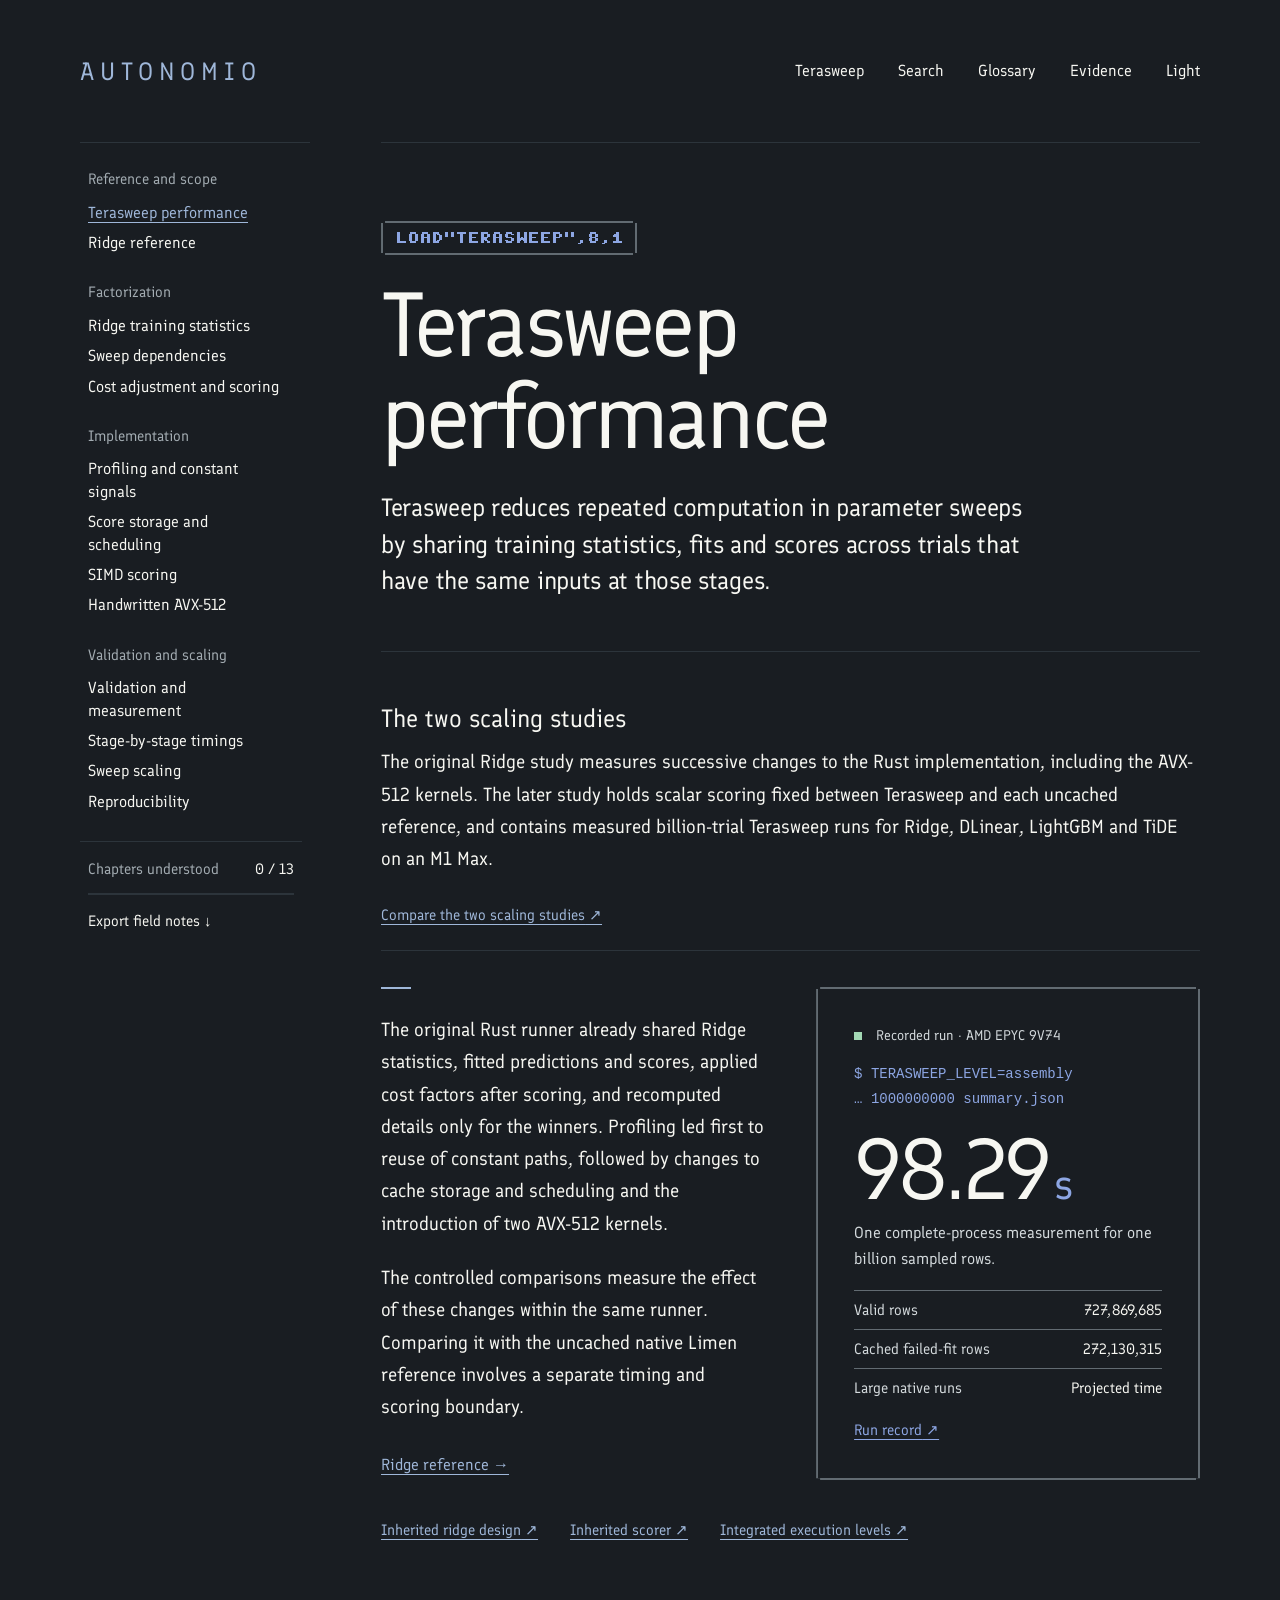
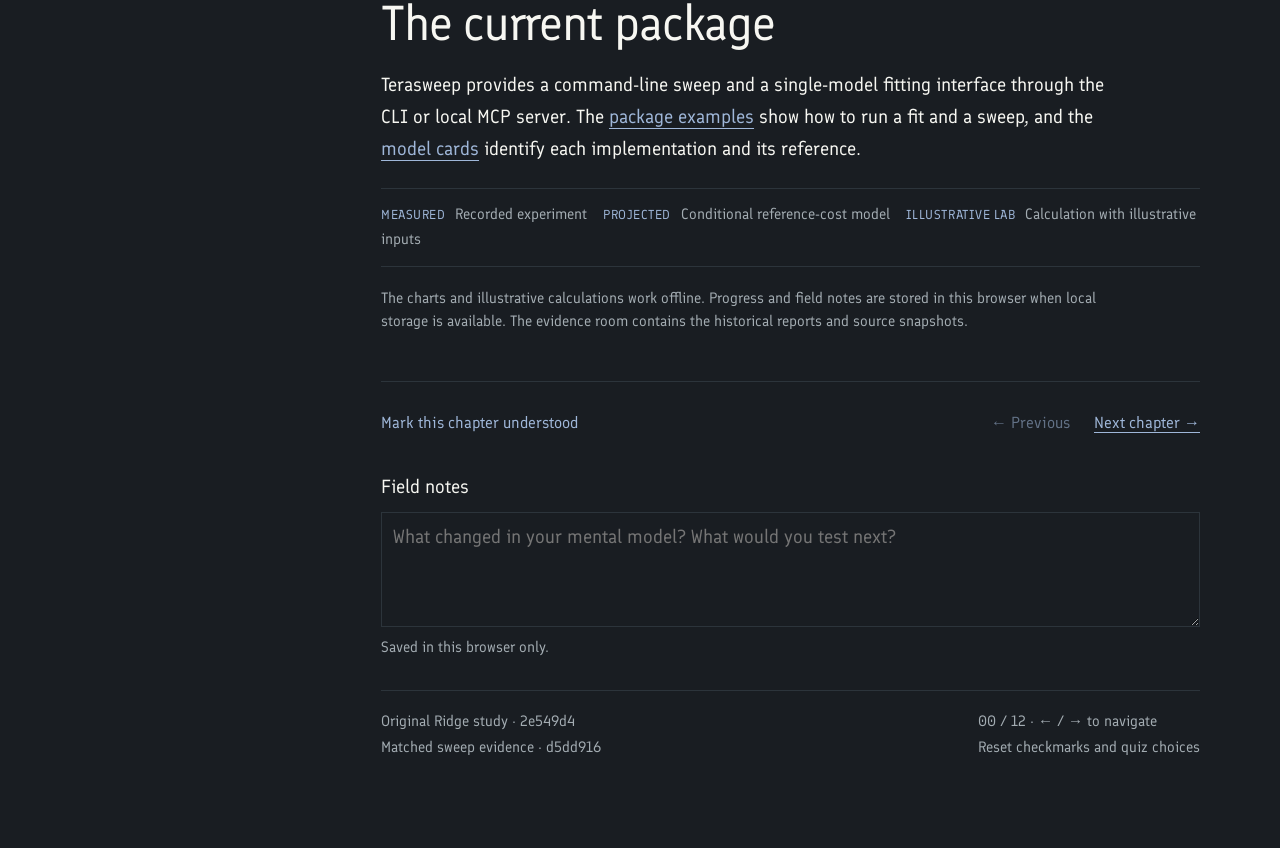
==== commit a104aefd: "docs: connect the course to current Terasweep usage" ====
--- a/docs/masterclass/index.html
+++ b/docs/masterclass/index.html
@@ -496,7 +496,7 @@
 <div class="course-layout wrap">
 <button type="button" class="mobile-menu" id="menu-btn" aria-expanded="false" aria-controls="sidebar">Chapters <span aria-hidden="true">↓</span></button>
 <aside class="sidebar" id="sidebar" aria-label="Course navigation">
-  <nav aria-label="Chapters"><div class="nav-group">The contract</div><a class="nav-item" href="#brief" data-go="brief"><span>The investigation</span><span class="nav-done" aria-hidden="true"></span></a><a class="nav-item" href="#reference" data-go="reference"><span>Protect the reference</span><span class="nav-done" aria-hidden="true"></span></a><div class="nav-group">Remove work</div><a class="nav-item" href="#model" data-go="model"><span>Factor the model</span><span class="nav-done" aria-hidden="true"></span></a><a class="nav-item" href="#sweep" data-go="sweep"><span>Factor the sweep</span><span class="nav-done" aria-hidden="true"></span></a><a class="nav-item" href="#scorer" data-go="scorer"><span>Factor the scorer</span><span class="nav-done" aria-hidden="true"></span></a><a class="nav-item" href="#profile" data-go="profile"><span>Follow the profile</span><span class="nav-done" aria-hidden="true"></span></a><a class="nav-item" href="#cache" data-go="cache"><span>Redesign the cache</span><span class="nav-done" aria-hidden="true"></span></a><div class="nav-group">Execute what remains</div><a class="nav-item" href="#simd" data-go="simd"><span>Choose the SIMD axis</span><span class="nav-done" aria-hidden="true"></span></a><a class="nav-item" href="#assembly" data-go="assembly"><span>Write the instructions</span><span class="nav-done" aria-hidden="true"></span></a><div class="nav-group">Prove & reproduce</div><a class="nav-item" href="#evidence" data-go="evidence"><span>Prove the claim</span><span class="nav-done" aria-hidden="true"></span></a><a class="nav-item" href="#funnel" data-go="funnel"><span>The reverse funnel</span><span class="nav-done" aria-hidden="true"></span></a><a class="nav-item" href="#scale" data-go="scale"><span>Scale to one billion</span><span class="nav-done" aria-hidden="true"></span></a><a class="nav-item" href="#reproduce" data-go="reproduce"><span>Reproduce the results</span><span class="nav-done" aria-hidden="true"></span></a></nav>
+  <nav aria-label="Chapters"><div class="nav-group">Reference and scope</div><a class="nav-item" href="#brief" data-go="brief"><span>Terasweep performance</span><span class="nav-done" aria-hidden="true"></span></a><a class="nav-item" href="#reference" data-go="reference"><span>Ridge reference</span><span class="nav-done" aria-hidden="true"></span></a><div class="nav-group">Factorization</div><a class="nav-item" href="#model" data-go="model"><span>Ridge training statistics</span><span class="nav-done" aria-hidden="true"></span></a><a class="nav-item" href="#sweep" data-go="sweep"><span>Sweep dependencies</span><span class="nav-done" aria-hidden="true"></span></a><a class="nav-item" href="#scorer" data-go="scorer"><span>Cost adjustment and scoring</span><span class="nav-done" aria-hidden="true"></span></a><div class="nav-group">Implementation</div><a class="nav-item" href="#profile" data-go="profile"><span>Profiling and constant signals</span><span class="nav-done" aria-hidden="true"></span></a><a class="nav-item" href="#cache" data-go="cache"><span>Score storage and scheduling</span><span class="nav-done" aria-hidden="true"></span></a><a class="nav-item" href="#simd" data-go="simd"><span>SIMD scoring</span><span class="nav-done" aria-hidden="true"></span></a><a class="nav-item" href="#assembly" data-go="assembly"><span>Handwritten AVX-512</span><span class="nav-done" aria-hidden="true"></span></a><div class="nav-group">Validation and scaling</div><a class="nav-item" href="#evidence" data-go="evidence"><span>Validation and measurement</span><span class="nav-done" aria-hidden="true"></span></a><a class="nav-item" href="#funnel" data-go="funnel"><span>Stage-by-stage timings</span><span class="nav-done" aria-hidden="true"></span></a><a class="nav-item" href="#scale" data-go="scale"><span>Sweep scaling</span><span class="nav-done" aria-hidden="true"></span></a><a class="nav-item" href="#reproduce" data-go="reproduce"><span>Reproducibility</span><span class="nav-done" aria-hidden="true"></span></a></nav>
   <div class="progress-card">
     <div class="progress-label"><span>Chapters understood</span><strong id="progress-count">0 / 13</strong></div>
     <div class="progress-track" aria-hidden="true"><div id="progress-fill"></div></div>
@@ -505,108 +505,287 @@
 </aside>
 <main id="main">
 <noscript><p class="noscript">The lessons are available below. Enable JavaScript to use the labs, evidence room and notes.</p></noscript>
-<div class="course-inner"><section class="lesson active" id="brief" aria-labelledby="brief-title"><header class="chapter-header"><p class="course-load"><span class="sr-only">Load Terasweep, 8, 1</span><svg xmlns="http://www.w3.org/2000/svg" viewBox="0 0 152 8" width="228" height="12" aria-hidden="true" focusable="false" shape-rendering="crispEdges"><path fill="currentColor" d="M0 0m1 0h2v6h-2zm0 6h6v1h-6zM8 0m2 0h4v1h-4zm-1 1h2v5h-2zm4 0h2v5h-2zm-3 5h4v1h-4zM16 0m2 0h4v1h-4zm-1 1h2v2h-2zm4 0h2v2h-2zm-4 2h6v1h-6zm0 1h2v3h-2zm4 0h2v3h-2zM24 0m1 0h4v1h-4zm0 1h2v5h-2zm3 0h2v1h-2zm1 1h2v3h-2zm-1 3h2v1h-2zm-3 1h4v1h-4zM32 0m1 0h2v3h-2zm4 0h2v3h-2zM40 0m1 0h6v1h-6zm2 1h2v6h-2zM48 0m1 0h6v1h-6zm0 1h2v2h-2zm0 2h5v1h-5zm0 1h2v2h-2zm0 2h6v1h-6zM56 0m1 0h5v1h-5zm0 1h2v2h-2zm4 0h2v2h-2zm-4 2h5v1h-5zm0 1h4v1h-4zm0 1h2v2h-2zm3 0h2v1h-2zm1 1h2v1h-2zM64 0m2 0h4v1h-4zm-1 1h2v2h-2zm4 0h2v2h-2zm-4 2h6v1h-6zm0 1h2v3h-2zm4 0h2v3h-2zM72 0m2 0h4v1h-4zm-1 1h2v2h-2zm4 0h2v1h-2zm-3 2h4v1h-4zm3 1h2v2h-2zm-4 1h2v1h-2zm1 1h4v1h-4zM80 0m1 0h2v4h-2zm5 0h2v4h-2zm-2 3h1v1h-1zm-3 1h7v1h-7zm0 1h3v1h-3zm4 0h3v1h-3zm-4 1h2v1h-2zm5 0h2v1h-2zM88 0m1 0h6v1h-6zm0 1h2v2h-2zm0 2h5v1h-5zm0 1h2v2h-2zm0 2h6v1h-6zM96 0m1 0h6v1h-6zm0 1h2v2h-2zm0 2h5v1h-5zm0 1h2v2h-2zm0 2h6v1h-6zM104 0m1 0h5v1h-5zm0 1h2v2h-2zm4 0h2v2h-2zm-4 2h5v1h-5zm0 1h2v3h-2zM112 0m1 0h2v3h-2zm4 0h2v3h-2zM120 0m3 5h2v2h-2zm-1 2h2v1h-2zM128 0m2 0h4v1h-4zm-1 1h2v2h-2zm4 0h2v2h-2zm-3 2h4v1h-4zm-1 1h2v2h-2zm4 0h2v2h-2zm-3 2h4v1h-4zM136 0m3 5h2v2h-2zm-1 2h2v1h-2zM144 0m3 0h2v1h-2zm-1 1h3v1h-3zm-1 1h4v1h-4zm2 1h2v3h-2zm-2 3h6v1h-6z"/></svg></p><h1 id="brief-title" tabindex="-1">Make the work<br><em>disappear.</em></h1><p class="lead">Learn how Terasweep reuses model fits and scores. Follow the original Ridge investigation from its reference to a billion-trial experiment, then see the shared sweep applied to four models.</p></header><div class="lesson-body">
-<div class="callout"><strong>Start with the two studies.</strong><p>The original Ridge investigation measures the effect of each optimization, including AVX-512. The later matched sweep benchmarks use the same scalar scorer for each model and its reference. Ridge, DLinear, LightGBM, and TiDE each ran one billion sampled trials on an M1 Max.</p><button type="button" class="ref" data-go="scale">Compare the two scaling studies<span aria-hidden="true"> ↗</span></button></div>
+<div class="course-inner"><section class="lesson active" id="brief" aria-labelledby="brief-title"><header class="chapter-header"><p class="course-load"><span class="sr-only">Load Terasweep, 8, 1</span><svg xmlns="http://www.w3.org/2000/svg" viewBox="0 0 152 8" width="228" height="12" aria-hidden="true" focusable="false" shape-rendering="crispEdges"><path fill="currentColor" d="M0 0m1 0h2v6h-2zm0 6h6v1h-6zM8 0m2 0h4v1h-4zm-1 1h2v5h-2zm4 0h2v5h-2zm-3 5h4v1h-4zM16 0m2 0h4v1h-4zm-1 1h2v2h-2zm4 0h2v2h-2zm-4 2h6v1h-6zm0 1h2v3h-2zm4 0h2v3h-2zM24 0m1 0h4v1h-4zm0 1h2v5h-2zm3 0h2v1h-2zm1 1h2v3h-2zm-1 3h2v1h-2zm-3 1h4v1h-4zM32 0m1 0h2v3h-2zm4 0h2v3h-2zM40 0m1 0h6v1h-6zm2 1h2v6h-2zM48 0m1 0h6v1h-6zm0 1h2v2h-2zm0 2h5v1h-5zm0 1h2v2h-2zm0 2h6v1h-6zM56 0m1 0h5v1h-5zm0 1h2v2h-2zm4 0h2v2h-2zm-4 2h5v1h-5zm0 1h4v1h-4zm0 1h2v2h-2zm3 0h2v1h-2zm1 1h2v1h-2zM64 0m2 0h4v1h-4zm-1 1h2v2h-2zm4 0h2v2h-2zm-4 2h6v1h-6zm0 1h2v3h-2zm4 0h2v3h-2zM72 0m2 0h4v1h-4zm-1 1h2v2h-2zm4 0h2v1h-2zm-3 2h4v1h-4zm3 1h2v2h-2zm-4 1h2v1h-2zm1 1h4v1h-4zM80 0m1 0h2v4h-2zm5 0h2v4h-2zm-2 3h1v1h-1zm-3 1h7v1h-7zm0 1h3v1h-3zm4 0h3v1h-3zm-4 1h2v1h-2zm5 0h2v1h-2zM88 0m1 0h6v1h-6zm0 1h2v2h-2zm0 2h5v1h-5zm0 1h2v2h-2zm0 2h6v1h-6zM96 0m1 0h6v1h-6zm0 1h2v2h-2zm0 2h5v1h-5zm0 1h2v2h-2zm0 2h6v1h-6zM104 0m1 0h5v1h-5zm0 1h2v2h-2zm4 0h2v2h-2zm-4 2h5v1h-5zm0 1h2v3h-2zM112 0m1 0h2v3h-2zm4 0h2v3h-2zM120 0m3 5h2v2h-2zm-1 2h2v1h-2zM128 0m2 0h4v1h-4zm-1 1h2v2h-2zm4 0h2v2h-2zm-3 2h4v1h-4zm-1 1h2v2h-2zm4 0h2v2h-2zm-3 2h4v1h-4zM136 0m3 5h2v2h-2zm-1 2h2v1h-2zM144 0m3 0h2v1h-2zm-1 1h3v1h-3zm-1 1h4v1h-4zm2 1h2v3h-2zm-2 3h6v1h-6z"/></svg></p><h1 id="brief-title" tabindex="-1">Terasweep performance</h1><p class="lead">Terasweep reduces repeated computation in parameter sweeps by sharing training statistics, fits and scores across trials that have the same inputs at those stages.</p></header><div class="lesson-body"><div class="callout"><strong>The two scaling studies</strong>
+<p>The original Ridge study measures successive changes to the Rust implementation, including the AVX-512 kernels. The later study holds scalar scoring fixed between Terasweep and each uncached reference, and contains measured billion-trial Terasweep runs for Ridge, DLinear, LightGBM and TiDE on an M1 Max.</p><button class="ref" data-go="scale" type="button">Compare the two scaling studies<span aria-hidden="true"> ↗</span></button></div>
 <div class="hero-grid">
- <div><div class="hero-rule"></div><p class="hero-line">The fastest instruction is the one<br>your architecture no longer needs.</p>
- <p>We began with a small Rust repository that already knew a powerful trick: an experiment row is not an indivisible unit of computation. We ended with an integrated pipeline, a preserved reference, a complete scaling study, and a Git-backed evidence trail.</p>
- <p>This is the whole journey, including the misleading comparisons, the underfilled vector lanes, the hardware changes, and the final handoff. The achievement is not one multiplier. It is learning which work to remove, which work to accelerate, and which claims the measurements can support.</p>
- <button class="primary" data-go="reference">Enter the investigation <span>→</span></button></div>
- <div class="hero-terminal" aria-label="Recorded billion-row execution summary"><div class="terminal-head"><span class="live-dot"></span> RECORDED RUN · AMD EPYC 9V74</div><div class="terminal-command">$ TERASWEEP_LEVEL=assembly<br><span>  … 1000000000 summary.json</span></div><div class="hero-number">98.29<span>s</span></div><p class="muted">One billion sampled rows. Complete process.<br>One measured run. Not one billion independent fits.</p><div class="terminal-line"><span>Valid rows</span><strong>727,869,685</strong></div><div class="terminal-line"><span>Cached failed-fit rows</span><strong>272,130,315</strong></div><div class="terminal-line"><span>Native large-run timings</span><strong>Projected, not executed</strong></div><button class="ref" type="button" data-source="scaling" data-lines="44-54">Inspect the run and its limits<span aria-hidden="true"> ↗</span></button></div>
+<div>
+<div class="hero-rule"></div>
+<p>The original Rust runner already shared Ridge statistics, fitted predictions and scores, applied cost factors after scoring, and recomputed details only for the winners. Profiling led first to reuse of constant paths, followed by changes to cache storage and scheduling and the introduction of two AVX-512 kernels.</p>
+<p>The controlled comparisons measure the effect of these changes within the same runner. Comparing it with the uncached native Limen reference involves a separate timing and scoring boundary.</p>
+<button class="primary" data-go="reference">Ridge reference →</button>
 </div>
-<div class="section-divider"><span>01 / THE LEARNING CONTRACT</span></div>
-<div class="card-grid three"><article class="card"><span class="card-index">UNDERSTAND</span><h3>Factor the dependency graph.</h3><p>Separate fixed-data work, model work, signal-path work, and cost work. Share results only when the inputs that determine them are identical.</p></article><article class="card"><span class="card-index">EXPERIMENT</span><h3>Choose the right SIMD axis.</h3><p>Pack independent score jobs into lanes, preserve time order, and see why wider vectors initially failed to improve throughput.</p></article><article class="card"><span class="card-index">DEFEND</span><h3>Make the denominator visible.</h3><p>Distinguish a kernel gain, a complete-process gain, and a native-reference projection. Do not manufacture a cumulative ratio across experiments.</p></article></div>
-<div class="callout"><strong>What was inherited, and what was added?</strong><p>The original Terasweep already contained shared ridge statistics, fitted-prediction reuse, score caching, factored cost arithmetic, and winner-only detail reporting. This investigation added the minimal native Limen Ridge SFD, controlled comparisons, profiling, the constant-signal shortcut, compact cache/scheduling, Rust AVX-512 intrinsics, an authored assembly kernel, validation, scaling experiments, and the evidence handoff.</p><button class="ref" type="button" data-source="original-ridge" data-lines="">Inherited ridge design<span aria-hidden="true"> ↗</span></button><button class="ref" type="button" data-source="original-results" data-lines="">Inherited scorer<span aria-hidden="true"> ↗</span></button><button class="ref" type="button" data-source="pipeline-doc" data-lines="">Integrated execution levels<span aria-hidden="true"> ↗</span></button></div>
-<h2>The route through the investigation</h2>
-<div class="timeline">
- <div><span>BEFORE THE SESSION</span><h3>A factorized Rust runner already exists.</h3><p>The preserved baseline becomes the control, not a blank slate. Other model modules exist, but the measured story here is ridge.</p></div>
- <div><span>REFERENCE FIRST</span><h3>Native Limen must stay native.</h3><p>A fresh sklearn Ridge estimator for each call. No Terasweep cache transplanted into Limen. The small matched run exposes both a speed difference and backtest-semantic differences.</p></div>
- <div><span>PROFILE → REMOVE → VECTORIZE</span><h3>The scorer, not Cholesky, dominates.</h3><p>93.1% of first-million score misses yield constant signals. Eliminating those scans changes the problem before any new SIMD is written.</p></div>
- <div><span>INTEGRATE → SCALE → PRESERVE</span><h3>From standalone kernels to a real pipeline.</h3><p>Rust intrinsics and assembly share one runner. The 100k–1b study reveals cache saturation. The original and optimized implementations, raw outputs, and replay instructions are committed together.</p></div>
+<div aria-label="Recorded billion-row execution summary" class="hero-terminal">
+<div class="terminal-head"><span class="live-dot"></span> Recorded run · AMD EPYC 9V74</div>
+<div class="terminal-command">$ TERASWEEP_LEVEL=assembly<br/><span>  … 1000000000 summary.json</span></div>
+<div class="hero-number">98.29<span>s</span></div>
+<p class="muted">One complete-process measurement for one billion sampled rows.</p>
+<div class="terminal-line"><span>Valid rows</span><strong>727,869,685</strong></div>
+<div class="terminal-line"><span>Cached failed-fit rows</span><strong>272,130,315</strong></div>
+<div class="terminal-line"><span>Large native runs</span><strong>Projected time</strong></div><button class="ref" data-lines="44-54" data-source="scaling" type="button">Run record<span aria-hidden="true"> ↗</span></button></div>
 </div>
-<div class="legend-card"><span class="badge measured">MEASURED</span> Recorded experiment <span class="badge projected">PROJECTED</span> Conditional reference-cost model <span class="badge teaching">ILLUSTRATIVE LAB</span> Browser illustration, never benchmark evidence</div>
-<p class="fine">All calculations and charts in the lesson are offline. No benchmark executes when you move a slider. Learning progress and notes stay in this browser when local storage is available. Evidence buttons open the retained reports or source snapshots; older reports keep their original limitations and deployment status.</p>
-</div></section><section class="lesson " id="reference" aria-labelledby="reference-title"><header class="chapter-header"><h1 id="reference-title" tabindex="-1">A reference you<br>can <em>trust.</em></h1><p class="lead">Match the model, inputs, and metric contract before interpreting a speed ratio. This chapter starts with the original Ridge reference.</p></header><div class="lesson-body">
-<div class="split"><div><h2>Fresh estimator. Every time.</h2><p>The merged Limen Ridge SFD delegates fitting and prediction to <code>sklearn.linear_model.Ridge</code>. Its train method constructs a new estimator and calls <code>fit</code>. In the native UEL path, preparation and the model execute again for every experiment row.</p><p>Changing only a fee does not cause the native reference to reuse the previous fit. That redundancy is precisely what the Terasweep sweep architecture can eliminate.</p><button class="ref" type="button" data-source="handoff" data-lines="">Pinned reference and source identity<span aria-hidden="true"> ↗</span></button><button class="ref" type="button" data-source="funnel" data-lines="59-74">Native execution contract<span aria-hidden="true"> ↗</span></button></div><div class="code-card"><div class="code-title">LIMEN · PINNED REFERENCE BEHAVIOR</div><pre><code>self.model = _ridge(params)
+<div class="small-buttons">
+<button class="ref" data-lines="" data-source="original-ridge" type="button">Inherited ridge design<span aria-hidden="true"> ↗</span></button><button class="ref" data-lines="" data-source="original-results" type="button">Inherited scorer<span aria-hidden="true"> ↗</span></button><button class="ref" data-lines="" data-source="pipeline-doc" type="button">Integrated execution levels<span aria-hidden="true"> ↗</span></button>
+</div>
+<h2>The current package</h2>
+<p>Terasweep provides a command-line sweep and a single-model fitting interface through the CLI or local MCP server. The <a href="https://github.com/autonomio/Terasweep#examples">package examples</a> show how to run a fit and a sweep, and the <a href="https://github.com/autonomio/Terasweep#model-cards">model cards</a> identify each implementation and its reference.</p>
+<div class="legend-card"><span class="badge measured">MEASURED</span> Recorded experiment <span class="badge projected">PROJECTED</span> Conditional reference-cost model <span class="badge teaching">ILLUSTRATIVE LAB</span> Calculation with illustrative inputs</div>
+<p class="fine">The charts and illustrative calculations work offline. Progress and field notes are stored in this browser when local storage is available. The evidence room contains the historical reports and source snapshots.</p>
+</div></section><section class="lesson " id="reference" aria-labelledby="reference-title"><header class="chapter-header"><h1 id="reference-title" tabindex="-1">Ridge reference</h1><p class="lead">The original comparison pairs a native Limen Ridge reference with a factorized Rust runner. Its timing and prediction results are interpretable at the boundaries held in common by the two programs.</p></header><div class="lesson-body"><div class="split">
+<div>
+<h2>Native Limen fitting</h2>
+<p>The merged Limen Ridge SFD delegates fitting and prediction to <code>sklearn.linear_model.Ridge</code>. Its training method constructs a fresh estimator and calls <code>fit</code>. The native UEL path repeats both preparation and model execution for each experiment row.</p>
+<p>A row that differs only in its fee consequently invokes another fit in Limen, whereas Terasweep can reuse the fitted predictions.</p><button class="ref" data-lines="" data-source="handoff" type="button">Pinned reference and source identity<span aria-hidden="true"> ↗</span></button><button class="ref" data-lines="59-74" data-source="funnel" type="button">Native execution contract<span aria-hidden="true"> ↗</span></button></div>
+<div class="code-card">
+<div class="code-title">LIMEN · PINNED REFERENCE BEHAVIOR</div><pre><code>self.model = _ridge(params)
 self.model.fit(data['x_train'], data['y_train'])
 
 # _ridge constructs sklearn.linear_model.Ridge.
-# No cross-trial fit or prediction cache.</code></pre><p class="fine">Limen merge commit <code>44eff3b2</code>, PR #826. The wrapper is minimal; native preparation, metrics, Trainer and Sensor remain Limen responsibilities.</p></div></div>
-<div class="stat-strip"><div><strong>1,014</strong><span>native fit calls in the matched grid</span></div><div><strong>6</strong><span>unique model configurations</span></div><div><strong>169</strong><span>fee × slippage combinations per model</span></div></div>
-<h2>Same parameters do not mean the same work boundary.</h2>
-<div class="flow-contract"><div><b>Native CLI / UEL</b><span>raw input → prepare → fresh sklearn fit → predict → native metrics → full round artifacts</span></div><div><b>Terasweep</b><span>prepared matrices → shared statistics → cached fits → cached/factored scores → winner summary</span></div></div>
-<p>A native-relative <em>application</em> comparison is useful, but it is not a pure Python-versus-Rust, solver-versus-solver, or equal-output benchmark. The original Rust internal timer includes statistics, fit/predict precomputation, the sampled loop and winner details; it excludes input loading and price-statistics preparation. Whole-process timings avoid dividing those unlike sub-timers.</p><button class="ref" type="button" data-source="initial" data-lines="">The first comparison and timing boundary<span aria-hidden="true"> ↗</span></button><button class="ref" type="button" data-source="original-sweep" data-lines="">Read the actual timer<span aria-hidden="true"> ↗</span></button>
-<div class="callout warning"><strong>Economic equivalence was not established.</strong><p>Terasweep uses entry-bar open-to-close returns and its existing multiplicative cost factors. Current native Limen uses its own entry and fees-on-notional convention. Rounded MAE and aggregate signal rates can match while return accounting differs. We preserved the original Rust contract instead of silently rewriting the reference.</p><button class="ref" type="button" data-source="initial" data-lines="">The observed return mismatch<span aria-hidden="true"> ↗</span></button><button class="ref" type="button" data-source="funnel" data-lines="173-200">Numerical agreement ≠ backtest parity<span aria-hidden="true"> ↗</span></button></div>
+# No cross-trial fit or prediction cache.</code></pre><p class="fine">The wrapper was merged in Limen commit <code>44eff3b2</code> (PR #826). Preparation, metrics, Trainer and Sensor remain part of Limen’s native path.</p></div></div>
+<div class="stat-strip">
+<div><strong>1,014</strong><span>native fit calls in the matched grid</span></div>
+<div><strong>6</strong><span>unique model configurations</span></div>
+<div><strong>169</strong><span>fee × slippage combinations per model</span></div></div>
+<h2>Input, timing and output boundaries</h2>
+<div class="flow-contract">
+<div><b>Native CLI / UEL</b><span>raw input → prepare → fresh sklearn fit → predict → native metrics → full round artifacts</span></div>
+<div><b>Terasweep</b><span>prepared matrices → shared statistics → cached fits → cached/factored scores → winner summary</span></div></div>
+<p>The native CLI and Rust runner perform different preparation and produce different outputs, so a whole-process ratio compares the applications under those respective contracts. The original Rust internal timer includes statistics, fit and prediction precomputation, the sampled loop and winner details, and excludes input loading and price-statistics preparation.</p><button class="ref" data-lines="" data-source="initial" type="button">The first comparison and timing boundary<span aria-hidden="true"> ↗</span></button><button class="ref" data-lines="" data-source="original-sweep" type="button">Read the actual timer<span aria-hidden="true"> ↗</span></button>
+<div class="callout warning"><strong>Return-accounting difference</strong>
+<p>Terasweep uses entry-bar open-to-close returns and multiplicative cost factors. Current native Limen uses a different entry convention and charges fees on notional. Rounded MAE and aggregate signal rates can therefore agree while returns differ. The Rust comparison retains the original scoring contract.</p><button class="ref" data-lines="" data-source="initial" type="button">The observed return mismatch<span aria-hidden="true"> ↗</span></button><button class="ref" data-lines="173-200" data-source="funnel" type="button">Prediction and backtest comparison<span aria-hidden="true"> ↗</span></button></div>
 <h2>Matched references for the four-model runner</h2>
-<p>Use the model cards to see how predictions are checked against Limen Ridge, Limen DLinear, official LightGBM, and Google Research TiDE. The later matched sweep calibration refits the reference model on every trial and uses Terasweep's scalar scorer on both paths. This holds the scoring contract fixed while testing the benefit of shared fits and scores. <a href="https://github.com/autonomio/Terasweep/blob/d5dd91675e647e38dd2f6f209e68eaa71e27c1ab/docs/research/model-reference-parity.md">Model reference audit</a> · <a href="https://github.com/autonomio/Terasweep/blob/d5dd91675e647e38dd2f6f209e68eaa71e27c1ab/benchmarks/sweep-scaling/README.md">Matched sweep method</a></p>
+<p>The four-model audit compares model predictions with Limen Ridge, Limen DLinear, official LightGBM and Google Research TiDE. Its matched sweep refits the reference on every trial and applies the same Terasweep scalar scorer on both paths, so the timing comparison holds the scoring contract fixed. <a href="https://github.com/autonomio/Terasweep/blob/d5dd91675e647e38dd2f6f209e68eaa71e27c1ab/docs/research/model-reference-parity.md">Model reference audit</a> · <a href="https://github.com/autonomio/Terasweep/blob/d5dd91675e647e38dd2f6f209e68eaa71e27c1ab/benchmarks/sweep-scaling/README.md">Matched sweep method</a></p>
 <h2>Three workloads in the original Ridge investigation</h2>
-<div class="lab" id="workload-lab"><div class="lab-heading"><span class="eyebrow">EXPERIMENT MAP</span><span class="badge measured">RECORDED INPUTS</span></div><div class="segmented" id="workload-tabs"><button data-workload="six" class="selected">Initial six cases</button><button data-workload="grid">Native matched grid</button><button data-workload="original">Original scaling sweep</button></div><div id="workload-content" class="workload-detail"></div></div>
-<p>Different hosts also appear at different stages: M1 Max for the early local work; an AMD EPYC guest for the first AVX-512 prototype; an Intel 8573C guest for the handwritten-kernel experiment; an Intel 8370C guest for integration; and an AMD EPYC 9V74 guest for scaling. Each report identifies its host. None of those host-to-host changes is an optimization gain.</p><button class="ref" type="button" data-source="kernel" data-lines="">Prototype scope<span aria-hidden="true"> ↗</span></button><button class="ref" type="button" data-source="assembly-report" data-lines="63-75">Standalone hardware record<span aria-hidden="true"> ↗</span></button><button class="ref" type="button" data-source="funnel" data-lines="223-237">Integrated hardware record<span aria-hidden="true"> ↗</span></button><button class="ref" type="button" data-source="scaling" data-lines="1-17">Scaling controls<span aria-hidden="true"> ↗</span></button>
-<div class="checkpoint" data-correct="1"><div class="eyebrow">CHECK YOUR MODEL</div><h3>What does “six unique model configurations” tell you about native Limen’s 1,014-row grid?</h3><div class="quiz-options"><button type="button" data-choice="0">It performs only six fits.</button><button type="button" data-choice="1">It performs 1,014 fits; six parameter sets are repeatedly fitted.</button><button type="button" data-choice="2">It caches the six models automatically.</button></div><p class="quiz-feedback" role="status" hidden>Correct distinction: parameter identity is not call count. The uncached native loop fits every row. Cached Terasweep can fit each distinct training key once.</p></div>
-</div></section><section class="lesson " id="model" aria-labelledby="model-title"><header class="chapter-header"><h1 id="model-title" tabindex="-1">Shrink the repeated<br><em>mathematics.</em></h1><p class="lead">Start with the ridge objective, not the estimator API. Identify the terms that do not change when the model parameters change.</p></header><div class="lesson-body">
-<div class="equation big">min<sub>w,b</sub> ‖y − Xw − b1‖² + α‖w‖²</div>
-<p>Let <strong>n</strong> be training rows, <strong>d</strong> features, and <strong>m</strong> test rows. Without an intercept, the normal equations are <code>(XᵀX + αI)w = Xᵀy</code>. The dependence on the full training data is concentrated in two objects:</p>
-<div class="equation-pair"><div><span>GRAM MATRIX</span><strong>G = XᵀX</strong><small>d × d values</small></div><div><span>RIGHT-HAND SIDE</span><strong>h = Xᵀy</strong><small>d values</small></div></div>
-<p>For a new regularization strength, solve <code>(G + αI)w = h</code>. Neither <code>G</code> nor <code>h</code> changes with α. Terasweep computes them once, not once per logical sweep row. This was already present in the inherited implementation.</p><button class="ref" type="button" data-source="original-ridge" data-lines="252-383">precompute_stats and fit_from_stats<span aria-hidden="true"> ↗</span></button>
-<details><summary>Derive the intercept path</summary><div class="detail-body"><p>Center the data: <code>Xc = X − 1x̄ᵀ</code> and <code>yc = y − ȳ1</code>. Form <code>Gc = XcᵀXc</code> and <code>hc = Xcᵀyc</code>. Solve <code>(Gc + αI)w = hc</code>, then recover <code>b = ȳ − x̄ᵀw</code>. The original code retains both raw and centered statistics and accumulates only the lower triangle before mirroring it for the solve.</p><p>The intercept is not penalized in this formulation. Changing the intercept setting chooses the relevant statistics; it does not require re-reading the training data for every trial.</p></div></details>
-<div class="split"><div><h2>A 55-feature problem remains a 55-feature problem.</h2><p>The original training matrix is <strong>4,136 × 55</strong>. Its repeated solve is a <strong>55 × 55</strong> system. One FP64 Gram matrix contains 24,200 bytes, calculated as <code>55 × 55 × 8</code>. No feature is discarded.</p><p>Cholesky produces <code>A = LLᵀ</code>; forward and backward substitution solve the system. The code does not explicitly invert the matrix. It still performs a distinct Cholesky solve for each training key—there is no shared eigendecomposition across all α values in this implementation.</p></div><div class="card"><span class="card-index">THE REUSE BOUNDARY</span><h3>Fixed X and y.</h3><p>A different feature set, scaler, split, window, target or dataset changes the statistics. Reuse is justified by dependencies, not resemblance.</p><p>The code’s <code>solver_eps</code> tests a Cholesky pivot. It is not sklearn’s iterative-solver <code>tol</code>. A failed solve is cached as a failed configuration, not converted to a successful model.</p><button class="ref" type="button" data-source="original-ridge" data-lines="400-445">The in-place Cholesky loop<span aria-hidden="true"> ↗</span></button></div></div>
-<div class="lab" id="ridge-lab"><div class="lab-heading"><span class="eyebrow">LAB / REGULARIZATION WITHOUT REBUILDING G</span><span class="badge teaching">ILLUSTRATIVE FIXTURE</span></div><p class="fine">Eight illustrative (x, y) pairs; one feature. This browser calculation is not market data or a performance measurement.</p><div class="control-row"><label>log₁₀ α <input id="ridge-alpha" type="range" min="-3" max="3" step="0.05" value="0"></label><label class="check-label"><input id="ridge-intercept" type="checkbox" checked> Fit intercept</label></div><div class="lab-split"><div id="ridge-chart"></div><div><div class="metric-grid" id="ridge-metrics"></div><p id="ridge-explanation" class="fine"></p></div></div></div>
-<h2>Predictions are another reusable intermediate.</h2><p>Once a fit succeeds, the original code computes predictions and MAE in a single pass, storing them under <code>(alpha.to_bits(), fit_intercept, solver_eps.to_bits())</code>. A fee or threshold change cannot change those predictions.</p>
-<div class="equation">O(nd²) + O(Ud³) + O(Umd)</div><p class="fine">Leading-order structural work for statistics, U distinct solves, and their test predictions. This is a complexity explanation, not a fitted timing model. It omits parsing, allocations, failure branches, scoring and reporting.</p>
-<div class="checkpoint" data-correct="2"><div class="eyebrow">CHECK YOUR MODEL</div><h3>You double the number of fee settings, keeping data and model parameters fixed. Which mathematical work must be repeated?</h3><div class="quiz-options"><button type="button" data-choice="0">The Gram matrix.</button><button type="button" data-choice="1">All coefficient fits.</button><button type="button" data-choice="2">Neither; fees belong downstream of fitting.</button></div><p class="quiz-feedback" role="status" hidden>The model objective and its sufficient statistics do not depend on the fee. Fee evaluation changes the scoring stage, not the fitted coefficients.</p></div>
-</div></section><section class="lesson " id="sweep" aria-labelledby="sweep-title"><header class="chapter-header"><h1 id="sweep-title" tabindex="-1">An experiment row<br>is not a <em>job.</em></h1><p class="lead">One requested row can share almost all its expensive work with thousands of other rows. Factor at the intermediate-result boundary, not only at the final-output boundary.</p></header><div class="lesson-body">
-<div class="lab" id="dependency-lab"><div class="lab-heading"><span class="eyebrow">LAB / WHAT DOES THIS PARAMETER INVALIDATE?</span><span class="badge teaching">DEPENDENCY MODEL</span></div><p>Choose a change. The highlighted stages must be reconsidered; upstream unaffected stages remain reusable.</p><div class="segmented" id="dep-controls"><button class="selected" data-dep="alpha">α / intercept / pivot</button><button data-dep="threshold">Rule / threshold</button><button data-dep="cost">Fee / slippage</button><button data-dep="data">Features / target / split</button></div><div id="dep-flow" class="dep-flow"></div><p id="dep-explain" class="lab-answer"></p></div>
-<h2>The original keys describe the actual dependencies.</h2>
-<div class="table-wrap"><table><thead><tr><th>Intermediate</th><th>Identity, with data fixed</th><th>Reused across</th></tr></thead><tbody><tr><td>Training statistics</td><td>Prepared X and y</td><td>All model and score settings</td></tr><tr><td>Fit, predictions, MAE</td><td>α, intercept, pivot cutoff</td><td>Rules, thresholds, fees, slippage</td></tr><tr><td>Base score</td><td>Training key, rule, threshold</td><td>Fees and slippage</td></tr><tr><td>Cost-adjusted row</td><td>Base score plus fee and slippage</td><td>Not globally memoized by the original runner</td></tr></tbody></table></div>
-<p>The full original scoring key deliberately excludes costs. That is not accidental omission: the inherited base-score statistics are designed so costs can be applied later. A complete-experiment cache would miss this sharing between different experiments.</p><button class="ref" type="button" data-source="original-ridge" data-lines="49-78">Training cache construction<span aria-hidden="true"> ↗</span></button><button class="ref" type="button" data-source="original-results" data-lines="49-73">ScoreKey and score_cached<span aria-hidden="true"> ↗</span></button>
-<div class="stat-strip"><div><strong>384 × 2 × 3</strong><span>2,304 configured training keys</span></div><div><strong>627</strong><span>failed under the original pivot contract</span></div><div><strong>1,677</strong><span>successful configured training keys</span></div></div>
-<h2>What a million rows really means.</h2><p>The canonical million-row sample contained <strong>728,102 valid rows</strong> and <strong>271,898 failed-fit rows</strong>. There were <strong>648,130 unique valid base-score keys</strong>. Training reuse was extensive, but only 79,972 valid rows reused a base score—about 11% of valid rows in that first million.</p><p>Do not let “cached sweep” suggest every row is cheap from the start. First encounters still cost work. Later chapters show what happens as the key space fills.</p><button class="ref" type="button" data-source="scaling" data-lines="95-115">Key coverage and failed-row accounting<span aria-hidden="true"> ↗</span></button>
-<div class="callout"><strong>The sampler is deterministic, not unique.</strong><p>SplitMix64 is seeded from the configured seed and a mixed row ID. An ID determines its parameters, which also lets the summary reconstruct a winner later. Sampling is with replacement. One billion requested rows is not one billion distinct configurations; the original configured Cartesian space contains 781,088,256 logical combinations, including failures.</p><button class="ref" type="button" data-source="original-ridge" data-lines="149-178">Parameter sampling<span aria-hidden="true"> ↗</span></button><button class="ref" type="button" data-source="scaling" data-lines="103-115">The configured-space ceiling<span aria-hidden="true"> ↗</span></button></div>
-<h2>Count failures honestly.</h2><p>Once a training key fails, downstream requests reuse that failure. They remain part of the requested-row total and failure count. Throughput expressed as <em>sampled rows per second</em> therefore includes these cheaper failed requests. Calling it <em>models trained per second</em> would change the meaning of the benchmark.</p>
-<div class="checkpoint" data-correct="0"><div class="eyebrow">CHECK YOUR MODEL</div><h3>Which key is sufficient for a base score under the inherited contract?</h3><div class="quiz-options"><button type="button" data-choice="0">Model + threshold + rule, with prices fixed.</button><button type="button" data-choice="1">Model + fee only.</button><button type="button" data-choice="2">The full experiment ID; nothing can be shared.</button></div><p class="quiz-feedback" role="status" hidden>The path depends on predictions, rule and threshold, with the price series fixed. Costs are applied to the retained path statistics afterward.</p></div>
-</div></section><section class="lesson " id="scorer" aria-labelledby="scorer-title"><header class="chapter-header"><h1 id="scorer-title" tabindex="-1">Price the path.<br>Don’t replay <em>the path.</em></h1><p class="lead">The original implementation does more than memoize. It derives compact statistics that support repeated fee/slippage evaluation without rescanning the bars.</p></header><div class="lesson-body">
-<h2>Separate the trading path from its costs.</h2><p>Predictions, a rule, and a threshold determine the shifted position path. The original scorer uses the previous bar’s prediction for the current position, subject to tradability. Entry, continuation and exit flags determine the gross return and cost category.</p><div class="equation">aₜ = 1 + rₜ<sup>gross</sup> &nbsp; · &nbsp; E<sub>gross</sub> = ∏ₜ aₜ</div>
-<p>Under <strong>Terasweep’s own cost convention</strong>, with fee <em>f</em> and slippage <em>s</em> expressed as fractions:</p><div class="equation-pair"><div><span>ENTRY MULTIPLIER</span><strong>u = (1 − f) / (1 + s)</strong></div><div><span>EXIT MULTIPLIER</span><strong>v = (1 − f)(1 − s)</strong></div></div><div class="equation">E<sub>net</sub> = E<sub>gross</sub> · u<sup>entries</sup> · v<sup>exits</sup></div>
-<p>A new cost pair changes a few arithmetic operations, not the whole time-series traversal. These equations are not a claim about current Limen’s different accounting.</p><button class="ref" type="button" data-source="original-results" data-lines="255-359">Base score and apply_costs<span aria-hidden="true"> ↗</span></button>
-<h2>Sharpe needs moments, not only compounded return.</h2><p>For each of four entry/exit categories, retain a count <code>n꜀</code>, a sum <code>S꜀ = Σaₜ</code>, and a squared sum <code>Q꜀ = Σaₜ²</code>. Their cost multipliers are <code>1, u, v, uv</code>. Since the net bar return is <code>k꜀aₜ − 1</code>:</p>
-<div class="equation">Σr<sup>net</sup> = Σ꜀ (k꜀S꜀ − n꜀)<br>Σ(r<sup>net</sup>)² = Σ꜀ (k꜀²Q꜀ − 2k꜀S꜀ + n꜀)</div>
-<p>Those two moments and the eligible-bar count give the mean and sample variance. The cost-adjustment stage operates over four categories. It does not require rebuilding the returns array for each fee setting.</p>
-<div class="lab" id="cost-lab"><div class="lab-heading"><span class="eyebrow">LAB / ONE PATH, MANY COSTS</span><span class="badge teaching">12-BAR ILLUSTRATIVE FIXTURE</span></div><p class="fine">Illustrative prices and signals; original Terasweep formulas. Not a benchmark or a trading recommendation. The active position is shifted by one bar.</p><div class="control-row"><label>Fee, bps <input id="fee" type="range" min="0" max="50" step="1" value="5"><output id="fee-out">5</output></label><label>Slippage, bps <input id="slip" type="range" min="0" max="50" step="1" value="5"><output id="slip-out">5</output></label></div><div id="path-strip" class="path-strip"></div><div class="table-wrap"><table><thead><tr><th>Category</th><th>Bars</th><th>Σa</th><th>Σa²</th><th>Cost factor</th></tr></thead><tbody id="cost-categories"></tbody></table></div><div id="cost-output" class="metric-grid four"></div><p id="cost-proof" class="fine"></p></div>
-<h2>Not every diagnostic belongs in every trial.</h2><p>These moments do not preserve an arbitrary drawdown path, rolling-return distribution, or trade-level quantile. Terasweep selects winners using the compact per-row metrics, then recomputes rich backtest details for the best return, best Sharpe and best MAE rows.</p><p>Three <em>report slots</em> need not mean three distinct winners. Selecting on rounded metrics also means ties must retain the original ordering. This is a summary-producing runner, not a replacement for full native per-trial artifact production.</p><button class="ref" type="button" data-source="original-ridge" data-lines="80-106">Winner-detail computation<span aria-hidden="true"> ↗</span></button><button class="ref" type="button" data-source="original-results" data-lines="118-175">Summary reduction<span aria-hidden="true"> ↗</span></button>
-<div class="checkpoint" data-correct="1"><div class="eyebrow">CHECK YOUR MODEL</div><h3>Can four category moments reconstruct arbitrary drawdown episodes?</h3><div class="quiz-options"><button type="button" data-choice="0">Yes, all time order is preserved in the sums.</button><button type="button" data-choice="1">No; detailed path-dependent reporting needs more information.</button><button type="button" data-choice="2">Only if fees are zero.</button></div><p class="quiz-feedback" role="status" hidden>The aggregate moments lose temporal ordering. The runner performs the richer path calculation for selected rows after the sweep rather than pretending the compact score contains every diagnostic.</p></div>
-</div></section><section class="lesson " id="profile" aria-labelledby="profile-title"><header class="chapter-header"><h1 id="profile-title" tabindex="-1">The bottleneck<br>was not <em>the solver.</em></h1><p class="lead">Before writing instructions, measure where the existing program spends its time. The first major new optimization removed work rather than vectorizing it.</p></header><div class="lesson-body">
-<div class="split"><div><h2>A diagnostic, not a new denominator.</h2><p>Sampling the original M1 executable pointed to <code>score_cached</code>. A diagnostic copy gave the inlined scorer a name and added phase timers. The resulting times are not an exact decomposition of the production binary, but they decisively identify the first target.</p><p>The source and historical executable remained unchanged. The diagnostic summary still matched the golden result.</p><button class="ref" type="button" data-source="bounds" data-lines="">Profile and shortcut experiment<span aria-hidden="true"> ↗</span></button></div><div class="card"><div class="eyebrow">M1 MAX · DIAGNOSTIC BUILD</div><div class="phase-list"><div><span>Training statistics</span><b>0.010 s</b></div><div><span>Fit and prediction</span><b>0.098 s</b></div><div class="highlight"><span>Sampled loop</span><b>4.179 s</b></div><div><span>Winner details</span><b>0.00078 s</b></div></div><p class="fine">Phase timings are specific to this instrumented run. They are not pooled with later Intel/AMD process timings.</p></div></div>
-<h2>93.1% of score misses had one of two answers.</h2><div class="distribution" aria-label="394015 all-off, 209555 all-on, 44560 mixed"><div style="width:60.79%" class="dist-off">ALL OFF</div><div style="width:32.33%" class="dist-on">ALL ON</div><div style="width:6.88%" class="dist-mixed"></div></div><div class="stat-strip"><div><strong>394,015</strong><span>all-off logical keys</span></div><div><strong>209,555</strong><span>all-on logical keys</span></div><div><strong>44,560</strong><span>mixed logical keys</span></div></div>
-<p>For a finite prediction vector, retain its minimum and maximum, plus those of its absolute values. For <code>p &gt; t</code>, <code>max(p) ≤ t</code> proves all-off; <code>min(p) &gt; t</code> proves all-on. Strict and inclusive inequalities matter at the exact boundary.</p>
-<div class="lab" id="bounds-lab"><div class="lab-heading"><span class="eyebrow">LAB / PROVE THE CONSTANT PATTERN</span><span class="badge teaching">ILLUSTRATIVE PREDICTIONS</span></div><div class="control-row"><label>Rule <select id="bounds-rule"><option>gt</option><option>gte</option><option>lt</option><option>lte</option><option>abs_gt</option><option>abs_gte</option></select></label><label>Threshold <input id="threshold" type="range" min="-0.5" max="0.5" step="0.01" value="0.1"><output id="threshold-out">0.10</output></label><label class="check-label"><input id="nonfinite" type="checkbox"> Insert NaN</label></div><div id="prediction-chips" class="prediction-chips"></div><div id="bounds-answer" class="lab-answer"></div><div class="small-buttons"><button id="bounds-min">At minimum</button><button id="bounds-max">At maximum</button><button id="bounds-zero">At zero</button></div></div>
-<p>The first actual occurrence of each constant pattern is passed through the original scorer. Later constant keys reuse its exact payload. Non-finite prediction vectors fall back to the scalar path. For this million-row sample, full base-score scans fall from 648,130 to <strong>44,562</strong>: 44,560 mixed paths and the two initial constant paths.</p><button class="ref" type="button" data-source="optimized" data-lines="30-81">Bounds::constant and OnlineBounds<span aria-hidden="true"> ↗</span></button>
-<div class="result-card"><span class="badge measured">ISOLATED M1 PROTOTYPE</span><div class="result-pair"><div><strong>4.01 s</strong><span>Original median</span></div><span class="arrow">→</span><div><strong>0.77 s</strong><span>Bounds-shortcut median</span></div><div class="result-ratio">5.21×</div></div><p>Three alternating pairs. All 603,570 shortcuts were separately checked against the original scorer, field-for-field and float-bit-for-float-bit. The golden comparisons passed. This gain did not require new SIMD.</p><button class="ref" type="button" data-source="bounds-data" data-lines="">Inspect the recorded pairs<span aria-hidden="true"> ↗</span></button></div>
-<h2>The new profile is a new problem.</h2><p>After the shortcut, sampling showed meaningful hash lookup, insertion and rehash overhead. The first prototype still stored a full base-score payload under every logical key, even when hundreds of thousands of keys shared one of two values. Faster arithmetic was no longer the only opportunity.</p>
-<div class="checkpoint" data-correct="1"><div class="eyebrow">CHECK YOUR MODEL</div><h3>Why not start with handwritten Cholesky assembly?</h3><div class="quiz-options"><button type="button" data-choice="0">Cholesky is never worth optimizing.</button><button type="button" data-choice="1">The observed first-million bottleneck was repeated scoring, and most scans could be removed.</button><button type="button" data-choice="2">Assembly cannot implement Cholesky.</button></div><p class="quiz-feedback" role="status" hidden>The decision is workload-specific. The profile points to scoring first; once that is reduced, fitting can become a larger fraction of the remaining time. Optimize the current bottleneck, not a permanently favored kernel.</p></div>
-</div></section><section class="lesson " id="cache" aria-labelledby="cache-title"><header class="chapter-header"><h1 id="cache-title" tabindex="-1">Same logical result.<br>Smaller <em>physical state.</em></h1><p class="lead">A cache is an algorithm and a memory layout. Preserving every logical key does not require storing a complete payload for every key.</p></header><div class="lesson-body">
-<div class="split"><div><h2>Three kinds of slot.</h2><p>The inherited <code>BaseScore</code> is 128 bytes; its key is 24 bytes in the measured build. The compact path uses a logical key to select either the shared all-off result, the shared all-on result, or an individually stored mixed result.</p><p>The reported cache cardinality remains the number of logical keys. Compression changes physical representation, not what counts as an evaluated configuration.</p><button class="ref" type="button" data-source="optimized" data-lines="84-170">Slots, constants and mixed payloads<span aria-hidden="true"> ↗</span></button></div><div class="code-card"><div class="code-title">LOGICAL ID → PHYSICAL PAYLOAD</div><pre><code>0       → shared all-off BaseScore
+<div class="lab" id="workload-lab">
+<div class="lab-heading"><span class="eyebrow">Recorded workloads</span><span class="badge measured">Inputs</span></div>
+<div class="segmented" id="workload-tabs"><button class="selected" data-workload="six">Initial six cases</button><button data-workload="grid">Native matched grid</button><button data-workload="original">Original scaling sweep</button></div>
+<div class="workload-detail" id="workload-content"></div></div>
+<p>The early runs used an M1 Max, the first AVX-512 prototype used an AMD EPYC guest, the handwritten-kernel experiment used an Intel 8573C guest, and the integrated and scaling runs used Intel 8370C and AMD EPYC 9V74 guests respectively. Optimization ratios are calculated within the individual experiments.</p><button class="ref" data-lines="" data-source="kernel" type="button">Prototype scope<span aria-hidden="true"> ↗</span></button><button class="ref" data-lines="63-75" data-source="assembly-report" type="button">Standalone hardware record<span aria-hidden="true"> ↗</span></button><button class="ref" data-lines="223-237" data-source="funnel" type="button">Integrated hardware record<span aria-hidden="true"> ↗</span></button><button class="ref" data-lines="1-17" data-source="scaling" type="button">Scaling controls<span aria-hidden="true"> ↗</span></button>
+<div class="checkpoint" data-correct="1">
+<div class="eyebrow">CHECK YOUR MODEL</div>
+<h3>How many fits does native Limen perform in the 1,014-row grid with six distinct model configurations?</h3>
+<div class="quiz-options"><button data-choice="0" type="button">It performs only six fits.</button><button data-choice="1" type="button">1,014 fits of six repeatedly requested configurations.</button><button data-choice="2" type="button">It caches the six models automatically.</button></div>
+<p class="quiz-feedback" hidden="" role="status">The uncached native loop fits every row. Terasweep can fit each distinct training key once.</p></div>
+</div></section><section class="lesson " id="model" aria-labelledby="model-title"><header class="chapter-header"><h1 id="model-title" tabindex="-1">Ridge training statistics</h1><p class="lead">Fits at different regularization strengths can share statistics computed from the training data. The solver still runs for each distinct training key.</p></header><div class="lesson-body"><div class="equation big">min<sub>w,b</sub> ‖y − Xw − b1‖² + α‖w‖²</div>
+<p>Let <var>n</var> be the number of training rows, <var>d</var> the number of features and <var>m</var> the number of test rows. The normal equations for Ridge without an intercept are <code>(XᵀX + αI)w = Xᵀy</code>, so the training data enter through two quantities.</p>
+<div class="equation-pair">
+<div><span>GRAM MATRIX</span><strong>G = XᵀX</strong><small>d × d values</small></div>
+<div><span>RIGHT-HAND SIDE</span><strong>h = Xᵀy</strong><small>d values</small></div></div>
+<p>For each regularization strength, solve <code>(G + αI)w = h</code>. Since neither <var>G</var> nor <var>h</var> depends on <var>α</var>, the original implementation computes them once for the fixed data.</p><button class="ref" data-lines="252-383" data-source="original-ridge" type="button">precompute_stats and fit_from_stats<span aria-hidden="true"> ↗</span></button>
+<details><summary>Intercept derivation</summary>
+<div class="detail-body">
+<p>Centering gives <code>Xc = X − 1x̄ᵀ</code> and <code>yc = y − ȳ1</code>. With <code>Gc = XcᵀXc</code> and <code>hc = Xcᵀyc</code>, the centered system is <code>(Gc + αI)w = hc</code> and the intercept is <code>b = ȳ − x̄ᵀw</code>. The original code retains raw and centered statistics and accumulates the lower triangle before mirroring it for the solve.</p>
+<p>The intercept is unpenalized. Its setting selects the appropriate stored statistics.</p></div></details>
+<div class="split">
+<div>
+<h2>Size of the linear system</h2>
+<p>In the original <code>4,136 × 55</code> training matrix, the statistics retain all 55 features. Each fit solves a <code>55 × 55</code> system, whose full FP64 Gram matrix occupies 24,200 bytes (<code>55 × 55 × 8</code>).</p>
+<p>Cholesky factors the system matrix as <code>A = LLᵀ</code>, after which forward and backward substitution recover the coefficients. The implementation uses this decomposition for each training key and shares neither an explicit inverse nor an eigendecomposition across regularization strengths.</p></div>
+<div class="card"><span class="card-index">Fixed training inputs</span>
+<h3>Dependencies of the statistics</h3>
+<p>A change to the feature set, scaler, split, window, target or dataset changes the data from which the statistics are formed.</p>
+<p>Terasweep’s <code>solver_eps</code> is a Cholesky pivot cutoff, whereas sklearn’s <code>tol</code> concerns its iterative solvers. A failed solve is retained as a failed configuration.</p><button class="ref" data-lines="400-445" data-source="original-ridge" type="button">The in-place Cholesky loop<span aria-hidden="true"> ↗</span></button></div></div>
+<div class="lab" id="ridge-lab">
+<div class="lab-heading"><span class="eyebrow">Regularization and the Gram matrix</span><span class="badge teaching">ILLUSTRATIVE FIXTURE</span></div>
+<p class="fine">The calculation uses eight illustrative pairs <code>(x, y)</code> and one feature.</p>
+<div class="control-row">
+<label>log₁₀ α <input id="ridge-alpha" max="3" min="-3" step="0.05" type="range" value="0"/></label>
+<label class="check-label"><input checked="" id="ridge-intercept" type="checkbox"/> Fit intercept</label></div>
+<div class="lab-split">
+<div id="ridge-chart"></div>
+<div>
+<div class="metric-grid" id="ridge-metrics"></div>
+<p class="fine" id="ridge-explanation"></p></div></div></div>
+<h2>Reuse of fitted predictions</h2>
+<p>After a successful fit, the original code computes predictions and MAE in one pass and stores them under <code>(alpha.to_bits(), fit_intercept, solver_eps.to_bits())</code>. Fees and thresholds enter downstream of that key.</p>
+<div class="equation">O(nd²) + O(Ud³) + O(Umd)</div>
+<p class="fine">The expression gives leading-order work for statistics, <var>U</var> distinct solves and their test predictions. It excludes parsing, allocations, failure branches, scoring and reporting.</p>
+<div class="checkpoint" data-correct="2">
+<div class="eyebrow">CHECK YOUR MODEL</div>
+<h3>Which fitting work is repeated if the number of fee settings doubles and data and model settings are fixed?</h3>
+<div class="quiz-options"><button data-choice="0" type="button">The Gram matrix.</button><button data-choice="1" type="button">All coefficient fits.</button><button data-choice="2" type="button">Neither the statistics nor the coefficient fits.</button></div>
+<p class="quiz-feedback" hidden="" role="status">The fee changes scoring. The model objective and its sufficient statistics are independent of it.</p></div>
+</div></section><section class="lesson " id="sweep" aria-labelledby="sweep-title"><header class="chapter-header"><h1 id="sweep-title" tabindex="-1">Sweep dependencies</h1><p class="lead">The quantities needed for a trial can be computed under separate keys. A change invalidates only intermediates that depend on the changed inputs.</p></header><div class="lesson-body"><div class="lab" id="dependency-lab">
+<div class="lab-heading"><span class="eyebrow">Parameters and affected stages</span><span class="badge teaching">DEPENDENCY MODEL</span></div>
+<p>Select a parameter change to identify the stages that must be recomputed.</p>
+<div class="segmented" id="dep-controls"><button class="selected" data-dep="alpha">α / intercept / pivot</button><button data-dep="threshold">Rule / threshold</button><button data-dep="cost">Fee / slippage</button><button data-dep="data">Features / target / split</button></div>
+<div class="dep-flow" id="dep-flow"></div>
+<p class="lab-answer" id="dep-explain"></p></div>
+<h2>Training and scoring keys</h2>
+<div class="table-wrap">
+<table><thead>
+<tr><th>Intermediate</th><th>Identity, with data fixed</th><th>Reused across</th></tr></thead><tbody>
+<tr><td>Training statistics</td><td>Prepared X and y</td><td>All model and score settings</td></tr>
+<tr><td>Fit, predictions, MAE</td><td>α, intercept, pivot cutoff</td><td>Rules, thresholds, fees, slippage</td></tr>
+<tr><td>Base score</td><td>Training key, rule, threshold</td><td>Fees and slippage</td></tr>
+<tr><td>Cost-adjusted row</td><td>Base score plus fee and slippage</td><td>Not globally memoized by the original runner</td></tr></tbody></table></div>
+<p>The inherited scoring key excludes costs because the base-score statistics retain the quantities needed to apply costs afterward. Trials with different fees can consequently reuse the base score.</p><button class="ref" data-lines="49-78" data-source="original-ridge" type="button">Training cache construction<span aria-hidden="true"> ↗</span></button><button class="ref" data-lines="49-73" data-source="original-results" type="button">ScoreKey and score_cached<span aria-hidden="true"> ↗</span></button>
+<div class="stat-strip">
+<div><strong>384 × 2 × 3</strong><span>2,304 configured training keys</span></div>
+<div><strong>627</strong><span>failed under the original pivot contract</span></div>
+<div><strong>1,677</strong><span>successful configured training keys</span></div></div>
+<h2>Reuse in one million sampled rows</h2>
+<p>The canonical million-row sample contained 728,102 valid rows and 271,898 failed-fit rows. Its 648,130 distinct valid base-score keys required an initial computation each, so 79,972 valid rows, or about 11% of the valid sample, reused a base score.</p><button class="ref" data-lines="95-115" data-source="scaling" type="button">Key coverage and failed-row accounting<span aria-hidden="true"> ↗</span></button>
+<div class="callout"><strong>Sampling with replacement</strong>
+<p>SplitMix64 derives the trial parameters from the configured seed and a mixed row ID, allowing a winning trial to be reconstructed from its ID. The configured Cartesian space has 781,088,256 logical combinations, including failures. A billion sampled rows contain repeated draws.</p><button class="ref" data-lines="149-178" data-source="original-ridge" type="button">Parameter sampling<span aria-hidden="true"> ↗</span></button><button class="ref" data-lines="103-115" data-source="scaling" type="button">The configured-space ceiling<span aria-hidden="true"> ↗</span></button></div>
+<h2>Failed-fit accounting</h2>
+<p>After a training key fails, downstream requests reuse that failure. These requests remain in the failed and total row counts, so sampled-row throughput includes trials that did not produce fitted models.</p>
+<div class="checkpoint" data-correct="0">
+<div class="eyebrow">CHECK YOUR MODEL</div>
+<h3>Which inputs identify a reusable base score under the original scoring contract?</h3>
+<div class="quiz-options"><button data-choice="0" type="button">Model + threshold + rule, with prices fixed.</button><button data-choice="1" type="button">Model + fee only.</button><button data-choice="2" type="button">The full experiment ID; nothing can be shared.</button></div>
+<p class="quiz-feedback" hidden="" role="status">With prices fixed, predictions, the signal rule and the threshold determine the path. Costs are applied to its retained statistics.</p></div>
+</div></section><section class="lesson " id="scorer" aria-labelledby="scorer-title"><header class="chapter-header"><h1 id="scorer-title" tabindex="-1">Cost adjustment and scoring</h1><p class="lead">Terasweep retains statistics of the position path so that costs can be evaluated for several fee and slippage settings without scanning the bars again.</p></header><div class="lesson-body"><h2>Position path and cost categories</h2>
+<p>The rule and threshold are applied to the prediction vector, and the previous bar’s signal determines the current position subject to tradability. Entry, continuation and exit then determine the gross return and the applicable cost category.</p>
+<div class="equation">aₜ = 1 + rₜ<sup>gross</sup>   ·   E<sub>gross</sub> = ∏ₜ aₜ</div>
+<p>For fee <var>f</var> and slippage <var>s</var> expressed as fractions, Terasweep uses the entry and exit multipliers below.</p>
+<div class="equation-pair">
+<div><span>ENTRY MULTIPLIER</span><strong>u = (1 − f) / (1 + s)</strong></div>
+<div><span>EXIT MULTIPLIER</span><strong>v = (1 − f)(1 − s)</strong></div></div>
+<div class="equation">E<sub>net</sub> = E<sub>gross</sub> · u<sup>entries</sup> · v<sup>exits</sup></div>
+<p>Changing either cost changes the multipliers applied to the same path.</p><button class="ref" data-lines="255-359" data-source="original-results" type="button">Base score and apply_costs<span aria-hidden="true"> ↗</span></button>
+<h2>Moments used in the Sharpe calculation</h2>
+<p>For each of the four entry and exit categories, the scorer retains a count <code>n꜀</code>, a sum <code>S꜀ = Σaₜ</code> and a squared sum <code>Q꜀ = Σaₜ²</code>. The multipliers are <code>1, u, v, uv</code>, and the net bar return in category <var>c</var> is <code>k꜀aₜ − 1</code>.</p>
+<div class="equation">Σr<sup>net</sup> = Σ꜀ (k꜀S꜀ − n꜀)<br/>Σ(r<sup>net</sup>)² = Σ꜀ (k꜀²Q꜀ − 2k꜀S꜀ + n꜀)</div>
+<p>Combining the category moments with the count of eligible bars yields the mean and sample variance.</p>
+<div class="lab" id="cost-lab">
+<div class="lab-heading"><span class="eyebrow">Costs on a fixed path</span><span class="badge teaching">12-BAR ILLUSTRATIVE FIXTURE</span></div>
+<p class="fine">The prices and signals are illustrative. Terasweep’s formulas use a one-bar shift in the active position.</p>
+<div class="control-row">
+<label>Fee, bps <input id="fee" max="50" min="0" step="1" type="range" value="5"/><output id="fee-out">5</output></label>
+<label>Slippage, bps <input id="slip" max="50" min="0" step="1" type="range" value="5"/><output id="slip-out">5</output></label></div>
+<div class="path-strip" id="path-strip"></div>
+<div class="table-wrap">
+<table><thead>
+<tr><th>Category</th><th>Bars</th><th>Σa</th><th>Σa²</th><th>Cost factor</th></tr></thead><tbody id="cost-categories"></tbody></table></div>
+<div class="metric-grid four" id="cost-output"></div>
+<p class="fine" id="cost-proof"></p></div>
+<h2>Details recomputed for winners</h2>
+<p>The moments discard time order and therefore cannot recover an arbitrary drawdown path, rolling-return distribution or trade-level quantile. The runner selects rows on return, Sharpe and MAE, then recomputes the detailed backtests for those winners.</p>
+<p>The same row can occupy more than one report slot. Selection uses rounded metrics, with ties resolved in the original order. The Rust runner emits the summary and the selected details.</p><button class="ref" data-lines="80-106" data-source="original-ridge" type="button">Winner-detail computation<span aria-hidden="true"> ↗</span></button><button class="ref" data-lines="118-175" data-source="original-results" type="button">Summary reduction<span aria-hidden="true"> ↗</span></button>
+<div class="checkpoint" data-correct="1">
+<div class="eyebrow">CHECK YOUR MODEL</div>
+<h3>Can the four category moments recover a drawdown path?</h3>
+<div class="quiz-options"><button data-choice="0" type="button">Yes, all time order is preserved in the sums.</button><button data-choice="1" type="button">No; detailed path-dependent reporting needs more information.</button><button data-choice="2" type="button">Only if fees are zero.</button></div>
+<p class="quiz-feedback" hidden="" role="status">The sums do not record the order of the bars. The selected rows need a separate path calculation.</p></div>
+</div></section><section class="lesson " id="profile" aria-labelledby="profile-title"><header class="chapter-header"><h1 id="profile-title" tabindex="-1">Profiling and constant signals</h1><p class="lead">Profiling the original M1 runner identified scoring as the main expense in the million-row sample. The first change reduced the number of paths that required a scan.</p></header><div class="lesson-body"><div class="split">
+<div>
+<h2>Instrumented M1 run</h2>
+<p>Sampling the original M1 executable identified <code>score_cached</code> as the principal expense. The phase timings below come from a separate copy that gave the inlined scorer a name and added timers.</p>
+<p>The diagnostic summary matched the golden result. The original source and executable were preserved.</p><button class="ref" data-lines="" data-source="bounds" type="button">Profile and shortcut experiment<span aria-hidden="true"> ↗</span></button></div>
+<div class="card">
+<div class="eyebrow">M1 MAX · DIAGNOSTIC BUILD</div>
+<div class="phase-list">
+<div><span>Training statistics</span><b>0.010 s</b></div>
+<div><span>Fit and prediction</span><b>0.098 s</b></div>
+<div class="highlight"><span>Sampled loop</span><b>4.179 s</b></div>
+<div><span>Winner details</span><b>0.00078 s</b></div></div></div></div>
+<h2>Constant paths among valid score misses</h2>
+<div aria-label="394015 all-off, 209555 all-on, 44560 mixed" class="distribution">
+<div class="dist-off" style="width:60.79%">ALL OFF</div>
+<div class="dist-on" style="width:32.33%">ALL ON</div>
+<div class="dist-mixed" style="width:6.88%"></div></div>
+<div class="stat-strip">
+<div><strong>394,015</strong><span>all-off logical keys</span></div>
+<div><strong>209,555</strong><span>all-on logical keys</span></div>
+<div><strong>44,560</strong><span>mixed logical keys</span></div></div>
+<p>The two constant patterns account for 93.1% of the first million rows’ valid score misses. For a finite prediction vector, the scorer retains the extrema of the predictions and of their absolute values. Under the rule <code>p &gt; t</code>, <code>max(p) ≤ t</code> implies all-off and <code>min(p) &gt; t</code> implies all-on. Inclusive rules place equality on the other side of each boundary.</p>
+<div class="lab" id="bounds-lab">
+<div class="lab-heading"><span class="eyebrow">Constant-path conditions</span><span class="badge teaching">ILLUSTRATIVE PREDICTIONS</span></div>
+<div class="control-row">
+<label>Rule <select id="bounds-rule"><option>gt</option><option>gte</option><option>lt</option><option>lte</option><option>abs_gt</option><option>abs_gte</option></select></label>
+<label>Threshold <input id="threshold" max="0.5" min="-0.5" step="0.01" type="range" value="0.1"/><output id="threshold-out">0.10</output></label>
+<label class="check-label"><input id="nonfinite" type="checkbox"/> Insert NaN</label></div>
+<div class="prediction-chips" id="prediction-chips"></div>
+<div class="lab-answer" id="bounds-answer"></div>
+<div class="small-buttons"><button id="bounds-min">At minimum</button><button id="bounds-max">At maximum</button><button id="bounds-zero">At zero</button></div></div>
+<p>The original scorer evaluates the first instance of each constant pattern, and subsequent keys with that pattern reuse its exact result. A non-finite prediction vector follows the scalar path. In this sample the shortcut reduces full scans from 648,130 to 44,562, comprising 44,560 mixed paths and the first instance of each constant path.</p><button class="ref" data-lines="30-81" data-source="optimized" type="button">Bounds::constant and OnlineBounds<span aria-hidden="true"> ↗</span></button>
+<div class="result-card"><span class="badge measured">Isolated M1 prototype</span>
+<div class="result-pair">
+<div><strong>4.01 s</strong><span>Original median</span></div><span class="arrow">→</span>
+<div><strong>0.77 s</strong><span>Bounds-shortcut median</span></div>
+<div class="result-ratio">5.21×</div></div>
+<p>Three alternating pairs produced the two medians. All 603,570 shortcuts were checked against the original scorer field by field, including equality of the floating-point bit patterns. The golden comparisons passed. The prototype used the existing scalar scorer.</p><button class="ref" data-lines="" data-source="bounds-data" type="button">Inspect the recorded pairs<span aria-hidden="true"> ↗</span></button></div>
+<h2>Cache costs after the shortcut</h2>
+<p>Sampling after the shortcut showed time spent on hash lookups, insertions and rehashing. The prototype still stored a full score under every logical key, even when hundreds of thousands of those keys referred to the same two constant results.</p>
+<div class="checkpoint" data-correct="1">
+<div class="eyebrow">CHECK YOUR MODEL</div>
+<h3>What did the original profile identify as the first optimization target?</h3>
+<div class="quiz-options"><button data-choice="0" type="button">Cholesky is never worth optimizing.</button><button data-choice="1" type="button">Repeated scoring, which could be avoided for most score misses in the sample.</button><button data-choice="2" type="button">Assembly cannot implement Cholesky.</button></div>
+<p class="quiz-feedback" hidden="" role="status">The workload placed most of the time in scoring. Once that work is reduced, fitting can account for a larger share of what remains.</p></div>
+</div></section><section class="lesson " id="cache" aria-labelledby="cache-title"><header class="chapter-header"><h1 id="cache-title" tabindex="-1">Score storage and scheduling</h1><p class="lead">A logical scoring key can refer to a shared constant-path result or a separately stored mixed-path result. The cache can retain every evaluated key without storing a full result for each one.</p></header><div class="lesson-body"><div class="split">
+<div>
+<h2>Logical keys and physical slots</h2>
+<p>In the measured build, the original <code>BaseScore</code> occupies 128 bytes and its key occupies 24 bytes. The compact cache maps a key to the shared all-off result, the shared all-on result or an individually stored mixed result.</p>
+<p>Cache cardinality still counts logical keys, regardless of how many distinct payloads are stored.</p><button class="ref" data-lines="84-170" data-source="optimized" type="button">Slots, constants and mixed payloads<span aria-hidden="true"> ↗</span></button></div>
+<div class="code-card">
+<div class="code-title">LOGICAL ID → PHYSICAL PAYLOAD</div><pre><code>0       → shared all-off BaseScore
 1       → shared all-on BaseScore
 2 + j   → mixed BaseScore[j]
 
-row     → { train: u32, slot: u32 }</code></pre><p class="fine">Actual allocation includes metadata, optional values, capacity slack, indexing and buffers. A payload-only calculation is not process RSS.</p></div></div>
-<h2>Use categorical identities when the configuration gives them to you.</h2><p>The sampler already chooses positions in finite parameter arrays. Carry those ordinals forward rather than hashing float bit patterns on every normal generated row. Duplicate configured values still need their original deduplication semantics. Explicit CSV plans use lookup paths that retain the value-based contract.</p><p>A dense index is allowed only while its address space fits the 64 MiB cap; larger configured spaces use a sparse map with bounded initial reservation. “Use an array” is not a license to allocate the full theoretical grid without checking its size.</p><button class="ref" type="button" data-source="optimized" data-lines="84-155">Categorical IDs and bounded table<span aria-hidden="true"> ↗</span></button>
-<div class="lab" id="memory-lab"><div class="lab-heading"><span class="eyebrow">LAB / WHY A BILLION ROWS NEED NOT FILL MEMORY</span><span class="badge teaching">ROW-REFERENCE STORAGE CALCULATION</span></div><label>Requested rows <input id="memory-n" type="range" min="0" max="4" step="1" value="4"><output id="memory-size">1b</output></label><div class="metric-grid" id="memory-metrics"></div><p class="fine">Two u32 values per row reference: 8 bytes. The scheduler keeps at most 1,048,576 requested row references at a time. These values exclude all other storage; they are not measured RSS.</p><div class="block-animation" id="block-animation"></div><p>Cache state survives across blocks. Pending mixed jobs are grouped by model inside each block; rows are reduced in their original sequence afterward. Physical execution order may change, but rounded ties still favor the original earliest row.</p></div>
-<div class="stat-strip"><div><strong>939.1 MiB</strong><span>Original Rust peak RSS at 1b, AMD scaling run</span></div><div><strong>77.8 MiB</strong><span>Assembly pipeline peak RSS at 1b, same study</span></div><div><strong>224,178</strong><span>mixed states at full key-space coverage</span></div></div>
-<p>The measured reduction reflects the complete implementation, not merely the row buffer. At full coverage the compact cache still retains state for distinct keys. “Bounded row scheduling” does not mean constant total memory for every possible configuration space.</p><button class="ref" type="button" data-source="scaling" data-lines="103-133">Coverage, phases and memory<span aria-hidden="true"> ↗</span></button>
-<div class="callout"><strong>A subtle cost remains.</strong><p>The compact implementation samples each logical row during planning and again during original-order reduction. It applies costs and updates winners for every row. These operations become dominant after the score cache saturates; they are not erased by the SIMD kernel.</p><button class="ref" type="button" data-source="optimized" data-lines="137-216">Planning and original-order reduction<span aria-hidden="true"> ↗</span></button></div>
-<div class="checkpoint" data-correct="0"><div class="eyebrow">CHECK YOUR MODEL</div><h3>Why is “only 44,560 mixed payloads” not the same as “only 44,560 logical score keys”?</h3><div class="quiz-options"><button type="button" data-choice="0">The other logical keys still exist, but can point to two shared constant payloads.</button><button type="button" data-choice="1">Failed fits are converted to mixed scores.</button><button type="button" data-choice="2">The runner discards all-off and all-on trials.</button></div><p class="quiz-feedback" role="status" hidden>Physical deduplication and logical accounting are different. The constant cases remain requested and scored; only duplicate payload storage is removed.</p></div>
-</div></section><section class="lesson " id="simd" aria-labelledby="simd-title"><header class="chapter-header"><h1 id="simd-title" tabindex="-1">Eight jobs.<br>One <em>timeline.</em></h1><p class="lead">AVX-512 gives eight FP64 lanes. The engineering question is what a lane should represent—not merely whether wide registers exist.</p></header><div class="lesson-body">
-<div class="split"><div class="card muted-card"><span class="card-index">TEMPTING AXIS</span><h3>Eight consecutive bars.</h3><p>Comparisons vectorize naturally. But the equity product and category sums reduce across time. Reordering those floating-point reductions can change results. Vector width does not remove the temporal dependency.</p></div><div class="card accented"><span class="card-index">CHOSEN AXIS</span><h3>Eight independent score jobs.</h3><p>Each lane carries its own threshold and rule, for the same fitted model. Broadcast one prediction and price row to all lanes. Advance through bars sequentially inside every lane.</p></div></div>
-<p>This shares input loads while preserving each job’s chronological arithmetic. Category updates target separate lane-owned accumulators, avoiding several lanes scattering into the same four scalar sums. It creates useful parallel work without a horizontal reduction across time.</p><button class="ref" type="button" data-source="simd-source" data-lines="40-101">The Rust eight-lane loop<span aria-hidden="true"> ↗</span></button>
-<div class="lab" id="lane-lab"><div class="lab-heading"><span class="eyebrow">LAB / STEP THROUGH THE VECTOR</span><span class="badge teaching">12-BAR ILLUSTRATIVE FIXTURE</span></div><p>Each column is an independent score job. Signal uses the current prediction; position uses the previous signal and the current bar’s tradability. Active lanes retain separate state.</p><div class="control-row"><button id="lane-back" class="secondary">← Previous bar</button><button id="lane-next" class="secondary">Next bar →</button><button id="lane-play" class="primary">Play timeline</button><label>Bar <input id="lane-time" type="range" min="0" max="11" value="0" step="1"></label></div><div id="lane-board" class="lane-board"></div><p id="lane-status" class="lab-answer" role="status"></p></div>
-<h2>Why the first AVX-512 kernel tied AVX2.</h2><p>Batching required both the same model and the same rule. Many groups did not fill eight lanes. With only 52.7% useful AVX-512 lanes, the first wide kernel’s median was 83.4 ms, essentially the same as the 83.6 ms AVX2 version.</p><div class="table-wrap"><table><thead><tr><th>Historical C prototype grouping</th><th>AVX2 useful lanes</th><th>AVX-512 useful lanes</th><th>AVX-512 median</th></tr></thead><tbody><tr><td>Same model, same rule</td><td>73.9%</td><td>52.7%</td><td>83.4 ms</td></tr><tr><td>Same model, mixed rules</td><td>94.5%</td><td>88.3%</td><td>60.3 ms</td></tr></tbody></table></div><p>Allowing different rules within the same-model batch increased lane utilization. A per-lane sign transform handles less-than rules; an absolute-value mask handles absolute rules; an inclusive mask adds equality cases. The final Rust kernel carries the same idea.</p><button class="ref" type="button" data-source="kernel" data-lines="">Historical C prototype measurements<span aria-hidden="true"> ↗</span></button><button class="ref" type="button" data-source="simd-source" data-lines="112-145">Packing rules into the shared ABI<span aria-hidden="true"> ↗</span></button>
-<div class="callout warning"><strong>The prototype language is not the final language.</strong><p>The early x86 environment had C compilers but no Rust toolchain. A C reference enabled an exploratory SIMD experiment; it was separately checked against the original Rust scorer on the Mac. That experiment measured kernels, not the full Rust runner. The integrated pipeline later replaced that bridge with Rust <code>std::arch::x86_64</code> intrinsics. There is no C scoring implementation in the final runtime.</p><button class="ref" type="button" data-source="funnel" data-lines="141-148">Rust integration and shared wrapper<span aria-hidden="true"> ↗</span></button><button class="ref" type="button" data-source="kernel" data-lines="">Exactly what the C experiment included<span aria-hidden="true"> ↗</span></button></div>
-<h2>Build for the verified instruction set.</h2><p>The original Mac is ARM64; it cannot natively execute this x86 AVX-512 code. The integrated AVX-512 build targets x86-64 Linux with Rust 1.89 or newer. Runtime dispatch checks AVX-512F, and also BMI1 for the authored assembly. Unsupported levels fail rather than silently falling back. The Linux assembly ABI was not ported to x86 macOS or Windows.</p><button class="ref" type="button" data-source="pipeline-doc" data-lines="7-28">Pinned build and runtime requirements<span aria-hidden="true"> ↗</span></button>
-<div class="checkpoint" data-correct="1"><div class="eyebrow">CHECK YOUR MODEL</div><h3>Why allow different rules within a same-model SIMD batch?</h3><div class="quiz-options"><button type="button" data-choice="0">To lower the required numerical precision.</button><button type="button" data-choice="1">To fill more lanes while sharing the model’s prediction stream.</button><button type="button" data-choice="2">To change the trade-entry convention.</button></div><p class="quiz-feedback" role="status" hidden>Mixed-rule packing increases useful-lane utilization without changing the underlying requested jobs or trading convention. The broader groups share the same fitted model.</p></div>
-</div></section><section class="lesson " id="assembly" aria-labelledby="assembly-title"><header class="chapter-header"><h1 id="assembly-title" tabindex="-1">Make the incremental<br>claim <em>real.</em></h1><p class="lead">“AVX-512” does not mean “handwritten assembly.” The final claim requires an authored kernel and an A/B that changes only that kernel.</p></header><div class="lesson-body">
-<h2>Do not compare against a convenient weak baseline.</h2><p>The first handwritten variant looked faster than the early intrinsics implementation. Further intrinsics tuning recovered much of that gap. The standalone study compared multiple intrinsics formulations under GCC and Clang before selecting the strongest tested candidate.</p><p>“Strongest tested” is deliberately narrower than “the best intrinsics implementation possible.” The evidence does not prove assembly is inherently faster or that a compiler could never generate an equivalent schedule.</p><button class="ref" type="button" data-source="assembly-report" data-lines="33-42">Baseline strengthening<span aria-hidden="true"> ↗</span></button>
-<div class="lab" id="assembly-lab"><div class="lab-heading"><span class="eyebrow">CODE WALK / THE AUTHORED KERNEL</span><span class="badge source">ACTUAL COMMITTED SOURCE</span></div><div class="segmented" id="asm-tabs"><button class="selected" data-asm="registers">Registers & ABI</button><button data-asm="predicate">Packed predicate</button><button data-asm="masks">Path masks</button><button data-asm="accumulate">Accumulate & store</button></div><div class="lab-split"><pre id="asm-code" class="annotated-code"></pre><div id="asm-notes"></div></div><button class="ref" type="button" data-source="asm-source" data-lines="">Read the full assembly source<span aria-hidden="true"> ↗</span></button><button class="ref" type="button" data-source="simd-source" data-lines="1-37">Read the shared Rust ABI and caller<span aria-hidden="true"> ↗</span></button></div>
-<h2>The actual integration boundary.</h2><div class="code-card"><div class="code-title">RUST LINKS BOTH KERNELS INTO ONE EXECUTABLE</div><pre><code>core::arch::global_asm!(
+row     → { train: u32, slot: u32 }</code></pre><p class="fine">The payload sizes exclude metadata, optional values, capacity slack, indexing and buffers, all of which contribute to process memory.</p></div></div>
+<h2>Categorical keys and indexing</h2>
+<p>The sampler already selects ordinals in finite parameter arrays, so the normal generated-row path can carry those ordinals without hashing the floating-point values. Duplicate settings retain their original deduplication behavior, and explicit CSV plans use value-based lookups.</p>
+<p>The implementation uses a dense index when its address space fits within 64 MiB, and a sparse map with bounded initial reservation when it does not.</p><button class="ref" data-lines="84-155" data-source="optimized" type="button">Categorical IDs and bounded table<span aria-hidden="true"> ↗</span></button>
+<div class="lab" id="memory-lab">
+<div class="lab-heading"><span class="eyebrow">Storage for scheduled row references</span><span class="badge teaching">ROW-REFERENCE STORAGE CALCULATION</span></div>
+<label>Requested rows <input id="memory-n" max="4" min="0" step="1" type="range" value="4"/><output id="memory-size">1b</output></label>
+<div class="metric-grid" id="memory-metrics"></div>
+<p class="fine">Each reference occupies 8 bytes for two <code>u32</code> values. The scheduler holds at most 1,048,576 references at once. The calculation covers only the row-reference buffer.</p>
+<div class="block-animation" id="block-animation"></div>
+<p>The cache persists across blocks. Within a block, pending mixed jobs are grouped by model, then the results are reduced in the original row order so that rounded ties still favor the earliest row.</p></div>
+<div class="stat-strip">
+<div><strong>939.1 MiB</strong><span>Original Rust peak RSS at 1b, AMD scaling run</span></div>
+<div><strong>77.8 MiB</strong><span>Assembly pipeline peak RSS at 1b, same study</span></div>
+<div><strong>224,178</strong><span>mixed states at full key-space coverage</span></div></div>
+<p>The two peak RSS values describe the complete implementations. The scheduled row buffer is bounded, while the cache continues to grow with the number of distinct score keys until it reaches capacity for the configured space.</p><button class="ref" data-lines="103-133" data-source="scaling" type="button">Coverage, phases and memory<span aria-hidden="true"> ↗</span></button>
+<div class="callout"><strong>Work retained for each sampled row</strong>
+<p>The compact implementation samples the row once during planning and again during original-order reduction. Cost adjustment and winner selection also run for each row, and these operations dominate after the score cache fills.</p><button class="ref" data-lines="137-216" data-source="optimized" type="button">Planning and original-order reduction<span aria-hidden="true"> ↗</span></button></div>
+<div class="checkpoint" data-correct="0">
+<div class="eyebrow">CHECK YOUR MODEL</div>
+<h3>How can the first million rows have 44,560 mixed payloads and more than 44,560 logical score keys?</h3>
+<div class="quiz-options"><button data-choice="0" type="button">The other logical keys still exist, but can point to two shared constant payloads.</button><button data-choice="1" type="button">Failed fits are converted to mixed scores.</button><button data-choice="2" type="button">The runner discards all-off and all-on trials.</button></div>
+<p class="quiz-feedback" hidden="" role="status">The constant keys remain in the requested and scored totals. Each can refer to one of the two shared payloads.</p></div>
+</div></section><section class="lesson " id="simd" aria-labelledby="simd-title"><header class="chapter-header"><h1 id="simd-title" tabindex="-1">SIMD scoring</h1><p class="lead">An AVX-512 vector holds eight FP64 values. Assigning those lanes to independent scoring jobs preserves the order of operations within each job.</p></header><div class="lesson-body"><div class="split">
+<div class="card muted-card"><span class="card-index">Time-axis grouping</span>
+<h3>Consecutive bars</h3>
+<p>Comparisons can be vectorized across consecutive bars, but the equity product and category sums are accumulated over time. Reordering those reductions can change the floating-point results.</p></div>
+<div class="card accented"><span class="card-index">Job-axis grouping</span>
+<h3>Independent scoring jobs</h3>
+<p>Each lane has its own threshold and signal rule for the same fitted model. A prediction and price row are broadcast to all lanes, which process the bars in sequence.</p></div></div>
+<p>Broadcasting shares input loads while preserving chronological arithmetic. Each lane owns its category accumulators, so simultaneous updates do not require scattering into shared scalar sums or reducing across time.</p><button class="ref" data-lines="40-101" data-source="simd-source" type="button">The Rust eight-lane loop<span aria-hidden="true"> ↗</span></button>
+<div class="lab" id="lane-lab">
+<div class="lab-heading"><span class="eyebrow">Scoring states by bar and lane</span><span class="badge teaching">12-BAR ILLUSTRATIVE FIXTURE</span></div>
+<p>Each column shows one independent job. The current prediction gives its signal, while the preceding signal and current tradability determine the position.</p>
+<div class="control-row"><button class="secondary" id="lane-back">← Previous bar</button><button class="secondary" id="lane-next">Next bar →</button><button class="primary" id="lane-play">Play timeline</button>
+<label>Bar <input id="lane-time" max="11" min="0" step="1" type="range" value="0"/></label></div>
+<div class="lane-board" id="lane-board"></div>
+<p class="lab-answer" id="lane-status" role="status"></p></div>
+<h2>Lane occupancy in the first AVX-512 prototype</h2>
+<p>The prototype grouped jobs by model and rule, leaving many eight-lane groups partly empty. At 52.7% useful AVX-512 occupancy, the first wide kernel’s median was 83.4 ms, compared with 83.6 ms for AVX2.</p>
+<div class="table-wrap">
+<table><thead>
+<tr><th>Historical C prototype grouping</th><th>AVX2 useful lanes</th><th>AVX-512 useful lanes</th><th>AVX-512 median</th></tr></thead><tbody>
+<tr><td>Same model, same rule</td><td>73.9%</td><td>52.7%</td><td>83.4 ms</td></tr>
+<tr><td>Same model, mixed rules</td><td>94.5%</td><td>88.3%</td><td>60.3 ms</td></tr></tbody></table></div>
+<p>Grouping on model alone increased lane occupancy by allowing different rules in the same vector. A per-lane sign transform handles less-than rules, an absolute-value mask handles absolute rules, and an inclusive mask adds equality cases. The integrated Rust kernel uses those operations.</p><button class="ref" data-lines="" data-source="kernel" type="button">Historical C prototype measurements<span aria-hidden="true"> ↗</span></button><button class="ref" data-lines="112-145" data-source="simd-source" type="button">Packing rules into the shared ABI<span aria-hidden="true"> ↗</span></button>
+<div class="callout warning"><strong>C prototype and Rust implementation</strong>
+<p>The early x86 environment had C compilers and lacked a Rust toolchain, so the exploratory kernel was written in C and checked separately against the original Rust scorer on the Mac. Those timings cover the kernels. The integrated runner uses Rust <code>std::arch::x86_64</code> intrinsics and contains no C scoring implementation.</p><button class="ref" data-lines="141-148" data-source="funnel" type="button">Rust integration and shared wrapper<span aria-hidden="true"> ↗</span></button><button class="ref" data-lines="" data-source="kernel" type="button">C experiment scope<span aria-hidden="true"> ↗</span></button></div>
+<h2>Build and dispatch requirements</h2>
+<p>The integrated AVX-512 build targets x86-64 Linux with Rust 1.89 or later. The original ARM64 Mac cannot execute it natively. At runtime the selected AVX-512 levels require AVX-512F, and the assembly path also requires BMI1. Unsupported selections fail and the Linux assembly ABI has no port to x86 macOS or Windows.</p><button class="ref" data-lines="7-28" data-source="pipeline-doc" type="button">Pinned build and runtime requirements<span aria-hidden="true"> ↗</span></button>
+<div class="checkpoint" data-correct="1">
+<div class="eyebrow">CHECK YOUR MODEL</div>
+<h3>Why allow different rules within a same-model SIMD batch?</h3>
+<div class="quiz-options"><button data-choice="0" type="button">To lower the required numerical precision.</button><button data-choice="1" type="button">To fill more lanes while sharing the model’s prediction stream.</button><button data-choice="2" type="button">To change the trade-entry convention.</button></div>
+<p class="quiz-feedback" hidden="" role="status">Mixed-rule groups fill more lanes while preserving the requested jobs and their trading convention, since the lanes still share one fitted model.</p></div>
+</div></section><section class="lesson " id="assembly" aria-labelledby="assembly-title"><header class="chapter-header"><h1 id="assembly-title" tabindex="-1">Handwritten AVX-512</h1><p class="lead">Handwritten AVX-512 reduced the median standalone kernel time relative to tuned intrinsics. The difference was smaller in the complete process, where scoring occupied a small share of the time at one billion sampled rows.</p></header><div class="lesson-body"><h2>Intrinsics reference</h2>
+<p>The initial handwritten variant ran faster than the first intrinsics implementation, but further tuning recovered much of the gap. The standalone study compared several intrinsics formulations under GCC and Clang and used the fastest tested formulation as its reference.</p><button class="ref" data-lines="33-42" data-source="assembly-report" type="button">Baseline strengthening<span aria-hidden="true"> ↗</span></button>
+<div class="lab" id="assembly-lab">
+<div class="lab-heading"><span class="eyebrow">Assembly source excerpts</span><span class="badge source">Committed source</span></div>
+<div class="segmented" id="asm-tabs"><button class="selected" data-asm="registers">Registers &amp; ABI</button><button data-asm="predicate">Packed predicate</button><button data-asm="masks">Path masks</button><button data-asm="accumulate">Accumulate &amp; store</button></div>
+<div class="lab-split"><pre class="annotated-code" id="asm-code"></pre><div id="asm-notes"></div></div><button class="ref" data-lines="" data-source="asm-source" type="button">Read the full assembly source<span aria-hidden="true"> ↗</span></button><button class="ref" data-lines="1-37" data-source="simd-source" type="button">Read the shared Rust ABI and caller<span aria-hidden="true"> ↗</span></button></div>
+<h2>Shared calling and output conventions</h2>
+<div class="code-card">
+<div class="code-title">RUST LINKS BOTH KERNELS INTO ONE EXECUTABLE</div><pre><code>core::arch::global_asm!(
     include_str!("score8_gpr.S"), options(raw)
 );
 
@@ -614,68 +793,182 @@
     score8_asm_gpr
 } else {
     score8_rust_intrinsics
-};</code></pre></div><p>Both functions receive the same packed thresholds, sign/absolute-value masks and price view. They write the same output layout. Grouping, packing, caching, cost adjustment and summary reduction stay in the same Rust pipeline. The <code>extern "C"</code> notation specifies a calling convention; it does not introduce a C implementation.</p><button class="ref" type="button" data-source="simd-source" data-lines="30-145">Same-wrapper kernel selection<span aria-hidden="true"> ↗</span></button>
-<h2>Three numbers that must not be confused.</h2><div class="card-grid three"><article class="card"><span class="badge measured">STANDALONE · INTEL 8573C</span><h3>1.070×</h3><p>54.547 → 50.997 ms. Approx. 7% more scoring throughput, or 6.51% less time. The C-wrapper kernel experiment; not yet Rust end-to-end.</p><button class="ref" type="button" data-source="assembly-report" data-lines="91-112">Standalone A/B<span aria-hidden="true"> ↗</span></button></article><article class="card"><span class="badge measured">INTEGRATED · INTEL 8370C</span><h3>1.0406×</h3><p>770.530 → 740.476 ms. Ratio of medians for 16 full-process pairs. Assembly wins 12/16. The interval reaches effectively no whole-process gain.</p><button class="ref" type="button" data-source="funnel" data-lines="141-171">Integrated paired A/B<span aria-hidden="true"> ↗</span></button></article><article class="card"><span class="badge measured">1B SCALE · AMD 9V74</span><h3>≈0.60%</h3><p>98.8745 → 98.2869 s in one pair of full runs. Too little replication to establish a durable assembly-specific gain at this scale.</p><button class="ref" type="button" data-source="scaling" data-lines="117-133">The convergence of the last two stages<span aria-hidden="true"> ↗</span></button></article></div>
-<p>These are separate experiments, on different guests and scopes. They are not three factors to multiply. Their common lesson is that the end-to-end benefit depends on how much time still belongs to the optimized kernel.</p>
-<div class="callout"><strong>What the assembly controls.</strong><p>It explicitly assigns vector accumulators, keeps position-state masks in 32-bit general-purpose registers, transfers masks into AVX-512 mask registers, and schedules Boolean work alongside floating-point accumulation. It preserves separate multiplies and adds and chronological reduction within each lane. No FMA substitution, reduced precision or fast-math explains the gain.</p></div>
-<div class="checkpoint" data-correct="1"><div class="eyebrow">CHECK YOUR MODEL</div><h3>A kernel goes from 54.55 ms to 51.00 ms. What does “7% faster” mean here?</h3><div class="quiz-options"><button type="button" data-choice="0">7% of Limen’s original total runtime was removed.</button><button type="button" data-choice="1">Scoring throughput is about 1.07×; the kernel’s time falls by about 6.5%.</button><button type="button" data-choice="2">Every complete sweep is guaranteed to be 7% faster.</button></div><p class="quiz-feedback" role="status" hidden>Throughput gain is old_time/new_time − 1. Time reduction is 1 − new_time/old_time. The whole-program effect depends on the fraction of runtime spent in that kernel.</p></div>
-</div></section><section class="lesson " id="evidence" aria-labelledby="evidence-title"><header class="chapter-header"><h1 id="evidence-title" tabindex="-1">A faster wrong answer<br>is still <em>wrong.</em></h1><p class="lead">Correctness is a hierarchy of claims. A golden summary, bitwise agreement, and economic equivalence are different tests.</p></header><div class="lesson-body">
-<div class="evidence-ladder"><div><span>01</span><h3>Same input identity</h3><p>Hash the frozen matrices, configuration, source and executable. A filename alone is not a reproducibility contract.</p></div><div><span>02</span><h3>Prediction and signal checks</h3><p>Matching a rounded MAE or positive-signal count does not prove equal prediction arrays or equal signal positions. The integrated matched grid exported predictions: maximum observed difference 4.156 × 10⁻¹³, with all six complete sign vectors equal.</p></div><div><span>03</span><h3>Complete intermediate results</h3><p>A BaseScore contains eight integer fields and nine floating-point fields. Compare integer values and FP64 bit patterns, not only the final winners.</p></div><div><span>04</span><h3>Full output and boundary behavior</h3><p>Validate stable JSON, failure counts, rounded ties, strict/inclusive thresholds, signed zero, tail lanes, prefixes and tradability masks. Cross the 1,048,576-row block boundary.</p></div><div><span>05</span><h3>Know the claim that still fails</h3><p>Original-versus-optimized Rust equivalence does not establish current Limen backtest equivalence. Different economic conventions remain different even when model predictions agree.</p></div></div><button class="ref" type="button" data-source="funnel" data-lines="173-200">Validation coverage and economic limits<span aria-hidden="true"> ↗</span></button>
-<div class="stat-strip"><div><strong>3,364,062</strong><span>complete BaseScores checked per SIMD path at scale</span></div><div><strong>17</strong><span>fields compared exactly per result</span></div><div><strong>138,240</strong><span>Rust boundary comparisons on the scaling host</span></div></div><p>The large validation runs deliberately recompute scalar scores. They happened <em>after</em> the timed scaling runs and are excluded from the timing table. Exhausting this retained finite score-key universe is strong evidence for that workload, not a proof for every future input.</p><button class="ref" type="button" data-source="scaling" data-lines="135-141">Untimed validation at full key coverage<span aria-hidden="true"> ↗</span></button>
-<h2>Measurement is also part of correctness.</h2><div class="card-grid two"><article class="card"><h3>Keep a ledger of boundaries.</h3><p>Whole-process: launch, imports or input reading, computation, writes, exit. Internal timer: only the explicitly delimited stages. Kernel experiment: its stated grouping/packing/scoring scope. Never silently divide one by another.</p></article><article class="card"><h3>Keep inconvenient observations.</h3><p>Short-run stage times are not monotonic. Shared-VM outliers remain. An early timeout-wait pilot biased process timing and was excluded as a whole protocol for every variant, not cherry-picked per winner.</p></article></div><button class="ref" type="button" data-source="funnel" data-lines="223-245">Timing controls and pilot exclusion<span aria-hidden="true"> ↗</span></button>
-<h2>Claim clinic</h2><p>Classify each sentence. “Unsupported” does not mean the code is bad; it means the sentence asks the evidence to establish something it did not test.</p><div id="claim-clinic" class="claim-clinic"></div>
-<div class="callout warning"><strong>The benchmark is not a trading-quality result.</strong><p>The optimization studies measure execution and agreement with a retained computational contract. They do not establish profitability, predictive generalization, data quality across markets, or live trading performance.</p></div>
-</div></section><section class="lesson " id="funnel" aria-labelledby="funnel-title"><header class="chapter-header"><h1 id="funnel-title" tabindex="-1">Every level needs<br>its own <em>denominator.</em></h1><p class="lead">Inspect the actual ablations. One study isolates the reuse levels; another measures the complete million-row pipeline. Neither needs a manufactured monotonic story.</p></header><div class="lesson-body">
-<div class="lab" id="funnel-lab"><div class="lab-heading"><span class="eyebrow">EXPLORER / INTEGRATED RUST EXPERIMENT</span><span class="badge measured">INTEL XEON 8370C</span></div><div class="segmented" id="funnel-tabs"><button class="selected" data-funnel="common">1,014-row native grid</button><button data-funnel="large">Original 1m sweep</button><button data-funnel="paired">Assembly-only paired A/B</button></div><div id="funnel-context" class="context-bar"></div><div id="funnel-chart"></div><div class="table-wrap" id="funnel-table"></div></div>
-<div class="split"><div><h2>The clean factorization comparison is within Rust.</h2><p>On the 1,014-row grid, turning statistics, prediction and score reuse on reduces the internal timer from 511.384 ms to 4.440 ms: <strong>115.18×</strong>. The prepared input and Rust scoring/output contract stay the same.</p><p>The full native CLI median of 31.280 s divided by the original cached Rust process median of 28.887 ms gives about 1,083×. That ratio includes differences in preparation, orchestration, metrics and artifacts. It is not a 1,083× solver gain.</p></div><div class="card"><span class="card-index">WHY THE LAST STAGES PLATEAU</span><h3>Six models. Six paths.</h3><p>All 1,014 rows collapse to six fits and six scoring paths. Each model supplies only one scoring job, leaving most SIMD lanes unused. Only six path evaluations remain after caching. Startup and scheduling dominate the final differences.</p><p>The input also has 1,430 positive predictions out of 1,431 for each native model. That observed property limits how well this grid represents a varied scoring workload.</p></div></div><button class="ref" type="button" data-source="funnel" data-lines="59-110">Same-grid ablation and its limits<span aria-hidden="true"> ↗</span></button>
-<h2>The million-row study tests the later optimizations.</h2><p>On the original 55-feature workload, the integrated pipeline’s five-stage process median falls from 6.942 s to 0.758 s—<strong>9.16×</strong> versus original Rust on that host. The dedicated assembly A/B uses separate paired runs and reports its own median, not a substituted value from the five-stage table.</p><p>That distinction explains why you will see 0.758 s in the multi-stage study and 0.740 s in the paired assembly study. They are measurements from different protocols, not interchangeable cells.</p><button class="ref" type="button" data-source="funnel" data-lines="112-171">Original-workload funnel and paired protocol<span aria-hidden="true"> ↗</span></button>
-<div class="checkpoint" data-correct="1"><div class="eyebrow">CHECK YOUR MODEL</div><h3>Can you multiply the 1,083× native-grid ratio by the 9.16× million-row Rust ratio?</h3><div class="quiz-options"><button type="button" data-choice="0">Yes, optimization ratios always compose.</button><button type="button" data-choice="1">No: different workloads and comparison boundaries break that inference.</button><button type="button" data-choice="2">Yes, after rounding both numbers.</button></div><p class="quiz-feedback" role="status" hidden>A cumulative end-to-end claim needs a common workload, machine and timing boundary. These two ratios are both useful, but multiplying them fabricates a measurement that was never made.</p></div>
-</div></section><section class="lesson " id="scale" aria-labelledby="scale-title"><header class="chapter-header"><h1 id="scale-title" tabindex="-1">Watch the multiplier<br><em>grow—and flatten.</em></h1><p class="lead">See where the time goes as each study scales from thousands to a billion sampled trials.</p></header><div class="lesson-body">
-<section id="matched-sweeps" aria-labelledby="matched-sweeps-title">
+};</code></pre></div>
+<p>Both kernels take the same packed thresholds, sign and absolute-value masks, and price view, and write the same output layout. Grouping, packing, caching, cost adjustment and summary reduction are shared Rust code. The notation <code>extern "C"</code> specifies the calling convention.</p><button class="ref" data-lines="30-145" data-source="simd-source" type="button">Same-wrapper kernel selection<span aria-hidden="true"> ↗</span></button>
+<h2>Measured kernel and process comparisons</h2>
+<div class="card-grid three">
+<article class="card"><span class="badge measured">Standalone · Intel 8573C</span>
+<h3>1.070×</h3>
+<p>Median scoring time fell from 54.547 to 50.997 ms in the C-wrapper kernel experiment, corresponding to about 7% more throughput or 6.51% less time.</p><button class="ref" data-lines="91-112" data-source="assembly-report" type="button">Standalone A/B<span aria-hidden="true"> ↗</span></button></article>
+<article class="card"><span class="badge measured">Integrated · Intel 8370C</span>
+<h3>1.0406×</h3>
+<p>In 16 full-process pairs, the medians were 770.530 and 740.476 ms, and the assembly path ran faster in 12 pairs. The descriptive interval reaches effectively zero whole-process gain.</p><button class="ref" data-lines="141-171" data-source="funnel" type="button">Integrated paired A/B<span aria-hidden="true"> ↗</span></button></article>
+<article class="card"><span class="badge measured">One billion rows · AMD EPYC 9V74</span>
+<h3>≈0.60%</h3>
+<p>The recorded full runs took 98.8745 s with intrinsics and 98.2869 s with assembly. One pair is insufficient to establish the size of an assembly-specific gain at this scale.</p><button class="ref" data-lines="117-133" data-source="scaling" type="button">The convergence of the last two stages<span aria-hidden="true"> ↗</span></button></article></div>
+
+<div class="callout"><strong>Register use and instruction order</strong>
+<p>The assembly assigns vector accumulators and keeps the position-state masks in 32-bit general-purpose registers, from which it transfers them into the AVX-512 mask registers. It schedules Boolean operations alongside accumulation and preserves separate multiplication and addition in chronological order within each lane. It uses the same precision and does not substitute FMA or use fast-math.</p></div>
+<div class="checkpoint" data-correct="1">
+<div class="eyebrow">CHECK YOUR MODEL</div>
+<h3>What throughput ratio and elapsed-time reduction correspond to a kernel running in 51.00 ms instead of 54.55 ms?</h3>
+<div class="quiz-options"><button data-choice="0" type="button">7% of Limen’s original total runtime was removed.</button><button data-choice="1" type="button">Scoring throughput is about 1.07×; the kernel’s time falls by about 6.5%.</button><button data-choice="2" type="button">Every complete sweep is guaranteed to be 7% faster.</button></div>
+<p class="quiz-feedback" hidden="" role="status">The jobs per unit time increase by <code>old_time/new_time − 1</code>, while the elapsed time falls by <code>1 − new_time/old_time</code>. The effect on the complete process depends on the kernel’s share of its runtime.</p></div>
+</div></section><section class="lesson " id="evidence" aria-labelledby="evidence-title"><header class="chapter-header"><h1 id="evidence-title" tabindex="-1">Validation and measurement</h1><p class="lead">The retained checks compare predictions and signals, intermediate scores and complete outputs. Each comparison establishes agreement at a specified boundary.</p></header><div class="lesson-body"><div class="evidence-ladder">
+<div><span>01</span>
+<h3>Input identity</h3>
+<p>The frozen matrices, configuration, source and executable are identified by hashes.</p></div>
+<div><span>02</span>
+<h3>Prediction and signal checks</h3>
+<p>Rounded MAE and signal counts cannot identify individual prediction values or signal positions. In the integrated matched grid, the largest observed prediction difference was 4.156 × 10⁻¹³, and all six complete sign vectors agreed.</p></div>
+<div><span>03</span>
+<h3>Complete intermediate results</h3>
+<p>A <code>BaseScore</code> contains eight integer fields and nine floating-point fields. The checks compare each integer value and FP64 bit pattern.</p></div>
+<div><span>04</span>
+<h3>Output and boundary cases</h3>
+<p>The tests compare stable JSON, failure counts and rounded ties, and exercise strict and inclusive thresholds, signed zero, tail lanes, prefixes, tradability masks and the crossing of a 1,048,576-row block boundary.</p></div>
+<div><span>05</span>
+<h3>Backtest conventions</h3>
+<p>The Rust comparisons use the same scoring contract at every level. The original comparison with current Limen contains the separate return-accounting result.</p></div></div><button class="ref" data-lines="173-200" data-source="funnel" type="button">Validation coverage and economic limits<span aria-hidden="true"> ↗</span></button>
+<div class="stat-strip">
+<div><strong>3,364,062</strong><span>complete BaseScores checked per SIMD path at scale</span></div>
+<div><strong>17</strong><span>fields compared exactly per result</span></div>
+<div><strong>138,240</strong><span>Rust boundary comparisons on the scaling host</span></div></div>
+<p>At full coverage of the retained score-key space, validation recomputed the scalar score for every key after the scaling runs. The timed results exclude that validation work.</p><button class="ref" data-lines="135-141" data-source="scaling" type="button">Untimed validation at full key coverage<span aria-hidden="true"> ↗</span></button>
+<h2>Timing boundaries and run exclusions</h2>
+<div class="card-grid two">
+<article class="card">
+<h3>Timed work</h3>
+<p>Whole-process time includes launch, input reading or imports, computation, writes and exit. An internal timer covers only its delimited stages, and a kernel experiment covers the stated grouping, packing and scoring operations.</p></article>
+<article class="card">
+<h3>Observed variation</h3>
+<p>Short-run stage times are nonmonotonic and include shared-VM outliers. An early timeout-wait pilot biased process timing, so the entire pilot was excluded for all variants.</p></article></div><button class="ref" data-lines="223-245" data-source="funnel" type="button">Timing controls and pilot exclusion<span aria-hidden="true"> ↗</span></button>
+<h2>Claims and evidence</h2>
+<p>Classify each statement according to what the cited experiments establish.</p>
+<div class="claim-clinic" id="claim-clinic"></div>
+<div class="callout warning"><strong>Scope of the optimization studies</strong>
+<p>The studies measure execution time and agreement with a retained computational contract. They do not test profitability, predictive generalization, data quality across markets or live trading performance.</p></div>
+</div></section><section class="lesson " id="funnel" aria-labelledby="funnel-title"><header class="chapter-header"><h1 id="funnel-title" tabindex="-1">Stage-by-stage timings</h1><p class="lead">The 1,014-row grid isolates the effect of reuse in the Rust runner. A separate sweep on the original 55-feature workload measures the later execution stages.</p></header><div class="lesson-body"><div class="lab" id="funnel-lab">
+<div class="lab-heading"><span class="eyebrow">Integrated Rust timings</span><span class="badge measured">INTEL XEON 8370C</span></div>
+<div class="segmented" id="funnel-tabs"><button class="selected" data-funnel="common">1,014-row native grid</button><button data-funnel="large">Original 1m sweep</button><button data-funnel="paired">Assembly-only paired A/B</button></div>
+<div class="context-bar" id="funnel-context"></div>
+<div id="funnel-chart"></div>
+<div class="table-wrap" id="funnel-table"></div></div>
+<div class="split">
+<div>
+<h2>Reuse on the 1,014-row grid</h2>
+<p>Enabling reuse of statistics, fitted predictions and scores reduced the Rust internal time from 511.384 to 4.440 ms, a ratio of 115.18. The prepared input and Rust scoring and output conventions were held fixed.</p>
+<p>The native CLI’s full-process median was 31.280 s, compared with 28.887 ms for the original cached Rust process, a ratio of about 1,083. Preparation, orchestration, metrics and artifacts differ across those two processes.</p></div>
+<div class="card"><span class="card-index">Remaining work on the grid</span>
+<h3>Fit and path counts</h3>
+<p>The 1,014 rows use six model fits and six scoring paths. With one scoring job per model, most SIMD lanes are unoccupied, and startup and scheduling dominate the remaining differences.</p>
+<p>Each native model also produced 1,430 positive predictions in 1,431 test rows. The grid therefore contains little variation in scoring paths.</p></div></div><button class="ref" data-lines="59-110" data-source="funnel" type="button">Same-grid ablation and its limits<span aria-hidden="true"> ↗</span></button>
+<h2>The million-row process timings</h2>
+<p>On the original 55-feature workload, the complete-process median fell from 6.942 s to 0.758 s across five stages, a ratio of 9.16 to the original Rust runner on that host. The separate paired assembly comparison measured 0.740 s under its own protocol.</p><button class="ref" data-lines="112-171" data-source="funnel" type="button">Original-workload funnel and paired protocol<span aria-hidden="true"> ↗</span></button>
+<div class="checkpoint" data-correct="1">
+<div class="eyebrow">CHECK YOUR MODEL</div>
+<h3>Can the 1,083× native-grid ratio and the 9.16× million-row Rust ratio be multiplied to estimate a combined gain?</h3>
+<div class="quiz-options"><button data-choice="0" type="button">Yes, optimization ratios always compose.</button><button data-choice="1" type="button">No. They compare different workloads and timing boundaries.</button><button data-choice="2" type="button">Yes, after rounding both numbers.</button></div>
+<p class="quiz-feedback" hidden="" role="status">A combined ratio requires a common workload, machine and timing boundary.</p></div>
+</div></section><section class="lesson " id="scale" aria-labelledby="scale-title"><header class="chapter-header"><h1 id="scale-title" tabindex="-1">Sweep scaling</h1><p class="lead">The Apple M1 Max study measures the same scalar scoring contract across four models. The earlier AMD study records timings for the integrated Ridge stages as the sampled sweep grows to one billion rows.</p></header><div class="lesson-body"><section aria-labelledby="matched-sweeps-title" id="matched-sweeps">
 <h2 id="matched-sweeps-title">Four matched sweeps on Apple M1 Max</h2>
-<p>Each model used 256 training and 128 test rows from its retained market-data fixture. All nine Terasweep sweep sizes from 10 through one billion were measured with compact scalar scoring. All billion-trial runs completed with zero failed rows. Each draw reused an existing fit when its training settings matched.</p>
-<div class="table-wrap"><table id="matched-sweep-table">
+<p>Each model used 256 training and 128 test rows from its retained market-data fixture. Compact scalar scoring was timed for nine Terasweep sweep sizes, from 10 to one billion trials. All four billion-trial runs completed with zero failed rows and reused existing fits whenever their training settings matched.</p>
+<div class="table-wrap">
+<table id="matched-sweep-table">
 <caption>One billion sampled trials per model</caption>
-<thead><tr><th scope="col">Model</th><th scope="col">Terasweep measured</th><th scope="col">Distinct fits</th><th scope="col">Score cache entries</th><th scope="col">Largest measured reference</th></tr></thead>
+<thead>
+<tr><th scope="col">Model</th><th scope="col">Measured Terasweep time</th><th scope="col">Distinct fits</th><th scope="col">Score cache entries</th><th scope="col">Largest measured reference</th></tr></thead>
 <tbody><tr data-model="ridge"><th scope="row"><a href="https://github.com/autonomio/Terasweep/blob/main/docs/models/ridge.md#sweep-scaling">Ridge</a></th><td>51.38 s</td><td>6</td><td>12,036</td><td>10,000</td></tr><tr data-model="dlinear"><th scope="row"><a href="https://github.com/autonomio/Terasweep/blob/main/docs/models/dlinear.md#sweep-scaling">DLinear</a></th><td>72.46 s</td><td>18</td><td>36,108</td><td>10,000</td></tr><tr data-model="lightgbm"><th scope="row"><a href="https://github.com/autonomio/Terasweep/blob/main/docs/models/lightgbm.md#sweep-scaling">LightGBM</a></th><td>77.48 s</td><td>8</td><td>16,048</td><td>10,000</td></tr><tr data-model="tide"><th scope="row"><a href="https://github.com/autonomio/Terasweep/blob/main/docs/models/tide.md#sweep-scaling">TiDE</a></th><td>75.61 s</td><td>4</td><td>24,024</td><td>1,000</td></tr></tbody>
 </table></div>
-<p>The uncached reference fits afresh for every trial. Both paths use the same input, trial order, and scalar scoring contract. The measured reference prefixes agree on predictions within the stated tolerances and agree exactly on signals and the reported winners. LightGBM and TiDE predictions are bit-identical in these checks.</p>
-<p>Beyond the largest measured reference, each card projects the reference time from the observed per-trial cost plus one backend setup. The Terasweep column measures work after input loading, including backend setup and winner details. The historical explorer below uses whole-process timings on a different Ridge workload and host. <a href="https://github.com/autonomio/Terasweep/blob/d5dd91675e647e38dd2f6f209e68eaa71e27c1ab/benchmarks/sweep-scaling/README.md">Method and calibration</a> · <a href="https://github.com/autonomio/Terasweep/blob/d5dd91675e647e38dd2f6f209e68eaa71e27c1ab/benchmarks/sweep-scaling/results-m1-max.json">Measurement receipt</a></p>
+<p>The reference refits each trial. With the input, trial order and scalar scoring held fixed, the measured reference prefixes produce predictions within the stated tolerances and agree exactly on signals and reported winners. LightGBM and TiDE also produce bit-identical predictions in these checks.</p>
+<p>At ten TiDE trials, Terasweep took 6.064 s and the uncached reference took 4.472 s. At 100 trials, the measured times were 3.650 s and 33.229 s, respectively.</p>
+<p>The Terasweep timings start after input loading and include backend setup and winner details. Beyond each largest measured reference prefix, the model card estimates the reference time from its measured per-trial cost plus one backend setup. <a href="https://github.com/autonomio/Terasweep/blob/d5dd91675e647e38dd2f6f209e68eaa71e27c1ab/benchmarks/sweep-scaling/README.md">Method and calibration</a> · <a href="https://github.com/autonomio/Terasweep/blob/d5dd91675e647e38dd2f6f209e68eaa71e27c1ab/benchmarks/sweep-scaling/results-m1-max.json">Measurement receipt</a></p>
 </section>
 <h2>Original Ridge scaling on AMD EPYC</h2>
-
-<div class="lab scaling-lab" id="scale-lab"><div class="lab-heading"><span class="eyebrow">EXPLORER / 5,555,500,000 ACTUAL RUST ROW EVALUATIONS</span><span class="badge measured">AMD EPYC 9V74</span></div><div class="control-row"><label>View <select id="scale-view"><option value="multiplier">Native reference-cost multiplier</option><option value="wall">Measured process seconds</option><option value="gain">Measured gain over original Rust</option><option value="memory">Measured peak RSS</option></select></label><label>Native denominator <select id="scale-reference"><option value="limen-prepared">Limen Ridge · same matrices</option><option value="sklearn">Bare sklearn · same matrices</option><option value="limen-cli">Full CLI · different calibration workload</option></select></label></div><div id="scale-warning" class="context-bar"></div><div id="scale-series" class="legend-controls"></div><div id="scale-chart"></div><div class="control-row"><label>Inspect a measured size <input id="scale-n" type="range" min="0" max="4" step="1" value="4"><output id="scale-n-out">1b</output></label><label>Selected stage <select id="scale-level"><option value="original">Original factorized Rust</option><option value="bounds">+ Bounds</option><option value="compact">+ Compact cache</option><option value="intrinsics">+ Rust intrinsics</option><option value="assembly" selected>+ Handwritten assembly</option></select></label></div><div id="scale-readout" class="metric-grid four"></div><div class="table-wrap" id="scale-table"></div><p class="fine">Every plotted Rust point is a fresh-process measurement with empty computational caches. One run per stage/size; no outliers removed. Lines connect observations for readability, not to invent measurements between them. OS file caches were not flushed.</p><button id="download-scaling" class="secondary">Export recorded scaling data ↓</button></div>
-<h2>The growth is real. The denominator is modeled.</h2><p>The same-matrix native Ridge reference was calibrated with 256 and 2,048 evaluations, twice each, using a fresh sklearn fit and native metrics every time. Its fitted reference-cost model is:</p><div class="equation">T<sub>Limen prepared</sub>(N) = 0.120492 + 0.006253191N seconds</div><p>That intercept belongs to the prepared-loop calibration, not Python/import startup. Those overheads are excluded from the prepared reference’s loop timing, while every plotted Rust denominator includes its whole process. The full native CLI reference includes its entire process but uses a separate 13-feature workflow, not the original 55-feature matrices.</p><p>At 1b, the measured assembly process is 98.286879 s. The projected same-matrix native Ridge cost is about 72.37 days, giving about 63,622×. This is explicitly a <em>projected reference-cost multiplier</em>; native signal rules and solver-failure contracts are not replaced with the Rust scorer.</p><button class="ref" type="button" data-source="scaling" data-lines="19-42">Three calibrations and what they mean<span aria-hidden="true"> ↗</span></button>
-<div class="callout warning"><strong>The large native jobs were not run.</strong><p>Linearity is an assumption requested for this study. Short-run calibration variability and long-run memory, artifact I/O and scheduler effects are not resolved by a straight line. The two prepared-native repetitions imply slopes of about 5.897 and 6.609 ms/row. The chart uses the recorded central model, not a confidence guarantee.</p></div>
-<h2>Cache saturation explains the shape.</h2><div id="coverage-table" class="table-wrap"></div><p>The 1,677 successful training keys each have 2,006 rule/threshold possibilities: <code>4 × 401 + 2 × 201</code>. The valid base-score-key ceiling is therefore <strong>3,364,062</strong>. It is already reached at 100m rows in this sample. At 1b, about 99.54% of valid rows reuse a base score.</p><div class="equation">T<sub>Rust</sub>(N) ≈ fixed training + c · unique scores(N) + dN</div><p>This is an explanatory structural model, not a substitute for the actual Rust timings. Once unique scores stop increasing, the remaining per-row term still grows. The multiplier approaches a ceiling; it does not become infinite.</p><button class="ref" type="button" data-source="scaling" data-lines="92-115">Coverage and saturation<span aria-hidden="true"> ↗</span></button>
-<h2>The last bottleneck has moved again.</h2><div class="phase-list wide"><div><span>Planning, sampling and cache lookup at 1b</span><b>53.805 s</b></div><div><span>Costs and summary reduction</span><b>44.016 s</b></div><div class="highlight"><span>Mixed scoring, grouping and packing</span><b>0.336 s</b></div></div><p>The scoring kernel’s phase is now only 0.342% of whole-process time. The native-relative multiplier can grow while the intrinsics and handwritten curves converge. Assembly has little opportunity to help after its work is mostly reused.</p><button class="ref" type="button" data-source="scaling" data-lines="117-133">One-billion phase record<span aria-hidden="true"> ↗</span></button>
-<div class="lab" id="amdahl-lab"><div class="lab-heading"><span class="eyebrow">LAB / WHERE CAN THE NEXT SPEEDUP COME FROM?</span><span class="badge teaching">AMDAHL CALCULATION</span></div><div class="control-row"><label>Fraction of total time in target, % <input id="amdahl-p" type="range" min="0" max="100" step="0.001" value="50"><output id="amdahl-p-out">50</output></label><label>Kernel speedup <input id="amdahl-s" type="range" min="1" max="50" step="0.1" value="2"><output id="amdahl-s-out">2×</output></label></div><div class="small-buttons"><button data-amdahl="half">Half the program, 2× kernel</button><button data-amdahl="billion">Actual 1b scoring share, 8× hypothetical kernel</button><button data-amdahl="near">95% target share, 8× kernel</button></div><div id="amdahl-output" class="metric-grid"></div><div class="equation">S<sub>whole</sub> = 1 / [(1 − p) + p / s]</div><p class="fine">This is a calculation using a chosen target share and speedup, not a new measurement. It assumes all other work remains unchanged. At p = 100%, the infinite-kernel limit is unbounded in the mathematical model.</p></div>
-<div class="checkpoint" data-correct="1"><div class="eyebrow">CHECK YOUR MODEL</div><h3>Why can original Rust catch up to the optimized scorer as N becomes huge?</h3><div class="quiz-options"><button type="button" data-choice="0">The original code starts using the new assembly automatically.</button><button type="button" data-choice="1">Its score cache saturates too, leaving mostly cheaper per-row work in both pipelines.</button><button type="button" data-choice="2">Large N removes the need to process requested rows.</button></div><p class="quiz-feedback" role="status" hidden>Both implementations eventually reuse nearly every valid base score. Faster first-time scoring is then a smaller fraction of total runtime, so its incremental whole-program contribution shrinks.</p></div>
-</div></section><section class="lesson " id="reproduce" aria-labelledby="reproduce-title"><header class="chapter-header"><h1 id="reproduce-title" tabindex="-1">From a result<br>to a <em>reproducible record.</em></h1><p class="lead">The investigation is not complete when a chart exists. The code, data, environment, validation, limits and replay path must survive outside the working session.</p></header><div class="lesson-body">
-<div class="callout"><strong>The Git handoff is the durable boundary.</strong><p>The original source is preserved as <code>baseline-2026-05</code>. The integrated runtime is commit <code>70525ba</code>. The verified experiment snapshot is <code>benchmark-handoff-2026-09-24</code> at <code>2e549d4</code>, including reports, raw records, archives and integrity checks. Those measurements describe the original Ridge investigation.</p><button class="ref" type="button" data-source="handoff" data-lines="">Handoff record and source identity<span aria-hidden="true"> ↗</span></button><button class="ref" type="button" data-source="pipeline-doc" data-lines="">Build and verification contract<span aria-hidden="true"> ↗</span></button></div>
-<h2>Open the evidence, then replay deliberately.</h2><p>The repository keeps readable reports in <code>benchmarks/reports/</code>, original experiment bundles in <code>benchmarks/archives/</code>, earlier prototypes and the C oracle in <code>benchmarks/mac-history/</code>, and handoff checks in <code>benchmarks/handoff/</code>. Compiler installers, Python environments and duplicate clean worktrees are rebuildable dependencies, not the unique research record.</p>
-<div class="code-card"><div class="code-title">VERIFY THE PRESERVED EVIDENCE</div><pre><code>git clone https://github.com/autonomio/Terasweep.git
+<div class="lab scaling-lab" id="scale-lab">
+<div class="lab-heading"><span class="eyebrow">5,555,500,000 measured Rust row evaluations</span><span class="badge measured">AMD EPYC 9V74</span></div>
+<div class="control-row">
+<label>View <select id="scale-view"><option value="multiplier">Native reference-cost multiplier</option><option value="wall">Measured process seconds</option><option value="gain">Measured gain over original Rust</option><option value="memory">Measured peak RSS</option></select></label>
+<label>Native reference <select id="scale-reference"><option value="limen-prepared">Limen Ridge · same matrices</option><option value="sklearn">Bare sklearn · same matrices</option><option value="limen-cli">Full CLI · different calibration workload</option></select></label></div>
+<div class="context-bar" id="scale-warning"></div>
+<div class="legend-controls" id="scale-series"></div>
+<div id="scale-chart"></div>
+<div class="control-row">
+<label>Measured size <input id="scale-n" max="4" min="0" step="1" type="range" value="4"/><output id="scale-n-out">1b</output></label>
+<label>Selected stage <select id="scale-level"><option value="original">Original factorized Rust</option><option value="bounds">+ Bounds</option><option value="compact">+ Compact cache</option><option value="intrinsics">+ Rust intrinsics</option><option selected="" value="assembly">+ Handwritten assembly</option></select></label></div>
+<div class="metric-grid four" id="scale-readout"></div>
+<div class="table-wrap" id="scale-table"></div>
+<p class="fine">Each plotted Rust result comes from one fresh process with initially empty computational caches. All runs are shown, and OS file caches were left intact. Lines connect the recorded points.</p><button class="secondary" id="download-scaling">Export recorded scaling data ↓</button></div>
+<h2>Native reference calibration</h2>
+<p>The same-matrix native Ridge reference was timed twice at each of 256 and 2,048 evaluations, with a fresh sklearn fit and native metrics per evaluation. The fitted cost model is</p>
+<div class="equation">T<sub>Limen prepared</sub>(N) = 0.120492 + 0.006253191N seconds</div>
+<p>The estimated intercept is for the prepared loop, which excludes Python startup and imports. The Rust denominator is the complete process. The full native CLI calibration measures its complete process on a separate 13-feature workflow.</p>
+<p>For one billion sampled rows, the measured assembly process took 98.286879 s and the same-matrix native Ridge projection was about 72.37 days, giving a projected reference-cost ratio of about 63,622. The native reference retains its own signal and solver-failure conventions.</p><button class="ref" data-lines="19-42" data-source="scaling" type="button">Three calibrations and what they mean<span aria-hidden="true"> ↗</span></button>
+<div class="callout warning"><strong>Variation in the calibration</strong>
+<p>The line assumes a constant per-evaluation cost. The two prepared-native repetitions imply slopes of about 5.897 and 6.609 ms per row, and do not measure long-run memory, artifact I/O or scheduling effects.</p></div>
+<h2>Score-cache saturation</h2>
+<div class="table-wrap" id="coverage-table"></div>
+<p>Each of the 1,677 successful training keys has 2,006 rule and threshold combinations (<code>4 × 401 + 2 × 201</code>), for 3,364,062 possible valid base-score keys. The 100m sample reaches that ceiling. At one billion rows, about 99.54% of valid rows reuse a base score.</p>
+<div class="equation">T<sub>Rust</sub>(N) ≈ fixed training + c · unique scores(N) + dN</div>
+<p>After unique scores stop increasing, the per-row work continues to grow. With a linear native reference cost, the structural model therefore tends to a finite time ratio.</p><button class="ref" data-lines="92-115" data-source="scaling" type="button">Coverage and saturation<span aria-hidden="true"> ↗</span></button>
+<h2>Phase timings at one billion rows</h2>
+<div class="phase-list wide">
+<div><span>Planning, sampling and cache lookup at 1b</span><b>53.805 s</b></div>
+<div><span>Costs and summary reduction</span><b>44.016 s</b></div>
+<div class="highlight"><span>Mixed scoring, grouping and packing</span><b>0.336 s</b></div></div>
+<p>Mixed scoring, grouping and packing account for 0.342% of the process time. Once most paths are reused, the measured intrinsics and assembly times converge even as the projected native-relative ratio grows.</p><button class="ref" data-lines="117-133" data-source="scaling" type="button">One-billion phase record<span aria-hidden="true"> ↗</span></button>
+<div class="lab" id="amdahl-lab">
+<div class="lab-heading"><span class="eyebrow">Runtime share and potential speedup</span><span class="badge teaching">AMDAHL CALCULATION</span></div>
+<div class="control-row">
+<label>Fraction of total time in target, % <input id="amdahl-p" max="100" min="0" step="0.001" type="range" value="50"/><output id="amdahl-p-out">50</output></label>
+<label>Kernel speedup <input id="amdahl-s" max="50" min="1" step="0.1" type="range" value="2"/><output id="amdahl-s-out">2×</output></label></div>
+<div class="small-buttons"><button data-amdahl="half">50% runtime share, 2× kernel speed</button><button data-amdahl="billion">Measured runtime share, hypothetical 8× kernel speed</button><button data-amdahl="near">95% runtime share, 8× kernel speed</button></div>
+<div class="metric-grid" id="amdahl-output"></div>
+<div class="equation">S<sub>whole</sub> = 1 / [(1 − p) + p / s]</div>
+<p class="fine">The calculation holds the time of all other work fixed. At a target share of 100%, the resulting mathematical limit is unbounded as kernel speed grows without bound.</p></div>
+<div class="checkpoint" data-correct="1">
+<div class="eyebrow">CHECK YOUR MODEL</div>
+<h3>Why does faster scoring have less effect as the number of sampled rows grows?</h3>
+<div class="quiz-options"><button data-choice="0" type="button">The original code starts using the new assembly automatically.</button><button data-choice="1" type="button">Both score caches fill, leaving mostly work that is repeated once per sampled row.</button><button data-choice="2" type="button">Large N removes the need to process requested rows.</button></div>
+<p class="quiz-feedback" hidden="" role="status">Once both implementations reuse nearly every valid base score, first-time scoring accounts for a smaller share of complete-process time.</p></div>
+</div></section><section class="lesson " id="reproduce" aria-labelledby="reproduce-title"><header class="chapter-header"><h1 id="reproduce-title" tabindex="-1">Reproducibility</h1><p class="lead">The retained source, inputs and experiment records identify the implementations and workloads used for the reported measurements.</p></header><div class="lesson-body"><div class="callout"><strong>Source and experiment revisions</strong>
+<p>The original source is preserved as <code>baseline-2026-05</code>, and the integrated runtime is commit <code>70525ba</code>. The original Ridge reports, raw records, archives and integrity checks are retained in <code>benchmark-handoff-2026-09-24</code> at <code>2e549d4</code>.</p><button class="ref" data-lines="" data-source="handoff" type="button">Handoff record and source identity<span aria-hidden="true"> ↗</span></button><button class="ref" data-lines="" data-source="pipeline-doc" type="button">Build and verification contract<span aria-hidden="true"> ↗</span></button></div>
+<h2>Retained records and replay commands</h2>
+<p>The reports are in <code>benchmarks/reports/</code>, the original bundles in <code>benchmarks/archives/</code>, the earlier prototypes and C oracle in <code>benchmarks/mac-history/</code>, and the handoff checks in <code>benchmarks/handoff/</code>. Compiler and Python environments can be rebuilt.</p>
+<div class="code-card">
+<div class="code-title">VERIFY THE PRESERVED EVIDENCE</div><pre><code>git clone https://github.com/autonomio/Terasweep.git
 cd Terasweep
 python3 scripts/verify_evidence.py
 
 # Use a separate clean checkout for the original snapshot:
-git worktree add ../Terasweep-baseline baseline-2026-05</code></pre><button class="copy-code">Copy commands</button></div><p class="fine">The checkout provides the retained inputs, verification tools, and experiment records.</p>
-<div class="code-card"><div class="code-title">RUN THE INTEGRATED LEVELS · DISTINCT OUTPUT DIRECTORIES</div><pre><code>make build
+git worktree add ../Terasweep-baseline baseline-2026-05</code></pre><button class="copy-code">Copy commands</button></div>
+<div class="code-card">
+<div class="code-title">RUN THE INTEGRATED LEVELS · DISTINCT OUTPUT DIRECTORIES</div><pre><code>make build
 make run LEVEL=compact RUNS=1000000 OUT=runs/lesson-compact
 
 # On supported x86-64 Linux with Rust 1.89+:
 make run LEVEL=intrinsics RUNS=1000000 OUT=runs/lesson-intrinsics
 make run LEVEL=assembly RUNS=1000000 OUT=runs/lesson-assembly
 make test
-TERASWEEP_CHECK_BASE=1 make verify LEVEL=assembly</code></pre><button class="copy-code">Copy commands</button></div><p>Do not include <code>TERASWEEP_CHECK_BASE=1</code> in performance measurements: it recomputes the oracle. <code>make verify</code> creates a fresh output directory. <code>make run</code> writes to the selected output path, so choose a new path when retaining observations. The bare executable defaults to <code>score</code>; the Makefile defaults to <code>compact</code>. Unsupported SIMD selections fail rather than posing as assembly runs.</p><button class="ref" type="button" data-source="pipeline-doc" data-lines="">Build defaults, output preservation and oracle mode<span aria-hidden="true"> ↗</span></button>
-<h2>Replay the current model checks</h2>
-<p>Use the model cards for the single-fit fixtures and reference settings. The matched sweep receipt records the fixture hashes, parameter grids, backend versions, and measured reference prefixes. Cite the exact source commit and the receipt when using these results. <a href="https://github.com/autonomio/Terasweep/blob/main/README.md#examples">Runnable examples</a> · <a href="https://github.com/autonomio/Terasweep/blob/d5dd91675e647e38dd2f6f209e68eaa71e27c1ab/benchmarks/sweep-scaling/README.md#reproduce">Matched sweep reproduction</a> · <a href="https://github.com/autonomio/Terasweep/blob/main/README.md#citations">Citations</a></p>
-<h2>The end-to-end method</h2><div class="method-chain"><span>Freeze the contract</span><i>→</i><span>Factor dependencies</span><i>→</i><span>Profile</span><i>→</i><span>Remove redundant work</span><i>→</i><span>Compact the state</span><i>→</i><span>Choose SIMD lanes</span><i>→</i><span>Schedule instructions</span><i>→</i><span>Validate and scale</span><i>→</i><span>Commit the evidence</span></div>
-<p>That order matters. Handwritten assembly is a final, specific intervention—not the explanation for the huge native-relative multiplier. The large ratio largely reflects avoiding repeated work. The instruction-level increment is real only to the extent that an appropriately controlled A/B measures it.</p>
-<div class="lab" id="capstone"><div class="lab-heading"><span class="eyebrow">CAPSTONE / WRITE THE CLAIM YOU WOULD SIGN</span><span class="badge teaching">SYNTHESIS</span></div><p>Write a short results paragraph that includes the actual billion-row time, its sampled-row meaning, the native projection boundary, the assembly-specific limit, and one reproducibility detail.</p><label class="sr-only" for="capstone-text">Your results statement</label><textarea id="capstone-text" rows="6" placeholder="On the recorded AMD EPYC 9V74 guest, the integrated Rust pipeline…"></textarea><button id="capstone-check" class="primary">Review my claim checklist</button><div id="capstone-feedback" aria-live="polite"></div><details><summary>Compare with a defensible synthesis</summary><div class="detail-body"><p>On a single pinned CPU in the recorded AMD EPYC 9V74 VM, the integrated Rust/handwritten-assembly pipeline processed one billion sampled rows in 98.286879 seconds. This includes cached failed-fit rows and is not one billion independent model fits. A short-run linear native Ridge cost model on the same matrices implies approximately 63,622× relative throughput; that native large run was not executed, and the scoring contracts differ. The one-pair intrinsics/assembly difference at this scale is not an established assembly-specific gain. Earlier paired integration measurements support a small, noisy whole-pipeline increment. Source, frozen inputs, validation records and replay scripts are preserved in the benchmark handoff snapshot.</p></div></details></div>
-<h2>What remains open—not what was silently solved.</h2><p>The record does not establish complete current-Limen/Terasweep economic equivalence, a universal assembly advantage, linear native billion-row feasibility, live trading quality, or unlimited scaling. At saturation, sampling, lookups, costs and reduction are the obvious measured targets to investigate next; accelerating them is future work, not part of these results.</p>
-<div class="closing-quote">First change <em>how much work exists.</em><br>Then change how fast you execute what remains.</div>
-<div class="small-buttons"><button class="primary" data-open="evidence">Enter the evidence room</button><button class="secondary" id="export-learning">Export notes & learning record ↓</button><a class="secondary" href="https://github.com/autonomio/Terasweep/tree/benchmark-handoff-2026-09-24" target="_blank" rel="noopener">Open the verified Git snapshot ↗</a></div>
+TERASWEEP_CHECK_BASE=1 make verify LEVEL=assembly</code></pre><button class="copy-code">Copy commands</button></div>
+<p>For performance runs, leave <code>TERASWEEP_CHECK_BASE</code> disabled, since it recomputes the oracle. <code>make verify</code> creates a new output directory. <code>make run</code> writes to the selected path, so use a fresh path to retain earlier observations. The bare executable defaults to <code>score</code> and the Makefile to <code>compact</code>. SIMD selections unsupported by the host fail.</p><button class="ref" data-lines="" data-source="pipeline-doc" type="button">Build defaults, output preservation and oracle mode<span aria-hidden="true"> ↗</span></button>
+<h2>Current model checks</h2>
+<p>The model cards give the single-fit fixtures and reference settings, and the matched sweep receipt records fixture hashes, parameter grids, backend versions and measured reference prefixes. Citations to the results can identify both the source commit and the receipt. <a href="https://github.com/autonomio/Terasweep/blob/main/README.md#examples">Runnable examples</a> · <a href="https://github.com/autonomio/Terasweep/blob/d5dd91675e647e38dd2f6f209e68eaa71e27c1ab/benchmarks/sweep-scaling/README.md#reproduce">Matched sweep reproduction</a> · <a href="https://github.com/autonomio/Terasweep/blob/main/README.md#citations">Citations</a></p>
+<h2>Sequence of implementation and validation</h2>
+<div class="method-chain"><span>Fix the comparison contract</span><i>→</i><span>Factor dependencies</span><i>→</i><span>Profile</span><i>→</i><span>Remove repeated computations</span><i>→</i><span>Reduce cache storage</span><i>→</i><span>Choose SIMD lanes</span><i>→</i><span>Schedule instructions</span><i>→</i><span>Validate and measure scaling</span><i>→</i><span>Commit the evidence</span></div>
+<p>Most of the native-relative ratio arises before instruction scheduling, because reuse removes computations the reference repeats. The effect of replacing intrinsics with assembly is measured separately by the controlled kernel and process comparisons.</p>
+<div class="lab" id="capstone">
+<div class="lab-heading"><span class="eyebrow">Results statement</span></div>
+<p>Write a short results paragraph with the measured billion-row time, what the row count includes, the boundary of the native reference projection, what the paired assembly runs establish and one detail needed to reproduce the result.</p>
+<label class="sr-only" for="capstone-text">Results statement</label><textarea id="capstone-text" placeholder="On the recorded AMD EPYC 9V74 guest, the integrated Rust pipeline…" rows="6"></textarea><button class="primary" id="capstone-check">Check the statement</button>
+<div aria-live="polite" id="capstone-feedback"></div>
+<details><summary>Example results statement</summary>
+<div class="detail-body">
+<p>On a single pinned CPU in the AMD EPYC 9V74 guest, the integrated Rust pipeline with the handwritten kernel processed one billion sampled rows in 98.286879 s, including cached failed-fit requests. A linear model calibrated on short native Ridge runs using the same matrices estimates a time ratio of approximately 63,622 under the native scoring convention. One intrinsics and assembly pair at this size leaves the size of the assembly-specific effect unresolved, while the earlier paired integration runs measured a small whole-process difference with substantial variation. The source, frozen inputs, validation records and replay scripts are identified by the benchmark handoff snapshot.</p></div></details></div>
+<h2>Work remaining after saturation</h2>
+<p>After the score cache fills, most elapsed time belongs to sampling, lookups, cost adjustment and reduction. The retained experiments do not measure changes to those stages.</p>
+<div class="closing-quote">First change <em>how much work exists.</em><br/>Then change how fast you execute what remains.</div>
+<div class="small-buttons"><button class="primary" data-open="evidence">Open the evidence room</button><button class="secondary" id="export-learning">Export field notes and progress ↓</button><a class="secondary" href="https://github.com/autonomio/Terasweep/tree/benchmark-handoff-2026-09-24" rel="noopener" target="_blank">Open the verified Git snapshot ↗</a></div>
 </div></section>
 <footer class="lesson-footer"><div class="nav-footer"><button id="mastered" class="mastered-btn" aria-pressed="false">Mark this chapter understood</button><div class="footer-controls"><button id="prev-lesson" class="secondary">← Previous</button><button id="next-lesson" class="primary">Next chapter →</button></div></div><div class="note-box"><label for="lesson-note" id="note-label">Field notes</label><textarea id="lesson-note" rows="3" placeholder="What changed in your mental model? What would you test next?"></textarea><p class="note-save" id="note-status">Saved in this browser only.</p></div><div class="footer-provenance"><span>Original Ridge study · 2e549d4<br>Matched sweep evidence · d5dd916</span><span><span id="chapter-counter">00 / 12</span> · ← / → to navigate<br><button id="reset-progress">Reset checkmarks and quiz choices</button></span></div></footer></div></main>
 </div>
@@ -704,7 +997,7 @@
 function save(){try{localStorage.setItem(storageKey,JSON.stringify(state));}catch(e){storageOK=false;}$('#note-status').textContent=storageOK?'Saved in this browser only.':'Local storage unavailable. Export your learning record to keep it.';}
 function toast(text){const t=$('#toast');t.textContent=text;t.hidden=false;clearTimeout(toast.timer);toast.timer=setTimeout(()=>t.hidden=true,2800);}
 function download(name,text,type='text/plain'){let a=document.createElement('a'),u=URL.createObjectURL(new Blob([text],{type}));a.href=u;a.download=name;a.click();setTimeout(()=>URL.revokeObjectURL(u),1000);}
-function strip(s){const d=document.createElement('div');d.innerHTML=s.replace(/<br\s*\/?>/gi,' ');return d.textContent||'';}
+const lessonTitle=id=>$('#'+id+'-title').textContent;
 function metric(value,label,qual='',cls=''){return `<div class="metric ${cls}">${qual?`<small>${qual}</small>`:''}<strong>${value}</strong><span>${label}</span></div>`;}
 function progress(){
  $$('.nav-item').forEach(b=>{$('.nav-done',b).textContent=state.done.includes(b.dataset.go)?'✓':'';b.classList.toggle('active',b.dataset.go===state.chapter);b.setAttribute('aria-current',b.dataset.go===state.chapter?'step':'false');});
@@ -720,7 +1013,7 @@
  const idx=DATA.chapters.findIndex(c=>c.id===id);$('#prev-lesson').disabled=idx===0;$('#next-lesson').disabled=idx===DATA.chapters.length-1;
  $('#next-lesson').textContent=idx===DATA.chapters.length-1?'Course complete':'Next chapter →';
  $('#lesson-note').value=state.notes[id]||'';
- $('#chapter-counter').textContent=`${String(idx).padStart(2,'0')} / 12`;document.title=`${strip(DATA.chapters[idx].title)} — Terasweep performance learning`;
+ $('#chapter-counter').textContent=`${String(idx).padStart(2,'0')} / 12`;document.title=`${lessonTitle(id)} — Terasweep performance learning`;
  if(scroll){try{history.replaceState(null,'','#'+id);}catch(e){}}
  $('#sidebar').classList.remove('open');$('#menu-btn').setAttribute('aria-expanded','false');
  progress();if(scroll){window.scrollTo({top:0,behavior:'instant'});$('.chapter-header h1',$('#'+id)).focus({preventScroll:true});}
@@ -756,7 +1049,7 @@
 function renderSourceList(){const q=$('#source-search').value.toLowerCase();$('#source-buttons').innerHTML=Object.entries(DATA.sources).filter(([k,v])=>(v.title+' '+v.path).toLowerCase().includes(q)).map(([k,v])=>`<button class="source-btn ${k===currentSource?'active':''}" data-source="${k}">${esc(v.title)}<small>${esc(v.kind)}</small></button>`).join('')||'<p class="fine">No matching evidence.</p>';}
 function selectSource(id,lines=''){
  const s=DATA.sources[id];if(!s)return;currentSource=id;$('#source-title').textContent=s.title;$('#source-meta').textContent=s.path+' · SHA-256 '+s.sha256;
- $('#source-git').href=s.url;$('#source-git').hidden=!s.url;$('#source-note').textContent=s.note||'Retained source snapshot. Line numbers below refer to this embedded file. No external request is needed to read it.';
+ $('#source-git').href=s.url;$('#source-git').hidden=!s.url;$('#source-note').textContent=s.note||'Retained source snapshot. Line numbers below refer to this embedded file. The snapshot is embedded in the course.';
  let [a,b]=lines.split('-').map(Number);b=b||a;
  $('#source-text').innerHTML=s.text.split('\n').map((line,i)=>`<div class="source-line ${a&&i+1>=a&&i+1<=b?'highlight':''}" id="source-line-${i+1}"><span class="line-no">${i+1}</span><span>${esc(line)||' '}</span></div>`).join('');
  renderSourceList();requestAnimationFrame(()=>{if(a&&$('#source-line-'+a))$('#source-line-'+a).scrollIntoView({block:'start',behavior:'instant'});else $('.source-main').scrollTop=0;});
@@ -765,18 +1058,18 @@
 $('#source-search').addEventListener('input',renderSourceList);
 $('#source-export').addEventListener('click',()=>{const s=DATA.sources[currentSource];if(s)download(s.path.split('/').pop(),s.text);});
 $('#course-search').addEventListener('input',renderSearch);
-function renderSearch(){const q=$('#course-search').value.toLowerCase();const match=DATA.chapters.filter(c=>$(`#${c.id}`).textContent.toLowerCase().includes(q));$('#search-results').innerHTML=match.map(c=>`<button class="search-result" data-go="${c.id}"><b>${strip(c.title)}</b><span>${esc($(`#${c.id} .lead`).textContent)}</span></button>`).join('')||'<p>No lesson matches that phrase.</p>';}
+function renderSearch(){const q=$('#course-search').value.toLowerCase();const match=DATA.chapters.filter(c=>$(`#${c.id}`).textContent.toLowerCase().includes(q));$('#search-results').innerHTML=match.map(c=>`<button class="search-result" data-go="${c.id}"><b>${esc(lessonTitle(c.id))}</b><span>${esc($(`#${c.id} .lead`).textContent)}</span></button>`).join('')||'<p>No lesson matches that phrase.</p>';}
 for(const q of $$('.checkpoint')){
  const id=q.closest('.lesson').id,explanation=$('.quiz-feedback',q).textContent;
- function answer(n){const correct=Number(q.dataset.correct);$$('[data-choice]',q).forEach(b=>{b.classList.toggle('correct',Number(b.dataset.choice)===correct);b.classList.toggle('incorrect',Number(b.dataset.choice)===n&&n!==correct);});const p=$('.quiz-feedback',q);p.hidden=false;p.textContent=(n===correct?'Yes. ':'Not quite. ')+explanation;state.quiz[id]=n;save();}
+ function answer(n){const correct=Number(q.dataset.correct);$$('[data-choice]',q).forEach(b=>{b.classList.toggle('correct',Number(b.dataset.choice)===correct);b.classList.toggle('incorrect',Number(b.dataset.choice)===n&&n!==correct);});const p=$('.quiz-feedback',q);p.hidden=false;p.textContent=(n===correct?'Yes. ':'Incorrect. ')+explanation;state.quiz[id]=n;save();}
  q.addEventListener('click',e=>{const b=e.target.closest('[data-choice]');if(b)answer(Number(b.dataset.choice));});if(id in state.quiz)answer(state.quiz[id]);
 }
 const workloads={
- six:{title:'Initial matched execution · M1 Max',dims:['6,521 × 22','719 × 22','6'],labels:['Training matrix','Test matrix','Requested configurations'],text:'8,760 frozen BTCUSDT hourly observations from 2025. Three alphas × two intercept settings; one positive-prediction rule, threshold zero, 5 bps fee + 5 bps slippage. Five separate-process repetitions. Both outputs repeated reliably; full economic equivalence was not established.',source:'initial'},
- grid:{title:'Native-grid factorization study · Intel Xeon 8370C',dims:['1,903 × 13','1,431 × 13','1,014'],labels:['Training matrix','Test matrix','Requested configurations'],text:'Retained Limen real-market fixture: 4,585 raw observations. January–February 2026 date splits. Three alphas × two intercept settings × 13 fees × 13 slippages. An exact native GridStrategy plan is replayed in Rust. Six unique model configurations do not imply six native fitting calls.',source:'funnel'},
- original:{title:'Original frozen sweep · multiple studies, each independently timed',dims:['4,136 × 55','1,136 × 55','100k → 1b'],labels:['Training matrix','Test matrix','Scaling study sizes'],text:'Original 15-minute prepared workload, seed 20260514. 384 alphas × two intercept settings × three pivot cutoffs; six signal rules; signed and absolute threshold grids; 13 × 13 cost pairs. The AVX-512 and scaling work uses this richer sweep, not the six-case or 1,014-row workload.',source:'scaling'}
+ six:{title:'Initial matched execution · M1 Max',dims:['6,521 × 22','719 × 22','6'],labels:['Training matrix','Test matrix','Requested configurations'],text:'The runs use 8,760 frozen hourly BTCUSDT observations from 2025. The six configurations cross three regularization strengths with two intercept settings, using a positive-prediction rule at zero threshold and 5 bps each in fees and slippage. The outputs were stable across five separate-process repetitions.',source:'initial'},
+ grid:{title:'Native-grid factorization study · Intel Xeon 8370C',dims:['1,903 × 13','1,431 × 13','1,014'],labels:['Training matrix','Test matrix','Requested configurations'],text:'The retained Limen fixture contains 4,585 raw observations with January–February 2026 date splits. Rust replays the native GridStrategy plan of three regularization strengths, two intercept settings, 13 fees and 13 slippages.',source:'funnel'},
+ original:{title:'Original frozen sweep · multiple studies, each independently timed',dims:['4,136 × 55','1,136 × 55','100k → 1b'],labels:['Training matrix','Test matrix','Scaling study sizes'],text:'The AVX-512 and original scaling studies use the prepared 15-minute workload with seed 20260514. It contains 384 regularization strengths, two intercept settings, three pivot cutoffs, six signal rules, signed and absolute threshold grids, and 13 × 13 cost pairs.',source:'scaling'}
 };
-function renderWorkload(k){const w=workloads[k];$$('[data-workload]').forEach(b=>b.classList.toggle('selected',b.dataset.workload===k));$('#workload-content').innerHTML=`<h3>${w.title}</h3><div class="stat-strip">${w.dims.map((x,i)=>`<div><strong>${x}</strong><span>${w.labels[i]}</span></div>`).join('')}</div><p>${w.text}</p><button class="ref" data-source="${w.source}">Open this experiment’s record ↗</button>`;}
+function renderWorkload(k){const w=workloads[k];$$('[data-workload]').forEach(b=>b.classList.toggle('selected',b.dataset.workload===k));$('#workload-content').innerHTML=`<h3>${w.title}</h3><div class="stat-strip">${w.dims.map((x,i)=>`<div><strong>${x}</strong><span>${w.labels[i]}</span></div>`).join('')}</div><p>${w.text}</p><button class="ref" data-source="${w.source}">Experiment record ↗</button>`;}
 $('#workload-tabs').addEventListener('click',e=>{let b=e.target.closest('[data-workload]');if(b)renderWorkload(b.dataset.workload);});renderWorkload('six');
 function svgBox(content,w=700,h=300,label='Interactive learning diagram'){return `<svg class="chart-svg" viewBox="0 0 ${w} ${h}" role="img" aria-label="${esc(label)}">${content}</svg>`;}
 function renderRidge(){
@@ -790,10 +1083,10 @@
  s+=`<text class="axis-label" x="${W-15}" y="${H-11}">x</text>`;
  $('#ridge-chart').innerHTML=svgBox(s,W,H,'Illustrative ridge regression points and fitted line');
  $('#ridge-metrics').innerHTML=metric(a<.01?a.toExponential(2):fmt(a,3),'Regularization α')+metric(fmt(g,3),'Reusable G = Σ(x − x̄)²')+metric(fmt(w,4),'Fitted coefficient w')+metric(fmt(b,4),'Recovered intercept b');
- $('#ridge-explanation').textContent=`h = ${fmt(rhs,4)}; solve w = h / (G + α). Moving α changes the denominator, not G or h. ${inter?'Centered':'Raw'} statistics selected. The displayed line is computed live, not a stored benchmark output.`;
+ $('#ridge-explanation').textContent=`With the ${inter?'centered':'raw'} statistics, h = ${fmt(rhs,4)} and w = h / (G + α). The value of α enters only through G + α.`;
 }
 $('#ridge-alpha').addEventListener('input',renderRidge);$('#ridge-intercept').addEventListener('change',renderRidge);renderRidge();
-const depNotes={alpha:'A model-parameter change invalidates the fitted predictions and downstream scores. With fixed input data, both raw and centered training statistics remain reusable.',threshold:'A rule or threshold change invalidates the signal path and its base score, but cannot change already fitted coefficients or predictions.',cost:'A fee or slippage change affects only downstream cost-adjusted metrics and selection under the retained cost-independent signal convention.',data:'Changing features, target, split, scaler or training window changes the input identity. All subsequent stages must be reconsidered.'};
+const depNotes={alpha:'Model settings affect fitting and all later stages. The raw and centered training statistics depend only on the fixed input data.',threshold:'The rule and threshold enter at the signal and base-score stage.',cost:'Fees and slippage enter during cost adjustment, after the signal path has been determined.',data:'The features, target, split, scaler and training window determine the input to every stage.'};
 function renderDep(key){const start={data:0,alpha:1,threshold:2,cost:3}[key],names=['Statistics','Fit & predict','Signal / base score','Apply costs','Select & report'];$('#dep-flow').innerHTML=names.map((n,i)=>`<div class="dep-node ${i>=start?'hot':''}"><b>${n}</b><span>${i>=start?'Reconsider':'Reuse'}</span></div>`).join('');$('#dep-explain').textContent=depNotes[key];$$('[data-dep]').forEach(b=>b.classList.toggle('selected',b.dataset.dep===key));}
 $('#dep-controls').addEventListener('click',e=>{const b=e.target.closest('[data-dep]');if(b)renderDep(b.dataset.dep);});renderDep('alpha');
 const toy={open:[100,101,101.5,100.5,102,101.5,103,102,103.5,102,104,104.5],close:[101,101.5,100.5,102,101.5,103,102,103.5,102,104,104.5,105],pred:[-.20,.12,.25,-.05,.31,.10,-.13,.18,-.06,.22,.15,-.08],trad:[true,true,true,true,true,true,false,true,true,true,true,true]};
@@ -817,7 +1110,7 @@
  $('#path-strip').innerHTML=p.path.map(a=>`<div class="path-bar ${a.pos?'held':''}"><b>${a.i+1}</b><span>${toy.trad[a.i]?(a.pos?'LONG':'FLAT'):'GAP'}</span><br><em>${a.en&&a.ex?'E+X':a.en?'ENTRY':a.ex?'EXIT':'·'}</em></div>`).join('');
  const names=['Neither entry nor exit','Entry only','Exit only','Entry and exit'];$('#cost-categories').innerHTML=p.cats.map((c,i)=>`<tr><td>${names[i]}</td><td>${c.n}</td><td>${fmt(c.s,6)}</td><td>${fmt(c.q,6)}</td><td>${fmt(ks[i],7)}</td></tr>`).join('');
  $('#cost-output').innerHTML=metric(fmt((net-1)*100,5)+'%','Factored net return')+metric(fmt((direct-1)*100,5)+'%','Direct per-bar compounding')+metric(fmt(sharpe,5),'Factored per-bar Sharpe')+metric(`${p.entryCount} / ${p.exitCount}`,'Entries / exits');
- $('#cost-proof').textContent=`Absolute equity difference: ${Math.abs(net-direct).toExponential(2)}. First-moment difference: ${Math.abs(sum-ds).toExponential(2)}; second-moment difference: ${Math.abs(ss-dss).toExponential(2)}. Algebraically equivalent paths can differ by floating-point roundoff. Production parity tests compare each optimized result with the original factored scorer.`;
+ $('#cost-proof').textContent=`The absolute equity difference is ${Math.abs(net-direct).toExponential(2)}. The first and second moment differences are ${Math.abs(sum-ds).toExponential(2)} and ${Math.abs(ss-dss).toExponential(2)}, respectively. The two formulas are algebraically equivalent, but their floating-point evaluation can round differently. The optimized scorers are checked against the original factored scorer.`;
 }
 $('#fee').addEventListener('input',renderCosts);$('#slip').addEventListener('input',renderCosts);renderCosts();
 const boundPred=[-.30,-.10,-.02,0,.04,.10,.18,.28];
@@ -825,40 +1118,40 @@
  const r=$('#bounds-rule').value,t=Number($('#threshold').value),arr=boundPred.slice();if($('#nonfinite').checked)arr[3]=NaN;$('#threshold-out').value=t.toFixed(2);const finite=arr.every(Number.isFinite),lo=Math.min(...arr),hi=Math.max(...arr),alo=Math.min(...arr.map(Math.abs)),ahi=Math.max(...arr.map(Math.abs));let off=false,on=false,proof='';
  switch(r){case'gt':off=hi<=t;on=lo>t;proof=off?'max(p) ≤ t':on?'min(p) > t':'';break;case'gte':off=hi<t;on=lo>=t;proof=off?'max(p) < t':on?'min(p) ≥ t':'';break;case'lt':off=lo>=t;on=hi<t;proof=off?'min(p) ≥ t':on?'max(p) < t':'';break;case'lte':off=lo>t;on=hi<=t;proof=off?'min(p) > t':on?'max(p) ≤ t':'';break;case'abs_gt':off=ahi<=t;on=alo>t;proof=off?'max(|p|) ≤ t':on?'min(|p|) > t':'';break;case'abs_gte':off=ahi<t;on=alo>=t;proof=off?'max(|p|) < t':on?'min(|p|) ≥ t':'';}
  const mask=arr.map(p=>active(p,t,r));$('#prediction-chips').innerHTML=arr.map((p,i)=>`<div class="prediction-chip ${mask[i]?'active':''}">${Number.isFinite(p)?p.toFixed(2):'NaN'}<small>${mask[i]?'ON':'OFF'}</small></div>`).join('');
- $('#bounds-answer').innerHTML=!finite?'<strong>Scalar fallback.</strong> The production bounds shortcut is disabled for a non-finite vector. NaN comparisons above are false, but the implementation does not use the finite-vector shortcut proof.':off?`<strong>All off — reuse constant slot 0.</strong> Proven by ${esc(proof)}. No full score scan is needed after the first occurrence.`:on?`<strong>All on — reuse constant slot 1.</strong> Proven by ${esc(proof)}. No full score scan is needed after the first occurrence.`:`<strong>Mixed — ${mask.filter(Boolean).length} of 8 signals active.</strong> This path needs its own base score unless its key is already cached.`;
+ $('#bounds-answer').innerHTML=!finite?'<strong>Scalar fallback.</strong> A non-finite prediction vector uses scalar scoring. In the displayed example, comparisons with NaN are false.':off?`<strong>All off.</strong> With ${esc(proof)}, subsequent keys reuse constant slot 0.`:on?`<strong>All on.</strong> With ${esc(proof)}, subsequent keys reuse constant slot 1.`:`<strong>Mixed.</strong> ${mask.filter(Boolean).length} of 8 signals are active. The base score is stored for this key.`;
 }
 $('#threshold').addEventListener('input',renderBounds);$('#bounds-rule').addEventListener('change',renderBounds);$('#nonfinite').addEventListener('change',renderBounds);
 $('#bounds-min').onclick=()=>{$('#threshold').value=$('#bounds-rule').value.startsWith('abs')?0:-.3;renderBounds();};$('#bounds-max').onclick=()=>{$('#threshold').value=$('#bounds-rule').value.startsWith('abs')?.3:.28;renderBounds();};$('#bounds-zero').onclick=()=>{$('#threshold').value=0;renderBounds();};renderBounds();
 function memoryText(b){if(b>=1024**3)return fmt(b/1024**3,2)+' GiB';if(b>=1024**2)return fmt(b/1024**2,2)+' MiB';return fmt(b/1024,1)+' KiB';}
-function renderMemory(){const i=Number($('#memory-n').value),n=sizes[i],cap=Math.min(n,1048576),blocks=Math.ceil(n/1048576);$('#memory-size').value=sizeNames[i];$('#memory-metrics').innerHTML=metric(memoryText(n*8),'One reference for every requested row','HYPOTHETICAL')+metric(memoryText(cap*8),'Bounded row-reference buffer','DESIGN CALCULATION')+metric(fmt(blocks),'Scheduler blocks to process')+metric(fmt(cap),'Maximum row references held at once');$('#block-animation').innerHTML=`<span>Block 1</span><i>→</i><span>score cache survives</span>${blocks>1?`<i>→</i><span>Block ${fmt(blocks)}</span>`:''}`;}
+function renderMemory(){const i=Number($('#memory-n').value),n=sizes[i],cap=Math.min(n,1048576),blocks=Math.ceil(n/1048576);$('#memory-size').value=sizeNames[i];$('#memory-metrics').innerHTML=metric(memoryText(n*8),'One reference for every requested row','HYPOTHETICAL')+metric(memoryText(cap*8),'Bounded row-reference buffer','DESIGN CALCULATION')+metric(fmt(blocks),'Scheduler blocks to process')+metric(fmt(cap),'Maximum row references held at once');$('#block-animation').innerHTML=`<span>Block 1</span><i>→</i><span>Shared score cache</span>${blocks>1?`<i>→</i><span>Block ${fmt(blocks)}</span>`:''}`;}
 $('#memory-n').addEventListener('input',renderMemory);renderMemory();
 const laneJobs=[['gt',0],['gte',.12],['lt',0],['lte',-.05],['abs_gt',.10],['abs_gte',.18],['gt',.20],['lte',.25]];
 function renderLanes(){const i=Number($('#lane-time').value),paths=laneJobs.map(([r,t])=>toyPath(t,r)),rows=[['Rule',laneJobs.map(x=>x[0])],['Threshold',laneJobs.map(x=>x[1].toFixed(2))],['Signal at t',paths.map(p=>p.path[i].signal)],['Position at t',paths.map(p=>p.path[i].pos)],['Entry',paths.map(p=>p.path[i].en)],['Exit',paths.map(p=>p.path[i].ex)],['Gross equity',paths.map(p=>fmt(p.path[i].eq,6))]];
  $('#lane-board').innerHTML=`<table><thead><tr><th>Independent jobs</th>${laneJobs.map((_,j)=>`<th>Lane ${j}</th>`).join('')}</tr></thead><tbody>${rows.map(([name,values])=>`<tr><th>${name}</th>${values.map(x=>`<td class="${typeof x==='boolean'?(x?'bit-on':'bit-off'):''}">${typeof x==='boolean'?(x?'1':'0'):x}</td>`).join('')}</tr>`).join('')}</tbody></table>`;
- $('#lane-status').innerHTML=`<strong>Bar ${i+1} / 12</strong> · Broadcast prediction ${toy.pred[i].toFixed(2)} · ${toy.trad[i]?'tradable':'not tradable'}. ${i===0?'No prior prediction exists; all positions start flat.':i===11?'Last bar: every remaining position receives its terminal exit flag.':'Each lane advances one chronological step; no lane combines different times.'}`;
+ $('#lane-status').innerHTML=`<strong>Bar ${i+1} / 12</strong> · Broadcast prediction ${toy.pred[i].toFixed(2)} · ${toy.trad[i]?'tradable':'not tradable'}. ${i===0?'All positions start flat because there is no preceding prediction.':i===11?'Any remaining position receives its terminal exit flag.':''}`;
  $('#lane-back').disabled=i===0;$('#lane-next').disabled=i===11;
 }
 $('#lane-time').addEventListener('input',()=>{stopLanes();renderLanes();});$('#lane-back').onclick=()=>{stopLanes();$('#lane-time').value=Math.max(0,Number($('#lane-time').value)-1);renderLanes();};$('#lane-next').onclick=()=>{stopLanes();$('#lane-time').value=Math.min(11,Number($('#lane-time').value)+1);renderLanes();};
 $('#lane-play').onclick=()=>{if(laneTimer){stopLanes();return;}if(Number($('#lane-time').value)===11)$('#lane-time').value=0;$('#lane-play').textContent='Pause timeline';laneTimer=setInterval(()=>{let i=Number($('#lane-time').value);if(i>=11){stopLanes();return;}$('#lane-time').value=i+1;renderLanes();},900);};renderLanes();
 function sourceBetween(source,a,b){const t=DATA.sources[source].text;const start=t.indexOf(a),end=t.indexOf(b,start);return start<0?'Source marker not found.':t.slice(start,end>=0?end+b.length:start+700).trim();}
 const asmNotes={
- registers:['zmm0','zmm0 = signal counts; zmm1 = equity. zmm2–5 hold category counts, zmm6–9 sums, and zmm10–13 squared sums. The inputs and output are defined by repr(C) Rust structures with checked offsets. Explicit register choices are part of the authored schedule.'],
+ registers:['zmm0','Register zmm0 holds signal counts and zmm1 holds equity. Registers zmm2–5 hold category counts, zmm6–9 hold sums, and zmm10–13 hold squared sums. Rust repr(C) structures define the inputs and output at checked offsets.'],
  predicate:['Packed comparisons','One broadcast prediction becomes eight rule-specific comparisons. The ternary bitwise instruction performs the per-lane sign and absolute-value transform. Greater-than and masked equality implement strict and inclusive rules.'],
- masks:['Separate Boolean work from arithmetic','Entry = current position AND NOT previous position. Continuation = both positions. Exit = current position AND NOT next position. The schedule uses general-purpose registers for this Boolean state, then kmovw supplies arithmetic masks.'],
- accumulate:['Preserve the arithmetic contract','Masked increments, sums and squared sums update only the relevant lane/category. Vector lanes never perform a horizontal reduction across bars. Ordered products stay lane-local. Final stores write the exact shared Raw8 layout.']
+ masks:['Position, entry and exit masks','Entry = current position AND NOT previous position. Continuation = both positions. Exit = current position AND NOT next position. The schedule uses general-purpose registers for this Boolean state, then kmovw supplies arithmetic masks.'],
+ accumulate:['Accumulation and output layout','The masks select which lanes update counts, sums and squared sums for each category. Products are accumulated in bar order within a lane. The final stores use the shared Raw8 layout.']
 };
 function renderAssembly(k){let text='';if(k==='registers')text=sourceBetween('asm-source','/* Handwritten','k7=inclusive.')+'\n*/\n'+sourceBetween('asm-source','    mov r8, [rsi]','    kmovw k7, [rdx+192]');if(k==='predicate')text=sourceBetween('asm-source','    vbroadcastsd zmm20','    mov r14d, eax');if(k==='masks')text=sourceBetween('asm-source','    andn esi, r15d, edx','    mov ebx, edx');if(k==='accumulate')text=sourceBetween('asm-source','    andn edx, ebx, esi','    vaddpd zmm11{k2}, zmm11, zmm22')+'\n\n'+sourceBetween('asm-source','    vmovdqu64 [rcx], zmm0','    vmovdqu64 [rcx+192], zmm3');
- $('#asm-code').textContent=text;$('#asm-notes').innerHTML=`<h3>${asmNotes[k][0]}</h3><p>${asmNotes[k][1]}</p><p class="fine">This is an excerpt from the committed integrated assembly source, not an instruction-count performance prediction. The standalone and integrated files have separately retained identities.</p>`;$$('[data-asm]').forEach(b=>b.classList.toggle('selected',b.dataset.asm===k));}
+ $('#asm-code').textContent=text;$('#asm-notes').innerHTML=`<h3>${asmNotes[k][0]}</h3><p>${asmNotes[k][1]}</p>`;$$('[data-asm]').forEach(b=>b.classList.toggle('selected',b.dataset.asm===k));}
 $('#asm-tabs').addEventListener('click',e=>{const b=e.target.closest('[data-asm]');if(b)renderAssembly(b.dataset.asm);});renderAssembly('registers');
 const claims=[
- {s:'“We trained one billion independent ridge models in 98 seconds.”',ok:false,why:'The process evaluated sampled rows, with replacement, using 2,304 configured training keys and cached fits/failures. The independent-fit interpretation is unsupported.'},
+ {s:'“One billion independent Ridge fits completed in 98 seconds.”',ok:false,why:'The process sampled rows with replacement and reused fits and failed results across 2,304 configured training keys.'},
  {s:'“The original Rust implementation was already factorized before this investigation.”',ok:true,why:'Shared ridge statistics, fit/prediction reuse, base-score caching and factored cost arithmetic are present in the preserved original source.'},
- {s:'“63,622× is a directly timed billion-row native Limen versus Rust result.”',ok:false,why:'Only Rust was run at 1b. The numerator is a linear reference-cost projection from short prepared-native calibrations, with scoring-contract differences disclosed.'},
- {s:'“The integrated Rust pipeline contains no C scoring kernel.”',ok:true,why:'The final intrinsics are written in Rust; handwritten assembly is linked through global_asm!. Historical C prototypes remain evidence, not the deployed runtime.'},
+ {s:'“63,622× is a directly timed billion-row native Limen versus Rust result.”',ok:false,why:'The native time is a linear projection from the short prepared-reference runs. The Rust time was measured at one billion rows.'},
+ {s:'“The integrated Rust pipeline contains no C scoring kernel.”',ok:true,why:'The intrinsics are written in Rust, and the handwritten kernel is linked through global_asm!. The C kernels belong to the earlier prototype.'},
  {s:'“Matching all 17 BaseScore fields proves current Limen’s backtest is economically equivalent.”',ok:false,why:'Those checks establish agreement with the original scalar Rust scorer for tested inputs. Current native Limen retains different economic conventions.'},
- {s:'“On the scaling host, the original and assembly pipelines actually ran 1b rows in 396.03 and 98.29 seconds.”',ok:true,why:'Both are complete-process measurements on the same AMD scaling guest. Their roughly 4.03× ratio needs no native extrapolation. Each cell has only one timed run.'}
+ {s:'“On the scaling host, the original and assembly pipelines actually ran 1b rows in 396.03 and 98.29 seconds.”',ok:true,why:'The two complete-process times on the same AMD guest have a ratio of about 4.03. Each stage was timed once at this size.'}
 ];
-function renderClaims(){ $('#claim-clinic').innerHTML=claims.map((c,i)=>{const a=state.claims[i],answered=a!==undefined;return `<article class="claim-card ${answered?'answered':''}"><blockquote>${esc(c.s)}</blockquote><div class="claim-buttons"><button data-claim="${i}" data-verdict="true">Supported</button><button data-claim="${i}" data-verdict="false">Unsupported</button></div><p class="claim-feedback" ${answered?'':'hidden'}>${answered?`${a===c.ok?'Correct.':'Revisit the boundary.'} ${c.why}`:''}</p></article>`;}).join('');}
+function renderClaims(){ $('#claim-clinic').innerHTML=claims.map((c,i)=>{const a=state.claims[i],answered=a!==undefined;return `<article class="claim-card ${answered?'answered':''}"><blockquote>${esc(c.s)}</blockquote><div class="claim-buttons"><button data-claim="${i}" data-verdict="true">Supported</button><button data-claim="${i}" data-verdict="false">Unsupported</button></div><p class="claim-feedback" ${answered?'':'hidden'}>${answered?`${a===c.ok?'Correct.':'Incorrect.'} ${c.why}`:''}</p></article>`;}).join('');}
 $('#claim-clinic').addEventListener('click',e=>{const b=e.target.closest('[data-claim]');if(!b)return;state.claims[b.dataset.claim]=b.dataset.verdict==='true';save();renderClaims();});renderClaims();
 function logTicks(min,max){let out=[];for(let k=Math.floor(Math.log10(min));k<=Math.ceil(Math.log10(max));k++)for(let q of[1,2,5]){const x=q*10**k;if(x>=min&&x<=max)out.push(x);}if(out.length>10)out=out.filter(x=>Math.abs(Math.log10(x)-Math.round(Math.log10(x)))<1e-8);return out;}
 function timeText(s){return s<1?fmt(s*1000,2)+' ms':fmt(s,3)+' s';}
@@ -868,8 +1161,8 @@
  const max=Math.max(...keys.map(k=>dat[k].wall_seconds.max))*1.3,min=Math.min(...keys.map(k=>dat[k].wall_seconds.min))*.75,W=900,L=230,R=75,T=20,rowH=41,H=keys.length*rowH+72,plot=W-L-R,x=v=>L+(Math.log10(v)-Math.log10(min))/(Math.log10(max)-Math.log10(min))*plot;
  let s='';for(const v of logTicks(min,max))s+=`<line class="grid" x1="${x(v)}" x2="${x(v)}" y1="${T-5}" y2="${H-45}"/><text x="${x(v)}" y="${H-24}" text-anchor="middle">${v<1?fmt(v*1000)+'ms':fmt(v,1)+'s'}</text>`;
  keys.forEach((k,i)=>{const y=T+rowH*i+15,d=dat[k].wall_seconds,c=colors[k]||'var(--green)';s+=`<text x="${L-14}" y="${y+4}" text-anchor="end" class="plot-label">${esc(labels[k])}</text><line x1="${x(d.min)}" x2="${x(d.max)}" y1="${y}" y2="${y}" stroke="${c}" stroke-width="3"/><circle cx="${x(d.median)}" cy="${y}" r="5" fill="${c}"><title>${labels[k]}: median ${d.median.toFixed(6)}s; min–max ${d.min.toFixed(6)}–${d.max.toFixed(6)}s</title></circle><text x="${W-3}" y="${y+4}" text-anchor="end">${fmt(base/d.median,mode==='common'?0:2)}×</text>`;});
- $('#funnel-chart').innerHTML=svgBox(s,W,H,'Log-scaled measured process timing medians and minimum–maximum ranges')+'<p class="chart-caption">Time axis is logarithmic. Dot = median; horizontal segment = recorded min–max, not a confidence interval.</p>';
- $('#funnel-context').textContent=mode==='common'?'Exactly 1,014 requested rows. Native: 3 complete repetitions; each Rust level: 9. Ratio to full native CLI includes preparation/artifact differences. Prepared matrices are 1,903 × 13 training and 1,431 × 13 test.':mode==='large'?'Original 1m sampled rows, 55 features. Five complete-process repeats per stage on this Intel guest. Same Rust calculation/output contract. Ratios use original Rust, not projected Limen.':'Dedicated 16-pair experiment, changing only the kernel inside one Rust executable. Complete-process ratio of medians: 1.0406×. A descriptive paired interval reaches effectively no gain.';
+ $('#funnel-chart').innerHTML=svgBox(s,W,H,'Log-scaled measured process timing medians and minimum–maximum ranges')+'<p class="chart-caption">On the logarithmic time axis, the point is the median and the horizontal segment spans the recorded minimum and maximum.</p>';
+ $('#funnel-context').textContent=mode==='common'?'The grid contains 1,014 requested rows, with 1,903 × 13 training and 1,431 × 13 test matrices in the prepared path. There were three native process runs and nine runs for each Rust level.':mode==='large'?'Each stage ran five times on the same Intel guest, using the original million-row, 55-feature workload and the same Rust scoring and output conventions.':'The paired experiment changed only the kernel in a single Rust executable. Across 16 pairs, the complete-process ratio of medians was 1.0406.';
  $('#funnel-table').innerHTML=`<table><thead><tr><th>Stage</th><th>Process median</th><th>${mode==='common'?'Vs native CLI':mode==='large'?'Vs original Rust':'Vs Rust intrinsics'}</th><th>Repeats</th><th>Peak RSS median</th></tr></thead><tbody>${keys.map(k=>{const d=dat[k];return `<tr><td>${labels[k]}</td><td>${timeText(d.wall_seconds.median)}</td><td>${fmt(base/d.wall_seconds.median,2)}×</td><td>${d.n}</td><td>${fmt(d.rss_kib.median/1024,1)} MiB</td></tr>`;}).join('')}</tbody></table>`;
  $$('[data-funnel]').forEach(b=>b.classList.toggle('selected',b.dataset.funnel===mode));
 }
@@ -880,21 +1173,21 @@
 function renderScaling(){
  const view=$('#scale-view').value,ref=$('#scale-reference').value,ni=Number($('#scale-n').value),n=sizes[ni],sel=$('#scale-level').value,r=dataRow(n,sel);$('#scale-n-out').value=sizeNames[ni];$('#scale-reference').disabled=view!=='multiplier';
  const warns={
- 'limen-prepared':'PROJECTED numerator: uncached native Ridge evaluation on the same 55-feature matrices. New sklearn fit + native metrics per row; excludes raw preparation, Python startup and artifacts. Native scoring/pivot contracts differ. All Rust times are measured.',
- sklearn:'PROJECTED numerator: bare sklearn fit/predict/MAE on the same 55-feature matrices. Fewer outputs than either pipeline; excludes Python startup and native artifact work. All Rust times are measured.',
- 'limen-cli':'SEPARATE REFERENCE-RATE PROJECTION: full native CLI calibration uses a different, 13-feature raw-data workflow. This is NOT a matched-input end-to-end speedup. All Rust times are measured.'};
- const w=$('#scale-warning');w.textContent=view==='multiplier'?warns[ref]:view==='gain'?'DIRECT MEASURED RATIO: original Rust process time divided by the selected stage on the same AMD host and original workload. No native projection. One run per point.':view==='wall'?'MEASURED: complete-process elapsed seconds, including startup, inputs, computation, outputs and exit. One fresh process per stage/size.':'MEASURED: peak resident set size recorded for each complete process. Values include the complete pipeline, not just payload estimates.';w.classList.toggle('warning',view==='multiplier');
+ 'limen-prepared':'The projection uses repeated native Ridge fits and native metrics on the same 55-feature matrices. It excludes raw preparation, Python startup and artifacts.',
+ sklearn:'The projection uses only sklearn fitting, prediction and MAE on the same 55-feature matrices. It excludes Python startup and native artifact work.',
+ 'limen-cli':'The full native CLI projection uses a different, 13-feature raw-data workflow.'};
+ const w=$('#scale-warning');w.textContent=view==='multiplier'?warns[ref]:view==='gain'?'Each point divides the original Rust process time by the selected stage’s time on the same AMD guest and workload.':view==='wall'?'Elapsed time covers the complete process, from startup through exit.':'Peak resident set size is recorded for the complete process.';w.classList.toggle('warning',view==='multiplier');
  $('#scale-series').innerHTML=levels.map(l=>`<button class="${visibleLevels.has(l)?'active':''}" data-series="${l}" aria-pressed="${visibleLevels.has(l)}"><svg class="swatch" viewBox="0 0 24 4" aria-hidden="true"><line x2="24" y1="2" y2="2" stroke="${colors[l]}" stroke-width="2" stroke-dasharray="${seriesPatterns[l]}"/></svg>${labels[l]}</button>`).join('');
  const shown=levels.filter(l=>visibleLevels.has(l)),vals=shown.flatMap(l=>sizes.map(n=>chartValue(dataRow(n,l),view,ref))),lo=Math.min(...vals)*.8,hi=Math.max(...vals)*1.25,W=920,H=380,L=90,R=22,T=25,B=53,px=i=>L+i*(W-L-R)/4,py=v=>T+(Math.log10(hi)-Math.log10(v))/(Math.log10(hi)-Math.log10(lo))*(H-T-B);let s='';
  for(const v of logTicks(lo,hi)){const text=view==='multiplier'?fmt(v)+'×':view==='gain'?fmt(v,1)+'×':view==='memory'?fmt(v)+' MiB':v<1?fmt(v,2)+' s':fmt(v)+' s';s+=`<line class="grid" x1="${L}" x2="${W-R}" y1="${py(v)}" y2="${py(v)}"/><text x="${L-13}" y="${py(v)+4}" text-anchor="end">${text}</text>`;}
  for(let i=0;i<5;i++)s+=`<line class="grid" x1="${px(i)}" x2="${px(i)}" y1="${T}" y2="${H-B}"/><text x="${px(i)}" y="${H-B+22}" text-anchor="middle">${sizeNames[i]}</text>`;
  s+=`<line x1="${px(ni)}" x2="${px(ni)}" y1="${T}" y2="${H-B}" stroke="var(--subtle)" stroke-width="1.3" stroke-dasharray="5 5"/>`;
  shown.forEach(l=>{const points=sizes.map((n,i)=>`${px(i)},${py(chartValue(dataRow(n,l),view,ref))}`).join(' ');s+=`<polyline points="${points}" fill="none" stroke="${colors[l]}" stroke-width="${l===sel?3:1.7}" stroke-dasharray="${seriesPatterns[l]}"/>`;sizes.forEach((n,i)=>{const val=chartValue(dataRow(n,l),view,ref);s+=`<circle class="chart-point" data-plot-level="${l}" data-plot-size="${i}" tabindex="0" role="button" aria-label="${esc(labels[l])}, ${sizeNames[i]}, ${fmt(val,3)}" cx="${px(i)}" cy="${py(val)}" r="${i===ni&&l===sel?6:3.8}" fill="${colors[l]}" stroke="var(--panel)" stroke-width="1"><title>${labels[l]} · ${sizeNames[i]} · ${fmt(val,4)}${view==='multiplier'||view==='gain'?'×':view==='wall'?' seconds':' MiB'}</title></circle>`;});});
- s+=`<text class="axis-label" x="${(L+W-R)/2}" y="${H-5}" text-anchor="middle">Sampled permutations · logarithmic axes</text>`;
- $('#scale-chart').innerHTML=svgBox(s,W,H,'Scaling curves with actual Rust timings and explicitly selected reference boundary');
+ s+=`<text class="axis-label" x="${(L+W-R)/2}" y="${H-5}" text-anchor="middle">Sampled rows · logarithmic axes</text>`;
+ $('#scale-chart').innerHTML=svgBox(s,W,H,'Scaling results by stage and sample size');
  const native=r.native_estimates_seconds[ref],mul=r.multipliers_vs_projected_native[ref];
  $('#scale-readout').innerHTML=metric(fmt(r.wall_seconds,r.wall_seconds<1?4:2)+' s','Selected stage, complete process','MEASURED')+metric(fmt(r.measured_gain_vs_original_rust,2)+'×','Same-host gain over original Rust','MEASURED')+metric(fmt(mul)+'×','Relative to the selected native reference','PROJECTED REFERENCE COST','projected')+metric(fmt(r.sampled_rows_per_second/1e6,2)+'m/s','Sampled rows, including failed-fit rows','MEASURED');
- $('#scale-table').innerHTML=`<table><thead><tr><th>${sizeNames[ni]} rows · stage</th><th>Wall time</th><th>Vs original</th><th>Peak RSS</th><th>Projected native-relative</th></tr></thead><tbody>${levels.map(l=>{const a=dataRow(n,l);return `<tr class="${l===sel?'selected-row':''}"><td>${labels[l]}</td><td>${timeText(a.wall_seconds)}</td><td>${fmt(a.measured_gain_vs_original_rust,2)}×</td><td>${fmt(a.peak_rss_kib/1024,1)} MiB</td><td>${fmt(a.multipliers_vs_projected_native[ref])}×</td></tr>`;}).join('')}</tbody></table><p class="fine" style="padding:0 14px">Selected native model at ${sizeNames[ni]}: ${fmt(native,2)} seconds (${fmt(native/86400,2)} days), inferred. Valid / failed sampled rows: ${fmt(r.valid_rows)} / ${fmt(r.failed_rows)}. Distinct valid score keys: ${fmt(r.score_cache_entries)}.</p>`;
+ $('#scale-table').innerHTML=`<table><thead><tr><th>${sizeNames[ni]} rows · stage</th><th>Wall time</th><th>Vs original</th><th>Peak RSS</th><th>Projected native-relative</th></tr></thead><tbody>${levels.map(l=>{const a=dataRow(n,l);return `<tr class="${l===sel?'selected-row':''}"><td>${labels[l]}</td><td>${timeText(a.wall_seconds)}</td><td>${fmt(a.measured_gain_vs_original_rust,2)}×</td><td>${fmt(a.peak_rss_kib/1024,1)} MiB</td><td>${fmt(a.multipliers_vs_projected_native[ref])}×</td></tr>`;}).join('')}</tbody></table><p class="fine" style="padding:0 14px">Projected ${sizeNames[ni]}-row time for the selected native reference: ${fmt(native,2)} s (${fmt(native/86400,2)} days). Valid / failed sampled rows: ${fmt(r.valid_rows)} / ${fmt(r.failed_rows)}. Distinct valid score keys: ${fmt(r.score_cache_entries)}.</p>`;
 }
 for(const id of['scale-view','scale-reference','scale-level'])$('#'+id).addEventListener('change',renderScaling);$('#scale-n').addEventListener('input',renderScaling);
 $('#scale-series').addEventListener('click',e=>{const b=e.target.closest('[data-series]');if(!b)return;if(visibleLevels.has(b.dataset.series)){if(visibleLevels.size===1){toast('Keep at least one measured series visible.');return;}visibleLevels.delete(b.dataset.series);}else visibleLevels.add(b.dataset.series);renderScaling();});
@@ -904,30 +1197,30 @@
 $('#coverage-table').innerHTML=`<table><thead><tr><th>Sampled rows</th><th>Unique valid score keys</th><th>Key-space coverage</th><th>Valid rows reusing a base score</th></tr></thead><tbody>${sizes.map((n,i)=>{const r=dataRow(n,'assembly');return `<tr><td>${sizeNames[i]}</td><td>${fmt(r.score_cache_entries)}</td><td>${fmt(r.score_cache_entries/3364062*100,2)}%</td><td>${fmt((1-r.score_cache_entries/r.valid_rows)*100,2)}%</td></tr>`;}).join('')}</tbody></table>`;
 function renderAmdahl(){const pp=Number($('#amdahl-p').value),s=Number($('#amdahl-s').value),p=pp/100,gain=1/((1-p)+p/s),cap=p===1?Infinity:1/(1-p);$('#amdahl-p-out').value=fmt(pp,3)+'%';$('#amdahl-s-out').value=fmt(s,1)+'×';$('#amdahl-output').innerHTML=metric(fmt(gain,4)+'×','Calculated whole-program throughput')+metric(fmt((1-1/gain)*100,4)+'%','Calculated complete-runtime reduction')+metric(Number.isFinite(cap)?fmt(cap,4)+'×':'Unbounded','Limit with an infinitely fast target kernel')+metric(fmt(100-pp,3)+'%','Unaffected fraction of original runtime');}
 $('#amdahl-p').addEventListener('input',renderAmdahl);$('#amdahl-s').addEventListener('input',renderAmdahl);$$('[data-amdahl]').forEach(b=>b.onclick=()=>{const vals={half:[50,2],billion:[.342,8],near:[95,8]}[b.dataset.amdahl];$('#amdahl-p').value=vals[0];$('#amdahl-s').value=vals[1];renderAmdahl();});renderAmdahl();
-$('#capstone-text').value=state.capstone||'';$('#capstone-text').addEventListener('input',e=>{state.capstone=e.target.value;save();});$('#capstone-check').onclick=()=>{const t=$('#capstone-text').value.toLowerCase(),checks=[['Recorded time and scale',/98[.,]2|98 seconds/.test(t)&&/billion|1b|1,000,000,000/.test(t)],['Sampled rows, not independent models',/sampl|independent/.test(t)],['Projected native denominator',/project|infer|linear/.test(t)&&/native|limen/.test(t)],['Assembly increment qualified',/assembly/.test(t)&&/noise|noisy|single|pair|limit|not establish|uncertain|small/.test(t)],['Reproducibility detail',/git|hash|commit|replay|frozen|snapshot/.test(t)]];$('#capstone-feedback').innerHTML='<p class="fine">Keyword checklist, not an automated fact-check or grade. Inspect your wording against the evidence and the example.</p><div class="capstone-checks">'+checks.map(([name,ok])=>`<div class="${ok?'found':'missing'}">${ok?'✓ Mention detected:':'○ Review:'} ${name}</div>`).join('')+'</div>';};
-function exportLearning(){let text='# Terasweep performance learning — personal record\n\nExported '+new Date().toISOString()+'\nOriginal Ridge study: benchmark-handoff-2026-09-24 / 2e549d4. Matched sweep evidence: d5dd916.\n\n';for(const c of DATA.chapters)text+=`## ${strip(c.title)}\n\nUnderstood: ${state.done.includes(c.id)?'yes':'not marked'}\n\n${state.notes[c.id]||'(No notes.)'}\n\n`;text+='## Capstone statement\n\n'+(state.capstone||'(Not written.)')+'\n';download('terasweep_learning_record.md',text,'text/markdown');}
+$('#capstone-text').value=state.capstone||'';$('#capstone-text').addEventListener('input',e=>{state.capstone=e.target.value;save();});$('#capstone-check').onclick=()=>{const t=$('#capstone-text').value.toLowerCase(),checks=[['Recorded time and scale',/98[.,]2|98 seconds/.test(t)&&/billion|1b|1,000,000,000/.test(t)],['Sampled-row count',/sampl|independent/.test(t)],['Native reference projection',/project|infer|linear/.test(t)&&/native|limen/.test(t)],['Scope of the paired assembly result',/assembly/.test(t)&&/noise|noisy|single|pair|limit|not establish|uncertain|small/.test(t)],['Reproducibility detail',/git|hash|commit|replay|frozen|snapshot/.test(t)]];$('#capstone-feedback').innerHTML='<p class="fine">Keyword checklist, not an automated fact-check or grade. Inspect your wording against the evidence and the example.</p><div class="capstone-checks">'+checks.map(([name,ok])=>`<div class="${ok?'found':'missing'}">${ok?'✓ Mention detected:':'○ Review:'} ${name}</div>`).join('')+'</div>';};
+function exportLearning(){let text='# Terasweep performance learning — personal record\n\nExported '+new Date().toISOString()+'\nOriginal Ridge study: benchmark-handoff-2026-09-24 / 2e549d4. Matched sweep evidence: d5dd916.\n\n';for(const c of DATA.chapters)text+=`## ${lessonTitle(c.id)}\n\nUnderstood: ${state.done.includes(c.id)?'yes':'not marked'}\n\n${state.notes[c.id]||'(No notes.)'}\n\n`;text+='## Results statement\n\n'+(state.capstone||'(Not written.)')+'\n';download('terasweep_learning_record.md',text,'text/markdown');}
 $('#export-learning').addEventListener('click',exportLearning);$('#export-notes-top').addEventListener('click',exportLearning);
 const glossary={
  'Ablation':'An experiment that disables a reuse or execution layer while retaining the relevant input and output contract, so its contribution can be inspected.',
  'BaseScore':'The inherited score summary: eight integer fields and nine FP64 fields encoding signal count, gross equity, transitions, eligible bars and four categories of moments.',
  'Categorical identity':'An index into a finite configured parameter set. The compact scheduler uses these ordinals while retaining the original value-based deduplication semantics.',
- 'Cholesky':'The in-place lower-triangular factorization used by the ridge solver, followed by forward and backward substitution. It is not an explicit matrix inverse.',
+ 'Cholesky':'A lower-triangular factorization. The Ridge implementation follows it with forward and backward substitution to solve for the coefficients.',
  'Constant signal':'A prediction/rule/threshold combination for which every signal is off or every signal is on. Finite min/max bounds can establish this without another full scan.',
- 'FP64':'Double-precision floating-point storage used by the pipeline. The SIMD work retained it rather than switching to a cheaper reduced-precision model.',
+ 'FP64':'The 64-bit floating-point format used for the scalar and SIMD calculations.',
  'Gram matrix':'G = XᵀX, or its centered equivalent. With data fixed, it can be reused across regularization strengths.',
  'Golden result':'The retained canonical stable output for the original one-million-row sweep. The two timing fields are excluded from comparison.',
- 'Handwritten assembly':'An independently authored instruction sequence with explicit register, mask, control-flow and output-store choices; not compiler output renamed as a source file.',
+ 'Handwritten assembly':'An instruction sequence that directly specifies register use, masks, control flow and output stores.',
  'Hot/internal timer':'A specific code-delimited interval. The original runner includes ridge precomputation and winner details but excludes input loading and price-statistics preparation.',
  'Intrinsics':'In this final runtime, Rust std::arch::x86_64 calls expressing SIMD operations. The compiler still chooses much of the instruction scheduling and register allocation.',
- 'Kernel':'The focused eight-job base-scoring function. A kernel timing is not automatically a full-process timing.',
+ 'Kernel':'The base-scoring function that processes eight jobs.',
  'Limen Ridge SFD':'The native Limen definition and reference-model integration backed by a fresh sklearn Ridge estimator, with manifest preparation and native evaluation.',
- 'Logical key / physical payload':'A key identifies a requested score state; several keys may point to the same constant payload without dropping any logical requests.',
+ 'Logical key / physical payload':'A key identifies a requested score state. Several keys can refer to the same stored constant result.',
  'Masked operation':'An operation applied only to selected vector lanes. The scorer uses masks to maintain independent per-job category accumulators.',
- 'Projection':'An inferred native-reference runtime using a short-run linear calibration. At large N it is not an executed native run.',
- 'Sampled permutation':'A requested parameter combination drawn with replacement. Counted rows are not guaranteed to be distinct combinations or distinct fitted models.',
- 'solver_eps':'Terasweep’s Cholesky-pivot cutoff. It is not sklearn’s iterative-solver tol parameter.',
+ 'Projection':'An estimated native-reference runtime calculated from the short-run calibration.',
+ 'Sampled permutation':'A requested parameter combination drawn with replacement.',
+ 'solver_eps':'Terasweep’s cutoff for a Cholesky pivot.',
  'UEL':'Limen’s Universal Experiment Loop: the native orchestration path that prepares data, calls the model, and records experiment outputs.',
- 'Useful-lane utilization':'The fraction of SIMD lanes occupied by requested jobs in the tested batching scheme, rather than padding or duplicated tail jobs.',
+ 'Useful-lane utilization':'The fraction of SIMD lanes occupied by requested jobs in the tested batching scheme.',
  'Wall time':'Complete-process elapsed time at the parent boundary, including startup, reading, computation, writing and exit.',
  'Working-tree cleanliness':'No uncommitted tracked or untracked project changes. It does not imply ignored build outputs, historical runs, or redundant scratch directories do not exist.'
 };
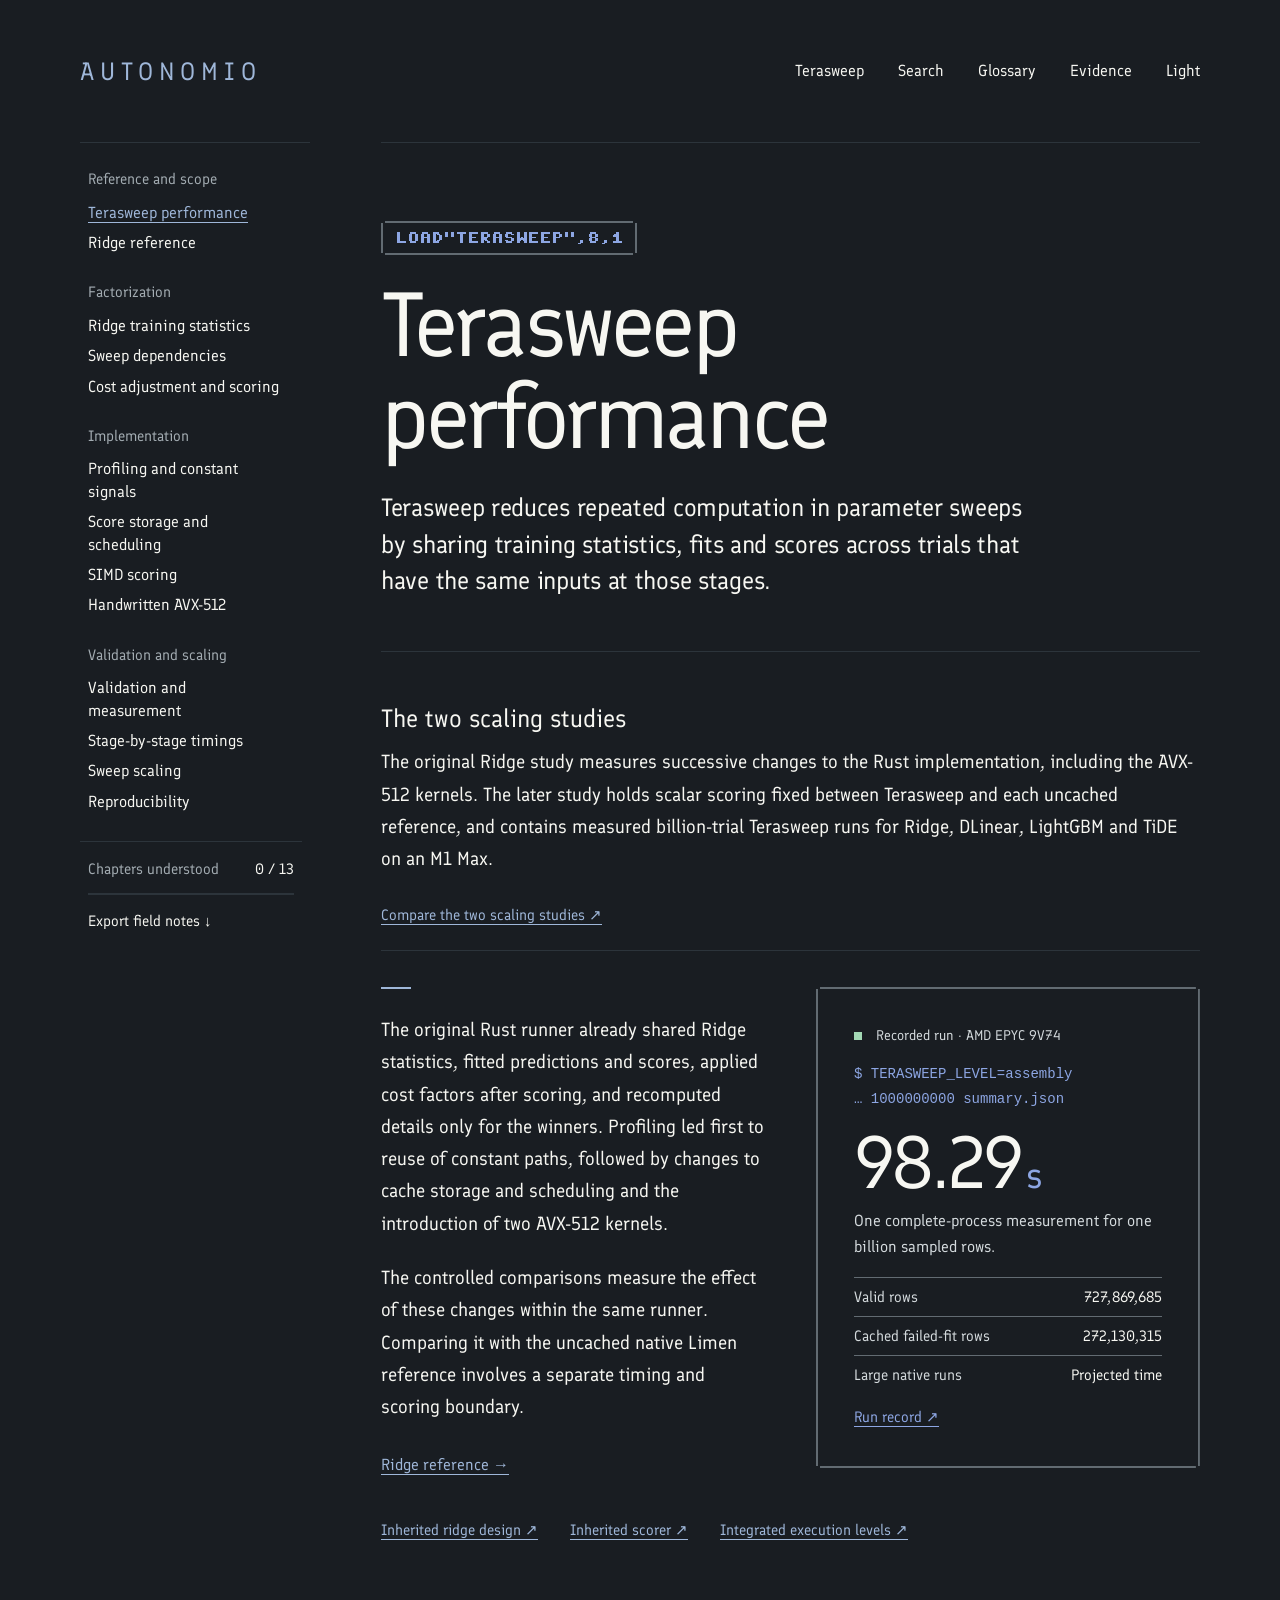
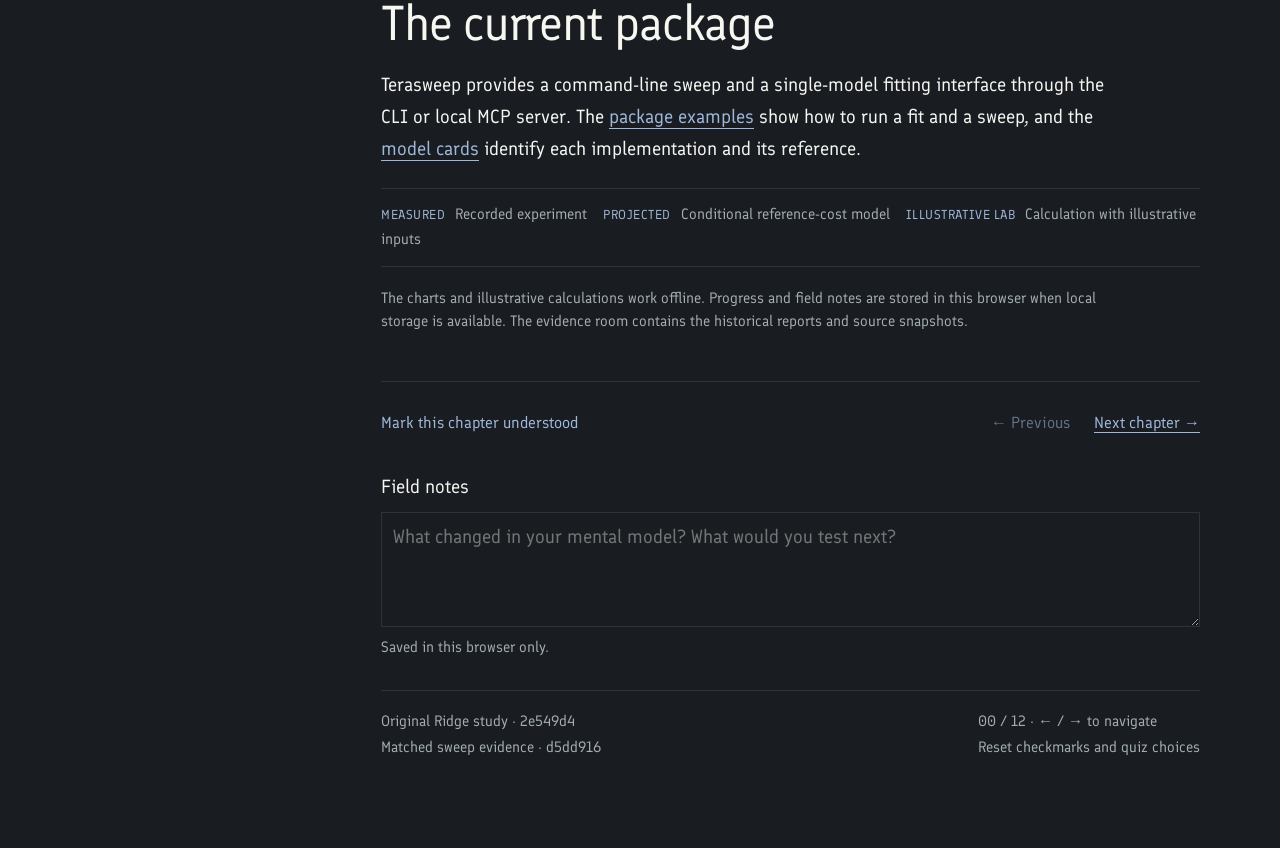
==== commit 16f4f45b: "fix: keep Terasweep lab readouts intact across screen sizes" ====
--- a/docs/masterclass/index.html
+++ b/docs/masterclass/index.html
@@ -172,11 +172,13 @@
 .top-actions button:hover { text-decoration: underline; text-underline-offset: 7px; text-decoration-thickness: 1px; }
 .course-layout { display: grid; grid-template-columns: minmax(168px, 230px) minmax(0, 1fr); column-gap: clamp(34px, 5.55vw, 80px); align-items: start; }
 .course-layout main { min-width: 0; border-top: 1px solid var(--line); padding-bottom: 88px; }
+.course-inner, .hero-terminal, .lab { container-type: inline-size; }
 .mobile-menu { display: none; }
 .sidebar { position: sticky; top: 36px; max-height: calc(100vh - 72px); overflow: auto; padding: 24px 8px 24px 0; border-top: 1px solid var(--line); }
 .nav-group { margin-block: 22px 5px; padding-inline: 8px; color: var(--muted); font-size: 15px; }
 .nav-group:first-child { margin-top: 0; }
 .nav-item { display: flex; justify-content: space-between; align-items: baseline; gap: 12px; padding: 4px 8px; color: var(--ink); text-decoration: none; font-size: 16px; line-height: 1.4; }
+.nav-item:focus-visible { outline-offset: -2px; }
 .nav-item[aria-current="step"] { color: var(--accent); text-decoration: underline; text-underline-offset: .24em; }
 .nav-done { color: var(--accent); }
 .progress-card { margin-top: 24px; padding: 15px 8px 0; border-top: 1px solid var(--line); }
@@ -266,7 +268,7 @@
 .terminal-head { justify-content: flex-start; align-items: center; color: var(--muted); font-size: 14px; }
 .live-dot { width: 8px; height: 8px; background: var(--m-mint); }
 .terminal-command { color: var(--accent); font: 14px/1.75 var(--mono); margin-top: 15px; overflow-wrap: anywhere; }
-.hero-number { margin: 15px 0 8px; font-size: clamp(48px, 7vw, 86px); line-height: 1; letter-spacing: -.037em; }
+.hero-number { margin: 15px 0 8px; font-size: clamp(48px, min(7vw, 24cqi), 86px); line-height: 1; letter-spacing: -.037em; white-space: nowrap; }
 .hero-number span { margin-left: .12em; font-size: .49em; color: var(--accent); }
 .terminal-line { display: flex; justify-content: space-between; flex-wrap: wrap; gap: 0 8px; padding-block: 7px; border-top: 1px solid var(--line); font-size: 15px; }
 .terminal-line span { color: var(--muted); }
@@ -301,12 +303,20 @@
 .equation { padding-block: 12px; border-block: 1px solid var(--line); font-size: 24px; overflow-x: auto; }
 .equation-pair { display: grid; grid-template-columns: repeat(2, minmax(0, 1fr)); gap: 18px; }
 .equation-pair .equation { margin: 0; }
-.stat-strip, .metric-grid { display: grid; grid-template-columns: repeat(3, minmax(0, 1fr)); gap: 0 20px; margin-block: 19px; }
-.metric-grid.four { grid-template-columns: repeat(4, minmax(0, 1fr)); }
+.stat-strip, .metric-grid { display: grid; gap: 0 20px; margin-block: 19px; }
+.stat-strip { grid-template-columns: repeat(3, minmax(0, 1fr)); }
+.metric-grid { container-type: inline-size; grid-template-columns: repeat(2, minmax(0, 1fr)); }
+.lab-split .metric-grid { margin-top: 0; }
 .stat-strip > div, .metric { min-width: 0; padding: 13px 0; border-top: 1px solid var(--line); }
-.stat-strip strong, .metric strong { display: block; font-size: clamp(22px, 2.5vw, 32px); line-height: 1.15; font-variant-numeric: tabular-nums; overflow-wrap: anywhere; }
+.stat-strip > div { container-type: inline-size; }
+.metric { display: grid; grid-row: span 3; grid-template-rows: subgrid; }
+.stat-strip strong, .metric strong { display: block; line-height: 1.15; font-variant-numeric: tabular-nums; white-space: nowrap; }
+.stat-strip strong { font-size: clamp(22px, 17cqi, 32px); }
+.metric strong { font-size: clamp(22px, 7.5cqi, 32px); }
 .stat-strip span, .metric span, .metric small { display: block; margin-top: 6px; color: var(--muted); font-size: 15px; line-height: 1.45; }
-.metric small { margin: 0 0 5px; font-size: 12px; }
+.metric small { grid-row: 1; margin: 0 0 5px; font-size: 12px; }
+.metric strong { grid-row: 2; }
+.metric span { grid-row: 3; }
 .control-row { display: flex; flex-wrap: wrap; align-items: baseline; gap: 14px 24px; margin: 15px 0; }
 .control-row > * { min-width: 0; max-width: 100%; }
 .control-row label { display: flex; flex-wrap: wrap; align-items: center; gap: 4px 9px; font-size: 16px; }
@@ -320,6 +330,7 @@
 th, td { padding: 10px 12px; text-align: left; vertical-align: top; border-bottom: 1px solid var(--line); }
 th { color: var(--muted); }
 td:not(:first-child) { font-variant-numeric: tabular-nums; }
+:is(#matched-sweep-table, #cost-categories, #funnel-table, #scale-table, #coverage-table, .lane-board) td:not(:first-child) { white-space: nowrap; }
 .selected-row td, .row-highlight td { background: var(--wash); }
 .selected-row td:first-child { border-left: 2px solid var(--m-marigold); }
 .dep-flow, .path-strip, .prediction-chips { display: grid; gap: 6px; margin-block: 20px; }
@@ -344,7 +355,7 @@
 .result-pair span:not(.arrow), .method-chain i, .block-animation i { color: var(--muted); }
 .result-ratio { color: var(--accent); }
 .method-chain span, .block-animation span { padding: 4px 8px; border: 1px solid var(--line); font-size: 15px; }
-.lane-board table { min-width: 620px; table-layout: fixed; }
+.lane-board table { min-width: 620px; }
 .lane-board td, .lane-board th { padding-inline: 5px; font-size: 13px; text-align: center; }
 .lane-board td:first-child, .lane-board th:first-child { width: 15%; text-align: left; }
 .lane-board .bit-on { background: var(--wash); color: var(--m-mint); }
@@ -354,6 +365,9 @@
 .register-key b { color: var(--m-blush); }
 .chart-svg { display: block; width: 100%; height: auto; }
 .chart-svg text { fill: var(--muted); font: 14px var(--sans); }
+#ridge-chart .chart-svg text { font-size: 16px; }
+#scale-chart .chart-svg { min-width: 630px; }
+#funnel-chart .chart-svg { min-width: 690px; }
 .chart-svg .plot-label { fill: var(--ink); }
 .chart-svg .grid { stroke: var(--line); stroke-dasharray: 3 5; }
 .chart-point { cursor: pointer; }
@@ -415,11 +429,27 @@
 .glossary-content dd { margin: 0; }
 .toast { position: fixed; z-index: 10; bottom: 24px; right: 24px; background: var(--paper); color: var(--ink); border: 1px solid var(--accent); padding: 9px 14px; font-size: 15px; }
 
+@container (min-width: 42rem) {
+  .metric-grid.four { grid-template-columns: repeat(4, minmax(0, 1fr)); }
+}
+@container (max-width: 37rem) {
+  .hero-grid, .split, .lab-split { grid-template-columns: minmax(0, 1fr); gap: 21px; }
+  .card-grid.three { grid-template-columns: minmax(0, 1fr); }
+  .section-divider + .card-grid .card + .card { border-top: 1px solid var(--line); }
+  .path-strip { grid-template-columns: repeat(6, minmax(0, 1fr)); }
+}
+@container (max-width: 29rem) {
+  .stat-strip { grid-template-columns: minmax(0, 1fr); }
+}
+@container (max-width: 18rem) {
+  .metric-grid { grid-template-columns: minmax(0, 1fr); }
+  .path-strip { grid-template-columns: repeat(4, minmax(0, 1fr)); }
+}
+
 @media (min-width: 1600px) { #brief .chapter-header { padding-top: 89px; } }
 @media (max-width: 1100px) {
   .course-layout { column-gap: 34px; grid-template-columns: minmax(160px, 200px) minmax(0, 1fr); }
   .hero-grid, .split, .lab-split { gap: 25px; }
-  .metric-grid.four { grid-template-columns: repeat(2, minmax(0, 1fr)); }
 }
 @media (max-width: 860px) {
   .course-layout { grid-template-columns: minmax(0, 1fr); }
@@ -441,12 +471,7 @@
   .lead, .hero-line { font-size: 23px; }
   .lesson-body h2 { font-size: 38px; margin-top: 39px; }
   .lesson-body h3 { font-size: 24px; }
-  .hero-grid, .split, .lab-split { grid-template-columns: minmax(0, 1fr); gap: 21px; }
-  .card-grid.three { grid-template-columns: minmax(0, 1fr); }
-  .section-divider + .card-grid .card + .card { border-top: 1px solid var(--line); }
   .closing-quote { font-size: 34px; }
-  #scale-chart .chart-svg { min-width: 630px; }
-  #funnel-chart .chart-svg { min-width: 690px; }
   code, pre { font-size: 13px; }
 }
 @media (max-width: 520px) {
@@ -454,11 +479,9 @@
   .wordmark { font-size: 24px; }
   .top-actions { column-gap: 19px; font-size: 15px; }
   .top-actions button { padding-block: 6px; }
-  .sidebar nav, .card-grid.two, .stat-strip, .equation-pair { grid-template-columns: minmax(0, 1fr); }
-  .metric-grid { grid-template-columns: repeat(2, minmax(0, 1fr)); }
+  .sidebar nav, .card-grid.two, .equation-pair { grid-template-columns: minmax(0, 1fr); }
   .dep-flow { grid-template-columns: minmax(0, 1fr); }
   .dep-node { display: flex; justify-content: space-between; }
-  .path-strip { grid-template-columns: repeat(6, minmax(0, 1fr)); }
   .prediction-chips { grid-template-columns: repeat(4, minmax(0, 1fr)); }
   .legend-card .badge:not(:first-child) { margin-left: 0; }
   .course-layout main { padding-bottom: 54px; }
@@ -654,7 +677,7 @@
 <label>Fee, bps <input id="fee" max="50" min="0" step="1" type="range" value="5"/><output id="fee-out">5</output></label>
 <label>Slippage, bps <input id="slip" max="50" min="0" step="1" type="range" value="5"/><output id="slip-out">5</output></label></div>
 <div class="path-strip" id="path-strip"></div>
-<div class="table-wrap">
+<div class="table-wrap" tabindex="0" role="region" aria-label="Cost categories">
 <table><thead>
 <tr><th>Category</th><th>Bars</th><th>Σa</th><th>Σa²</th><th>Cost factor</th></tr></thead><tbody id="cost-categories"></tbody></table></div>
 <div class="metric-grid four" id="cost-output"></div>
@@ -758,7 +781,7 @@
 <p>Each column shows one independent job. The current prediction gives its signal, while the preceding signal and current tradability determine the position.</p>
 <div class="control-row"><button class="secondary" id="lane-back">← Previous bar</button><button class="secondary" id="lane-next">Next bar →</button><button class="primary" id="lane-play">Play timeline</button>
 <label>Bar <input id="lane-time" max="11" min="0" step="1" type="range" value="0"/></label></div>
-<div class="lane-board" id="lane-board"></div>
+<div class="lane-board" id="lane-board" tabindex="0" role="region" aria-label="Scoring lanes"></div>
 <p class="lab-answer" id="lane-status" role="status"></p></div>
 <h2>Lane occupancy in the first AVX-512 prototype</h2>
 <p>The prototype grouped jobs by model and rule, leaving many eight-lane groups partly empty. At 52.7% useful AVX-512 occupancy, the first wide kernel’s median was 83.4 ms, compared with 83.6 ms for AVX2.</p>
@@ -852,8 +875,8 @@
 <div class="lab-heading"><span class="eyebrow">Integrated Rust timings</span><span class="badge measured">INTEL XEON 8370C</span></div>
 <div class="segmented" id="funnel-tabs"><button class="selected" data-funnel="common">1,014-row native grid</button><button data-funnel="large">Original 1m sweep</button><button data-funnel="paired">Assembly-only paired A/B</button></div>
 <div class="context-bar" id="funnel-context"></div>
-<div id="funnel-chart"></div>
-<div class="table-wrap" id="funnel-table"></div></div>
+<div id="funnel-chart" tabindex="0" role="region" aria-label="Process timing chart"></div>
+<div class="table-wrap" id="funnel-table" tabindex="0" role="region" aria-label="Process timings"></div></div>
 <div class="split">
 <div>
 <h2>Reuse on the 1,014-row grid</h2>
@@ -873,7 +896,7 @@
 </div></section><section class="lesson " id="scale" aria-labelledby="scale-title"><header class="chapter-header"><h1 id="scale-title" tabindex="-1">Sweep scaling</h1><p class="lead">The Apple M1 Max study measures the same scalar scoring contract across four models. The earlier AMD study records timings for the integrated Ridge stages as the sampled sweep grows to one billion rows.</p></header><div class="lesson-body"><section aria-labelledby="matched-sweeps-title" id="matched-sweeps">
 <h2 id="matched-sweeps-title">Four matched sweeps on Apple M1 Max</h2>
 <p>Each model used 256 training and 128 test rows from its retained market-data fixture. Compact scalar scoring was timed for nine Terasweep sweep sizes, from 10 to one billion trials. All four billion-trial runs completed with zero failed rows and reused existing fits whenever their training settings matched.</p>
-<div class="table-wrap">
+<div class="table-wrap" tabindex="0" role="region" aria-label="Matched sweep results">
 <table id="matched-sweep-table">
 <caption>One billion sampled trials per model</caption>
 <thead>
@@ -892,12 +915,12 @@
 <label>Native reference <select id="scale-reference"><option value="limen-prepared">Limen Ridge · same matrices</option><option value="sklearn">Bare sklearn · same matrices</option><option value="limen-cli">Full CLI · different calibration workload</option></select></label></div>
 <div class="context-bar" id="scale-warning"></div>
 <div class="legend-controls" id="scale-series"></div>
-<div id="scale-chart"></div>
+<div id="scale-chart" tabindex="0" role="region" aria-label="Scaling chart"></div>
 <div class="control-row">
 <label>Measured size <input id="scale-n" max="4" min="0" step="1" type="range" value="4"/><output id="scale-n-out">1b</output></label>
 <label>Selected stage <select id="scale-level"><option value="original">Original factorized Rust</option><option value="bounds">+ Bounds</option><option value="compact">+ Compact cache</option><option value="intrinsics">+ Rust intrinsics</option><option selected="" value="assembly">+ Handwritten assembly</option></select></label></div>
 <div class="metric-grid four" id="scale-readout"></div>
-<div class="table-wrap" id="scale-table"></div>
+<div class="table-wrap" id="scale-table" tabindex="0" role="region" aria-label="Scaling results by stage"></div>
 <p class="fine">Each plotted Rust result comes from one fresh process with initially empty computational caches. All runs are shown, and OS file caches were left intact. Lines connect the recorded points.</p><button class="secondary" id="download-scaling">Export recorded scaling data ↓</button></div>
 <h2>Native reference calibration</h2>
 <p>The same-matrix native Ridge reference was timed twice at each of 256 and 2,048 evaluations, with a fresh sklearn fit and native metrics per evaluation. The fitted cost model is</p>
@@ -907,7 +930,7 @@
 <div class="callout warning"><strong>Variation in the calibration</strong>
 <p>The line assumes a constant per-evaluation cost. The two prepared-native repetitions imply slopes of about 5.897 and 6.609 ms per row, and do not measure long-run memory, artifact I/O or scheduling effects.</p></div>
 <h2>Score-cache saturation</h2>
-<div class="table-wrap" id="coverage-table"></div>
+<div class="table-wrap" id="coverage-table" tabindex="0" role="region" aria-label="Score-cache coverage"></div>
 <p>Each of the 1,677 successful training keys has 2,006 rule and threshold combinations (<code>4 × 401 + 2 × 201</code>), for 3,364,062 possible valid base-score keys. The 100m sample reaches that ceiling. At one billion rows, about 99.54% of valid rows reuse a base score.</p>
 <div class="equation">T<sub>Rust</sub>(N) ≈ fixed training + c · unique scores(N) + dN</div>
 <p>After unique scores stop increasing, the per-row work continues to grow. With a linear native reference cost, the structural model therefore tends to a finite time ratio.</p><button class="ref" data-lines="92-115" data-source="scaling" type="button">Coverage and saturation<span aria-hidden="true"> ↗</span></button>
@@ -934,11 +957,12 @@
 </div></section><section class="lesson " id="reproduce" aria-labelledby="reproduce-title"><header class="chapter-header"><h1 id="reproduce-title" tabindex="-1">Reproducibility</h1><p class="lead">The retained source, inputs and experiment records identify the implementations and workloads used for the reported measurements.</p></header><div class="lesson-body"><div class="callout"><strong>Source and experiment revisions</strong>
 <p>The original source is preserved as <code>baseline-2026-05</code>, and the integrated runtime is commit <code>70525ba</code>. The original Ridge reports, raw records, archives and integrity checks are retained in <code>benchmark-handoff-2026-09-24</code> at <code>2e549d4</code>.</p><button class="ref" data-lines="" data-source="handoff" type="button">Handoff record and source identity<span aria-hidden="true"> ↗</span></button><button class="ref" data-lines="" data-source="pipeline-doc" type="button">Build and verification contract<span aria-hidden="true"> ↗</span></button></div>
 <h2>Retained records and replay commands</h2>
-<p>The reports are in <code>benchmarks/reports/</code>, the original bundles in <code>benchmarks/archives/</code>, the earlier prototypes and C oracle in <code>benchmarks/mac-history/</code>, and the handoff checks in <code>benchmarks/handoff/</code>. Compiler and Python environments can be rebuilt.</p>
+<p>The Ridge handoff preserves reports in <code>benchmarks/reports/</code>, the original bundles in <code>benchmarks/archives/</code>, the earlier prototypes and C oracle in <code>benchmarks/mac-history/</code>, and the handoff checks in <code>benchmarks/handoff/</code>. Compiler and Python environments can be rebuilt.</p>
 <div class="code-card">
 <div class="code-title">VERIFY THE PRESERVED EVIDENCE</div><pre><code>git clone https://github.com/autonomio/Terasweep.git
 cd Terasweep
-python3 scripts/verify_evidence.py
+git worktree add --detach ../Terasweep-evidence benchmark-handoff-2026-09-24
+python3 ../Terasweep-evidence/scripts/verify_evidence.py
 
 # Use a separate clean checkout for the original snapshot:
 git worktree add ../Terasweep-baseline baseline-2026-05</code></pre><button class="copy-code">Copy commands</button></div>
@@ -1034,7 +1058,7 @@
 $('#lesson-note').addEventListener('input',e=>{state.notes[state.chapter]=e.target.value;save();});
 $('#reset-progress').addEventListener('click',()=>{if(confirm('Reset chapter checkmarks and quiz choices? Your written notes will be kept.')){state.done=[];state.quiz={};state.claims={};save();progress();$$('.quiz-options button').forEach(b=>b.classList.remove('correct','incorrect'));$$('.quiz-feedback').forEach(p=>p.hidden=true);renderClaims();toast('Progress reset. Written notes retained.');}});
 window.addEventListener('hashchange',()=>navigate(location.hash.slice(1)));
-document.addEventListener('keydown',e=>{if(['INPUT','TEXTAREA','SELECT','BUTTON','SUMMARY','A'].includes(document.activeElement.tagName)||$$('dialog[open]').length)return;if(e.key==='ArrowRight')$('#next-lesson').click();if(e.key==='ArrowLeft')$('#prev-lesson').click();if(e.key==='/'){e.preventDefault();openDialog('search');}});
+document.addEventListener('keydown',e=>{if(['INPUT','TEXTAREA','SELECT','BUTTON','SUMMARY','A'].includes(document.activeElement.tagName)||$$('dialog[open]').length)return;if(e.key==='/'){e.preventDefault();openDialog('search');return;}if(e.target.closest('.table-wrap, .lane-board, #scale-chart, #funnel-chart'))return;if(e.key==='ArrowRight')$('#next-lesson').click();if(e.key==='ArrowLeft')$('#prev-lesson').click();});
 document.addEventListener('click',e=>{
  const go=e.target.closest('[data-go]');if(go){if(go.tagName==='A'&&(e.metaKey||e.ctrlKey||e.shiftKey||e.altKey))return;e.preventDefault();navigate(go.dataset.go);return;}
  const ref=e.target.closest('[data-source]');if(ref){openSource(ref.dataset.source,ref.dataset.lines||'');return;}
@@ -1076,11 +1100,11 @@
  const x=[0,1,2,3,4,5,6,7],y=[1.4,2.1,2.7,4.6,4.9,6.2,7.5,7.9],a=Math.pow(10,Number($('#ridge-alpha').value)),inter=$('#ridge-intercept').checked;
  const xm=inter?x.reduce((p,v)=>p+v,0)/x.length:0,ym=inter?y.reduce((p,v)=>p+v,0)/y.length:0;
  const g=x.reduce((p,v)=>p+(v-xm)**2,0),rhs=x.reduce((p,v,i)=>p+(v-xm)*(y[i]-ym),0),w=rhs/(g+a),b=inter?ym-xm*w:0;
- const W=420,H=275,l=35,r=18,t=16,bot=32,px=v=>l+v/7*(W-l-r),py=v=>H-bot-v/9*(H-t-bot);let s='';
+ const W=380,H=260,l=35,r=18,t=16,bot=47,px=v=>l+v/7*(W-l-r),py=v=>H-bot-v/9*(H-t-bot);let s='';
  for(let v=0;v<=8;v+=2)s+=`<line class="grid" x1="${l}" x2="${W-r}" y1="${py(v)}" y2="${py(v)}"/><text x="${l-9}" y="${py(v)+4}" text-anchor="end">${v}</text>`;
  s+=`<line x1="${px(0)}" x2="${px(7)}" y1="${py(b)}" y2="${py(7*w+b)}" stroke="var(--green)" stroke-width="2.5"/>`;
- for(let i=0;i<x.length;i++)s+=`<circle cx="${px(x[i])}" cy="${py(y[i])}" r="4.5" fill="var(--blue)"><title>Illustrative point: x=${x[i]}, y=${y[i]}</title></circle><text x="${px(i)}" y="${H-11}" text-anchor="middle">${i}</text>`;
- s+=`<text class="axis-label" x="${W-15}" y="${H-11}">x</text>`;
+ for(let i=0;i<x.length;i++)s+=`<circle cx="${px(x[i])}" cy="${py(y[i])}" r="4.5" fill="var(--blue)"><title>Illustrative point: x=${x[i]}, y=${y[i]}</title></circle><text x="${px(i)}" y="${H-bot+17}" text-anchor="middle">${i}</text>`;
+ s+=`<text class="axis-label" x="${px(3.5)}" y="${H-7}" text-anchor="middle">x</text>`;
  $('#ridge-chart').innerHTML=svgBox(s,W,H,'Illustrative ridge regression points and fitted line');
  $('#ridge-metrics').innerHTML=metric(a<.01?a.toExponential(2):fmt(a,3),'Regularization α')+metric(fmt(g,3),'Reusable G = Σ(x − x̄)²')+metric(fmt(w,4),'Fitted coefficient w')+metric(fmt(b,4),'Recovered intercept b');
  $('#ridge-explanation').textContent=`With the ${inter?'centered':'raw'} statistics, h = ${fmt(rhs,4)} and w = h / (G + α). The value of α enters only through G + α.`;
@@ -1191,8 +1215,13 @@
 }
 for(const id of['scale-view','scale-reference','scale-level'])$('#'+id).addEventListener('change',renderScaling);$('#scale-n').addEventListener('input',renderScaling);
 $('#scale-series').addEventListener('click',e=>{const b=e.target.closest('[data-series]');if(!b)return;if(visibleLevels.has(b.dataset.series)){if(visibleLevels.size===1){toast('Keep at least one measured series visible.');return;}visibleLevels.delete(b.dataset.series);}else visibleLevels.add(b.dataset.series);renderScaling();});
-function selectPlot(e){const p=e.target.closest('[data-plot-level]');if(p){$('#scale-level').value=p.dataset.plotLevel;$('#scale-n').value=p.dataset.plotSize;renderScaling();}}
-$('#scale-chart').addEventListener('click',selectPlot);$('#scale-chart').addEventListener('keydown',e=>{if(e.key==='Enter'||e.key===' '){e.preventDefault();selectPlot(e);}});renderScaling();
+function selectPlot(e){
+ const point=e.target.closest('[data-plot-level]');if(!point)return;
+ const {plotLevel,plotSize}=point.dataset;
+ $('#scale-level').value=plotLevel;$('#scale-n').value=plotSize;renderScaling();
+ if(e.type==='keydown')$('[data-plot-level="'+plotLevel+'"][data-plot-size="'+plotSize+'"]').focus({preventScroll:true});
+}
+$('#scale-chart').addEventListener('click',selectPlot);$('#scale-chart').addEventListener('keydown',e=>{if(e.target.matches('[data-plot-level]')&&(e.key==='Enter'||e.key===' ')){e.preventDefault();selectPlot(e);}});renderScaling();
 $('#download-scaling').addEventListener('click',()=>download('terasweep_scaling_results.json',JSON.stringify(DATA.scaling,null,2),'application/json'));
 $('#coverage-table').innerHTML=`<table><thead><tr><th>Sampled rows</th><th>Unique valid score keys</th><th>Key-space coverage</th><th>Valid rows reusing a base score</th></tr></thead><tbody>${sizes.map((n,i)=>{const r=dataRow(n,'assembly');return `<tr><td>${sizeNames[i]}</td><td>${fmt(r.score_cache_entries)}</td><td>${fmt(r.score_cache_entries/3364062*100,2)}%</td><td>${fmt((1-r.score_cache_entries/r.valid_rows)*100,2)}%</td></tr>`;}).join('')}</tbody></table>`;
 function renderAmdahl(){const pp=Number($('#amdahl-p').value),s=Number($('#amdahl-s').value),p=pp/100,gain=1/((1-p)+p/s),cap=p===1?Infinity:1/(1-p);$('#amdahl-p-out').value=fmt(pp,3)+'%';$('#amdahl-s-out').value=fmt(s,1)+'×';$('#amdahl-output').innerHTML=metric(fmt(gain,4)+'×','Calculated whole-program throughput')+metric(fmt((1-1/gain)*100,4)+'%','Calculated complete-runtime reduction')+metric(Number.isFinite(cap)?fmt(cap,4)+'×':'Unbounded','Limit with an infinitely fast target kernel')+metric(fmt(100-pp,3)+'%','Unaffected fraction of original runtime');}
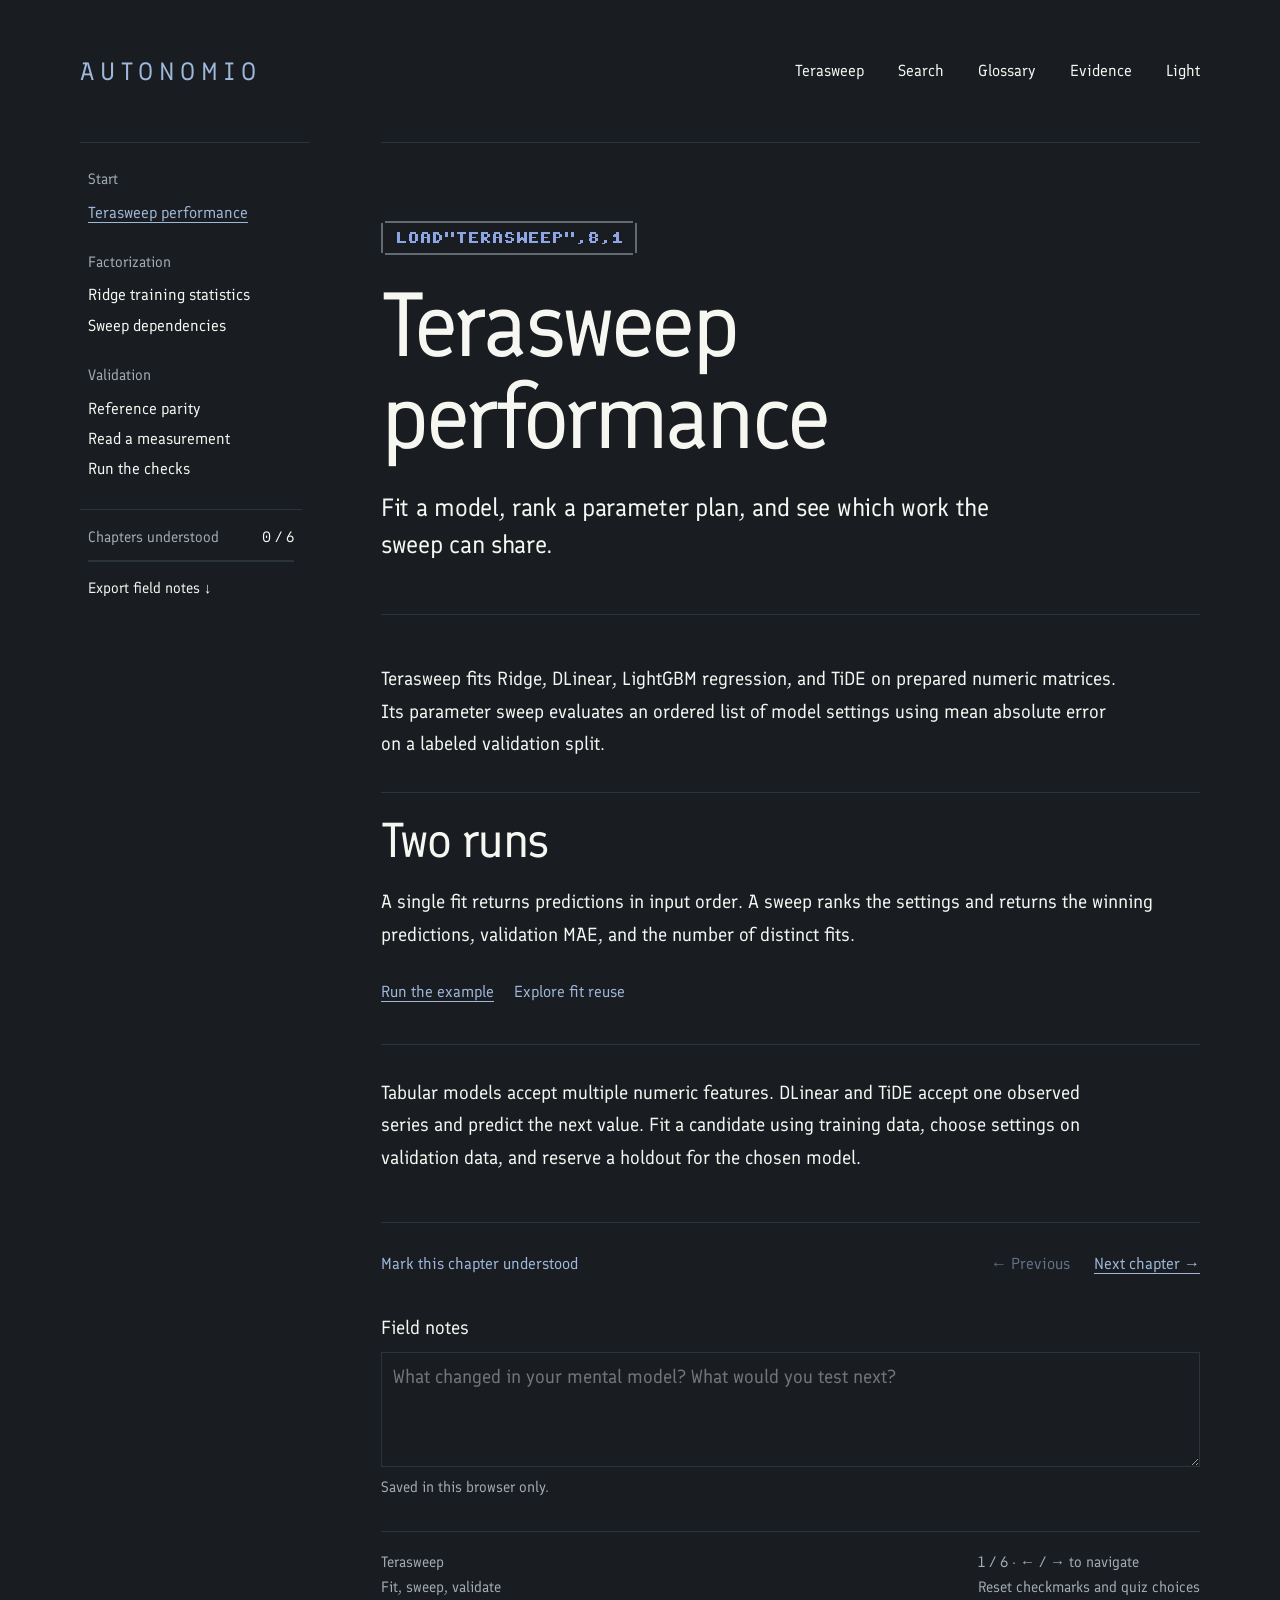
==== commit 3749c97b: "refactor!: extract finance and keep generic sweeps" ====
--- a/docs/masterclass/index.html
+++ b/docs/masterclass/index.html
@@ -1,5 +1,5 @@
 <!doctype html>
-<html lang="en" data-theme="dark"><head><meta charset="utf-8"><meta name="viewport" content="width=device-width,initial-scale=1"><meta name="color-scheme" content="dark light"><meta name="description" content="An offline course on Terasweep factorization, reference parity, sweep scaling, SIMD, and assembly."><title>Terasweep performance learning</title>
+<html lang="en" data-theme="dark"><head><meta charset="utf-8"><meta name="viewport" content="width=device-width,initial-scale=1"><meta name="color-scheme" content="dark light"><meta name="description" content="An offline course on Terasweep factorization, reference parity, and validation sweeps."><title>Terasweep performance learning</title>
 <!-- Copyright 2015 The Finlandica Project Authors (https://github.com/HelsinkiTypeStudio/Finlandica) Finlandica-Italic[wght].ttf: Copyright 2015 The Finlandica Project Authors (https://github.com/HelsinkiTypeStudio/Finlandica)
 
 This Font Software is licensed under the SIL Open Font License, Version 1.1.
@@ -323,25 +323,15 @@
 .control-row input[type="range"] { width: min(160px, 100%); }
 .control-row output { min-width: 2ch; color: var(--m-marigold); font-variant-numeric: tabular-nums; }
 .lab-answer { margin: 17px 0; padding-block: 12px; border-block: 1px solid var(--line); }
-.table-wrap, .lane-board, #funnel-chart, #scale-chart { overflow-x: auto; max-width: 100%; }
+.table-wrap { overflow-x: auto; max-width: 100%; }
 .table-wrap { margin-block: 20px; }
-.table-wrap:focus-visible, .lane-board:focus-visible, #funnel-chart:focus-visible, #scale-chart:focus-visible { outline-offset: -2px; }
+.table-wrap:focus-visible { outline-offset: -2px; }
 table { border-collapse: collapse; width: 100%; font-size: 15px; line-height: 1.5; }
 th, td { padding: 10px 12px; text-align: left; vertical-align: top; border-bottom: 1px solid var(--line); }
 th { color: var(--muted); }
 td:not(:first-child) { font-variant-numeric: tabular-nums; }
-:is(#matched-sweep-table, #cost-categories, #funnel-table, #scale-table, #coverage-table, .lane-board) td:not(:first-child) { white-space: nowrap; }
 .selected-row td, .row-highlight td { background: var(--wash); }
 .selected-row td:first-child { border-left: 2px solid var(--m-marigold); }
-.dep-flow, .path-strip, .prediction-chips { display: grid; gap: 6px; margin-block: 20px; }
-.dep-flow { grid-template-columns: repeat(5, minmax(0, 1fr)); }
-.path-strip { grid-template-columns: repeat(12, minmax(0, 1fr)); }
-.prediction-chips { grid-template-columns: repeat(8, minmax(0, 1fr)); }
-.dep-node, .path-bar, .prediction-chip { min-width: 0; border: 1px solid var(--line); padding: 8px 4px; text-align: center; font-size: 14px; line-height: 1.45; }
-.dep-node b, .path-bar b, .prediction-chip small, .dep-node span { display: block; }
-.dep-node.hot, .path-bar.held, .prediction-chip.active { border-color: var(--m-marigold); }
-.dep-node span, .path-bar em, .prediction-chip small { color: var(--muted); font-size: 12px; }
-.dep-node.hot span { color: var(--m-marigold); }
 .phase-list { border-top: 1px solid var(--line); margin: 20px 0; }
 .phase-list > div { display: flex; justify-content: space-between; gap: 14px; padding: 10px 0; border-bottom: 1px solid var(--line); font-size: 16px; }
 .phase-list b { flex: none; font-variant-numeric: tabular-nums; }
@@ -355,19 +345,9 @@
 .result-pair span:not(.arrow), .method-chain i, .block-animation i { color: var(--muted); }
 .result-ratio { color: var(--accent); }
 .method-chain span, .block-animation span { padding: 4px 8px; border: 1px solid var(--line); font-size: 15px; }
-.lane-board table { min-width: 620px; }
-.lane-board td, .lane-board th { padding-inline: 5px; font-size: 13px; text-align: center; }
-.lane-board td:first-child, .lane-board th:first-child { width: 15%; text-align: left; }
-.lane-board .bit-on { background: var(--wash); color: var(--m-mint); }
-.lane-board .lane-event { color: var(--m-marigold); }
-.register-key { margin-block: 15px; font: 14px/1.75 var(--mono); }
-.register-key span { display: block; }
-.register-key b { color: var(--m-blush); }
 .chart-svg { display: block; width: 100%; height: auto; }
 .chart-svg text { fill: var(--muted); font: 14px var(--sans); }
 #ridge-chart .chart-svg text { font-size: 16px; }
-#scale-chart .chart-svg { min-width: 630px; }
-#funnel-chart .chart-svg { min-width: 690px; }
 .chart-svg .plot-label { fill: var(--ink); }
 .chart-svg .grid { stroke: var(--line); stroke-dasharray: 3 5; }
 .chart-point { cursor: pointer; }
@@ -436,14 +416,12 @@
   .hero-grid, .split, .lab-split { grid-template-columns: minmax(0, 1fr); gap: 21px; }
   .card-grid.three { grid-template-columns: minmax(0, 1fr); }
   .section-divider + .card-grid .card + .card { border-top: 1px solid var(--line); }
-  .path-strip { grid-template-columns: repeat(6, minmax(0, 1fr)); }
 }
 @container (max-width: 29rem) {
   .stat-strip { grid-template-columns: minmax(0, 1fr); }
 }
 @container (max-width: 18rem) {
   .metric-grid { grid-template-columns: minmax(0, 1fr); }
-  .path-strip { grid-template-columns: repeat(4, minmax(0, 1fr)); }
 }
 
 @media (min-width: 1600px) { #brief .chapter-header { padding-top: 89px; } }
@@ -480,9 +458,6 @@
   .top-actions { column-gap: 19px; font-size: 15px; }
   .top-actions button { padding-block: 6px; }
   .sidebar nav, .card-grid.two, .equation-pair { grid-template-columns: minmax(0, 1fr); }
-  .dep-flow { grid-template-columns: minmax(0, 1fr); }
-  .dep-node { display: flex; justify-content: space-between; }
-  .prediction-chips { grid-template-columns: repeat(4, minmax(0, 1fr)); }
   .legend-card .badge:not(:first-child) { margin-left: 0; }
   .course-layout main { padding-bottom: 54px; }
   .evidence-layout { display: block; }
@@ -519,505 +494,109 @@
 <div class="course-layout wrap">
 <button type="button" class="mobile-menu" id="menu-btn" aria-expanded="false" aria-controls="sidebar">Chapters <span aria-hidden="true">↓</span></button>
 <aside class="sidebar" id="sidebar" aria-label="Course navigation">
-  <nav aria-label="Chapters"><div class="nav-group">Reference and scope</div><a class="nav-item" href="#brief" data-go="brief"><span>Terasweep performance</span><span class="nav-done" aria-hidden="true"></span></a><a class="nav-item" href="#reference" data-go="reference"><span>Ridge reference</span><span class="nav-done" aria-hidden="true"></span></a><div class="nav-group">Factorization</div><a class="nav-item" href="#model" data-go="model"><span>Ridge training statistics</span><span class="nav-done" aria-hidden="true"></span></a><a class="nav-item" href="#sweep" data-go="sweep"><span>Sweep dependencies</span><span class="nav-done" aria-hidden="true"></span></a><a class="nav-item" href="#scorer" data-go="scorer"><span>Cost adjustment and scoring</span><span class="nav-done" aria-hidden="true"></span></a><div class="nav-group">Implementation</div><a class="nav-item" href="#profile" data-go="profile"><span>Profiling and constant signals</span><span class="nav-done" aria-hidden="true"></span></a><a class="nav-item" href="#cache" data-go="cache"><span>Score storage and scheduling</span><span class="nav-done" aria-hidden="true"></span></a><a class="nav-item" href="#simd" data-go="simd"><span>SIMD scoring</span><span class="nav-done" aria-hidden="true"></span></a><a class="nav-item" href="#assembly" data-go="assembly"><span>Handwritten AVX-512</span><span class="nav-done" aria-hidden="true"></span></a><div class="nav-group">Validation and scaling</div><a class="nav-item" href="#evidence" data-go="evidence"><span>Validation and measurement</span><span class="nav-done" aria-hidden="true"></span></a><a class="nav-item" href="#funnel" data-go="funnel"><span>Stage-by-stage timings</span><span class="nav-done" aria-hidden="true"></span></a><a class="nav-item" href="#scale" data-go="scale"><span>Sweep scaling</span><span class="nav-done" aria-hidden="true"></span></a><a class="nav-item" href="#reproduce" data-go="reproduce"><span>Reproducibility</span><span class="nav-done" aria-hidden="true"></span></a></nav>
+  <nav aria-label="Chapters"><div class="nav-group">Start</div><a class="nav-item" href="#brief" data-go="brief"><span>Terasweep performance</span><span class="nav-done" aria-hidden="true"></span></a><div class="nav-group">Factorization</div><a class="nav-item" href="#model" data-go="model"><span>Ridge training statistics</span><span class="nav-done" aria-hidden="true"></span></a><a class="nav-item" href="#sweep" data-go="sweep"><span>Sweep dependencies</span><span class="nav-done" aria-hidden="true"></span></a><div class="nav-group">Validation</div><a class="nav-item" href="#reference" data-go="reference"><span>Reference parity</span><span class="nav-done" aria-hidden="true"></span></a><a class="nav-item" href="#evidence" data-go="evidence"><span>Read a measurement</span><span class="nav-done" aria-hidden="true"></span></a><a class="nav-item" href="#reproduce" data-go="reproduce"><span>Run the checks</span><span class="nav-done" aria-hidden="true"></span></a></nav>
   <div class="progress-card">
-    <div class="progress-label"><span>Chapters understood</span><strong id="progress-count">0 / 13</strong></div>
+    <div class="progress-label"><span>Chapters understood</span><strong id="progress-count">0 / 6</strong></div>
     <div class="progress-track" aria-hidden="true"><div id="progress-fill"></div></div>
   </div>
   <button type="button" id="export-notes-top">Export field notes ↓</button>
 </aside>
 <main id="main">
 <noscript><p class="noscript">The lessons are available below. Enable JavaScript to use the labs, evidence room and notes.</p></noscript>
-<div class="course-inner"><section class="lesson active" id="brief" aria-labelledby="brief-title"><header class="chapter-header"><p class="course-load"><span class="sr-only">Load Terasweep, 8, 1</span><svg xmlns="http://www.w3.org/2000/svg" viewBox="0 0 152 8" width="228" height="12" aria-hidden="true" focusable="false" shape-rendering="crispEdges"><path fill="currentColor" d="M0 0m1 0h2v6h-2zm0 6h6v1h-6zM8 0m2 0h4v1h-4zm-1 1h2v5h-2zm4 0h2v5h-2zm-3 5h4v1h-4zM16 0m2 0h4v1h-4zm-1 1h2v2h-2zm4 0h2v2h-2zm-4 2h6v1h-6zm0 1h2v3h-2zm4 0h2v3h-2zM24 0m1 0h4v1h-4zm0 1h2v5h-2zm3 0h2v1h-2zm1 1h2v3h-2zm-1 3h2v1h-2zm-3 1h4v1h-4zM32 0m1 0h2v3h-2zm4 0h2v3h-2zM40 0m1 0h6v1h-6zm2 1h2v6h-2zM48 0m1 0h6v1h-6zm0 1h2v2h-2zm0 2h5v1h-5zm0 1h2v2h-2zm0 2h6v1h-6zM56 0m1 0h5v1h-5zm0 1h2v2h-2zm4 0h2v2h-2zm-4 2h5v1h-5zm0 1h4v1h-4zm0 1h2v2h-2zm3 0h2v1h-2zm1 1h2v1h-2zM64 0m2 0h4v1h-4zm-1 1h2v2h-2zm4 0h2v2h-2zm-4 2h6v1h-6zm0 1h2v3h-2zm4 0h2v3h-2zM72 0m2 0h4v1h-4zm-1 1h2v2h-2zm4 0h2v1h-2zm-3 2h4v1h-4zm3 1h2v2h-2zm-4 1h2v1h-2zm1 1h4v1h-4zM80 0m1 0h2v4h-2zm5 0h2v4h-2zm-2 3h1v1h-1zm-3 1h7v1h-7zm0 1h3v1h-3zm4 0h3v1h-3zm-4 1h2v1h-2zm5 0h2v1h-2zM88 0m1 0h6v1h-6zm0 1h2v2h-2zm0 2h5v1h-5zm0 1h2v2h-2zm0 2h6v1h-6zM96 0m1 0h6v1h-6zm0 1h2v2h-2zm0 2h5v1h-5zm0 1h2v2h-2zm0 2h6v1h-6zM104 0m1 0h5v1h-5zm0 1h2v2h-2zm4 0h2v2h-2zm-4 2h5v1h-5zm0 1h2v3h-2zM112 0m1 0h2v3h-2zm4 0h2v3h-2zM120 0m3 5h2v2h-2zm-1 2h2v1h-2zM128 0m2 0h4v1h-4zm-1 1h2v2h-2zm4 0h2v2h-2zm-3 2h4v1h-4zm-1 1h2v2h-2zm4 0h2v2h-2zm-3 2h4v1h-4zM136 0m3 5h2v2h-2zm-1 2h2v1h-2zM144 0m3 0h2v1h-2zm-1 1h3v1h-3zm-1 1h4v1h-4zm2 1h2v3h-2zm-2 3h6v1h-6z"/></svg></p><h1 id="brief-title" tabindex="-1">Terasweep performance</h1><p class="lead">Terasweep reduces repeated computation in parameter sweeps by sharing training statistics, fits and scores across trials that have the same inputs at those stages.</p></header><div class="lesson-body"><div class="callout"><strong>The two scaling studies</strong>
-<p>The original Ridge study measures successive changes to the Rust implementation, including the AVX-512 kernels. The later study holds scalar scoring fixed between Terasweep and each uncached reference, and contains measured billion-trial Terasweep runs for Ridge, DLinear, LightGBM and TiDE on an M1 Max.</p><button class="ref" data-go="scale" type="button">Compare the two scaling studies<span aria-hidden="true"> ↗</span></button></div>
-<div class="hero-grid">
-<div>
-<div class="hero-rule"></div>
-<p>The original Rust runner already shared Ridge statistics, fitted predictions and scores, applied cost factors after scoring, and recomputed details only for the winners. Profiling led first to reuse of constant paths, followed by changes to cache storage and scheduling and the introduction of two AVX-512 kernels.</p>
-<p>The controlled comparisons measure the effect of these changes within the same runner. Comparing it with the uncached native Limen reference involves a separate timing and scoring boundary.</p>
-<button class="primary" data-go="reference">Ridge reference →</button>
+<div class="course-inner"><section class="lesson active" id="brief" aria-labelledby="brief-title"><header class="chapter-header"><p class="course-load"><span class="sr-only">Load Terasweep, 8, 1</span><svg xmlns="http://www.w3.org/2000/svg" viewBox="0 0 152 8" width="228" height="12" aria-hidden="true" focusable="false" shape-rendering="crispEdges"><path fill="currentColor" d="M0 0m1 0h2v6h-2zm0 6h6v1h-6zM8 0m2 0h4v1h-4zm-1 1h2v5h-2zm4 0h2v5h-2zm-3 5h4v1h-4zM16 0m2 0h4v1h-4zm-1 1h2v2h-2zm4 0h2v2h-2zm-4 2h6v1h-6zm0 1h2v3h-2zm4 0h2v3h-2zM24 0m1 0h4v1h-4zm0 1h2v5h-2zm3 0h2v1h-2zm1 1h2v3h-2zm-1 3h2v1h-2zm-3 1h4v1h-4zM32 0m1 0h2v3h-2zm4 0h2v3h-2zM40 0m1 0h6v1h-6zm2 1h2v6h-2zM48 0m1 0h6v1h-6zm0 1h2v2h-2zm0 2h5v1h-5zm0 1h2v2h-2zm0 2h6v1h-6zM56 0m1 0h5v1h-5zm0 1h2v2h-2zm4 0h2v2h-2zm-4 2h5v1h-5zm0 1h4v1h-4zm0 1h2v2h-2zm3 0h2v1h-2zm1 1h2v1h-2zM64 0m2 0h4v1h-4zm-1 1h2v2h-2zm4 0h2v2h-2zm-4 2h6v1h-6zm0 1h2v3h-2zm4 0h2v3h-2zM72 0m2 0h4v1h-4zm-1 1h2v2h-2zm4 0h2v1h-2zm-3 2h4v1h-4zm3 1h2v2h-2zm-4 1h2v1h-2zm1 1h4v1h-4zM80 0m1 0h2v4h-2zm5 0h2v4h-2zm-2 3h1v1h-1zm-3 1h7v1h-7zm0 1h3v1h-3zm4 0h3v1h-3zm-4 1h2v1h-2zm5 0h2v1h-2zM88 0m1 0h6v1h-6zm0 1h2v2h-2zm0 2h5v1h-5zm0 1h2v2h-2zm0 2h6v1h-6zM96 0m1 0h6v1h-6zm0 1h2v2h-2zm0 2h5v1h-5zm0 1h2v2h-2zm0 2h6v1h-6zM104 0m1 0h5v1h-5zm0 1h2v2h-2zm4 0h2v2h-2zm-4 2h5v1h-5zm0 1h2v3h-2zM112 0m1 0h2v3h-2zm4 0h2v3h-2zM120 0m3 5h2v2h-2zm-1 2h2v1h-2zM128 0m2 0h4v1h-4zm-1 1h2v2h-2zm4 0h2v2h-2zm-3 2h4v1h-4zm-1 1h2v2h-2zm4 0h2v2h-2zm-3 2h4v1h-4zM136 0m3 5h2v2h-2zm-1 2h2v1h-2zM144 0m3 0h2v1h-2zm-1 1h3v1h-3zm-1 1h4v1h-4zm2 1h2v3h-2zm-2 3h6v1h-6z"/></svg></p><h1 id="brief-title" tabindex="-1">Terasweep performance</h1><p class="lead">Fit a model, rank a parameter plan, and see which work the sweep can share.</p></header><div class="lesson-body"><p>Terasweep fits Ridge, DLinear, LightGBM regression, and TiDE on prepared numeric matrices. Its parameter sweep evaluates an ordered list of model settings using mean absolute error on a labeled validation split.</p>
+
+<div class="callout">
+  <h2>Two runs</h2>
+  <p>A single fit returns predictions in input order. A sweep ranks the settings and returns the winning predictions, validation MAE, and the number of distinct fits.</p>
+  <div class="small-buttons">
+    <button class="primary" data-go="reproduce">Run the example</button>
+    <button class="secondary" data-go="sweep">Explore fit reuse</button>
+  </div>
 </div>
-<div aria-label="Recorded billion-row execution summary" class="hero-terminal">
-<div class="terminal-head"><span class="live-dot"></span> Recorded run · AMD EPYC 9V74</div>
-<div class="terminal-command">$ TERASWEEP_LEVEL=assembly<br/><span>  … 1000000000 summary.json</span></div>
-<div class="hero-number">98.29<span>s</span></div>
-<p class="muted">One complete-process measurement for one billion sampled rows.</p>
-<div class="terminal-line"><span>Valid rows</span><strong>727,869,685</strong></div>
-<div class="terminal-line"><span>Cached failed-fit rows</span><strong>272,130,315</strong></div>
-<div class="terminal-line"><span>Large native runs</span><strong>Projected time</strong></div><button class="ref" data-lines="44-54" data-source="scaling" type="button">Run record<span aria-hidden="true"> ↗</span></button></div>
+
+<p>Tabular models accept multiple numeric features. DLinear and TiDE accept one observed series and predict the next value. Fit a candidate using training data, choose settings on validation data, and reserve a holdout for the chosen model.</p>
+</div></section><section class="lesson " id="model" aria-labelledby="model-title"><header class="chapter-header"><h1 id="model-title" tabindex="-1">Ridge training statistics</h1><p class="lead">Fits at different regularization strengths reuse the statistics computed from fixed training data.</p></header><div class="lesson-body"><h2>The calculation Ridge shares</h2>
+<p>With an intercept, Ridge centers the features and target before forming the Gram matrix (G = XᵀX) and the right-hand side (h = Xᵀy). Solving ((G + αI)w = h) gives the coefficients. The intercept is recovered from the training means.</p>
+<p>The Gram matrix and right-hand side depend on the training data. A different α changes the diagonal and requires a new solve. Changing the intercept setting selects the raw or centered statistics.</p>
+
+<div class="lab" id="ridge-lab">
+  <h2>Change the regularization</h2>
+  <label for="ridge-alpha">Log₁₀ α</label>
+  <input id="ridge-alpha" type="range" min="-3" max="3" step="0.05" value="0">
+  <label><input id="ridge-intercept" type="checkbox" checked> Fit intercept</label>
+  <div id="ridge-chart"></div>
+  <div class="metric-grid" id="ridge-metrics" aria-live="polite"></div>
+  <p id="ridge-explanation"></p>
 </div>
+
+<p>The values in this lab come from a one-feature example. Terasweep's implementation uses the same structure with a matrix of feature interactions.</p>
+<button class="ref" data-source="ridge">Open the Ridge implementation ↗</button>
+</div></section><section class="lesson " id="sweep" aria-labelledby="sweep-title"><header class="chapter-header"><h1 id="sweep-title" tabindex="-1">Sweep dependencies</h1><p class="lead">A duplicate training configuration can reuse its fit, predictions and validation score.</p></header><div class="lesson-body"><h2>Count the distinct fits</h2>
+<p>An ordered plan can repeat settings. The sweep identifies equivalent training configurations, fits and scores the first occurrence, and gives exact score ties to the earliest entry. Its output records both the number of plan entries and the number of fits.</p>
+
+<div class="lab" id="reuse-lab">
+  <h2>Repeat a model plan</h2>
+  <p>Each distinct setting appears the same number of times in this example.</p>
+  <label for="fit-settings">Distinct model settings <output id="fit-settings-value" for="fit-settings"></output></label>
+  <input id="fit-settings" type="range" min="1" max="40" value="4">
+  <label for="fit-repeats">Entries per setting <output id="fit-repeats-value" for="fit-repeats"></output></label>
+  <input id="fit-repeats" type="range" min="1" max="250" value="25">
+  <div id="reuse-metrics" class="metric-grid" aria-live="polite"></div>
+</div>
+
+<p>With 100 distinct settings, the sweep needs 100 fits. Ridge still shares input statistics and DLinear shares designs at the same lookback and kernel. LightGBM and TiDE reuse backend setup.</p>
+<button class="ref" data-source="sweep">Open the sweep implementation ↗</button>
+</div></section><section class="lesson " id="reference" aria-labelledby="reference-title"><header class="chapter-header"><h1 id="reference-title" tabindex="-1">Reference parity</h1><p class="lead">Compare the same prepared inputs and model settings with an independent upstream fit.</p></header><div class="lesson-body"><h2>Match the inputs before comparing outputs</h2>
+<p>Freeze the training and validation matrices. Use the same model settings, causal windows for series models, and backend versions. Then check every prediction, the validation score, and the winning trial.</p>
+<p>The live audit compares Ridge and DLinear numerically with Limen and checks LightGBM and TiDE bit for bit with their upstream models on the tested environment. All four cases also check the ten-decimal formatted predictions.</p>
+
+<div class="checkpoint" data-correct="1">
+  <h3>Check your understanding</h3>
+  <p>Which comparison can establish that the sweep preserved the model calculation?</p>
+  <div class="quiz-options">
+    <button type="button" data-choice="0">The two implementations have similar average errors on separate test sets.</button>
+    <button type="button" data-choice="1">Both implementations predict the same prepared rows with the same settings and the observed errors meet the stated tolerance.</button>
+  </div>
+  <p class="quiz-feedback" hidden>Pair up corresponding predictions and compare them on matched inputs. Also check the ranking when the claim concerns sweep results.</p>
+</div>
+<button class="ref" data-source="audit">Open the reference audit ↗</button>
+</div></section><section class="lesson " id="evidence" aria-labelledby="evidence-title"><header class="chapter-header"><h1 id="evidence-title" tabindex="-1">Read a measurement</h1><p class="lead">Separate a trial count from the number of distinct fits, and compare runtimes on matched workloads.</p></header><div class="lesson-body"><h2>Separate reuse from training speed</h2>
+<p>A sweep speedup can reflect shared training statistics, fewer fits, or shared backend startup. A single-fit comparison answers a different question. Record which phases each timer includes and keep model settings, evaluation, and requested trials matched.</p>
+<p>When evaluating a runtime claim, check the train and validation shapes, unique fit count, hardware, and backend versions. Time measured at a smaller scale can support a projection, which should be identified separately from measured results.</p>
+<p>The historical benchmark reports are retained in the research record with their original workloads and timing boundaries.</p>
+<button class="ref" data-source="research">Open the research record ↗</button>
+</div></section><section class="lesson " id="reproduce" aria-labelledby="reproduce-title"><header class="chapter-header"><h1 id="reproduce-title" tabindex="-1">Run the checks</h1><p class="lead">Start with the bundled examples and carry the exact data, settings and source into your own comparison.</p></header><div class="lesson-body"><h2>Run the package examples</h2>
+<p>From the repository root, build the package, fit the concrete strength example, and run the ordered model plan.</p>
+<div class="code-card">
+  <button class="copy-code secondary">Copy commands</button>
+  <pre><code>make build
+python3 scripts/model_run.py fit docs/examples/ridge.json
+make run
+make test</code></pre>
+</div>
+<p>The example sweep has four entries and three distinct Ridge fits. Its JSON receipt returns the winning model's position in the plan and predictions in validation row order.</p>
+<p>The optional reference audit also exercises LightGBM and TiDE. Follow the backend instructions to enable them.</p>
 <div class="small-buttons">
-<button class="ref" data-lines="" data-source="original-ridge" type="button">Inherited ridge design<span aria-hidden="true"> ↗</span></button><button class="ref" data-lines="" data-source="original-results" type="button">Inherited scorer<span aria-hidden="true"> ↗</span></button><button class="ref" data-lines="" data-source="pipeline-doc" type="button">Integrated execution levels<span aria-hidden="true"> ↗</span></button>
+  <button class="ref" data-source="plan">Sweep plan format ↗</button>
+  <button class="ref" data-source="backends">Backend setup ↗</button>
+  <button class="ref" data-source="audit">Audit commands ↗</button>
 </div>
-<h2>The current package</h2>
-<p>Terasweep provides a command-line sweep and a single-model fitting interface through the CLI or local MCP server. The <a href="https://github.com/autonomio/Terasweep#examples">package examples</a> show how to run a fit and a sweep, and the <a href="https://github.com/autonomio/Terasweep#model-cards">model cards</a> identify each implementation and its reference.</p>
-<div class="legend-card"><span class="badge measured">MEASURED</span> Recorded experiment <span class="badge projected">PROJECTED</span> Conditional reference-cost model <span class="badge teaching">ILLUSTRATIVE LAB</span> Calculation with illustrative inputs</div>
-<p class="fine">The charts and illustrative calculations work offline. Progress and field notes are stored in this browser when local storage is available. The evidence room contains the historical reports and source snapshots.</p>
-</div></section><section class="lesson " id="reference" aria-labelledby="reference-title"><header class="chapter-header"><h1 id="reference-title" tabindex="-1">Ridge reference</h1><p class="lead">The original comparison pairs a native Limen Ridge reference with a factorized Rust runner. Its timing and prediction results are interpretable at the boundaries held in common by the two programs.</p></header><div class="lesson-body"><div class="split">
-<div>
-<h2>Native Limen fitting</h2>
-<p>The merged Limen Ridge SFD delegates fitting and prediction to <code>sklearn.linear_model.Ridge</code>. Its training method constructs a fresh estimator and calls <code>fit</code>. The native UEL path repeats both preparation and model execution for each experiment row.</p>
-<p>A row that differs only in its fee consequently invokes another fit in Limen, whereas Terasweep can reuse the fitted predictions.</p><button class="ref" data-lines="" data-source="handoff" type="button">Pinned reference and source identity<span aria-hidden="true"> ↗</span></button><button class="ref" data-lines="59-74" data-source="funnel" type="button">Native execution contract<span aria-hidden="true"> ↗</span></button></div>
-<div class="code-card">
-<div class="code-title">LIMEN · PINNED REFERENCE BEHAVIOR</div><pre><code>self.model = _ridge(params)
-self.model.fit(data['x_train'], data['y_train'])
-
-# _ridge constructs sklearn.linear_model.Ridge.
-# No cross-trial fit or prediction cache.</code></pre><p class="fine">The wrapper was merged in Limen commit <code>44eff3b2</code> (PR #826). Preparation, metrics, Trainer and Sensor remain part of Limen’s native path.</p></div></div>
-<div class="stat-strip">
-<div><strong>1,014</strong><span>native fit calls in the matched grid</span></div>
-<div><strong>6</strong><span>unique model configurations</span></div>
-<div><strong>169</strong><span>fee × slippage combinations per model</span></div></div>
-<h2>Input, timing and output boundaries</h2>
-<div class="flow-contract">
-<div><b>Native CLI / UEL</b><span>raw input → prepare → fresh sklearn fit → predict → native metrics → full round artifacts</span></div>
-<div><b>Terasweep</b><span>prepared matrices → shared statistics → cached fits → cached/factored scores → winner summary</span></div></div>
-<p>The native CLI and Rust runner perform different preparation and produce different outputs, so a whole-process ratio compares the applications under those respective contracts. The original Rust internal timer includes statistics, fit and prediction precomputation, the sampled loop and winner details, and excludes input loading and price-statistics preparation.</p><button class="ref" data-lines="" data-source="initial" type="button">The first comparison and timing boundary<span aria-hidden="true"> ↗</span></button><button class="ref" data-lines="" data-source="original-sweep" type="button">Read the actual timer<span aria-hidden="true"> ↗</span></button>
-<div class="callout warning"><strong>Return-accounting difference</strong>
-<p>Terasweep uses entry-bar open-to-close returns and multiplicative cost factors. Current native Limen uses a different entry convention and charges fees on notional. Rounded MAE and aggregate signal rates can therefore agree while returns differ. The Rust comparison retains the original scoring contract.</p><button class="ref" data-lines="" data-source="initial" type="button">The observed return mismatch<span aria-hidden="true"> ↗</span></button><button class="ref" data-lines="173-200" data-source="funnel" type="button">Prediction and backtest comparison<span aria-hidden="true"> ↗</span></button></div>
-<h2>Matched references for the four-model runner</h2>
-<p>The four-model audit compares model predictions with Limen Ridge, Limen DLinear, official LightGBM and Google Research TiDE. Its matched sweep refits the reference on every trial and applies the same Terasweep scalar scorer on both paths, so the timing comparison holds the scoring contract fixed. <a href="https://github.com/autonomio/Terasweep/blob/d5dd91675e647e38dd2f6f209e68eaa71e27c1ab/docs/research/model-reference-parity.md">Model reference audit</a> · <a href="https://github.com/autonomio/Terasweep/blob/d5dd91675e647e38dd2f6f209e68eaa71e27c1ab/benchmarks/sweep-scaling/README.md">Matched sweep method</a></p>
-<h2>Three workloads in the original Ridge investigation</h2>
-<div class="lab" id="workload-lab">
-<div class="lab-heading"><span class="eyebrow">Recorded workloads</span><span class="badge measured">Inputs</span></div>
-<div class="segmented" id="workload-tabs"><button class="selected" data-workload="six">Initial six cases</button><button data-workload="grid">Native matched grid</button><button data-workload="original">Original scaling sweep</button></div>
-<div class="workload-detail" id="workload-content"></div></div>
-<p>The early runs used an M1 Max, the first AVX-512 prototype used an AMD EPYC guest, the handwritten-kernel experiment used an Intel 8573C guest, and the integrated and scaling runs used Intel 8370C and AMD EPYC 9V74 guests respectively. Optimization ratios are calculated within the individual experiments.</p><button class="ref" data-lines="" data-source="kernel" type="button">Prototype scope<span aria-hidden="true"> ↗</span></button><button class="ref" data-lines="63-75" data-source="assembly-report" type="button">Standalone hardware record<span aria-hidden="true"> ↗</span></button><button class="ref" data-lines="223-237" data-source="funnel" type="button">Integrated hardware record<span aria-hidden="true"> ↗</span></button><button class="ref" data-lines="1-17" data-source="scaling" type="button">Scaling controls<span aria-hidden="true"> ↗</span></button>
-<div class="checkpoint" data-correct="1">
-<div class="eyebrow">CHECK YOUR MODEL</div>
-<h3>How many fits does native Limen perform in the 1,014-row grid with six distinct model configurations?</h3>
-<div class="quiz-options"><button data-choice="0" type="button">It performs only six fits.</button><button data-choice="1" type="button">1,014 fits of six repeatedly requested configurations.</button><button data-choice="2" type="button">It caches the six models automatically.</button></div>
-<p class="quiz-feedback" hidden="" role="status">The uncached native loop fits every row. Terasweep can fit each distinct training key once.</p></div>
-</div></section><section class="lesson " id="model" aria-labelledby="model-title"><header class="chapter-header"><h1 id="model-title" tabindex="-1">Ridge training statistics</h1><p class="lead">Fits at different regularization strengths can share statistics computed from the training data. The solver still runs for each distinct training key.</p></header><div class="lesson-body"><div class="equation big">min<sub>w,b</sub> ‖y − Xw − b1‖² + α‖w‖²</div>
-<p>Let <var>n</var> be the number of training rows, <var>d</var> the number of features and <var>m</var> the number of test rows. The normal equations for Ridge without an intercept are <code>(XᵀX + αI)w = Xᵀy</code>, so the training data enter through two quantities.</p>
-<div class="equation-pair">
-<div><span>GRAM MATRIX</span><strong>G = XᵀX</strong><small>d × d values</small></div>
-<div><span>RIGHT-HAND SIDE</span><strong>h = Xᵀy</strong><small>d values</small></div></div>
-<p>For each regularization strength, solve <code>(G + αI)w = h</code>. Since neither <var>G</var> nor <var>h</var> depends on <var>α</var>, the original implementation computes them once for the fixed data.</p><button class="ref" data-lines="252-383" data-source="original-ridge" type="button">precompute_stats and fit_from_stats<span aria-hidden="true"> ↗</span></button>
-<details><summary>Intercept derivation</summary>
-<div class="detail-body">
-<p>Centering gives <code>Xc = X − 1x̄ᵀ</code> and <code>yc = y − ȳ1</code>. With <code>Gc = XcᵀXc</code> and <code>hc = Xcᵀyc</code>, the centered system is <code>(Gc + αI)w = hc</code> and the intercept is <code>b = ȳ − x̄ᵀw</code>. The original code retains raw and centered statistics and accumulates the lower triangle before mirroring it for the solve.</p>
-<p>The intercept is unpenalized. Its setting selects the appropriate stored statistics.</p></div></details>
-<div class="split">
-<div>
-<h2>Size of the linear system</h2>
-<p>In the original <code>4,136 × 55</code> training matrix, the statistics retain all 55 features. Each fit solves a <code>55 × 55</code> system, whose full FP64 Gram matrix occupies 24,200 bytes (<code>55 × 55 × 8</code>).</p>
-<p>Cholesky factors the system matrix as <code>A = LLᵀ</code>, after which forward and backward substitution recover the coefficients. The implementation uses this decomposition for each training key and shares neither an explicit inverse nor an eigendecomposition across regularization strengths.</p></div>
-<div class="card"><span class="card-index">Fixed training inputs</span>
-<h3>Dependencies of the statistics</h3>
-<p>A change to the feature set, scaler, split, window, target or dataset changes the data from which the statistics are formed.</p>
-<p>Terasweep’s <code>solver_eps</code> is a Cholesky pivot cutoff, whereas sklearn’s <code>tol</code> concerns its iterative solvers. A failed solve is retained as a failed configuration.</p><button class="ref" data-lines="400-445" data-source="original-ridge" type="button">The in-place Cholesky loop<span aria-hidden="true"> ↗</span></button></div></div>
-<div class="lab" id="ridge-lab">
-<div class="lab-heading"><span class="eyebrow">Regularization and the Gram matrix</span><span class="badge teaching">ILLUSTRATIVE FIXTURE</span></div>
-<p class="fine">The calculation uses eight illustrative pairs <code>(x, y)</code> and one feature.</p>
-<div class="control-row">
-<label>log₁₀ α <input id="ridge-alpha" max="3" min="-3" step="0.05" type="range" value="0"/></label>
-<label class="check-label"><input checked="" id="ridge-intercept" type="checkbox"/> Fit intercept</label></div>
-<div class="lab-split">
-<div id="ridge-chart"></div>
-<div>
-<div class="metric-grid" id="ridge-metrics"></div>
-<p class="fine" id="ridge-explanation"></p></div></div></div>
-<h2>Reuse of fitted predictions</h2>
-<p>After a successful fit, the original code computes predictions and MAE in one pass and stores them under <code>(alpha.to_bits(), fit_intercept, solver_eps.to_bits())</code>. Fees and thresholds enter downstream of that key.</p>
-<div class="equation">O(nd²) + O(Ud³) + O(Umd)</div>
-<p class="fine">The expression gives leading-order work for statistics, <var>U</var> distinct solves and their test predictions. It excludes parsing, allocations, failure branches, scoring and reporting.</p>
-<div class="checkpoint" data-correct="2">
-<div class="eyebrow">CHECK YOUR MODEL</div>
-<h3>Which fitting work is repeated if the number of fee settings doubles and data and model settings are fixed?</h3>
-<div class="quiz-options"><button data-choice="0" type="button">The Gram matrix.</button><button data-choice="1" type="button">All coefficient fits.</button><button data-choice="2" type="button">Neither the statistics nor the coefficient fits.</button></div>
-<p class="quiz-feedback" hidden="" role="status">The fee changes scoring. The model objective and its sufficient statistics are independent of it.</p></div>
-</div></section><section class="lesson " id="sweep" aria-labelledby="sweep-title"><header class="chapter-header"><h1 id="sweep-title" tabindex="-1">Sweep dependencies</h1><p class="lead">The quantities needed for a trial can be computed under separate keys. A change invalidates only intermediates that depend on the changed inputs.</p></header><div class="lesson-body"><div class="lab" id="dependency-lab">
-<div class="lab-heading"><span class="eyebrow">Parameters and affected stages</span><span class="badge teaching">DEPENDENCY MODEL</span></div>
-<p>Select a parameter change to identify the stages that must be recomputed.</p>
-<div class="segmented" id="dep-controls"><button class="selected" data-dep="alpha">α / intercept / pivot</button><button data-dep="threshold">Rule / threshold</button><button data-dep="cost">Fee / slippage</button><button data-dep="data">Features / target / split</button></div>
-<div class="dep-flow" id="dep-flow"></div>
-<p class="lab-answer" id="dep-explain"></p></div>
-<h2>Training and scoring keys</h2>
-<div class="table-wrap">
-<table><thead>
-<tr><th>Intermediate</th><th>Identity, with data fixed</th><th>Reused across</th></tr></thead><tbody>
-<tr><td>Training statistics</td><td>Prepared X and y</td><td>All model and score settings</td></tr>
-<tr><td>Fit, predictions, MAE</td><td>α, intercept, pivot cutoff</td><td>Rules, thresholds, fees, slippage</td></tr>
-<tr><td>Base score</td><td>Training key, rule, threshold</td><td>Fees and slippage</td></tr>
-<tr><td>Cost-adjusted row</td><td>Base score plus fee and slippage</td><td>Not globally memoized by the original runner</td></tr></tbody></table></div>
-<p>The inherited scoring key excludes costs because the base-score statistics retain the quantities needed to apply costs afterward. Trials with different fees can consequently reuse the base score.</p><button class="ref" data-lines="49-78" data-source="original-ridge" type="button">Training cache construction<span aria-hidden="true"> ↗</span></button><button class="ref" data-lines="49-73" data-source="original-results" type="button">ScoreKey and score_cached<span aria-hidden="true"> ↗</span></button>
-<div class="stat-strip">
-<div><strong>384 × 2 × 3</strong><span>2,304 configured training keys</span></div>
-<div><strong>627</strong><span>failed under the original pivot contract</span></div>
-<div><strong>1,677</strong><span>successful configured training keys</span></div></div>
-<h2>Reuse in one million sampled rows</h2>
-<p>The canonical million-row sample contained 728,102 valid rows and 271,898 failed-fit rows. Its 648,130 distinct valid base-score keys required an initial computation each, so 79,972 valid rows, or about 11% of the valid sample, reused a base score.</p><button class="ref" data-lines="95-115" data-source="scaling" type="button">Key coverage and failed-row accounting<span aria-hidden="true"> ↗</span></button>
-<div class="callout"><strong>Sampling with replacement</strong>
-<p>SplitMix64 derives the trial parameters from the configured seed and a mixed row ID, allowing a winning trial to be reconstructed from its ID. The configured Cartesian space has 781,088,256 logical combinations, including failures. A billion sampled rows contain repeated draws.</p><button class="ref" data-lines="149-178" data-source="original-ridge" type="button">Parameter sampling<span aria-hidden="true"> ↗</span></button><button class="ref" data-lines="103-115" data-source="scaling" type="button">The configured-space ceiling<span aria-hidden="true"> ↗</span></button></div>
-<h2>Failed-fit accounting</h2>
-<p>After a training key fails, downstream requests reuse that failure. These requests remain in the failed and total row counts, so sampled-row throughput includes trials that did not produce fitted models.</p>
-<div class="checkpoint" data-correct="0">
-<div class="eyebrow">CHECK YOUR MODEL</div>
-<h3>Which inputs identify a reusable base score under the original scoring contract?</h3>
-<div class="quiz-options"><button data-choice="0" type="button">Model + threshold + rule, with prices fixed.</button><button data-choice="1" type="button">Model + fee only.</button><button data-choice="2" type="button">The full experiment ID; nothing can be shared.</button></div>
-<p class="quiz-feedback" hidden="" role="status">With prices fixed, predictions, the signal rule and the threshold determine the path. Costs are applied to its retained statistics.</p></div>
-</div></section><section class="lesson " id="scorer" aria-labelledby="scorer-title"><header class="chapter-header"><h1 id="scorer-title" tabindex="-1">Cost adjustment and scoring</h1><p class="lead">Terasweep retains statistics of the position path so that costs can be evaluated for several fee and slippage settings without scanning the bars again.</p></header><div class="lesson-body"><h2>Position path and cost categories</h2>
-<p>The rule and threshold are applied to the prediction vector, and the previous bar’s signal determines the current position subject to tradability. Entry, continuation and exit then determine the gross return and the applicable cost category.</p>
-<div class="equation">aₜ = 1 + rₜ<sup>gross</sup>   ·   E<sub>gross</sub> = ∏ₜ aₜ</div>
-<p>For fee <var>f</var> and slippage <var>s</var> expressed as fractions, Terasweep uses the entry and exit multipliers below.</p>
-<div class="equation-pair">
-<div><span>ENTRY MULTIPLIER</span><strong>u = (1 − f) / (1 + s)</strong></div>
-<div><span>EXIT MULTIPLIER</span><strong>v = (1 − f)(1 − s)</strong></div></div>
-<div class="equation">E<sub>net</sub> = E<sub>gross</sub> · u<sup>entries</sup> · v<sup>exits</sup></div>
-<p>Changing either cost changes the multipliers applied to the same path.</p><button class="ref" data-lines="255-359" data-source="original-results" type="button">Base score and apply_costs<span aria-hidden="true"> ↗</span></button>
-<h2>Moments used in the Sharpe calculation</h2>
-<p>For each of the four entry and exit categories, the scorer retains a count <code>n꜀</code>, a sum <code>S꜀ = Σaₜ</code> and a squared sum <code>Q꜀ = Σaₜ²</code>. The multipliers are <code>1, u, v, uv</code>, and the net bar return in category <var>c</var> is <code>k꜀aₜ − 1</code>.</p>
-<div class="equation">Σr<sup>net</sup> = Σ꜀ (k꜀S꜀ − n꜀)<br/>Σ(r<sup>net</sup>)² = Σ꜀ (k꜀²Q꜀ − 2k꜀S꜀ + n꜀)</div>
-<p>Combining the category moments with the count of eligible bars yields the mean and sample variance.</p>
-<div class="lab" id="cost-lab">
-<div class="lab-heading"><span class="eyebrow">Costs on a fixed path</span><span class="badge teaching">12-BAR ILLUSTRATIVE FIXTURE</span></div>
-<p class="fine">The prices and signals are illustrative. Terasweep’s formulas use a one-bar shift in the active position.</p>
-<div class="control-row">
-<label>Fee, bps <input id="fee" max="50" min="0" step="1" type="range" value="5"/><output id="fee-out">5</output></label>
-<label>Slippage, bps <input id="slip" max="50" min="0" step="1" type="range" value="5"/><output id="slip-out">5</output></label></div>
-<div class="path-strip" id="path-strip"></div>
-<div class="table-wrap" tabindex="0" role="region" aria-label="Cost categories">
-<table><thead>
-<tr><th>Category</th><th>Bars</th><th>Σa</th><th>Σa²</th><th>Cost factor</th></tr></thead><tbody id="cost-categories"></tbody></table></div>
-<div class="metric-grid four" id="cost-output"></div>
-<p class="fine" id="cost-proof"></p></div>
-<h2>Details recomputed for winners</h2>
-<p>The moments discard time order and therefore cannot recover an arbitrary drawdown path, rolling-return distribution or trade-level quantile. The runner selects rows on return, Sharpe and MAE, then recomputes the detailed backtests for those winners.</p>
-<p>The same row can occupy more than one report slot. Selection uses rounded metrics, with ties resolved in the original order. The Rust runner emits the summary and the selected details.</p><button class="ref" data-lines="80-106" data-source="original-ridge" type="button">Winner-detail computation<span aria-hidden="true"> ↗</span></button><button class="ref" data-lines="118-175" data-source="original-results" type="button">Summary reduction<span aria-hidden="true"> ↗</span></button>
-<div class="checkpoint" data-correct="1">
-<div class="eyebrow">CHECK YOUR MODEL</div>
-<h3>Can the four category moments recover a drawdown path?</h3>
-<div class="quiz-options"><button data-choice="0" type="button">Yes, all time order is preserved in the sums.</button><button data-choice="1" type="button">No; detailed path-dependent reporting needs more information.</button><button data-choice="2" type="button">Only if fees are zero.</button></div>
-<p class="quiz-feedback" hidden="" role="status">The sums do not record the order of the bars. The selected rows need a separate path calculation.</p></div>
-</div></section><section class="lesson " id="profile" aria-labelledby="profile-title"><header class="chapter-header"><h1 id="profile-title" tabindex="-1">Profiling and constant signals</h1><p class="lead">Profiling the original M1 runner identified scoring as the main expense in the million-row sample. The first change reduced the number of paths that required a scan.</p></header><div class="lesson-body"><div class="split">
-<div>
-<h2>Instrumented M1 run</h2>
-<p>Sampling the original M1 executable identified <code>score_cached</code> as the principal expense. The phase timings below come from a separate copy that gave the inlined scorer a name and added timers.</p>
-<p>The diagnostic summary matched the golden result. The original source and executable were preserved.</p><button class="ref" data-lines="" data-source="bounds" type="button">Profile and shortcut experiment<span aria-hidden="true"> ↗</span></button></div>
-<div class="card">
-<div class="eyebrow">M1 MAX · DIAGNOSTIC BUILD</div>
-<div class="phase-list">
-<div><span>Training statistics</span><b>0.010 s</b></div>
-<div><span>Fit and prediction</span><b>0.098 s</b></div>
-<div class="highlight"><span>Sampled loop</span><b>4.179 s</b></div>
-<div><span>Winner details</span><b>0.00078 s</b></div></div></div></div>
-<h2>Constant paths among valid score misses</h2>
-<div aria-label="394015 all-off, 209555 all-on, 44560 mixed" class="distribution">
-<div class="dist-off" style="width:60.79%">ALL OFF</div>
-<div class="dist-on" style="width:32.33%">ALL ON</div>
-<div class="dist-mixed" style="width:6.88%"></div></div>
-<div class="stat-strip">
-<div><strong>394,015</strong><span>all-off logical keys</span></div>
-<div><strong>209,555</strong><span>all-on logical keys</span></div>
-<div><strong>44,560</strong><span>mixed logical keys</span></div></div>
-<p>The two constant patterns account for 93.1% of the first million rows’ valid score misses. For a finite prediction vector, the scorer retains the extrema of the predictions and of their absolute values. Under the rule <code>p &gt; t</code>, <code>max(p) ≤ t</code> implies all-off and <code>min(p) &gt; t</code> implies all-on. Inclusive rules place equality on the other side of each boundary.</p>
-<div class="lab" id="bounds-lab">
-<div class="lab-heading"><span class="eyebrow">Constant-path conditions</span><span class="badge teaching">ILLUSTRATIVE PREDICTIONS</span></div>
-<div class="control-row">
-<label>Rule <select id="bounds-rule"><option>gt</option><option>gte</option><option>lt</option><option>lte</option><option>abs_gt</option><option>abs_gte</option></select></label>
-<label>Threshold <input id="threshold" max="0.5" min="-0.5" step="0.01" type="range" value="0.1"/><output id="threshold-out">0.10</output></label>
-<label class="check-label"><input id="nonfinite" type="checkbox"/> Insert NaN</label></div>
-<div class="prediction-chips" id="prediction-chips"></div>
-<div class="lab-answer" id="bounds-answer"></div>
-<div class="small-buttons"><button id="bounds-min">At minimum</button><button id="bounds-max">At maximum</button><button id="bounds-zero">At zero</button></div></div>
-<p>The original scorer evaluates the first instance of each constant pattern, and subsequent keys with that pattern reuse its exact result. A non-finite prediction vector follows the scalar path. In this sample the shortcut reduces full scans from 648,130 to 44,562, comprising 44,560 mixed paths and the first instance of each constant path.</p><button class="ref" data-lines="30-81" data-source="optimized" type="button">Bounds::constant and OnlineBounds<span aria-hidden="true"> ↗</span></button>
-<div class="result-card"><span class="badge measured">Isolated M1 prototype</span>
-<div class="result-pair">
-<div><strong>4.01 s</strong><span>Original median</span></div><span class="arrow">→</span>
-<div><strong>0.77 s</strong><span>Bounds-shortcut median</span></div>
-<div class="result-ratio">5.21×</div></div>
-<p>Three alternating pairs produced the two medians. All 603,570 shortcuts were checked against the original scorer field by field, including equality of the floating-point bit patterns. The golden comparisons passed. The prototype used the existing scalar scorer.</p><button class="ref" data-lines="" data-source="bounds-data" type="button">Inspect the recorded pairs<span aria-hidden="true"> ↗</span></button></div>
-<h2>Cache costs after the shortcut</h2>
-<p>Sampling after the shortcut showed time spent on hash lookups, insertions and rehashing. The prototype still stored a full score under every logical key, even when hundreds of thousands of those keys referred to the same two constant results.</p>
-<div class="checkpoint" data-correct="1">
-<div class="eyebrow">CHECK YOUR MODEL</div>
-<h3>What did the original profile identify as the first optimization target?</h3>
-<div class="quiz-options"><button data-choice="0" type="button">Cholesky is never worth optimizing.</button><button data-choice="1" type="button">Repeated scoring, which could be avoided for most score misses in the sample.</button><button data-choice="2" type="button">Assembly cannot implement Cholesky.</button></div>
-<p class="quiz-feedback" hidden="" role="status">The workload placed most of the time in scoring. Once that work is reduced, fitting can account for a larger share of what remains.</p></div>
-</div></section><section class="lesson " id="cache" aria-labelledby="cache-title"><header class="chapter-header"><h1 id="cache-title" tabindex="-1">Score storage and scheduling</h1><p class="lead">A logical scoring key can refer to a shared constant-path result or a separately stored mixed-path result. The cache can retain every evaluated key without storing a full result for each one.</p></header><div class="lesson-body"><div class="split">
-<div>
-<h2>Logical keys and physical slots</h2>
-<p>In the measured build, the original <code>BaseScore</code> occupies 128 bytes and its key occupies 24 bytes. The compact cache maps a key to the shared all-off result, the shared all-on result or an individually stored mixed result.</p>
-<p>Cache cardinality still counts logical keys, regardless of how many distinct payloads are stored.</p><button class="ref" data-lines="84-170" data-source="optimized" type="button">Slots, constants and mixed payloads<span aria-hidden="true"> ↗</span></button></div>
-<div class="code-card">
-<div class="code-title">LOGICAL ID → PHYSICAL PAYLOAD</div><pre><code>0       → shared all-off BaseScore
-1       → shared all-on BaseScore
-2 + j   → mixed BaseScore[j]
-
-row     → { train: u32, slot: u32 }</code></pre><p class="fine">The payload sizes exclude metadata, optional values, capacity slack, indexing and buffers, all of which contribute to process memory.</p></div></div>
-<h2>Categorical keys and indexing</h2>
-<p>The sampler already selects ordinals in finite parameter arrays, so the normal generated-row path can carry those ordinals without hashing the floating-point values. Duplicate settings retain their original deduplication behavior, and explicit CSV plans use value-based lookups.</p>
-<p>The implementation uses a dense index when its address space fits within 64 MiB, and a sparse map with bounded initial reservation when it does not.</p><button class="ref" data-lines="84-155" data-source="optimized" type="button">Categorical IDs and bounded table<span aria-hidden="true"> ↗</span></button>
-<div class="lab" id="memory-lab">
-<div class="lab-heading"><span class="eyebrow">Storage for scheduled row references</span><span class="badge teaching">ROW-REFERENCE STORAGE CALCULATION</span></div>
-<label>Requested rows <input id="memory-n" max="4" min="0" step="1" type="range" value="4"/><output id="memory-size">1b</output></label>
-<div class="metric-grid" id="memory-metrics"></div>
-<p class="fine">Each reference occupies 8 bytes for two <code>u32</code> values. The scheduler holds at most 1,048,576 references at once. The calculation covers only the row-reference buffer.</p>
-<div class="block-animation" id="block-animation"></div>
-<p>The cache persists across blocks. Within a block, pending mixed jobs are grouped by model, then the results are reduced in the original row order so that rounded ties still favor the earliest row.</p></div>
-<div class="stat-strip">
-<div><strong>939.1 MiB</strong><span>Original Rust peak RSS at 1b, AMD scaling run</span></div>
-<div><strong>77.8 MiB</strong><span>Assembly pipeline peak RSS at 1b, same study</span></div>
-<div><strong>224,178</strong><span>mixed states at full key-space coverage</span></div></div>
-<p>The two peak RSS values describe the complete implementations. The scheduled row buffer is bounded, while the cache continues to grow with the number of distinct score keys until it reaches capacity for the configured space.</p><button class="ref" data-lines="103-133" data-source="scaling" type="button">Coverage, phases and memory<span aria-hidden="true"> ↗</span></button>
-<div class="callout"><strong>Work retained for each sampled row</strong>
-<p>The compact implementation samples the row once during planning and again during original-order reduction. Cost adjustment and winner selection also run for each row, and these operations dominate after the score cache fills.</p><button class="ref" data-lines="137-216" data-source="optimized" type="button">Planning and original-order reduction<span aria-hidden="true"> ↗</span></button></div>
-<div class="checkpoint" data-correct="0">
-<div class="eyebrow">CHECK YOUR MODEL</div>
-<h3>How can the first million rows have 44,560 mixed payloads and more than 44,560 logical score keys?</h3>
-<div class="quiz-options"><button data-choice="0" type="button">The other logical keys still exist, but can point to two shared constant payloads.</button><button data-choice="1" type="button">Failed fits are converted to mixed scores.</button><button data-choice="2" type="button">The runner discards all-off and all-on trials.</button></div>
-<p class="quiz-feedback" hidden="" role="status">The constant keys remain in the requested and scored totals. Each can refer to one of the two shared payloads.</p></div>
-</div></section><section class="lesson " id="simd" aria-labelledby="simd-title"><header class="chapter-header"><h1 id="simd-title" tabindex="-1">SIMD scoring</h1><p class="lead">An AVX-512 vector holds eight FP64 values. Assigning those lanes to independent scoring jobs preserves the order of operations within each job.</p></header><div class="lesson-body"><div class="split">
-<div class="card muted-card"><span class="card-index">Time-axis grouping</span>
-<h3>Consecutive bars</h3>
-<p>Comparisons can be vectorized across consecutive bars, but the equity product and category sums are accumulated over time. Reordering those reductions can change the floating-point results.</p></div>
-<div class="card accented"><span class="card-index">Job-axis grouping</span>
-<h3>Independent scoring jobs</h3>
-<p>Each lane has its own threshold and signal rule for the same fitted model. A prediction and price row are broadcast to all lanes, which process the bars in sequence.</p></div></div>
-<p>Broadcasting shares input loads while preserving chronological arithmetic. Each lane owns its category accumulators, so simultaneous updates do not require scattering into shared scalar sums or reducing across time.</p><button class="ref" data-lines="40-101" data-source="simd-source" type="button">The Rust eight-lane loop<span aria-hidden="true"> ↗</span></button>
-<div class="lab" id="lane-lab">
-<div class="lab-heading"><span class="eyebrow">Scoring states by bar and lane</span><span class="badge teaching">12-BAR ILLUSTRATIVE FIXTURE</span></div>
-<p>Each column shows one independent job. The current prediction gives its signal, while the preceding signal and current tradability determine the position.</p>
-<div class="control-row"><button class="secondary" id="lane-back">← Previous bar</button><button class="secondary" id="lane-next">Next bar →</button><button class="primary" id="lane-play">Play timeline</button>
-<label>Bar <input id="lane-time" max="11" min="0" step="1" type="range" value="0"/></label></div>
-<div class="lane-board" id="lane-board" tabindex="0" role="region" aria-label="Scoring lanes"></div>
-<p class="lab-answer" id="lane-status" role="status"></p></div>
-<h2>Lane occupancy in the first AVX-512 prototype</h2>
-<p>The prototype grouped jobs by model and rule, leaving many eight-lane groups partly empty. At 52.7% useful AVX-512 occupancy, the first wide kernel’s median was 83.4 ms, compared with 83.6 ms for AVX2.</p>
-<div class="table-wrap">
-<table><thead>
-<tr><th>Historical C prototype grouping</th><th>AVX2 useful lanes</th><th>AVX-512 useful lanes</th><th>AVX-512 median</th></tr></thead><tbody>
-<tr><td>Same model, same rule</td><td>73.9%</td><td>52.7%</td><td>83.4 ms</td></tr>
-<tr><td>Same model, mixed rules</td><td>94.5%</td><td>88.3%</td><td>60.3 ms</td></tr></tbody></table></div>
-<p>Grouping on model alone increased lane occupancy by allowing different rules in the same vector. A per-lane sign transform handles less-than rules, an absolute-value mask handles absolute rules, and an inclusive mask adds equality cases. The integrated Rust kernel uses those operations.</p><button class="ref" data-lines="" data-source="kernel" type="button">Historical C prototype measurements<span aria-hidden="true"> ↗</span></button><button class="ref" data-lines="112-145" data-source="simd-source" type="button">Packing rules into the shared ABI<span aria-hidden="true"> ↗</span></button>
-<div class="callout warning"><strong>C prototype and Rust implementation</strong>
-<p>The early x86 environment had C compilers and lacked a Rust toolchain, so the exploratory kernel was written in C and checked separately against the original Rust scorer on the Mac. Those timings cover the kernels. The integrated runner uses Rust <code>std::arch::x86_64</code> intrinsics and contains no C scoring implementation.</p><button class="ref" data-lines="141-148" data-source="funnel" type="button">Rust integration and shared wrapper<span aria-hidden="true"> ↗</span></button><button class="ref" data-lines="" data-source="kernel" type="button">C experiment scope<span aria-hidden="true"> ↗</span></button></div>
-<h2>Build and dispatch requirements</h2>
-<p>The integrated AVX-512 build targets x86-64 Linux with Rust 1.89 or later. The original ARM64 Mac cannot execute it natively. At runtime the selected AVX-512 levels require AVX-512F, and the assembly path also requires BMI1. Unsupported selections fail and the Linux assembly ABI has no port to x86 macOS or Windows.</p><button class="ref" data-lines="7-28" data-source="pipeline-doc" type="button">Pinned build and runtime requirements<span aria-hidden="true"> ↗</span></button>
-<div class="checkpoint" data-correct="1">
-<div class="eyebrow">CHECK YOUR MODEL</div>
-<h3>Why allow different rules within a same-model SIMD batch?</h3>
-<div class="quiz-options"><button data-choice="0" type="button">To lower the required numerical precision.</button><button data-choice="1" type="button">To fill more lanes while sharing the model’s prediction stream.</button><button data-choice="2" type="button">To change the trade-entry convention.</button></div>
-<p class="quiz-feedback" hidden="" role="status">Mixed-rule groups fill more lanes while preserving the requested jobs and their trading convention, since the lanes still share one fitted model.</p></div>
-</div></section><section class="lesson " id="assembly" aria-labelledby="assembly-title"><header class="chapter-header"><h1 id="assembly-title" tabindex="-1">Handwritten AVX-512</h1><p class="lead">Handwritten AVX-512 reduced the median standalone kernel time relative to tuned intrinsics. The difference was smaller in the complete process, where scoring occupied a small share of the time at one billion sampled rows.</p></header><div class="lesson-body"><h2>Intrinsics reference</h2>
-<p>The initial handwritten variant ran faster than the first intrinsics implementation, but further tuning recovered much of the gap. The standalone study compared several intrinsics formulations under GCC and Clang and used the fastest tested formulation as its reference.</p><button class="ref" data-lines="33-42" data-source="assembly-report" type="button">Baseline strengthening<span aria-hidden="true"> ↗</span></button>
-<div class="lab" id="assembly-lab">
-<div class="lab-heading"><span class="eyebrow">Assembly source excerpts</span><span class="badge source">Committed source</span></div>
-<div class="segmented" id="asm-tabs"><button class="selected" data-asm="registers">Registers &amp; ABI</button><button data-asm="predicate">Packed predicate</button><button data-asm="masks">Path masks</button><button data-asm="accumulate">Accumulate &amp; store</button></div>
-<div class="lab-split"><pre class="annotated-code" id="asm-code"></pre><div id="asm-notes"></div></div><button class="ref" data-lines="" data-source="asm-source" type="button">Read the full assembly source<span aria-hidden="true"> ↗</span></button><button class="ref" data-lines="1-37" data-source="simd-source" type="button">Read the shared Rust ABI and caller<span aria-hidden="true"> ↗</span></button></div>
-<h2>Shared calling and output conventions</h2>
-<div class="code-card">
-<div class="code-title">RUST LINKS BOTH KERNELS INTO ONE EXECUTABLE</div><pre><code>core::arch::global_asm!(
-    include_str!("score8_gpr.S"), options(raw)
-);
-
-let kernel: Kernel = if assembly {
-    score8_asm_gpr
-} else {
-    score8_rust_intrinsics
-};</code></pre></div>
-<p>Both kernels take the same packed thresholds, sign and absolute-value masks, and price view, and write the same output layout. Grouping, packing, caching, cost adjustment and summary reduction are shared Rust code. The notation <code>extern "C"</code> specifies the calling convention.</p><button class="ref" data-lines="30-145" data-source="simd-source" type="button">Same-wrapper kernel selection<span aria-hidden="true"> ↗</span></button>
-<h2>Measured kernel and process comparisons</h2>
-<div class="card-grid three">
-<article class="card"><span class="badge measured">Standalone · Intel 8573C</span>
-<h3>1.070×</h3>
-<p>Median scoring time fell from 54.547 to 50.997 ms in the C-wrapper kernel experiment, corresponding to about 7% more throughput or 6.51% less time.</p><button class="ref" data-lines="91-112" data-source="assembly-report" type="button">Standalone A/B<span aria-hidden="true"> ↗</span></button></article>
-<article class="card"><span class="badge measured">Integrated · Intel 8370C</span>
-<h3>1.0406×</h3>
-<p>In 16 full-process pairs, the medians were 770.530 and 740.476 ms, and the assembly path ran faster in 12 pairs. The descriptive interval reaches effectively zero whole-process gain.</p><button class="ref" data-lines="141-171" data-source="funnel" type="button">Integrated paired A/B<span aria-hidden="true"> ↗</span></button></article>
-<article class="card"><span class="badge measured">One billion rows · AMD EPYC 9V74</span>
-<h3>≈0.60%</h3>
-<p>The recorded full runs took 98.8745 s with intrinsics and 98.2869 s with assembly. One pair is insufficient to establish the size of an assembly-specific gain at this scale.</p><button class="ref" data-lines="117-133" data-source="scaling" type="button">The convergence of the last two stages<span aria-hidden="true"> ↗</span></button></article></div>
-
-<div class="callout"><strong>Register use and instruction order</strong>
-<p>The assembly assigns vector accumulators and keeps the position-state masks in 32-bit general-purpose registers, from which it transfers them into the AVX-512 mask registers. It schedules Boolean operations alongside accumulation and preserves separate multiplication and addition in chronological order within each lane. It uses the same precision and does not substitute FMA or use fast-math.</p></div>
-<div class="checkpoint" data-correct="1">
-<div class="eyebrow">CHECK YOUR MODEL</div>
-<h3>What throughput ratio and elapsed-time reduction correspond to a kernel running in 51.00 ms instead of 54.55 ms?</h3>
-<div class="quiz-options"><button data-choice="0" type="button">7% of Limen’s original total runtime was removed.</button><button data-choice="1" type="button">Scoring throughput is about 1.07×; the kernel’s time falls by about 6.5%.</button><button data-choice="2" type="button">Every complete sweep is guaranteed to be 7% faster.</button></div>
-<p class="quiz-feedback" hidden="" role="status">The jobs per unit time increase by <code>old_time/new_time − 1</code>, while the elapsed time falls by <code>1 − new_time/old_time</code>. The effect on the complete process depends on the kernel’s share of its runtime.</p></div>
-</div></section><section class="lesson " id="evidence" aria-labelledby="evidence-title"><header class="chapter-header"><h1 id="evidence-title" tabindex="-1">Validation and measurement</h1><p class="lead">The retained checks compare predictions and signals, intermediate scores and complete outputs. Each comparison establishes agreement at a specified boundary.</p></header><div class="lesson-body"><div class="evidence-ladder">
-<div><span>01</span>
-<h3>Input identity</h3>
-<p>The frozen matrices, configuration, source and executable are identified by hashes.</p></div>
-<div><span>02</span>
-<h3>Prediction and signal checks</h3>
-<p>Rounded MAE and signal counts cannot identify individual prediction values or signal positions. In the integrated matched grid, the largest observed prediction difference was 4.156 × 10⁻¹³, and all six complete sign vectors agreed.</p></div>
-<div><span>03</span>
-<h3>Complete intermediate results</h3>
-<p>A <code>BaseScore</code> contains eight integer fields and nine floating-point fields. The checks compare each integer value and FP64 bit pattern.</p></div>
-<div><span>04</span>
-<h3>Output and boundary cases</h3>
-<p>The tests compare stable JSON, failure counts and rounded ties, and exercise strict and inclusive thresholds, signed zero, tail lanes, prefixes, tradability masks and the crossing of a 1,048,576-row block boundary.</p></div>
-<div><span>05</span>
-<h3>Backtest conventions</h3>
-<p>The Rust comparisons use the same scoring contract at every level. The original comparison with current Limen contains the separate return-accounting result.</p></div></div><button class="ref" data-lines="173-200" data-source="funnel" type="button">Validation coverage and economic limits<span aria-hidden="true"> ↗</span></button>
-<div class="stat-strip">
-<div><strong>3,364,062</strong><span>complete BaseScores checked per SIMD path at scale</span></div>
-<div><strong>17</strong><span>fields compared exactly per result</span></div>
-<div><strong>138,240</strong><span>Rust boundary comparisons on the scaling host</span></div></div>
-<p>At full coverage of the retained score-key space, validation recomputed the scalar score for every key after the scaling runs. The timed results exclude that validation work.</p><button class="ref" data-lines="135-141" data-source="scaling" type="button">Untimed validation at full key coverage<span aria-hidden="true"> ↗</span></button>
-<h2>Timing boundaries and run exclusions</h2>
-<div class="card-grid two">
-<article class="card">
-<h3>Timed work</h3>
-<p>Whole-process time includes launch, input reading or imports, computation, writes and exit. An internal timer covers only its delimited stages, and a kernel experiment covers the stated grouping, packing and scoring operations.</p></article>
-<article class="card">
-<h3>Observed variation</h3>
-<p>Short-run stage times are nonmonotonic and include shared-VM outliers. An early timeout-wait pilot biased process timing, so the entire pilot was excluded for all variants.</p></article></div><button class="ref" data-lines="223-245" data-source="funnel" type="button">Timing controls and pilot exclusion<span aria-hidden="true"> ↗</span></button>
-<h2>Claims and evidence</h2>
-<p>Classify each statement according to what the cited experiments establish.</p>
-<div class="claim-clinic" id="claim-clinic"></div>
-<div class="callout warning"><strong>Scope of the optimization studies</strong>
-<p>The studies measure execution time and agreement with a retained computational contract. They do not test profitability, predictive generalization, data quality across markets or live trading performance.</p></div>
-</div></section><section class="lesson " id="funnel" aria-labelledby="funnel-title"><header class="chapter-header"><h1 id="funnel-title" tabindex="-1">Stage-by-stage timings</h1><p class="lead">The 1,014-row grid isolates the effect of reuse in the Rust runner. A separate sweep on the original 55-feature workload measures the later execution stages.</p></header><div class="lesson-body"><div class="lab" id="funnel-lab">
-<div class="lab-heading"><span class="eyebrow">Integrated Rust timings</span><span class="badge measured">INTEL XEON 8370C</span></div>
-<div class="segmented" id="funnel-tabs"><button class="selected" data-funnel="common">1,014-row native grid</button><button data-funnel="large">Original 1m sweep</button><button data-funnel="paired">Assembly-only paired A/B</button></div>
-<div class="context-bar" id="funnel-context"></div>
-<div id="funnel-chart" tabindex="0" role="region" aria-label="Process timing chart"></div>
-<div class="table-wrap" id="funnel-table" tabindex="0" role="region" aria-label="Process timings"></div></div>
-<div class="split">
-<div>
-<h2>Reuse on the 1,014-row grid</h2>
-<p>Enabling reuse of statistics, fitted predictions and scores reduced the Rust internal time from 511.384 to 4.440 ms, a ratio of 115.18. The prepared input and Rust scoring and output conventions were held fixed.</p>
-<p>The native CLI’s full-process median was 31.280 s, compared with 28.887 ms for the original cached Rust process, a ratio of about 1,083. Preparation, orchestration, metrics and artifacts differ across those two processes.</p></div>
-<div class="card"><span class="card-index">Remaining work on the grid</span>
-<h3>Fit and path counts</h3>
-<p>The 1,014 rows use six model fits and six scoring paths. With one scoring job per model, most SIMD lanes are unoccupied, and startup and scheduling dominate the remaining differences.</p>
-<p>Each native model also produced 1,430 positive predictions in 1,431 test rows. The grid therefore contains little variation in scoring paths.</p></div></div><button class="ref" data-lines="59-110" data-source="funnel" type="button">Same-grid ablation and its limits<span aria-hidden="true"> ↗</span></button>
-<h2>The million-row process timings</h2>
-<p>On the original 55-feature workload, the complete-process median fell from 6.942 s to 0.758 s across five stages, a ratio of 9.16 to the original Rust runner on that host. The separate paired assembly comparison measured 0.740 s under its own protocol.</p><button class="ref" data-lines="112-171" data-source="funnel" type="button">Original-workload funnel and paired protocol<span aria-hidden="true"> ↗</span></button>
-<div class="checkpoint" data-correct="1">
-<div class="eyebrow">CHECK YOUR MODEL</div>
-<h3>Can the 1,083× native-grid ratio and the 9.16× million-row Rust ratio be multiplied to estimate a combined gain?</h3>
-<div class="quiz-options"><button data-choice="0" type="button">Yes, optimization ratios always compose.</button><button data-choice="1" type="button">No. They compare different workloads and timing boundaries.</button><button data-choice="2" type="button">Yes, after rounding both numbers.</button></div>
-<p class="quiz-feedback" hidden="" role="status">A combined ratio requires a common workload, machine and timing boundary.</p></div>
-</div></section><section class="lesson " id="scale" aria-labelledby="scale-title"><header class="chapter-header"><h1 id="scale-title" tabindex="-1">Sweep scaling</h1><p class="lead">The Apple M1 Max study measures the same scalar scoring contract across four models. The earlier AMD study records timings for the integrated Ridge stages as the sampled sweep grows to one billion rows.</p></header><div class="lesson-body"><section aria-labelledby="matched-sweeps-title" id="matched-sweeps">
-<h2 id="matched-sweeps-title">Four matched sweeps on Apple M1 Max</h2>
-<p>Each model used 256 training and 128 test rows from its retained market-data fixture. Compact scalar scoring was timed for nine Terasweep sweep sizes, from 10 to one billion trials. All four billion-trial runs completed with zero failed rows and reused existing fits whenever their training settings matched.</p>
-<div class="table-wrap" tabindex="0" role="region" aria-label="Matched sweep results">
-<table id="matched-sweep-table">
-<caption>One billion sampled trials per model</caption>
-<thead>
-<tr><th scope="col">Model</th><th scope="col">Measured Terasweep time</th><th scope="col">Distinct fits</th><th scope="col">Score cache entries</th><th scope="col">Largest measured reference</th></tr></thead>
-<tbody><tr data-model="ridge"><th scope="row"><a href="https://github.com/autonomio/Terasweep/blob/main/docs/models/ridge.md#sweep-scaling">Ridge</a></th><td>51.38 s</td><td>6</td><td>12,036</td><td>10,000</td></tr><tr data-model="dlinear"><th scope="row"><a href="https://github.com/autonomio/Terasweep/blob/main/docs/models/dlinear.md#sweep-scaling">DLinear</a></th><td>72.46 s</td><td>18</td><td>36,108</td><td>10,000</td></tr><tr data-model="lightgbm"><th scope="row"><a href="https://github.com/autonomio/Terasweep/blob/main/docs/models/lightgbm.md#sweep-scaling">LightGBM</a></th><td>77.48 s</td><td>8</td><td>16,048</td><td>10,000</td></tr><tr data-model="tide"><th scope="row"><a href="https://github.com/autonomio/Terasweep/blob/main/docs/models/tide.md#sweep-scaling">TiDE</a></th><td>75.61 s</td><td>4</td><td>24,024</td><td>1,000</td></tr></tbody>
-</table></div>
-<p>The reference refits each trial. With the input, trial order and scalar scoring held fixed, the measured reference prefixes produce predictions within the stated tolerances and agree exactly on signals and reported winners. LightGBM and TiDE also produce bit-identical predictions in these checks.</p>
-<p>At ten TiDE trials, Terasweep took 6.064 s and the uncached reference took 4.472 s. At 100 trials, the measured times were 3.650 s and 33.229 s, respectively.</p>
-<p>The Terasweep timings start after input loading and include backend setup and winner details. Beyond each largest measured reference prefix, the model card estimates the reference time from its measured per-trial cost plus one backend setup. <a href="https://github.com/autonomio/Terasweep/blob/d5dd91675e647e38dd2f6f209e68eaa71e27c1ab/benchmarks/sweep-scaling/README.md">Method and calibration</a> · <a href="https://github.com/autonomio/Terasweep/blob/d5dd91675e647e38dd2f6f209e68eaa71e27c1ab/benchmarks/sweep-scaling/results-m1-max.json">Measurement receipt</a></p>
-</section>
-<h2>Original Ridge scaling on AMD EPYC</h2>
-<div class="lab scaling-lab" id="scale-lab">
-<div class="lab-heading"><span class="eyebrow">5,555,500,000 measured Rust row evaluations</span><span class="badge measured">AMD EPYC 9V74</span></div>
-<div class="control-row">
-<label>View <select id="scale-view"><option value="multiplier">Native reference-cost multiplier</option><option value="wall">Measured process seconds</option><option value="gain">Measured gain over original Rust</option><option value="memory">Measured peak RSS</option></select></label>
-<label>Native reference <select id="scale-reference"><option value="limen-prepared">Limen Ridge · same matrices</option><option value="sklearn">Bare sklearn · same matrices</option><option value="limen-cli">Full CLI · different calibration workload</option></select></label></div>
-<div class="context-bar" id="scale-warning"></div>
-<div class="legend-controls" id="scale-series"></div>
-<div id="scale-chart" tabindex="0" role="region" aria-label="Scaling chart"></div>
-<div class="control-row">
-<label>Measured size <input id="scale-n" max="4" min="0" step="1" type="range" value="4"/><output id="scale-n-out">1b</output></label>
-<label>Selected stage <select id="scale-level"><option value="original">Original factorized Rust</option><option value="bounds">+ Bounds</option><option value="compact">+ Compact cache</option><option value="intrinsics">+ Rust intrinsics</option><option selected="" value="assembly">+ Handwritten assembly</option></select></label></div>
-<div class="metric-grid four" id="scale-readout"></div>
-<div class="table-wrap" id="scale-table" tabindex="0" role="region" aria-label="Scaling results by stage"></div>
-<p class="fine">Each plotted Rust result comes from one fresh process with initially empty computational caches. All runs are shown, and OS file caches were left intact. Lines connect the recorded points.</p><button class="secondary" id="download-scaling">Export recorded scaling data ↓</button></div>
-<h2>Native reference calibration</h2>
-<p>The same-matrix native Ridge reference was timed twice at each of 256 and 2,048 evaluations, with a fresh sklearn fit and native metrics per evaluation. The fitted cost model is</p>
-<div class="equation">T<sub>Limen prepared</sub>(N) = 0.120492 + 0.006253191N seconds</div>
-<p>The estimated intercept is for the prepared loop, which excludes Python startup and imports. The Rust denominator is the complete process. The full native CLI calibration measures its complete process on a separate 13-feature workflow.</p>
-<p>For one billion sampled rows, the measured assembly process took 98.286879 s and the same-matrix native Ridge projection was about 72.37 days, giving a projected reference-cost ratio of about 63,622. The native reference retains its own signal and solver-failure conventions.</p><button class="ref" data-lines="19-42" data-source="scaling" type="button">Three calibrations and what they mean<span aria-hidden="true"> ↗</span></button>
-<div class="callout warning"><strong>Variation in the calibration</strong>
-<p>The line assumes a constant per-evaluation cost. The two prepared-native repetitions imply slopes of about 5.897 and 6.609 ms per row, and do not measure long-run memory, artifact I/O or scheduling effects.</p></div>
-<h2>Score-cache saturation</h2>
-<div class="table-wrap" id="coverage-table" tabindex="0" role="region" aria-label="Score-cache coverage"></div>
-<p>Each of the 1,677 successful training keys has 2,006 rule and threshold combinations (<code>4 × 401 + 2 × 201</code>), for 3,364,062 possible valid base-score keys. The 100m sample reaches that ceiling. At one billion rows, about 99.54% of valid rows reuse a base score.</p>
-<div class="equation">T<sub>Rust</sub>(N) ≈ fixed training + c · unique scores(N) + dN</div>
-<p>After unique scores stop increasing, the per-row work continues to grow. With a linear native reference cost, the structural model therefore tends to a finite time ratio.</p><button class="ref" data-lines="92-115" data-source="scaling" type="button">Coverage and saturation<span aria-hidden="true"> ↗</span></button>
-<h2>Phase timings at one billion rows</h2>
-<div class="phase-list wide">
-<div><span>Planning, sampling and cache lookup at 1b</span><b>53.805 s</b></div>
-<div><span>Costs and summary reduction</span><b>44.016 s</b></div>
-<div class="highlight"><span>Mixed scoring, grouping and packing</span><b>0.336 s</b></div></div>
-<p>Mixed scoring, grouping and packing account for 0.342% of the process time. Once most paths are reused, the measured intrinsics and assembly times converge even as the projected native-relative ratio grows.</p><button class="ref" data-lines="117-133" data-source="scaling" type="button">One-billion phase record<span aria-hidden="true"> ↗</span></button>
-<div class="lab" id="amdahl-lab">
-<div class="lab-heading"><span class="eyebrow">Runtime share and potential speedup</span><span class="badge teaching">AMDAHL CALCULATION</span></div>
-<div class="control-row">
-<label>Fraction of total time in target, % <input id="amdahl-p" max="100" min="0" step="0.001" type="range" value="50"/><output id="amdahl-p-out">50</output></label>
-<label>Kernel speedup <input id="amdahl-s" max="50" min="1" step="0.1" type="range" value="2"/><output id="amdahl-s-out">2×</output></label></div>
-<div class="small-buttons"><button data-amdahl="half">50% runtime share, 2× kernel speed</button><button data-amdahl="billion">Measured runtime share, hypothetical 8× kernel speed</button><button data-amdahl="near">95% runtime share, 8× kernel speed</button></div>
-<div class="metric-grid" id="amdahl-output"></div>
-<div class="equation">S<sub>whole</sub> = 1 / [(1 − p) + p / s]</div>
-<p class="fine">The calculation holds the time of all other work fixed. At a target share of 100%, the resulting mathematical limit is unbounded as kernel speed grows without bound.</p></div>
-<div class="checkpoint" data-correct="1">
-<div class="eyebrow">CHECK YOUR MODEL</div>
-<h3>Why does faster scoring have less effect as the number of sampled rows grows?</h3>
-<div class="quiz-options"><button data-choice="0" type="button">The original code starts using the new assembly automatically.</button><button data-choice="1" type="button">Both score caches fill, leaving mostly work that is repeated once per sampled row.</button><button data-choice="2" type="button">Large N removes the need to process requested rows.</button></div>
-<p class="quiz-feedback" hidden="" role="status">Once both implementations reuse nearly every valid base score, first-time scoring accounts for a smaller share of complete-process time.</p></div>
-</div></section><section class="lesson " id="reproduce" aria-labelledby="reproduce-title"><header class="chapter-header"><h1 id="reproduce-title" tabindex="-1">Reproducibility</h1><p class="lead">The retained source, inputs and experiment records identify the implementations and workloads used for the reported measurements.</p></header><div class="lesson-body"><div class="callout"><strong>Source and experiment revisions</strong>
-<p>The original source is preserved as <code>baseline-2026-05</code>, and the integrated runtime is commit <code>70525ba</code>. The original Ridge reports, raw records, archives and integrity checks are retained in <code>benchmark-handoff-2026-09-24</code> at <code>2e549d4</code>.</p><button class="ref" data-lines="" data-source="handoff" type="button">Handoff record and source identity<span aria-hidden="true"> ↗</span></button><button class="ref" data-lines="" data-source="pipeline-doc" type="button">Build and verification contract<span aria-hidden="true"> ↗</span></button></div>
-<h2>Retained records and replay commands</h2>
-<p>The Ridge handoff preserves reports in <code>benchmarks/reports/</code>, the original bundles in <code>benchmarks/archives/</code>, the earlier prototypes and C oracle in <code>benchmarks/mac-history/</code>, and the handoff checks in <code>benchmarks/handoff/</code>. Compiler and Python environments can be rebuilt.</p>
-<div class="code-card">
-<div class="code-title">VERIFY THE PRESERVED EVIDENCE</div><pre><code>git clone https://github.com/autonomio/Terasweep.git
-cd Terasweep
-git worktree add --detach ../Terasweep-evidence benchmark-handoff-2026-09-24
-python3 ../Terasweep-evidence/scripts/verify_evidence.py
-
-# Use a separate clean checkout for the original snapshot:
-git worktree add ../Terasweep-baseline baseline-2026-05</code></pre><button class="copy-code">Copy commands</button></div>
-<div class="code-card">
-<div class="code-title">RUN THE INTEGRATED LEVELS · DISTINCT OUTPUT DIRECTORIES</div><pre><code>make build
-make run LEVEL=compact RUNS=1000000 OUT=runs/lesson-compact
-
-# On supported x86-64 Linux with Rust 1.89+:
-make run LEVEL=intrinsics RUNS=1000000 OUT=runs/lesson-intrinsics
-make run LEVEL=assembly RUNS=1000000 OUT=runs/lesson-assembly
-make test
-TERASWEEP_CHECK_BASE=1 make verify LEVEL=assembly</code></pre><button class="copy-code">Copy commands</button></div>
-<p>For performance runs, leave <code>TERASWEEP_CHECK_BASE</code> disabled, since it recomputes the oracle. <code>make verify</code> creates a new output directory. <code>make run</code> writes to the selected path, so use a fresh path to retain earlier observations. The bare executable defaults to <code>score</code> and the Makefile to <code>compact</code>. SIMD selections unsupported by the host fail.</p><button class="ref" data-lines="" data-source="pipeline-doc" type="button">Build defaults, output preservation and oracle mode<span aria-hidden="true"> ↗</span></button>
-<h2>Current model checks</h2>
-<p>The model cards give the single-fit fixtures and reference settings, and the matched sweep receipt records fixture hashes, parameter grids, backend versions and measured reference prefixes. Citations to the results can identify both the source commit and the receipt. <a href="https://github.com/autonomio/Terasweep/blob/main/README.md#examples">Runnable examples</a> · <a href="https://github.com/autonomio/Terasweep/blob/d5dd91675e647e38dd2f6f209e68eaa71e27c1ab/benchmarks/sweep-scaling/README.md#reproduce">Matched sweep reproduction</a> · <a href="https://github.com/autonomio/Terasweep/blob/main/README.md#citations">Citations</a></p>
-<h2>Sequence of implementation and validation</h2>
-<div class="method-chain"><span>Fix the comparison contract</span><i>→</i><span>Factor dependencies</span><i>→</i><span>Profile</span><i>→</i><span>Remove repeated computations</span><i>→</i><span>Reduce cache storage</span><i>→</i><span>Choose SIMD lanes</span><i>→</i><span>Schedule instructions</span><i>→</i><span>Validate and measure scaling</span><i>→</i><span>Commit the evidence</span></div>
-<p>Most of the native-relative ratio arises before instruction scheduling, because reuse removes computations the reference repeats. The effect of replacing intrinsics with assembly is measured separately by the controlled kernel and process comparisons.</p>
-<div class="lab" id="capstone">
-<div class="lab-heading"><span class="eyebrow">Results statement</span></div>
-<p>Write a short results paragraph with the measured billion-row time, what the row count includes, the boundary of the native reference projection, what the paired assembly runs establish and one detail needed to reproduce the result.</p>
-<label class="sr-only" for="capstone-text">Results statement</label><textarea id="capstone-text" placeholder="On the recorded AMD EPYC 9V74 guest, the integrated Rust pipeline…" rows="6"></textarea><button class="primary" id="capstone-check">Check the statement</button>
-<div aria-live="polite" id="capstone-feedback"></div>
-<details><summary>Example results statement</summary>
-<div class="detail-body">
-<p>On a single pinned CPU in the AMD EPYC 9V74 guest, the integrated Rust pipeline with the handwritten kernel processed one billion sampled rows in 98.286879 s, including cached failed-fit requests. A linear model calibrated on short native Ridge runs using the same matrices estimates a time ratio of approximately 63,622 under the native scoring convention. One intrinsics and assembly pair at this size leaves the size of the assembly-specific effect unresolved, while the earlier paired integration runs measured a small whole-process difference with substantial variation. The source, frozen inputs, validation records and replay scripts are identified by the benchmark handoff snapshot.</p></div></details></div>
-<h2>Work remaining after saturation</h2>
-<p>After the score cache fills, most elapsed time belongs to sampling, lookups, cost adjustment and reduction. The retained experiments do not measure changes to those stages.</p>
-<div class="closing-quote">First change <em>how much work exists.</em><br/>Then change how fast you execute what remains.</div>
-<div class="small-buttons"><button class="primary" data-open="evidence">Open the evidence room</button><button class="secondary" id="export-learning">Export field notes and progress ↓</button><a class="secondary" href="https://github.com/autonomio/Terasweep/tree/benchmark-handoff-2026-09-24" rel="noopener" target="_blank">Open the verified Git snapshot ↗</a></div>
 </div></section>
-<footer class="lesson-footer"><div class="nav-footer"><button id="mastered" class="mastered-btn" aria-pressed="false">Mark this chapter understood</button><div class="footer-controls"><button id="prev-lesson" class="secondary">← Previous</button><button id="next-lesson" class="primary">Next chapter →</button></div></div><div class="note-box"><label for="lesson-note" id="note-label">Field notes</label><textarea id="lesson-note" rows="3" placeholder="What changed in your mental model? What would you test next?"></textarea><p class="note-save" id="note-status">Saved in this browser only.</p></div><div class="footer-provenance"><span>Original Ridge study · 2e549d4<br>Matched sweep evidence · d5dd916</span><span><span id="chapter-counter">00 / 12</span> · ← / → to navigate<br><button id="reset-progress">Reset checkmarks and quiz choices</button></span></div></footer></div></main>
+<footer class="lesson-footer"><div class="nav-footer"><button id="mastered" class="mastered-btn" aria-pressed="false">Mark this chapter understood</button><div class="footer-controls"><button id="prev-lesson" class="secondary">← Previous</button><button id="next-lesson" class="primary">Next chapter →</button></div></div><div class="note-box"><label for="lesson-note" id="note-label">Field notes</label><textarea id="lesson-note" rows="3" placeholder="What changed in your mental model? What would you test next?"></textarea><p class="note-save" id="note-status">Saved in this browser only.</p></div><div class="footer-provenance"><span>Terasweep<br>Fit, sweep, validate</span><span><span id="chapter-counter">1 / 6</span> · ← / → to navigate<br><button id="reset-progress">Reset checkmarks and quiz choices</button></span></div></footer></div></main>
 </div>
-<dialog id="evidence-dialog" aria-labelledby="evidence-heading"><header class="dialog-head"><h2 id="evidence-heading">The evidence room</h2><button class="dialog-close" data-close>Close ×</button></header><div class="evidence-layout"><aside class="source-list"><label class="sr-only" for="source-search">Find a source</label><input id="source-search" placeholder="Find a source…"><div id="source-buttons"></div></aside><section class="source-main"><span class="eyebrow">RETAINED REPORT / CODE SNAPSHOT</span><h3 id="source-title"></h3><div id="source-meta" class="source-meta"></div><p id="source-note" class="source-note"></p><div class="small-buttons"><button id="source-export" class="secondary">Save this source ↓</button><a id="source-git" class="secondary" target="_blank" rel="noopener">Pinned Git source ↗</a></div><div class="source-text" id="source-text"></div></section></div></dialog>
+<dialog id="evidence-dialog" aria-labelledby="evidence-heading"><header class="dialog-head"><h2 id="evidence-heading">The evidence room</h2><button class="dialog-close" data-close>Close ×</button></header><div class="evidence-layout"><aside class="source-list"><label class="sr-only" for="source-search">Find a source</label><input id="source-search" placeholder="Find a source…"><div id="source-buttons"></div></aside><section class="source-main"><span class="eyebrow">EMBEDDED SOURCE</span><h3 id="source-title"></h3><div id="source-meta" class="source-meta"></div><p id="source-note" class="source-note"></p><div class="small-buttons"><button id="source-export" class="secondary">Save this source ↓</button><a id="source-git" class="secondary" target="_blank" rel="noopener">Source on GitHub ↗</a></div><div class="source-text" id="source-text"></div></section></div></dialog>
 <dialog id="glossary-dialog" aria-labelledby="glossary-heading"><header class="dialog-head"><h2 id="glossary-heading">The working vocabulary</h2><button class="dialog-close" data-close>Close ×</button></header><div class="glossary-content"><p>Definitions as used in this investigation. Technical contracts live in the source and evidence room.</p><dl id="glossary-terms"></dl></div></dialog>
-<dialog id="search-dialog" aria-labelledby="search-heading"><header class="dialog-head"><h2 id="search-heading">Find a concept</h2><button class="dialog-close" data-close>Close ×</button></header><div class="search-content"><label class="sr-only" for="course-search">Search lesson text</label><input id="course-search" placeholder="Try: denominator, Cholesky, cache, assembly…"><div id="search-results"></div></div></dialog>
+<dialog id="search-dialog" aria-labelledby="search-heading"><header class="dialog-head"><h2 id="search-heading">Find a concept</h2><button class="dialog-close" data-close>Close ×</button></header><div class="search-content"><label class="sr-only" for="course-search">Search lesson text</label><input id="course-search" placeholder="Try: MAE, Cholesky, validation…"><div id="search-results"></div></div></dialog>
 <div id="toast" class="toast" role="status" hidden></div>
-<script type="application/json" id="course-data">{"chapters":[{"id":"brief","kicker":"THE INVESTIGATION","title":"Make the work\u003cbr>\u003cem>disappear.\u003c/em>","lead":"A field masterclass in factorization, cached sweeps, Rust, SIMD, and handwritten assembly. Follow one real investigation from an honest reference to a billion-row experiment.","body":"\n\u003cdiv class=\"hero-grid\">\n \u003cdiv>\u003cdiv class=\"hero-rule\">\u003c/div>\u003cp class=\"hero-line\">The fastest instruction is the one\u003cbr>your architecture no longer needs.\u003c/p>\n \u003cp>We began with a small Rust repository that already knew a powerful trick: an experiment row is not an indivisible unit of computation. We ended with an integrated pipeline, a preserved reference, a complete scaling study, and a Git-backed evidence trail.\u003c/p>\n \u003cp>This is the whole journey, including the misleading comparisons, the underfilled vector lanes, the hardware changes, and the final handoff. The achievement is not one multiplier. It is learning which work to remove, which work to accelerate, and which claims the measurements can support.\u003c/p>\n \u003cbutton class=\"primary\" data-go=\"reference\">Enter the investigation \u003cspan>→\u003c/span>\u003c/button>\u003c/div>\n \u003cdiv class=\"hero-terminal\" aria-label=\"Recorded billion-row execution summary\">\u003cdiv class=\"terminal-head\">\u003cspan class=\"live-dot\">\u003c/span> RECORDED RUN · AMD EPYC 9V74\u003c/div>\u003cdiv class=\"terminal-command\">$ TERASWEEP_LEVEL=assembly\u003cbr>\u003cspan>  … 1000000000 summary.json\u003c/span>\u003c/div>\u003cdiv class=\"hero-number\">98.29\u003cspan>s\u003c/span>\u003c/div>\u003cp class=\"muted\">One billion sampled rows. Complete process.\u003cbr>One measured run. Not one billion independent fits.\u003c/p>\u003cdiv class=\"terminal-line\">\u003cspan>Valid rows\u003c/span>\u003cstrong>727,869,685\u003c/strong>\u003c/div>\u003cdiv class=\"terminal-line\">\u003cspan>Cached failed-fit rows\u003c/span>\u003cstrong>272,130,315\u003c/strong>\u003c/div>\u003cdiv class=\"terminal-line\">\u003cspan>Native large-run timings\u003c/span>\u003cstrong>Projected, not executed\u003c/strong>\u003c/div>\u003cbutton class=\"ref\" type=\"button\" data-source=\"scaling\" data-lines=\"44-54\">Inspect the run and its limits\u003cspan aria-hidden=\"true\"> ↗\u003c/span>\u003c/button>\u003c/div>\n\u003c/div>\n\u003cdiv class=\"section-divider\">\u003cspan>01 / THE LEARNING CONTRACT\u003c/span>\u003c/div>\n\u003cdiv class=\"card-grid three\">\u003carticle class=\"card\">\u003cspan class=\"card-index\">UNDERSTAND\u003c/span>\u003ch3>Factor the dependency graph.\u003c/h3>\u003cp>Separate fixed-data work, model work, signal-path work, and cost work. Share results only when the inputs that determine them are identical.\u003c/p>\u003c/article>\u003carticle class=\"card\">\u003cspan class=\"card-index\">EXPERIMENT\u003c/span>\u003ch3>Choose the right SIMD axis.\u003c/h3>\u003cp>Pack independent score jobs into lanes, preserve time order, and see why wider vectors initially failed to improve throughput.\u003c/p>\u003c/article>\u003carticle class=\"card\">\u003cspan class=\"card-index\">DEFEND\u003c/span>\u003ch3>Make the denominator visible.\u003c/h3>\u003cp>Distinguish a kernel gain, a complete-process gain, and a native-reference projection. Do not manufacture a cumulative ratio across experiments.\u003c/p>\u003c/article>\u003c/div>\n\u003cdiv class=\"callout\">\u003cstrong>What was inherited, and what was added?\u003c/strong>\u003cp>The original Terasweep already contained shared ridge statistics, fitted-prediction reuse, score caching, factored cost arithmetic, and winner-only detail reporting. This investigation added the minimal native Limen Ridge SFD, controlled comparisons, profiling, the constant-signal shortcut, compact cache/scheduling, Rust AVX-512 intrinsics, an authored assembly kernel, validation, scaling experiments, and the evidence handoff.\u003c/p>\u003cbutton class=\"ref\" type=\"button\" data-source=\"original-ridge\" data-lines=\"\">Inherited ridge design\u003cspan aria-hidden=\"true\"> ↗\u003c/span>\u003c/button>\u003cbutton class=\"ref\" type=\"button\" data-source=\"original-results\" data-lines=\"\">Inherited scorer\u003cspan aria-hidden=\"true\"> ↗\u003c/span>\u003c/button>\u003cbutton class=\"ref\" type=\"button\" data-source=\"pipeline-doc\" data-lines=\"\">Integrated execution levels\u003cspan aria-hidden=\"true\"> ↗\u003c/span>\u003c/button>\u003c/div>\n\u003ch2>The route through the investigation\u003c/h2>\n\u003cdiv class=\"timeline\">\n \u003cdiv>\u003cspan>BEFORE THE SESSION\u003c/span>\u003ch3>A factorized Rust runner already exists.\u003c/h3>\u003cp>The preserved baseline becomes the control, not a blank slate. Other model modules exist, but the measured story here is ridge.\u003c/p>\u003c/div>\n \u003cdiv>\u003cspan>REFERENCE FIRST\u003c/span>\u003ch3>Native Limen must stay native.\u003c/h3>\u003cp>A fresh sklearn Ridge estimator for each call. No Terasweep cache transplanted into Limen. The small matched run exposes both a speed difference and backtest-semantic differences.\u003c/p>\u003c/div>\n \u003cdiv>\u003cspan>PROFILE → REMOVE → VECTORIZE\u003c/span>\u003ch3>The scorer, not Cholesky, dominates.\u003c/h3>\u003cp>93.1% of first-million score misses yield constant signals. Eliminating those scans changes the problem before any new SIMD is written.\u003c/p>\u003c/div>\n \u003cdiv>\u003cspan>INTEGRATE → SCALE → PRESERVE\u003c/span>\u003ch3>From standalone kernels to a real pipeline.\u003c/h3>\u003cp>Rust intrinsics and assembly share one runner. The 100k–1b study reveals cache saturation. The original and optimized implementations, raw outputs, and replay instructions are committed together.\u003c/p>\u003c/div>\n\u003c/div>\n\u003cdiv class=\"legend-card\">\u003cspan class=\"badge measured\">MEASURED\u003c/span> Recorded experiment \u003cspan class=\"badge projected\">PROJECTED\u003c/span> Conditional reference-cost model \u003cspan class=\"badge teaching\">TEACHING LAB\u003c/span> Browser illustration, never benchmark evidence\u003c/div>\n\u003cp class=\"fine\">All calculations and charts in the lesson are offline. No benchmark executes when you move a slider. Learning progress and notes stay in this browser when local storage is available. Evidence buttons open the retained reports or source snapshots; older reports keep their original limitations and deployment status.\u003c/p>\n","group":"The contract"},{"id":"reference","kicker":"01 / PROTECT THE CONTROL","title":"A reference you\u003cbr>can \u003cem>trust.\u003c/em>","lead":"Before optimizing anything, establish what is actually being compared. A native SFD is not a disguised cached implementation.","body":"\n\u003cdiv class=\"split\">\u003cdiv>\u003ch2>Fresh estimator. Every time.\u003c/h2>\u003cp>The merged Limen Ridge SFD delegates fitting and prediction to \u003ccode>sklearn.linear_model.Ridge\u003c/code>. Its train method constructs a new estimator and calls \u003ccode>fit\u003c/code>. In the native UEL path, preparation and the model execute again for every experiment row.\u003c/p>\u003cp>Changing only a fee does not cause the native reference to reuse the previous fit. That redundancy is precisely what the Terasweep sweep architecture can eliminate.\u003c/p>\u003cbutton class=\"ref\" type=\"button\" data-source=\"handoff\" data-lines=\"\">Pinned reference and source identity\u003cspan aria-hidden=\"true\"> ↗\u003c/span>\u003c/button>\u003cbutton class=\"ref\" type=\"button\" data-source=\"funnel\" data-lines=\"59-74\">Native execution contract\u003cspan aria-hidden=\"true\"> ↗\u003c/span>\u003c/button>\u003c/div>\u003cdiv class=\"code-card\">\u003cdiv class=\"code-title\">LIMEN · PINNED REFERENCE BEHAVIOR\u003c/div>\u003cpre>\u003ccode>self.model = _ridge(params)\nself.model.fit(data['x_train'], data['y_train'])\n\n# _ridge constructs sklearn.linear_model.Ridge.\n# No cross-trial fit or prediction cache.\u003c/code>\u003c/pre>\u003cp class=\"fine\">Limen merge commit \u003ccode>44eff3b2\u003c/code>, PR #826. The wrapper is minimal; native preparation, metrics, Trainer and Sensor remain Limen responsibilities.\u003c/p>\u003c/div>\u003c/div>\n\u003cdiv class=\"stat-strip\">\u003cdiv>\u003cstrong>1,014\u003c/strong>\u003cspan>native fit calls in the matched grid\u003c/span>\u003c/div>\u003cdiv>\u003cstrong>6\u003c/strong>\u003cspan>unique model configurations\u003c/span>\u003c/div>\u003cdiv>\u003cstrong>169\u003c/strong>\u003cspan>fee × slippage combinations per model\u003c/span>\u003c/div>\u003c/div>\n\u003ch2>Same parameters do not mean the same work boundary.\u003c/h2>\n\u003cdiv class=\"flow-contract\">\u003cdiv>\u003cb>Native CLI / UEL\u003c/b>\u003cspan>raw input → prepare → fresh sklearn fit → predict → native metrics → full round artifacts\u003c/span>\u003c/div>\u003cdiv>\u003cb>Terasweep\u003c/b>\u003cspan>prepared matrices → shared statistics → cached fits → cached/factored scores → winner summary\u003c/span>\u003c/div>\u003c/div>\n\u003cp>A native-relative \u003cem>application\u003c/em> comparison is useful, but it is not a pure Python-versus-Rust, solver-versus-solver, or equal-output benchmark. The original Rust internal timer includes statistics, fit/predict precomputation, the sampled loop and winner details; it excludes input loading and price-statistics preparation. Whole-process timings avoid dividing those unlike sub-timers.\u003c/p>\u003cbutton class=\"ref\" type=\"button\" data-source=\"initial\" data-lines=\"\">The first comparison and timing boundary\u003cspan aria-hidden=\"true\"> ↗\u003c/span>\u003c/button>\u003cbutton class=\"ref\" type=\"button\" data-source=\"original-sweep\" data-lines=\"\">Read the actual timer\u003cspan aria-hidden=\"true\"> ↗\u003c/span>\u003c/button>\n\u003cdiv class=\"callout warning\">\u003cstrong>Economic equivalence was not established.\u003c/strong>\u003cp>Terasweep uses entry-bar open-to-close returns and its existing multiplicative cost factors. Current native Limen uses its own entry and fees-on-notional convention. Rounded MAE and aggregate signal rates can match while return accounting differs. We preserved the original Rust contract instead of silently rewriting the reference.\u003c/p>\u003cbutton class=\"ref\" type=\"button\" data-source=\"initial\" data-lines=\"\">The observed return mismatch\u003cspan aria-hidden=\"true\"> ↗\u003c/span>\u003c/button>\u003cbutton class=\"ref\" type=\"button\" data-source=\"funnel\" data-lines=\"173-200\">Numerical agreement ≠ backtest parity\u003cspan aria-hidden=\"true\"> ↗\u003c/span>\u003c/button>\u003c/div>\n\u003ch2>Three workloads. Keep them separate.\u003c/h2>\n\u003cdiv class=\"lab\" id=\"workload-lab\">\u003cdiv class=\"lab-heading\">\u003cspan class=\"eyebrow\">EXPERIMENT MAP\u003c/span>\u003cspan class=\"badge measured\">RECORDED INPUTS\u003c/span>\u003c/div>\u003cdiv class=\"segmented\" id=\"workload-tabs\">\u003cbutton data-workload=\"six\" class=\"selected\">Initial six cases\u003c/button>\u003cbutton data-workload=\"grid\">Native matched grid\u003c/button>\u003cbutton data-workload=\"original\">Original scaling sweep\u003c/button>\u003c/div>\u003cdiv id=\"workload-content\" class=\"workload-detail\">\u003c/div>\u003c/div>\n\u003cp>Different hosts also appear at different stages: M1 Max for the early local work; an AMD EPYC guest for the first AVX-512 prototype; an Intel 8573C guest for the handwritten-kernel experiment; an Intel 8370C guest for integration; and an AMD EPYC 9V74 guest for scaling. Each report identifies its host. None of those host-to-host changes is an optimization gain.\u003c/p>\u003cbutton class=\"ref\" type=\"button\" data-source=\"kernel\" data-lines=\"\">Prototype scope\u003cspan aria-hidden=\"true\"> ↗\u003c/span>\u003c/button>\u003cbutton class=\"ref\" type=\"button\" data-source=\"assembly-report\" data-lines=\"63-75\">Standalone hardware record\u003cspan aria-hidden=\"true\"> ↗\u003c/span>\u003c/button>\u003cbutton class=\"ref\" type=\"button\" data-source=\"funnel\" data-lines=\"223-237\">Integrated hardware record\u003cspan aria-hidden=\"true\"> ↗\u003c/span>\u003c/button>\u003cbutton class=\"ref\" type=\"button\" data-source=\"scaling\" data-lines=\"1-17\">Scaling controls\u003cspan aria-hidden=\"true\"> ↗\u003c/span>\u003c/button>\n\u003cdiv class=\"checkpoint\" data-correct=\"1\">\u003cdiv class=\"eyebrow\">CHECK YOUR MODEL\u003c/div>\u003ch3>What does “six unique model configurations” tell you about native Limen’s 1,014-row grid?\u003c/h3>\u003cdiv class=\"quiz-options\">\u003cbutton type=\"button\" data-choice=\"0\">It performs only six fits.\u003c/button>\u003cbutton type=\"button\" data-choice=\"1\">It performs 1,014 fits; six parameter sets are repeatedly fitted.\u003c/button>\u003cbutton type=\"button\" data-choice=\"2\">It caches the six models automatically.\u003c/button>\u003c/div>\u003cp class=\"quiz-feedback\" role=\"status\" hidden>Correct distinction: parameter identity is not call count. The uncached native loop fits every row. Cached Terasweep can fit each distinct training key once.\u003c/p>\u003c/div>\n","group":"The contract"},{"id":"model","kicker":"02 / FACTOR THE MODEL","title":"Shrink the repeated\u003cbr>\u003cem>mathematics.\u003c/em>","lead":"Start with the ridge objective, not the estimator API. Identify the terms that do not change when the model parameters change.","body":"\n\u003cdiv class=\"equation big\">min\u003csub>w,b\u003c/sub> ‖y − Xw − b1‖² + α‖w‖²\u003c/div>\n\u003cp>Let \u003cstrong>n\u003c/strong> be training rows, \u003cstrong>d\u003c/strong> features, and \u003cstrong>m\u003c/strong> test rows. Without an intercept, the normal equations are \u003ccode>(XᵀX + αI)w = Xᵀy\u003c/code>. The dependence on the full training data is concentrated in two objects:\u003c/p>\n\u003cdiv class=\"equation-pair\">\u003cdiv>\u003cspan>GRAM MATRIX\u003c/span>\u003cstrong>G = XᵀX\u003c/strong>\u003csmall>d × d values\u003c/small>\u003c/div>\u003cdiv>\u003cspan>RIGHT-HAND SIDE\u003c/span>\u003cstrong>h = Xᵀy\u003c/strong>\u003csmall>d values\u003c/small>\u003c/div>\u003c/div>\n\u003cp>For a new regularization strength, solve \u003ccode>(G + αI)w = h\u003c/code>. Neither \u003ccode>G\u003c/code> nor \u003ccode>h\u003c/code> changes with α. Terasweep computes them once, not once per logical sweep row. This was already present in the inherited implementation.\u003c/p>\u003cbutton class=\"ref\" type=\"button\" data-source=\"original-ridge\" data-lines=\"252-383\">precompute_stats and fit_from_stats\u003cspan aria-hidden=\"true\"> ↗\u003c/span>\u003c/button>\n\u003cdetails>\u003csummary>Derive the intercept path\u003c/summary>\u003cdiv class=\"detail-body\">\u003cp>Center the data: \u003ccode>Xc = X − 1x̄ᵀ\u003c/code> and \u003ccode>yc = y − ȳ1\u003c/code>. Form \u003ccode>Gc = XcᵀXc\u003c/code> and \u003ccode>hc = Xcᵀyc\u003c/code>. Solve \u003ccode>(Gc + αI)w = hc\u003c/code>, then recover \u003ccode>b = ȳ − x̄ᵀw\u003c/code>. The original code retains both raw and centered statistics and accumulates only the lower triangle before mirroring it for the solve.\u003c/p>\u003cp>The intercept is not penalized in this formulation. Changing the intercept setting chooses the relevant statistics; it does not require re-reading the training data for every trial.\u003c/p>\u003c/div>\u003c/details>\n\u003cdiv class=\"split\">\u003cdiv>\u003ch2>A 55-feature problem remains a 55-feature problem.\u003c/h2>\u003cp>The original training matrix is \u003cstrong>4,136 × 55\u003c/strong>. Its repeated solve is a \u003cstrong>55 × 55\u003c/strong> system. One FP64 Gram matrix contains 24,200 bytes, calculated as \u003ccode>55 × 55 × 8\u003c/code>. No feature is discarded.\u003c/p>\u003cp>Cholesky produces \u003ccode>A = LLᵀ\u003c/code>; forward and backward substitution solve the system. The code does not explicitly invert the matrix. It still performs a distinct Cholesky solve for each training key—there is no shared eigendecomposition across all α values in this implementation.\u003c/p>\u003c/div>\u003cdiv class=\"card\">\u003cspan class=\"card-index\">THE REUSE BOUNDARY\u003c/span>\u003ch3>Fixed X and y.\u003c/h3>\u003cp>A different feature set, scaler, split, window, target or dataset changes the statistics. Reuse is justified by dependencies, not resemblance.\u003c/p>\u003cp>The code’s \u003ccode>solver_eps\u003c/code> tests a Cholesky pivot. It is not sklearn’s iterative-solver \u003ccode>tol\u003c/code>. A failed solve is cached as a failed configuration, not converted to a successful model.\u003c/p>\u003cbutton class=\"ref\" type=\"button\" data-source=\"original-ridge\" data-lines=\"400-445\">The in-place Cholesky loop\u003cspan aria-hidden=\"true\"> ↗\u003c/span>\u003c/button>\u003c/div>\u003c/div>\n\u003cdiv class=\"lab\" id=\"ridge-lab\">\u003cdiv class=\"lab-heading\">\u003cspan class=\"eyebrow\">LAB / REGULARIZATION WITHOUT REBUILDING G\u003c/span>\u003cspan class=\"badge teaching\">TEACHING FIXTURE\u003c/span>\u003c/div>\u003cp class=\"fine\">Eight illustrative (x, y) pairs; one feature. This browser calculation is not market data or a performance measurement.\u003c/p>\u003cdiv class=\"control-row\">\u003clabel>log₁₀ α \u003cinput id=\"ridge-alpha\" type=\"range\" min=\"-3\" max=\"3\" step=\"0.05\" value=\"0\">\u003c/label>\u003clabel class=\"check-label\">\u003cinput id=\"ridge-intercept\" type=\"checkbox\" checked> Fit intercept\u003c/label>\u003c/div>\u003cdiv class=\"lab-split\">\u003cdiv id=\"ridge-chart\">\u003c/div>\u003cdiv>\u003cdiv class=\"metric-grid\" id=\"ridge-metrics\">\u003c/div>\u003cp id=\"ridge-explanation\" class=\"fine\">\u003c/p>\u003c/div>\u003c/div>\u003c/div>\n\u003ch2>Predictions are another reusable intermediate.\u003c/h2>\u003cp>Once a fit succeeds, the original code computes predictions and MAE in a single pass, storing them under \u003ccode>(alpha.to_bits(), fit_intercept, solver_eps.to_bits())\u003c/code>. A fee or threshold change cannot change those predictions.\u003c/p>\n\u003cdiv class=\"equation\">O(nd²) + O(Ud³) + O(Umd)\u003c/div>\u003cp class=\"fine\">Leading-order structural work for statistics, U distinct solves, and their test predictions. This is a complexity explanation, not a fitted timing model. It omits parsing, allocations, failure branches, scoring and reporting.\u003c/p>\n\u003cdiv class=\"checkpoint\" data-correct=\"2\">\u003cdiv class=\"eyebrow\">CHECK YOUR MODEL\u003c/div>\u003ch3>You double the number of fee settings, keeping data and model parameters fixed. Which mathematical work must be repeated?\u003c/h3>\u003cdiv class=\"quiz-options\">\u003cbutton type=\"button\" data-choice=\"0\">The Gram matrix.\u003c/button>\u003cbutton type=\"button\" data-choice=\"1\">All coefficient fits.\u003c/button>\u003cbutton type=\"button\" data-choice=\"2\">Neither; fees belong downstream of fitting.\u003c/button>\u003c/div>\u003cp class=\"quiz-feedback\" role=\"status\" hidden>The model objective and its sufficient statistics do not depend on the fee. Fee evaluation changes the scoring stage, not the fitted coefficients.\u003c/p>\u003c/div>\n","group":"Remove work"},{"id":"sweep","kicker":"03 / FACTOR THE SWEEP","title":"An experiment row\u003cbr>is not a \u003cem>job.\u003c/em>","lead":"One requested row can share almost all its expensive work with thousands of other rows. Factor at the intermediate-result boundary, not only at the final-output boundary.","body":"\n\u003cdiv class=\"lab\" id=\"dependency-lab\">\u003cdiv class=\"lab-heading\">\u003cspan class=\"eyebrow\">LAB / WHAT DOES THIS PARAMETER INVALIDATE?\u003c/span>\u003cspan class=\"badge teaching\">DEPENDENCY MODEL\u003c/span>\u003c/div>\u003cp>Choose a change. The highlighted stages must be reconsidered; upstream unaffected stages remain reusable.\u003c/p>\u003cdiv class=\"segmented\" id=\"dep-controls\">\u003cbutton class=\"selected\" data-dep=\"alpha\">α / intercept / pivot\u003c/button>\u003cbutton data-dep=\"threshold\">Rule / threshold\u003c/button>\u003cbutton data-dep=\"cost\">Fee / slippage\u003c/button>\u003cbutton data-dep=\"data\">Features / target / split\u003c/button>\u003c/div>\u003cdiv id=\"dep-flow\" class=\"dep-flow\">\u003c/div>\u003cp id=\"dep-explain\" class=\"lab-answer\">\u003c/p>\u003c/div>\n\u003ch2>The original keys describe the actual dependencies.\u003c/h2>\n\u003cdiv class=\"table-wrap\">\u003ctable>\u003cthead>\u003ctr>\u003cth>Intermediate\u003c/th>\u003cth>Identity, with data fixed\u003c/th>\u003cth>Reused across\u003c/th>\u003c/tr>\u003c/thead>\u003ctbody>\u003ctr>\u003ctd>Training statistics\u003c/td>\u003ctd>Prepared X and y\u003c/td>\u003ctd>All model and score settings\u003c/td>\u003c/tr>\u003ctr>\u003ctd>Fit, predictions, MAE\u003c/td>\u003ctd>α, intercept, pivot cutoff\u003c/td>\u003ctd>Rules, thresholds, fees, slippage\u003c/td>\u003c/tr>\u003ctr>\u003ctd>Base score\u003c/td>\u003ctd>Training key, rule, threshold\u003c/td>\u003ctd>Fees and slippage\u003c/td>\u003c/tr>\u003ctr>\u003ctd>Cost-adjusted row\u003c/td>\u003ctd>Base score plus fee and slippage\u003c/td>\u003ctd>Not globally memoized by the original runner\u003c/td>\u003c/tr>\u003c/tbody>\u003c/table>\u003c/div>\n\u003cp>The full original scoring key deliberately excludes costs. That is not accidental omission: the inherited base-score statistics are designed so costs can be applied later. A complete-experiment cache would miss this sharing between different experiments.\u003c/p>\u003cbutton class=\"ref\" type=\"button\" data-source=\"original-ridge\" data-lines=\"49-78\">Training cache construction\u003cspan aria-hidden=\"true\"> ↗\u003c/span>\u003c/button>\u003cbutton class=\"ref\" type=\"button\" data-source=\"original-results\" data-lines=\"49-73\">ScoreKey and score_cached\u003cspan aria-hidden=\"true\"> ↗\u003c/span>\u003c/button>\n\u003cdiv class=\"stat-strip\">\u003cdiv>\u003cstrong>384 × 2 × 3\u003c/strong>\u003cspan>2,304 configured training keys\u003c/span>\u003c/div>\u003cdiv>\u003cstrong>627\u003c/strong>\u003cspan>failed under the original pivot contract\u003c/span>\u003c/div>\u003cdiv>\u003cstrong>1,677\u003c/strong>\u003cspan>successful configured training keys\u003c/span>\u003c/div>\u003c/div>\n\u003ch2>What a million rows really means.\u003c/h2>\u003cp>The canonical million-row sample contained \u003cstrong>728,102 valid rows\u003c/strong> and \u003cstrong>271,898 failed-fit rows\u003c/strong>. There were \u003cstrong>648,130 unique valid base-score keys\u003c/strong>. Training reuse was extensive, but only 79,972 valid rows reused a base score—about 11% of valid rows in that first million.\u003c/p>\u003cp>Do not let “cached sweep” suggest every row is cheap from the start. First encounters still cost work. Later chapters show what happens as the key space fills.\u003c/p>\u003cbutton class=\"ref\" type=\"button\" data-source=\"scaling\" data-lines=\"95-115\">Key coverage and failed-row accounting\u003cspan aria-hidden=\"true\"> ↗\u003c/span>\u003c/button>\n\u003cdiv class=\"callout\">\u003cstrong>The sampler is deterministic, not unique.\u003c/strong>\u003cp>SplitMix64 is seeded from the configured seed and a mixed row ID. An ID determines its parameters, which also lets the summary reconstruct a winner later. Sampling is with replacement. One billion requested rows is not one billion distinct configurations; the original configured Cartesian space contains 781,088,256 logical combinations, including failures.\u003c/p>\u003cbutton class=\"ref\" type=\"button\" data-source=\"original-ridge\" data-lines=\"149-178\">Parameter sampling\u003cspan aria-hidden=\"true\"> ↗\u003c/span>\u003c/button>\u003cbutton class=\"ref\" type=\"button\" data-source=\"scaling\" data-lines=\"103-115\">The configured-space ceiling\u003cspan aria-hidden=\"true\"> ↗\u003c/span>\u003c/button>\u003c/div>\n\u003ch2>Count failures honestly.\u003c/h2>\u003cp>Once a training key fails, downstream requests reuse that failure. They remain part of the requested-row total and failure count. Throughput expressed as \u003cem>sampled rows per second\u003c/em> therefore includes these cheaper failed requests. Calling it \u003cem>models trained per second\u003c/em> would change the meaning of the benchmark.\u003c/p>\n\u003cdiv class=\"checkpoint\" data-correct=\"0\">\u003cdiv class=\"eyebrow\">CHECK YOUR MODEL\u003c/div>\u003ch3>Which key is sufficient for a base score under the inherited contract?\u003c/h3>\u003cdiv class=\"quiz-options\">\u003cbutton type=\"button\" data-choice=\"0\">Model + threshold + rule, with prices fixed.\u003c/button>\u003cbutton type=\"button\" data-choice=\"1\">Model + fee only.\u003c/button>\u003cbutton type=\"button\" data-choice=\"2\">The full experiment ID; nothing can be shared.\u003c/button>\u003c/div>\u003cp class=\"quiz-feedback\" role=\"status\" hidden>The path depends on predictions, rule and threshold, with the price series fixed. Costs are applied to the retained path statistics afterward.\u003c/p>\u003c/div>\n","group":"Remove work"},{"id":"scorer","kicker":"04 / FACTOR THE SCORER","title":"Price the path.\u003cbr>Don’t replay \u003cem>the path.\u003c/em>","lead":"The original implementation does more than memoize. It derives compact statistics that support repeated fee/slippage evaluation without rescanning the bars.","body":"\n\u003ch2>Separate the trading path from its costs.\u003c/h2>\u003cp>Predictions, a rule, and a threshold determine the shifted position path. The original scorer uses the previous bar’s prediction for the current position, subject to tradability. Entry, continuation and exit flags determine the gross return and cost category.\u003c/p>\u003cdiv class=\"equation\">aₜ = 1 + rₜ\u003csup>gross\u003c/sup> &nbsp; · &nbsp; E\u003csub>gross\u003c/sub> = ∏ₜ aₜ\u003c/div>\n\u003cp>Under \u003cstrong>Terasweep’s own cost convention\u003c/strong>, with fee \u003cem>f\u003c/em> and slippage \u003cem>s\u003c/em> expressed as fractions:\u003c/p>\u003cdiv class=\"equation-pair\">\u003cdiv>\u003cspan>ENTRY MULTIPLIER\u003c/span>\u003cstrong>u = (1 − f) / (1 + s)\u003c/strong>\u003c/div>\u003cdiv>\u003cspan>EXIT MULTIPLIER\u003c/span>\u003cstrong>v = (1 − f)(1 − s)\u003c/strong>\u003c/div>\u003c/div>\u003cdiv class=\"equation\">E\u003csub>net\u003c/sub> = E\u003csub>gross\u003c/sub> · u\u003csup>entries\u003c/sup> · v\u003csup>exits\u003c/sup>\u003c/div>\n\u003cp>A new cost pair changes a few arithmetic operations, not the whole time-series traversal. These equations are not a claim about current Limen’s different accounting.\u003c/p>\u003cbutton class=\"ref\" type=\"button\" data-source=\"original-results\" data-lines=\"255-359\">Base score and apply_costs\u003cspan aria-hidden=\"true\"> ↗\u003c/span>\u003c/button>\n\u003ch2>Sharpe needs moments, not only compounded return.\u003c/h2>\u003cp>For each of four entry/exit categories, retain a count \u003ccode>n꜀\u003c/code>, a sum \u003ccode>S꜀ = Σaₜ\u003c/code>, and a squared sum \u003ccode>Q꜀ = Σaₜ²\u003c/code>. Their cost multipliers are \u003ccode>1, u, v, uv\u003c/code>. Since the net bar return is \u003ccode>k꜀aₜ − 1\u003c/code>:\u003c/p>\n\u003cdiv class=\"equation\">Σr\u003csup>net\u003c/sup> = Σ꜀ (k꜀S꜀ − n꜀)\u003cbr>Σ(r\u003csup>net\u003c/sup>)² = Σ꜀ (k꜀²Q꜀ − 2k꜀S꜀ + n꜀)\u003c/div>\n\u003cp>Those two moments and the eligible-bar count give the mean and sample variance. The cost-adjustment stage operates over four categories. It does not require rebuilding the returns array for each fee setting.\u003c/p>\n\u003cdiv class=\"lab\" id=\"cost-lab\">\u003cdiv class=\"lab-heading\">\u003cspan class=\"eyebrow\">LAB / ONE PATH, MANY COSTS\u003c/span>\u003cspan class=\"badge teaching\">12-BAR TEACHING FIXTURE\u003c/span>\u003c/div>\u003cp class=\"fine\">Illustrative prices and signals; original Terasweep formulas. Not a benchmark or a trading recommendation. The active position is shifted by one bar.\u003c/p>\u003cdiv class=\"control-row\">\u003clabel>Fee, bps \u003cinput id=\"fee\" type=\"range\" min=\"0\" max=\"50\" step=\"1\" value=\"5\">\u003coutput id=\"fee-out\">5\u003c/output>\u003c/label>\u003clabel>Slippage, bps \u003cinput id=\"slip\" type=\"range\" min=\"0\" max=\"50\" step=\"1\" value=\"5\">\u003coutput id=\"slip-out\">5\u003c/output>\u003c/label>\u003c/div>\u003cdiv id=\"path-strip\" class=\"path-strip\">\u003c/div>\u003cdiv class=\"table-wrap\">\u003ctable>\u003cthead>\u003ctr>\u003cth>Category\u003c/th>\u003cth>Bars\u003c/th>\u003cth>Σa\u003c/th>\u003cth>Σa²\u003c/th>\u003cth>Cost factor\u003c/th>\u003c/tr>\u003c/thead>\u003ctbody id=\"cost-categories\">\u003c/tbody>\u003c/table>\u003c/div>\u003cdiv id=\"cost-output\" class=\"metric-grid four\">\u003c/div>\u003cp id=\"cost-proof\" class=\"fine\">\u003c/p>\u003c/div>\n\u003ch2>Not every diagnostic belongs in every trial.\u003c/h2>\u003cp>These moments do not preserve an arbitrary drawdown path, rolling-return distribution, or trade-level quantile. Terasweep selects winners using the compact per-row metrics, then recomputes rich backtest details for the best return, best Sharpe and best MAE rows.\u003c/p>\u003cp>Three \u003cem>report slots\u003c/em> need not mean three distinct winners. Selecting on rounded metrics also means ties must retain the original ordering. This is a summary-producing runner, not a replacement for full native per-trial artifact production.\u003c/p>\u003cbutton class=\"ref\" type=\"button\" data-source=\"original-ridge\" data-lines=\"80-106\">Winner-detail computation\u003cspan aria-hidden=\"true\"> ↗\u003c/span>\u003c/button>\u003cbutton class=\"ref\" type=\"button\" data-source=\"original-results\" data-lines=\"118-175\">Summary reduction\u003cspan aria-hidden=\"true\"> ↗\u003c/span>\u003c/button>\n\u003cdiv class=\"checkpoint\" data-correct=\"1\">\u003cdiv class=\"eyebrow\">CHECK YOUR MODEL\u003c/div>\u003ch3>Can four category moments reconstruct arbitrary drawdown episodes?\u003c/h3>\u003cdiv class=\"quiz-options\">\u003cbutton type=\"button\" data-choice=\"0\">Yes, all time order is preserved in the sums.\u003c/button>\u003cbutton type=\"button\" data-choice=\"1\">No; detailed path-dependent reporting needs more information.\u003c/button>\u003cbutton type=\"button\" data-choice=\"2\">Only if fees are zero.\u003c/button>\u003c/div>\u003cp class=\"quiz-feedback\" role=\"status\" hidden>The aggregate moments lose temporal ordering. The runner performs the richer path calculation for selected rows after the sweep rather than pretending the compact score contains every diagnostic.\u003c/p>\u003c/div>\n","group":"Remove work"},{"id":"profile","kicker":"05 / FOLLOW THE PROFILE","title":"The bottleneck\u003cbr>was not \u003cem>the solver.\u003c/em>","lead":"Before writing instructions, measure where the existing program spends its time. The first major new optimization removed work rather than vectorizing it.","body":"\n\u003cdiv class=\"split\">\u003cdiv>\u003ch2>A diagnostic, not a new denominator.\u003c/h2>\u003cp>Sampling the original M1 executable pointed to \u003ccode>score_cached\u003c/code>. A diagnostic copy gave the inlined scorer a name and added phase timers. The resulting times are not an exact decomposition of the production binary, but they decisively identify the first target.\u003c/p>\u003cp>The source and historical executable remained unchanged. The diagnostic summary still matched the golden result.\u003c/p>\u003cbutton class=\"ref\" type=\"button\" data-source=\"bounds\" data-lines=\"\">Profile and shortcut experiment\u003cspan aria-hidden=\"true\"> ↗\u003c/span>\u003c/button>\u003c/div>\u003cdiv class=\"card\">\u003cdiv class=\"eyebrow\">M1 MAX · DIAGNOSTIC BUILD\u003c/div>\u003cdiv class=\"phase-list\">\u003cdiv>\u003cspan>Training statistics\u003c/span>\u003cb>0.010 s\u003c/b>\u003c/div>\u003cdiv>\u003cspan>Fit and prediction\u003c/span>\u003cb>0.098 s\u003c/b>\u003c/div>\u003cdiv class=\"highlight\">\u003cspan>Sampled loop\u003c/span>\u003cb>4.179 s\u003c/b>\u003c/div>\u003cdiv>\u003cspan>Winner details\u003c/span>\u003cb>0.00078 s\u003c/b>\u003c/div>\u003c/div>\u003cp class=\"fine\">Phase timings are specific to this instrumented run. They are not pooled with later Intel/AMD process timings.\u003c/p>\u003c/div>\u003c/div>\n\u003ch2>93.1% of score misses had one of two answers.\u003c/h2>\u003cdiv class=\"distribution\" aria-label=\"394015 all-off, 209555 all-on, 44560 mixed\">\u003cdiv style=\"width:60.79%\" class=\"dist-off\">ALL OFF\u003c/div>\u003cdiv style=\"width:32.33%\" class=\"dist-on\">ALL ON\u003c/div>\u003cdiv style=\"width:6.88%\" class=\"dist-mixed\">\u003c/div>\u003c/div>\u003cdiv class=\"stat-strip\">\u003cdiv>\u003cstrong>394,015\u003c/strong>\u003cspan>all-off logical keys\u003c/span>\u003c/div>\u003cdiv>\u003cstrong>209,555\u003c/strong>\u003cspan>all-on logical keys\u003c/span>\u003c/div>\u003cdiv>\u003cstrong>44,560\u003c/strong>\u003cspan>mixed logical keys\u003c/span>\u003c/div>\u003c/div>\n\u003cp>For a finite prediction vector, retain its minimum and maximum, plus those of its absolute values. For \u003ccode>p &gt; t\u003c/code>, \u003ccode>max(p) ≤ t\u003c/code> proves all-off; \u003ccode>min(p) &gt; t\u003c/code> proves all-on. Strict and inclusive inequalities matter at the exact boundary.\u003c/p>\n\u003cdiv class=\"lab\" id=\"bounds-lab\">\u003cdiv class=\"lab-heading\">\u003cspan class=\"eyebrow\">LAB / PROVE THE CONSTANT PATTERN\u003c/span>\u003cspan class=\"badge teaching\">ILLUSTRATIVE PREDICTIONS\u003c/span>\u003c/div>\u003cdiv class=\"control-row\">\u003clabel>Rule \u003cselect id=\"bounds-rule\">\u003coption>gt\u003c/option>\u003coption>gte\u003c/option>\u003coption>lt\u003c/option>\u003coption>lte\u003c/option>\u003coption>abs_gt\u003c/option>\u003coption>abs_gte\u003c/option>\u003c/select>\u003c/label>\u003clabel>Threshold \u003cinput id=\"threshold\" type=\"range\" min=\"-0.5\" max=\"0.5\" step=\"0.01\" value=\"0.1\">\u003coutput id=\"threshold-out\">0.10\u003c/output>\u003c/label>\u003clabel class=\"check-label\">\u003cinput id=\"nonfinite\" type=\"checkbox\"> Insert NaN\u003c/label>\u003c/div>\u003cdiv id=\"prediction-chips\" class=\"prediction-chips\">\u003c/div>\u003cdiv id=\"bounds-answer\" class=\"lab-answer\">\u003c/div>\u003cdiv class=\"small-buttons\">\u003cbutton id=\"bounds-min\">At minimum\u003c/button>\u003cbutton id=\"bounds-max\">At maximum\u003c/button>\u003cbutton id=\"bounds-zero\">At zero\u003c/button>\u003c/div>\u003c/div>\n\u003cp>The first actual occurrence of each constant pattern is passed through the original scorer. Later constant keys reuse its exact payload. Non-finite prediction vectors fall back to the scalar path. For this million-row sample, full base-score scans fall from 648,130 to \u003cstrong>44,562\u003c/strong>: 44,560 mixed paths and the two initial constant paths.\u003c/p>\u003cbutton class=\"ref\" type=\"button\" data-source=\"optimized\" data-lines=\"30-81\">Bounds::constant and OnlineBounds\u003cspan aria-hidden=\"true\"> ↗\u003c/span>\u003c/button>\n\u003cdiv class=\"result-card\">\u003cspan class=\"badge measured\">ISOLATED M1 PROTOTYPE\u003c/span>\u003cdiv class=\"result-pair\">\u003cdiv>\u003cstrong>4.01 s\u003c/strong>\u003cspan>Original median\u003c/span>\u003c/div>\u003cspan class=\"arrow\">→\u003c/span>\u003cdiv>\u003cstrong>0.77 s\u003c/strong>\u003cspan>Bounds-shortcut median\u003c/span>\u003c/div>\u003cdiv class=\"result-ratio\">5.21×\u003c/div>\u003c/div>\u003cp>Three alternating pairs. All 603,570 shortcuts were separately checked against the original scorer, field-for-field and float-bit-for-float-bit. The golden comparisons passed. This gain did not require new SIMD.\u003c/p>\u003cbutton class=\"ref\" type=\"button\" data-source=\"bounds-data\" data-lines=\"\">Inspect the recorded pairs\u003cspan aria-hidden=\"true\"> ↗\u003c/span>\u003c/button>\u003c/div>\n\u003ch2>The new profile is a new problem.\u003c/h2>\u003cp>After the shortcut, sampling showed meaningful hash lookup, insertion and rehash overhead. The first prototype still stored a full base-score payload under every logical key, even when hundreds of thousands of keys shared one of two values. Faster arithmetic was no longer the only opportunity.\u003c/p>\n\u003cdiv class=\"checkpoint\" data-correct=\"1\">\u003cdiv class=\"eyebrow\">CHECK YOUR MODEL\u003c/div>\u003ch3>Why not start with handwritten Cholesky assembly?\u003c/h3>\u003cdiv class=\"quiz-options\">\u003cbutton type=\"button\" data-choice=\"0\">Cholesky is never worth optimizing.\u003c/button>\u003cbutton type=\"button\" data-choice=\"1\">The observed first-million bottleneck was repeated scoring, and most scans could be removed.\u003c/button>\u003cbutton type=\"button\" data-choice=\"2\">Assembly cannot implement Cholesky.\u003c/button>\u003c/div>\u003cp class=\"quiz-feedback\" role=\"status\" hidden>The decision is workload-specific. The profile points to scoring first; once that is reduced, fitting can become a larger fraction of the remaining time. Optimize the current bottleneck, not a permanently favored kernel.\u003c/p>\u003c/div>\n","group":"Remove work"},{"id":"cache","kicker":"06 / REDESIGN THE CACHE","title":"Same logical result.\u003cbr>Smaller \u003cem>physical state.\u003c/em>","lead":"A cache is an algorithm and a memory layout. Preserving every logical key does not require storing a complete payload for every key.","body":"\n\u003cdiv class=\"split\">\u003cdiv>\u003ch2>Three kinds of slot.\u003c/h2>\u003cp>The inherited \u003ccode>BaseScore\u003c/code> is 128 bytes; its key is 24 bytes in the measured build. The compact path uses a logical key to select either the shared all-off result, the shared all-on result, or an individually stored mixed result.\u003c/p>\u003cp>The reported cache cardinality remains the number of logical keys. Compression changes physical representation, not what counts as an evaluated configuration.\u003c/p>\u003cbutton class=\"ref\" type=\"button\" data-source=\"optimized\" data-lines=\"84-170\">Slots, constants and mixed payloads\u003cspan aria-hidden=\"true\"> ↗\u003c/span>\u003c/button>\u003c/div>\u003cdiv class=\"code-card\">\u003cdiv class=\"code-title\">LOGICAL ID → PHYSICAL PAYLOAD\u003c/div>\u003cpre>\u003ccode>0       → shared all-off BaseScore\n1       → shared all-on BaseScore\n2 + j   → mixed BaseScore[j]\n\nrow     → { train: u32, slot: u32 }\u003c/code>\u003c/pre>\u003cp class=\"fine\">Actual allocation includes metadata, optional values, capacity slack, indexing and buffers. A payload-only calculation is not process RSS.\u003c/p>\u003c/div>\u003c/div>\n\u003ch2>Use categorical identities when the configuration gives them to you.\u003c/h2>\u003cp>The sampler already chooses positions in finite parameter arrays. Carry those ordinals forward rather than hashing float bit patterns on every normal generated row. Duplicate configured values still need their original deduplication semantics. Explicit CSV plans use lookup paths that retain the value-based contract.\u003c/p>\u003cp>A dense index is allowed only while its address space fits the 64 MiB cap; larger configured spaces use a sparse map with bounded initial reservation. “Use an array” is not a license to allocate the full theoretical grid without checking its size.\u003c/p>\u003cbutton class=\"ref\" type=\"button\" data-source=\"optimized\" data-lines=\"84-155\">Categorical IDs and bounded table\u003cspan aria-hidden=\"true\"> ↗\u003c/span>\u003c/button>\n\u003cdiv class=\"lab\" id=\"memory-lab\">\u003cdiv class=\"lab-heading\">\u003cspan class=\"eyebrow\">LAB / WHY A BILLION ROWS NEED NOT FILL MEMORY\u003c/span>\u003cspan class=\"badge teaching\">ROW-REFERENCE STORAGE CALCULATION\u003c/span>\u003c/div>\u003clabel>Requested rows \u003cinput id=\"memory-n\" type=\"range\" min=\"0\" max=\"4\" step=\"1\" value=\"4\">\u003coutput id=\"memory-size\">1b\u003c/output>\u003c/label>\u003cdiv class=\"metric-grid\" id=\"memory-metrics\">\u003c/div>\u003cp class=\"fine\">Two u32 values per row reference: 8 bytes. The scheduler keeps at most 1,048,576 requested row references at a time. These values exclude all other storage; they are not measured RSS.\u003c/p>\u003cdiv class=\"block-animation\" id=\"block-animation\">\u003c/div>\u003cp>Cache state survives across blocks. Pending mixed jobs are grouped by model inside each block; rows are reduced in their original sequence afterward. Physical execution order may change, but rounded ties still favor the original earliest row.\u003c/p>\u003c/div>\n\u003cdiv class=\"stat-strip\">\u003cdiv>\u003cstrong>939.1 MiB\u003c/strong>\u003cspan>Original Rust peak RSS at 1b, AMD scaling run\u003c/span>\u003c/div>\u003cdiv>\u003cstrong>77.8 MiB\u003c/strong>\u003cspan>Assembly pipeline peak RSS at 1b, same study\u003c/span>\u003c/div>\u003cdiv>\u003cstrong>224,178\u003c/strong>\u003cspan>mixed states at full key-space coverage\u003c/span>\u003c/div>\u003c/div>\n\u003cp>The measured reduction reflects the complete implementation, not merely the row buffer. At full coverage the compact cache still retains state for distinct keys. “Bounded row scheduling” does not mean constant total memory for every possible configuration space.\u003c/p>\u003cbutton class=\"ref\" type=\"button\" data-source=\"scaling\" data-lines=\"103-133\">Coverage, phases and memory\u003cspan aria-hidden=\"true\"> ↗\u003c/span>\u003c/button>\n\u003cdiv class=\"callout\">\u003cstrong>A subtle cost remains.\u003c/strong>\u003cp>The compact implementation samples each logical row during planning and again during original-order reduction. It applies costs and updates winners for every row. These operations become dominant after the score cache saturates; they are not erased by the SIMD kernel.\u003c/p>\u003cbutton class=\"ref\" type=\"button\" data-source=\"optimized\" data-lines=\"137-216\">Planning and original-order reduction\u003cspan aria-hidden=\"true\"> ↗\u003c/span>\u003c/button>\u003c/div>\n\u003cdiv class=\"checkpoint\" data-correct=\"0\">\u003cdiv class=\"eyebrow\">CHECK YOUR MODEL\u003c/div>\u003ch3>Why is “only 44,560 mixed payloads” not the same as “only 44,560 logical score keys”?\u003c/h3>\u003cdiv class=\"quiz-options\">\u003cbutton type=\"button\" data-choice=\"0\">The other logical keys still exist, but can point to two shared constant payloads.\u003c/button>\u003cbutton type=\"button\" data-choice=\"1\">Failed fits are converted to mixed scores.\u003c/button>\u003cbutton type=\"button\" data-choice=\"2\">The runner discards all-off and all-on trials.\u003c/button>\u003c/div>\u003cp class=\"quiz-feedback\" role=\"status\" hidden>Physical deduplication and logical accounting are different. The constant cases remain requested and scored; only duplicate payload storage is removed.\u003c/p>\u003c/div>\n","group":"Remove work"},{"id":"simd","kicker":"07 / CHOOSE THE SIMD AXIS","title":"Eight jobs.\u003cbr>One \u003cem>timeline.\u003c/em>","lead":"AVX-512 gives eight FP64 lanes. The engineering question is what a lane should represent—not merely whether wide registers exist.","body":"\n\u003cdiv class=\"split\">\u003cdiv class=\"card muted-card\">\u003cspan class=\"card-index\">TEMPTING AXIS\u003c/span>\u003ch3>Eight consecutive bars.\u003c/h3>\u003cp>Comparisons vectorize naturally. But the equity product and category sums reduce across time. Reordering those floating-point reductions can change results. Vector width does not remove the temporal dependency.\u003c/p>\u003c/div>\u003cdiv class=\"card accented\">\u003cspan class=\"card-index\">CHOSEN AXIS\u003c/span>\u003ch3>Eight independent score jobs.\u003c/h3>\u003cp>Each lane carries its own threshold and rule, for the same fitted model. Broadcast one prediction and price row to all lanes. Advance through bars sequentially inside every lane.\u003c/p>\u003c/div>\u003c/div>\n\u003cp>This shares input loads while preserving each job’s chronological arithmetic. Category updates target separate lane-owned accumulators, avoiding several lanes scattering into the same four scalar sums. It creates useful parallel work without a horizontal reduction across time.\u003c/p>\u003cbutton class=\"ref\" type=\"button\" data-source=\"simd-source\" data-lines=\"40-101\">The Rust eight-lane loop\u003cspan aria-hidden=\"true\"> ↗\u003c/span>\u003c/button>\n\u003cdiv class=\"lab\" id=\"lane-lab\">\u003cdiv class=\"lab-heading\">\u003cspan class=\"eyebrow\">LAB / STEP THROUGH THE VECTOR\u003c/span>\u003cspan class=\"badge teaching\">12-BAR TEACHING FIXTURE\u003c/span>\u003c/div>\u003cp>Each column is an independent score job. Signal uses the current prediction; position uses the previous signal and the current bar’s tradability. Active lanes retain separate state.\u003c/p>\u003cdiv class=\"control-row\">\u003cbutton id=\"lane-back\" class=\"secondary\">← Previous bar\u003c/button>\u003cbutton id=\"lane-next\" class=\"secondary\">Next bar →\u003c/button>\u003cbutton id=\"lane-play\" class=\"primary\">Play timeline\u003c/button>\u003clabel>Bar \u003cinput id=\"lane-time\" type=\"range\" min=\"0\" max=\"11\" value=\"0\" step=\"1\">\u003c/label>\u003c/div>\u003cdiv id=\"lane-board\" class=\"lane-board\">\u003c/div>\u003cp id=\"lane-status\" class=\"lab-answer\" role=\"status\">\u003c/p>\u003c/div>\n\u003ch2>Why the first AVX-512 kernel tied AVX2.\u003c/h2>\u003cp>Batching required both the same model and the same rule. Many groups did not fill eight lanes. With only 52.7% useful AVX-512 lanes, the first wide kernel’s median was 83.4 ms, essentially the same as the 83.6 ms AVX2 version.\u003c/p>\u003cdiv class=\"table-wrap\">\u003ctable>\u003cthead>\u003ctr>\u003cth>Historical C prototype grouping\u003c/th>\u003cth>AVX2 useful lanes\u003c/th>\u003cth>AVX-512 useful lanes\u003c/th>\u003cth>AVX-512 median\u003c/th>\u003c/tr>\u003c/thead>\u003ctbody>\u003ctr>\u003ctd>Same model, same rule\u003c/td>\u003ctd>73.9%\u003c/td>\u003ctd>52.7%\u003c/td>\u003ctd>83.4 ms\u003c/td>\u003c/tr>\u003ctr>\u003ctd>Same model, mixed rules\u003c/td>\u003ctd>94.5%\u003c/td>\u003ctd>88.3%\u003c/td>\u003ctd>60.3 ms\u003c/td>\u003c/tr>\u003c/tbody>\u003c/table>\u003c/div>\u003cp>Allowing different rules within the same-model batch increased lane utilization. A per-lane sign transform handles less-than rules; an absolute-value mask handles absolute rules; an inclusive mask adds equality cases. The final Rust kernel carries the same idea.\u003c/p>\u003cbutton class=\"ref\" type=\"button\" data-source=\"kernel\" data-lines=\"\">Historical C prototype measurements\u003cspan aria-hidden=\"true\"> ↗\u003c/span>\u003c/button>\u003cbutton class=\"ref\" type=\"button\" data-source=\"simd-source\" data-lines=\"112-145\">Packing rules into the shared ABI\u003cspan aria-hidden=\"true\"> ↗\u003c/span>\u003c/button>\n\u003cdiv class=\"callout warning\">\u003cstrong>The prototype language is not the final language.\u003c/strong>\u003cp>The early x86 environment had C compilers but no Rust toolchain. A C reference enabled an exploratory SIMD experiment; it was separately checked against the original Rust scorer on the Mac. That experiment measured kernels, not the full Rust runner. The integrated pipeline later replaced that bridge with Rust \u003ccode>std::arch::x86_64\u003c/code> intrinsics. There is no C scoring implementation in the final runtime.\u003c/p>\u003cbutton class=\"ref\" type=\"button\" data-source=\"funnel\" data-lines=\"141-148\">Rust integration and shared wrapper\u003cspan aria-hidden=\"true\"> ↗\u003c/span>\u003c/button>\u003cbutton class=\"ref\" type=\"button\" data-source=\"kernel\" data-lines=\"\">Exactly what the C experiment included\u003cspan aria-hidden=\"true\"> ↗\u003c/span>\u003c/button>\u003c/div>\n\u003ch2>Build for the verified instruction set.\u003c/h2>\u003cp>The original Mac is ARM64; it cannot natively execute this x86 AVX-512 code. The integrated AVX-512 build targets x86-64 Linux with Rust 1.89 or newer. Runtime dispatch checks AVX-512F, and also BMI1 for the authored assembly. Unsupported levels fail rather than silently falling back. The Linux assembly ABI was not ported to x86 macOS or Windows.\u003c/p>\u003cbutton class=\"ref\" type=\"button\" data-source=\"pipeline-doc\" data-lines=\"7-28\">Pinned build and runtime requirements\u003cspan aria-hidden=\"true\"> ↗\u003c/span>\u003c/button>\n\u003cdiv class=\"checkpoint\" data-correct=\"1\">\u003cdiv class=\"eyebrow\">CHECK YOUR MODEL\u003c/div>\u003ch3>Why allow different rules within a same-model SIMD batch?\u003c/h3>\u003cdiv class=\"quiz-options\">\u003cbutton type=\"button\" data-choice=\"0\">To lower the required numerical precision.\u003c/button>\u003cbutton type=\"button\" data-choice=\"1\">To fill more lanes while sharing the model’s prediction stream.\u003c/button>\u003cbutton type=\"button\" data-choice=\"2\">To change the trade-entry convention.\u003c/button>\u003c/div>\u003cp class=\"quiz-feedback\" role=\"status\" hidden>Mixed-rule packing increases useful-lane utilization without changing the underlying requested jobs or trading convention. The broader groups share the same fitted model.\u003c/p>\u003c/div>\n","group":"Execute what remains"},{"id":"assembly","kicker":"08 / WRITE THE LAST INSTRUCTIONS","title":"Make the incremental\u003cbr>claim \u003cem>real.\u003c/em>","lead":"“AVX-512” does not mean “handwritten assembly.” The final claim requires an authored kernel and an A/B that changes only that kernel.","body":"\n\u003ch2>Do not compare against a convenient weak baseline.\u003c/h2>\u003cp>The first handwritten variant looked faster than the early intrinsics implementation. Further intrinsics tuning recovered much of that gap. The standalone study compared multiple intrinsics formulations under GCC and Clang before selecting the strongest tested candidate.\u003c/p>\u003cp>“Strongest tested” is deliberately narrower than “the best intrinsics implementation possible.” The evidence does not prove assembly is inherently faster or that a compiler could never generate an equivalent schedule.\u003c/p>\u003cbutton class=\"ref\" type=\"button\" data-source=\"assembly-report\" data-lines=\"33-42\">Baseline strengthening\u003cspan aria-hidden=\"true\"> ↗\u003c/span>\u003c/button>\n\u003cdiv class=\"lab\" id=\"assembly-lab\">\u003cdiv class=\"lab-heading\">\u003cspan class=\"eyebrow\">CODE WALK / THE AUTHORED KERNEL\u003c/span>\u003cspan class=\"badge source\">ACTUAL COMMITTED SOURCE\u003c/span>\u003c/div>\u003cdiv class=\"segmented\" id=\"asm-tabs\">\u003cbutton class=\"selected\" data-asm=\"registers\">Registers & ABI\u003c/button>\u003cbutton data-asm=\"predicate\">Packed predicate\u003c/button>\u003cbutton data-asm=\"masks\">Path masks\u003c/button>\u003cbutton data-asm=\"accumulate\">Accumulate & store\u003c/button>\u003c/div>\u003cdiv class=\"lab-split\">\u003cpre id=\"asm-code\" class=\"annotated-code\">\u003c/pre>\u003cdiv id=\"asm-notes\">\u003c/div>\u003c/div>\u003cbutton class=\"ref\" type=\"button\" data-source=\"asm-source\" data-lines=\"\">Read the full assembly source\u003cspan aria-hidden=\"true\"> ↗\u003c/span>\u003c/button>\u003cbutton class=\"ref\" type=\"button\" data-source=\"simd-source\" data-lines=\"1-37\">Read the shared Rust ABI and caller\u003cspan aria-hidden=\"true\"> ↗\u003c/span>\u003c/button>\u003c/div>\n\u003ch2>The actual integration boundary.\u003c/h2>\u003cdiv class=\"code-card\">\u003cdiv class=\"code-title\">RUST LINKS BOTH KERNELS INTO ONE EXECUTABLE\u003c/div>\u003cpre>\u003ccode>core::arch::global_asm!(\n    include_str!(\"score8_gpr.S\"), options(raw)\n);\n\nlet kernel: Kernel = if assembly {\n    score8_asm_gpr\n} else {\n    score8_rust_intrinsics\n};\u003c/code>\u003c/pre>\u003c/div>\u003cp>Both functions receive the same packed thresholds, sign/absolute-value masks and price view. They write the same output layout. Grouping, packing, caching, cost adjustment and summary reduction stay in the same Rust pipeline. The \u003ccode>extern \"C\"\u003c/code> notation specifies a calling convention; it does not introduce a C implementation.\u003c/p>\u003cbutton class=\"ref\" type=\"button\" data-source=\"simd-source\" data-lines=\"30-145\">Same-wrapper kernel selection\u003cspan aria-hidden=\"true\"> ↗\u003c/span>\u003c/button>\n\u003ch2>Three numbers that must not be confused.\u003c/h2>\u003cdiv class=\"card-grid three\">\u003carticle class=\"card\">\u003cspan class=\"badge measured\">STANDALONE · INTEL 8573C\u003c/span>\u003ch3>1.070×\u003c/h3>\u003cp>54.547 → 50.997 ms. Approx. 7% more scoring throughput, or 6.51% less time. The C-wrapper kernel experiment; not yet Rust end-to-end.\u003c/p>\u003cbutton class=\"ref\" type=\"button\" data-source=\"assembly-report\" data-lines=\"91-112\">Standalone A/B\u003cspan aria-hidden=\"true\"> ↗\u003c/span>\u003c/button>\u003c/article>\u003carticle class=\"card\">\u003cspan class=\"badge measured\">INTEGRATED · INTEL 8370C\u003c/span>\u003ch3>1.0406×\u003c/h3>\u003cp>770.530 → 740.476 ms. Ratio of medians for 16 full-process pairs. Assembly wins 12/16. The interval reaches effectively no whole-process gain.\u003c/p>\u003cbutton class=\"ref\" type=\"button\" data-source=\"funnel\" data-lines=\"141-171\">Integrated paired A/B\u003cspan aria-hidden=\"true\"> ↗\u003c/span>\u003c/button>\u003c/article>\u003carticle class=\"card\">\u003cspan class=\"badge measured\">1B SCALE · AMD 9V74\u003c/span>\u003ch3>≈0.60%\u003c/h3>\u003cp>98.8745 → 98.2869 s in one pair of full runs. Too little replication to establish a durable assembly-specific gain at this scale.\u003c/p>\u003cbutton class=\"ref\" type=\"button\" data-source=\"scaling\" data-lines=\"117-133\">The convergence of the last two stages\u003cspan aria-hidden=\"true\"> ↗\u003c/span>\u003c/button>\u003c/article>\u003c/div>\n\u003cp>These are separate experiments, on different guests and scopes. They are not three factors to multiply. Their common lesson is that the end-to-end benefit depends on how much time still belongs to the optimized kernel.\u003c/p>\n\u003cdiv class=\"callout\">\u003cstrong>What the assembly controls.\u003c/strong>\u003cp>It explicitly assigns vector accumulators, keeps position-state masks in 32-bit general-purpose registers, transfers masks into AVX-512 mask registers, and schedules Boolean work alongside floating-point accumulation. It preserves separate multiplies and adds and chronological reduction within each lane. No FMA substitution, reduced precision or fast-math explains the gain.\u003c/p>\u003c/div>\n\u003cdiv class=\"checkpoint\" data-correct=\"1\">\u003cdiv class=\"eyebrow\">CHECK YOUR MODEL\u003c/div>\u003ch3>A kernel goes from 54.55 ms to 51.00 ms. What does “7% faster” mean here?\u003c/h3>\u003cdiv class=\"quiz-options\">\u003cbutton type=\"button\" data-choice=\"0\">7% of Limen’s original total runtime was removed.\u003c/button>\u003cbutton type=\"button\" data-choice=\"1\">Scoring throughput is about 1.07×; the kernel’s time falls by about 6.5%.\u003c/button>\u003cbutton type=\"button\" data-choice=\"2\">Every complete sweep is guaranteed to be 7% faster.\u003c/button>\u003c/div>\u003cp class=\"quiz-feedback\" role=\"status\" hidden>Throughput gain is old_time/new_time − 1. Time reduction is 1 − new_time/old_time. The whole-program effect depends on the fraction of runtime spent in that kernel.\u003c/p>\u003c/div>\n","group":"Execute what remains"},{"id":"evidence","kicker":"09 / PROVE THE CLAIM","title":"A faster wrong answer\u003cbr>is still \u003cem>wrong.\u003c/em>","lead":"Correctness is a hierarchy of claims. A golden summary, bitwise agreement, and economic equivalence are different tests.","body":"\n\u003cdiv class=\"evidence-ladder\">\u003cdiv>\u003cspan>01\u003c/span>\u003ch3>Same input identity\u003c/h3>\u003cp>Hash the frozen matrices, configuration, source and executable. A filename alone is not a reproducibility contract.\u003c/p>\u003c/div>\u003cdiv>\u003cspan>02\u003c/span>\u003ch3>Prediction and signal checks\u003c/h3>\u003cp>Matching a rounded MAE or positive-signal count does not prove equal prediction arrays or equal signal positions. The integrated matched grid exported predictions: maximum observed difference 4.156 × 10⁻¹³, with all six complete sign vectors equal.\u003c/p>\u003c/div>\u003cdiv>\u003cspan>03\u003c/span>\u003ch3>Complete intermediate results\u003c/h3>\u003cp>A BaseScore contains eight integer fields and nine floating-point fields. Compare integer values and FP64 bit patterns, not only the final winners.\u003c/p>\u003c/div>\u003cdiv>\u003cspan>04\u003c/span>\u003ch3>Full output and boundary behavior\u003c/h3>\u003cp>Validate stable JSON, failure counts, rounded ties, strict/inclusive thresholds, signed zero, tail lanes, prefixes and tradability masks. Cross the 1,048,576-row block boundary.\u003c/p>\u003c/div>\u003cdiv>\u003cspan>05\u003c/span>\u003ch3>Know the claim that still fails\u003c/h3>\u003cp>Original-versus-optimized Rust equivalence does not establish current Limen backtest equivalence. Different economic conventions remain different even when model predictions agree.\u003c/p>\u003c/div>\u003c/div>\u003cbutton class=\"ref\" type=\"button\" data-source=\"funnel\" data-lines=\"173-200\">Validation coverage and economic limits\u003cspan aria-hidden=\"true\"> ↗\u003c/span>\u003c/button>\n\u003cdiv class=\"stat-strip\">\u003cdiv>\u003cstrong>3,364,062\u003c/strong>\u003cspan>complete BaseScores checked per SIMD path at scale\u003c/span>\u003c/div>\u003cdiv>\u003cstrong>17\u003c/strong>\u003cspan>fields compared exactly per result\u003c/span>\u003c/div>\u003cdiv>\u003cstrong>138,240\u003c/strong>\u003cspan>Rust boundary comparisons on the scaling host\u003c/span>\u003c/div>\u003c/div>\u003cp>The large validation runs deliberately recompute scalar scores. They happened \u003cem>after\u003c/em> the timed scaling runs and are excluded from the timing table. Exhausting this retained finite score-key universe is strong evidence for that workload, not a proof for every future input.\u003c/p>\u003cbutton class=\"ref\" type=\"button\" data-source=\"scaling\" data-lines=\"135-141\">Untimed validation at full key coverage\u003cspan aria-hidden=\"true\"> ↗\u003c/span>\u003c/button>\n\u003ch2>Measurement is also part of correctness.\u003c/h2>\u003cdiv class=\"card-grid two\">\u003carticle class=\"card\">\u003ch3>Keep a ledger of boundaries.\u003c/h3>\u003cp>Whole-process: launch, imports or input reading, computation, writes, exit. Internal timer: only the explicitly delimited stages. Kernel experiment: its stated grouping/packing/scoring scope. Never silently divide one by another.\u003c/p>\u003c/article>\u003carticle class=\"card\">\u003ch3>Keep inconvenient observations.\u003c/h3>\u003cp>Short-run stage times are not monotonic. Shared-VM outliers remain. An early timeout-wait pilot biased process timing and was excluded as a whole protocol for every variant, not cherry-picked per winner.\u003c/p>\u003c/article>\u003c/div>\u003cbutton class=\"ref\" type=\"button\" data-source=\"funnel\" data-lines=\"223-245\">Timing controls and pilot exclusion\u003cspan aria-hidden=\"true\"> ↗\u003c/span>\u003c/button>\n\u003ch2>Claim clinic\u003c/h2>\u003cp>Classify each sentence. “Unsupported” does not mean the code is bad; it means the sentence asks the evidence to establish something it did not test.\u003c/p>\u003cdiv id=\"claim-clinic\" class=\"claim-clinic\">\u003c/div>\n\u003cdiv class=\"callout warning\">\u003cstrong>The benchmark is not a trading-quality result.\u003c/strong>\u003cp>The optimization studies measure execution and agreement with a retained computational contract. They do not establish profitability, predictive generalization, data quality across markets, or live trading performance.\u003c/p>\u003c/div>\n","group":"Prove & reproduce"},{"id":"funnel","kicker":"10 / EXPLORE THE REVERSE FUNNEL","title":"Every level needs\u003cbr>its own \u003cem>denominator.\u003c/em>","lead":"Inspect the actual ablations. One study isolates the reuse levels; another measures the complete million-row pipeline. Neither needs a manufactured monotonic story.","body":"\n\u003cdiv class=\"lab\" id=\"funnel-lab\">\u003cdiv class=\"lab-heading\">\u003cspan class=\"eyebrow\">EXPLORER / INTEGRATED RUST EXPERIMENT\u003c/span>\u003cspan class=\"badge measured\">INTEL XEON 8370C\u003c/span>\u003c/div>\u003cdiv class=\"segmented\" id=\"funnel-tabs\">\u003cbutton class=\"selected\" data-funnel=\"common\">1,014-row native grid\u003c/button>\u003cbutton data-funnel=\"large\">Original 1m sweep\u003c/button>\u003cbutton data-funnel=\"paired\">Assembly-only paired A/B\u003c/button>\u003c/div>\u003cdiv id=\"funnel-context\" class=\"context-bar\">\u003c/div>\u003cdiv id=\"funnel-chart\">\u003c/div>\u003cdiv class=\"table-wrap\" id=\"funnel-table\">\u003c/div>\u003c/div>\n\u003cdiv class=\"split\">\u003cdiv>\u003ch2>The clean factorization comparison is within Rust.\u003c/h2>\u003cp>On the 1,014-row grid, turning statistics, prediction and score reuse on reduces the internal timer from 511.384 ms to 4.440 ms: \u003cstrong>115.18×\u003c/strong>. The prepared input and Rust scoring/output contract stay the same.\u003c/p>\u003cp>The full native CLI median of 31.280 s divided by the original cached Rust process median of 28.887 ms gives about 1,083×. That ratio includes differences in preparation, orchestration, metrics and artifacts. It is not a 1,083× solver gain.\u003c/p>\u003c/div>\u003cdiv class=\"card\">\u003cspan class=\"card-index\">WHY THE LAST STAGES PLATEAU\u003c/span>\u003ch3>Six models. Six paths.\u003c/h3>\u003cp>All 1,014 rows collapse to six fits and six scoring paths. Each model supplies only one scoring job, leaving most SIMD lanes unused. Only six path evaluations remain after caching. Startup and scheduling dominate the final differences.\u003c/p>\u003cp>The input also has 1,430 positive predictions out of 1,431 for each native model. That observed property limits how well this grid represents a varied scoring workload.\u003c/p>\u003c/div>\u003c/div>\u003cbutton class=\"ref\" type=\"button\" data-source=\"funnel\" data-lines=\"59-110\">Same-grid ablation and its limits\u003cspan aria-hidden=\"true\"> ↗\u003c/span>\u003c/button>\n\u003ch2>The million-row study tests the later optimizations.\u003c/h2>\u003cp>On the original 55-feature workload, the integrated pipeline’s five-stage process median falls from 6.942 s to 0.758 s—\u003cstrong>9.16×\u003c/strong> versus original Rust on that host. The dedicated assembly A/B uses separate paired runs and reports its own median, not a substituted value from the five-stage table.\u003c/p>\u003cp>That distinction explains why you will see 0.758 s in the multi-stage study and 0.740 s in the paired assembly study. They are measurements from different protocols, not interchangeable cells.\u003c/p>\u003cbutton class=\"ref\" type=\"button\" data-source=\"funnel\" data-lines=\"112-171\">Original-workload funnel and paired protocol\u003cspan aria-hidden=\"true\"> ↗\u003c/span>\u003c/button>\n\u003cdiv class=\"checkpoint\" data-correct=\"1\">\u003cdiv class=\"eyebrow\">CHECK YOUR MODEL\u003c/div>\u003ch3>Can you multiply the 1,083× native-grid ratio by the 9.16× million-row Rust ratio?\u003c/h3>\u003cdiv class=\"quiz-options\">\u003cbutton type=\"button\" data-choice=\"0\">Yes, optimization ratios always compose.\u003c/button>\u003cbutton type=\"button\" data-choice=\"1\">No: different workloads and comparison boundaries break that inference.\u003c/button>\u003cbutton type=\"button\" data-choice=\"2\">Yes, after rounding both numbers.\u003c/button>\u003c/div>\u003cp class=\"quiz-feedback\" role=\"status\" hidden>A cumulative end-to-end claim needs a common workload, machine and timing boundary. These two ratios are both useful, but multiplying them fabricates a measurement that was never made.\u003c/p>\u003c/div>\n","group":"Prove & reproduce"},{"id":"scale","kicker":"11 / SCALE THE EXPERIMENT","title":"Watch the multiplier\u003cbr>\u003cem>grow—and flatten.\u003c/em>","lead":"Twenty-five actual Rust processes, 100k through 1b sampled rows. Only the large native-reference runtimes are inferred.","body":"\n\u003cdiv class=\"lab scaling-lab\" id=\"scale-lab\">\u003cdiv class=\"lab-heading\">\u003cspan class=\"eyebrow\">EXPLORER / 5,555,500,000 ACTUAL RUST ROW EVALUATIONS\u003c/span>\u003cspan class=\"badge measured\">AMD EPYC 9V74\u003c/span>\u003c/div>\u003cdiv class=\"control-row\">\u003clabel>View \u003cselect id=\"scale-view\">\u003coption value=\"multiplier\">Native reference-cost multiplier\u003c/option>\u003coption value=\"wall\">Measured process seconds\u003c/option>\u003coption value=\"gain\">Measured gain over original Rust\u003c/option>\u003coption value=\"memory\">Measured peak RSS\u003c/option>\u003c/select>\u003c/label>\u003clabel>Native denominator \u003cselect id=\"scale-reference\">\u003coption value=\"limen-prepared\">Limen Ridge · same matrices\u003c/option>\u003coption value=\"sklearn\">Bare sklearn · same matrices\u003c/option>\u003coption value=\"limen-cli\">Full CLI · different calibration workload\u003c/option>\u003c/select>\u003c/label>\u003c/div>\u003cdiv id=\"scale-warning\" class=\"context-bar\">\u003c/div>\u003cdiv id=\"scale-series\" class=\"legend-controls\">\u003c/div>\u003cdiv id=\"scale-chart\">\u003c/div>\u003cdiv class=\"control-row\">\u003clabel>Inspect a measured size \u003cinput id=\"scale-n\" type=\"range\" min=\"0\" max=\"4\" step=\"1\" value=\"4\">\u003coutput id=\"scale-n-out\">1b\u003c/output>\u003c/label>\u003clabel>Selected stage \u003cselect id=\"scale-level\">\u003coption value=\"original\">Original factorized Rust\u003c/option>\u003coption value=\"bounds\">+ Bounds\u003c/option>\u003coption value=\"compact\">+ Compact cache\u003c/option>\u003coption value=\"intrinsics\">+ Rust intrinsics\u003c/option>\u003coption value=\"assembly\" selected>+ Handwritten assembly\u003c/option>\u003c/select>\u003c/label>\u003c/div>\u003cdiv id=\"scale-readout\" class=\"metric-grid four\">\u003c/div>\u003cdiv class=\"table-wrap\" id=\"scale-table\">\u003c/div>\u003cp class=\"fine\">Every plotted Rust point is a fresh-process measurement with empty computational caches. One run per stage/size; no outliers removed. Lines connect observations for readability, not to invent measurements between them. OS file caches were not flushed.\u003c/p>\u003cbutton id=\"download-scaling\" class=\"secondary\">Export recorded scaling data ↓\u003c/button>\u003c/div>\n\u003ch2>The growth is real. The denominator is modeled.\u003c/h2>\u003cp>The same-matrix native Ridge reference was calibrated with 256 and 2,048 evaluations, twice each, using a fresh sklearn fit and native metrics every time. Its fitted reference-cost model is:\u003c/p>\u003cdiv class=\"equation\">T\u003csub>Limen prepared\u003c/sub>(N) = 0.120492 + 0.006253191N seconds\u003c/div>\u003cp>That intercept belongs to the prepared-loop calibration, not Python/import startup. Those overheads are excluded from the prepared reference’s loop timing, while every plotted Rust denominator includes its whole process. The full native CLI reference includes its entire process but uses a separate 13-feature workflow, not the original 55-feature matrices.\u003c/p>\u003cp>At 1b, the measured assembly process is 98.286879 s. The projected same-matrix native Ridge cost is about 72.37 days, giving about 63,622×. This is explicitly a \u003cem>projected reference-cost multiplier\u003c/em>; native signal rules and solver-failure contracts are not replaced with the Rust scorer.\u003c/p>\u003cbutton class=\"ref\" type=\"button\" data-source=\"scaling\" data-lines=\"19-42\">Three calibrations and what they mean\u003cspan aria-hidden=\"true\"> ↗\u003c/span>\u003c/button>\n\u003cdiv class=\"callout warning\">\u003cstrong>The large native jobs were not run.\u003c/strong>\u003cp>Linearity is an assumption requested for this study. Short-run calibration variability and long-run memory, artifact I/O and scheduler effects are not resolved by a straight line. The two prepared-native repetitions imply slopes of about 5.897 and 6.609 ms/row. The chart uses the recorded central model, not a confidence guarantee.\u003c/p>\u003c/div>\n\u003ch2>Cache saturation explains the shape.\u003c/h2>\u003cdiv id=\"coverage-table\" class=\"table-wrap\">\u003c/div>\u003cp>The 1,677 successful training keys each have 2,006 rule/threshold possibilities: \u003ccode>4 × 401 + 2 × 201\u003c/code>. The valid base-score-key ceiling is therefore \u003cstrong>3,364,062\u003c/strong>. It is already reached at 100m rows in this sample. At 1b, about 99.54% of valid rows reuse a base score.\u003c/p>\u003cdiv class=\"equation\">T\u003csub>Rust\u003c/sub>(N) ≈ fixed training + c · unique scores(N) + dN\u003c/div>\u003cp>This is an explanatory structural model, not a substitute for the actual Rust timings. Once unique scores stop increasing, the remaining per-row term still grows. The multiplier approaches a ceiling; it does not become infinite.\u003c/p>\u003cbutton class=\"ref\" type=\"button\" data-source=\"scaling\" data-lines=\"92-115\">Coverage and saturation\u003cspan aria-hidden=\"true\"> ↗\u003c/span>\u003c/button>\n\u003ch2>The last bottleneck has moved again.\u003c/h2>\u003cdiv class=\"phase-list wide\">\u003cdiv>\u003cspan>Planning, sampling and cache lookup at 1b\u003c/span>\u003cb>53.805 s\u003c/b>\u003c/div>\u003cdiv>\u003cspan>Costs and summary reduction\u003c/span>\u003cb>44.016 s\u003c/b>\u003c/div>\u003cdiv class=\"highlight\">\u003cspan>Mixed scoring, grouping and packing\u003c/span>\u003cb>0.336 s\u003c/b>\u003c/div>\u003c/div>\u003cp>The scoring kernel’s phase is now only 0.342% of whole-process time. The native-relative multiplier can grow while the intrinsics and handwritten curves converge. Assembly has little opportunity to help after its work is mostly reused.\u003c/p>\u003cbutton class=\"ref\" type=\"button\" data-source=\"scaling\" data-lines=\"117-133\">One-billion phase record\u003cspan aria-hidden=\"true\"> ↗\u003c/span>\u003c/button>\n\u003cdiv class=\"lab\" id=\"amdahl-lab\">\u003cdiv class=\"lab-heading\">\u003cspan class=\"eyebrow\">LAB / WHERE CAN THE NEXT SPEEDUP COME FROM?\u003c/span>\u003cspan class=\"badge teaching\">AMDAHL CALCULATION\u003c/span>\u003c/div>\u003cdiv class=\"control-row\">\u003clabel>Fraction of total time in target, % \u003cinput id=\"amdahl-p\" type=\"range\" min=\"0\" max=\"100\" step=\"0.001\" value=\"50\">\u003coutput id=\"amdahl-p-out\">50\u003c/output>\u003c/label>\u003clabel>Kernel speedup \u003cinput id=\"amdahl-s\" type=\"range\" min=\"1\" max=\"50\" step=\"0.1\" value=\"2\">\u003coutput id=\"amdahl-s-out\">2×\u003c/output>\u003c/label>\u003c/div>\u003cdiv class=\"small-buttons\">\u003cbutton data-amdahl=\"half\">Half the program, 2× kernel\u003c/button>\u003cbutton data-amdahl=\"billion\">Actual 1b scoring share, 8× hypothetical kernel\u003c/button>\u003cbutton data-amdahl=\"near\">95% target share, 8× kernel\u003c/button>\u003c/div>\u003cdiv id=\"amdahl-output\" class=\"metric-grid\">\u003c/div>\u003cdiv class=\"equation\">S\u003csub>whole\u003c/sub> = 1 / [(1 − p) + p / s]\u003c/div>\u003cp class=\"fine\">This is a calculation using a chosen target share and speedup, not a new measurement. It assumes all other work remains unchanged. At p = 100%, the infinite-kernel limit is unbounded in the mathematical model.\u003c/p>\u003c/div>\n\u003cdiv class=\"checkpoint\" data-correct=\"1\">\u003cdiv class=\"eyebrow\">CHECK YOUR MODEL\u003c/div>\u003ch3>Why can original Rust catch up to the optimized scorer as N becomes huge?\u003c/h3>\u003cdiv class=\"quiz-options\">\u003cbutton type=\"button\" data-choice=\"0\">The original code starts using the new assembly automatically.\u003c/button>\u003cbutton type=\"button\" data-choice=\"1\">Its score cache saturates too, leaving mostly cheaper per-row work in both pipelines.\u003c/button>\u003cbutton type=\"button\" data-choice=\"2\">Large N removes the need to process requested rows.\u003c/button>\u003c/div>\u003cp class=\"quiz-feedback\" role=\"status\" hidden>Both implementations eventually reuse nearly every valid base score. Faster first-time scoring is then a smaller fraction of total runtime, so its incremental whole-program contribution shrinks.\u003c/p>\u003c/div>\n","group":"Prove & reproduce"},{"id":"reproduce","kicker":"12 / CLOSE THE LOOP","title":"From a result\u003cbr>to a \u003cem>reproducible record.\u003c/em>","lead":"The investigation is not complete when a chart exists. The code, data, environment, validation, limits and replay path must survive outside the working session.","body":"\n\u003cdiv class=\"callout\">\u003cstrong>The Git handoff is the durable boundary.\u003c/strong>\u003cp>The original source is preserved as \u003ccode>baseline-2026-05\u003c/code>. The integrated runtime is commit \u003ccode>70525ba\u003c/code>. The verified experiment snapshot is \u003ccode>benchmark-handoff-2026-09-24\u003c/code> at \u003ccode>2e549d4\u003c/code>, including reports, raw records, archives and integrity checks. This course is an additive teaching layer; it does not revise those measurements.\u003c/p>\u003cbutton class=\"ref\" type=\"button\" data-source=\"handoff\" data-lines=\"\">Handoff record and source identity\u003cspan aria-hidden=\"true\"> ↗\u003c/span>\u003c/button>\u003cbutton class=\"ref\" type=\"button\" data-source=\"pipeline-doc\" data-lines=\"\">Build and verification contract\u003cspan aria-hidden=\"true\"> ↗\u003c/span>\u003c/button>\u003c/div>\n\u003ch2>Open the evidence, then replay deliberately.\u003c/h2>\u003cp>The repository keeps readable reports in \u003ccode>benchmarks/reports/\u003c/code>, original experiment bundles in \u003ccode>benchmarks/archives/\u003c/code>, earlier prototypes and the C oracle in \u003ccode>benchmarks/mac-history/\u003c/code>, and handoff checks in \u003ccode>benchmarks/handoff/\u003c/code>. Compiler installers, Python environments and duplicate clean worktrees are rebuildable dependencies, not the unique research record.\u003c/p>\n\u003cdiv class=\"code-card\">\u003cdiv class=\"code-title\">VERIFY THE PRESERVED EVIDENCE\u003c/div>\u003cpre>\u003ccode>git clone https://github.com/mikkokotila/Terasweep.git\ncd Terasweep\npython3 scripts/verify_evidence.py\n\n# Use a separate clean checkout for the original snapshot:\ngit worktree add ../Terasweep-baseline baseline-2026-05\u003c/code>\u003c/pre>\u003cbutton class=\"copy-code\">Copy commands\u003c/button>\u003c/div>\u003cp class=\"fine\">The repository is private; access uses your existing GitHub authorization. Nothing in this lesson bypasses that requirement.\u003c/p>\n\u003cdiv class=\"code-card\">\u003cdiv class=\"code-title\">RUN THE INTEGRATED LEVELS · DISTINCT OUTPUT DIRECTORIES\u003c/div>\u003cpre>\u003ccode>make build\nmake run LEVEL=compact RUNS=1000000 OUT=runs/lesson-compact\n\n# On supported x86-64 Linux with Rust 1.89+:\nmake run LEVEL=intrinsics RUNS=1000000 OUT=runs/lesson-intrinsics\nmake run LEVEL=assembly RUNS=1000000 OUT=runs/lesson-assembly\nmake test\nTERASWEEP_CHECK_BASE=1 make verify LEVEL=assembly\u003c/code>\u003c/pre>\u003cbutton class=\"copy-code\">Copy commands\u003c/button>\u003c/div>\u003cp>Do not include \u003ccode>TERASWEEP_CHECK_BASE=1\u003c/code> in performance measurements: it recomputes the oracle. \u003ccode>make verify\u003c/code> creates a fresh output directory. \u003ccode>make run\u003c/code> writes to the selected output path, so choose a new path when retaining observations. The bare executable defaults to \u003ccode>score\u003c/code>; the Makefile defaults to \u003ccode>compact\u003c/code>. Unsupported SIMD selections fail rather than posing as assembly runs.\u003c/p>\u003cbutton class=\"ref\" type=\"button\" data-source=\"pipeline-doc\" data-lines=\"\">Build defaults, output preservation and oracle mode\u003cspan aria-hidden=\"true\"> ↗\u003c/span>\u003c/button>\n\u003ch2>The end-to-end method\u003c/h2>\u003cdiv class=\"method-chain\">\u003cspan>Freeze the contract\u003c/span>\u003ci>→\u003c/i>\u003cspan>Factor dependencies\u003c/span>\u003ci>→\u003c/i>\u003cspan>Profile\u003c/span>\u003ci>→\u003c/i>\u003cspan>Remove redundant work\u003c/span>\u003ci>→\u003c/i>\u003cspan>Compact the state\u003c/span>\u003ci>→\u003c/i>\u003cspan>Choose SIMD lanes\u003c/span>\u003ci>→\u003c/i>\u003cspan>Schedule instructions\u003c/span>\u003ci>→\u003c/i>\u003cspan>Validate and scale\u003c/span>\u003ci>→\u003c/i>\u003cspan>Commit the evidence\u003c/span>\u003c/div>\n\u003cp>That order matters. Handwritten assembly is a final, specific intervention—not the explanation for the huge native-relative multiplier. The large ratio largely reflects avoiding repeated work. The instruction-level increment is real only to the extent that an appropriately controlled A/B measures it.\u003c/p>\n\u003cdiv class=\"lab\" id=\"capstone\">\u003cdiv class=\"lab-heading\">\u003cspan class=\"eyebrow\">CAPSTONE / WRITE THE CLAIM YOU WOULD SIGN\u003c/span>\u003cspan class=\"badge teaching\">SYNTHESIS\u003c/span>\u003c/div>\u003cp>Write a short results paragraph that includes the actual billion-row time, its sampled-row meaning, the native projection boundary, the assembly-specific limit, and one reproducibility detail.\u003c/p>\u003clabel class=\"sr-only\" for=\"capstone-text\">Your results statement\u003c/label>\u003ctextarea id=\"capstone-text\" rows=\"6\" placeholder=\"On the recorded AMD EPYC 9V74 guest, the integrated Rust pipeline…\">\u003c/textarea>\u003cbutton id=\"capstone-check\" class=\"primary\">Review my claim checklist\u003c/button>\u003cdiv id=\"capstone-feedback\" aria-live=\"polite\">\u003c/div>\u003cdetails>\u003csummary>Compare with a defensible synthesis\u003c/summary>\u003cdiv class=\"detail-body\">\u003cp>On a single pinned CPU in the recorded AMD EPYC 9V74 VM, the integrated Rust/handwritten-assembly pipeline processed one billion sampled rows in 98.286879 seconds. This includes cached failed-fit rows and is not one billion independent model fits. A short-run linear native Ridge cost model on the same matrices implies approximately 63,622× relative throughput; that native large run was not executed, and the scoring contracts differ. The one-pair intrinsics/assembly difference at this scale is not an established assembly-specific gain. Earlier paired integration measurements support a small, noisy whole-pipeline increment. Source, frozen inputs, validation records and replay scripts are preserved in the benchmark handoff snapshot.\u003c/p>\u003c/div>\u003c/details>\u003c/div>\n\u003ch2>What remains open—not what was silently solved.\u003c/h2>\u003cp>The record does not establish complete current-Limen/Terasweep economic equivalence, a universal assembly advantage, linear native billion-row feasibility, live trading quality, or unlimited scaling. At saturation, sampling, lookups, costs and reduction are the obvious measured targets to investigate next; accelerating them is future work, not part of these results.\u003c/p>\n\u003cdiv class=\"closing-quote\">First change \u003cem>how much work exists.\u003c/em>\u003cbr>Then change how fast you execute what remains.\u003c/div>\n\u003cdiv class=\"small-buttons\">\u003cbutton class=\"primary\" data-open=\"evidence\">Enter the evidence room\u003c/button>\u003cbutton class=\"secondary\" id=\"export-learning\">Export notes & learning record ↓\u003c/button>\u003ca class=\"secondary\" href=\"https://github.com/mikkokotila/Terasweep/tree/benchmark-handoff-2026-09-24\" target=\"_blank\" rel=\"noopener\">Open the verified Git snapshot ↗\u003c/a>\u003c/div>\n","group":"Prove & reproduce"}],"sources":{"initial":{"title":"The initial native side-by-side","path":"benchmarks/reports/ridge_side_by_side_results.md","kind":"M1 · 6-case comparison","text":"# Native Limen versus Terasweep — measured results\n\nRun date: 22 September 2026. All measurements below came from execution on the connected Mac, not estimates or extrapolations.\n\n## Scope\n\nTwo unchanged implementations were executed:\n\n- Native Limen 5.11.0 at merged commit `44eff3b244c80ce8473845bd60b074b3682fe441`, through its actual `python -m limen run` CLI, YAML compiler, manifest preparation, UEL, Ridge SFD, inline metrics, and artifact writing.\n- The existing `~/dev/Terasweep/target/terasweep` executable. No rebuild or source change was made.\n\nThe matched workload was the newly shipped Ridge SFD's six cases: alpha 0.1, 1.0, and 10.0, each with and without an intercept. This is NOT a one-million-round native-Limen-versus-Terasweep benchmark. The original Terasweep 1M workload was rerun separately and was not used to calculate a cross-engine speedup.\n\nThe original sweep contains solver-pivot tolerances and signal-rule/threshold variations that the native Ridge SFD does not implement. No substitute SFD, custom solver, custom backtest, or cache was introduced to simulate that original sweep inside Limen.\n\n## Inputs and matching\n\nThe shipped native YAML template was changed only to use a frozen local source, deterministic native grid enumeration, and output paths. Model parameters, feature preparation, target, scaling, and native evaluation remained those of the shipped template.\n\n- Raw data: 8,760 BTCUSDT hourly observations, 1 January–31 December 2025.\n- Source: the already-cached `btcusdt_1h_kline_20200101_to_20260921.parquet` snapshot, read through native `HistoricalData.get_any_file`; the 2025 observations were retained as `raw.parquet`.\n- Native prepared training shape: 6,521 × 22.\n- Native prepared validation shape: 1,439 × 22.\n- Native prepared test shape: 719 × 22; 719 matching open/close price pairs.\n- Native training resolves `solver='auto'` to Cholesky in all six cases.\n- Native signal: prediction > 0; native default costs: 5 bps fee and 5 bps slippage per fill.\n- The exact native-prepared training/test arrays and prices were serialized into Terasweep's existing binary format. Exported matrices were read back and checked for exact equality.\n- Terasweep configuration: the same three alphas and two intercept settings; `gt`, threshold 0, fee 5, slippage 5, `solver_eps=1e-12`. Native `tol` was not equated to Terasweep's pivot cutoff.\n- Terasweep seed 20260698 makes the first six sampled rows cover all six combinations once. Its measured summary confirms six training configurations, six score-cache entries, six valid rows, and no failures.\n\nNative validation data is retained by its pipeline but is not used to fit Ridge. Terasweep consumes only the training/test matrices and prices, as its normal interface specifies.\n\n## Timings\n\nFive separate-process repeats, with alternating engine order. No runs were discarded.\n\n| Repeat | Native CLI wall time, s | Terasweep wall time, s | Sum of native logged round times, s | Terasweep internal timer, s |\n|---|---:|---:|---:|---:|\n| 1 | 2.84 | 0.02 | 0.32 | 0.003459208 |\n| 2 | 2.34 | 0.01 | 0.29 | 0.003115333 |\n| 3 | 2.46 | 0.01 | 0.35 | 0.003071750 |\n| 4 | 2.33 | 0.01 | 0.37 | 0.003106458 |\n| 5 | 2.40 | 0.01 | 0.24 | 0.003545583 |\n| Median | 2.40 | 0.01 | 0.32 | 0.003115333 |\n\nMedian peak resident memory: native Limen 255.375 MiB; Terasweep 4.40625 MiB.\n\nWall timing used `/usr/bin/time -lp`, whose saved output resolves seconds to two decimals. The 0.01-second Terasweep readings do not justify a precise wall-time speedup factor.\n\nThese are different pipeline boundaries. Native CLI wall time includes Python startup/imports, YAML validation, raw loading, repeated manifest preparation, fitting, native metrics, and complete experiment artifacts. Terasweep reads already-prepared arrays, reuses training sufficient statistics, and writes its summary. Its internal timer includes preparation of ridge statistics and fits/predictions, scoring, and winner details, but excludes input loading. The native logged round timers include preparation and native metric computation and are also rounded. Neither timer isolates the ridge solver. No pure ridge-fit speedup is claimed.\n\nThis six-case run has no repeated score-cache hits: six rows produce six unique score keys. It therefore does not establish large-sweep scaling or steady-state cache throughput.\n\nThe machine was busy: the one-minute load average at the beginning of the measured sequence was 27.65. Other users' processes were not stopped. These are observed timings under contention, not an isolated-machine performance ceiling.\n\n## Output agreement\n\nAll six cases have reported MAE 0.290 in both implementations, and all six agree on reported positive-signal rate.\n\n| Alpha | Intercept | Positive predictions, both | Signal rate, both, % | Native compounded return rounded to 0.1%, % | Terasweep reported return, % |\n|---|---|---:|---:|---:|---:|\n| 0.1 | Yes | 310 | 43.115 | -26.5 | -26.5 |\n| 1.0 | Yes | 313 | 43.533 | -24.5 | -24.4 |\n| 10.0 | Yes | 335 | 46.592 | -22.3 | -22.3 |\n| 0.1 | No | 314 | 43.672 | -23.4 | -23.4 |\n| 1.0 | No | 318 | 44.228 | -24.4 | -24.4 |\n| 10.0 | No | 335 | 46.592 | -22.3 | -22.3 |\n\nEach Terasweep case was additionally executed as a singleton configuration for validation, outside the five timed comparisons. Terasweep signal counts in this table are recovered from its reported signal rate and the known 719-row denominator. They are not its differently defined `edge_per_signal_n` statistic.\n\nNative compounded return is calculated from the per-bar net returns produced by Limen's existing `long_flat_strategy`, using the retained native predictions and the same prices and costs. It is a derived diagnostic, not a total-return field in native `results.csv`. Raw native values are retained in `comparison.json`.\n\nThe stock backtest implementations are not equivalent: Terasweep uses the entry bar's open-to-close return and its cached cost-factor formula; current Limen uses prior-close-to-close returns and its current fees-on-notional accounting. Their metric inventories and aggregation populations also differ. Five matching rounded total returns do not establish exact economic parity; one already differs at the shared display precision.\n\nMAE/signal-rate agreement is aggregate, rounded-output agreement only. The unchanged Terasweep executable does not export the complete coefficient or prediction arrays, so full coefficient, prediction, or bar-by-bar signal parity was not established.\n\n## Repeatability and native reconstruction\n\n- All five native result tables are identical after excluding `execution_time`.\n- All five native `round_data.jsonl` files, including predictions, are byte-identical.\n- All five Terasweep summaries are identical after excluding the two timing fields.\n- All six native models reconstruct through native `Trainer`, loading the frozen input from the retained YAML reference without a data-source monkeypatch.\n- All six reconstructed Sensors return finite predictions. The stock sklearn feature-name warning is emitted during Sensor inference; it was not suppressed or patched.\n- A further run using the saved replay command in a fresh output directory also reproduced native stable metrics, native prediction artifacts, and Terasweep stable output exactly. This replay is not included in the five-run timing table.\n\n## Separate original Terasweep 1M regression run\n\nOriginal, unchanged inputs and `configs/sweep.json`:\n\n| Measurement | Result |\n|---|---:|\n| Sampled rows | 1,000,000 |\n| Internal timer | 4.483524333 s |\n| Process wall time | 4.50 s |\n| Internal sampled-row throughput | 223,038.825203 rows/s |\n| Valid rows | 728,102 |\n| Failed rows | 271,898 |\n| Unique training configurations | 2,304 |\n| Failed training configurations | 627 |\n| Golden comparison | Passed |\n\nThe failures match the saved canonical result. Sampled-row throughput includes failed rows and is not a count of independently fitted models per second. Native Limen was not run for this 1M workload, so there is no measured 1M cross-engine ratio.\n\n## Environment\n\nApple M1 Max, arm64, 64 GiB RAM, macOS 26.6.2. Python 3.12.12; Limen 5.11.0; NumPy 2.5.1; SciPy 1.18.0; scikit-learn 1.9.0; Polars 1.42.1; pandas 2.3.3; PyArrow 22.0.0. These are the installed versions observed on the connected machine.\n\nBoth timed paths received `OMP_NUM_THREADS=1`, `OPENBLAS_NUM_THREADS=1`, `MKL_NUM_THREADS=1`, `VECLIB_MAXIMUM_THREADS=1`, and `NUMEXPR_NUM_THREADS=1`. Polars' thread setting was not overridden.\n\n## Retained evidence and replay\n\nEverything needed for the executed comparison is retained on the connected Mac under:\n\n`/Users/mikkokotila/dev/_reports/ridge-side-by-side-20260922/`\n\nKey files: `provenance.json`, `timings.json`, `comparison.json`, `repeatability.json`, `input-sha256.txt`, `native-repeatable.yaml`, `terasweep.json`, `raw.parquet`, `train.bin`, `test.bin`, `price.bin`, and `replay.sh`. Original measurements and experiment artifacts are under `native/`, `terasweep/`, `logs/`, `validation/`, and `original-1m/`.\n\nReplay with an unused absolute output directory:\n\n```sh\n~/dev/_reports/ridge-side-by-side-20260922/replay.sh \\\n  \"$HOME/dev/_reports/ridge-replay-$(date +%Y%m%d-%H%M%S)\"\n```\n\nThe script checks input/executable hashes before running. It defaults to the exact Python environment used here; `LIMEN_PYTHON` can select another interpreter, whose package versions must be matched to the recorded environment for a comparable replay. It refuses an already-existing output directory rather than deleting previous results.\n\nInput SHA-256:\n\n- `raw.parquet`: `405c7f9300b0e6f2e10fb11290e16588cf2eb615a994b46d309080680c67bfe5`\n- `train.bin`: `18792e6e92b30e9f9fbd9c2c44b21332402f886b4fddecf5846672880c5d73a4`\n- `test.bin`: `2beadb02a9fe98d188a28851043653c223f5ee1f68610b548001744992cc1d01`\n- `price.bin`: `c099937f7723b571e21fa7931c033fb9a3a17a153c23b64db4c9e262f0003e73`\n","sha256":"175abebc33c4d1d6da17cf1e85a33ae42232e3264635e7072ae2e0bb76dc80f5","url":"https://github.com/mikkokotila/Terasweep/blob/2e549d4b782e569a47888e804d2c5fc00f79906b/benchmarks/reports/ridge_side_by_side_results.md","note":"Historical report/data snapshot, preserved as written. Host, scope, deployment status and limitations refer to that experiment, not automatically to the later handoff. Use the handoff source for final repository status."},"bounds":{"title":"The bounds discovery and profile","path":"benchmarks/reports/terasweep_simd_findings.md","kind":"M1 · profiling and shortcut","text":"# Terasweep SIMD exploration — 22 September 2026\n\n## Scope and evidence\n\nThis is an exploration of the existing original 1,000,000-row ridge workload, not a new Limen comparison. Work was performed on the connected Apple M1 Max. No AVX-512 instructions were executed. Limen and the production Terasweep sources/executable were not changed. All modified Rust sources and binaries are isolated under:\n\n`/Users/mikkokotila/dev/_reports/terasweep-simd-20260922-u3uJGl/`\n\nMachine-readable measurements accompany this report in `terasweep_simd_exploration.json`.\n\n## Profiling\n\nThe original executable was sampled during one run. It completed in 4.17 seconds and passed the existing golden comparison. In the captured window, 3,115 of 3,300 top-of-stack samples were in `score_cached`, which includes inlined base-score work. Sampling started after process launch and missed early work; this is not a complete wall-time breakdown.\n\nA diagnostic source copy added phase timers, named non-inlined scoring functions, and counters. Its output also passed the golden comparison. Phase times were:\n\n| Phase | Seconds |\n|---|---:|\n| Training-statistics preparation | 0.010118333 |\n| Fit/predict precomputation | 0.098406250 |\n| Sampled sweep loop | 4.178596541 |\n| Detailed winner reporting | 0.000777541 |\n\nThese times belong to an instrumented build, not an optimization ablation or an exact allocation of production wall time.\n\nOriginal scoring disassembly shows scalar floating-point comparisons, indirect signal-rule dispatch within the scans, a serial equity product, and category-indexed moment updates. This identifies concrete control-flow and vectorization opportunities; it does not establish how the same source will compile on x86.\n\n## Exact all-on/all-off shortcut\n\nThe 648,130 base-score cache misses divided into:\n\n| Signal pattern | Count |\n|---|---:|\n| All off | 394,015 |\n| All on | 209,555 |\n| Mixed | 44,560 |\n\nThus 603,570 misses, or 93.1248%, correspond to one of two constant signal patterns.\n\nAn isolated prototype computes min/max prediction and absolute-prediction bounds once per encountered fitted configuration. For finite predictions, exact comparisons against those bounds detect all-off and all-on cases for all six signal rules. Non-finite prediction vectors use the original scorer.\n\nThe first actual occurrence of each constant pattern is evaluated with the original scorer. The resulting BaseScore is reused for later constant-pattern misses within the same fixed-data sweep. Mixed patterns still use the original scorer. All original score keys and cache-entry counts remain; candidate generation, fit failures, costs, winner selection, and reporting are unchanged.\n\nNo market data, targets, or predictions were fabricated. The shortcut is reuse of an already-computed result, not pruning or approximate scoring.\n\nA validation run recomputed the original BaseScore for every shortcut and compared integer fields exactly and all floating-point fields by bit pattern. All 603,570 checks passed. The complete golden comparison passed as well. This proves parity for these encountered cases, not universal correctness for every possible future input.\n\n## Unprofiled paired measurements\n\nSame compiler/build options, same machine, same original data/config, separate processes. Execution order was original/prototype, prototype/original, original/prototype. Background activity was not stopped and CPU affinity was not controlled.\n\n| Pair | Original wall seconds | Bounds prototype wall seconds |\n|---|---:|---:|\n| 1 | 3.81 | 0.77 |\n| 2 | 4.07 | 0.74 |\n| 3 | 4.01 | 0.82 |\n| Median | 4.01 | 0.77 |\n\nThe ratio of medians is 5.2078×. Every output passed golden validation. The first exploratory prototype run took 0.67 seconds; the paired median above is the appropriate headline, not that best observation.\n\nMedian instructions retired fell from 64,980,727,442 to 7,478,546,203. Median peak RSS remained approximately 345 MB because the prototype intentionally retained the original cache structure.\n\nThis is not an AVX-512 speedup. It is evidence for work elimination before SIMD.\n\n## Residual bottleneck\n\nA short sample of the prototype captured 601 stacks. Of these, 274 were in `compute_base_score`; 174 were in the listed hashing, insertion, and rehashing functions. Startup and training may be missed. These roughly 46% and 29% shares describe the captured window only.\n\nA 10× improvement over the new paired original baseline would require 0.401 seconds. From the prototype's 0.77-second median, another 1.9202× total-program improvement is required. Because substantial work now lies outside base scoring, vectorizing only that kernel is not a reliable route to the whole target.\n\n## Recommended AVX-512 design to test\n\nFirst specialize signal-rule dispatch outside the bar loop and avoid repeated comparison of the same prediction. Then test SIMD lanes representing independent score jobs, preferably different requested thresholds of one model and rule. Eight FP64 lanes can process eight thresholds while broadcasting one prediction and one price row.\n\nKeep time sequential within each lane. Each lane maintains its own equity product and four category-count/moment accumulators. Masked updates preserve inactive accumulators. This avoids reassociating the time-series reductions, unlike vectorizing eight successive bars and horizontally reducing them.\n\nThis design is a proposal, not implemented or benchmarked AVX-512 code. It needs checks for lane occupancy, register spills, batch-scheduling overhead, tails, non-finite values, and exact threshold boundaries. Preserve logical run IDs and rounded tie-breaking despite physical batching. Do not eagerly compute the entire theoretical score grid just to fill lanes.\n\nA complementary cache change is important: constant scores need not occupy separate 128-byte payloads for every logical key. Keep logical-key accounting but store compact references/tags to the two shared constant scores and an arena of mixed scores. Only 44,560 observed mixed scores require distinct payloads in this workload. Compact categorical keys and elimination of avoidable training-key hashing should also be measured. Do not allocate a full dense score grid without a memory-cost calculation.\n\nCholesky and prediction SIMD come after re-profiling this reduced engine. Their roughly 0.1-second diagnostic precomputation cost becomes more significant against a 0.401-second total target, but optimizing them first would have targeted a small part of the original sweep.\n\n## Hardware, compiler, and acceptance\n\nOnly the ARM Mac was connected through Remote Desktop Commander. Historical May hosted-runner probes do not establish a currently available AVX-512 machine. A real x86 host with runtime-verified features is required for native measurement; emulation cannot establish throughput.\n\nThe local compiler is rustc 1.63.0. Stable AVX-512 intrinsics and target features needed for a modern Rust implementation require a newer pinned toolchain; many were stabilized in 1.89.0. Do not silently update the user's default toolchain.\n\nCompare scalar/specialized, AVX2, and AVX-512 implementations on the same x86 CPU using the same pinned toolchain and workload. Separate compiler, algorithm, ISA, and threading gains. Start with intrinsics and inspect generated assembly before adding handwritten assembly. Preserve the original arithmetic ordering first; no global fast-math, automatic FMA substitution, or FP32 conversion as an unlabelled optimization.\n\nValidate intermediate score fields, signals, failure classifications, per-row metrics, and tie-breaking, not only final winners. Use same-platform scalar output as the SIMD oracle and investigate any cross-platform golden drift separately. Optimizing Terasweep does not repair the previously documented economic-semantics differences from native Limen.\n\n## Retained evidence on the Mac\n\n- `sample.txt`, `time.txt`, `summary.json`: original sampled run.\n- `profile-src/`, `profile-sweep`, `profile-time.txt`, `profile-sample.txt`: phase/counter diagnostics.\n- `score-original.asm`: original scorer disassembly.\n- `bounds-src/`, `bounds-sweep`: isolated shortcut prototype.\n- `bounds-check.txt`, `bounds-checked-summary.json`: all shortcut comparisons and golden-compatible result.\n- `original-pair-*.time`, `bounds-pair-*.time`, corresponding JSON summaries: paired runs.\n- `bounds-sample.txt`: residual sample.\n- `exploration.json`: collected measurements.\n\n## Primary technical references\n\n- Intel, Intel AVX-512 Instructions: https://www.intel.com/content/www/us/en/developer/articles/technical/intel-avx-512-instructions.html\n- Intel, Tuning SIMD vectorization: https://www.intel.com/content/www/us/en/developer/articles/technical/tuning-simd-vectorization-when-targeting-intel-xeon-processor-scalable-family.html\n- LLVM, Auto-Vectorization: https://llvm.org/docs/Vectorizers.html\n- Rust, masked FP64 addition: https://doc.rust-lang.org/core/arch/x86_64/fn._mm512_mask_add_pd.html\n- Rust, runtime x86 feature detection: https://doc.rust-lang.org/std/macro.is_x86_feature_detected.html\n- Rust 1.89 release announcement: https://blog.rust-lang.org/2025/08/07/Rust-1.89.0/\n","sha256":"7046fe530e0a18f0d22339d34801d6d63878ac46bdae2f8b574aeccf7b097e5a","url":"https://github.com/mikkokotila/Terasweep/blob/2e549d4b782e569a47888e804d2c5fc00f79906b/benchmarks/reports/terasweep_simd_findings.md","note":"Historical report/data snapshot, preserved as written. Host, scope, deployment status and limitations refer to that experiment, not automatically to the later handoff. Use the handoff source for final repository status."},"bounds-data":{"title":"Raw bounds experiment data","path":"benchmarks/reports/terasweep_simd_exploration.json","kind":"M1 · recorded pairs","text":"{\n  \"scope\": \"Isolated exploratory M1 Max prototypes, not AVX-512 measurements; production source and executable unchanged\",\n  \"output_directory\": \"/Users/mikkokotila/dev/_reports/terasweep-simd-20260922-u3uJGl\",\n  \"paired_runs\": [\n    {\"repeat\": 1, \"original_wall_seconds\": 3.81, \"original_user_seconds\": 3.65, \"original_peak_rss_bytes\": 345440256, \"original_instructions\": 64978247765, \"original_internal_seconds\": 3.800429208, \"bounds_wall_seconds\": 0.77, \"bounds_user_seconds\": 0.62, \"bounds_peak_rss_bytes\": 345653248, \"bounds_instructions\": 7479177751, \"bounds_internal_seconds\": 0.758613583},\n    {\"repeat\": 2, \"original_wall_seconds\": 4.07, \"original_user_seconds\": 3.82, \"original_peak_rss_bytes\": 345669632, \"original_instructions\": 65006315309, \"original_internal_seconds\": 4.055279083, \"bounds_wall_seconds\": 0.74, \"bounds_user_seconds\": 0.67, \"bounds_peak_rss_bytes\": 345620480, \"bounds_instructions\": 7478019396, \"bounds_internal_seconds\": 0.732995791},\n    {\"repeat\": 3, \"original_wall_seconds\": 4.01, \"original_user_seconds\": 3.72, \"original_peak_rss_bytes\": 345391104, \"original_instructions\": 64980727442, \"original_internal_seconds\": 3.996192791, \"bounds_wall_seconds\": 0.82, \"bounds_user_seconds\": 0.70, \"bounds_peak_rss_bytes\": 346095616, \"bounds_instructions\": 7478546203, \"bounds_internal_seconds\": 0.804219958}\n  ],\n  \"medians\": {\"original_wall_seconds\": 4.01, \"original_user_seconds\": 3.72, \"original_peak_rss_bytes\": 345440256, \"original_instructions\": 64980727442, \"original_internal_seconds\": 3.996192791, \"bounds_wall_seconds\": 0.77, \"bounds_user_seconds\": 0.67, \"bounds_peak_rss_bytes\": 345653248, \"bounds_instructions\": 7478546203, \"bounds_internal_seconds\": 0.758613583},\n  \"median_wall_speedup\": 5.207792207792207,\n  \"score_misses\": {\"all_off\": 394015, \"all_on\": 209555, \"mixed\": 44560, \"total\": 648130},\n  \"shortcut_fraction\": 0.9312483606683845,\n  \"bitwise_checked_shortcuts\": 603570,\n  \"all_golden_checks_passed\": true,\n  \"phase_diagnostic_seconds\": {\"stats\": 0.010118333, \"fit_predict\": 0.098406250, \"sampled_loop\": 4.178596541, \"winner_details\": 0.000777541},\n  \"residual_sample\": {\"total_captured_stacks\": 601, \"compute_base_score_self_stacks\": 274, \"hashing_insertion_rehashing_self_stacks\": 174, \"limitation\": \"Short sampling window; startup and training may be missed. Not a complete wall-time allocation.\"},\n  \"base_score_bytes\": 128,\n  \"score_key_bytes\": 24,\n  \"time_for_10x_vs_paired_original_seconds\": 0.401,\n  \"additional_speedup_needed_from_prototype\": 1.920199501246883,\n  \"production_sha256\": {\"src/ridge.rs\": \"30732819665b6372a1132b926a15e3bfa41ed3d0cbcd881767f78d2d384ad1ed\", \"src/results.rs\": \"84de5b06d51d22474246c082ebb7c4c402e89b6ed17aaf4e14fea2e238a92587\", \"src/sweep.rs\": \"494d84af425dedc82f2f83d668b1f9894cbfb40260c5a51950c12ea19b1930da\", \"target/terasweep\": \"8b85a5034450362ea5021f5832fb187f07fa8ea9c8f8e62431cd64d1a714965e\"}\n}\n","sha256":"68e7aabed304a9bbb6c2d521b6e8db07ef9d1feb1b6ff774152f6d5bee0c2d86","url":"https://github.com/mikkokotila/Terasweep/blob/2e549d4b782e569a47888e804d2c5fc00f79906b/benchmarks/reports/terasweep_simd_exploration.json","note":"Historical report/data snapshot, preserved as written. Host, scope, deployment status and limitations refer to that experiment, not automatically to the later handoff. Use the handoff source for final repository status."},"kernel":{"title":"The first AVX-512 kernel study","path":"benchmarks/reports/avx512_kernel_report.md","kind":"AMD · historical C prototype","text":"# AVX-512 scoring-kernel experiment — 22 September 2026\n\n## Result and scope\n\nThe best tested AVX-512 implementation took **60.285 ms** to evaluate the original workload's **44,560 distinct mixed-signal base-score jobs**. Across 12 interleaved repetitions, this was **3.974× faster than the C reference scorer**, **3.396× faster than a specialized scalar C scorer**, and **1.299× faster than the best tested AVX2 implementation**.\n\nThese are **C kernel measurements, not end-to-end Rust Terasweep measurements**. No new native-Limen comparison or whole-sweep speedup is claimed.\n\nThe uploaded archive's SHA-256 matched the archive prepared on the Mac:\n\n`6c1e549ff86b80446e2231e3f219760ae0fb746b38a91e1316bb4d0d3e1e4bc4`\n\n## Why this is a C experiment\n\nThe x86 execution environment exposes AVX2 and AVX-512F and successfully executes the kernels. GCC 14.2.0 is installed. Rust is not installed, and attempts to download its toolchain into this environment failed. The unchanged Rust runner was therefore **not built or benchmarked here**.\n\nRather than substitute a new full-sweep runner and call it Terasweep, the experiment isolates the identified scoring bottleneck. Its C reference is a direct translation of the supplied `results.rs::compute_base_score`; preparation translates the supplied ridge normal-equation/Cholesky loops and sampling sequence to obtain workloads from the retained input matrices. This preparation is not a new production model and is excluded from kernel timings.\n\n## Hardware and compilation\n\n- Reported processor: AMD EPYC 9V74 80-Core Processor, x86-64, KVM guest.\n- Guest exposes five logical CPUs and a four-CPU-equivalent quota, with a 4 GiB memory limit.\n- Benchmark process pinned itself to logical CPU 0 and ran single-threaded.\n- Compiler: GCC 14.2.0.\n- Common options: `-O3 -g -march=x86-64-v3 -ffp-contract=off -fno-fast-math -Wall -Wextra`.\n- Explicit SIMD functions have `target(\"avx2\")` or `target(\"avx512f\")` attributes.\n- FP64 retained throughout; no fast-math, fused multiply-add substitution, or horizontal reassociation of the per-job temporal reductions.\n- This is a shared virtual environment, not an isolated hardware-limit benchmark.\n\nThe compiled disassembly includes executed AVX-512 masked FP64 additions and vector multiplications, for example:\n\n```asm\nvaddpd zmm4{k2}, zmm6, QWORD BCST [r13+r10]\nvaddpd zmm19{k1}, zmm19, zmm1\nvmulpd zmm3, zmm3, zmm1\n```\n\nThe experiment uses intrinsics. It does not use handwritten assembly.\n\n## Workload identity\n\nThe supplied train/test/price files were used without alteration. They describe 4,136 training rows, 55 features, and 1,136 test/price rows. The experiment reconstructs the original configuration's seed 20260514, 384 log-spaced alphas, two intercept choices, three solver cutoffs, six signal rules, and signed/absolute threshold grids.\n\nObserved counts match the previously recorded workload:\n\n| Quantity | Count |\n|---|---:|\n| Training configurations | 2,304 |\n| Failed training configurations | 627 |\n| Failed sampled rows | 271,898 |\n| Unique successful base-score keys | 648,130 |\n| All-off keys | 394,015 |\n| All-on keys | 209,555 |\n| Mixed-signal keys | 44,560 |\n\nOnly the mixed-signal jobs are timed in this kernel experiment. Constant-pattern shortcut performance, hashing, cache representation, fee/slippage application, and full-sweep orchestration are not measured here. Matching these counts alone is not proof of all cross-platform prediction bits; numerical validation is described separately below.\n\n## Timings\n\nEach value below is for all 44,560 mixed-signal jobs. There were 12 repetitions, rotating the order of six implementations. Each implementation occupies every timing-order position twice. Validation executes each implementation before the timed sequence.\n\n| Implementation | Median | Observed minimum–maximum | Speedup vs C reference |\n|---|---:|---:|---:|\n| C reference scorer | 239.565 ms | 219.412–255.650 ms | 1.000× |\n| Specialized scalar C | 204.712 ms | 190.290–222.676 ms | 1.170× |\n| AVX2, one model/rule per batch | 83.592 ms | 78.050–91.492 ms | 2.866× |\n| AVX-512, one model/rule per batch | 83.368 ms | 78.254–89.490 ms | 2.874× |\n| AVX2, one model with mixed rules per batch | 78.282 ms | 73.825–94.894 ms | 3.060× |\n| AVX-512, one model with mixed rules per batch | 60.285 ms | 56.838–70.688 ms | 3.974× |\n\nThe source reference is compiled with the same optimization options as the other implementations. There is no forced no-vectorization flag to artificially slow it down. “Specialized scalar” describes its programming structure, not a promise that GCC emits no SIMD anywhere.\n\n### Timing boundary\n\nIncluded: grouping the already-sorted job sequence into batches, packing thresholds and lane-rule masks, evaluating base scores, and writing the complete outputs.\n\nExcluded: loading files; forming training statistics; fitting and predicting; generating the one-million-row sample; classifying constant patterns; deduplicating and sorting jobs; correctness validation; fingerprinting outputs; cost application; winner selection; and experiment-artifact serialization.\n\nConsequently these numbers cannot be substituted into the prior full-process Limen/Terasweep table.\n\n## What changed between the two batching designs\n\n### First design: eight thresholds for one model and one rule\n\nEach lane holds a different threshold. All lanes share the current prediction and price values. The time axis remains sequential within each lane. Many model/rule groups are small, however.\n\nUseful-lane utilization was **73.917% for AVX2** and **52.696% for AVX-512**. The wider implementation was effectively tied with AVX2.\n\n### Improved design: eight requested score jobs for one model, allowing different rules\n\nThe batch can now cross rule boundaries while retaining the same fitted model and shared prediction loads. Lane masks encode whether a lane needs a strict/inclusive comparison, a sign reversal for less-than rules, or an absolute value.\n\nUseful-lane utilization rose to **94.511% for AVX2** and **88.273% for AVX-512**. The best AVX-512 version is approximately 30% faster than the corresponding AVX2 version.\n\nEvery lane still accumulates its equity product and category moments in original chronological order. Entry/exit counts are reconstructed from category counts; their equality is included in validation. Tail lanes duplicate a valid threshold/rule internally, and only requested outputs are stored.\n\nThis result supports testing cross-rule, same-model batching in the Rust implementation. It does not establish that grouping/scheduling and cache costs will be negligible in an integrated runner.\n\n## Correctness evidence\n\n### Independent C-reference/Rust comparison on the Mac\n\nA diagnostic copy of the **original Rust source** exported original predictions, precomputed prices, and the complete `compute_base_score` result for all **648,130 unique base-score keys** in the one-million-row sample. The same C reference-scoring function was compiled on the Mac with Clang using strict FP options and run against this fixture.\n\nObserved result:\n\n```text\nOriginal Rust scorer exported 648130 unique base scores\nC reference equals original Rust bit-for-bit: 648130 complete BaseScores, all 17 fields each\n```\n\nAll eight integer fields and all nine floating-point bit patterns were compared, rather than just rounded final scores.\n\nThe retained validation is at:\n\n`~/dev/_reports/terasweep-c-oracle-fU6UxO/`\n\nThe diagnostic copy and its 113 MB fixture are separate from the original project. This check establishes reference parity on the Mac. It is not a native-x86 Rust execution or an integrated-runner golden check.\n\n### SIMD validation in the x86 environment\n\nEach of the five optimized variants matched the C reference on every field of all **44,560 mixed-signal jobs**.\n\nThe same-rule AVX2 and AVX-512 kernels additionally passed **19,440 boundary jobs each**, using thresholds at selected real predictions, one representable value on either side, signed zero, and observed extrema.\n\nThe mixed-rule versions additionally passed **3,240 mixed-rule boundary jobs each**, using actual predictions and adjacent representable thresholds. The raw log's `boundary_validation.jobs_per_simd_mode` field refers to the 19,440 same-rule tests; the extra mixed-rule assertion loop is present in the source but does not print a separate counter.\n\nAll measured outputs had fingerprint `b4bba056c98c06c0`. Fingerprinting prevents unused results and checks repeat consistency; the full pre-timing bitwise comparison, not this fingerprint, is the substantive correctness test.\n\n## Interpretation\n\nThe useful measured result is a **3.974× scoring-kernel speedup over the validated C reference**, with **1.299× specifically over the best AVX2 implementation tested**. Improved batching was necessary to make 512-bit width pay off.\n\nThere is no supported 10× whole-program claim. The earlier bounds shortcut was measured on an M1 Max, while these kernel measurements are on an x86 guest and cover a different timing boundary. Multiplying the two factors would not be a valid measured end-to-end result.\n\nThe required next measurement is the original Rust runner, the bounds/compact-cache scalar path, and integrated AVX2/AVX-512 paths built with one pinned x86 compiler and run on the same x86 machine, including all grouping, cache, cost, and reporting overhead.\n\n## Offline Rust toolchain prepared on the Mac\n\nThe official Rust 1.89.0 x86-64 Linux compiler and standard-library archives were downloaded and checked against their published SHA-256 files. They have **not** been installed on the Mac and no default toolchain was changed.\n\nBundle:\n\n`~/Downloads/terasweep-linux-toolchain-DUwjgC/rust-linux-offline.tar`\n\nReported size: 106 MB.\n\nSHA-256:\n\n`de9f039ba6db992f4e007c7cccc60833cc399d6847eb55eb65d6a07f60db78b8`\n\nUploading that bundle into the conversation enables the missing native-Rust build step without paying for another machine.\n\n## Reproduction and evidence\n\nThe accompanying experiment archive includes the exact C source, original supplied inputs and source snapshots, input checksums, replay script, raw timing logs, compiler output, disassembly, environment record, and the recorded Mac oracle-validation result. The Mac's large oracle fixture and the compiler archives are not duplicated in the download.\n\nRun `./replay.sh /absolute/path/to/a/new/output-directory` on compatible x86 Linux with GCC, Python, and AVX-512F. The script verifies the original input/configuration hashes and refuses to overwrite an existing output directory. It reproduces the kernel experiment, not a full Terasweep benchmark.\n\nPrimary instruction/toolchain references consulted:\n\n- https://doc.rust-lang.org/core/arch/x86_64/fn._mm512_mask_add_pd.html\n- https://doc.rust-lang.org/core/arch/x86_64/fn._mm512_cmp_pd_mask.html\n- https://blog.rust-lang.org/2025/08/07/Rust-1.89.0/\n\nAll performance numbers in this report come from the retained experiment logs, not these external references.\n","sha256":"e49dce8938510cca30d2016265ac3265d5d8d0bb22937304032015bb44a21f06","url":"https://github.com/mikkokotila/Terasweep/blob/2e549d4b782e569a47888e804d2c5fc00f79906b/benchmarks/reports/avx512_kernel_report.md","note":"Historical report/data snapshot, preserved as written. Host, scope, deployment status and limitations refer to that experiment, not automatically to the later handoff. Use the handoff source for final repository status."},"kernel-data":{"title":"Raw AVX2 / AVX-512 prototype data","path":"benchmarks/reports/avx512_kernel_results.json","kind":"Kernel measurements, not full Rust","text":"{\n  \"scope\": \"C scoring-kernel experiment, not Rust end-to-end benchmark\",\n  \"timing_boundary\": {\n    \"included\": [\n      \"batch construction inside score_jobs\",\n      \"threshold packing and rule masks\",\n      \"chronologically ordered base scoring\",\n      \"writing complete BaseScore outputs\"\n    ],\n    \"excluded\": [\n      \"input reads\",\n      \"training-statistics computation\",\n      \"ridge fitting and predictions\",\n      \"one-million-row sampling\",\n      \"bounds classification\",\n      \"deduplication and sorting\",\n      \"fee/slippage application\",\n      \"winner selection\",\n      \"JSON/CSV artifact serialization\"\n    ]\n  },\n  \"events\": [\n    {\n      \"event\": \"environment\",\n      \"cpu\": 0,\n      \"avx2\": true,\n      \"avx512f\": true,\n      \"compiler\": \"14.2.0\"\n    },\n    {\n      \"event\": \"preparation\",\n      \"seconds\": 0.112144143,\n      \"train_rows\": 4136,\n      \"features\": 55,\n      \"test_rows\": 1136,\n      \"failed_models\": 627\n    },\n    {\n      \"event\": \"jobs\",\n      \"failed_rows\": 271898,\n      \"unique\": 648130,\n      \"off\": 394015,\n      \"on\": 209555,\n      \"mixed\": 44560,\n      \"lane_utilization_avx2\": 0.739167938,\n      \"lane_utilization_avx512\": 0.526963103\n    },\n    {\n      \"event\": \"flexible_batches\",\n      \"lane_utilization_avx2\": 0.945109018,\n      \"lane_utilization_avx512\": 0.882725832\n    },\n    {\n      \"event\": \"reference_first_pass\",\n      \"seconds\": 0.229141598,\n      \"fingerprint\": \"b4bba056c98c06c0\"\n    },\n    {\n      \"event\": \"bitwise_validation\",\n      \"mode\": 1,\n      \"jobs\": 44560,\n      \"pass\": true\n    },\n    {\n      \"event\": \"bitwise_validation\",\n      \"mode\": 2,\n      \"jobs\": 44560,\n      \"pass\": true\n    },\n    {\n      \"event\": \"bitwise_validation\",\n      \"mode\": 3,\n      \"jobs\": 44560,\n      \"pass\": true\n    },\n    {\n      \"event\": \"bitwise_validation\",\n      \"mode\": 4,\n      \"jobs\": 44560,\n      \"pass\": true\n    },\n    {\n      \"event\": \"bitwise_validation\",\n      \"mode\": 5,\n      \"jobs\": 44560,\n      \"pass\": true\n    },\n    {\n      \"event\": \"boundary_validation\",\n      \"jobs_per_simd_mode\": 19440,\n      \"pass\": true\n    },\n    {\n      \"event\": \"done\",\n      \"checksum\": \"0000000000000000\"\n    }\n  ],\n  \"modes\": [\n    {\n      \"mode\": 0,\n      \"name\": \"C reference scorer\",\n      \"repeats\": 12,\n      \"median_seconds\": 0.23956498599999998,\n      \"minimum_seconds\": 0.21941193,\n      \"maximum_seconds\": 0.255650066,\n      \"samples_seconds\": [\n        0.21941193,\n        0.228284607,\n        0.24061626,\n        0.247328908,\n        0.225928269,\n        0.222393663,\n        0.23493116,\n        0.247840719,\n        0.244149183,\n        0.246715289,\n        0.255650066,\n        0.238513712\n      ],\n      \"speedup_vs_c_reference\": 1.0\n    },\n    {\n      \"mode\": 1,\n      \"name\": \"Specialized scalar C\",\n      \"repeats\": 12,\n      \"median_seconds\": 0.204712439,\n      \"minimum_seconds\": 0.190289834,\n      \"maximum_seconds\": 0.222675694,\n      \"samples_seconds\": [\n        0.190289834,\n        0.192602408,\n        0.217211845,\n        0.2009403,\n        0.194975338,\n        0.194295223,\n        0.222675694,\n        0.205903365,\n        0.205411725,\n        0.217941248,\n        0.208685813,\n        0.204013153\n      ],\n      \"speedup_vs_c_reference\": 1.170251242036152\n    },\n    {\n      \"mode\": 2,\n      \"name\": \"AVX2 / one model and rule per batch\",\n      \"repeats\": 12,\n      \"median_seconds\": 0.0835915545,\n      \"minimum_seconds\": 0.07805045,\n      \"maximum_seconds\": 0.091491885,\n      \"samples_seconds\": [\n        0.078088676,\n        0.08400508,\n        0.078931576,\n        0.080106846,\n        0.07878807,\n        0.07805045,\n        0.086512791,\n        0.08492581,\n        0.086762053,\n        0.085279865,\n        0.083178029,\n        0.091491885\n      ],\n      \"speedup_vs_c_reference\": 2.865899401356389\n    },\n    {\n      \"mode\": 3,\n      \"name\": \"AVX-512 / one model and rule per batch\",\n      \"repeats\": 12,\n      \"median_seconds\": 0.083368463,\n      \"minimum_seconds\": 0.078254488,\n      \"maximum_seconds\": 0.089490379,\n      \"samples_seconds\": [\n        0.080396453,\n        0.079063714,\n        0.080469092,\n        0.084937323,\n        0.086612693,\n        0.078254488,\n        0.082054043,\n        0.084682883,\n        0.089490379,\n        0.081914806,\n        0.087395843,\n        0.087581568\n      ],\n      \"speedup_vs_c_reference\": 2.873568461973444\n    },\n    {\n      \"mode\": 4,\n      \"name\": \"AVX2 / one model, mixed rules per batch\",\n      \"repeats\": 12,\n      \"median_seconds\": 0.0782819055,\n      \"minimum_seconds\": 0.073824672,\n      \"maximum_seconds\": 0.09489355,\n      \"samples_seconds\": [\n        0.076835819,\n        0.075039492,\n        0.076907887,\n        0.084972287,\n        0.073824672,\n        0.07515053,\n        0.078191482,\n        0.078995404,\n        0.09489355,\n        0.082615702,\n        0.078372329,\n        0.079798558\n      ],\n      \"speedup_vs_c_reference\": 3.060285572634662\n    },\n    {\n      \"mode\": 5,\n      \"name\": \"AVX-512 / one model, mixed rules per batch\",\n      \"repeats\": 12,\n      \"median_seconds\": 0.060285111,\n      \"minimum_seconds\": 0.056838311,\n      \"maximum_seconds\": 0.070688097,\n      \"samples_seconds\": [\n        0.070688097,\n        0.056838311,\n        0.058253963,\n        0.060463783,\n        0.057502317,\n        0.057284749,\n        0.058279859,\n        0.064053298,\n        0.069247111,\n        0.066257766,\n        0.064461209,\n        0.060106439\n      ],\n      \"speedup_vs_c_reference\": 3.973866548906246\n    }\n  ],\n  \"best_avx512_vs_best_avx2\": 1.2985280146535683,\n  \"best_avx512_vs_specialized_scalar\": 3.395737945974753,\n  \"raw_log_sha256\": \"fa0702a535399e534d59245271907c8c05c5efff5835b8cc560ead8a00840127\"\n}\n","sha256":"22cf8668eb90206a93342fbdb73b2220dedff7bc394942ca6c19fbb1ee69c701","url":"https://github.com/mikkokotila/Terasweep/blob/2e549d4b782e569a47888e804d2c5fc00f79906b/benchmarks/reports/avx512_kernel_results.json","note":"Historical report/data snapshot, preserved as written. Host, scope, deployment status and limitations refer to that experiment, not automatically to the later handoff. Use the handoff source for final repository status."},"assembly-report":{"title":"Handwritten assembly after intrinsics","path":"benchmarks/reports/handwritten_avx512_report.md","kind":"Intel 8573C · standalone kernel","text":"# Handwritten AVX-512 after intrinsics: incremental experiment\n\n## The claim this experiment supports\n\nAfter improving the AVX-512 intrinsics implementation, replacing the **mixed-signal base-scoring kernel** with hand-authored x86-64 assembly increased median scoring throughput by **6.96%** in the principal matched-block experiment. Median accumulated scoring time for 44,560 requested jobs was **54.547 ms with intrinsics** and **50.997 ms with handwritten assembly**: **6.51% less time**, or **1.070× throughput**.\n\nThis is a **kernel-level result in a shared VM**, not a Rust Terasweep end-to-end speedup, not an additional 10×, and not a new Limen benchmark. The effect is modest and environment-dependent. We did not multiply it by earlier optimizations measured on another machine.\n\n## What is genuinely handwritten\n\n`src/score8_gpr.S` is a **143-line, manually authored assembly source file**. It was not obtained by compiling C to assembly and relabeling the output. Its calling convention, vector-register assignment, integer-register assignment, masks, branches, numerical instructions, and stores were written explicitly. It is assembled into a separate object and called as an external function.\n\nThe function uses eight AVX-512 FP64 lanes for eight independent scoring jobs. The jobs share a fitted model and can have different thresholds and signal rules. Time advances sequentially within every lane.\n\nThe final schedule keeps position-state masks in 32-bit general-purpose registers, uses Boolean instructions such as `andn`, and transfers final masks into AVX-512 mask registers for the arithmetic. The accumulators stay in explicitly assigned vector registers. A ternary bitwise instruction applies the same per-lane sign/absolute-value transformation as the tuned intrinsics.\n\nExample from the authored source:\n\n```asm\nandn edx, ebx, esi\nkmovw k2, edx\nvpaddq zmm3{k2}, zmm3, zmm18\nvaddpd zmm7{k2}, zmm7, zmm21\nvaddpd zmm11{k2}, zmm11, zmm22\n```\n\nThe file's SHA-256 is:\n\n`7114c244ff89646de1a260a8fcb8654c77f794f5f3a1aa84aeadad37ccc2bfcb`\n\nThe code uses separate multiplication and addition. No FMA substitution, FP32 conversion, fast-math, horizontal reassociation, or relaxed correctness tolerance was introduced.\n\n## Why the baseline matters\n\nThe objective was an increment **beyond good intrinsics**, not an impressive ratio against scalar code.\n\nThe first handwritten version used mask registers for essentially all mask-state arithmetic. It passed validation, but its apparent advantage diminished after improving the intrinsics. That version was not used as evidence of a successful final optimization.\n\nFour prepared-input intrinsics variants were tested: 8-bit ordinary mask expressions and explicit 16-bit mask intrinsics, each compiled with GCC and Clang. The earlier mixed-rule intrinsics implementation was also retained with both compilers. The strongest candidate in discovery was the prepared-input, 8-bit-mask version compiled with Clang 17. It remained faster than the corresponding GCC version in the full-set confirmation.\n\nThe final handwritten implementation uses a different hand-scheduled GPR/mask arrangement. The strongest tested intrinsics is not proof that every possible intrinsic implementation has been exhausted. The experiment demonstrates an improvement over the versions actually tested, not the impossibility of expressing equivalent performance in intrinsics.\n\n## Same-wrapper A/B boundary\n\nBoth final candidates receive the same `Packed8` input and write the same `Raw8` output. The **same compiled C wrapper** performs grouping, rule/threshold packing, the indirect call, unpacking, and complete output stores. Only the kernel function pointer changes.\n\nIncluded in the timing:\n\n- grouping the already sorted requested jobs into eight-lane batches;\n- packing thresholds, sign/absolute-value transformations, and inclusive-rule masks;\n- calling and executing the selected scoring kernel;\n- converting its full results into the original 128-byte `Base` representation and storing them.\n\nExcluded:\n\n- file loading, training-statistics preparation, fitting, and prediction;\n- sampling, deduplication, constant-signal classification, initial sorting, and chunk planning;\n- validation and logging;\n- cache management, fee/slippage application, winner selection, and full experiment artifacts.\n\nNo trial pruning, new score-cache shortcut, reduced precision, or smaller output contract accounts for the measured assembly increment. The compared variants evaluate identical requested jobs.\n\n## Hardware and toolchain\n\nThe execution environment changed from the previously reported AMD host. The current guest reports **Intel Xeon Platinum 8573C**, x86-64 under KVM. Both AVX2 and AVX-512 execute successfully. All results here were remeasured on this guest; the earlier AMD timings were not used as its baseline.\n\nThe process is single-threaded and pinned to guest logical CPU 0. The VM exposes five logical CPUs, four CPU-equivalents of quota, and a 4 GiB memory limit. It is shared, not an isolated hardware benchmark.\n\nThe common driver is compiled with GCC 14.2.0. The strongest intrinsics object is compiled with Clang 17.0.0. Both use:\n\n```text\n-O3 -g -march=x86-64-v3 -ffp-contract=off -fno-fast-math -Wall -Wextra\n```\n\nThe explicit kernels target AVX-512. The handwritten GPR version also uses BMI1 `andn`; the executable checks the required CPU capabilities. Disassembly and the environment record are retained in the bundle.\n\n## Workload\n\nThe uploaded frozen matrices are unchanged: **4,136 training rows, 55 features, and 1,136 test/price rows**. The prior experimental preparation and sampling code is retained. It reconstructs the million-row workload's 2,304 model configurations, 627 failed model configurations, and 648,130 unique valid scoring keys. Of these, **44,560 have mixed signals** and are the timed kernel workload. Eight-lane, same-model/mixed-rule batching has approximately **88.27% useful-lane utilization**.\n\nThis is still the inherited C experimental preparation/reference, not a native-x86 build of Rust. No Rust toolchain archive was uploaded in this turn. No production source or executable on the user's Mac was modified.\n\n## Measurements\n\n### Whole-job-set checks\n\nThe initial confirmation used 32 rotated repetitions, each timing an uninterrupted evaluation of all 44,560 jobs. The best intrinsics median was **53.928 ms**, versus **50.408 ms** for the final handwritten kernel, a ratio of **1.070×**. Assembly was faster in **22 of 32** same-repetition comparisons.\n\nA subsequent confirmation used the exact shared wrapper, 24 balanced blocks, and four full evaluations per timed block. The strongest intrinsics median per evaluation was **56.301 ms**, versus **52.918 ms** for assembly: **1.064×**. Assembly won **15 of 24** blocks. Large host-related timing excursions remained; no samples were discarded.\n\n### Principal matched-block confirmation\n\nTo reduce the exposure of each A/B pair to long timing swings, the sorted jobs were partitioned at **model boundaries**, with up to 16 model groups in a chunk. There were **105 chunks**, and no model was split across chunks. Each chunk was evaluated by both kernels, alternating which ran first by chunk and repetition.\n\nAcross 32 complete passes of this protocol:\n\n| Implementation | Median sum of timed chunks per pass | Minimum–maximum |\n|---|---:|---:|\n| Strongest tested AVX-512 intrinsics | 54.547 ms | 45.527–70.280 ms |\n| Handwritten AVX-512 assembly | 50.997 ms | 44.262–66.761 ms |\n\nRatio of medians: **1.069614×**. Median of per-pass paired ratios: **1.063691×**. Assembly was faster in **27/32 passes**. The reported time is the sum of the timed chunks for one implementation, not the wall duration of the full alternating two-implementation experiment.\n\nThe repeated median advantage across these protocols supports a small measured kernel improvement. It is not a general hardware speed guarantee or a claim of tightly bounded statistical uncertainty. Shared-VM noise remains visible, and all outliers are retained.\n\n## Correctness\n\nThe final handwritten kernel passed:\n\n| Validation | Result |\n|---|---:|\n| All unique valid scoring keys from the original million-row sample | 648,130 / 648,130 |\n| Complete fields compared for every score | 17, exact integers and FP64 bit patterns |\n| Additional thresholds at real predictions, neighboring representable values, signed zero, and observed extrema | 19,440 / 19,440 |\n| Prefix lengths, missing-bar control-flow masks, and requested tail-lane counts | 30,240 / 30,240 |\n| All timed mixed-signal jobs | 44,560 / 44,560 |\n\nThe missing-bar tests change only tradability flags for control-flow coverage, retaining the actual prediction/price arrays. They do not create synthetic market observations and are not included in performance timings. Prefixes include lengths 0, 1, 2, values around vector widths, and the full input; tail tests also detect writes beyond the requested lane count.\n\nThe local oracle is the unchanged C reference scorer from the supplied experiment. The prior report separately records that reference matching the original Rust scorer on the Mac for all 648,130 keys. That prior cross-language check is inherited evidence, not a new Rust execution in this session.\n\n## The supported statement\n\n> After the workload reductions and AVX-512 intrinsics optimization, we replaced the remaining mixed-signal scoring kernel with handwritten x86-64 assembly. On the tested Intel Xeon VM, this added approximately 7% median scoring throughput, with bit-for-bit identical complete base-score outputs.\n\nFor a **whole-Terasweep** statement, the same two kernels still need to be integrated and timed in the same native Rust runner, with all scheduling, cache, cost, and reporting overhead included. That measurement has not been performed.\n\n## Reproduction\n\nThe accompanying archive includes the hand-authored assembly, intrinsics variants, unchanged experimental reference/preparation, frozen inputs, replay script, build commands, raw validation and timing logs, source/input hashes, and disassembly. It excludes generated benchmark binaries and duplicate large output arrays.\n\nRun `./replay.sh /absolute/path/to/a/new/directory` on compatible x86-64 Linux with GCC, Clang, and Python installed. The script refuses to overwrite an existing output directory and verifies the retained source/input checksums before compiling. No network service or additional package download is required.\n","sha256":"80cbe165eeed22223d7e358de78f1df3b3fb47956bbb887ce3560c0e80adb574","url":"https://github.com/mikkokotila/Terasweep/blob/2e549d4b782e569a47888e804d2c5fc00f79906b/benchmarks/reports/handwritten_avx512_report.md","note":"Historical report/data snapshot, preserved as written. Host, scope, deployment status and limitations refer to that experiment, not automatically to the later handoff. Use the handoff source for final repository status."},"assembly-data":{"title":"Raw handwritten-kernel A/B data","path":"benchmarks/reports/handwritten_avx512_results.json","kind":"Standalone paired measurements","text":"{\n  \"scope\": \"Handwritten x86-64 AVX-512 scoring-kernel A/B, not end-to-end Rust or Limen\",\n  \"hardware\": \"Reported Intel Xeon Platinum 8573C, KVM x86-64; shared VM; single thread pinned to CPU 0\",\n  \"compilers\": {\n    \"driver\": \"GCC 14.2.0\",\n    \"best_tested_intrinsics\": \"Clang 17.0.0\",\n    \"assembly\": \"Hand-authored score8_gpr.S, assembled/linked with GCC toolchain\"\n  },\n  \"compiler_options\": [\n    \"-O3\",\n    \"-g\",\n    \"-march=x86-64-v3\",\n    \"-ffp-contract=off\",\n    \"-fno-fast-math\",\n    \"-Wall\",\n    \"-Wextra\"\n  ],\n  \"workload\": {\n    \"sampled_rows_upstream\": 1000000,\n    \"mixed_jobs_timed\": 44560,\n    \"test_bars\": 1136,\n    \"batch_width\": 8,\n    \"mixed_rules\": true,\n    \"lane_utilization\": 0.882725832,\n    \"training_configurations\": 2304,\n    \"failed_training_configurations\": 627\n  },\n  \"primary_protocol\": {\n    \"method\": \"105 chunks of at most 16 model groups each; never splits a model across chunks; pair order alternates by chunk and repetition\",\n    \"repetitions\": 32,\n    \"metric\": \"Sum of timed chunk durations per full job-set pass\",\n    \"includes\": [\n      \"batch grouping\",\n      \"packing thresholds and rule masks\",\n      \"indirect call to selected kernel\",\n      \"FP64 base scoring\",\n      \"unpacking and output stores\"\n    ],\n    \"excludes\": [\n      \"input loading\",\n      \"fit/predict preparation\",\n      \"sampling and deduplication\",\n      \"constant-signal bounds classification\",\n      \"initial sorting and chunk planning\",\n      \"correctness comparison\",\n      \"cost application\",\n      \"whole-sweep caching and reporting\"\n    ]\n  },\n  \"primary_results\": {\n    \"10\": {\n      \"name\": \"Prepared inputs, 8-bit mask intrinsics (Clang)\",\n      \"repetitions\": 32,\n      \"wall_median_seconds\": 0.054547267499999996,\n      \"wall_min_seconds\": 0.045526833,\n      \"wall_max_seconds\": 0.070279813,\n      \"cpu_median_seconds\": 0.054590164999999996\n    },\n    \"12\": {\n      \"name\": \"Handwritten GPR-mask schedule\",\n      \"repetitions\": 32,\n      \"wall_median_seconds\": 0.0509971485,\n      \"wall_min_seconds\": 0.04426182,\n      \"wall_max_seconds\": 0.066761167,\n      \"cpu_median_seconds\": 0.051048819499999995\n    }\n  },\n  \"incremental\": {\n    \"ratio_of_medians\": 1.0696140687160185,\n    \"throughput_increase_pct\": 6.96140687160185,\n    \"time_reduction_pct\": 6.508335179209479,\n    \"median_paired_speedup\": 1.0636906316127726,\n    \"assembly_wins\": 27,\n    \"pairs\": 32\n  },\n  \"whole_job_set_confirmations\": {\n    \"32_single_pass_rotations\": {\n      \"5\": {\n        \"name\": \"Previous AVX-512 mixed-rule intrinsics (GCC)\",\n        \"repetitions\": 32,\n        \"wall_median_seconds\": 0.062477396000000004,\n        \"wall_min_seconds\": 0.051911506,\n        \"wall_max_seconds\": 0.095525129,\n        \"cpu_median_seconds\": 0.062194139499999995\n      },\n      \"9\": {\n        \"name\": \"Prepared inputs, 8-bit mask intrinsics (GCC)\",\n        \"repetitions\": 32,\n        \"wall_median_seconds\": 0.0559113155,\n        \"wall_min_seconds\": 0.046334872,\n        \"wall_max_seconds\": 0.077767086,\n        \"cpu_median_seconds\": 0.055847772500000004\n      },\n      \"10\": {\n        \"name\": \"Prepared inputs, 8-bit mask intrinsics (Clang)\",\n        \"repetitions\": 32,\n        \"wall_median_seconds\": 0.0539284755,\n        \"wall_min_seconds\": 0.044651094,\n        \"wall_max_seconds\": 0.074049872,\n        \"cpu_median_seconds\": 0.0533837685\n      },\n      \"12\": {\n        \"name\": \"Handwritten GPR-mask schedule\",\n        \"repetitions\": 32,\n        \"wall_median_seconds\": 0.050408096,\n        \"wall_min_seconds\": 0.041405158,\n        \"wall_max_seconds\": 0.067434511,\n        \"cpu_median_seconds\": 0.050329683\n      }\n    },\n    \"24_four_pass_blocks_same_wrapper\": {\n      \"9\": {\n        \"name\": \"Prepared inputs, 8-bit mask intrinsics (GCC)\",\n        \"repetitions\": 24,\n        \"wall_median_seconds\": 0.0651029845,\n        \"wall_min_seconds\": 0.049269294,\n        \"wall_max_seconds\": 0.164512084,\n        \"cpu_median_seconds\": 0.0651041325\n      },\n      \"10\": {\n        \"name\": \"Prepared inputs, 8-bit mask intrinsics (Clang)\",\n        \"repetitions\": 24,\n        \"wall_median_seconds\": 0.0563009305,\n        \"wall_min_seconds\": 0.046906373,\n        \"wall_max_seconds\": 0.126657101,\n        \"cpu_median_seconds\": 0.0563026935\n      },\n      \"12\": {\n        \"name\": \"Handwritten GPR-mask schedule\",\n        \"repetitions\": 24,\n        \"wall_median_seconds\": 0.052917520999999995,\n        \"wall_min_seconds\": 0.044668282,\n        \"wall_max_seconds\": 0.1497823,\n        \"cpu_median_seconds\": 0.052918131\n      }\n    }\n  },\n  \"validation\": [\n    {\n      \"event\": \"bitwise_validation\",\n      \"mode\": 1,\n      \"jobs\": 44560,\n      \"pass\": true\n    },\n    {\n      \"event\": \"bitwise_validation\",\n      \"mode\": 2,\n      \"jobs\": 44560,\n      \"pass\": true\n    },\n    {\n      \"event\": \"bitwise_validation\",\n      \"mode\": 3,\n      \"jobs\": 44560,\n      \"pass\": true\n    },\n    {\n      \"event\": \"bitwise_validation\",\n      \"mode\": 4,\n      \"jobs\": 44560,\n      \"pass\": true\n    },\n    {\n      \"event\": \"bitwise_validation\",\n      \"mode\": 5,\n      \"jobs\": 44560,\n      \"pass\": true\n    },\n    {\n      \"event\": \"bitwise_validation\",\n      \"mode\": 6,\n      \"jobs\": 44560,\n      \"pass\": true\n    },\n    {\n      \"event\": \"bitwise_validation\",\n      \"mode\": 7,\n      \"jobs\": 44560,\n      \"pass\": true\n    },\n    {\n      \"event\": \"bitwise_validation\",\n      \"mode\": 8,\n      \"jobs\": 44560,\n      \"pass\": true\n    },\n    {\n      \"event\": \"bitwise_validation\",\n      \"mode\": 9,\n      \"jobs\": 44560,\n      \"pass\": true\n    },\n    {\n      \"event\": \"bitwise_validation\",\n      \"mode\": 10,\n      \"jobs\": 44560,\n      \"pass\": true\n    },\n    {\n      \"event\": \"bitwise_validation\",\n      \"mode\": 11,\n      \"jobs\": 44560,\n      \"pass\": true\n    },\n    {\n      \"event\": \"bitwise_validation\",\n      \"mode\": 12,\n      \"jobs\": 44560,\n      \"pass\": true\n    },\n    {\n      \"event\": \"assembly_extended_validation\",\n      \"threshold_boundary_jobs\": 19440,\n      \"prefix_gap_tail_jobs\": 30240,\n      \"pass\": true\n    },\n    {\n      \"event\": \"assembly_all_keys_validation\",\n      \"jobs\": 648130,\n      \"fields_each\": 17,\n      \"pass\": true\n    }\n  ],\n  \"source_sha256\": {\n    \"score8_gpr.S\": \"7114c244ff89646de1a260a8fcb8654c77f794f5f3a1aa84aeadad37ccc2bfcb\",\n    \"score8.S\": \"af9ba9a90d826eff45b9d770b34f39d596baa0ff3af464f7276a94e6c7617254\",\n    \"probe_final.c\": \"6a031d9440e899213292f0eb40e33efb91bb1af06ac33d1e742cc69eb6a588ef\",\n    \"common.inc\": \"f22a88def53e00cf58ef3fa66d10b35f3dc114df2adeb7a4d50c94e8ed6ed84c\",\n    \"raw_k16.c\": \"5ca2557bc1510ff59ebba58d8bc86a5b7ba16989919278422deaf6fe90aa5e19\",\n    \"raw_k8.c\": \"285f08a7b1f90e0f880de9275acd8fa93f2f48dc871f80d7a170fed446322c30\",\n    \"original_mixed.c\": \"8b278de40a892d1d466b23db4a04fa18ad3ac4d1a52007ca5e51366ea719e0a8\",\n    \"kernel_types.h\": \"87029c1fb4f3e7bcca1689e4f373011031aed08462775fde10b574b8cc5b6c1a\",\n    \"validate_extra.inc\": \"d6a1fc737bd2af051da399edcb6a2b889360f8a697b5fe76fd57295d26338239\"\n  },\n  \"caveats\": [\n    \"No native Rust build or whole-program integration measured\",\n    \"A VM hardware change means the earlier AMD timings are not this baseline\",\n    \"All outliers retained; shared-VM performance is variable\",\n    \"Strongest tested intrinsics is not a proof that all possible intrinsic implementations are exhausted\",\n    \"No independent attribution to each individual hand-scheduling decision\",\n    \"No fast-math, FMA substitution, FP32 conversion or reassociation\"\n  ]\n}\n","sha256":"85cef8be916aa872b65e974edb1deefa63b2f54090a75e02f9fc024866a744c9","url":"https://github.com/mikkokotila/Terasweep/blob/2e549d4b782e569a47888e804d2c5fc00f79906b/benchmarks/reports/handwritten_avx512_results.json","note":"Historical report/data snapshot, preserved as written. Host, scope, deployment status and limitations refer to that experiment, not automatically to the later handoff. Use the handoff source for final repository status."},"funnel":{"title":"The integrated reverse funnel","path":"benchmarks/reports/terasweep_reverse_funnel_report.md","kind":"Intel 8370C · full Rust pipeline","text":"# Integrated Rust pipeline: reverse-funnel results\n\n**Measured 23 September 2026.** All new x86 comparisons use one Intel Xeon\nPlatinum 8370C virtual machine, one pinned logical CPU, the same Rust 1.89.0\ncompiler/options, and frozen real inputs. No ratios below multiply results from\nearlier machines or standalone C kernels.\n\n## Outcome\n\nThe updated Rust runner includes all requested levels, including real Rust\nintrinsics and an independently authored AVX-512 assembly function. Both are\nlinked into the same Rust executable and share data packing, compact caching,\njob scheduling, cost adjustment and reporting. No C scorer or C kernel is used.\n\nOn the native 1,014-configuration grid, the original factorized Rust stage is\n**1083× faster in whole-process throughput** than the\nfull native Limen workflow. This is an application-pipeline comparison: native\nLimen does raw preparation and full artifacts; Rust consumes prepared matrices\nand emits a smaller summary. It is not a 1083× pure solver or language gain.\n\nWithin Rust on that exact same grid, sharing statistics, fitted predictions and\nscores reduces the internal timer from **511.384 ms to\n4.440 ms**, a measured **115.18×**\nfactorization gain. Every stage returns the same scoring/winner results; cache\ncardinality naturally differs in the cache-disabled ablations.\n\nOn the **unchanged original one-million-row sweep**, the complete handwritten\npipeline is **9.16× faster** than original Rust.\nIn a separate 16-pair full-process A/B, switching only the kernel gives an\nobserved **4.06%** increase\nin median throughput. That small increment is noisy on this shared VM; it is\nnot a universal hardware guarantee. Kernel-only claims are no longer substituted\nfor whole-pipeline measurements.\n\n## 1. Existing controls were run before modification\n\nOn the connected M1 Max Mac, the saved six-case native replay completed in\n3.58 seconds and the unchanged Terasweep executable in 0.02 seconds (coarse\nhundredth-second wall timer). The original million-row sweep completed in\n3.91 seconds and passed its existing golden comparison. Input and executable\nhashes were checked. These Mac controls establish the requested before-state;\n**they are not denominators in the x86 reverse funnel**.\n\nThe original source was then compiled unchanged on x86 with the same compiler\nand flags used for the updated runner. Its first cold run took 9.08 seconds\nand passed golden validation. The tables use interleaved repeated measurements,\nnot that cold observation.\n\n## 2. Reverse funnel against native Limen — exactly 1,014 requested rows\n\nThe native path is the actual `python -m limen run --no-progress-bar` command,\nusing the merged Ridge SFD and existing `HistoricalData.get_any_file`,\nmanifest preparation, GridStrategy, sklearn Ridge, native metrics and artifacts.\nThe ordered GridStrategy plan is replayed exactly by every Rust level.\n\nThe frozen source is Limen's retained real-market parquet fixture, with 4,585\nobservations. Date splits are training 1–23 January 2026, validation 24–30\nJanuary, and test 31 January–6 February. Prepared shapes are training\n**1,903 × 13**, validation **554 × 13**, and test/prices **1,431 rows**.\n\nThe grid is 3 alphas × 2 intercept choices × 13 fees × 13 slippages = 1,014.\nIt has only **six distinct trained models and six distinct signal paths**.\nThe signal rule is the native Ridge SFD's existing `prediction > 0`; sklearn\n`tol` is not relabeled as Terasweep's Cholesky pivot cutoff.\n\n| Level | Whole-process median | Range | Native-relative throughput | Repeats |\n|---|---:|---:|---:|---:|\n| Native Limen CLI / UEL | 31.279629 s | 30.848185–31.489824 s | 1.00× | 3 |\n| Rust, no cross-trial reuse | 0.544151 s | 0.481443–0.599411 s | 57.48× | 9 |\n| + shared Gram statistics | 0.061128 s | 0.057178–0.068708 s | 511.71× | 9 |\n| + fitted-prediction reuse | 0.037433 s | 0.035075–0.047790 s | 835.61× | 9 |\n| + original score cache | 0.028887 s | 0.027117–0.038030 s | 1082.81× | 9 |\n| + constant-signal bounds | 0.031684 s | 0.026999–0.038098 s | 987.23× | 9 |\n| + compact cache / categorical IDs | 0.031391 s | 0.027855–0.034461 s | 996.47× | 9 |\n| + AVX-512 intrinsics written in Rust | 0.030904 s | 0.028130–0.043627 s | 1012.15× | 9 |\n| + handwritten AVX-512 assembly | 0.032837 s | 0.029076–0.038901 s | 952.57× | 9 |\n\nThe later rows do not form a monotonically decreasing timing sequence, and no\nsuch sequence was manufactured. Once 1,014 trials collapse to six score paths,\nthere is very little scoring left for SIMD to improve. Each model has only one\nrequested mixed score job, so its eight-lane batch is mostly unused. Millisecond\nstartup/scheduling variation dominates the differences among the final levels.\n\nThe data is also unrepresentative of rich signal variation: each native fitted\nmodel produces 1,430 positive predictions out of 1,431 test rows. This is a\nmeasured property of the retained workload, not a selection criterion imposed\nto create fast results. It explains why this grid is useful for factorization\nbut insufficient on its own to characterize SIMD.\n\n### Narrower reference calls, measured rather than projected\n\nCalling unmodified sklearn Ridge fit/predict/MAE 1,014 times on already-prepared\nmatrices took **0.981746 seconds inside the loop**.\nCalling the native Limen `ridge_regressor` wrapper 1,014 times on prepared\nmatrices, with native metrics and backtest, took **5.022037 seconds inside the loop**.\nThe latter's whole process took 7.459218 seconds.\nThese controls remove preparation but intentionally do not cache fits. The\nsklearn-only control computes fewer outputs and is not another full-pipeline\nfunnel level. Its process includes Python/import startup, so its loop time is\nthe useful reported number.\n\n## 3. Full-pipeline reverse funnel — original one-million-row workload\n\nThis preserves the original training/test binaries (4,136 × 55 and 1,136 × 55),\nconfiguration, seed, six signal rules, thresholds, fees, slippages, failure\nbehavior, rounding, and original-order winner selection. All five levels passed\nfull stable-JSON golden comparison in every repetition. Each cell is based on\nfive complete process executions; order rotates and reverses between repeats.\n\n| Level | Whole-process median | Range | Speedup over original Rust | Median peak RSS |\n|---|---:|---:|---:|---:|\n| Original factorized Terasweep | 6.941829 s | 6.801860–7.774548 s | 1.000× | 250.59 MiB |\n| + constant-signal bounds | 2.474729 s | 2.367482–2.664892 s | 2.805× | 250.67 MiB |\n| + compact cache / scheduling | 1.003812 s | 0.957339–1.139549 s | 6.915× | 53.89 MiB |\n| + Rust AVX-512 intrinsics | 0.773382 s | 0.700420–0.854136 s | 8.976× | 53.99 MiB |\n| + handwritten AVX-512 assembly | 0.758201 s | 0.682398–0.780800 s | 9.156× | 53.99 MiB |\n\nThe final measured throughput is approximately\n**1,318,911 sampled rows/second**.\nThis counts all requested rows, including cached failed fits. It is not a claim\nof a million independently fitted models. Peak RSS falls from about 250.6 MiB\nto 54 MiB. The observed full-program improvement is about 9×, **not a certified\n10×**; previous experimental source versions are retained but not mixed into\nthese final-version medians.\n\nThere is no measured native-Limen execution of this original million-row\nconfiguration. Its extra signal rules and pivot-cutoff parameter have no direct\nnative Ridge SFD equivalent. Consequently, there is **no fabricated million-row\nLimen-relative number**, and this table must not be multiplied by the first.\n\n## 4. Handwritten assembly's incremental full-pipeline gain\n\nBoth choices are functions in the **same Rust executable**, selected at runtime.\nBoth use the identical compact scheduler, mixed-rule grouping by fitted model,\npack/unpack wrapper, cost calculation and final reduction. The authored\n`src/optimized/score8_gpr.S` is embedded with Rust `global_asm!`; the comparison\nfunction uses `std::arch::x86_64` intrinsics written in Rust. The C ABI notation\nis only a calling convention and does not introduce a C implementation.\n\nThe separate final experiment uses 16 adjacent full-run pairs, alternating which\nkernel executes first. No outliers were removed.\n\n| Included work | Rust intrinsics median | Handwritten median | Ratio of medians | Assembly wins |\n|---|---:|---:|---:|---:|\n| Complete one-million-row process | 770.530 ms | 740.476 ms | 1.0406× | 12/16 |\n| Mixed-score subphase inside that process | 75.848 ms | 61.768 ms | 1.2280× | 14/16 |\n\nFor the whole process, the median of the 16 individual paired throughput ratios\nis 1.0428×. A descriptive paired bootstrap\n95% interval is **1.0002–1.0834×**;\nits lower edge is effectively no gain. The score subphase has a clearer signal:\nits paired-ratio interval is **1.1725–1.2466×**.\nThe subphase includes grouping, packing, kernel calls and result materialization,\nnot merely arithmetic instructions. These bootstrap intervals do not account\nfor every shared-VM noise source or guarantee independent samples.\n\nA defensible statement is: **after factorization, compact scoring caches and\nRust AVX-512 intrinsics, handwritten assembly produced about 4% higher median\nwhole-pipeline throughput in this paired test, with a clearer improvement in\nthe mixed-score phase.** The previously reported standalone C/assembly timings\nare not used as evidence for this result.\n\n## 5. Correctness and repeatability\n\n- The original x86 build matches the retained golden result.\n- Each integrated SIMD path separately checked **648,130 complete BaseScores**\n  against the original scalar scorer: all eight integer fields and all nine\n  floating-point bit patterns. This includes 603,570 all-off/all-on shortcuts\n  and 44,560 mixed jobs. All checks passed; final summaries passed too.\n- Rust boundary tests passed **138,240 complete BaseScore comparisons**, using\n  real predictions, adjacent representable thresholds, signed zero, all six\n  comparison rules, prefix lengths, tail lanes and controlled tradability masks.\n- A **1,048,583-row** run crosses the bounded scheduler's 1,048,576-row boundary\n  and matches the original control, preserving cached state and row order.\n- All native grid result tables match after excluding execution time; retained\n  prediction-bearing round artifacts are byte-identical across the three runs.\n- Native vs Rust predictions differ by at most **4.156e-13**;\n  all six full sign vectors match. Native Trainer reconstructs all six models.\n\nNo reduced precision, FMA substitution, global fast-math, temporal reassociation,\nchanged thresholds, dropped trials, or relaxed BaseScore comparisons were used.\nThis is empirical coverage of the tested data/boundaries, not a proof for every\npossible input or workload.\n\n**Economic equivalence remains a separate limitation.** Current Limen's entry\nand fee-on-notional accounting differ from the original Terasweep convention,\nand their output metric sets/populations differ. The update preserves original\nTerasweep economics rather than silently rewriting Limen or its reference.\nThe native prediction comparison is strong; it does not establish complete\nnative/Terasweep backtest parity.\n\n## 6. Implementation and memory behavior\n\nThe source has eight selectable levels: `naive`, `stats`, `train`, `score`,\n`bounds`, `compact`, `intrinsics`, and `assembly`. `make` builds a separate\n`target/terasweep-funnel` and defaults to `compact`, preserving a retained\n`target/terasweep` control. Verification creates a fresh directory and never\nruns the previous destructive clean target.\n\nThe compact path replaces duplicated 128-byte constant payloads with shared\nreferences, uses categorical model/rule/threshold identities, and stores full\npayloads only for mixed cases. Dense indexing is limited to 64 MiB; larger\nconfigured address spaces use a sparse map with bounded initial reservation.\nRow scheduling is processed in blocks of at most 1,048,576, while caches survive\nacross blocks. Ordinary generated sweeps do not allocate one row reference per\nrequested billion/trillion rows. Distinct cached state can still grow; explicit\nCSV plans are intentionally loaded in memory.\n\nThe final source also contains a visibility-only fix required by Rust 1.63.\nCompiling before and after that fix with the benchmark toolchain produced\n**byte-identical x86 executables**, so it does not invalidate the recorded times.\n\n## 7. Measurement controls and limits\n\nRust: 1.89.0, LLVM 20.1.7. Flags for original and updated source:\n`--edition=2021 -O -C panic=abort -C target-cpu=native -C lto=fat -C codegen-units=1`.\nHost: Intel Xeon Platinum 8370C, Linux x86-64 KVM. Five logical CPUs are exposed,\nwith a four-CPU quota and 4 GiB memory limit. Every timed child is pinned to CPU0.\nOMP, OpenBLAS, MKL and Polars worker limits are set to one. Python is 3.13.5;\nLimen 5.11.0 at commit `44eff3b244c80ce8473845bd60b074b3682fe441`; NumPy 2.3.5,\nSciPy 1.17.0, sklearn 1.8.0, Polars 1.42.1, pandas 2.3.3, PyArrow 23.0.1.\n\nWhole-process timing uses a monotonic parent timer around blocking child wait,\nincluding launch, imports/input reading, computation, outputs, and exit.\n`/usr/bin/time` records CPU time and peak RSS. Kernel/subphase timers are a\nseparate diagnostic; unlike timers are not divided to create whole-run gains.\nNo downloads/builds or repeated oracle checks are included in timed commands.\n\nAn early pilot used Python's timeout wait, which biased short process durations.\nThat entire pilot was excluded consistently, for all levels, and is retained\nwith an exclusion note. Final native controls were completed in this same\nsession before the last Rust scheduler refinements and retained because native\ncode, input, and commands did not change; all Rust levels were rerun after the\nfinal behavioral refinement. Final-version results contain **138 process\nmeasurements**. Earlier prototype results are not pooled with them.\n\nThe VM is shared and not a dedicated frequency-controlled benchmark server.\nThe results support this workload and execution boundary, not universal\nspeedup, unconstrained scaling, or predictive/trading quality.\n\n## 8. Delivery and deployment status\n\nThe attached bundle contains `pipeline/`, unchanged `Terasweep/`, real frozen\ninputs, native templates and plan, Rust tests, measured native artifacts,\nall raw final timings, compiler/source/binary hashes, disassembly and replay\ncommands. `evidence/recorded/` is the immutable reported experiment; replay\nwrites to a separate empty `evidence/final/`.\n\nThe Linux pipeline was compiled and tested. Transfer to the Mac staging area\nsucceeded, but its Rust 1.63 compilation found a crate-visibility error. The\nprovided source includes the correction; the subsequent remote staging\nwrite/build action was blocked by the tool. **The original Mac Terasweep source\nand historical executable were therefore not overwritten.** Final corrected\nARM compilation is not claimed. The final package, rather than that staged\npre-correction patch, is the authoritative update.\n\nBuild-only GitHub artifact branches and the private Drive transfer file are\nrecorded in the bundle README. No Limen package change or merge was made as part\nof this optimization. See the bundle's replay instructions for exact execution.\n","sha256":"db81888e9407279a8af03114bb51143b9f8916c804dde5032f2e94a7a4b2da12","url":"https://github.com/mikkokotila/Terasweep/blob/2e549d4b782e569a47888e804d2c5fc00f79906b/benchmarks/reports/terasweep_reverse_funnel_report.md","note":"Historical report/data snapshot, preserved as written. Host, scope, deployment status and limitations refer to that experiment, not automatically to the later handoff. Use the handoff source for final repository status."},"funnel-data":{"title":"Raw integrated funnel data","path":"benchmarks/reports/terasweep_reverse_funnel_results.json","kind":"Native grid, 1m stages and paired A/B","text":"{\n  \"summary\": {\n    \"common\": {\n      \"sklearn\": {\n        \"n\": 3,\n        \"wall_seconds\": {\n          \"median\": 3.5948054870000306,\n          \"min\": 3.3930270729999847,\n          \"max\": 3.725957483000002\n        },\n        \"compute_seconds\": {\n          \"median\": 0.9817455290001362,\n          \"min\": 0.9260687359999338,\n          \"max\": 0.9945800319999307\n        },\n        \"rss_kib\": {\n          \"median\": 215540,\n          \"min\": 215340,\n          \"max\": 220960\n        },\n        \"vs_native_limen_wall\": 8.701341297913721\n      },\n      \"limen-prepared\": {\n        \"n\": 3,\n        \"wall_seconds\": {\n          \"median\": 7.4592180229999485,\n          \"min\": 7.453827790000105,\n          \"max\": 7.601545228999839\n        },\n        \"compute_seconds\": {\n          \"median\": 5.022037305999902,\n          \"min\": 4.922600703000171,\n          \"max\": 5.034017641999981\n        },\n        \"rss_kib\": {\n          \"median\": 220004,\n          \"min\": 219044,\n          \"max\": 223420\n        },\n        \"vs_native_limen_wall\": 4.19341938331227\n      },\n      \"limen\": {\n        \"n\": 3,\n        \"wall_seconds\": {\n          \"median\": 31.279629442000214,\n          \"min\": 30.84818451000001,\n          \"max\": 31.489824312999872\n        },\n        \"sum_logged_round_seconds\": {\n          \"median\": 28.97,\n          \"min\": 28.52,\n          \"max\": 29.099999999999998\n        },\n        \"rss_kib\": {\n          \"median\": 274604,\n          \"min\": 274116,\n          \"max\": 275056\n        },\n        \"vs_native_limen_wall\": 1.0\n      },\n      \"naive\": {\n        \"n\": 9,\n        \"wall_seconds\": {\n          \"median\": 0.5441508729995803,\n          \"min\": 0.4814426820003064,\n          \"max\": 0.5994110530000398\n        },\n        \"internal_seconds\": {\n          \"median\": 0.511383828,\n          \"min\": 0.457878758,\n          \"max\": 0.568370615\n        },\n        \"rss_kib\": {\n          \"median\": 2128,\n          \"min\": 2120,\n          \"max\": 2256\n        },\n        \"stats_seconds\": {\n          \"median\": 0.000977265,\n          \"min\": 0.000817098,\n          \"max\": 0.001427301\n        },\n        \"fit_predict_seconds\": {\n          \"median\": 0.000140316,\n          \"min\": 0.000131863,\n          \"max\": 0.000173461\n        },\n        \"sweep_seconds\": {\n          \"median\": 0.506874191,\n          \"min\": 0.453924948,\n          \"max\": 0.564714781\n        },\n        \"vs_native_limen_wall\": 57.48337638341773\n      },\n      \"stats\": {\n        \"n\": 9,\n        \"wall_seconds\": {\n          \"median\": 0.06112822999966738,\n          \"min\": 0.05717831500032844,\n          \"max\": 0.06870775400011553\n        },\n        \"internal_seconds\": {\n          \"median\": 0.03454777,\n          \"min\": 0.034074784,\n          \"max\": 0.044053594\n        },\n        \"rss_kib\": {\n          \"median\": 2128,\n          \"min\": 2124,\n          \"max\": 2256\n        },\n        \"stats_seconds\": {\n          \"median\": 0.001374262,\n          \"min\": 0.00128476,\n          \"max\": 0.001526438\n        },\n        \"fit_predict_seconds\": {\n          \"median\": 0.000155112,\n          \"min\": 0.000126401,\n          \"max\": 0.000196278\n        },\n        \"sweep_seconds\": {\n          \"median\": 0.030721352,\n          \"min\": 0.030389997,\n          \"max\": 0.039304458\n        },\n        \"vs_native_limen_wall\": 511.7051392158814\n      },\n      \"train\": {\n        \"n\": 9,\n        \"wall_seconds\": {\n          \"median\": 0.037433457000133785,\n          \"min\": 0.03507479500012778,\n          \"max\": 0.0477904229996966\n        },\n        \"internal_seconds\": {\n          \"median\": 0.012753258,\n          \"min\": 0.012264961,\n          \"max\": 0.014973123\n        },\n        \"rss_kib\": {\n          \"median\": 2128,\n          \"min\": 2124,\n          \"max\": 2256\n        },\n        \"stats_seconds\": {\n          \"median\": 0.001450368,\n          \"min\": 0.001271147,\n          \"max\": 0.001658889\n        },\n        \"fit_predict_seconds\": {\n          \"median\": 0.000303844,\n          \"min\": 0.000267159,\n          \"max\": 0.00046184\n        },\n        \"sweep_seconds\": {\n          \"median\": 0.008526505,\n          \"min\": 0.008267017,\n          \"max\": 0.009808139\n        },\n        \"vs_native_limen_wall\": 835.6062183059508\n      },\n      \"score\": {\n        \"n\": 9,\n        \"wall_seconds\": {\n          \"median\": 0.02888746999997238,\n          \"min\": 0.027117359999920154,\n          \"max\": 0.038030080999760685\n        },\n        \"internal_seconds\": {\n          \"median\": 0.004439764,\n          \"min\": 0.003942101,\n          \"max\": 0.006661494\n        },\n        \"rss_kib\": {\n          \"median\": 2132,\n          \"min\": 2124,\n          \"max\": 2256\n        },\n        \"stats_seconds\": {\n          \"median\": 0.001400824,\n          \"min\": 0.001241593,\n          \"max\": 0.002173371\n        },\n        \"fit_predict_seconds\": {\n          \"median\": 0.000281723,\n          \"min\": 0.000261822,\n          \"max\": 0.001144263\n        },\n        \"sweep_seconds\": {\n          \"median\": 0.000218509,\n          \"min\": 0.00020208,\n          \"max\": 0.000504801\n        },\n        \"vs_native_limen_wall\": 1082.8095863718809\n      },\n      \"bounds\": {\n        \"n\": 9,\n        \"wall_seconds\": {\n          \"median\": 0.03168425500007288,\n          \"min\": 0.026998770000318473,\n          \"max\": 0.0380984619996525\n        },\n        \"internal_seconds\": {\n          \"median\": 0.00472188,\n          \"min\": 0.004027358,\n          \"max\": 0.007780052\n        },\n        \"rss_kib\": {\n          \"median\": 2128,\n          \"min\": 2120,\n          \"max\": 2256\n        },\n        \"stats_seconds\": {\n          \"median\": 0.001401046,\n          \"min\": 0.00123705,\n          \"max\": 0.001768531\n        },\n        \"fit_predict_seconds\": {\n          \"median\": 0.000301797,\n          \"min\": 0.000275993,\n          \"max\": 0.000478893\n        },\n        \"sweep_seconds\": {\n          \"median\": 0.000231032,\n          \"min\": 0.000218787,\n          \"max\": 0.000474202\n        },\n        \"vs_native_limen_wall\": 987.2294438334834\n      },\n      \"compact\": {\n        \"n\": 9,\n        \"wall_seconds\": {\n          \"median\": 0.031390568999995594,\n          \"min\": 0.027855116000409907,\n          \"max\": 0.03446059799989598\n        },\n        \"internal_seconds\": {\n          \"median\": 0.004426955,\n          \"min\": 0.004170749,\n          \"max\": 0.008842231\n        },\n        \"rss_kib\": {\n          \"median\": 2128,\n          \"min\": 2120,\n          \"max\": 2300\n        },\n        \"plan_seconds\": {\n          \"median\": 0.000109154,\n          \"min\": 0.000104569,\n          \"max\": 0.000142939\n        },\n        \"mixed_score_seconds\": {\n          \"median\": 5.8308e-05,\n          \"min\": 5.0233e-05,\n          \"max\": 8.7569e-05\n        },\n        \"cost_reduce_seconds\": {\n          \"median\": 5.5551e-05,\n          \"min\": 5.4923e-05,\n          \"max\": 8.165e-05\n        },\n        \"stats_seconds\": {\n          \"median\": 0.001333919,\n          \"min\": 0.001246416,\n          \"max\": 0.001807287\n        },\n        \"fit_predict_seconds\": {\n          \"median\": 0.000275408,\n          \"min\": 0.00025801,\n          \"max\": 0.000448492\n        },\n        \"sweep_seconds\": {\n          \"median\": 0.000321284,\n          \"min\": 0.000297314,\n          \"max\": 0.000365115\n        },\n        \"vs_native_limen_wall\": 996.4658315688577\n      },\n      \"intrinsics\": {\n        \"n\": 9,\n        \"wall_seconds\": {\n          \"median\": 0.030904167000244342,\n          \"min\": 0.028130057999987912,\n          \"max\": 0.043626867000057246\n        },\n        \"internal_seconds\": {\n          \"median\": 0.004663607,\n          \"min\": 0.004022287,\n          \"max\": 0.009126883\n        },\n        \"rss_kib\": {\n          \"median\": 2128,\n          \"min\": 2120,\n          \"max\": 2256\n        },\n        \"plan_seconds\": {\n          \"median\": 0.000111489,\n          \"min\": 0.000105922,\n          \"max\": 0.000291271\n        },\n        \"mixed_score_seconds\": {\n          \"median\": 7.6047e-05,\n          \"min\": 7.5517e-05,\n          \"max\": 0.001807512\n        },\n        \"cost_reduce_seconds\": {\n          \"median\": 6.4247e-05,\n          \"min\": 5.6132e-05,\n          \"max\": 0.000156652\n        },\n        \"stats_seconds\": {\n          \"median\": 0.001524847,\n          \"min\": 0.001274087,\n          \"max\": 0.001764138\n        },\n        \"fit_predict_seconds\": {\n          \"median\": 0.00030939,\n          \"min\": 0.000275379,\n          \"max\": 0.000584606\n        },\n        \"sweep_seconds\": {\n          \"median\": 0.000353934,\n          \"min\": 0.000327279,\n          \"max\": 0.002298088\n        },\n        \"vs_native_limen_wall\": 1012.1492497032165\n      },\n      \"assembly\": {\n        \"n\": 9,\n        \"wall_seconds\": {\n          \"median\": 0.03283700800011502,\n          \"min\": 0.029076043000259233,\n          \"max\": 0.038900910999927873\n        },\n        \"internal_seconds\": {\n          \"median\": 0.004741153,\n          \"min\": 0.004233401,\n          \"max\": 0.006321096\n        },\n        \"rss_kib\": {\n          \"median\": 2256,\n          \"min\": 2124,\n          \"max\": 2296\n        },\n        \"plan_seconds\": {\n          \"median\": 0.000111103,\n          \"min\": 0.00010612,\n          \"max\": 0.000356611\n        },\n        \"mixed_score_seconds\": {\n          \"median\": 6.3241e-05,\n          \"min\": 6.2951e-05,\n          \"max\": 9.9879e-05\n        },\n        \"cost_reduce_seconds\": {\n          \"median\": 6.3031e-05,\n          \"min\": 5.5498e-05,\n          \"max\": 7.1136e-05\n        },\n        \"stats_seconds\": {\n          \"median\": 0.001468146,\n          \"min\": 0.001262003,\n          \"max\": 0.00164641\n        },\n        \"fit_predict_seconds\": {\n          \"median\": 0.000282124,\n          \"min\": 0.000260176,\n          \"max\": 0.000449889\n        },\n        \"sweep_seconds\": {\n          \"median\": 0.000336641,\n          \"min\": 0.000303464,\n          \"max\": 0.000607378\n        },\n        \"vs_native_limen_wall\": 952.5724585470957\n      }\n    },\n    \"large\": {\n      \"original\": {\n        \"n\": 5,\n        \"wall_seconds\": {\n          \"median\": 6.941828505000103,\n          \"min\": 6.801859966000393,\n          \"max\": 7.774548432999836\n        },\n        \"internal_seconds\": {\n          \"median\": 6.893530765,\n          \"min\": 6.761236315,\n          \"max\": 7.729514539\n        },\n        \"rss_kib\": {\n          \"median\": 256600,\n          \"min\": 256592,\n          \"max\": 256668\n        },\n        \"vs_original_rust_wall\": 1.0\n      },\n      \"bounds\": {\n        \"n\": 5,\n        \"wall_seconds\": {\n          \"median\": 2.474728973999845,\n          \"min\": 2.3674822900002255,\n          \"max\": 2.664891945999898\n        },\n        \"internal_seconds\": {\n          \"median\": 2.430643188,\n          \"min\": 2.319396503,\n          \"max\": 2.622456082\n        },\n        \"rss_kib\": {\n          \"median\": 256684,\n          \"min\": 256680,\n          \"max\": 256816\n        },\n        \"stats_seconds\": {\n          \"median\": 0.013606732,\n          \"min\": 0.013234949,\n          \"max\": 0.014200416\n        },\n        \"fit_predict_seconds\": {\n          \"median\": 0.2726015,\n          \"min\": 0.265517855,\n          \"max\": 0.295305074\n        },\n        \"sweep_seconds\": {\n          \"median\": 2.131627024,\n          \"min\": 2.024145355,\n          \"max\": 2.317832916\n        },\n        \"vs_original_rust_wall\": 2.8050863661971808\n      },\n      \"compact\": {\n        \"n\": 5,\n        \"wall_seconds\": {\n          \"median\": 1.003811587999735,\n          \"min\": 0.957338572000026,\n          \"max\": 1.1395491529997344\n        },\n        \"internal_seconds\": {\n          \"median\": 0.961413657,\n          \"min\": 0.906409716,\n          \"max\": 1.077696507\n        },\n        \"rss_kib\": {\n          \"median\": 55188,\n          \"min\": 55184,\n          \"max\": 55356\n        },\n        \"plan_seconds\": {\n          \"median\": 0.255161748,\n          \"min\": 0.241380064,\n          \"max\": 0.273637867\n        },\n        \"mixed_score_seconds\": {\n          \"median\": 0.327914444,\n          \"min\": 0.316043404,\n          \"max\": 0.40460306\n        },\n        \"cost_reduce_seconds\": {\n          \"median\": 0.063375731,\n          \"min\": 0.058768024,\n          \"max\": 0.07040887\n        },\n        \"stats_seconds\": {\n          \"median\": 0.013713339,\n          \"min\": 0.013243215,\n          \"max\": 0.018163426\n        },\n        \"fit_predict_seconds\": {\n          \"median\": 0.299929788,\n          \"min\": 0.271121685,\n          \"max\": 0.308241957\n        },\n        \"sweep_seconds\": {\n          \"median\": 0.638872282,\n          \"min\": 0.620284999,\n          \"max\": 0.749518877\n        },\n        \"vs_original_rust_wall\": 6.9154695841207365\n      },\n      \"intrinsics\": {\n        \"n\": 5,\n        \"wall_seconds\": {\n          \"median\": 0.7733815289998347,\n          \"min\": 0.7004196379998575,\n          \"max\": 0.8541361280003912\n        },\n        \"internal_seconds\": {\n          \"median\": 0.71176782,\n          \"min\": 0.656607148,\n          \"max\": 0.781762481\n        },\n        \"rss_kib\": {\n          \"median\": 55284,\n          \"min\": 55184,\n          \"max\": 55316\n        },\n        \"plan_seconds\": {\n          \"median\": 0.261936362,\n          \"min\": 0.237695285,\n          \"max\": 0.298328753\n        },\n        \"mixed_score_seconds\": {\n          \"median\": 0.072669979,\n          \"min\": 0.07148701,\n          \"max\": 0.0772508\n        },\n        \"cost_reduce_seconds\": {\n          \"median\": 0.060572161,\n          \"min\": 0.059123707,\n          \"max\": 0.06652908\n        },\n        \"stats_seconds\": {\n          \"median\": 0.016011668,\n          \"min\": 0.013588577,\n          \"max\": 0.021259845\n        },\n        \"fit_predict_seconds\": {\n          \"median\": 0.297680154,\n          \"min\": 0.267228036,\n          \"max\": 0.319713135\n        },\n        \"sweep_seconds\": {\n          \"median\": 0.401957662,\n          \"min\": 0.374006112,\n          \"max\": 0.439209158\n        },\n        \"vs_original_rust_wall\": 8.97594297859367\n      },\n      \"assembly\": {\n        \"n\": 5,\n        \"wall_seconds\": {\n          \"median\": 0.7582011210001838,\n          \"min\": 0.6823977999997624,\n          \"max\": 0.7807995279999886\n        },\n        \"internal_seconds\": {\n          \"median\": 0.710318635,\n          \"min\": 0.638933639,\n          \"max\": 0.732005299\n        },\n        \"rss_kib\": {\n          \"median\": 55284,\n          \"min\": 55184,\n          \"max\": 55316\n        },\n        \"plan_seconds\": {\n          \"median\": 0.255640529,\n          \"min\": 0.233718953,\n          \"max\": 0.292549008\n        },\n        \"mixed_score_seconds\": {\n          \"median\": 0.074228145,\n          \"min\": 0.0598468,\n          \"max\": 0.080479594\n        },\n        \"cost_reduce_seconds\": {\n          \"median\": 0.062418729,\n          \"min\": 0.059178312,\n          \"max\": 0.06757014\n        },\n        \"stats_seconds\": {\n          \"median\": 0.013622158,\n          \"min\": 0.013378261,\n          \"max\": 0.016505709\n        },\n        \"fit_predict_seconds\": {\n          \"median\": 0.276504744,\n          \"min\": 0.268397945,\n          \"max\": 0.302313755\n        },\n        \"sweep_seconds\": {\n          \"median\": 0.395345442,\n          \"min\": 0.355370533,\n          \"max\": 0.437015266\n        },\n        \"vs_original_rust_wall\": 9.155655818396529\n      }\n    },\n    \"paired\": {\n      \"intrinsics\": {\n        \"n\": 16,\n        \"wall_seconds\": {\n          \"median\": 0.7705304600001455,\n          \"min\": 0.6945286010000018,\n          \"max\": 0.851363782000135\n        },\n        \"internal_seconds\": {\n          \"median\": 0.7243581125,\n          \"min\": 0.653484307,\n          \"max\": 0.802722626\n        },\n        \"rss_kib\": {\n          \"median\": 55192.0,\n          \"min\": 55168,\n          \"max\": 55396\n        },\n        \"plan_seconds\": {\n          \"median\": 0.252686305,\n          \"min\": 0.232164938,\n          \"max\": 0.285197158\n        },\n        \"mixed_score_seconds\": {\n          \"median\": 0.0758480895,\n          \"min\": 0.07088877,\n          \"max\": 0.084354078\n        },\n        \"cost_reduce_seconds\": {\n          \"median\": 0.0623479055,\n          \"min\": 0.058815769,\n          \"max\": 0.112612847\n        },\n        \"stats_seconds\": {\n          \"median\": 0.014340470000000001,\n          \"min\": 0.013031149,\n          \"max\": 0.028766939\n        },\n        \"fit_predict_seconds\": {\n          \"median\": 0.292902862,\n          \"min\": 0.267610395,\n          \"max\": 0.359140957\n        },\n        \"sweep_seconds\": {\n          \"median\": 0.39865786950000004,\n          \"min\": 0.365585021,\n          \"max\": 0.475697372\n        }\n      },\n      \"assembly\": {\n        \"n\": 16,\n        \"wall_seconds\": {\n          \"median\": 0.740475597500108,\n          \"min\": 0.6835113269999056,\n          \"max\": 0.9430543219996252\n        },\n        \"internal_seconds\": {\n          \"median\": 0.6953814835000001,\n          \"min\": 0.64230465,\n          \"max\": 0.892878546\n        },\n        \"rss_kib\": {\n          \"median\": 55190.0,\n          \"min\": 55180,\n          \"max\": 55340\n        },\n        \"plan_seconds\": {\n          \"median\": 0.2585829015,\n          \"min\": 0.236804815,\n          \"max\": 0.319069124\n        },\n        \"mixed_score_seconds\": {\n          \"median\": 0.0617675885,\n          \"min\": 0.059775876,\n          \"max\": 0.081153058\n        },\n        \"cost_reduce_seconds\": {\n          \"median\": 0.060557203000000004,\n          \"min\": 0.058864203,\n          \"max\": 0.102939949\n        },\n        \"stats_seconds\": {\n          \"median\": 0.0137216565,\n          \"min\": 0.013089159,\n          \"max\": 0.018903542\n        },\n        \"fit_predict_seconds\": {\n          \"median\": 0.282709585,\n          \"min\": 0.267412952,\n          \"max\": 0.387975519\n        },\n        \"sweep_seconds\": {\n          \"median\": 0.390190783,\n          \"min\": 0.359925456,\n          \"max\": 0.488950552\n        }\n      }\n    },\n    \"assembly_increment\": {\n      \"wall_seconds\": {\n        \"ratio_of_medians\": 1.0405885927929355,\n        \"median_paired_ratio\": 1.0428454453962195,\n        \"assembly_wins\": 12,\n        \"pairs\": 16,\n        \"paired_ratio_bootstrap_95pct\": [\n          1.000204170538279,\n          1.0833940198801821\n        ]\n      },\n      \"internal_seconds\": {\n        \"ratio_of_medians\": 1.041670118758634,\n        \"median_paired_ratio\": 1.0466065598899117,\n        \"assembly_wins\": 12,\n        \"pairs\": 16,\n        \"paired_ratio_bootstrap_95pct\": [\n          1.0053423135459632,\n          1.078282915579368\n        ]\n      },\n      \"mixed_score_seconds\": {\n        \"ratio_of_medians\": 1.2279593771092423,\n        \"median_paired_ratio\": 1.189049682408399,\n        \"assembly_wins\": 14,\n        \"pairs\": 16,\n        \"paired_ratio_bootstrap_95pct\": [\n          1.1724726627111086,\n          1.2466497703910713\n        ]\n      }\n    },\n    \"environment\": {\n      \"platform\": \"Linux-6.18.44-x86_64-with-glibc2.41\",\n      \"cpuinfo\": \"Architecture:                            x86_64\\nCPU op-mode(s):                          32-bit, 64-bit\\nAddress sizes:                           46 bits physical, 48 bits virtual\\nByte Order:                              Little Endian\\nCPU(s):                                  5\\nOn-line CPU(s) list:                     0-4\\nVendor ID:                               GenuineIntel\\nModel name:                              Intel(R) Xeon(R) Platinum 8370C CPU @ 2.80GHz\\nCPU family:                              6\\nModel:                                   106\\nThread(s) per core:                      1\\nCore(s) per socket:                      5\\nSocket(s):                               1\\nStepping:                                6\\nBogoMIPS:                                5586.87\\nFlags:                                   fpu vme de pse tsc msr pae mce cx8 apic sep mtrr pge mca cmov pat pse36 clflush mmx fxsr sse sse2 ss ht syscall nx pdpe1gb rdtscp lm rep_good nopl xtopology cpuid tsc_known_freq pni pclmulqdq ssse3 fma cx16 pcid sse4_1 sse4_2 x2apic movbe popcnt tsc_deadline_timer aes xsave avx f16c rdrand hypervisor lahf_lm abm 3dnowprefetch cpuid_fault fsgsbase tsc_adjust bmi1 hle avx2 smep bmi2 erms invpcid rtm avx512f avx512dq rdseed adx smap clflushopt avx512cd avx512bw avx512vl xsaveopt xsavec xsaves arat umip md_clear arch_capabilities\\nHypervisor vendor:                       KVM\\nVirtualization type:                     full\\nL1d cache:                               144 KiB (3 instances)\\nL1i cache:                               96 KiB (3 instances)\\nL2 cache:                                3.8 MiB (3 instances)\\nL3 cache:                                48 MiB (1 instance)\\nNUMA node(s):                            1\\nNUMA node0 CPU(s):                       0-4\\nVulnerability Gather data sampling:      Unknown: Dependent on hypervisor status\\nVulnerability Ghostwrite:                Not affected\\nVulnerability Indirect target selection: Vulnerable\\nVulnerability Itlb multihit:             Not affected\\nVulnerability L1tf:                      Mitigation; PTE Inversion\\nVulnerability Mds:                       Vulnerable; SMT Host state unknown\\nVulnerability Meltdown:                  Vulnerable\\nVulnerability Mmio stale data:           Vulnerable\\nVulnerability Old microcode:             Not affected\\nVulnerability Reg file data sampling:    Not affected\\nVulnerability Retbleed:                  Not affected\\nVulnerability Spec rstack overflow:      Not affected\\nVulnerability Spec store bypass:         Vulnerable\\nVulnerability Spectre v1:                Vulnerable: __user pointer sanitization and usercopy barriers only; no swapgs barriers\\nVulnerability Spectre v2:                Vulnerable; STIBP: disabled; PBRSB-eIBRS: Not affected; BHI: Vulnerable\\nVulnerability Srbds:                     Not affected\\nVulnerability Tsa:                       Not affected\\nVulnerability Tsx async abort:           Vulnerable\\nVulnerability Vmscape:                   Not affected\\n\",\n      \"cpu_max\": \"400000 100000\",\n      \"memory_max\": \"4294967296\",\n      \"rustc\": \"rustc 1.89.0 (29483883e 2025-08-04)\\nbinary: rustc\\ncommit-hash: 29483883eed69d5fb4db01964cdf2af4d86e9cb2\\ncommit-date: 2025-08-04\\nhost: x86_64-unknown-linux-gnu\\nrelease: 1.89.0\\nLLVM version: 20.1.7\\n\",\n      \"compiler_flags\": \"--edition=2021 -O -C panic=abort -C target-cpu=native -C lto=fat -C codegen-units=1\",\n      \"CPU_affinity\": \"0\",\n      \"source_sha256\": {\n        \"pipeline/src/dlinear.rs\": \"c876e177e0621b0b5afce10b79f3bd6a54c7d7f9c2f60ec88cabf1dc05b9e26c\",\n        \"pipeline/src/lightgbm.rs\": \"6f969590743d160f526e33ce7fe7ddb65c54335bd98637c4822e0b7da9cd3434\",\n        \"pipeline/src/optimized/mod.rs\": \"e5e523343f4cb15457fb9670d95e8ee19e502ba3d820003bd1fabdee003e91a3\",\n        \"pipeline/src/optimized/score8_gpr.S\": \"a96161ff768d88a140c662f5627eefcb9986e72586e294fbdde9e3a2f09feab7\",\n        \"pipeline/src/optimized/simd.rs\": \"40054da409fbef100f0cc9f4151f597930c62f89fe7ebc27db2d8171338f5cfd\",\n        \"pipeline/src/results.rs\": \"c3cfe521757710e51cd0b9e93048ff792ad73babbdf40f6c6d1b54155f4763b9\",\n        \"pipeline/src/ridge.rs\": \"451e8f332fdeb8d1d57e1b86994b5d2da0a7455e8f0ea4ed5237baa53a59ee7a\",\n        \"pipeline/src/sweep.rs\": \"a118dd033f6de9309436eb76bcf9d958b83a832cdf3fb0ff498701c86a9a0be7\",\n        \"pipeline/src/tide.rs\": \"1478dbf5f98e746f3bac0d6b47ac06faedaff0dab5c291da9fa07cb1f65e6918\"\n      },\n      \"binary_sha256\": {\n        \"funnel-check\": \"9299b9f6d36db68679eb46f1401d05bb530cd2a1e11cd8fe0d34ba560ceb67c4\",\n        \"kernel-tests\": \"4bd7ec09e476a572c094928d03ea0c6fce5581c652c0a242be03bfc7c20e2ead\",\n        \"funnel-before-sparse-cap\": \"ec0deaa9ae0950326c2b505bd38aee52075abd7d3fff5769fee821d1590771fe\",\n        \"funnel\": \"9299b9f6d36db68679eb46f1401d05bb530cd2a1e11cd8fe0d34ba560ceb67c4\",\n        \"original\": \"28e2b732fcf2b789fbb3c603b69a7d6843806ff4e06ca047868fe27db77432ce\"\n      }\n    }\n  },\n  \"native_validation\": {\n    \"native_rows_per_repeat\": 1014,\n    \"native_stable_tables_identical\": true,\n    \"native_round_data_byte_identical\": true,\n    \"round_data_sha256\": \"67a13f2d8d58d643ea899855a99256c27ad1a903c83b992e433ec2ba8a105ac7\",\n    \"unique_training_configs\": 6,\n    \"native_repeat_predictions_identical_across_costs\": true,\n    \"prediction_comparisons\": [\n      {\n        \"alpha\": 0.1,\n        \"fit_intercept\": true,\n        \"max_abs_prediction_difference\": 3.3130442833595453e-13,\n        \"positive_signals\": 1430,\n        \"prediction_values\": 1431\n      },\n      {\n        \"alpha\": 0.1,\n        \"fit_intercept\": false,\n        \"max_abs_prediction_difference\": 4.1562586705623517e-13,\n        \"positive_signals\": 1430,\n        \"prediction_values\": 1431\n      },\n      {\n        \"alpha\": 1.0,\n        \"fit_intercept\": true,\n        \"max_abs_prediction_difference\": 2.962213807577996e-14,\n        \"positive_signals\": 1430,\n        \"prediction_values\": 1431\n      },\n      {\n        \"alpha\": 1.0,\n        \"fit_intercept\": false,\n        \"max_abs_prediction_difference\": 1.7943979635504093e-14,\n        \"positive_signals\": 1430,\n        \"prediction_values\": 1431\n      },\n      {\n        \"alpha\": 10.0,\n        \"fit_intercept\": true,\n        \"max_abs_prediction_difference\": 5.689893001203927e-16,\n        \"positive_signals\": 1430,\n        \"prediction_values\": 1431\n      },\n      {\n        \"alpha\": 10.0,\n        \"fit_intercept\": false,\n        \"max_abs_prediction_difference\": 3.0531133177191805e-16,\n        \"positive_signals\": 1430,\n        \"prediction_values\": 1431\n      }\n    ],\n    \"reconstructed_models\": 6,\n    \"timed_native_runs\": 3\n  },\n  \"before_controls\": {\n    \"machine\": \"M1 Max\",\n    \"native_six_case_wall_seconds\": 3.58,\n    \"original_rust_six_case_wall_seconds\": 0.02,\n    \"original_rust_1m_wall_seconds\": 3.91,\n    \"original_1m_golden_passed\": true\n  },\n  \"validation\": {\n    \"base_scores_checked_per_kernel\": 648130,\n    \"base_score_fields\": 17,\n    \"boundary_comparisons\": 138240,\n    \"cross_block_rows\": 1048583,\n    \"final_golden_passed_both\": true,\n    \"visibility_fix_binary_identical\": true\n  },\n  \"deployment\": {\n    \"x86_pipeline_built_and_tested\": true,\n    \"mac_original_preserved\": true,\n    \"mac_final_install\": \"blocked remote staging action; corrected source delivered in bundle\"\n  },\n  \"full_rust_factorization_internal_speedup\": 115.1826601594139\n}","sha256":"82301a28d92f6e744cd15d39a6232854daf446851fdd9256570f672e13fd33f6","url":"https://github.com/mikkokotila/Terasweep/blob/2e549d4b782e569a47888e804d2c5fc00f79906b/benchmarks/reports/terasweep_reverse_funnel_results.json","note":"Historical report/data snapshot, preserved as written. Host, scope, deployment status and limitations refer to that experiment, not automatically to the later handoff. Use the handoff source for final repository status."},"scaling":{"title":"Actual scaling and projected references","path":"benchmarks/reports/terasweep_scaling_report.md","kind":"AMD 9V74 · 100k–1b","text":"# Terasweep scaling: actual 100k–1b runs and projected native reference costs\n\n## What was run\n\nAll five deployable stages were actually executed at each requested size: 100,000; 1,000,000; 10,000,000; 100,000,000; and 1,000,000,000 sampled permutations. That is 25 complete timed processes and 5,555,500,000 sampled row evaluations. No Rust runtime in this report is extrapolated. The earlier no-reuse/statistics-only training ablations are not billion-row benchmarks in this study. The funnel starts with the original already-factorized Rust runner and then includes every subsequent cache/SIMD/assembly level.\n\nAll runs use the unchanged original 55-feature workload: 4,136 training rows, 1,136 test rows and matching prices, seed 20260514, 384 alphas, two intercept choices, three pivot cutoffs, all six signal rules, the original threshold grids, and 13×13 fee/slippage values. The source code of both the original runner and the previously delivered optimized runner is unchanged. Each run starts a new process and empty computational caches; OS file caches were not flushed.\n\nHost: AMD EPYC 9V74 (as reported by this x86-64 KVM VM), single-threaded and pinned to logical CPU 0. Four CPU-equivalents of quota, five visible logical CPUs, 4 GiB memory limit. Rust 1.89.0 / LLVM 20.1.7, identical `--edition=2021 -O -C panic=abort -C target-cpu=native -C lto=fat -C codegen-units=1` flags for original and optimized sources. These are newly measured values, not timings copied from the earlier Intel or M1 hosts. Timed native and Rust jobs did not overlap.\n\n## What was inferred\n\nOnly large native-reference runtimes are inferred, under the requested linear-growth assumption. Short native calibrations were rerun on this same machine, pinned to the same CPU. There are three deliberately separate reference boundaries. They are not interchangeable.\n\n| Reference | Measured short-run calibration | Linear slope | Intercept | Input / work boundary |\n|---|---|---:|---:|---|\n| Native Limen Ridge evaluation | 256 and 2,048 rows, twice each | 6.253191 ms/row | 0.120492 s | Same original 55-feature matrices; new sklearn fit, prediction, native regression/confusion/backtest metrics per row; no raw preparation or experiment artifacts |\n| Bare sklearn Ridge | 256 and 2,048 rows, twice each | 3.683446 ms/row | 0.129296 s | Same original 55-feature matrices; new fit, prediction and MAE per row |\n| Full native Limen CLI / UEL | 128, 512 and 1,014 rows, twice each | 15.638137 ms/row | 1.409528 s | Retained 13-feature raw-data workflow from the earlier comparison; preparation, sklearn, native metrics and artifacts |\n\nThe main same-matrix reference is `limen-prepared`. Its model is:\n\n```text\nT_Limen-prepared(N) = 0.120492103 + 0.006253190811 × N seconds\nmultiplier(level, N) = T_Limen-prepared(N) / measured_Rust_wall_time(level, N)\n```\n\nThe full-CLI model is shown separately for continuity with the earlier full-Limen comparison. It is not a same-input end-to-end speedup claim: that CLI calibration has 13 features while the original Rust workload has 55. The prepared native Ridge and sklearn controls eliminate that matrix-size mismatch, but native and Rust still have different backtest conventions and solver failure contracts.\n\nNative prepared calibrations reproduce the original sampled alpha/intercept/fee/slippage sequence and execute a fresh standard sklearn estimator on every iteration. They do not map `solver_eps` to sklearn `tol`, and they retain the native `prediction > 0` signal convention rather than substituting the six-rule Terasweep scorer. Thus these plotted values are explicitly **projected reference-cost multipliers**, not proof of fully equivalent end-to-end economics.\n\nNative prepared loop timings exclude Python/import/input-loading overhead, whereas every Rust value includes its whole process. Full native CLI calibration includes the entire process. Both baselines remain uncached. Warnings are recorded rather than silently suppressed. The prepared 2,048-row samples each emitted 176 backend warnings; the CLI records its normal dataframe-interchange deprecation warning.\n\nThe inferred long native runs were not executed. Linearity at these scales is an assumption, not a measured conclusion about artifact I/O, retained memory, scheduler behavior or billion-row completion. The two prepared-native repetitions imply endpoint slopes of about 5.897 and 6.609 ms/row, illustrating calibration variability before any extrapolation uncertainty.\n\n## Actual complete-process runtimes\n\nOne timed fresh process per cell. No timing outliers were discarded. Differences of a fraction of a percent between the last two levels are not statistically established gains.\n\n| Sampled rows | Original Rust | + bounds | + compact cache | + Rust intrinsics | + handwritten assembly |\n|---|---:|---:|---:|---:|---:|\n| 100k | 0.560762 s | 0.200364 s | 0.179216 s | 0.169473 s | 0.165078 s |\n| 1m | 4.725523 s | 1.103010 s | 0.561577 s | 0.306785 s | 0.309248 s |\n| 10m | 24.161463 s | 7.646082 s | 2.353933 s | 1.418630 s | 1.403222 s |\n| 100m | 60.676059 s | 38.525035 s | 12.046393 s | 10.690219 s | 10.771434 s |\n| 1b | 396.034368 s | 358.844246 s | 105.121270 s | 98.874498 s | 98.286879 s |\n\n## Growth of the multiplier: same-matrix native Ridge reference\n\n![Projected native Ridge reference-cost multipliers](terasweep_scaling_same_matrix.png)\n\n| Sampled rows | Original Rust | + bounds | + compact cache | + Rust intrinsics | + handwritten assembly |\n|---|---:|---:|---:|---:|---:|\n| 100k | 1,115× | 3,122× | 3,490× | 3,690× | 3,789× |\n| 1m | 1,323× | 5,669× | 11,135× | 20,383× | 20,221× |\n| 10m | 2,588× | 8,178× | 26,565× | 44,079× | 44,563× |\n| 100m | 10,306× | 16,232× | 51,909× | 58,495× | 58,053× |\n| 1b | 15,790× | 17,426× | 59,485× | 63,244× | 63,622× |\n\n## Full native CLI reference-rate projection — separate normalization\n\n**This calibration uses the earlier 13-feature native workflow, not the original 55-feature matrices. Do not describe this table as a matched-workload end-to-end speedup.**\n\n![Full native CLI reference-rate projection](terasweep_scaling_full_cli_reference.png)\n\n| Sampled rows | Original Rust | + bounds | + compact cache | + Rust intrinsics | + handwritten assembly |\n|---|---:|---:|---:|---:|---:|\n| 100k | 2,791× | 7,812× | 8,734× | 9,236× | 9,482× |\n| 1m | 3,310× | 14,179× | 27,849× | 50,979× | 50,573× |\n| 10m | 6,472× | 20,453× | 66,435× | 110,235× | 111,445× |\n| 100m | 25,773× | 40,592× | 129,816× | 146,285× | 145,182× |\n| 1b | 39,487× | 43,579× | 148,763× | 158,161× | 159,107× |\n\n## One-billion-row result: three distinct denominators\n\n| Projected reference | Inferred native time | Multiplier versus measured assembly pipeline |\n|---|---:|---:|\n| Bare sklearn, same matrices | 3,683,446 s (42.63 days) | 37,476× |\n| Native Limen Ridge evaluation, same matrices | 6,253,191 s (72.37 days) | 63,622× |\n| Full native CLI reference rate, different calibration workload | 15,638,138 s (181.00 days) | 159,107× |\n\nThe actual assembly process took **98.286879 seconds**, or **10,174,298 sampled rows/second**. The original Rust process took 396.034368 seconds. Their directly measured same-workload gain is **4.0294×**; no native projection enters that ratio.\n\n## Why the curve grows and then flattens\n\nThe native-reference model pays approximately the same uncached evaluation cost per requested sample. Terasweep pays a fixed training-statistics/fit/prediction cost, plus the cost of newly encountered score states, plus a cheaper per-sample scheduling/cost/reduction cost. A useful structural model—not a fitted Rust timing substitute—is:\n\n```text\nT_native(N) ≈ a + b N\nT_Rust(N) ≈ fixed_training + c × unique_score_states(N) + d N\n```\n\nAs score-state coverage saturates, `unique_score_states(N)` stops growing, and average time per sample falls. The multiplier tends toward a ceiling set by the remaining per-row work; it does not grow indefinitely.\n\n| Sampled rows | Unique valid base-score keys | Fraction of all valid keys encountered | Valid rows | Failed rows |\n|---|---:|---:|---:|---:|\n| 100k | 71,979 | 2.14% | 72,832 | 27,168 |\n| 1m | 648,130 | 19.27% | 728,102 | 271,898 |\n| 10m | 2,902,005 | 86.26% | 7,278,517 | 2,721,483 |\n| 100m | 3,364,062 | 100.00% | 72,783,536 | 27,216,464 |\n| 1b | 3,364,062 | 100.00% | 727,869,685 | 272,130,315 |\n\nThere are 2,304 configured training keys, 627 of which fail under the retained Rust pivot-cutoff convention. The 1,677 valid training keys each have 2,006 rule/threshold possibilities: `(4 × 401) + (2 × 201)`. Thus the valid score-key ceiling is exactly `1,677 × 2,006 = 3,364,062`. It is reached by 100m in this deterministic sample. Mixed states saturate at 224,178; all-off and all-on logical keys account for 1,876,590 and 1,263,294 respectively.\n\nAt 1b, about 99.54% of valid rows reuse an existing base-score key. Cached failed fits also avoid downstream scoring and remain counted in every throughput figure. No trial was dropped.\n\nThe sampler draws with replacement. The full configured Cartesian space has 781,088,256 logical combinations including failures. One billion sampled rows therefore must not be described as one billion distinct experiments or independently fitted models.\n\n## What happens to SIMD and assembly at large N\n\nThe late-stage kernels accelerate new mixed-score computations; they do not run again for every cached sample. Once the cache is populated, sampling, table lookup, cost application and summary reduction dominate. Consequently, the intrinsic and assembly curves converge even while their advantage over the projected uncached native reference grows.\n\nAssembly pipeline at one billion rows:\n\n| Diagnostic phase | Time |\n|---|---:|\n| Training statistics / configuration | 0.005786 s |\n| Fit and prediction preparation | 0.114294 s |\n| Scheduling and cache lookup | 53.804768 s |\n| Mixed scoring, grouping and packing | 0.336201 s |\n| Cost application and result reduction | 44.015944 s |\n\nThe mixed-scoring phase is only **0.342%** of this whole process. The observed intrinsic-versus-assembly whole-run difference at 1b is only about 0.60%; a single pair does not establish that as a reproducible assembly-specific gain. The phase difference itself is only 25.86 ms.\n\nPeak RSS at 1b is about 939.1 MiB for original Rust and 77.8 MiB for assembly. Compact cache state and the bounded row buffer prevent allocations proportional to one billion retained rows.\n\n## Validation\n\nAll five stages have identical stable output JSON at every requested size, excluding the two original timing fields. The 1m outputs additionally match the retained canonical golden result.\n\nAfter all timed native and Rust measurements ended, each SIMD path separately ran with `TERASWEEP_CHECK_BASE=1` for 100m rows. That covers the entire valid score-key universe: **3,364,062 complete BaseScores per kernel**, comparing all 17 fields, including the nine floating-point bit patterns. Both passed, as did their full stable summaries. These duplicate-oracle validation runs are not included in the timing table.\n\nThe recompiled Rust boundary suite also passed **138,240** full-BaseScore comparisons on this host. This is coverage of the retained real-data workload, its boundaries and masks, not a universal proof of every future input. No reduction in precision, tolerance relaxation or numerical-path change was introduced in this scaling study.\n\n## Reproducibility and files\n\n`terasweep_scaling_results.json` contains all measured rows, all three calibration models, raw calibration metadata, machine/compiler/input/executable hashes and validation records. The CSV is a flattened export of the same data. The experiment bundle retains unchanged source, input matrices, both plotting normalizations, raw stderr/stdout/resource logs, native calibration artifacts, validation output and replay scripts.\n\nThe original Mac project is not modified by this experiment. The study executes the previously delivered Rust pipeline rebuilt for the current x86 host. There is no C scoring kernel in these pipeline runs.\n\n**Interpretation:** the earlier roughly 1,000× figure characterized a small, different native-grid comparison; it was not a ceiling on large-sweep acceleration. The actual long-run Rust curve confirms amortization and cache saturation. The native-relative large-N figures remain explicitly conditional projections, with their denominator and calculation/output differences disclosed.\n","sha256":"437023a91caf23f6ce85ebef39d9fb5c5332383ab1e49646f7bbc0f2a8d602ac","url":"https://github.com/mikkokotila/Terasweep/blob/2e549d4b782e569a47888e804d2c5fc00f79906b/benchmarks/reports/terasweep_scaling_report.md","note":"Historical report/data snapshot, preserved as written. Host, scope, deployment status and limitations refer to that experiment, not automatically to the later handoff. Use the handoff source for final repository status."},"scaling-data":{"title":"All 25 scaling measurements","path":"benchmarks/reports/terasweep_scaling_results.json","kind":"Measured denominator, modeled references","text":"{\n  \"status\": \"complete\",\n  \"measured_date_utc\": \"2026-09-23\",\n  \"levels\": [\n    \"original\",\n    \"bounds\",\n    \"compact\",\n    \"intrinsics\",\n    \"assembly\"\n  ],\n  \"sizes\": [\n    100000,\n    1000000,\n    10000000,\n    100000000,\n    1000000000\n  ],\n  \"rust_measurements_per_cell\": 1,\n  \"rust_timings_are_extrapolated\": false,\n  \"native_large_run_timings_are_extrapolated\": true,\n  \"native_models\": {\n    \"limen-cli\": {\n      \"seconds_per_row\": 0.015638136524579894,\n      \"startup_seconds\": 1.4095280597816555,\n      \"formula\": \"startup_seconds + seconds_per_row * N\",\n      \"calibration_n\": [\n        128,\n        512,\n        1014\n      ],\n      \"time_boundary\": \"complete process\",\n      \"projection_only\": true,\n      \"all_measurements\": [\n        {\n          \"mode\": \"limen-cli\",\n          \"n\": 128,\n          \"repeat\": 0,\n          \"wall_seconds\": 3.29396590500005,\n          \"directory\": \"native-calibration/limen-cli-128-r0\",\n          \"sum_logged_round_seconds\": 1.78,\n          \"warning_rounds\": 128,\n          \"input_contract\": \"Full native Limen CLI, retained 13-feature raw-data workload used in preceding comparison\"\n        },\n        {\n          \"mode\": \"limen-cli\",\n          \"n\": 512,\n          \"repeat\": 0,\n          \"wall_seconds\": 9.097616943000048,\n          \"directory\": \"native-calibration/limen-cli-512-r0\",\n          \"sum_logged_round_seconds\": 6.12,\n          \"warning_rounds\": 512,\n          \"input_contract\": \"Full native Limen CLI, retained 13-feature raw-data workload used in preceding comparison\"\n        },\n        {\n          \"mode\": \"limen-cli\",\n          \"n\": 1014,\n          \"repeat\": 0,\n          \"wall_seconds\": 17.322238137999875,\n          \"directory\": \"native-calibration/limen-cli-1014-r0\",\n          \"sum_logged_round_seconds\": 13.11,\n          \"warning_rounds\": 1014,\n          \"input_contract\": \"Full native Limen CLI, retained 13-feature raw-data workload used in preceding comparison\"\n        },\n        {\n          \"mode\": \"limen-cli\",\n          \"n\": 128,\n          \"repeat\": 1,\n          \"wall_seconds\": 3.448535550000088,\n          \"directory\": \"native-calibration/limen-cli-128-r1\",\n          \"sum_logged_round_seconds\": 1.8900000000000001,\n          \"warning_rounds\": 128,\n          \"input_contract\": \"Full native Limen CLI, retained 13-feature raw-data workload used in preceding comparison\"\n        },\n        {\n          \"mode\": \"limen-cli\",\n          \"n\": 512,\n          \"repeat\": 1,\n          \"wall_seconds\": 9.875940792000165,\n          \"directory\": \"native-calibration/limen-cli-512-r1\",\n          \"sum_logged_round_seconds\": 8.19,\n          \"warning_rounds\": 512,\n          \"input_contract\": \"Full native Limen CLI, retained 13-feature raw-data workload used in preceding comparison\"\n        },\n        {\n          \"mode\": \"limen-cli\",\n          \"n\": 1014,\n          \"repeat\": 1,\n          \"wall_seconds\": 17.14982665399998,\n          \"directory\": \"native-calibration/limen-cli-1014-r1\",\n          \"sum_logged_round_seconds\": 12.61,\n          \"warning_rounds\": 1014,\n          \"input_contract\": \"Full native Limen CLI, retained 13-feature raw-data workload used in preceding comparison\"\n        }\n      ]\n    },\n    \"sklearn\": {\n      \"seconds_per_row\": 0.0036834459592633966,\n      \"startup_seconds\": 0.12929624092850983,\n      \"formula\": \"startup_seconds + seconds_per_row * N\",\n      \"calibration_n\": [\n        256,\n        2048\n      ],\n      \"time_boundary\": \"uncached native prepared-data loop\",\n      \"projection_only\": true,\n      \"all_measurements\": [\n        {\n          \"mode\": \"sklearn\",\n          \"n\": 256,\n          \"repeat\": 0,\n          \"wall_seconds\": 2.276890832999925,\n          \"directory\": \"native-calibration/sklearn-256-r0\",\n          \"compute_seconds\": 1.12191027699987,\n          \"mae_checksum\": 28.873255229892173,\n          \"warning_count\": 21,\n          \"fits\": 256,\n          \"cached_fits\": false,\n          \"train_shape\": [\n            4136,\n            55\n          ],\n          \"test_shape\": [\n            1136,\n            55\n          ],\n          \"first_sample\": {\n            \"alpha\": 30964.32511816367,\n            \"fit_intercept\": false,\n            \"fee_bps\": 20.0,\n            \"slippage_bps\": 50.0\n          },\n          \"native_signal_contract\": \"prediction > 0; no substitution of Terasweep economics or solver_eps\"\n        },\n        {\n          \"mode\": \"sklearn\",\n          \"n\": 2048,\n          \"repeat\": 0,\n          \"wall_seconds\": 8.959885577000023,\n          \"directory\": \"native-calibration/sklearn-2048-r0\",\n          \"compute_seconds\": 7.7468117599999005,\n          \"mae_checksum\": 230.6581368096233,\n          \"warning_count\": 176,\n          \"fits\": 2048,\n          \"cached_fits\": false,\n          \"train_shape\": [\n            4136,\n            55\n          ],\n          \"test_shape\": [\n            1136,\n            55\n          ],\n          \"first_sample\": {\n            \"alpha\": 30964.32511816367,\n            \"fit_intercept\": false,\n            \"fee_bps\": 20.0,\n            \"slippage_bps\": 50.0\n          },\n          \"native_signal_contract\": \"prediction > 0; no substitution of Terasweep economics or solver_eps\"\n        },\n        {\n          \"mode\": \"sklearn\",\n          \"n\": 256,\n          \"repeat\": 1,\n          \"wall_seconds\": 2.1624226080000426,\n          \"directory\": \"native-calibration/sklearn-256-r1\",\n          \"compute_seconds\": 1.022606536000012,\n          \"mae_checksum\": 28.873255229892173,\n          \"warning_count\"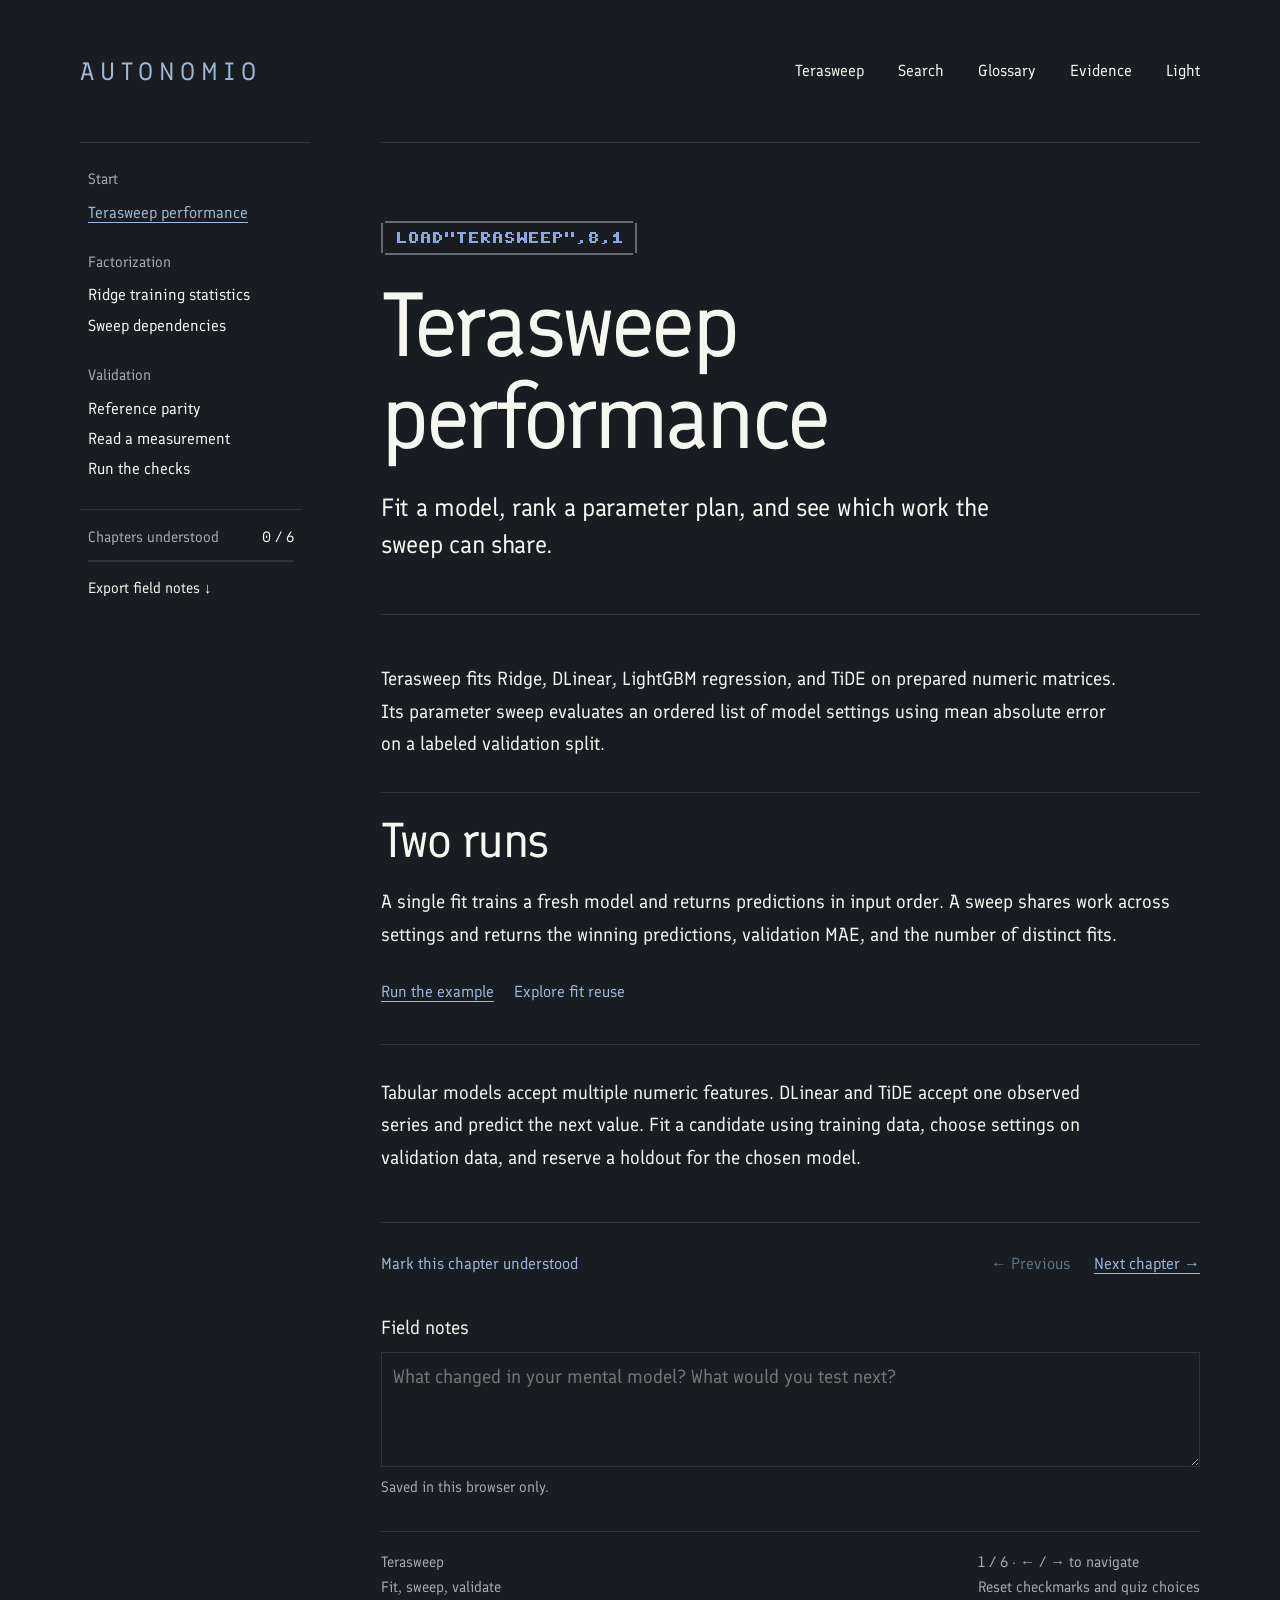
==== commit dd1b4646: "docs: align current model and sweep evidence" ====
--- a/docs/masterclass/index.html
+++ b/docs/masterclass/index.html
@@ -507,7 +507,7 @@
 
 <div class="callout">
   <h2>Two runs</h2>
-  <p>A single fit returns predictions in input order. A sweep ranks the settings and returns the winning predictions, validation MAE, and the number of distinct fits.</p>
+  <p>A single fit trains a fresh model and returns predictions in input order. A sweep shares work across settings and returns the winning predictions, validation MAE, and the number of distinct fits.</p>
   <div class="small-buttons">
     <button class="primary" data-go="reproduce">Run the example</button>
     <button class="secondary" data-go="sweep">Explore fit reuse</button>
@@ -546,9 +546,9 @@
 
 <p>With 100 distinct settings, the sweep needs 100 fits. Ridge still shares input statistics and DLinear shares designs at the same lookback and kernel. LightGBM and TiDE reuse backend setup.</p>
 <button class="ref" data-source="sweep">Open the sweep implementation ↗</button>
-</div></section><section class="lesson " id="reference" aria-labelledby="reference-title"><header class="chapter-header"><h1 id="reference-title" tabindex="-1">Reference parity</h1><p class="lead">Compare the same prepared inputs and model settings with an independent upstream fit.</p></header><div class="lesson-body"><h2>Match the inputs before comparing outputs</h2>
+</div></section><section class="lesson " id="reference" aria-labelledby="reference-title"><header class="chapter-header"><h1 id="reference-title" tabindex="-1">Reference parity</h1><p class="lead">Compare the same prepared inputs and model settings with a direct reference fit.</p></header><div class="lesson-body"><h2>Match the inputs before comparing outputs</h2>
 <p>Freeze the training and validation matrices. Use the same model settings, causal windows for series models, and backend versions. Then check every prediction, the validation score, and the winning trial.</p>
-<p>The live audit compares Ridge and DLinear numerically with Limen and checks LightGBM and TiDE bit for bit with their upstream models on the tested environment. All four cases also check the ten-decimal formatted predictions.</p>
+<p>The live audit calls scikit-learn Ridge directly, solves DLinear with SciPy and NumPy, and checks LightGBM and TiDE bit for bit with their upstream models on the tested environment. All four cases also check the ten-decimal formatted predictions.</p>
 
 <div class="checkpoint" data-correct="1">
   <h3>Check your understanding</h3>
@@ -561,10 +561,14 @@
 </div>
 <button class="ref" data-source="audit">Open the reference audit ↗</button>
 </div></section><section class="lesson " id="evidence" aria-labelledby="evidence-title"><header class="chapter-header"><h1 id="evidence-title" tabindex="-1">Read a measurement</h1><p class="lead">Separate a trial count from the number of distinct fits, and compare runtimes on matched workloads.</p></header><div class="lesson-body"><h2>Separate reuse from training speed</h2>
-<p>A sweep speedup can reflect shared training statistics, fewer fits, or shared backend startup. A single-fit comparison answers a different question. Record which phases each timer includes and keep model settings, evaluation, and requested trials matched.</p>
-<p>When evaluating a runtime claim, check the train and validation shapes, unique fit count, hardware, and backend versions. Time measured at a smaller scale can support a projection, which should be identified separately from measured results.</p>
+<p>Time one fresh fit and prediction pass on the same prepared inputs with Terasweep and the direct reference. Check that the predictions agree. The fit-and-predict time measures both phases together. Read where each timer starts, including how it handles input validation.</p>
+<p>Then time the sweep on a matched model plan and scorer. Repeated settings can share a fit and score. Distinct fits can share training statistics, window designs, or backend setup. Check both trial counts and distinct fit counts when interpreting the time.</p>
+<p>Use the fixture shapes, hardware, and backend versions to interpret recorded times. A projection should state its measured calibration and how it extends that rate.</p>
 <p>The historical benchmark reports are retained in the research record with their original workloads and timing boundaries.</p>
-<button class="ref" data-source="research">Open the research record ↗</button>
+<div class="small-buttons">
+  <button class="ref" data-source="audit">Open the direct comparison ↗</button>
+  <button class="ref" data-source="research">Open the research record ↗</button>
+</div>
 </div></section><section class="lesson " id="reproduce" aria-labelledby="reproduce-title"><header class="chapter-header"><h1 id="reproduce-title" tabindex="-1">Run the checks</h1><p class="lead">Start with the bundled examples and carry the exact data, settings and source into your own comparison.</p></header><div class="lesson-body"><h2>Run the package examples</h2>
 <p>From the repository root, build the package, fit the concrete strength example, and run the ordered model plan.</p>
 <div class="code-card">
@@ -588,7 +592,7 @@
 <dialog id="glossary-dialog" aria-labelledby="glossary-heading"><header class="dialog-head"><h2 id="glossary-heading">The working vocabulary</h2><button class="dialog-close" data-close>Close ×</button></header><div class="glossary-content"><p>Definitions as used in this investigation. Technical contracts live in the source and evidence room.</p><dl id="glossary-terms"></dl></div></dialog>
 <dialog id="search-dialog" aria-labelledby="search-heading"><header class="dialog-head"><h2 id="search-heading">Find a concept</h2><button class="dialog-close" data-close>Close ×</button></header><div class="search-content"><label class="sr-only" for="course-search">Search lesson text</label><input id="course-search" placeholder="Try: MAE, Cholesky, validation…"><div id="search-results"></div></div></dialog>
 <div id="toast" class="toast" role="status" hidden></div>
-<script type="application/json" id="course-data">{"chapters":[{"id":"brief"},{"id":"model"},{"id":"sweep"},{"id":"reference"},{"id":"evidence"},{"id":"reproduce"}],"sources":{"ridge":{"title":"Ridge model","kind":"Code","path":"src/ridge.rs","url":"https://github.com/autonomio/Terasweep/blob/main/src/ridge.rs","text":"use crate::Matrix;\n\n#[derive(Clone, Copy)]\npub struct TrainConfig {\n    pub alpha: f64,\n    pub fit_intercept: bool,\n    pub solver_eps: f64,\n}\n\npub struct RidgeStats {\n    cols: usize,\n    x_mean: Vec\u003cf64>,\n    y_mean: f64,\n    centered_gram: Vec\u003cf64>,\n    centered_rhs: Vec\u003cf64>,\n    raw_gram: Vec\u003cf64>,\n    raw_rhs: Vec\u003cf64>,\n}\n\npub fn precompute_stats(data: &Matrix) -> RidgeStats {\n    let rows = data.rows;\n    let cols = data.cols;\n    let inv_rows = 1.0 / rows as f64;\n    let mut x_mean = vec![0.0; cols];\n    let mut y_mean = 0.0;\n\n    for row in 0..rows {\n        let offset = row * cols;\n        y_mean += data.y[row];\n        for col in 0..cols {\n            x_mean[col] += data.x[offset + col];\n        }\n    }\n    y_mean *= inv_rows;\n    for value in &mut x_mean {\n        *value *= inv_rows;\n    }\n\n    let mut centered_gram = vec![0.0; cols * cols];\n    let mut centered_rhs = vec![0.0; cols];\n    let mut raw_gram = vec![0.0; cols * cols];\n    let mut raw_rhs = vec![0.0; cols];\n    for row in 0..rows {\n        let offset = row * cols;\n        let yc = data.y[row] - y_mean;\n        for i in 0..cols {\n            let xi_raw = data.x[offset + i];\n            let xi = data.x[offset + i] - x_mean[i];\n            centered_rhs[i] += xi * yc;\n            raw_rhs[i] += xi_raw * data.y[row];\n            for j in 0..=i {\n                centered_gram[i * cols + j] += xi * (data.x[offset + j] - x_mean[j]);\n                raw_gram[i * cols + j] += xi_raw * data.x[offset + j];\n            }\n        }\n    }\n\n    RidgeStats {\n        cols,\n        x_mean,\n        y_mean,\n        centered_gram,\n        centered_rhs,\n        raw_gram,\n        raw_rhs,\n    }\n}\n\npub(crate) fn fit_predict(\n    stats: &RidgeStats,\n    test: &Matrix,\n    config: TrainConfig,\n) -> Result\u003cVec\u003cf64>, Box\u003cdyn std::error::Error>> {\n    let beta = fit_from_stats(stats, config)?;\n    Ok(predict(test, &beta))\n}\n\nfn fit_from_stats(\n    stats: &RidgeStats,\n    config: TrainConfig,\n) -> Result\u003cVec\u003cf64>, Box\u003cdyn std::error::Error>> {\n    let cols = stats.cols;\n    let mut gram = if config.fit_intercept {\n        stats.centered_gram.clone()\n    } else {\n        stats.raw_gram.clone()\n    };\n    let mut rhs = if config.fit_intercept {\n        stats.centered_rhs.clone()\n    } else {\n        stats.raw_rhs.clone()\n    };\n\n    for i in 0..cols {\n        gram[i * cols + i] += config.alpha;\n        for j in 0..i {\n            gram[j * cols + i] = gram[i * cols + j];\n        }\n    }\n\n    solve_spd_in_place(&mut gram, &mut rhs, cols, config.solver_eps)?;\n    let intercept = if config.fit_intercept {\n        stats.y_mean\n            - stats\n                .x_mean\n                .iter()\n                .zip(rhs.iter())\n                .map(|(x, b)| x * b)\n                .sum::\u003cf64>()\n    } else {\n        0.0\n    };\n    let mut beta = Vec::with_capacity(cols + 1);\n    beta.push(intercept);\n    beta.extend_from_slice(&rhs);\n    Ok(beta)\n}\n\nfn predict(data: &Matrix, beta: &[f64]) -> Vec\u003cf64> {\n    let mut predictions = Vec::with_capacity(data.rows);\n    for row in data.x.chunks_exact(data.cols) {\n        let mut prediction = beta[0];\n        for (value, coefficient) in row.iter().zip(&beta[1..]) {\n            prediction += value * coefficient;\n        }\n        predictions.push(prediction);\n    }\n    predictions\n}\n\nfn solve_spd_in_place(\n    a: &mut [f64],\n    b: &mut [f64],\n    n: usize,\n    eps: f64,\n) -> Result\u003c(), Box\u003cdyn std::error::Error>> {\n    for row in 0..n {\n        let row_offset = row * n;\n        for col in 0..=row {\n            let col_offset = col * n;\n            let mut sum = a[row_offset + col];\n            for k in 0..col {\n                sum -= a[row_offset + k] * a[col_offset + k];\n            }\n\n            if row == col {\n                if sum \u003c= eps {\n                    return Err(format!(\"singular ridge matrix at pivot {row}: {sum}\").into());\n                }\n                a[row_offset + col] = sum.sqrt();\n            } else {\n                a[row_offset + col] = sum / a[col_offset + col];\n            }\n        }\n    }\n\n    for row in 0..n {\n        let row_offset = row * n;\n        let mut value = b[row];\n        for col in 0..row {\n            value -= a[row_offset + col] * b[col];\n        }\n        b[row] = value / a[row_offset + row];\n    }\n\n    for row in (0..n).rev() {\n        let row_offset = row * n;\n        let mut value = b[row];\n        for col in (row + 1)..n {\n            value -= a[col * n + row] * b[col];\n        }\n        b[row] = value / a[row_offset + row];\n    }\n\n    Ok(())\n}\n","sha256":"53c82afb96eca6dc014ea11af1a156145a3726b19507704c363a80076d506460"},"sweep":{"title":"Sweep selection and reuse","kind":"Code","path":"src/sweep.rs","url":"https://github.com/autonomio/Terasweep/blob/main/src/sweep.rs","text":"use std::collections::{hash_map::Entry, BTreeMap, HashMap, HashSet};\nuse std::error::Error;\nuse std::time::Instant;\n\nuse crate::model::{check_matrices, check_predictions, Training};\nuse crate::{dlinear, lightgbm, ridge, tide, Matrix, Model};\n\n/// The lowest validation MAE from a completed sweep.\n#[derive(Debug)]\npub struct SweepWinner {\n    /// Zero-based position in the supplied plan.\n    pub trial: usize,\n    pub model: Model,\n    pub mae: f64,\n    /// Predictions in validation row order.\n    pub predictions: Vec\u003cf64>,\n}\n\n#[derive(Debug)]\npub struct SweepResult {\n    pub trials: usize,\n    pub unique_fits: usize,\n    pub elapsed_seconds: f64,\n    pub best: SweepWinner,\n}\n\n/// Evaluate an ordered model plan by mean absolute error on labeled validation data.\n///\n/// Identical training configurations share one fit and score. Ridge shares\n/// training statistics across settings, DLinear shares designs per window\n/// shape, and LightGBM and TiDE reuse backend setup. Ties choose the first\n/// supplied trial. Invalid models, fit errors and nonfinite scores return errors.\npub fn sweep(\n    models: &[Model],\n    train: &Matrix,\n    validation: &Matrix,\n) -> Result\u003cSweepResult, Box\u003cdyn Error>> {\n    if models.is_empty() {\n        return Err(\"Sweep requires at least one model\".into());\n    }\n    check_matrices(train, validation)?;\n    let start = Instant::now();\n    let mut seen = HashSet::new();\n    let mut unique = Vec::new();\n    for (trial, model) in models.iter().enumerate() {\n        let training = model\n            .training(train.cols)\n            .map_err(|error| format!(\"Trial {trial}: {error}\"))?;\n        if seen.insert(training.key()) {\n            unique.push((trial, training));\n        }\n    }\n    let unique_fits = unique.len();\n\n    let mut ridge_stats = None;\n    let mut designs = HashMap::new();\n    let mut lightgbm_backend = None;\n    let mut tide_groups = BTreeMap::new();\n    let mut best = None;\n\n    for (trial, training) in unique {\n        let predictions = match training {\n            Training::Ridge(config) => {\n                let stats = ridge_stats.get_or_insert_with(|| ridge::precompute_stats(train));\n                ridge::fit_predict(stats, validation, config)?\n            }\n            Training::DLinear(config) => {\n                let design = match designs.entry((config.lookback, config.kernel)) {\n                    Entry::Occupied(entry) => entry.into_mut(),\n                    Entry::Vacant(entry) => entry.insert(dlinear::DesignCache::new(\n                        train,\n                        validation,\n                        config.lookback,\n                        config.kernel,\n                    )?),\n                };\n                design.fit_predict(config)?\n            }\n            Training::LightGbm(config, seed) => {\n                let backend = match &lightgbm_backend {\n                    Some(backend) => backend,\n                    None => lightgbm_backend.insert(lightgbm::Backend::new(train)?),\n                };\n                backend.fit_predict(train, validation, config, seed)?\n            }\n            Training::Tide(config, seed) => {\n                let (trials, configs): &mut (Vec\u003c_>, Vec\u003c_>) = tide_groups.entry(seed).or_default();\n                trials.push(trial);\n                configs.push(config);\n                continue;\n            }\n        };\n        consider(&mut best, trial, models[trial], predictions, validation)?;\n    }\n    for (seed, (trials, configs)) in tide_groups {\n        let fits = tide::fit_batch(train, validation, &configs, seed)?;\n        for (trial, fit) in trials.into_iter().zip(fits) {\n            consider(&mut best, trial, models[trial], fit.predictions, validation)?;\n        }\n    }\n\n    Ok(SweepResult {\n        trials: models.len(),\n        unique_fits,\n        elapsed_seconds: start.elapsed().as_secs_f64(),\n        best: best.ok_or(\"Sweep returned no predictions\")?,\n    })\n}\n\nfn consider(\n    best: &mut Option\u003cSweepWinner>,\n    trial: usize,\n    model: Model,\n    predictions: Vec\u003cf64>,\n    validation: &Matrix,\n) -> Result\u003c(), Box\u003cdyn Error>> {\n    check_predictions(&predictions, validation.rows)?;\n    let mae = predictions\n        .iter()\n        .zip(&validation.y)\n        .map(|(prediction, target)| (prediction - target).abs())\n        .sum::\u003cf64>()\n        / validation.rows as f64;\n    if !mae.is_finite() {\n        return Err(format!(\"Trial {trial} produced nonfinite MAE\").into());\n    }\n    if best\n        .as_ref()\n        .map_or(true, |prior| (mae, trial) \u003c (prior.mae, prior.trial))\n    {\n        *best = Some(SweepWinner {\n            trial,\n            model,\n            mae,\n            predictions,\n        });\n    }\n    Ok(())\n}\n","sha256":"73581965cd4fcc8413f8663655a14f388bfd3aabce9ac145bc561d9a5976a480"},"plan":{"title":"Sweep plan format","kind":"Guide","path":"docs/sweeps.md","url":"https://github.com/autonomio/Terasweep/blob/main/docs/sweeps.md","text":"# Run a parameter sweep\n\nTerasweep fits each model entry on the training matrix and ranks it by mean\nabsolute error (MAE) on the labeled validation matrix. Both matrices use the\nsame numeric layout as the fit API and must have the same feature count.\nReserve a separate holdout to estimate the selected model's predictive quality.\n[Matrix format](agents.md#matrix-format)\n\n```sh\ncargo build --release --locked\ntarget/release/terasweep sweep \\\n  tests/fixtures/concrete/train.bin \\\n  tests/fixtures/concrete/validation.bin \\\n  docs/examples/models.txt\n```\n\nThe command writes a JSON receipt to stdout. `best.trial` is the zero-based\nindex of the model entry, excluding blank lines and lines that begin with\n`#`. `best.predictions` follows validation row order. The earliest entry\nwins an exact MAE tie. Invalid settings, backend failures, and nonfinite\nscores fail the sweep.\n\n## Model plan\n\nEnter one model per line. Fields are whitespace-delimited and ordered as\nshown below. Boolean values are `true` or `false`. Ridge and LightGBM\naccept tabular features. DLinear and TiDE require one observed series.\n\n| Model | Fields after the model name |\n| --- | --- |\n| `ridge` | `alpha fit_intercept solver_eps` |\n| `dlinear` | `alpha lookback kernel solver_eps` |\n| `lightgbm` | `learning_rate num_trees num_leaves max_bins lambda_l2 min_data_in_leaf seed` |\n| `tide` | `lookback hidden_width learning_rate epochs seed` |\n\nUse `make run TRAIN=\u2026 VALIDATION=\u2026 PLAN=\u2026` to override the example paths.\nThe Rust entry point is `terasweep::sweep(&models, &train, &validation)`.\nThe CLI and Rust API use the same fit settings and selection rule.\n\n## Reuse and timing\n\nThe receipt reports the number of plan entries and distinct fits. Equivalent\ntraining configurations reuse predictions and MAE. With fixed data, Ridge\nreuses training statistics across regularization settings and DLinear\nreuses its design for each lookback and kernel combination. LightGBM reuses\nthe loaded C API and converted labels. TiDE uses one worker per effective\nseed, with fresh weights for each distinct configuration. Both backends use\nthe low 31 bits of the supplied seed.\n\nThe sweep timer includes planning model keys, fitting, and evaluating MAE.\nIt excludes file loading and JSON output. Every distinct configuration still\nrequires its own fit. Prediction-only runs can continue to use the single-model\nCLI or `fit_predict`. [Backend setup](backends.md) \u00b7 [Model cards](../README.md#model-cards)\n","sha256":"23ff71c590e02cf91a21f04e6b52634790a98706e5a784c9d91bc3281801c90e"},"audit":{"title":"Model reference audit","kind":"Guide","path":"docs/research/model-reference-parity.md","url":"https://github.com/autonomio/Terasweep/blob/main/docs/research/model-reference-parity.md","text":"# Model reference parity\n\nThe current audit checks predictions and validation-MAE sweep winners on public\nconcrete strength, abalone age, and bike demand fixtures. Each comparison uses\nidentical feature values, targets, and model settings on both sides.\n[Fixture provenance](../../tests/fixtures/README.md)\n\n## Fast checks\n\n`make test` runs the Rust and Python checks. These cover ten-decimal prediction\nagreement against reference values for Ridge and DLinear, exact sweep\nagreement with separately fitted models, stable first-winner ties, duplicate\nfit reuse, input validation, and the CLI and MCP contracts. No external model\nbackend is needed.\n\n## Live audit\n\nThe optional audit compares predictions with Limen Ridge and DLinear, the\nofficial LightGBM regressor, and the pinned Google Research TiDE model. It\nchecks all predictions at `atol=rtol=1e-10` and compares their ten-decimal\nformatted values. LightGBM and TiDE require bit equality on the tested\nenvironment. Each sweep contains the same model settings as the individual\nfits plus a duplicate, and must return the reference's winning index and score.\nIts winning predictions must be bit-identical to those from a separate\nTerasweep single fit.\n\nFrom the checkout, install the audit dependencies and configure the\n[TiDE backend](../backends.md#tide). On macOS, LightGBM also needs the\n[OpenMP runtime](../backends.md#lightgbm).\n\n```sh\npython3.12 -m venv runs/reference-venv\nruns/reference-venv/bin/python -m pip install 'vaquum-limen[data,stats]==6.0.1' \\\n  'numpy==2.2.6' 'scipy==1.15.3' 'scikit-learn==1.7.2' 'polars==1.42.1' \\\n  'pyarrow==23.0.1' 'lightgbm==4.6.0'\ncargo build --release --locked\nruns/reference-venv/bin/python -B scripts/verify_model_parity.py\n```\n\nThe full audit checks eight settings and 512 predictions per model. Use\n`--quick` for one setting per model, or give one or more model names to run\na subset. The JSON receipt reports maximum error, bit equality, and sweep\nresults. The [historical research record](README.md) preserves earlier results\non their original inputs.\n\n## Recorded result\n\nThe full audit passed on Apple M1 Max for all 32 configurations. Each of the\nfour nine-entry plans completed eight fits and matched its reference winner.\n\n| Model | Maximum absolute prediction error | Bit-identical predictions |\n| --- | ---: | --- |\n| Ridge | `9.95e-14` | No |\n| DLinear | `1.78e-14` | No |\n| LightGBM | `0` | Yes |\n| TiDE | `0` | Yes |\n","sha256":"a2c2d8a714ffc2d6f46a81037126d8ebd9ddf70a3a6c93007a2e617fda83bb08"},"backends":{"title":"Backend setup","kind":"Guide","path":"docs/backends.md","url":"https://github.com/autonomio/Terasweep/blob/main/docs/backends.md","text":"# Backend setup\n\n`cargo build --release --locked` builds the Rust library and executable on\nmacOS and Linux using Rust and Cargo 1.63 or newer. Ridge and DLinear require\nonly Rust. The repository Python fit adapter uses Python 3.10 or newer.\n\n## LightGBM\n\nOn macOS, install the OpenMP runtime with `brew install libomp` if it is\nabsent. Install LightGBM 4.6.0 and point Terasweep to the official native\nlibrary. Python is used here to locate the library.\n\n```sh\npython3 -m venv runs/lightgbm-env\nruns/lightgbm-env/bin/python -m pip install 'lightgbm==4.6.0'\nexport TERASWEEP_LIGHTGBM_LIB=\"$(runs/lightgbm-env/bin/python -c 'from lightgbm.basic import _LIB; print(_LIB._name)')\"\n```\n\n## TiDE\n\nUse Python 3.12 with the pinned TensorFlow environment and Google model\nsource. Terasweep checks the source digest before fitting.\n\n```sh\npython3.12 -m venv runs/tide-reference\nruns/tide-reference/bin/python -m pip install 'tensorflow==2.16.2' \\\n  'keras==3.15.1' 'numpy==1.26.4' 'tqdm==4.67.1'\ncurl -fsSL https://raw.githubusercontent.com/google-research/google-research/5b09c22d73a9d35eb6c5d2a99b95677a45053466/tide/models.py \\\n  -o runs/tide-reference/models.py\nexport TERASWEEP_TIDE_PYTHON=\"$PWD/runs/tide-reference/bin/python\"\nexport TERASWEEP_TIDE_SOURCE=\"$PWD/runs/tide-reference/models.py\"\n```\n\n## Series inputs\n\nDLinear and TiDE expect one observation per feature row and one next-value\ntarget per row. Each split forms causal windows from its own preceding\nobservations, padding the start with its first value. See the\n[bike demand fixtures](../tests/fixtures/README.md) for an example and the\n[sweep plan format](sweeps.md#model-plan) for backend settings.\n","sha256":"c03b914659ccffa863701ceda7346199d8d1aa09b83308b9f546f6d12a54ddf5"},"research":{"title":"Research record","kind":"Index","path":"docs/research/README.md","url":"https://github.com/autonomio/Terasweep/blob/main/docs/research/README.md","text":"# Terasweep research\n\nThe [reference audit](model-reference-parity.md) checks the current package\non public regression and forecasting fixtures. It compares predictions with\nupstream models and checks the sweep's exact fit counts and winner. The\n[learning course](../masterclass/README.md) explains the method.\n\nThe archived pilot runner, original learning material, and its benchmark\nreceipts are in the Vaquum Alpha Research bundle. Historical measurements\ndescribe the pinned code and workload used for those experiments.\n[Research bundle](https://github.com/Vaquum/alpha-research/tree/main/terasweep-performance) \u00b7\n[Runnable pilot snapshot](https://github.com/Vaquum/alpha-research/tree/main/terasweep-performance/finance-pilot) \u00b7\n[Public historical measurement record](https://github.com/autonomio/Terasweep/tree/d5dd91675e647e38dd2f6f209e68eaa71e27c1ab/benchmarks)\n\n## Citing an experiment\n\nCite [Terasweep](../../CITATION.cff) and include a permalink to the full Git\ncommit used. Cite the report or measurement receipt and record the hardware,\ntoolchain, model versions, data and split, search space, and timing boundary.\nFor projected times, include the measured calibration and projection rule.\n","sha256":"93a257f8af2be76f631170f26631ae09bc8846373850b9d23b9a38d394b0390d"}}}</script><script>'use strict';
+<script type="application/json" id="course-data">{"chapters":[{"id":"brief"},{"id":"model"},{"id":"sweep"},{"id":"reference"},{"id":"evidence"},{"id":"reproduce"}],"sources":{"ridge":{"title":"Ridge model","kind":"Code","path":"src/ridge.rs","url":"https://github.com/autonomio/Terasweep/blob/main/src/ridge.rs","text":"use crate::Matrix;\n\n#[derive(Clone, Copy)]\npub struct TrainConfig {\n    pub alpha: f64,\n    pub fit_intercept: bool,\n    pub solver_eps: f64,\n}\n\npub struct RidgeStats {\n    cols: usize,\n    x_mean: Vec\u003cf64>,\n    y_mean: f64,\n    centered_gram: Vec\u003cf64>,\n    centered_rhs: Vec\u003cf64>,\n    raw_gram: Vec\u003cf64>,\n    raw_rhs: Vec\u003cf64>,\n}\n\npub fn precompute_stats(data: &Matrix) -> RidgeStats {\n    let rows = data.rows;\n    let cols = data.cols;\n    let inv_rows = 1.0 / rows as f64;\n    let mut x_mean = vec![0.0; cols];\n    let mut y_mean = 0.0;\n\n    for row in 0..rows {\n        let offset = row * cols;\n        y_mean += data.y[row];\n        for col in 0..cols {\n            x_mean[col] += data.x[offset + col];\n        }\n    }\n    y_mean *= inv_rows;\n    for value in &mut x_mean {\n        *value *= inv_rows;\n    }\n\n    let mut centered_gram = vec![0.0; cols * cols];\n    let mut centered_rhs = vec![0.0; cols];\n    let mut raw_gram = vec![0.0; cols * cols];\n    let mut raw_rhs = vec![0.0; cols];\n    for row in 0..rows {\n        let offset = row * cols;\n        let yc = data.y[row] - y_mean;\n        for i in 0..cols {\n            let xi_raw = data.x[offset + i];\n            let xi = data.x[offset + i] - x_mean[i];\n            centered_rhs[i] += xi * yc;\n            raw_rhs[i] += xi_raw * data.y[row];\n            for j in 0..=i {\n                centered_gram[i * cols + j] += xi * (data.x[offset + j] - x_mean[j]);\n                raw_gram[i * cols + j] += xi_raw * data.x[offset + j];\n            }\n        }\n    }\n\n    RidgeStats {\n        cols,\n        x_mean,\n        y_mean,\n        centered_gram,\n        centered_rhs,\n        raw_gram,\n        raw_rhs,\n    }\n}\n\npub(crate) fn fit_predict(\n    stats: &RidgeStats,\n    test: &Matrix,\n    config: TrainConfig,\n) -> Result\u003cVec\u003cf64>, Box\u003cdyn std::error::Error>> {\n    let beta = fit_from_stats(stats, config)?;\n    Ok(predict(test, &beta))\n}\n\nfn fit_from_stats(\n    stats: &RidgeStats,\n    config: TrainConfig,\n) -> Result\u003cVec\u003cf64>, Box\u003cdyn std::error::Error>> {\n    let cols = stats.cols;\n    let mut gram = if config.fit_intercept {\n        stats.centered_gram.clone()\n    } else {\n        stats.raw_gram.clone()\n    };\n    let mut rhs = if config.fit_intercept {\n        stats.centered_rhs.clone()\n    } else {\n        stats.raw_rhs.clone()\n    };\n\n    for i in 0..cols {\n        gram[i * cols + i] += config.alpha;\n        for j in 0..i {\n            gram[j * cols + i] = gram[i * cols + j];\n        }\n    }\n\n    solve_spd_in_place(&mut gram, &mut rhs, cols, config.solver_eps)?;\n    let intercept = if config.fit_intercept {\n        stats.y_mean\n            - stats\n                .x_mean\n                .iter()\n                .zip(rhs.iter())\n                .map(|(x, b)| x * b)\n                .sum::\u003cf64>()\n    } else {\n        0.0\n    };\n    let mut beta = Vec::with_capacity(cols + 1);\n    beta.push(intercept);\n    beta.extend_from_slice(&rhs);\n    Ok(beta)\n}\n\nfn predict(data: &Matrix, beta: &[f64]) -> Vec\u003cf64> {\n    let mut predictions = Vec::with_capacity(data.rows);\n    for row in data.x.chunks_exact(data.cols) {\n        let mut prediction = beta[0];\n        for (value, coefficient) in row.iter().zip(&beta[1..]) {\n            prediction += value * coefficient;\n        }\n        predictions.push(prediction);\n    }\n    predictions\n}\n\nfn solve_spd_in_place(\n    a: &mut [f64],\n    b: &mut [f64],\n    n: usize,\n    eps: f64,\n) -> Result\u003c(), Box\u003cdyn std::error::Error>> {\n    for row in 0..n {\n        let row_offset = row * n;\n        for col in 0..=row {\n            let col_offset = col * n;\n            let mut sum = a[row_offset + col];\n            for k in 0..col {\n                sum -= a[row_offset + k] * a[col_offset + k];\n            }\n\n            if row == col {\n                if sum \u003c= eps {\n                    return Err(format!(\"singular ridge matrix at pivot {row}: {sum}\").into());\n                }\n                a[row_offset + col] = sum.sqrt();\n            } else {\n                a[row_offset + col] = sum / a[col_offset + col];\n            }\n        }\n    }\n\n    for row in 0..n {\n        let row_offset = row * n;\n        let mut value = b[row];\n        for col in 0..row {\n            value -= a[row_offset + col] * b[col];\n        }\n        b[row] = value / a[row_offset + row];\n    }\n\n    for row in (0..n).rev() {\n        let row_offset = row * n;\n        let mut value = b[row];\n        for col in (row + 1)..n {\n            value -= a[col * n + row] * b[col];\n        }\n        b[row] = value / a[row_offset + row];\n    }\n\n    Ok(())\n}\n","sha256":"53c82afb96eca6dc014ea11af1a156145a3726b19507704c363a80076d506460"},"sweep":{"title":"Sweep selection and reuse","kind":"Code","path":"src/sweep.rs","url":"https://github.com/autonomio/Terasweep/blob/main/src/sweep.rs","text":"use std::collections::{hash_map::Entry, BTreeMap, HashMap, HashSet};\nuse std::error::Error;\nuse std::time::Instant;\n\nuse crate::model::{check_matrices, check_predictions, Training};\nuse crate::{dlinear, lightgbm, ridge, tide, Matrix, Model};\n\n/// The lowest validation MAE from a completed sweep.\n#[derive(Debug)]\npub struct SweepWinner {\n    /// Zero-based position in the supplied plan.\n    pub trial: usize,\n    pub model: Model,\n    pub mae: f64,\n    /// Predictions in validation row order.\n    pub predictions: Vec\u003cf64>,\n}\n\n#[derive(Debug)]\npub struct SweepResult {\n    pub trials: usize,\n    pub unique_fits: usize,\n    pub elapsed_seconds: f64,\n    pub best: SweepWinner,\n}\n\n/// Evaluate an ordered model plan by mean absolute error on labeled validation data.\n///\n/// Identical training configurations share one fit and score. Ridge shares\n/// training statistics across settings, DLinear shares designs per window\n/// shape, and LightGBM and TiDE reuse backend setup. Ties choose the first\n/// supplied trial. Invalid models, fit errors and nonfinite scores return errors.\npub fn sweep(\n    models: &[Model],\n    train: &Matrix,\n    validation: &Matrix,\n) -> Result\u003cSweepResult, Box\u003cdyn Error>> {\n    if models.is_empty() {\n        return Err(\"Sweep requires at least one model\".into());\n    }\n    check_matrices(train, validation)?;\n    let start = Instant::now();\n    let mut seen = HashSet::new();\n    let mut unique = Vec::new();\n    for (trial, model) in models.iter().enumerate() {\n        let training = model\n            .training(train.cols)\n            .map_err(|error| format!(\"Trial {trial}: {error}\"))?;\n        if seen.insert(training.key()) {\n            unique.push((trial, training));\n        }\n    }\n    let unique_fits = unique.len();\n\n    let mut ridge_stats = None;\n    let mut designs = HashMap::new();\n    let mut lightgbm_backend = None;\n    let mut tide_groups = BTreeMap::new();\n    let mut best = None;\n\n    for (trial, training) in unique {\n        let predictions = match training {\n            Training::Ridge(config) => {\n                let stats = ridge_stats.get_or_insert_with(|| ridge::precompute_stats(train));\n                ridge::fit_predict(stats, validation, config)?\n            }\n            Training::DLinear(config) => {\n                let design = match designs.entry((config.lookback, config.kernel)) {\n                    Entry::Occupied(entry) => entry.into_mut(),\n                    Entry::Vacant(entry) => entry.insert(dlinear::DesignCache::new(\n                        train,\n                        validation,\n                        config.lookback,\n                        config.kernel,\n                    )?),\n                };\n                design.fit_predict(config)?\n            }\n            Training::LightGbm(config, seed) => {\n                let backend = match &lightgbm_backend {\n                    Some(backend) => backend,\n                    None => lightgbm_backend.insert(lightgbm::Backend::new(train)?),\n                };\n                backend.fit_predict(train, validation, config, seed)?\n            }\n            Training::Tide(config, seed) => {\n                let (trials, configs): &mut (Vec\u003c_>, Vec\u003c_>) = tide_groups.entry(seed).or_default();\n                trials.push(trial);\n                configs.push(config);\n                continue;\n            }\n        };\n        consider(&mut best, trial, models[trial], predictions, validation)?;\n    }\n    for (seed, (trials, configs)) in tide_groups {\n        let fits = tide::fit_batch(train, validation, &configs, seed)?;\n        for (trial, fit) in trials.into_iter().zip(fits) {\n            consider(&mut best, trial, models[trial], fit.predictions, validation)?;\n        }\n    }\n\n    Ok(SweepResult {\n        trials: models.len(),\n        unique_fits,\n        elapsed_seconds: start.elapsed().as_secs_f64(),\n        best: best.ok_or(\"Sweep returned no predictions\")?,\n    })\n}\n\nfn consider(\n    best: &mut Option\u003cSweepWinner>,\n    trial: usize,\n    model: Model,\n    predictions: Vec\u003cf64>,\n    validation: &Matrix,\n) -> Result\u003c(), Box\u003cdyn Error>> {\n    check_predictions(&predictions, validation.rows)?;\n    let mae = predictions\n        .iter()\n        .zip(&validation.y)\n        .map(|(prediction, target)| (prediction - target).abs())\n        .sum::\u003cf64>()\n        / validation.rows as f64;\n    if !mae.is_finite() {\n        return Err(format!(\"Trial {trial} produced nonfinite MAE\").into());\n    }\n    if best\n        .as_ref()\n        .map_or(true, |prior| (mae, trial) \u003c (prior.mae, prior.trial))\n    {\n        *best = Some(SweepWinner {\n            trial,\n            model,\n            mae,\n            predictions,\n        });\n    }\n    Ok(())\n}\n","sha256":"73581965cd4fcc8413f8663655a14f388bfd3aabce9ac145bc561d9a5976a480"},"plan":{"title":"Sweep plan format","kind":"Guide","path":"docs/sweeps.md","url":"https://github.com/autonomio/Terasweep/blob/main/docs/sweeps.md","text":"# Run a parameter sweep\n\nTerasweep fits each distinct configuration on the training matrix and ranks\nit by mean absolute error (MAE) on the labeled validation matrix. Both matrices\nuse the same numeric layout as the fit API and must have the same feature count.\nReserve a separate holdout to estimate the selected model's predictive quality.\n[Matrix format](agents.md#matrix-format)\n\n```sh\ncargo build --release --locked\ntarget/release/terasweep sweep \\\n  tests/fixtures/concrete/train.bin \\\n  tests/fixtures/concrete/validation.bin \\\n  docs/examples/models.txt\n```\n\nThe command writes a JSON receipt to stdout. `best.trial` is the zero-based\nindex of the model entry, excluding blank lines and lines that begin with\n`#`. `best.predictions` follows validation row order. The earliest entry\nwins an exact MAE tie. Invalid settings, backend failures, and nonfinite\nscores fail the sweep.\n\n## Model plan\n\nEnter one model per line. Fields are whitespace-delimited and ordered as\nshown below. Boolean values are `true` or `false`. Ridge and LightGBM\naccept tabular features. DLinear and TiDE require one observed series.\n\n| Model | Fields after the model name |\n| --- | --- |\n| `ridge` | `alpha fit_intercept solver_eps` |\n| `dlinear` | `alpha lookback kernel solver_eps` |\n| `lightgbm` | `learning_rate num_trees num_leaves max_bins lambda_l2 min_data_in_leaf seed` |\n| `tide` | `lookback hidden_width learning_rate epochs seed` |\n\nUse `make run TRAIN=\u2026 VALIDATION=\u2026 PLAN=\u2026` to override the example paths.\nThe Rust entry point is `terasweep::sweep(&models, &train, &validation)`.\nThe CLI and Rust API use the same fit settings and selection rule.\n\n## Reuse and timing\n\nThe receipt reports the number of plan entries and distinct fits. Equivalent\ntraining configurations reuse predictions and MAE. With fixed data, Ridge\nreuses training statistics across regularization settings and DLinear\nreuses its design for each lookback and kernel combination. LightGBM reuses\nthe loaded C API and converted labels. TiDE uses one worker per effective\nseed, with fresh weights for each distinct configuration. Both backends use\nthe low 31 bits of the supplied seed.\n\nThe sweep timer starts after the input matrices pass validation. It includes\nmodel setup, deduplication, fitting, prediction, and MAE scoring. Use the\nsingle-model CLI or `fit_predict` for one fresh fit and prediction pass without\nsweep scoring. [Backend setup](backends.md) \u00b7 [Model cards](../README.md#model-cards)\n","sha256":"3b31e01e092b2aa335992dba25e376aca6e178bc0f4154a25a53062a03af910c"},"audit":{"title":"Model reference audit","kind":"Guide","path":"docs/research/model-reference-parity.md","url":"https://github.com/autonomio/Terasweep/blob/main/docs/research/model-reference-parity.md","text":"# Model reference parity\n\nThe current audit checks predictions and validation-MAE sweep winners on public\nconcrete strength, abalone age, and bike demand fixtures. Each comparison uses\nidentical feature values, targets, and model settings on both sides.\n[Fixture provenance](../../tests/fixtures/README.md)\n\n## Fast checks\n\n`make test` runs the Rust and Python checks. These cover ten-decimal prediction\nagreement against reference values for Ridge and DLinear, exact sweep\nagreement with separately fitted models, stable first-winner ties, duplicate\nfit reuse, input validation, and the CLI and MCP contracts. No external model\nbackend is needed.\n\n## Live audit\n\nThe optional audit calls scikit-learn Ridge, the official LightGBM regressor,\nand the pinned Google Research TiDE model directly. It solves DLinear's\nregularized linear heads with SciPy moving averages and NumPy SVD. The audit\nchecks all predictions at `atol=rtol=1e-10` and compares their ten-decimal\nformatted values. LightGBM and TiDE require bit equality on the tested\nenvironment. Each sweep contains the same model settings as the individual\nfits plus a duplicate, and must return the reference's winning index and score.\nIts winning predictions must be bit-identical to those from a separate\nTerasweep single fit.\n\nFrom the checkout, install the audit dependencies and configure the\n[TiDE backend](../backends.md#tide). On macOS, LightGBM also needs the\n[OpenMP runtime](../backends.md#lightgbm). For this audit, Terasweep loads the\nsame LightGBM shared library as the Python reference.\n\n```sh\npython3.12 -m venv runs/reference-venv\nruns/reference-venv/bin/python -m pip install 'numpy==2.2.6' 'scipy==1.15.3' \\\n  'scikit-learn==1.7.2' 'lightgbm==4.6.0' 'threadpoolctl==3.8.0'\ncargo build --release --locked\nruns/reference-venv/bin/python -B scripts/verify_model_parity.py\n```\n\nThe full audit checks eight settings and 512 predictions per model. Use\n`--quick` for one setting per model, or give one or more model names to run\na subset. The JSON receipt reports maximum error, bit equality, and sweep\nresults. The [historical research record](README.md) preserves earlier results\non their original inputs.\n\n## Recorded result\n\nThe full audit passed on Apple M1 Max for all 32 configurations. Each of the\nfour nine-entry plans completed eight fits and matched its reference winner.\n\n| Model | Maximum absolute prediction error | Bit-identical predictions |\n| --- | ---: | --- |\n| Ridge | `9.95e-14` | No |\n| DLinear | `1.78e-14` | No |\n| LightGBM | `0` | Yes |\n| TiDE | `0` | Yes |\n\n## Single-fit performance\n\nEach sample fits a fresh model from the fixture arrays in memory and predicts\nall 64 validation rows once. The timer includes model construction, feature\nwindows where needed, fitting, and prediction. It excludes process startup,\nimports, backend library loading, matrix decoding, and output serialization.\nTerasweep's fit timer starts after its input and model validation. The public\nPython APIs time any validation they perform inside fit and predict. The run\nuses single-threaded backends and checks every prediction for parity. These\ntimes describe fit plus prediction on this workload. A sweep has a separate\ntimer that includes model setup and scoring.\n[Sweep timing](../sweeps.md#reuse-and-timing)\n\nLocal medians on Apple M1 Max, macOS 26.6.2, Rust 1.63.0, and Python 3.12.\nThe dependency versions are pinned above and in the TiDE backend instructions.\n\n| Model | Direct reference | Terasweep | Reference | Speed ratio | Samples |\n| --- | --- | ---: | ---: | ---: | ---: |\n| Ridge | scikit-learn Cholesky | 0.019 ms | 1.031 ms | 54.53\u00d7 | 21 |\n| DLinear | SciPy moving average and NumPy SVD | 0.039 ms | 0.626 ms | 15.96\u00d7 | 21 |\n| LightGBM | Python `LGBMRegressor.fit` and `Booster.predict` | 1.693 ms | 2.949 ms | 1.74\u00d7 | 21 |\n| TiDE | Google Research `TideModel` in TensorFlow eager mode | 307.561 ms | 321.047 ms | 1.04\u00d7 | 7 |\n\nThe TiDE sample ranges overlap. Both paths use the same upstream model and\ntraining loop. All four comparisons use 192 training rows and 64 validation\nrows. [Fixture provenance](../../tests/fixtures/README.md)\n\n```sh\nruns/reference-venv/bin/python -B scripts/verify_model_parity.py --single-fit-samples 21 ridge dlinear lightgbm\nruns/reference-venv/bin/python -B scripts/verify_model_parity.py --single-fit-samples 7 tide\n```\n\nThe commands use the first configuration for each model and report all sample\ntimes in seconds. The speed ratio divides the reference median by the\nTerasweep median.\n","sha256":"cecbd3a4f576b5752b42659906244265cbc8e920f024600660158f434f2aa849"},"backends":{"title":"Backend setup","kind":"Guide","path":"docs/backends.md","url":"https://github.com/autonomio/Terasweep/blob/main/docs/backends.md","text":"# Backend setup\n\n`cargo build --release --locked` builds the Rust library and executable on\nmacOS and Linux using Rust and Cargo 1.63 or newer. Ridge and DLinear require\nonly Rust. The repository Python fit adapter uses Python 3.10 or newer.\n\n## LightGBM\n\nOn macOS, install the OpenMP runtime with `brew install libomp` if it is\nabsent. Install LightGBM 4.6.0 and point Terasweep to the official native\nlibrary. Python is used here to locate the library.\n\n```sh\npython3 -m venv runs/lightgbm-env\nruns/lightgbm-env/bin/python -m pip install 'lightgbm==4.6.0'\nexport TERASWEEP_LIGHTGBM_LIB=\"$(runs/lightgbm-env/bin/python -c 'from lightgbm.basic import _LIB; print(_LIB._name)')\"\n```\n\n## TiDE\n\nUse Python 3.12 with the pinned TensorFlow environment and Google model\nsource. Terasweep checks the source digest before fitting.\n\n```sh\npython3.12 -m venv runs/tide-reference\nruns/tide-reference/bin/python -m pip install 'tensorflow==2.16.2' \\\n  'keras==3.15.1' 'numpy==1.26.4' 'tqdm==4.67.1'\ncurl -fsSL https://raw.githubusercontent.com/google-research/google-research/5b09c22d73a9d35eb6c5d2a99b95677a45053466/tide/models.py \\\n  -o runs/tide-reference/models.py\nexport TERASWEEP_TIDE_PYTHON=\"$PWD/runs/tide-reference/bin/python\"\nexport TERASWEEP_TIDE_SOURCE=\"$PWD/runs/tide-reference/models.py\"\n```\n\n## Series inputs\n\nDLinear and TiDE expect one observation per feature row and one next-value\ntarget per row. Each split forms causal windows from its own preceding\nobservations, padding the start with its first value. See the\n[bike demand fixtures](../tests/fixtures/README.md) for an example and the\n[sweep plan format](sweeps.md#model-plan) for backend settings.\n","sha256":"c03b914659ccffa863701ceda7346199d8d1aa09b83308b9f546f6d12a54ddf5"},"research":{"title":"Research record","kind":"Index","path":"docs/research/README.md","url":"https://github.com/autonomio/Terasweep/blob/main/docs/research/README.md","text":"# Terasweep research\n\nThe [reference audit](model-reference-parity.md) checks the current package\non public regression and forecasting fixtures. It measures single fits and\npredictions against direct model references and checks the sweep's exact fit\ncounts and winner. The [learning course](../masterclass/README.md) explains the\nmethod.\n\n## Archived pilot\n\nThe archived pilot runner, original learning material, and its benchmark\nreceipts are in the Vaquum Alpha Research bundle. Historical measurements\ndescribe the pinned code and workload used for those experiments. The pilot\nincludes a same-runner Ridge ablation where sharing training statistics,\nfitted predictions, and scores reduced elapsed time from 511.384 ms to 4.440 ms\non its 1,014-entry plan, a **115\u00d7** speedup. The scaling report records separate\ntimings and projections on the pilot workloads.\n[Factorization ablation](https://github.com/autonomio/Terasweep/blob/d5dd91675e647e38dd2f6f209e68eaa71e27c1ab/benchmarks/reports/terasweep_reverse_funnel_report.md#outcome) \u00b7 [Sweep scaling report](https://github.com/autonomio/Terasweep/blob/d5dd91675e647e38dd2f6f209e68eaa71e27c1ab/benchmarks/sweep-scaling/README.md)\n\n[Research bundle](https://github.com/Vaquum/alpha-research/tree/main/terasweep-performance) \u00b7\n[Runnable pilot snapshot](https://github.com/Vaquum/alpha-research/tree/main/terasweep-performance/finance-pilot) \u00b7\n[Public historical measurement record](https://github.com/autonomio/Terasweep/tree/d5dd91675e647e38dd2f6f209e68eaa71e27c1ab/benchmarks)\n\n## Citing an experiment\n\nCite [Terasweep](../../CITATION.cff) and include a permalink to the full Git\ncommit used. Cite the report or measurement receipt and record the hardware,\ntoolchain, model versions, data and split, search space, and timing boundary.\nFor projected times, include the measured calibration and projection rule.\n","sha256":"04b024801ba8a53aba6bef9f2ccb3db93df3cdcd3c07dce3e4107162a7b1d539"}}}</script><script>'use strict';
 const DATA=JSON.parse(document.getElementById('course-data').textContent);
 const $=(q,r=document)=>r.querySelector(q), $$=(q,r=document)=>Array.from(r.querySelectorAll(q));
 const esc=s=>String(s).replace(/[&<>"']/g,c=>({'&':'&amp;','<':'&lt;','>':'&gt;','"':'&quot;',"'":'&#39;'}[c]));
